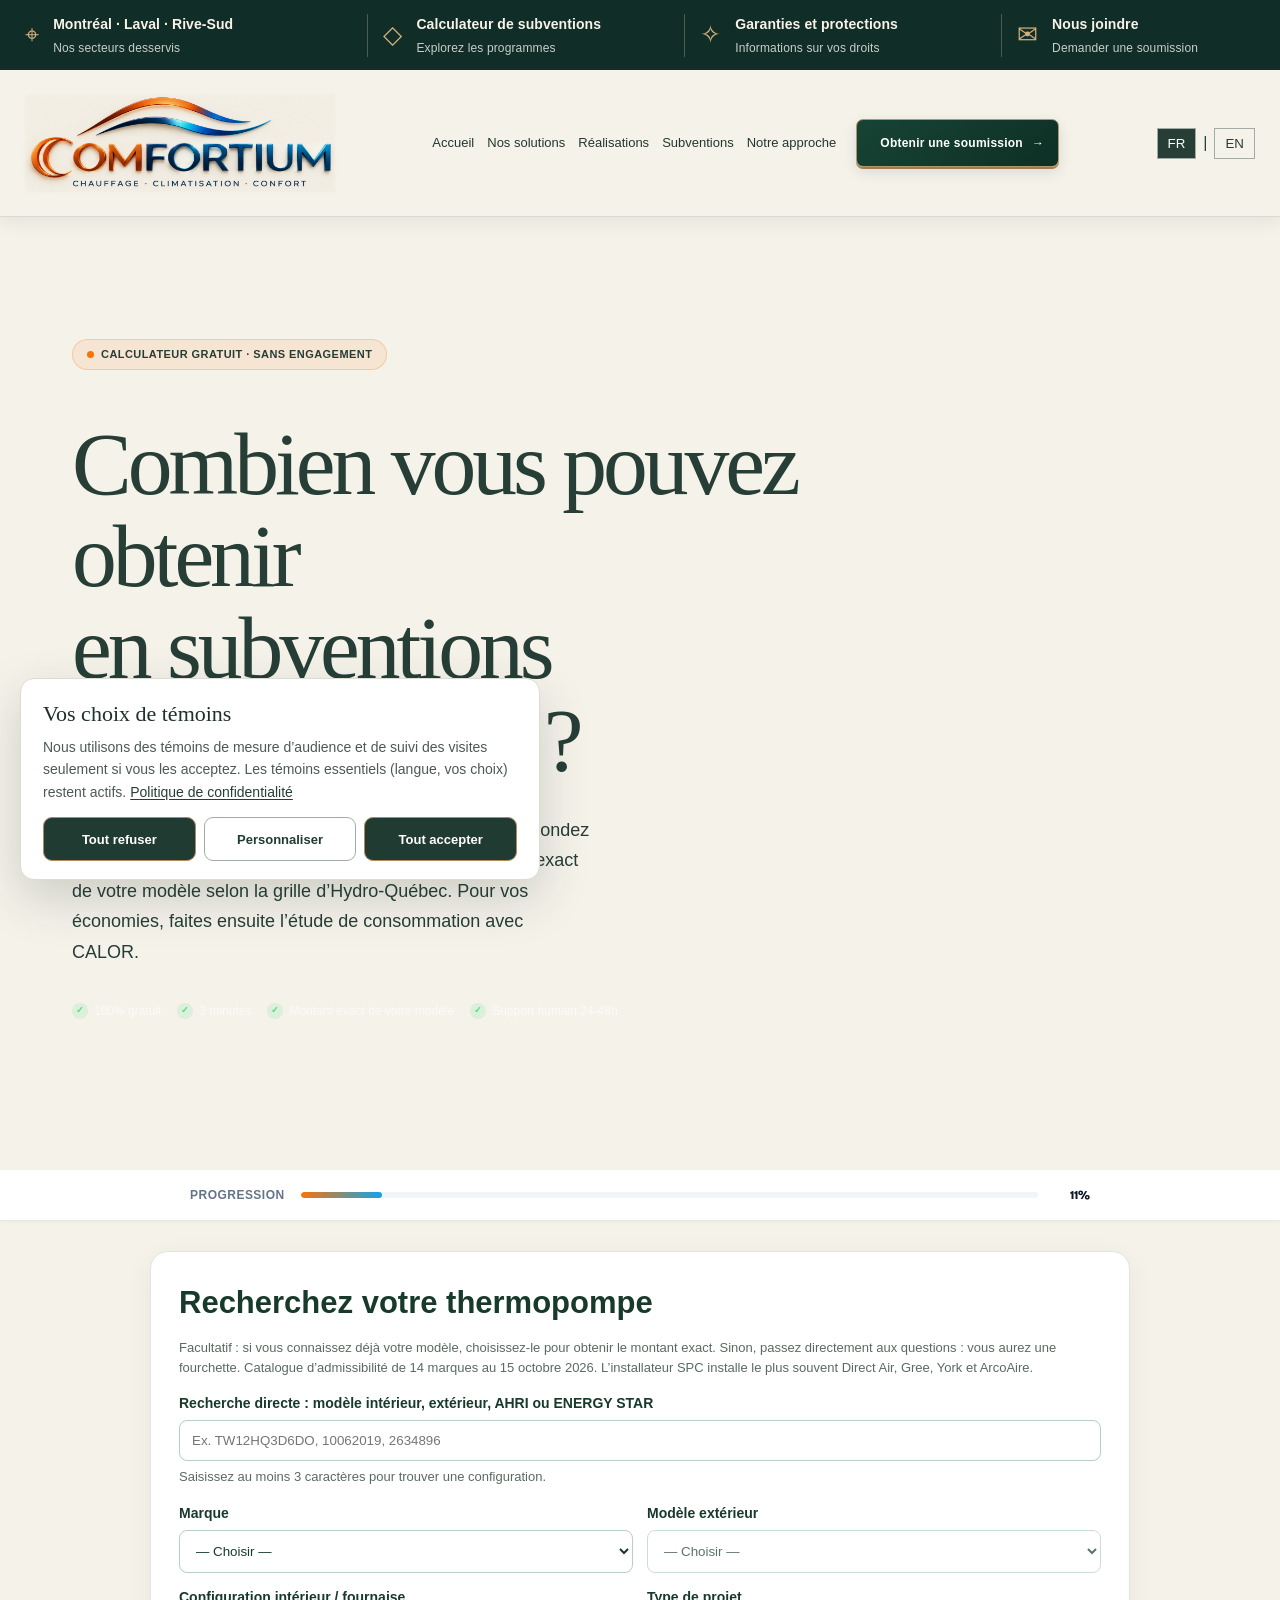
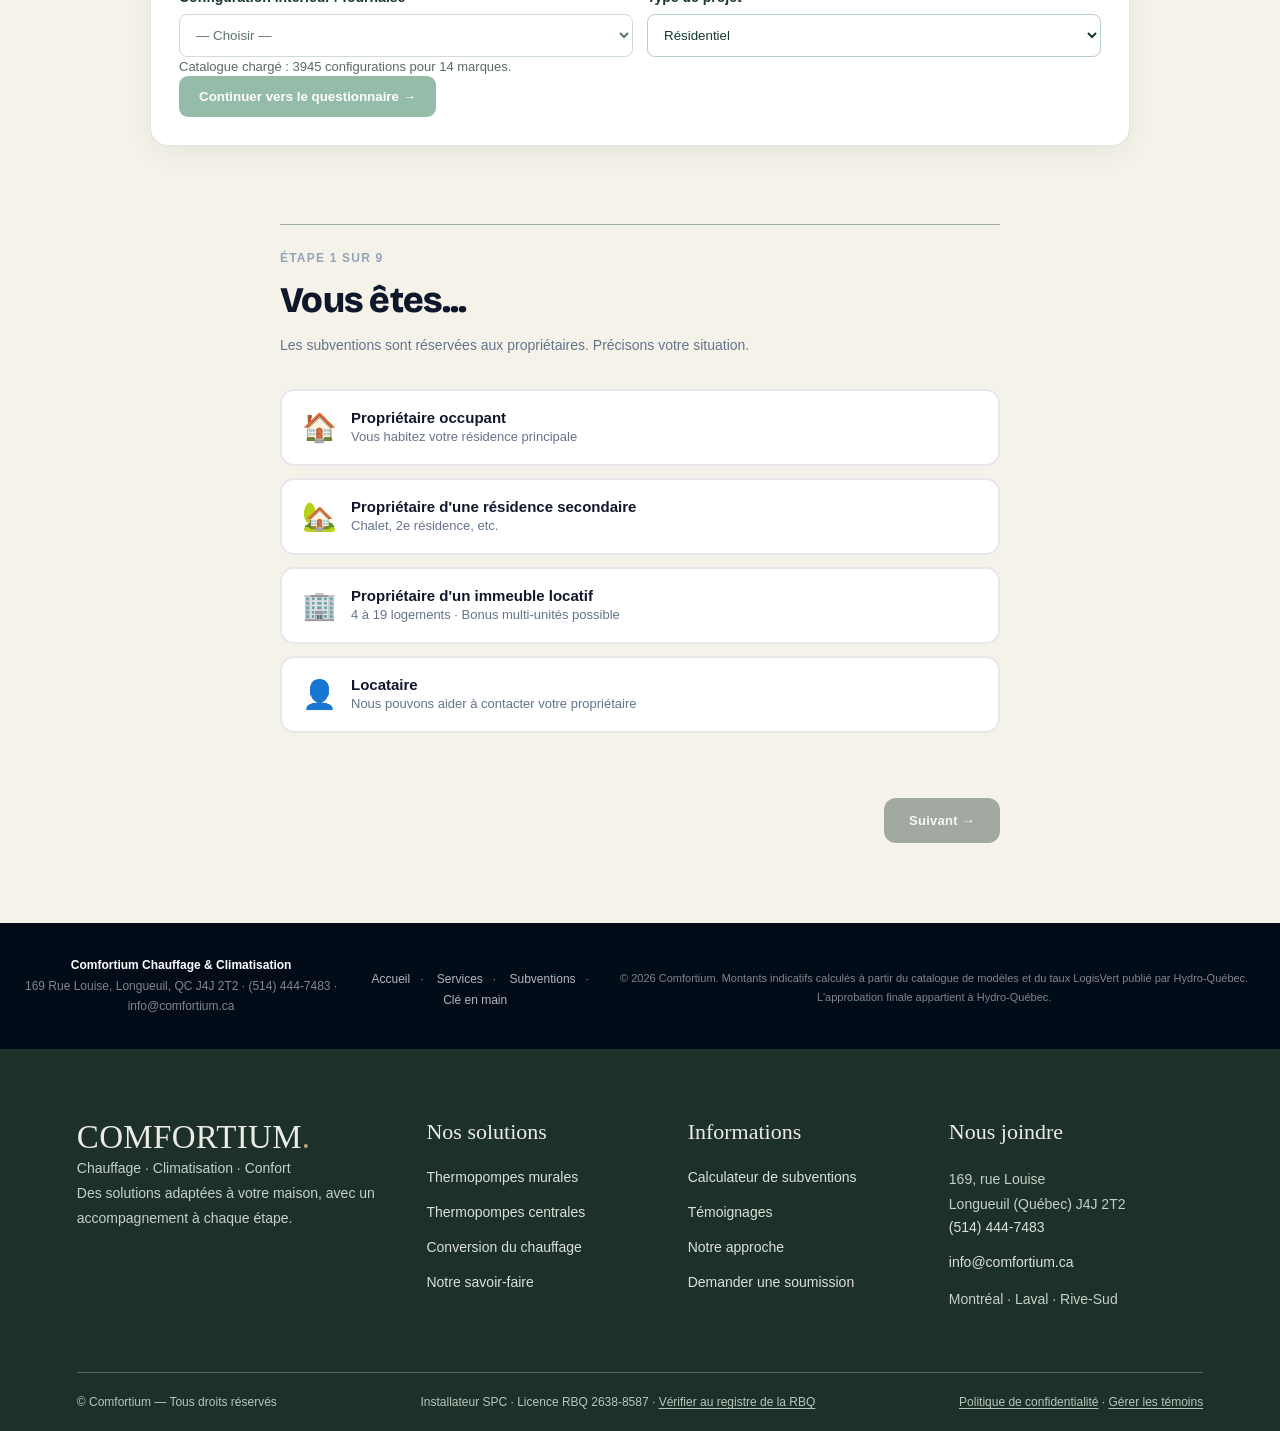
==== calculateur-subvention.html @ 8b86e15a "Comfortium v27 : nouveau design, pages de contenu, étude de consommation CALOR - Nouveau site (accue" ====
<!DOCTYPE html>

<html lang="fr">
<head>
<meta charset="utf-8"/>
<meta content="width=device-width,initial-scale=1.0" name="viewport"/>
<!-- ═══ SEO ═══ -->
<title>Calculateur de subventions thermopompe | Comfortium</title>
<meta content="Explorez les aides potentielles LogisVert pour votre thermopompe. Estimations indicatives à confirmer selon le modèle installé et les conditions du programme." name="description"/>
<link href="https://comfortium.ca/calculateur-subvention.html" rel="canonical"/>
<!-- ═══ GOOGLE ANALYTICS 4 ═══ -->
<script async="" src="https://www.googletagmanager.com/gtag/js?id=G-3FQPV0JGVG"></script>
<script>
  window.dataLayer = window.dataLayer || [];
  function gtag(){dataLayer.push(arguments);}
  gtag('consent', 'default', {analytics_storage: 'denied', ad_storage: 'denied', ad_user_data: 'denied', ad_personalization: 'denied'});
  gtag('js', new Date());
  gtag('config', 'G-3FQPV0JGVG');
</script>
<!-- ═══ OPEN GRAPH ═══ -->
<meta content="Calculateur de subventions thermopompe 2026 | Comfortium" property="og:title"/>
<meta content="Recherchez votre thermopompe admissible et consultez les montants indicatifs des subventions." property="og:description"/>
<meta content="https://comfortium.ca/calculateur-subvention.html" property="og:url"/>
<meta content="website" property="og:type"/>
<meta content="fr_CA" property="og:locale"/>
<!-- ═══ SCHEMA ═══ -->
<script type="application/ld+json">
{
  "@context": "https://schema.org",
  "@type": "WebApplication",
  "name": "Calculateur de subventions thermopompe Comfortium",
  "url": "https://comfortium.ca/calculateur-subvention.html",
  "description": "Calculateur gratuit du montant LogisVert indicatif selon le modèle de thermopompe, au Québec",
  "applicationCategory": "FinanceApplication",
  "operatingSystem": "Web",
  "offers": {"@type": "Offer", "price": "0", "priceCurrency": "CAD"},
  "provider": {"@type": "Organization", "name": "Comfortium Chauffage & Climatisation"}
}
</script>
<!-- Suivi HubSpot : chargé par consent.js seulement après consentement (Loi 25) -->
<!-- ═══ Fonts ═══ -->
<link href="https://fonts.googleapis.com" rel="preconnect"/>
<link crossorigin="" href="https://fonts.gstatic.com" rel="preconnect"/>
<link href="https://fonts.googleapis.com/css2?family=Bricolage+Grotesque:opsz,wght@12..96,400;12..96,600;12..96,700;12..96,800;12..96,900&amp;family=Inter:wght@400;500;600;700&amp;display=swap" rel="stylesheet"/>
<!-- ═══ jsPDF pour génération PDF ═══ -->

<style>
*{box-sizing:border-box;margin:0;padding:0}
:root{
  --night:#020b18;
  --night2:#0a1f33;
  --orange:#fb7307;
  --orange-dark:#c2410c;
  --cyan:#0ea5e9;
  --cyan-light:#38bdf8;
  --green:#10b981;
  --green-light:#4ade80;
  --purple:#7c3aed;
  --red:#ef4444;
  --amber:#f59e0b;
  --bg:#fafafa;
  --card:#ffffff;
  --border:#e5e7eb;
  --border-light:#f1f5f9;
  --text:#0f172a;
  --text-muted:#64748b;
  --text-light:#94a3b8;
}
html,body{min-height:100vh}
body{font-family:'Inter',sans-serif;background:var(--bg);color:var(--text);line-height:1.5;-webkit-font-smoothing:antialiased}

/* ═══ HERO SOMBRE ═══ */
.hero{background:var(--night);color:#fff;padding:40px 24px 60px;position:relative;overflow:hidden}
.hero-orb{position:absolute;top:-80px;right:5%;width:400px;height:400px;background:radial-gradient(circle,rgba(251,115,7,0.15) 0%,transparent 65%);pointer-events:none}
.hero-orb2{position:absolute;bottom:-60px;left:-40px;width:360px;height:360px;background:radial-gradient(circle,rgba(14,165,233,0.1) 0%,transparent 65%);pointer-events:none}
.hero-grid{position:absolute;inset:0;background-image:linear-gradient(rgba(255,255,255,0.025) 1px,transparent 1px),linear-gradient(90deg,rgba(255,255,255,0.025) 1px,transparent 1px);background-size:50px 50px;pointer-events:none}
.hero-inner{max-width:900px;margin:0 auto;position:relative;z-index:2}
.hero-nav{display:flex;align-items:center;justify-content:space-between;margin-bottom:40px}
.hero-logo{display:flex;align-items:center;gap:10px;color:#fff;text-decoration:none}
.hero-logo-flame{width:34px;height:34px}
.hero-logo-txt{font-family:'Bricolage Grotesque',sans-serif;font-size:18px;font-weight:800;letter-spacing:-0.02em}
.hero-logo-sub{font-size:9px;color:rgba(255,255,255,0.5);font-weight:500;letter-spacing:0.08em;text-transform:uppercase}
.hero-back{color:rgba(255,255,255,0.6);font-size:13px;text-decoration:none;transition:color 0.2s;display:flex;align-items:center;gap:6px}
.hero-back:hover{color:#fff}
.hero-badge{display:inline-flex;align-items:center;gap:7px;background:rgba(251,115,7,0.1);border:1px solid rgba(251,115,7,0.25);border-radius:999px;padding:6px 14px;font-size:11px;font-weight:700;color:var(--orange);margin-bottom:20px;letter-spacing:0.04em;text-transform:uppercase}
.hero-badge-dot{width:7px;height:7px;border-radius:50%;background:var(--orange);animation:blink 2s infinite}
@keyframes blink{0%,100%{opacity:1}50%{opacity:0.4}}
.hero h1{font-family:'Bricolage Grotesque',sans-serif;font-size:clamp(1.9rem,4.5vw,3.1rem);font-weight:900;line-height:1.1;letter-spacing:-0.03em;margin-bottom:14px}
.hero h1 em{font-style:normal;color:var(--orange)}
.hero-sub{font-size:1rem;color:rgba(255,255,255,0.65);max-width:600px;line-height:1.6}
.hero-trust{display:flex;flex-wrap:wrap;gap:16px;margin-top:24px}
.hero-trust-item{display:flex;align-items:center;gap:6px;font-size:12px;color:rgba(255,255,255,0.65)}
.hero-trust-check{width:16px;height:16px;border-radius:50%;background:rgba(74,222,128,0.15);color:var(--green-light);display:flex;align-items:center;justify-content:center;font-size:9px;font-weight:900}

/* ═══ PROGRESSION ═══ */
.progress-wrap{background:#fff;border-bottom:1px solid var(--border);padding:16px 24px;position:sticky;top:0;z-index:100;box-shadow:0 1px 3px rgba(0,0,0,0.04)}
.progress-inner{max-width:900px;margin:0 auto;display:flex;align-items:center;gap:16px}
.progress-label{font-size:12px;font-weight:700;color:var(--text-muted);letter-spacing:0.04em;text-transform:uppercase;white-space:nowrap}
.progress-bar{flex:1;height:6px;background:var(--border-light);border-radius:999px;overflow:hidden}
.progress-fill{height:100%;background:linear-gradient(90deg,var(--orange),var(--cyan));border-radius:999px;transition:width 0.5s cubic-bezier(0.4,0,0.2,1)}
.progress-pct{font-size:12px;font-weight:800;color:var(--text);font-family:'Bricolage Grotesque',sans-serif;min-width:36px;text-align:right}

/* ═══ CALCULATEUR BODY ═══ */
.calc-section{padding:48px 24px 80px;min-height:60vh}
.calc-inner{max-width:720px;margin:0 auto}

.step{display:none;animation:fadeIn 0.4s ease-out}
.step.active{display:block}
@keyframes fadeIn{from{opacity:0;transform:translateY(10px)}to{opacity:1;transform:translateY(0)}}

.step-number{font-size:12px;font-weight:800;color:var(--text-light);letter-spacing:0.1em;text-transform:uppercase;margin-bottom:12px}
.step-question{font-family:'Bricolage Grotesque',sans-serif;font-size:clamp(1.5rem,3.5vw,2.25rem);font-weight:800;line-height:1.2;letter-spacing:-0.02em;color:var(--text);margin-bottom:12px}
.step-help{font-size:15px;color:var(--text-muted);line-height:1.6;margin-bottom:32px}
.step-info{background:#fef3c7;border-left:3px solid var(--amber);padding:12px 16px;border-radius:8px;font-size:13px;color:#92400e;margin-bottom:20px;line-height:1.5}
.step-info strong{color:#78350f}

/* ═══ OPTIONS ═══ */
.options{display:grid;grid-template-columns:1fr;gap:12px;margin-bottom:32px}
.options.cols-2{grid-template-columns:1fr 1fr}
.options.cols-3{grid-template-columns:repeat(3,1fr)}
@media (max-width:640px){.options.cols-2,.options.cols-3{grid-template-columns:1fr}}
.option{background:#fff;border:2px solid var(--border);border-radius:14px;padding:18px 20px;cursor:pointer;transition:all 0.2s;display:flex;align-items:center;gap:14px;text-align:left;font-family:inherit;font-size:15px;color:var(--text);width:100%;position:relative}
.option:hover{border-color:var(--cyan);background:#f0f9ff;transform:translateY(-1px);box-shadow:0 4px 12px rgba(14,165,233,0.08)}
.option.selected{border-color:var(--orange);background:linear-gradient(135deg,#fff7ed,#fef3c7);box-shadow:0 4px 16px rgba(251,115,7,0.15)}
.option.selected::after{content:'✓';position:absolute;top:16px;right:16px;width:24px;height:24px;border-radius:50%;background:var(--orange);color:#fff;display:flex;align-items:center;justify-content:center;font-size:12px;font-weight:900}
.option-emoji{font-size:28px;flex-shrink:0}
.option-content{flex:1}
.option-label{font-weight:700;color:var(--text);margin-bottom:2px}
.option-desc{font-size:13px;color:var(--text-muted);line-height:1.4}

/* ═══ INPUT ═══ */
.input-wrap{margin-bottom:32px}
.input-label{display:block;font-size:13px;font-weight:700;color:var(--text);margin-bottom:8px;letter-spacing:0.02em}
.input-field{width:100%;background:#fff;border:2px solid var(--border);border-radius:12px;padding:14px 16px;font-size:16px;font-family:inherit;color:var(--text);transition:all 0.2s}
.input-field:focus{outline:none;border-color:var(--orange);box-shadow:0 0 0 3px rgba(251,115,7,0.1)}
.input-help{font-size:12px;color:var(--text-muted);margin-top:6px}
.input-grid{display:grid;grid-template-columns:1fr 1fr;gap:14px}
@media (max-width:640px){.input-grid{grid-template-columns:1fr}}

/* ═══ NAVIGATION ═══ */
.nav-buttons{display:flex;align-items:center;justify-content:space-between;gap:12px;margin-top:40px;padding-top:24px;border-top:1px solid var(--border-light)}
.btn{display:inline-flex;align-items:center;justify-content:center;gap:8px;padding:14px 28px;border-radius:12px;font-weight:700;font-size:15px;font-family:inherit;cursor:pointer;border:none;transition:all 0.2s;text-decoration:none;line-height:1}
.btn-primary{background:linear-gradient(135deg,var(--orange),var(--orange-dark));color:#fff;box-shadow:0 4px 14px rgba(251,115,7,0.3)}
.btn-primary:hover{transform:translateY(-1px);box-shadow:0 8px 20px rgba(251,115,7,0.4)}
.btn-primary:disabled{opacity:0.4;cursor:not-allowed;transform:none;box-shadow:none}
.btn-ghost{background:transparent;color:var(--text-muted);padding:14px 20px}
.btn-ghost:hover{color:var(--text);background:var(--border-light)}
.btn-big{padding:18px 36px;font-size:16px;border-radius:14px}

/* ═══ RÉSULTAT ═══ */
.result-section{background:linear-gradient(180deg,#fff 0%,#f8fafc 100%);padding:48px 24px 80px;min-height:100vh;display:none}
.result-section.active{display:block;animation:fadeIn 0.5s ease-out}
.result-inner{max-width:800px;margin:0 auto}
.result-header{text-align:center;margin-bottom:40px}
.result-emoji{font-size:48px;margin-bottom:12px}
.result-title{font-family:'Bricolage Grotesque',sans-serif;font-size:clamp(1.8rem,4vw,2.5rem);font-weight:900;color:var(--text);letter-spacing:-0.02em;line-height:1.2;margin-bottom:8px}
.result-sub{font-size:16px;color:var(--text-muted);line-height:1.5}

/* ═══ CARTE TOTAL ═══ */
.total-card{background:linear-gradient(135deg,var(--night) 0%,var(--night2) 100%);color:#fff;border-radius:20px;padding:36px 32px;margin-bottom:32px;position:relative;overflow:hidden;box-shadow:0 20px 50px rgba(2,11,24,0.3)}
.total-card::before{content:'';position:absolute;top:-50%;right:-20%;width:60%;height:200%;background:radial-gradient(circle,rgba(251,115,7,0.15) 0%,transparent 70%);pointer-events:none}
.total-card::after{content:'';position:absolute;bottom:-30%;left:-10%;width:50%;height:150%;background:radial-gradient(circle,rgba(14,165,233,0.1) 0%,transparent 70%);pointer-events:none}
.total-label{font-size:12px;font-weight:800;color:rgba(255,255,255,0.5);letter-spacing:0.15em;text-transform:uppercase;margin-bottom:8px;position:relative;z-index:1}
.total-amount{font-family:'Bricolage Grotesque',sans-serif;font-size:clamp(3rem,8vw,5rem);font-weight:900;letter-spacing:-0.04em;line-height:1;background:linear-gradient(135deg,#fff 0%,var(--orange) 100%);-webkit-background-clip:text;-webkit-text-fill-color:transparent;background-clip:text;position:relative;z-index:1;margin-bottom:8px}
.total-sub{font-size:14px;color:rgba(255,255,255,0.65);position:relative;z-index:1}
.total-breakdown{display:grid;grid-template-columns:1fr 1fr;gap:14px;margin-top:28px;padding-top:24px;border-top:1px solid rgba(255,255,255,0.1);position:relative;z-index:1}
@media (max-width:640px){.total-breakdown{grid-template-columns:1fr}}
.breakdown-item{background:rgba(255,255,255,0.04);border:1px solid rgba(255,255,255,0.08);border-radius:12px;padding:14px 16px}
.breakdown-icon{font-size:16px;margin-bottom:6px}
.breakdown-name{font-size:11px;font-weight:700;color:rgba(255,255,255,0.5);letter-spacing:0.05em;text-transform:uppercase;margin-bottom:4px}
.breakdown-amount{font-family:'Bricolage Grotesque',sans-serif;font-size:20px;font-weight:800;color:#fff;letter-spacing:-0.01em;line-height:1.1}
.breakdown-note{font-size:10px;color:rgba(255,255,255,0.4);margin-top:3px;font-style:italic}

/* ═══ CARTE PRÉCISION PAR MODÈLE ═══ */
.precision-card{background:linear-gradient(135deg,#f0f9ff,#e0f2fe);border:1.5px solid rgba(14,165,233,0.3);border-radius:20px;padding:24px 28px;margin-bottom:28px}
.precision-head{display:flex;align-items:center;gap:12px;margin-bottom:20px}
.precision-icon{width:44px;height:44px;border-radius:12px;background:#fff;display:flex;align-items:center;justify-content:center;font-size:22px;box-shadow:0 2px 8px rgba(14,165,233,0.15)}
.precision-title{font-family:'Bricolage Grotesque',sans-serif;font-size:17px;font-weight:800;color:var(--text);letter-spacing:-0.01em;line-height:1.2}
.precision-sub{font-size:12px;color:var(--text-muted);margin-top:3px}
.precision-body{background:#fff;border-radius:14px;padding:18px;margin-bottom:14px}
.precision-row{margin-bottom:14px}
.precision-row:last-child{margin-bottom:0}
.precision-label{display:block;font-size:12px;font-weight:700;color:var(--text);letter-spacing:0.02em;text-transform:uppercase;margin-bottom:6px}
.precision-select{width:100%;background:#f8fafc;border:1.5px solid var(--border);border-radius:10px;padding:12px 14px;font-size:14px;font-family:inherit;color:var(--text);cursor:pointer;transition:all 0.2s;appearance:none;-webkit-appearance:none;background-image:url("data:image/svg+xml;utf8,<svg xmlns='http://www.w3.org/2000/svg' width='12' height='8' viewBox='0 0 12 8'><path d='M1 1l5 5 5-5' stroke='%2364748b' stroke-width='2' fill='none' stroke-linecap='round'/></svg>");background-repeat:no-repeat;background-position:right 14px center;padding-right:36px}
.precision-select:focus{outline:none;border-color:var(--cyan);background-color:#fff;box-shadow:0 0 0 3px rgba(14,165,233,0.1)}
.precision-result{background:linear-gradient(135deg,#dcfce7,#bbf7d0);border:1.5px solid rgba(34,197,94,0.3);border-radius:10px;padding:14px 16px;margin-top:12px;font-size:14px;color:#166534;line-height:1.5}
.precision-result strong{font-family:'Bricolage Grotesque',sans-serif;font-size:16px;color:#15803d}
.precision-result .range{font-weight:800;font-size:18px}
.precision-note{font-size:12px;color:var(--text-muted);line-height:1.5;margin-top:4px}
.precision-loading{text-align:center;padding:14px;color:var(--text-muted);font-size:13px;font-style:italic}

/* ═══ CARTE ROI ═══ */
.roi-card{background:#fff;border:1px solid var(--border);border-radius:20px;padding:28px;margin-bottom:28px;box-shadow:0 4px 24px rgba(0,0,0,0.04)}
.roi-head{display:flex;align-items:center;gap:12px;margin-bottom:20px}
.roi-icon{width:44px;height:44px;border-radius:12px;background:linear-gradient(135deg,#dcfce7,#bbf7d0);display:flex;align-items:center;justify-content:center;font-size:22px}
.roi-title{font-family:'Bricolage Grotesque',sans-serif;font-size:18px;font-weight:800;color:var(--text);letter-spacing:-0.01em}
.roi-sub{font-size:12px;color:var(--text-muted)}
.roi-grid{display:grid;grid-template-columns:repeat(3,1fr);gap:14px}
@media (max-width:640px){.roi-grid{grid-template-columns:1fr}}
.roi-stat{text-align:center;padding:16px 12px;background:#f8fafc;border-radius:12px}
.roi-stat-val{font-family:'Bricolage Grotesque',sans-serif;font-size:24px;font-weight:900;color:var(--green);letter-spacing:-0.02em;line-height:1}
.roi-stat-lbl{font-size:11px;color:var(--text-muted);font-weight:600;margin-top:6px;letter-spacing:0.03em}

/* ═══ CAPTURE LEAD ═══ */
.capture-card{background:linear-gradient(135deg,#fff7ed,#fef3c7);border:2px solid rgba(251,115,7,0.25);border-radius:20px;padding:32px;margin-bottom:24px}
.capture-head{text-align:center;margin-bottom:24px}
.capture-emoji{font-size:36px;margin-bottom:10px}
.capture-title{font-family:'Bricolage Grotesque',sans-serif;font-size:22px;font-weight:800;color:var(--text);letter-spacing:-0.02em;margin-bottom:6px}
.capture-sub{font-size:14px;color:var(--text-muted);line-height:1.5}
.capture-form{display:grid;grid-template-columns:1fr 1fr;gap:12px;margin-bottom:16px}
@media (max-width:640px){.capture-form{grid-template-columns:1fr}}
.capture-form .capture-full{grid-column:1 / -1}
.capture-input{width:100%;background:#fff;border:1.5px solid var(--border);border-radius:10px;padding:12px 14px;font-size:14px;font-family:inherit;color:var(--text)}
.capture-input:focus{outline:none;border-color:var(--orange);box-shadow:0 0 0 3px rgba(251,115,7,0.1)}
.capture-note{font-size:11px;color:var(--text-muted);text-align:center;margin-top:10px}
.capture-note a{color:var(--cyan);text-decoration:none}

/* ═══ CTA SECONDAIRES ═══ */
.cta-row{display:grid;grid-template-columns:1fr 1fr;gap:12px;margin-top:28px}
@media (max-width:640px){.cta-row{grid-template-columns:1fr}}
.cta-btn{display:flex;align-items:center;justify-content:center;gap:8px;padding:16px 20px;border-radius:12px;font-weight:700;font-size:14px;text-decoration:none;transition:all 0.2s;cursor:pointer;border:none;font-family:inherit}
.cta-rdv{background:var(--night);color:#fff}
.cta-rdv:hover{background:var(--night2);transform:translateY(-1px)}
.cta-call{background:#fff;color:var(--text);border:1.5px solid var(--border)}
.cta-call:hover{border-color:var(--orange);color:var(--orange)}

/* ═══ MESSAGES SUCCESS/ERROR ═══ */
.msg{padding:12px 16px;border-radius:10px;font-size:13px;margin-top:12px;font-weight:600;display:none}
.msg.visible{display:block;animation:fadeIn 0.3s}
.msg-success{background:#dcfce7;color:#166534;border:1px solid #86efac}
.msg-error{background:#fee2e2;color:#991b1b;border:1px solid #fca5a5}

/* ═══ FOOTER ═══ */
.footer{background:var(--night);color:rgba(255,255,255,0.5);padding:32px 24px;text-align:center;font-size:12px;line-height:1.7}
.footer a{color:rgba(255,255,255,0.7);text-decoration:none;margin:0 10px}
.footer a:hover{color:var(--orange)}

/* ═══ SPINNER ═══ */
.spinner{display:inline-block;width:14px;height:14px;border:2px solid rgba(255,255,255,0.3);border-top-color:#fff;border-radius:50%;animation:spin 0.8s linear infinite}
@keyframes spin{to{transform:rotate(360deg)}}

/* ═══ RESPONSIVE ═══ */
@media (max-width:640px){
  .hero{padding:28px 20px 40px}
  .hero h1{font-size:1.75rem}
  .calc-section{padding:36px 20px 60px}
  .step-question{font-size:1.4rem}
  .total-card{padding:28px 24px}
  .roi-card,.capture-card{padding:22px}
}
</style>
<style>
:root{--cream:#f5f2ea;--green:#263e36;--ink:#202522;--muted:#676b63;--gold:#aa9273}*{box-sizing:border-box}html{scroll-behavior:smooth}body{margin:0;background:var(--cream);color:var(--ink);font-family:Arial,Helvetica,sans-serif}a{text-decoration:none;color:inherit}header{position:sticky;top:0;z-index:20;background:#f5f2eaf2;backdrop-filter:blur(14px);border-bottom:1px solid #ddd9cf}.nav{max-width:1280px;margin:auto;padding:21px 35px;display:flex;align-items:center;gap:35px}.brand{font-family:Georgia,serif;font-size:30px;letter-spacing:-1px;color:var(--green);margin-right:auto}.navlinks{display:flex;gap:28px;font-size:13px}.btn{display:inline-block;background:var(--green);color:white;padding:16px 25px;font-size:13px;letter-spacing:.02em}.btn.outline{background:transparent;border:1px solid #8b968e;color:var(--green)}.hero{min-height:680px;position:relative;display:flex;align-items:center;color:white;background:linear-gradient(90deg,rgba(17,35,29,.86),rgba(17,35,29,.22)),url("thermopompe-hero.jpg") center/cover}.hero-inner{max-width:1280px;margin:auto;width:100%;padding:90px 48px}.eyebrow{text-transform:uppercase;letter-spacing:.25em;font-size:11px;font-weight:bold}.hero h1{font:normal clamp(52px,7vw,104px)/1.03 Georgia,serif;letter-spacing:-.045em;max-width:820px;margin:28px 0}.hero p{font-size:18px;line-height:1.7;max-width:520px;color:#e7e9e4;margin-bottom:34px}.actions{display:flex;gap:14px;flex-wrap:wrap}.hero .btn{background:#f5f2ea;color:#263e36}.hero .btn.outline{background:transparent;border:1px solid #e6e6de;color:white}.strip{display:grid;grid-template-columns:repeat(3,1fr);gap:0;border-bottom:1px solid #ddd9cf}.strip div{text-align:center;padding:30px 15px;border-right:1px solid #ddd9cf;font-size:13px}.section{max-width:1280px;margin:auto;padding:110px 40px}.section h2{font:normal clamp(40px,5vw,67px)/1.13 Georgia,serif;letter-spacing:-.04em;margin:18px 0 32px}.section .intro{max-width:600px;color:var(--muted);line-height:1.8}.grid{display:grid;grid-template-columns:repeat(3,1fr);gap:22px;margin-top:45px}.service{background:#eae9e2;min-height:390px;display:flex;flex-direction:column;justify-content:end;padding:30px;border-top:3px solid var(--green)}.service b{font:normal 31px Georgia,serif}.service p{line-height:1.7;color:#555f58}.dark{background:var(--green);color:#f5f2ea}.dark .section{padding-top:105px;padding-bottom:105px}.dark p{color:#d8e0d8;line-height:1.8;max-width:600px}.split{display:grid;grid-template-columns:1fr 1fr;gap:75px;align-items:center}.photo{min-height:420px;background:linear-gradient(140deg,#8b9e90,#314d42);display:flex;align-items:center;justify-content:center;color:#e7ede8;font:normal 27px Georgia,serif;text-align:center;padding:30px}.steps{display:grid;grid-template-columns:repeat(3,1fr);gap:28px;margin-top:50px}.step{border-top:1px solid #9eaea2;padding-top:24px}.step strong{font:normal 28px Georgia,serif}.step p{font-size:14px}.videos{display:grid;grid-template-columns:repeat(3,1fr);gap:20px;margin-top:40px}.video{aspect-ratio:4/3;background:#d7d9d5;display:flex;align-items:center;justify-content:center;color:#516258;text-align:center;padding:22px}.video span{font-size:14px}.contact{background:#e7e5dc;text-align:center;padding:115px 25px}.contact h2{font:normal clamp(42px,5vw,70px) Georgia,serif;margin:12px auto 30px;max-width:700px}footer{background:#1e2e27;color:#ddd;padding:35px 45px;display:flex;justify-content:space-between;gap:20px;font-size:13px}.notice{position:fixed;bottom:18px;left:18px;z-index:30;background:#fff;color:#25382d;box-shadow:0 4px 25px #0002;padding:12px 16px;font-size:12px;max-width:350px}.chat{position:fixed;bottom:20px;right:20px;background:var(--green);color:white;border:0;padding:16px 19px;border-radius:100px;box-shadow:0 8px 25px #0003;cursor:pointer}.chatnote{display:none;position:fixed;bottom:83px;right:20px;background:white;padding:22px;max-width:280px;box-shadow:0 6px 35px #0002;z-index:30;font-size:14px;line-height:1.5}.chatnote.show{display:block}@media(max-width:750px){.nav{padding:17px 20px}.navlinks{display:none}.brand{font-size:26px}.hero{min-height:600px}.hero-inner{padding:70px 25px}.strip,.grid,.split,.steps,.videos{grid-template-columns:1fr}.section{padding:70px 24px}.service{min-height:220px}.strip div{padding:19px}footer{flex-direction:column}.notice{bottom:10px;left:10px;right:80px}.chat{bottom:14px;right:12px}}
@media(prefers-reduced-motion:reduce){html{scroll-behavior:auto}}

/* Animations progressives au scroll */
.reveal{opacity:0;transform:translateY(48px);transition:opacity .85s cubic-bezier(.2,.7,.2,1),transform .85s cubic-bezier(.2,.7,.2,1)}.reveal.visible{opacity:1;transform:translateY(0)}.service,.video{transition:transform .55s ease,filter .55s ease}.service:hover,.video:hover{transform:translateY(-8px)}.hero{background-attachment:fixed}.scroll-progress{position:fixed;top:0;left:0;height:3px;background:#aa9273;z-index:100;width:0}.scroll-cue{position:absolute;bottom:24px;left:50%;transform:translateX(-50%);color:#fff;font-size:11px;letter-spacing:.22em;animation:cue 1.6s infinite alternate}@keyframes cue{to{transform:translate(-50%,9px);opacity:.4}}.photo{position:sticky;top:110px}.video{min-height:270px}@media(max-width:750px){.hero{background-attachment:scroll}.photo{position:relative;top:auto}.video{min-height:320px}}@media(prefers-reduced-motion:reduce){.reveal{opacity:1;transform:none;transition:none}.scroll-cue{animation:none}}


/* Cartes produits V4 : images et textes séparés, sans superposition */
.solution-grid{align-items:stretch;gap:22px}.solution-card{display:block;min-height:0;padding:0!important;border-top:0!important;background:#fdfcf8!important;overflow:hidden;position:relative;box-shadow:0 10px 28px rgba(27,43,34,.065)}.solution-image{height:270px;overflow:hidden;background:#e0e0d9}.solution-image img{display:block;width:100%;height:100%;object-fit:cover;object-position:center;transition:transform .65s ease}.solution-card:hover .solution-image img{transform:scale(1.045)}.solution-content{min-height:185px;padding:25px 28px 30px;position:relative}.solution-content h3{font:normal clamp(25px,2.3vw,33px)/1.14 Georgia,serif;letter-spacing:-.025em;margin:0 0 13px;color:#263e36}.solution-content p{font-size:15px;line-height:1.65;color:#555f58;margin:0;padding-right:12px}.solution-arrow{position:absolute;right:23px;bottom:19px;color:#263e36;font-size:22px}@media(max-width:750px){.solution-image{height:245px}.solution-content{min-height:160px;padding:23px 24px 35px}}


.trust-metrics{display:grid;grid-template-columns:repeat(3,1fr);border-bottom:1px solid #d9d7cd;background:#f5f2ea}.metric{padding:40px 25px;text-align:center;border-right:1px solid #d9d7cd;display:flex;flex-direction:column;align-items:center;gap:12px}.metric strong{font:normal clamp(34px,4vw,62px) Georgia,serif;color:#263e36;line-height:1}.metric span{font-size:12px;letter-spacing:.04em;color:#555f58;max-width:260px}.gallery-heading{display:flex;align-items:end;justify-content:space-between;gap:20px}.gallery-controls{display:flex;gap:12px;padding-bottom:28px}.gallery-controls button{width:49px;height:49px;border:1px solid #263e36;background:transparent;color:#263e36;border-radius:50%;font-size:23px;cursor:pointer}.gallery-controls button:hover{background:#263e36;color:white}.gallery-track{display:flex;gap:19px;overflow-x:auto;scroll-snap-type:x mandatory;scroll-behavior:smooth;padding-bottom:16px;scrollbar-color:#8e9d90 transparent}.gallery-item{flex:0 0 min(32%,380px);margin:0;scroll-snap-align:start;background:#e6e5de;overflow:hidden}.gallery-item img{display:block;width:100%;height:360px;object-fit:cover;transition:transform .5s}.gallery-item:hover img{transform:scale(1.04)}.gallery-item figcaption{padding:15px 18px;font-size:12px;color:#45554b}.gallery-note{font-size:13px;color:#626b62;margin-top:16px}.reviews-band{background:#e8e5dc}.reviews-band h2{font:normal clamp(40px,5vw,65px) Georgia,serif}.reviews-band p{max-width:620px;line-height:1.7}.review-placeholder{padding:38px;border:1px solid #c6c9c0;margin-top:32px;color:#5e675f;font-size:14px}@media(max-width:750px){.trust-metrics{grid-template-columns:1fr}.metric{padding:22px;border-bottom:1px solid #ddd}.metric strong{font-size:38px}.gallery-heading{align-items:center}.gallery-item{flex-basis:80%}.gallery-item img{height:290px}.gallery-controls button{width:42px;height:42px}}

.gallery-item{background:#f0eee8;flex-basis:min(37%,440px)}.gallery-image-button{display:block;position:relative;border:0;padding:0;width:100%;cursor:zoom-in;background:#e5e5de;overflow:hidden}.gallery-image-button img{height:340px;width:100%;object-fit:cover;object-position:center}.gallery-item figcaption{padding:19px 20px;display:flex;flex-direction:column;gap:6px}.gallery-item figcaption strong{font:normal 24px Georgia,serif;color:#263e36}.gallery-item figcaption small{font-size:12px;color:#667067}.zoom-label{position:absolute;bottom:15px;right:15px;background:#f5f2ea;color:#263e36;padding:9px 12px;font-size:12px}.lightbox{border:0;background:#f5f2ea;max-width:min(900px,92vw);max-height:92vh;padding:20px;box-shadow:0 20px 80px #0006}.lightbox::backdrop{background:#111b17db}.lightbox img{display:block;max-width:100%;max-height:75vh;object-fit:contain;margin:auto}.lightbox p{font-size:13px;color:#526158}.lightbox-close{position:absolute;right:15px;top:10px;border:0;background:#263e36;color:white;font-size:26px;cursor:pointer;width:42px;height:42px}@media(max-width:750px){.gallery-item{flex-basis:83%}.gallery-image-button img{height:280px}}@media(prefers-reduced-motion:reduce){.gallery-track{scroll-behavior:auto}}

/* V7: galerie photo épurée sans légendes individuelles */
.gallery-section{padding-top:96px;padding-bottom:100px}
.gallery-heading{align-items:end;margin-bottom:30px}
.gallery-heading h2{margin:0;font-size:clamp(46px,5.5vw,76px);letter-spacing:-.045em}
.gallery-item{background:transparent;overflow:hidden}
.gallery-image-button{border-radius:2px;overflow:hidden}
.gallery-image-button img{height:clamp(290px,30vw,460px);object-fit:cover;transition:transform .7s cubic-bezier(.2,.8,.2,1)}
.gallery-image-button:hover img{transform:scale(1.045)}
.gallery-track{scroll-snap-type:x mandatory}
.gallery-item{scroll-snap-align:start}
@media(max-width:750px){.gallery-section{padding-top:65px;padding-bottom:70px}.gallery-heading h2{font-size:44px}.gallery-image-button img{height:330px}}


/* V8 : seule l'en-tête est remplacée, le reste de V7 est inchangé */
.premium-header{position:sticky;top:0;z-index:40;background:#f5f2ea;box-shadow:0 3px 14px rgba(14,31,26,.08)}
.utility-bar{background:#102e27;color:#f5f0e6}
.utility-inner{max-width:1600px;margin:auto;min-height:37px;padding:7px 28px;display:flex;align-items:center;justify-content:space-between;gap:16px;font-size:12px;letter-spacing:.01em}
.utility-inner a{color:inherit;text-decoration:none}.utility-inner a:hover{text-decoration:underline}
.premium-nav{max-width:1600px;min-height:116px;padding:12px 28px;gap:28px}
.premium-brand{display:flex;align-items:center;margin-right:auto;flex:0 1 370px;min-width:210px}
.premium-brand img{display:block;width:100%;height:auto;max-height:110px;object-fit:contain;object-position:left center;mix-blend-mode:multiply;filter:drop-shadow(0 1px 2px rgba(0,0,0,.09))}
.premium-nav .navlinks{display:flex;align-items:center;gap:clamp(13px,2vw,30px);white-space:nowrap}
.premium-nav .navlinks a{font-size:14px;color:#23372e;transition:color .2s}.premium-nav .navlinks a:hover{color:#9a7549}
.premium-cta{background:linear-gradient(140deg,#174434,#0e2f25);border:1px solid #af956b;box-shadow:0 5px 14px #142a241f,0 2px 0 #ae8755;padding:19px 22px;white-space:nowrap;border-radius:5px;font-weight:600;transition:transform .2s,box-shadow .2s}
.premium-cta:hover{transform:translateY(-2px);box-shadow:0 9px 18px #142a242a,0 2px 0 #ae8755}
.premium-cta span{padding-left:9px}
@media(max-width:1100px){.utility-inner span:nth-child(2),.utility-inner a:nth-child(4){display:none}.premium-brand{flex-basis:270px}.premium-nav{gap:14px}.premium-nav .navlinks{gap:14px}}
@media(max-width:750px){.utility-inner{min-height:30px;padding:6px 13px;font-size:10px}.utility-inner span:nth-child(3){display:none}.premium-nav{min-height:75px;padding:8px 12px;gap:8px}.premium-brand{min-width:0;flex:1 1 190px}.premium-brand img{max-height:66px}.premium-nav .navlinks{display:none}.premium-cta{font-size:11px;padding:12px 10px;white-space:normal;max-width:145px;text-align:center}}


/* V9: header-only layout override; other sections unchanged */
.premium-header{position:sticky;top:0;z-index:40;background:#f5f2ea;box-shadow:0 4px 18px rgba(14,31,26,.08)}
.utility-bar{background:#102e27;color:#f8f3e9}
.utility-inner{max-width:1760px;margin:auto;min-height:70px;padding:11px 42px;display:grid;grid-template-columns:1.3fr 1.2fr 1.2fr 1fr;gap:22px;align-items:center;font-size:14px}
.utility-item{display:flex;gap:14px;align-items:center;min-width:0;color:inherit;text-decoration:none}
.utility-item:not(:first-child){border-left:1px solid rgba(232,215,179,.28);padding-left:24px}
.utility-item strong,.utility-item small{display:block;white-space:nowrap}
.utility-item strong{font-weight:600;font-size:14px;letter-spacing:.005em}
.utility-item small{font-size:12px;color:#c7cfc8;margin-top:4px}
.utility-symbol{font-size:25px;color:#d4ae7b;flex-shrink:0}
.premium-nav{max-width:1760px;margin:auto;min-height:146px;padding:18px 42px;display:flex;align-items:center;gap:clamp(20px,2.6vw,48px)}
.premium-brand{display:flex;align-items:center;margin-right:auto;flex:0 1 430px;min-width:260px}
.premium-brand img{display:block;width:100%;max-height:116px;object-fit:contain;object-position:left center;mix-blend-mode:multiply;filter:drop-shadow(0 1px 2px rgba(0,0,0,.06))}
.premium-nav .navlinks{display:flex;align-items:center;gap:clamp(14px,1.55vw,30px);white-space:nowrap}
.premium-nav .navlinks a{font-size:15px;color:#23372e;transition:color .2s}
.premium-nav .navlinks a:hover{color:#9a7549}
.premium-cta{background:linear-gradient(140deg,#174434,#0e2f25);border:1px solid #af956b;box-shadow:0 5px 14px #142a241f,0 2px 0 #ae8755;padding:20px 24px;white-space:nowrap;border-radius:7px;font-weight:600;transition:transform .2s,box-shadow .2s}
.premium-cta:hover{transform:translateY(-2px);box-shadow:0 9px 18px #142a242a,0 2px 0 #ae8755}
.premium-cta span{padding-left:9px}
@media(max-width:1300px){.utility-inner{padding:10px 25px;gap:12px}.utility-item:not(:first-child){padding-left:15px}.premium-nav{padding:15px 25px;gap:20px}.premium-brand{flex-basis:310px;min-width:220px}.premium-nav .navlinks{gap:13px}.premium-nav .navlinks a{font-size:13px}.premium-cta{padding:17px 14px;font-size:12px}}
@media(max-width:980px){.utility-inner{grid-template-columns:1fr 1fr;min-height:60px}.utility-guarantees{display:none}.utility-contact{display:none}.utility-item:nth-child(2){border-left:1px solid rgba(232,215,179,.28)}.premium-nav{min-height:104px}.premium-brand{flex:1 1 270px}.premium-nav .navlinks{display:none}.premium-brand img{max-height:92px}}
@media(max-width:580px){.utility-inner{min-height:52px;padding:9px 13px;gap:8px}.utility-item{gap:6px}.utility-item:not(:first-child){padding-left:9px}.utility-symbol{font-size:18px}.utility-item strong{font-size:10px}.utility-item small{font-size:9px}.premium-nav{min-height:82px;padding:8px 12px;gap:8px}.premium-brand{min-width:0;flex:1 1 180px}.premium-brand img{max-height:75px}.premium-cta{font-size:11px;padding:12px 10px;white-space:normal;max-width:148px;text-align:center}}


.reviews-band{background:#eae8df;color:#243b32}.reviews-band .section{max-width:1280px}.reviews-intro{max-width:770px;line-height:1.7;color:#5a655e}.reviews-grid{display:grid;grid-template-columns:repeat(3,minmax(0,1fr));gap:20px;margin-top:38px}.review-card{padding:32px;background:#f7f5ee;border:1px solid #d6d5cb;display:flex;flex-direction:column;min-height:310px}.review-stars{color:#aa8860;letter-spacing:3px}.review-card blockquote{font:normal 19px/1.6 Georgia,serif;margin:23px 0;flex:1}.review-by{font-weight:700;font-size:14px}.review-by span{color:#637068;font-weight:400}.reviews-disclaimer{font-size:12px;color:#667168;margin-top:22px}.footer-premium{background:#1d3029;color:#eaece5;display:block;padding:70px 6% 20px}.footer-grid{max-width:1300px;margin:auto;display:grid;grid-template-columns:1.4fr 1fr 1fr 1.15fr;gap:40px}.footer-grid h3{font:normal 22px Georgia,serif;margin:0 0 22px}.footer-grid a{display:block;margin:0 0 14px;color:#dbe1d9;text-decoration:none;font-size:14px}.footer-grid a:hover{text-decoration:underline}.footer-grid p,.footer-grid address{font-style:normal;color:#c5d0c7;font-size:14px;line-height:1.8}.footer-brand{font:normal 33px Georgia,serif;letter-spacing:.01em}.footer-brand span{color:#c0a17a}.footer-bottom{max-width:1300px;margin:60px auto 0;padding-top:20px;border-top:1px solid #52655b;display:flex;justify-content:space-between;gap:15px;color:#b9c6bb;font-size:12px}@media(max-width:900px){.reviews-grid{grid-template-columns:1fr}.footer-grid{grid-template-columns:repeat(2,minmax(0,1fr))}}@media(max-width:560px){.footer-grid{grid-template-columns:1fr}.footer-bottom{flex-direction:column}.footer-premium{padding:55px 24px 22px}}



/* Comfortium V13 - shared visual shell. Original page content and scripts preserved. */
body{background:#f5f2ea!important;color:#263e36!important} .premium-header{position:relative;z-index:5000;font-family:Arial,sans-serif} .footer-premium{position:relative;z-index:3}
body>.premium-header,body>.footer-premium{box-sizing:border-box} .premium-header *, .footer-premium *{box-sizing:border-box}
main{max-width:100%;overflow-x:clip} img{max-width:100%}
</style><style>
/* Comfortium V15 shared design tokens: visual-only overrides */
:root{--cv-forest:#203b32;--cv-ivory:#f5f2ea;--cv-orange:#dc762b;--cv-blue:#176f9c;--cv-ink:#263b32}
html{scroll-padding-top:110px}body{overflow-x:hidden}
#lead-form,.lead-form-card{box-sizing:border-box!important;width:100%!important;max-width:100%!important;margin:0 auto!important;background:#fff!important;color:var(--cv-ink)!important;border:1px solid #dedbd1!important;border-radius:18px!important;box-shadow:0 12px 34px rgba(22,44,35,.08)!important;padding:clamp(20px,4vw,42px)!important}
#lead-form *{box-sizing:border-box!important}
#lead-form .lf-label{color:var(--cv-forest)!important;font-weight:600!important}
#lead-form .input-field,#lead-form .textarea-field{background:#fcfbf8!important;color:#203b32!important;border:1px solid #c9d0c8!important;border-radius:9px!important;box-shadow:none!important;min-width:0!important;width:100%!important}
#lead-form .input-field:focus,#lead-form .textarea-field:focus{border-color:var(--cv-blue)!important;outline:2px solid rgba(23,111,156,.18)!important;outline-offset:1px!important}
#lead-form .lf-row{display:grid!important;grid-template-columns:repeat(2,minmax(0,1fr))!important;gap:15px!important}
#lead-form .lf-field{min-width:0!important}
#lead-form .lf-submit{background:var(--cv-forest)!important;color:#fff!important;border:1px solid #b28a62!important;border-radius:10px!important;box-shadow:none!important;min-height:50px!important}
#lead-form .lf-submit:hover{background:#305447!important}
#lead-form .privacy-note{color:#68746c!important}
@media(max-width:580px){#lead-form .lf-row{grid-template-columns:1fr!important}#lead-form,.lead-form-card{padding:20px!important}}
</style><style>.v22-locale-switch{display:flex;align-items:center;gap:7px;margin-left:auto}.v22-locale-switch button{background:transparent;border:1px solid #a3aca4;color:#263e36;padding:7px 10px;cursor:pointer}.v22-locale-switch button[aria-pressed=true]{background:#263e36;color:white}</style><style id="comfortium-calc-integration">
.hero-nav,.hero-logo{display:none!important}
.hero{background:#f5f2ea!important;color:#263e36!important;min-height:auto!important;padding-top:32px!important}
.hero h1,.hero h1 *, .hero-sub{color:#263e36!important}
.hero-orb,.hero-orb2,.hero-grid{display:none!important}
.hero-badge{color:#263e36!important}
body{background:#f5f2ea!important}
body.embed-calculator>.premium-header{display:none!important}
body.embed-calculator .hero{padding-top:12px!important}
body.embed-calculator{overflow-x:hidden}
</style><style>
.cv26-panel{max-width:980px;margin:30px auto;padding:28px;background:#fff;border:1px solid #dce7e0;border-radius:18px;box-shadow:0 8px 28px #173b2410;color:#183a2b}.cv26-panel h2{font-size:clamp(22px,3vw,31px);margin:0 0 12px}.cv26-grid{display:grid;grid-template-columns:repeat(2,minmax(0,1fr));gap:14px}.cv26-field{display:flex;flex-direction:column;gap:6px}.cv26-field label{font-weight:650;font-size:14px}.cv26-field select,.cv26-field input{width:100%;padding:12px;border:1px solid #b9cfc2;border-radius:8px;background:white;color:#173b2b}.cv26-help{font-size:13px;color:#596b61;line-height:1.5}.cv26-details{background:#eff7f1;border-radius:12px;padding:18px;margin-top:18px}.cv26-panel button{padding:13px 20px;background:#176b42;border:0;color:white;border-radius:9px;font-weight:700;cursor:pointer}.cv26-panel button:disabled{opacity:.45;cursor:not-allowed}.cv26-hidden{display:none!important}.cv26-error{color:#9b2929;font-size:13px}.cv26-strong{font-size:24px;color:#14623d;font-weight:750}@media(max-width:650px){.cv26-grid{grid-template-columns:1fr}.cv26-panel{margin:15px;padding:18px}}
</style><style>.installer-bar{background:#1a2c26;color:#f5f2ea;text-align:center;font:600 12.5px/1.4 Arial,sans-serif;letter-spacing:.03em;padding:8px 16px}.installer-bar strong{color:#e3c58f;font-weight:700;text-transform:uppercase;letter-spacing:.06em}body.embed-calculator .installer-bar,body.embed-calculator .hero-nav,body.embed-calculator .footer,body.embed-calculator .footer-premium{display:none!important}html:has(body.embed-calculator),body.embed-calculator{min-height:0!important}body.embed-calculator .calc-section,body.embed-calculator .result-section{min-height:0!important}</style>
<script src="consent.js" defer></script>
</head>
<body><header class="premium-header"><div class="utility-bar"><div class="utility-inner"><div class="utility-item"><span class="utility-symbol">⌖</span><span><strong>Montréal · Laval · Rive-Sud</strong><small><span data-v22-en="Areas we serve" data-v22-fr="Nos secteurs desservis">Nos secteurs desservis</span></small></span></div><a class="utility-item" href="index.html#subventions"><span class="utility-symbol">◇</span><span><strong><span data-v22-en="Rebate calculator" data-v22-fr="Calculateur de subventions">Calculateur de subventions</span></strong><small><span data-v22-en="Explore available programs" data-v22-fr="Explorez les programmes">Explorez les programmes</span></small></span></a><a class="utility-item utility-guarantees" href="index.html#subventions"><span class="utility-symbol">✧</span><span><strong><span data-v22-en="Warranties and protections" data-v22-fr="Garanties et protections">Garanties et protections</span></strong><small><span data-v22-en="Information about your rights" data-v22-fr="Informations sur vos droits">Informations sur vos droits</span></small></span></a><a class="utility-item utility-contact" href="index.html#soumission"><span class="utility-symbol">✉</span><span><strong><span data-v22-en="Contact us" data-v22-fr="Nous joindre">Nous joindre</span></strong><small><span data-v22-en="Request a quote" data-v22-fr="Demander une soumission">Demander une soumission</span></small></span></a></div></div><nav class="nav premium-nav"><a aria-label="Comfortium, accueil" class="premium-brand" href="index.html#accueil"><img alt="Comfortium — Chauffage, climatisation, confort" src="logo_comfortium_orange_bleu.png"/></a><div class="navlinks"><a href="index.html#accueil"><span data-v22-en="Home" data-v22-fr="Accueil">Accueil</span></a><a href="index.html#solutions"><span data-v22-en="Our solutions" data-v22-fr="Nos solutions">Nos solutions</span></a><a href="index.html#realisations"><span data-v22-en="Projects" data-v22-fr="Réalisations">Réalisations</span></a><a href="index.html#subventions"><span data-v22-en="Rebates" data-v22-fr="Subventions">Subventions</span></a><a href="index.html#approche"><span data-v22-en="Our approach" data-v22-fr="Notre approche">Notre approche</span></a></div><a class="btn premium-cta" href="index.html#soumission"><span data-v22-en="Get a quote" data-v22-fr="Obtenir une soumission">Obtenir une soumission</span><span aria-hidden="true">→</span></a><div class="v22-locale-switch"><button data-v22-lang="fr" type="button">FR</button><span aria-hidden="true"> | </span><button data-v22-lang="en" type="button">EN</button></div></nav></header>
<!-- ═══════════════════════════════════════════ -->
<!-- HERO SOMBRE -->
<!-- ═══════════════════════════════════════════ -->
<section class="hero">
<div class="hero-orb"></div>
<div class="hero-orb2"></div>
<div class="hero-grid"></div>
<div class="hero-inner">
<div class="hero-nav">
<a class="hero-logo" href="index.html">
<svg class="hero-logo-flame" fill="none" viewbox="0 0 100 100">
<defs><lineargradient id="lg1" x1="30" x2="70" y1="10" y2="90"><stop offset="0%" stop-color="#c2410c"></stop><stop offset="100%" stop-color="#fb7307"></stop></lineargradient><lineargradient id="lg2" x1="55" x2="85" y1="15" y2="75"><stop offset="0%" stop-color="#0ea5e9"></stop><stop offset="100%" stop-color="#38bdf8"></stop></lineargradient></defs>
<path d="M50 90 C28 85,12 68,16 46 C18 34,26 24,32 14 C34 10,36 8,38 10 C40 18,36 28,40 36 C43 42,50 46,50 56 C50 46,56 40,60 32 C63 25,62 15,64 10 C65 8,67 9,69 13 C74 23,78 33,78 46 C78 68,66 85,50 90Z" fill="url(#lg1)"></path>
<path d="M64 10 C68 6,76 8,82 16 C88 24,88 38,82 50 C78 58,70 64,63 68 C60 70,57 68,58 65 C62 55,66 48,64 38 C62 29,56 22,56 16 C56 11,61 13,64 10Z" fill="url(#lg2)" opacity="0.9"></path>
</svg>
<div>
<div class="hero-logo-txt">Comfortium</div>
<div class="hero-logo-sub"><span data-v22-en="Heating &amp; Cooling" data-v22-fr="Chauffage &amp; Climatisation">Chauffage &amp; Climatisation</span></div>
</div>
</a>
<a class="hero-back" href="index.html"><span data-v22-en="← Back" data-v22-fr="← Retour">← Retour</span></a>
</div>
<div class="hero-badge">
<span class="hero-badge-dot"></span><span data-v22-en="Free calculator · No obligation" data-v22-fr="Calculateur gratuit · Sans engagement">Calculateur gratuit · Sans engagement</span></div>
<h1><span data-v22-en="How much could you receive in" data-v22-fr="Combien vous pouvez obtenir">Combien vous pouvez obtenir</span><br/><span data-v22-fr="en " data-v22-en="">en </span><em><span data-v22-en="heat pump rebates?" data-v22-fr="subventions thermopompe ?">subventions thermopompe ?</span></em></h1>
<p class="hero-sub" data-v22-fr="Choisissez votre thermopompe dans le catalogue, puis répondez à quelques questions. Vous obtenez le montant LogisVert exact de votre modèle selon la grille d’Hydro-Québec. Pour vos économies, faites ensuite l’étude de consommation avec CALOR." data-v22-en="Choose your heat pump from the catalogue, then answer a few questions. You get the exact LogisVert amount for your model based on Hydro-Québec’s grid. For your savings, then do the energy use study with CALOR.">Choisissez votre thermopompe dans le catalogue, puis répondez à quelques questions. Vous obtenez le montant LogisVert exact de votre modèle selon la grille d’Hydro-Québec. Pour vos économies, faites ensuite l’étude de consommation avec CALOR.</p>
<div class="hero-trust">
<div class="hero-trust-item"><div class="hero-trust-check">✓</div><span data-v22-en="100% free" data-v22-fr="100% gratuit">100% gratuit</span></div>
<div class="hero-trust-item"><div class="hero-trust-check">✓</div><span data-v22-en="3 minutes" data-v22-fr="3 minutes">3 minutes</span></div>
<div class="hero-trust-item"><div class="hero-trust-check">✓</div><span data-v22-en="Exact amount for your model" data-v22-fr="Montant exact de votre modèle">Montant exact de votre modèle</span></div>
<div class="hero-trust-item"><div class="hero-trust-check">✓</div><span data-v22-en="Human support within 24–48 hours" data-v22-fr="Support humain 24-48h">Support humain 24-48h</span></div>
</div>
</div>
</section>
<!-- ═══════════════════════════════════════════ -->
<!-- PROGRESSION -->
<!-- ═══════════════════════════════════════════ -->
<div class="progress-wrap" id="progressWrap">
<div class="progress-inner">
<span class="progress-label"><span data-v22-en="Progress" data-v22-fr="Progression">Progression</span></span>
<div class="progress-bar"><div class="progress-fill" id="progressFill" style="width:10%"></div></div>
<span class="progress-pct" id="progressPct">10%</span>
</div>
</div>
<!-- ═══════════════════════════════════════════ -->
<!-- CALCULATEUR -->
<!-- ═══════════════════════════════════════════ -->
<section class="cv26-panel" id="cv26Lookup" aria-label="Recherche de thermopompe">
<h2 data-v22-fr="Recherchez votre thermopompe" data-v22-en="Find your heat pump">Recherchez votre thermopompe</h2>
<p class="cv26-help" data-v22-fr="Facultatif : si vous connaissez déjà votre modèle, choisissez-le pour obtenir le montant exact. Sinon, passez directement aux questions : vous aurez une fourchette. Catalogue d’admissibilité de 14 marques au 15 octobre 2026. L’installateur SPC installe le plus souvent Direct Air, Gree, York et ArcoAire." data-v22-en="Optional: if you already know your model, select it to get the exact amount. Otherwise, go straight to the questions: you will get a range. Eligibility catalogue of 14 brands as of October 15, 2026. Installer SPC most often installs Direct Air, Gree, York and ArcoAire.">Facultatif : si vous connaissez déjà votre modèle, choisissez-le pour obtenir le montant exact. Sinon, passez directement aux questions : vous aurez une fourchette. Catalogue d’admissibilité de 14 marques au 15 octobre 2026. L’installateur SPC installe le plus souvent Direct Air, Gree, York et ArcoAire.</p>
<div class="cv26-field" style="margin:16px 0"><label for="cv26Search" data-v22-fr="Recherche directe : modèle intérieur, extérieur, AHRI ou ENERGY STAR" data-v22-en="Direct search: indoor model, outdoor model, AHRI or ENERGY STAR">Recherche directe : modèle intérieur, extérieur, AHRI ou ENERGY STAR</label><input id="cv26Search" type="search" autocomplete="off" placeholder="Ex. TW12HQ3D6DO, 10062019, 2634896" aria-describedby="cv26SearchInfo"><p id="cv26SearchInfo" class="cv26-help" role="status">Saisissez au moins 3 caractères pour trouver une configuration.</p><div id="cv26SearchResults" class="cv26-hidden" style="margin-top:10px"><label for="cv26Matches" data-v22-fr="Configurations correspondantes" data-v22-en="Matching configurations">Configurations correspondantes</label><select id="cv26Matches" style="width:100%;padding:12px;border:1px solid #b9cfc2;border-radius:8px"><option value="">— Choisir —</option></select></div></div>
<div class="cv26-grid"><div class="cv26-field"><label for="cv26Brand" data-v22-fr="Marque" data-v22-en="Brand">Marque</label><select id="cv26Brand"><option value="">— Choisir —</option></select></div><div class="cv26-field"><label for="cv26Out" data-v22-fr="Modèle extérieur" data-v22-en="Outdoor model">Modèle extérieur</label><select id="cv26Out" disabled><option value="">— Choisir —</option></select></div><div class="cv26-field"><label for="cv26Config" data-v22-fr="Configuration intérieur / fournaise" data-v22-en="Indoor / furnace configuration">Configuration intérieur / fournaise</label><select id="cv26Config" disabled><option value="">— Choisir —</option></select></div><div class="cv26-field"><label for="cv26Type" data-v22-fr="Type de projet" data-v22-en="Project type">Type de projet</label><select id="cv26Type"><option value="res" data-v22-fr="Résidentiel" data-v22-en="Residential">Résidentiel</option><option value="multi" data-v22-fr="Multilogement" data-v22-en="Multi-unit building">Multilogement</option></select></div></div>
<div id="cv26MultiFields" class="cv26-grid cv26-hidden" style="margin-top:14px"><div class="cv26-field"><label for="cv26Units" data-v22-fr="Nombre de logements" data-v22-en="Number of units">Nombre de logements</label><input id="cv26Units" type="number" min="2" max="999" value="2"></div><div class="cv26-field"><label for="cv26Devices" data-v22-fr="Nombre d'appareils envisagés" data-v22-en="Planned number of units">Nombre d'appareils envisagés</label><input id="cv26Devices" type="number" min="1" max="999" value="1"></div></div>
<div id="cv26Preview" class="cv26-details cv26-hidden" aria-live="polite"></div><p id="cv26Status" class="cv26-help" role="status"></p>
<button id="cv26Continue" disabled type="button" data-v22-fr="Continuer vers le questionnaire →" data-v22-en="Continue to the questionnaire →">Continuer vers le questionnaire →</button>
</section>
<section class="calc-section" id="calcSection">
<div class="calc-inner">
<!-- ÉTAPE 1 : STATUT -->
<div class="step active" data-step="1">
<div class="step-number"><span data-v22-en="Step 1 of 9" data-v22-fr="Étape 1 sur 9">Étape 1 sur 9</span></div>
<h2 class="step-question"><span data-v22-en="You are..." data-v22-fr="Vous êtes...">Vous êtes...</span></h2>
<p class="step-help"><span data-v22-en="Rebate eligibility depends on your ownership status. Tell us about your situation." data-v22-fr="Les subventions sont réservées aux propriétaires. Précisons votre situation.">Les subventions sont réservées aux propriétaires. Précisons votre situation.</span></p>
<div class="options">
<button class="option" data-field="statut" data-value="proprietaire_principal">
<span class="option-emoji">🏠</span>
<div class="option-content">
<div class="option-label"><span data-v22-en="Owner-occupier" data-v22-fr="Propriétaire occupant">Propriétaire occupant</span></div>
<div class="option-desc"><span data-v22-en="You live in your primary residence" data-v22-fr="Vous habitez votre résidence principale">Vous habitez votre résidence principale</span></div>
</div>
</button>
<button class="option" data-field="statut" data-value="proprietaire_secondaire">
<span class="option-emoji">🏡</span>
<div class="option-content">
<div class="option-label"><span data-v22-en="Owner of a second home" data-v22-fr="Propriétaire d'une résidence secondaire">Propriétaire d'une résidence secondaire</span></div>
<div class="option-desc"><span data-v22-en="Cottage, second home, etc." data-v22-fr="Chalet, 2e résidence, etc.">Chalet, 2e résidence, etc.</span></div>
</div>
</button>
<button class="option" data-field="statut" data-value="proprietaire_immeuble">
<span class="option-emoji">🏢</span>
<div class="option-content">
<div class="option-label"><span data-v22-en="Rental property owner" data-v22-fr="Propriétaire d'un immeuble locatif">Propriétaire d'un immeuble locatif</span></div>
<div class="option-desc"><span data-v22-en="4 to 19 units · Multi-unit incentives may apply" data-v22-fr="4 à 19 logements · Bonus multi-unités possible">4 à 19 logements · Bonus multi-unités possible</span></div>
</div>
</button>
<button class="option" data-field="statut" data-value="locataire">
<span class="option-emoji">👤</span>
<div class="option-content">
<div class="option-label"><span data-v22-en="Tenant" data-v22-fr="Locataire">Locataire</span></div>
<div class="option-desc"><span data-v22-en="We can help contact your landlord" data-v22-fr="Nous pouvons aider à contacter votre propriétaire">Nous pouvons aider à contacter votre propriétaire</span></div>
</div>
</button>
</div>
</div>
<!-- ÉTAPE 2 : CODE POSTAL -->
<div class="step" data-step="2">
<div class="step-number">Étape 2 sur 9</div>
<h2 class="step-question"><span data-v22-en="Your postal code?" data-v22-fr="Votre code postal ?">Votre code postal ?</span></h2>
<p class="step-help">Nous vérifions automatiquement votre zone de service et les programmes municipaux applicables (ex: Ville de Laval).</p>
<div class="input-wrap">
<label class="input-label" for="codePostal"><span data-v22-en="Postal code" data-v22-fr="Code postal">Code postal</span></label>
<input autocomplete="postal-code" class="input-field" id="codePostal" maxlength="7" placeholder="H7V 2P6" type="text"/>
<p class="input-help">Format : H7V 2P6 (6 caractères avec espace)</p>
</div>
</div>
<!-- ÉTAPE 3 : CHAUFFAGE ACTUEL -->
<div class="step" data-step="3">
<div class="step-number">Étape 3 sur 9</div>
<h2 class="step-question"><span data-v22-en="Your current heating system?" data-v22-fr="Votre chauffage actuel ?">Votre chauffage actuel ?</span></h2>
<p class="step-help">Ce choix impacte vos subventions possibles. Les aides disponibles doivent être confirmées selon votre situation et les règles en vigueur.</p>
<div class="options">
<button class="option" data-field="chauffage" data-value="mazout">
<span class="option-emoji">🛢️</span>
<div class="option-content">
<div class="option-label"><span data-v22-en="Heating oil" data-v22-fr="Mazout / Huile à chauffage">Mazout / Huile à chauffage</span></div>
<div class="option-desc">Aides éventuelles à confirmer selon les programmes en vigueur</div>
</div>
</button>
<button class="option" data-field="chauffage" data-value="plinthes">
<span class="option-emoji">⚡</span>
<div class="option-content">
<div class="option-label"><span data-v22-en="Electric baseboards" data-v22-fr="Plinthes électriques">Plinthes électriques</span></div>
<div class="option-desc"><span data-v22-en="LogisVert may apply" data-v22-fr="LogisVert disponible">LogisVert disponible</span></div>
</div>
</button>
<button class="option" data-field="chauffage" data-value="fournaise_elec">
<span class="option-emoji">🔥</span>
<div class="option-content">
<div class="option-label"><span data-v22-en="Electric furnace" data-v22-fr="Fournaise électrique">Fournaise électrique</span></div>
<div class="option-desc"><span data-v22-en="Existing electric forced-air system" data-v22-fr="Système à air pulsé électrique existant">Système à air pulsé électrique existant</span></div>
</div>
</button>
<button class="option" data-field="chauffage" data-value="chaudiere_elec">
<span class="option-emoji">💧</span>
<div class="option-content">
<div class="option-label"><span data-v22-en="Electric boiler" data-v22-fr="Chaudière électrique">Chaudière électrique</span></div>
<div class="option-desc"><span data-v22-en="Hydronic system (radiant floors, radiators)" data-v22-fr="Système hydronique (plancher radiant, radiateurs)">Système hydronique (plancher radiant, radiateurs)</span></div>
</div>
</button>
<button class="option" data-field="chauffage" data-value="gaz">
<span class="option-emoji">🔥</span>
<div class="option-content">
<div class="option-label"><span data-v22-en="Natural gas" data-v22-fr="Gaz naturel">Gaz naturel</span></div>
<div class="option-desc">Nous travaillons principalement en biénergie Hydro-Québec</div>
</div>
</button>
<button class="option" data-field="chauffage" data-value="autre">
<span class="option-emoji">❓</span>
<div class="option-content">
<div class="option-label"><span data-v22-en="Other / Not sure" data-v22-fr="Autre / Je ne sais pas">Autre / Je ne sais pas</span></div>
<div class="option-desc"><span data-v22-en="We will assess during a visit" data-v22-fr="Nous évaluerons en visite">Nous évaluerons en visite</span></div>
</div>
</button>
</div>
</div>
<!-- ÉTAPE 4 : TYPE PROPRIÉTÉ -->
<div class="step" data-step="4">
<div class="step-number">Étape 4 sur 9</div>
<h2 class="step-question"><span data-v22-en="Property type?" data-v22-fr="Type de propriété ?">Type de propriété ?</span></h2>
<p class="step-help">Impact sur le dimensionnement de la thermopompe recommandée.</p>
<div class="options cols-2">
<button class="option" data-field="propriete" data-value="unifamiliale">
<span class="option-emoji">🏠</span>
<div class="option-content">
<div class="option-label"><span data-v22-en="Single-family home" data-v22-fr="Maison unifamiliale">Maison unifamiliale</span></div>
</div>
</button>
<button class="option" data-field="propriete" data-value="condo">
<span class="option-emoji">🏢</span>
<div class="option-content">
<div class="option-label">Condo</div>
</div>
</button>
<button class="option" data-field="propriete" data-value="jumele">
<span class="option-emoji">🏘️</span>
<div class="option-content">
<div class="option-label"><span data-v22-en="Semi-detached / Townhouse" data-v22-fr="Jumelé / Rangée">Jumelé / Rangée</span></div>
</div>
</button>
<button class="option" data-field="propriete" data-value="plex">
<span class="option-emoji">🏢</span>
<div class="option-content">
<div class="option-label"><span data-v22-en="Duplex / Triplex" data-v22-fr="Duplex / Triplex">Duplex / Triplex</span></div>
</div>
</button>
</div>
</div>
<!-- ÉTAPE 5 : SUPERFICIE -->
<div class="step" data-step="5">
<div class="step-number">Étape 5 sur 9</div>
<h2 class="step-question"><span data-v22-en="Area to heat?" data-v22-fr="Superficie à chauffer ?">Superficie à chauffer ?</span></h2>
<p class="step-help">Approximation suffisante. Détermine la capacité BTU de la thermopompe.</p>
<div class="options">
<button class="option" data-btu="12000" data-field="superficie" data-value="small">
<span class="option-emoji">📏</span>
<div class="option-content">
<div class="option-label"><span data-v22-en="Under 1,000 sq. ft." data-v22-fr="Moins de 1 000 pi²">Moins de 1 000 pi²</span></div>
<div class="option-desc">~ 12 000 BTU recommandés</div>
</div>
</button>
<button class="option" data-btu="18000" data-field="superficie" data-value="medium">
<span class="option-emoji">📏</span>
<div class="option-content">
<div class="option-label">1 000 – 1 500 pi²</div>
<div class="option-desc">~ 18 000 BTU recommandés</div>
</div>
</button>
<button class="option" data-btu="24000" data-field="superficie" data-value="large">
<span class="option-emoji">📏</span>
<div class="option-content">
<div class="option-label">1 500 – 2 000 pi²</div>
<div class="option-desc">~ 24 000 BTU recommandés</div>
</div>
</button>
<button class="option" data-btu="30000" data-field="superficie" data-value="xlarge">
<span class="option-emoji">📏</span>
<div class="option-content">
<div class="option-label">2 000 – 2 500 pi²</div>
<div class="option-desc">~ 30 000 BTU recommandés</div>
</div>
</button>
<button class="option" data-btu="36000" data-field="superficie" data-value="xxlarge">
<span class="option-emoji">📏</span>
<div class="option-content">
<div class="option-label"><span data-v22-en="Over 2,500 sq. ft." data-v22-fr="Plus de 2 500 pi²">Plus de 2 500 pi²</span></div>
<div class="option-desc">~ 36 000 BTU+ recommandés</div>
</div>
</button>
</div>
</div>
<!-- ÉTAPE 6 : CONSOMMATION -->
<div class="step" data-step="6">
<div class="step-number">Étape 6 sur 9</div>
<h2 class="step-question"><span data-v22-en="Your current annual energy use?" data-v22-fr="Votre consommation annuelle actuelle ?">Votre consommation annuelle actuelle ?</span></h2>
<p class="step-help">Permet de calculer vos vraies économies. Si vous ne savez pas, nous utilisons les moyennes québécoises.</p>
<div class="step-info">
        💡 <strong><span data-v22-en="Tip:" data-v22-fr="Astuce :">Astuce :</span></strong> votre facture annuelle est disponible sur votre portail client Hydro-Québec ou votre fournisseur de mazout.
      </div>
<div class="options">
<button class="option" data-field="conso" data-value="low">
<span class="option-emoji">💰</span>
<div class="option-content">
<div class="option-label"><span data-v22-en="Low consumption" data-v22-fr="Faible consommation">Faible consommation</span></div>
<div class="option-desc">Mazout : &lt; 1 500 L/an · Hydro : &lt; 1 800 $/an</div>
</div>
</button>
<button class="option" data-field="conso" data-value="medium">
<span class="option-emoji">💰</span>
<div class="option-content">
<div class="option-label"><span data-v22-en="Average consumption" data-v22-fr="Consommation moyenne">Consommation moyenne</span></div>
<div class="option-desc">Mazout : 1 500-2 500 L/an · Hydro : 1 800-2 800 $/an</div>
</div>
</button>
<button class="option" data-field="conso" data-value="high">
<span class="option-emoji">💰</span>
<div class="option-content">
<div class="option-label"><span data-v22-en="High consumption" data-v22-fr="Forte consommation">Forte consommation</span></div>
<div class="option-desc">Mazout : &gt; 2 500 L/an · Hydro : &gt; 2 800 $/an</div>
</div>
</button>
<button class="option" data-field="conso" data-value="unknown">
<span class="option-emoji">❓</span>
<div class="option-content">
<div class="option-label"><span data-v22-en="Not sure" data-v22-fr="Je ne sais pas">Je ne sais pas</span></div>
<div class="option-desc">On utilisera les moyennes québécoises pour l'estimation</div>
</div>
</button>
</div>
</div>
<!-- ÉTAPE 7 : TYPE THERMOPOMPE -->
<div class="step" data-step="7">
<div class="step-number">Étape 7 sur 9</div>
<h2 class="step-question"><span data-v22-en="Preferred heat pump type?" data-v22-fr="Type de thermopompe souhaité ?">Type de thermopompe souhaité ?</span></h2>
<p class="step-help">Les modèles « climat froid très haute efficacité » maximisent votre subvention LogisVert.</p>
<div class="options">
<button class="option" data-field="type_tp" data-value="centrale">
<span class="option-emoji">🌀</span>
<div class="option-content">
<div class="option-label"><span data-v22-en="Central (air handler)" data-v22-fr="Centrale (cabinet souffleur)">Centrale (cabinet souffleur)</span></div>
<div class="option-desc">Idéal pour toute la maison via conduits — subvention maximale</div>
</div>
</button>
<button class="option" data-field="type_tp" data-value="multizone">
<span class="option-emoji">❄️</span>
<div class="option-content">
<div class="option-label"><span data-v22-en="Multi-zone wall-mounted" data-v22-fr="Murale multi-zones">Murale multi-zones</span></div>
<div class="option-desc">2 à 4 têtes dans plusieurs pièces</div>
</div>
</button>
<button class="option" data-field="type_tp" data-value="murale">
<span class="option-emoji">🔲</span>
<div class="option-content">
<div class="option-label"><span data-v22-en="Single-zone wall-mounted" data-v22-fr="Murale simple (1 pièce)">Murale simple (1 pièce)</span></div>
<div class="option-desc">Pour une zone principale</div>
</div>
</button>
<button class="option" data-field="type_tp" data-value="conseiller">
<span class="option-emoji">💡</span>
<div class="option-content">
<div class="option-label"><span data-v22-en="Help me choose" data-v22-fr="Me conseiller">Me conseiller</span></div>
<div class="option-desc"><span data-v22-en="We recommend based on your needs" data-v22-fr="Nous recommandons selon vos besoins">Nous recommandons selon vos besoins</span></div>
</div>
</button>
</div>
</div>
<!-- ÉTAPE 8 : ENTRÉE ÉLECTRIQUE -->
<div class="step" data-step="8">
<div class="step-number">Étape 8 sur 9</div>
<h2 class="step-question"><span data-v22-en="Your home’s electrical service?" data-v22-fr="Entrée électrique de votre maison ?">Entrée électrique de votre maison ?</span></h2>
<p class="step-help">Pour une thermopompe centrale, 200A est généralement recommandé. Si vous avez 100A, une mise à niveau peut être nécessaire — nous l'incluons dans notre prix clé en main.</p>
<div class="options cols-2">
<button class="option" data-field="amperage" data-value="200">
<span class="option-emoji">✅</span>
<div class="option-content">
<div class="option-label">200 A</div>
<div class="option-desc"><span data-v22-en="Suitable for most systems" data-v22-fr="Suffisant pour tous systèmes">Suffisant pour tous systèmes</span></div>
</div>
</button>
<button class="option" data-field="amperage" data-value="150">
<span class="option-emoji">✅</span>
<div class="option-content">
<div class="option-label">150 A</div>
<div class="option-desc"><span data-v22-en="Usually sufficient" data-v22-fr="Suffisant dans la plupart des cas">Suffisant dans la plupart des cas</span></div>
</div>
</button>
<button class="option" data-field="amperage" data-value="125">
<span class="option-emoji">⚠️</span>
<div class="option-content">
<div class="option-label">125 A</div>
<div class="option-desc"><span data-v22-en="Upgrade may be needed" data-v22-fr="Mise à niveau possible">Mise à niveau possible</span></div>
</div>
</button>
<button class="option" data-field="amperage" data-value="100">
<span class="option-emoji">⚠️</span>
<div class="option-content">
<div class="option-label">100 A</div>
<div class="option-desc"><span data-v22-en="Upgrade likely required" data-v22-fr="Mise à niveau à prévoir">Mise à niveau à prévoir</span></div>
</div>
</button>
<button class="option" data-field="amperage" data-value="unknown">
<span class="option-emoji">❓</span>
<div class="option-content">
<div class="option-label"><span data-v22-en="Not sure" data-v22-fr="Je ne sais pas">Je ne sais pas</span></div>
<div class="option-desc">Nous vérifierons lors de l'évaluation</div>
</div>
</button>
</div>
</div>
<!-- ÉTAPE 9 : HORIZON -->
<div class="step" data-step="9">
<div class="step-number">Étape 9 sur 9 — Dernière étape</div>
<h2 class="step-question">Quand voulez-vous installer ?</h2>
<p class="step-help">Les projets urgents sont priorisés dans notre calendrier.</p>
<div class="options cols-2">
<button class="option" data-field="horizon" data-value="asap">
<span class="option-emoji">🚨</span>
<div class="option-content">
<div class="option-label">Dès que possible</div>
<div class="option-desc">Priorité d'intervention</div>
</div>
</button>
<button class="option" data-field="horizon" data-value="1_3_mois">
<span class="option-emoji">📅</span>
<div class="option-content">
<div class="option-label">Dans 1-3 mois</div>
<div class="option-desc">Planification normale</div>
</div>
</button>
<button class="option" data-field="horizon" data-value="3_6_mois">
<span class="option-emoji">🗓️</span>
<div class="option-content">
<div class="option-label">Dans 3-6 mois</div>
<div class="option-desc">Je planifie à l'avance</div>
</div>
</button>
<button class="option" data-field="horizon" data-value="info">
<span class="option-emoji">💡</span>
<div class="option-content">
<div class="option-label">Je m'informe seulement</div>
<div class="option-desc">Je découvre les options</div>
</div>
</button>
</div>
</div>
<!-- NAVIGATION -->
<div class="nav-buttons">
<button class="btn btn-ghost" id="btnPrev" type="button" onclick="prevStep()" style="visibility:hidden"><span data-v22-en="← Previous" data-v22-fr="← Précédent">← Précédent</span></button>
<button class="btn btn-primary" disabled="" id="btnNext" type="button" onclick="nextStep()"><span data-v22-en="Next →" data-v22-fr="Suivant →">Suivant →</span></button>
</div>
</div>
</section>
<!-- ═══════════════════════════════════════════ -->
<!-- SECTION RÉSULTAT -->
<!-- ═══════════════════════════════════════════ -->
<section class="result-section" id="resultSection">
<div class="result-inner">
<div class="result-header">
<div class="result-emoji">🎉</div>
<h1 class="result-title" id="resultTitle">Votre dossier personnalisé</h1>
<p class="result-sub" id="resultSub">Votre subvention LogisVert et les autres aides possibles. Pour vos économies, faites l’étude de consommation ci-dessous.</p>
</div>
<!-- CARTE TOTAL -->
<div class="total-card">
<div class="total-label">💰 Subvention LogisVert</div>
<div class="total-amount" id="totalAmount">0 $</div>
<div class="total-sub" id="totalSub">Montant du catalogue, sous réserve d’admissibilité</div>
<div class="total-breakdown" id="totalBreakdown">
<!-- Rempli dynamiquement -->
</div>
</div>
<!-- ═══ SECTION PRÉCISION PAR MODÈLE ═══ -->
<div class="precision-card" id="precisionCard" style="display:none">
<div class="precision-head">
<div class="precision-icon">🎯</div>
<div>
<div class="precision-title">Précisez votre subvention selon votre modèle</div>
<div class="precision-sub">Données officielles Hydro-Québec — 1 007 modèles LogisVert</div>
</div>
</div>
<div class="precision-body">
<div class="precision-row">
<label class="precision-label">Marque</label>
<select class="precision-select" id="selectBrand" onchange="onBrandChange()">
<option value="">-- Choisir une marque --</option>
</select>
</div>
<div class="precision-row" id="modelExtRow" style="display:none">
<label class="precision-label">Modèle extérieur</label>
<select class="precision-select" id="selectModelExt" onchange="onModelExtChange()">
<option value="">-- Choisir un modèle --</option>
</select>
</div>
<div class="precision-result" id="precisionResult" style="display:none"></div>
</div>
<p class="precision-note">
        💡 <strong><span data-v22-en="Tip:" data-v22-fr="Astuce :">Astuce :</span></strong> si vous ne connaissez pas votre modèle, la fourchette actuelle est basée sur la capacité BTU recommandée pour votre superficie.
        Le montant exact sera confirmé lors de notre évaluation à domicile selon le modèle intérieur choisi.
      </p>
</div>
<!-- CARTE ROI -->
<div class="roi-card" id="roiCard" style="display:none">
<div class="roi-head">
<div class="roi-icon">📈</div>
<div>
<div class="roi-title">Votre retour sur investissement</div>
<div class="roi-sub" id="roiSub">Projection basée sur votre consommation actuelle</div>
</div>
</div>
<div class="roi-grid">
<div class="roi-stat">
<div class="roi-stat-val" id="roiEconomie">0 $</div>
<div class="roi-stat-lbl">Économies / an</div>
</div>
<div class="roi-stat">
<div class="roi-stat-val" id="roiPayback">—</div>
<div class="roi-stat-lbl">Retour sur invest.</div>
</div>
<div class="roi-stat">
<div class="roi-stat-val" id="roi15ans">0 $</div>
<div class="roi-stat-lbl">Économies / 15 ans</div>
</div>
</div>
</div>
<!-- ÉTUDE DE CONSOMMATION AVEC CALOR -->
<div class="capture-card" id="etudeCard">
<div class="capture-head">
<div class="capture-emoji">📊</div>
<h3 class="capture-title"><span data-v22-fr="Combien allez-vous économiser ?" data-v22-en="How much will you save?">Combien allez-vous économiser ?</span></h3>
<p class="capture-sub"><span data-v22-fr="Faites votre étude de consommation énergétique avec CALOR, notre assistant. À partir de votre facture Hydro-Québec et de ce que vous payez en mazout, l’étude calcule votre coût de chauffage actuel, le coût avec une thermopompe climat froid très haute efficacité, vos économies par année et votre retour sur investissement." data-v22-en="Do your energy use study with CALOR, our assistant. From your Hydro-Québec bill and what you pay for oil, the study calculates your current heating cost, the cost with a very high efficiency cold-climate heat pump, your yearly savings and your payback.">Faites votre étude de consommation énergétique avec CALOR, notre assistant. À partir de votre facture Hydro-Québec et de ce que vous payez en mazout, l’étude calcule votre coût de chauffage actuel, le coût avec une thermopompe climat froid très haute efficacité, vos économies par année et votre retour sur investissement.</span></p>
</div>
<button class="btn btn-primary btn-big" id="btnEtude" type="button" onclick="ouvrirEtudeCalor()" style="width:100%"><span data-v22-fr="📊 Faire mon étude avec CALOR →" data-v22-en="📊 Do my study with CALOR →">📊 Faire mon étude avec CALOR →</span></button>
<p class="capture-note"><span data-v22-fr="Gratuit, environ 2 minutes. Votre projet est repris automatiquement. Le rapport PDF est débloqué avec un code envoyé à votre courriel ou à votre téléphone : utilisez vos vraies coordonnées." data-v22-en="Free, about 2 minutes. Your project is carried over automatically. The PDF report is unlocked with a code sent to your email or phone: use your real contact details.">Gratuit, environ 2 minutes. Votre projet est repris automatiquement. Le rapport PDF est débloqué avec un code envoyé à votre courriel ou à votre téléphone : utilisez vos vraies coordonnées.</span><br/>Vos renseignements sont traités selon notre <a href="politique-de-confidentialite.html" target="_blank">politique de confidentialité</a>.</p>
</div>
<!-- CTA SECONDAIRES -->
<div class="cta-row">
<a class="cta-btn cta-rdv" href="index.html#soumission">
        📅 Prendre un RDV gratuit
      </a>
<a class="cta-btn cta-call" href="tel:5144447483">
        📞 (514) 444-7483
      </a>
</div>
</div>
</section>
<!-- ═══════════════════════════════════════════ -->
<!-- FOOTER -->
<!-- ═══════════════════════════════════════════ -->
<footer class="footer">
<p>
<strong style="color:#fff">Comfortium Chauffage &amp; Climatisation</strong><br/>
    169 Rue Louise, Longueuil, QC J4J 2T2 · (514) 444-7483 · info@comfortium.ca
  </p>
<p style="margin-top:14px">
<a href="index.html"><span data-v22-en="Home" data-v22-fr="Accueil">Accueil</span></a>·
    <a href="index.html#solutions">Services</a>·
    <a href="index.html#subventions"><span data-v22-en="Rebates" data-v22-fr="Subventions">Subventions</span></a>·
    <a href="index.html#soumission">Clé en main</a>
</p>
<p style="margin-top:14px;font-size:11px">
    © 2026 Comfortium. Montants indicatifs calculés à partir du catalogue de modèles et du taux LogisVert publié par Hydro-Québec. L'approbation finale appartient à Hydro-Québec.
  </p>
</footer>
<!-- ═══════════════════════════════════════════ -->
<!-- JAVASCRIPT -->
<!-- ═══════════════════════════════════════════ -->
<script>
// ═══ CONFIGURATION ═══
const CONFIG = {
  // Barèmes LogisVert 2026 (Hydro-Québec)
  logisvert: {
    tauxClimatFroid: 120,     // $/1000 BTU - très haute efficacité climat froid
    tauxEnergyStar: 50,       // $/1000 BTU - standard ENERGY STAR
    tauxBonusMultiUnit: 220,  // $/1000 BTU - zones pauvreté énergétique
    plafondAirAir: 6720       // Plafond maximum
  },
  // Programme fédéral Carney (annoncé 8 oct 2026)
  federal: {
    revenuSousMediane: 10000,
    revenuAutre: 2000,
    cibleMazout: true  // Prime pour conversions mazout
  },
  // Ville de Laval
  laval: {
    montant: 2000,
    prefixesCP: ['H7']  // Codes postaux Laval commencent par H7
  },
  // Prix énergie 2026 (Québec)
  prixEnergie: {
    mazoutLitre: 1.65,
    electriciteKwh: 0.10,  // moyenne pondérée bloc 1 + bloc 2
    gazM3: 0.40
  },
  // Rendements
  rendements: {
    fournaiseMazout: 0.80,
    thermopompeCop: 2.5  // moyenne annuelle climat froid
  },
  // Équivalences
  equivalences: {
    kwhParLitreMazout: 10.2
  }
};

// ═══ ÉTAT GLOBAL ═══
let currentStep = 1;
const TOTAL_STEPS = 9;
const answers = {
  statut: null,
  codePostal: '',
  chauffage: null,
  propriete: null,
  superficie: null,
  btuEstime: 0,
  conso: null,
  type_tp: null,
  amperage: null,
  horizon: null,
  prenom: '',
  nom: '',
  email: '',
  telephone: ''
};

let calculResult = null;

// ═══ TRACKING MARKETING ═══
function getTrackingData() {
  const p = new URLSearchParams(window.location.search);
  return {
    utm_source:   p.get('utm_source')   || sessionStorage.getItem('utm_source') || 'organic',
    utm_medium:   p.get('utm_medium')   || sessionStorage.getItem('utm_medium') || 'direct',
    utm_campaign: p.get('utm_campaign') || sessionStorage.getItem('utm_campaign') || 'calculateur',
    utm_content:  p.get('utm_content')  || '',
    utm_term:     p.get('utm_term')     || '',
    referrer:     document.referrer     || 'direct',
    landing_page: window.location.pathname,
    timestamp:    new Date().toISOString(),
    device_type:  window.innerWidth < 768 ? 'mobile' : 'desktop',
    language:     navigator.language || 'fr-CA'
  };
}

// ═══ GESTION OPTIONS (choix) ═══
document.querySelectorAll('.option').forEach(opt => {
  opt.addEventListener('click', () => {
    const field = opt.dataset.field;
    const value = opt.dataset.value;
    const btu = opt.dataset.btu;

    // Désélectionner les autres options du même champ dans ce step
    const parentStep = opt.closest('.step');
    parentStep.querySelectorAll(`.option[data-field="${field}"]`).forEach(o => o.classList.remove('selected'));

    // Sélectionner cette option
    opt.classList.add('selected');
    answers[field] = value;
    if (btu) answers.btuEstime = parseInt(btu);

    // Activer le bouton suivant
    document.getElementById('btnNext').disabled = false;

    // GA event
    if (typeof gtag !== 'undefined') {
      gtag('event', 'calculator_step', {
        event_category: 'calculator',
        event_label: `step_${currentStep}_${field}`,
        value: 1
      });
    }
  });
});

// ═══ GESTION INPUTS ═══
['codePostal','prenom','nom','email','telephone'].forEach(id => {
  const el = document.getElementById(id);
  if (el) {
    el.addEventListener('input', () => {
      answers[id] = el.value.trim();
      validateCurrentStep();
    });
  }
});

// ═══ VALIDATION ═══
function validateCurrentStep() {
  const btnNext = document.getElementById('btnNext');
  let valid = false;

  if (currentStep === 1) valid = !!answers.statut;
  else if (currentStep === 2) {
    valid = /^[A-Za-z]\d[A-Za-z]\s?\d[A-Za-z]\d$/.test(answers.codePostal);
  }
  else if (currentStep === 3) valid = !!answers.chauffage;
  else if (currentStep === 4) valid = !!answers.propriete;
  else if (currentStep === 5) valid = !!answers.superficie;
  else if (currentStep === 6) valid = !!answers.conso;
  else if (currentStep === 7) valid = !!answers.type_tp;
  else if (currentStep === 8) valid = !!answers.amperage;
  else if (currentStep === 9) valid = !!answers.horizon;
  else if (currentStep === 10) {
    valid = answers.prenom.length >= 2
      && answers.nom.length >= 2
      && /^[^\s@]+@[^\s@]+\.[^\s@]{2,}$/.test(answers.email)
      && answers.telephone.replace(/\D/g,'').length >= 10;
  }

  btnNext.disabled = !valid;
  return valid;
}

// Maintenir les libellés FR/EN sans détruire les éléments traduisibles.
function setNextButtonLabel(isLast) {
  const btn = document.getElementById('btnNext');
  const span = btn.querySelector('span') || btn;
  const fr = isLast ? 'Voir mes résultats →' : 'Suivant →';
  const en = isLast ? 'View my results →' : 'Next →';
  span.setAttribute('data-v22-fr', fr);
  span.setAttribute('data-v22-en', en);
  span.textContent = document.documentElement.lang === 'en' ? en : fr;
}

// ═══ NAVIGATION ═══
function nextStep() {
  if (!validateCurrentStep()) return;

  // Dernière étape : calculer et afficher résultat
  if (currentStep === TOTAL_STEPS) {
    doCalculation();
    showResult();
    return;
  }

  // Cas spécial : locataire → message et stop
  if (currentStep === 1 && answers.statut === 'locataire') {
    showLocataireMessage();
    return;
  }

  // Passer au step suivant
  document.querySelector(`.step[data-step="${currentStep}"]`).classList.remove('active');
  currentStep++;
  document.querySelector(`.step[data-step="${currentStep}"]`).classList.add('active');

  updateProgress();
  updateNavButtons();

  // Ne pas forcer le défilement : conserver la position de lecture.
  // La question suivante remplace la précédente au même endroit.

  // Changer le texte du bouton si dernière étape
  if (currentStep === TOTAL_STEPS) {
    setNextButtonLabel(true);
  } else {
    setNextButtonLabel(false);
  }

  validateCurrentStep();
}

function prevStep() {
  if (currentStep === 1) return;
  document.querySelector(`.step[data-step="${currentStep}"]`).classList.remove('active');
  currentStep--;
  document.querySelector(`.step[data-step="${currentStep}"]`).classList.add('active');
  updateProgress();
  updateNavButtons();
  // Conserver la position lors du retour en arrière.
  setNextButtonLabel(currentStep === TOTAL_STEPS);
  document.getElementById('btnNext').disabled = false;
}

function updateProgress() {
  const pct = Math.round((currentStep / TOTAL_STEPS) * 100);
  document.getElementById('progressFill').style.width = pct + '%';
  document.getElementById('progressPct').textContent = pct + '%';
}

function updateNavButtons() {
  document.getElementById('btnPrev').style.visibility = currentStep === 1 ? 'hidden' : 'visible';
}

// ═══ MESSAGE LOCATAIRE ═══
function showLocataireMessage() {
  const section = document.getElementById('calcSection');
  section.innerHTML = `
    <div class="calc-inner" style="text-align:center;padding:40px 20px">
      <div style="font-size:48px;margin-bottom:16px">💡</div>
      <h2 class="step-question">Vous êtes locataire</h2>
      <p class="step-help" style="font-size:16px;max-width:500px;margin:0 auto 24px">
        Les subventions thermopompe sont réservées aux propriétaires.
        Mais nous pouvons vous aider à monter un dossier professionnel
        pour convaincre votre propriétaire d'investir.
      </p>
      <div style="display:flex;gap:12px;justify-content:center;flex-wrap:wrap;margin-top:32px">
        <a href="tel:5144447483" class="btn btn-primary btn-big">📞 Nous appeler</a>
        <a href="index.html" target="_top" class="btn btn-ghost btn-big">← Retour à l'accueil</a>
      </div>
    </div>
  `;
}

// ═══ CALCUL DES SUBVENTIONS + ROI ═══
// ═══ HYPOTHÈSES DU RAPPORT — approximatives, à valider par Comfortium ═══
const HYP = {
  coutBase: { murale: 4500, multizone: 7500, centrale: 11500, conseiller: 10000 }, // $ installé (hypothèses Comfortium)
  supplementGrosseCapacite: 2000, // multizone ou centrale de plus de 24 000 BTU
  supplementMazout: 2500,         // retrait du système et du réservoir de mazout
  supplementElectrique: 2500,     // entrée électrique de 100 A ou inconnue
  ecartCout: 0.20,                // fourchette de ±20 % autour de l'estimation
  mazoutPrix: [2.00, 2.30],       // $/L — Régie de l'énergie : 2,04 $/L en moyenne à la rampe, Montréal, sept. 2026
  kwhParLitreMazout: 10.2,
  rendementFournaiseMazout: 0.80,
  electricitePrix: [0.09, 0.11],  // $/kWh, tarif D selon le palier (approximatif)
  copSaisonnier: [2.0, 2.6],      // rendement saisonnier d'une thermopompe climat froid
  partChauffageFacture: [0.50, 0.65],
  couverture: { murale: [0.40, 0.60], multizone: [0.70, 0.90], centrale: [0.85, 1.00], conseiller: [0.60, 0.90] },
  consoMazoutL: { low: [1000, 1500], medium: [1500, 2500], high: [2500, 3500], unknown: [1500, 2500] },
  factureHydro: { low: [1200, 1800], medium: [1800, 2800], high: [2800, 3800], unknown: [1800, 2800] },
  lavalMazout: { unifamiliale: 2000, jumele: 1400, condo: 1400, plex: 1400 } // règlement L-12494, chauffage au mazout seulement
};
const CHAUFFAGE_ELECTRIQUE = ['plinthes', 'fournaise_elec', 'chaudiere_elec'];

let _cataloguePourFourchette = null;
function _catalogue() {
  if (!_cataloguePourFourchette) {
    try { const el = document.getElementById('cv26EmbeddedCatalogue'); _cataloguePourFourchette = el ? JSON.parse(el.textContent) : []; }
    catch (e) { _cataloguePourFourchette = []; }
  }
  return _cataloguePourFourchette;
}
function _btu(v) { return parseInt(String(v).replace(/\D/g, ''), 10) || 0; }
// Fourchette LogisVert : 8 modèles sur 10 du catalogue pour la même puissance nominale,
// élargie au montant du modèle choisi s'il y en a un.
function fourchetteLogisVert(btuNominal, base) {
  const v = _catalogue().filter(r => _btu(r.btu) === btuNominal).map(r => r.base).sort((a, b) => a - b);
  let min = null, max = null;
  if (v.length >= 10) { min = v[Math.floor(v.length * 0.1)]; max = v[Math.floor(v.length * 0.9)]; }
  if (base) { min = min === null ? base : Math.min(min, base); max = max === null ? base : Math.max(max, base); }
  return min === null ? null : { min, max };
}
window.comfortiumFourchette = fourchetteLogisVert;
function arrondir(n, pas) { return Math.round(n / (pas || 50)) * (pas || 50); }
function fourchetteCout(type, btu, amperage, chauffage) {
  let c = HYP.coutBase[type] || HYP.coutBase.conseiller;
  if ((type === 'multizone' || type === 'centrale') && btu > 24000) c += HYP.supplementGrosseCapacite;
  if (chauffage === 'mazout') c += HYP.supplementMazout;
  if (amperage === '100' || amperage === 'unknown') c += HYP.supplementElectrique;
  return [arrondir(c * (1 - HYP.ecartCout), 100), arrondir(c * (1 + HYP.ecartCout), 100)];
}
function fourchetteEconomies(chauffage, conso, type) {
  const cov = HYP.couverture[type] || HYP.couverture.conseiller;
  const [cop1, cop2] = HYP.copSaisonnier, [e1, e2] = HYP.electricitePrix;
  if (chauffage === 'mazout') {
    const [l1, l2] = HYP.consoMazoutL[conso] || HYP.consoMazoutL.unknown, [p1, p2] = HYP.mazoutPrix;
    const k = HYP.kwhParLitreMazout * HYP.rendementFournaiseMazout;
    const min = cov[0] * l1 * p1 - (cov[0] * l1 * k / cop1) * e2;
    const max = cov[1] * l2 * p2 - (cov[1] * l2 * k / cop2) * e1;
    return [arrondir(Math.max(0, min)), arrondir(max)];
  }
  if (CHAUFFAGE_ELECTRIQUE.includes(chauffage)) {
    const [f1, f2] = HYP.factureHydro[conso] || HYP.factureHydro.unknown, [s1, s2] = HYP.partChauffageFacture;
    return [arrondir(f1 * s1 * cov[0] * (1 - 1 / cop1)), arrondir(f2 * s2 * cov[1] * (1 - 1 / cop2))];
  }
  return null; // gaz ou autre : évalué lors de la visite
}
function fmtBtu(n) { return Number(n).toLocaleString('fr-CA'); }
function fmtPlage(a, b) { return a === b ? formatMoney(a) : formatMoney(a) + ' à ' + formatMoney(b); }
function fmtAns(a, b) {
  const r = x => Math.max(0.5, Math.round(x * 2) / 2).toLocaleString('fr-CA');
  return a === b ? 'environ ' + r(a) + ' ans' : 'environ ' + r(a) + ' à ' + r(b) + ' ans';
}

function doCalculation() {
  const sel = window.cv26Selected || null;
  const chauffage = answers.chauffage;
  const codePostal = (answers.codePostal || '').toUpperCase().replace(/\s/g, '');
  const btu = sel ? _btu(sel.btu) : (answers.btuEstime || 24000);
  const lv = fourchetteLogisVert(btu, sel ? sel.base : null);
  const cout = fourchetteCout(answers.type_tp, btu, answers.amperage, chauffage);
  const net = lv ? [arrondir(Math.max(0, cout[0] - lv.max), 100), arrondir(Math.max(0, cout[1] - lv.min), 100)] : cout.slice();
  const eco = fourchetteEconomies(chauffage, answers.conso, answers.type_tp);
  const retour = eco && eco[0] > 0 ? [net[0] / eco[1], net[1] / eco[0]] : null;
  const isLaval = codePostal.startsWith('H7');
  const lavalInfo = isLaval && chauffage === 'mazout';
  calculResult = {
    btu, range: lv, logisvertMontant: sel ? sel.base : (lv ? lv.min : 0), total: sel ? sel.base : (lv ? lv.min : 0),
    cout, net, eco, retour, isLaval, lavalInfo,
    lavalMax: lavalInfo ? (HYP.lavalMazout[answers.propriete] || 1400) : 0,
    mazout: chauffage === 'mazout', model: sel,
    capacite8: sel ? Math.round(sel.base / 120 * 1000 / 100) * 100 : null,
    federalMontant: 0, lavalMontant: 0, bonusMultiUnit: 0
  };
}

function estimerCoutInstallation(type, btu, amperage) {
  // Estimation de base selon type
  let cout = 0;
  if (type === 'murale') cout = 4500;
  else if (type === 'multizone') cout = 7500 + (btu > 24000 ? 2000 : 0);
  else if (type === 'centrale') cout = 11500 + (btu > 24000 ? 2000 : 0);
  else cout = 10000; // conseiller

  // Mazout = conversion complète (+ vidange réservoir)
  if (answers.chauffage === 'mazout') cout += 2500;

  // Mise à niveau électrique
  if (amperage === '100' || amperage === 'unknown') cout += 2500;

  return cout;
}

function calculerEconomieAnnuelle(chauffage, conso) {
  // Litres mazout ou facture Hydro selon niveau
  const consoMap = {
    'low':     { mazoutL: 1200, hydroYear: 1500 },
    'medium':  { mazoutL: 2000, hydroYear: 2300 },
    'high':    { mazoutL: 3000, hydroYear: 3500 },
    'unknown': { mazoutL: 2000, hydroYear: 2300 }
  };
  const c = consoMap[conso] || consoMap.medium;

  if (chauffage === 'mazout') {
    const coutActuel = c.mazoutL * CONFIG.prixEnergie.mazoutLitre;
    const kwhThermique = c.mazoutL * CONFIG.equivalences.kwhParLitreMazout * CONFIG.rendements.fournaiseMazout;
    const kwhTP = kwhThermique / CONFIG.rendements.thermopompeCop;
    const coutTP = kwhTP * CONFIG.prixEnergie.electriciteKwh;
    return Math.round(coutActuel - coutTP);
  }
  else if (chauffage === 'plinthes' || chauffage === 'fournaise_elec' || chauffage === 'chaudiere_elec') {
    // ~ 65% facture Hydro = chauffage
    const coutChauffage = c.hydroYear * 0.65;
    const coutTP = coutChauffage / CONFIG.rendements.thermopompeCop;
    return Math.round(coutChauffage - coutTP);
  }
  else if (chauffage === 'gaz') {
    // Biénergie : réduction gaz 70%, augmentation modeste électrique
    const coutGaz = c.hydroYear * 0.6;
    const economie = coutGaz * 0.5;
    return Math.round(economie);
  }
  return null; // Pas de valeur présumée
}

function calculerProjection15Ans(economieAnnuelle) {
  // Avec inflation ~ 2.5%/an
  let total = 0;
  let eco = economieAnnuelle;
  for (let i = 0; i < 15; i++) {
    total += eco;
    eco *= 1.025;
  }
  return Math.round(total);
}

// ═══ AFFICHAGE RÉSULTAT ═══
function showResult() {
  const r = calculResult;
  if (!r) return;

  // Masquer calculator
  document.getElementById('calcSection').style.display = 'none';
  document.getElementById('progressWrap').style.display = 'none';

  // Afficher résultat
  const resultSection = document.getElementById('resultSection');
  resultSection.classList.add('active');

  // Remplir montant total : exact si un modèle est choisi, fourchette sinon.
  const totalLabel = document.querySelector('.total-label');
  const totalSub = document.getElementById('totalSub');
  if (r.model) {
    if (totalLabel) totalLabel.textContent = '💰 Subvention LogisVert de votre modèle';
    document.getElementById('totalAmount').textContent = formatMoney(r.model.base);
    totalSub.textContent = `${r.model.brand} · ${r.model.out}${r.model.cold === 'Oui' && r.capacite8 ? ` · environ ${fmtBtu(r.capacite8)} BTU/h à −8 °C × 120 $ par 1 000 BTU/h` : ''}. Montant selon la grille d’Hydro-Québec, versé après l’installation, jusqu’à 100 % du coût avant taxes et sous réserve d’admissibilité.`;
  } else {
    if (totalLabel) totalLabel.textContent = '💰 Fourchette LogisVert';
    document.getElementById('totalAmount').textContent = r.range ? fmtPlage(r.range.min, r.range.max) : 'À évaluer';
    totalSub.innerHTML = (r.range ? `Pour une thermopompe d’environ ${fmtBtu(r.btu)} BTU, selon les modèles du catalogue. ` : 'Le montant sera évalué selon l’équipement choisi. ')
      + '<a href="#cv26Lookup" style="color:inherit;text-decoration:underline;font-weight:700">Choisissez votre modèle pour obtenir le montant exact ↑</a>';
  }

  // Remplir breakdown
  const breakdown = document.getElementById('totalBreakdown');
  breakdown.innerHTML = '';

  if (r.logisvertMontant > 0) {
    breakdown.innerHTML += `
      <div class="breakdown-item">
        <div class="breakdown-icon">💧</div>
        <div class="breakdown-name">LogisVert — Hydro-Québec</div>
        <div class="breakdown-amount">${r.model ? formatMoney(r.model.base) : (r.range ? fmtPlage(r.range.min, r.range.max) : 'À évaluer')}</div>
        <div class="breakdown-note">120 $ par 1 000 BTU/h à −8 °C pour une thermopompe ENERGY STAR climat froid, 50 $ pour une ENERGY STAR standard. Demande après l’installation, au plus tard 9 mois après.</div>
      </div>
    `;
  }
  if (r.model && r.model.multi && answers.statut === 'proprietaire_immeuble') {
    breakdown.innerHTML += `
      <div class="breakdown-item">
        <div class="breakdown-icon">🏢</div>
        <div class="breakdown-name">Bonus multilogement LogisVert</div>
        <div class="breakdown-amount">+ ${formatMoney(r.model.multi)} possible · non inclus</div>
        <div class="breakdown-note">Thermopompe murale climat froid dans un immeuble construit en 1995 ou avant, situé dans une zone désignée par Hydro-Québec, chauffé à l’électricité, avec un compteur par logement.</div>
      </div>
    `;
  }

  if (r.federalMontant > 0) {
    breakdown.innerHTML += `
      <div class="breakdown-item">
        <div class="breakdown-icon">🇨🇦</div>
        <div class="breakdown-name">Programme national fédéral</div>
        <div class="breakdown-amount">Jusqu'à ${formatMoney(r.federalMontant)}</div>
        <div class="breakdown-note">${r.federalNote}</div>
      </div>
    `;
  }

  if (r.lavalInfo) {
    breakdown.innerHTML += `
      <div class="breakdown-item">
        <div class="breakdown-icon">🏙️</div>
        <div class="breakdown-name">Ville de Laval — remplacement du chauffage au mazout</div>
        <div class="breakdown-amount">Jusqu’à ${formatMoney(r.lavalMax)} · non inclus</div>
        <div class="breakdown-note">Aide municipale pour un chauffage au mazout (règlement L-12494), travaux terminés au plus tard le 31 décembre 2026. À confirmer auprès de la Ville.</div>
      </div>
    `;
  }

  breakdown.innerHTML += `
      <div class="breakdown-item">
        <div class="breakdown-icon">🇨🇦</div>
        <div class="breakdown-name">Programme fédéral de rabais pour thermopompes</div>
        <div class="breakdown-amount">Annoncé · non inclus</div>
        <div class="breakdown-note">Annoncé le 8 octobre 2026, portail prévu dès janvier 2027, approbation annoncée en 24 h.</div>
      </div>
    `;

  if (r.mazout) {
    breakdown.innerHTML += `
      <div class="breakdown-item">
        <div class="breakdown-icon">ℹ️</div>
        <div class="breakdown-name">LogisVert et chauffage au mazout</div>
        <div class="breakdown-amount">Admissible</div>
        <div class="breakdown-note">Le guide LogisVert n’exclut les maisons chauffées au mazout que dans les réseaux autonomes, non reliés au réseau principal d’Hydro-Québec.</div>
      </div>
    `;
  }

  if (r.bonusMultiUnit > 0) {
    breakdown.innerHTML += `
      <div class="breakdown-item">
        <div class="breakdown-icon">🏢</div>
        <div class="breakdown-name">Bonus Multi-unités LogisVert</div>
        <div class="breakdown-amount">${formatMoney(r.bonusMultiUnit)}</div>
        <div class="breakdown-note">Immeuble locatif · zone pauvreté énergétique</div>
      </div>
    `;
  }

  // Remplir ROI
  document.getElementById('roiEconomie').textContent = 'À évaluer';
  document.getElementById('roiPayback').textContent = 'À évaluer';
  document.getElementById('roi15ans').textContent = 'Non calculé';
  document.getElementById('roiSub').textContent = 'Les économies dépendent du logement, des tarifs et de l’usage : elles sont évaluées lors de la visite, pas par ce calculateur.';

  // Ne pas forcer le défilement : conserver la position de lecture.
  // La question suivante remplace la précédente au même endroit.

  // GA
  if (typeof gtag !== 'undefined') {
    gtag('event', 'calculator_complete', {
      event_category: 'calculator',
      event_label: 'result_shown',
      value: r.total
    });
  }

  // Le prospect est créé dans CALOR, après la vérification du contact (étude de consommation).
}

function formatMoney(amount) {
  return new Intl.NumberFormat('fr-CA', {
    style: 'currency',
    currency: 'CAD',
    minimumFractionDigits: 0,
    maximumFractionDigits: 0
  }).format(amount);
}

// ═══ PASSAGE À L'ÉTUDE CALOR ═══
// Le projet est transmis à CALOR (page d'accueil) ; le prospect et le rapport sont créés là-bas après vérification du contact.
function ouvrirEtudeCalor() {
  const r = calculResult || {};
  const m = r.model;
  const ctx = {
    statut: answers.statut, codePostal: (answers.codePostal || '').toUpperCase(), chauffage: answers.chauffage,
    propriete: answers.propriete, superficie: answers.superficie, btu: String(answers.btuEstime || r.btu || ''),
    conso: answers.conso, type_tp: answers.type_tp, amperage: answers.amperage, horizon: answers.horizon,
    model: m ? { brand: m.brand, out: m.out, inside: m.inside, furnace: m.furnace, ahri: m.ahri, energy: m.energy, btu: m.btu, base: m.base, multi: m.multi, cold: m.cold } : null,
    lv: r.range || null, source: 'calculateur', date: new Date().toISOString()
  };
  try { sessionStorage.setItem('comfortium_etude_ctx', JSON.stringify(ctx)); } catch (e) {}
  try { if (typeof gtag === 'function') gtag('event', 'calculator_to_calor_etude'); } catch (e) {}
  window.location.href = 'index.html?etude=1';
}
// Un modèle choisi après l'affichage du résultat met le montant à jour.
window.onCv26Change = function () {
  if (document.getElementById('resultSection').classList.contains('active')) { doCalculation(); showResult(); }
};

// ═══════════════════════════════════════════════
// SECTION PRÉCISION PAR MODÈLE (LogisVert data)
// ═══════════════════════════════════════════════
let logisvertCompactData = null;  // Chargé à la demande
let logisvertFullData = null;     // Chargé si précision maximale nécessaire

async function loadLogisvertCompact() {
  if (logisvertCompactData) return logisvertCompactData;
  try {
    const res = await fetch('/logisvert-compact.json');
    if (!res.ok) throw new Error('Chargement échoué');
    logisvertCompactData = await res.json();
    return logisvertCompactData;
  } catch (err) {
    console.error('LogisVert data load failed:', err);
    return null;
  }
}

async function initPrecisionSection() {
  const data = await loadLogisvertCompact();
  if (!data) {
    const select = document.getElementById('selectBrand');
    if (select) { select.innerHTML = '<option value="">Catalogue des marques indisponible - contactez Comfortium</option>'; select.disabled = true; }
    return;
  }

  // Peupler le dropdown Marque
  const selectBrand = document.getElementById('selectBrand');
  const brands = Object.keys(data).sort();
  brands.forEach(brand => {
    const opt = document.createElement('option');
    opt.value = brand;
    opt.textContent = brand + ' (' + data[brand].length + ' modèles)';
    selectBrand.appendChild(opt);
  });
}

async function onBrandChange() {
  const brand = document.getElementById('selectBrand').value;
  const modelExtRow = document.getElementById('modelExtRow');
  const selectModelExt = document.getElementById('selectModelExt');
  const result = document.getElementById('precisionResult');

  // Reset
  selectModelExt.innerHTML = '<option value="">-- Choisir un modèle --</option>';
  result.style.display = 'none';

  if (!brand) {
    modelExtRow.style.display = 'none';
    return;
  }

  const data = await loadLogisvertCompact();
  if (!data || !data[brand]) return;

  // Peupler le dropdown Modèle extérieur
  const models = data[brand].sort((a, b) => a.e.localeCompare(b.e));
  models.forEach(m => {
    const opt = document.createElement('option');
    opt.value = m.e;
    opt.textContent = m.e + '  →  ' + formatMoney(m.min) + (m.min !== m.max ? ' à ' + formatMoney(m.max) : '');
    opt.dataset.min = m.min;
    opt.dataset.max = m.max;
    opt.dataset.n = m.n;
    selectModelExt.appendChild(opt);
  });

  modelExtRow.style.display = 'block';
}

function onModelExtChange() {
  const select = document.getElementById('selectModelExt');
  const option = select.options[select.selectedIndex];
  const result = document.getElementById('precisionResult');

  if (!option.value) {
    result.style.display = 'none';
    return;
  }

  const brand = document.getElementById('selectBrand').value;
  const modelExt = option.value;
  const min = parseInt(option.dataset.min);
  const max = parseInt(option.dataset.max);
  const nbConfigs = parseInt(option.dataset.n);

  let subsidyText = '';
  if (min === max) {
    subsidyText = `<span class="range">${formatMoney(min)}</span>`;
  } else {
    subsidyText = `<span class="range">${formatMoney(min)} – ${formatMoney(max)}</span>`;
  }

  result.innerHTML = `
    <div style="margin-bottom:8px">
      <strong>${brand}</strong> · ${modelExt}
    </div>
    <div>
      Subvention LogisVert : ${subsidyText}
      <div style="font-size:12px;color:#166534;margin-top:4px;font-weight:600">
        ${nbConfigs} configuration${nbConfigs > 1 ? 's' : ''} disponible${nbConfigs > 1 ? 's' : ''} selon modèle intérieur
      </div>
    </div>
  `;
  result.style.display = 'block';

  // Mise à jour calculResult + total affiché
  if (calculResult) {
    const diff = max - calculResult.logisvertMontant;
    const newTotal = (calculResult.total || 0) + diff;

    // Mettre à jour l'affichage principal pour refléter le modèle choisi
    document.getElementById('totalSub').innerHTML = `
      Mis à jour selon <strong>${brand} ${modelExt}</strong>
    `;

    // GA event
    if (typeof gtag !== 'undefined') {
      gtag('event', 'model_precision_selected', {
        event_category: 'calculator',
        event_label: brand + '/' + modelExt,
        value: max
      });
    }
  }
}

// ═══ INITIALISATION ═══
updateProgress();
updateNavButtons();

// Pré-charger la section précision quand on arrive au résultat
// (initialisation lazy — après showResult)
const _originalShowResult = showResult;
window.showResult = function() {
  _originalShowResult();
  // Charger les marques après affichage résultat (ne bloque pas le rendu)
  // Ancien catalogue (logisvert-compact.json absent) désactivé : remplacé par le catalogue cv26.
};

// Pré-remplir UTM dans sessionStorage
const p = new URLSearchParams(window.location.search);
['utm_source','utm_medium','utm_campaign','utm_content','utm_term'].forEach(u => {
  const v = p.get(u);
  if (v) sessionStorage.setItem(u, v);
});
</script>
<footer class="footer-premium"><div class="footer-grid"><div class="footer-about"><div class="footer-brand">COMFORTIUM<span>.</span></div><p>Chauffage · Climatisation · Confort</p><p>Des solutions adaptées à votre maison, avec un accompagnement à chaque étape.</p></div><div><h3><span data-v22-en="Our solutions" data-v22-fr="Nos solutions">Nos solutions</span></h3><a href="index.html#solutions">Thermopompes murales</a><a href="index.html#solutions">Thermopompes centrales</a><a href="index.html#solutions">Conversion du chauffage</a><a href="index.html#realisations">Notre savoir-faire</a></div><div><h3>Informations</h3><a href="index.html#subventions"><span data-v22-en="Rebate calculator" data-v22-fr="Calculateur de subventions">Calculateur de subventions</span></a><a href="index.html#temoignages">Témoignages</a><a href="index.html#approche"><span data-v22-en="Our approach" data-v22-fr="Notre approche">Notre approche</span></a><a href="index.html#soumission"><span data-v22-en="Request a quote" data-v22-fr="Demander une soumission">Demander une soumission</span></a></div><div><h3><span data-v22-en="Contact us" data-v22-fr="Nous joindre">Nous joindre</span></h3><address>169, rue Louise<br/>Longueuil (Québec) J4J 2T2</address><a href="tel:+15144447483">(514) 444-7483</a><a href="mailto:info@comfortium.ca">info@comfortium.ca</a><p>Montréal · Laval · Rive-Sud</p></div></div><div class="footer-bottom"><span>© Comfortium — Tous droits réservés</span><span class="licence-note"><span data-v22-fr="Installateur SPC · Licence RBQ 2638-8587" data-v22-en="Installer SPC · RBQ licence 2638-8587">Installateur SPC · Licence RBQ 2638-8587</span> · <a href="https://www.rbq.gouv.qc.ca/vous-etes/citoyen/verifier-la-licence-dun-entrepreneur" target="_blank" rel="noopener" style="color:inherit;text-decoration:underline;text-underline-offset:2px"><span data-v22-fr="Vérifier au registre de la RBQ" data-v22-en="Verify on the RBQ register">Vérifier au registre de la RBQ</span></a></span><span class="legal-links"><a href="politique-de-confidentialite.html" style="color:inherit;text-decoration:underline;text-underline-offset:2px"><span data-v22-fr="Politique de confidentialité" data-v22-en="Privacy policy">Politique de confidentialité</span></a> · <a href="#" onclick="if(window.comfortiumConsent){comfortiumConsent.open();}return false;" style="color:inherit;text-decoration:underline;text-underline-offset:2px"><span data-v22-fr="Gérer les témoins" data-v22-en="Manage cookies">Gérer les témoins</span></a></span></div></footer><script>(function(){function get(){try{return localStorage.getItem('comfortium_locale')==='en'?'en':'fr'}catch(e){return 'fr'}}function apply(next){if(next!=='fr'&&next!=='en')return;document.documentElement.lang=next;try{localStorage.setItem('comfortium_locale',next)}catch(e){}document.querySelectorAll('[data-v22-fr]').forEach(function(e){e.textContent=e.getAttribute('data-v22-'+next)});document.querySelectorAll('[data-v22-lang]').forEach(function(e){e.setAttribute('aria-pressed',String(e.getAttribute('data-v22-lang')===next))});if(typeof setLang==='function'){try{setLang(next)}catch(e){console.warn('Existing translation handler',e)}}}window.comfortiumApplyLocale=apply;document.addEventListener('click',function(e){var b=e.target.closest('[data-v22-lang]');if(b)apply(b.getAttribute('data-v22-lang'))});window.addEventListener('message',function(e){if(e.data&&e.data.type==='comfortium:language'&&(e.data.lang==='en'||e.data.lang==='fr'))apply(e.data.lang)});document.addEventListener('DOMContentLoaded',function(){apply(get())});})();</script><script src="v24-bilingue.js" defer></script><script>
(function(){
 const embedded=new URLSearchParams(location.search).has('embed');
 if(embedded) document.body.classList.add('embed-calculator');
 window.scrollToCalculatorStep=function(){
   const target=document.querySelector('.step.active') || document.querySelector('.wizard') || document.querySelector('.progress-container');
   if(embedded){
     const t=document.querySelector('.step.active');parent.postMessage({type:'comfortium-calculator-step',top:t?Math.round(t.getBoundingClientRect().top):0},'*');
   }else if(target){
     const y=target.getBoundingClientRect().top+window.scrollY-115;
     window.scrollTo({top:Math.max(0,y),behavior:'smooth'});
   }
 };
 if(embedded){
  const report=()=>parent.postMessage({type:'comfortium-calculator-height',height:Math.ceil(document.body.scrollHeight)},'*');
  Element.prototype.scrollIntoView=function(){parent.postMessage({type:'comfortium-calculator-scroll',top:Math.round(this.getBoundingClientRect().top+window.scrollY)},'*');};
  document.querySelectorAll('a[href]').forEach(function(a){if(!a.getAttribute('href').startsWith('#'))a.target='_top';});
  addEventListener('load',report);
  new ResizeObserver(report).observe(document.body);
  new MutationObserver(report).observe(document.body,{subtree:true,attributes:true,childList:true,characterData:true});
  setTimeout(report,500);
 }
})();
</script><script type="application/json" id="cv26EmbeddedCatalogue">[{"brand":"TOSOT","energy":"2634896","ahri":"10062019","out":"TW12HQ3D6DO","inside":"TW12HQ3D6DI","furnace":"","btu":"12 000","cold":"Oui","base":1236,"multi":1030},{"brand":"TOSOT","energy":"2409887","ahri":"10062020","out":"TW18HQ3D6DO","inside":"TW18HQ3D6DI","furnace":"","btu":"18 000","cold":"Oui","base":1812,"multi":1510},{"brand":"TOSOT","energy":"2409886","ahri":"10062021","out":"TW24HQ3D6DO","inside":"TW24HQ3D6DI","furnace":"","btu":"22 000","cold":"Oui","base":2400,"multi":2000},{"brand":"LG","energy":"2411671","ahri":"10070561","out":"ARUB060GSS4","inside":"","furnace":"","btu":"60 000","cold":"Oui","base":5100,"multi":4250},{"brand":"LG","energy":"2411672","ahri":"10070562","out":"ARUN024GSS4","inside":"","furnace":"","btu":"24 000","cold":"Oui","base":2268,"multi":1890},{"brand":"LG","energy":"2411673","ahri":"10070563","out":"ARUN024GSS4","inside":"","furnace":"","btu":"24 000","cold":"Oui","base":2268,"multi":1890},{"brand":"GREE","energy":"2414663","ahri":"10149903","out":"SAP12HP230V1AO","inside":"SAP12HP230V1AH","furnace":"","btu":"12 000","cold":"Oui","base":1236,"multi":1030},{"brand":"GREE","energy":"2414893","ahri":"10157570","out":"SAP18HP230V1AO","inside":"SAP18HP230V1AH","furnace":"","btu":"18 000","cold":"Oui","base":1812,"multi":1510},{"brand":"PANASONIC","energy":"3542794","ahri":"10208229","out":"CU-2E18SBU-5","inside":"","furnace":"","btu":"16 700","cold":"Oui","base":2088,"multi":1740},{"brand":"PANASONIC","energy":"3542795","ahri":"10221199","out":"CU-3E19RBU-5","inside":"","furnace":"","btu":"19 000","cold":"Oui","base":2496,"multi":2080},{"brand":"PANASONIC","energy":"3542797","ahri":"10221208","out":"CU-2E18SBU-5","inside":"","furnace":"","btu":"16 700","cold":"Oui","base":1440,"multi":1200},{"brand":"LG","energy":"2415658","ahri":"10271657","out":"ARUB060GSS4","inside":"","furnace":"","btu":"60 000","cold":"Oui","base":5100,"multi":4250},{"brand":"LG","energy":"2470523","ahri":"10271658","out":"ARUN024GSS4","inside":"","furnace":"","btu":"24 000","cold":"Oui","base":2268,"multi":1890},{"brand":"LG","energy":"2470472","ahri":"10271659","out":"ARUB060GSS4","inside":"","furnace":"","btu":"60 000","cold":"Oui","base":5100,"multi":4250},{"brand":"DIRECT AIR","energy":"3389188","ahri":"10306427","out":"DIR-12HP28-TQO","inside":"DIR-12HP28-TQI","furnace":"","btu":"12 000","cold":"Oui","base":840,"multi":700},{"brand":"GREE","energy":"2414665","ahri":"10318078","out":"GWH12YD-D3DNA1A/O","inside":"GWH12ACD-D3DN***/I","furnace":"","btu":"12 000","cold":"Oui","base":1236,"multi":1030},{"brand":"GREE","energy":"2415076","ahri":"10318079","out":"GWH18YE-D3DNA1A/O","inside":"GWH18ACE-D3DN***/I","furnace":"","btu":"18 000","cold":"Oui","base":1812,"multi":1510},{"brand":"LG","energy":"2411143","ahri":"10445372","out":"LMU180HHV","inside":"","furnace":"","btu":"18 000","cold":"Oui","base":1764,"multi":1470},{"brand":"LG","energy":"2411674","ahri":"10445373","out":"LMU180HHV","inside":"","furnace":"","btu":"16 500","cold":"Oui","base":1764,"multi":1470},{"brand":"LG","energy":"2411139","ahri":"10445374","out":"LMU240HHV","inside":"","furnace":"","btu":"24 000","cold":"Oui","base":2088,"multi":1740},{"brand":"LG","energy":"2411675","ahri":"10445375","out":"LMU240HHV","inside":"","furnace":"","btu":"20 000","cold":"Oui","base":1824,"multi":1520},{"brand":"LG","energy":"2411140","ahri":"10445376","out":"LMU300HHV","inside":"","furnace":"","btu":"28 400","cold":"Oui","base":2268,"multi":1890},{"brand":"LG","energy":"2411722","ahri":"10445377","out":"LMU300HHV","inside":"","furnace":"","btu":"24 600","cold":"Oui","base":2124,"multi":1770},{"brand":"LG","energy":"2411723","ahri":"10514710","out":"ARUN060GSS4","inside":"","furnace":"","btu":"60 000","cold":"Oui","base":5100,"multi":4250},{"brand":"LG","energy":"2415659","ahri":"10514711","out":"ARUN060GSS4","inside":"","furnace":"","btu":"60 000","cold":"Oui","base":5100,"multi":4250},{"brand":"LG","energy":"2470599","ahri":"10516995","out":"ARUN060GSS4","inside":"","furnace":"","btu":"60 000","cold":"Oui","base":5100,"multi":4250},{"brand":"LG","energy":"2411141","ahri":"10516996","out":"LMU180HHV","inside":"","furnace":"","btu":"17 200","cold":"Oui","base":1764,"multi":1470},{"brand":"LG","energy":"2411142","ahri":"10516997","out":"LMU240HHV","inside":"","furnace":"","btu":"22 000","cold":"Oui","base":1956,"multi":1630},{"brand":"LG","energy":"2411724","ahri":"10525928","out":"LMU300HHV","inside":"","furnace":"","btu":"26 400","cold":"Oui","base":2196,"multi":1830},{"brand":"LG","energy":"2448426","ahri":"10570122","out":"LSU120HSV5","inside":"LAN120HSV5","furnace":"","btu":"12 000","cold":"Oui","base":984,"multi":820},{"brand":"LG","energy":"2448420","ahri":"10570123","out":"LSU120HSV5","inside":"LSN120HSV5","furnace":"","btu":"12 000","cold":"Oui","base":984,"multi":820},{"brand":"GREE","energy":"2409884","ahri":"202557960","out":"GWHD(18)ND3JO","inside":"","furnace":"","btu":"18 000","cold":"Oui","base":2040,"multi":1700},{"brand":"GREE","energy":"2409883","ahri":"202557961","out":"GWHD(24)ND3JO","inside":"","furnace":"","btu":"22 000","cold":"Oui","base":2148,"multi":1790},{"brand":"GREE","energy":"2415661","ahri":"202557962","out":"GWHD(36)ND3JO","inside":"","furnace":"","btu":"36 000","cold":"Oui","base":3480,"multi":2900},{"brand":"GREE","energy":"2415660","ahri":"202557963","out":"GWHD(42)ND3JO","inside":"","furnace":"","btu":"42 000","cold":"Oui","base":3600,"multi":3000},{"brand":"DIRECT AIR","energy":"3389189","ahri":"203490390","out":"DIR-18HP23DKO-ES","inside":"DIR-18HP23DKI-ES","furnace":"","btu":"18 000","cold":"Oui","base":1200,"multi":1000},{"brand":"DIRECT AIR","energy":"3389190","ahri":"203490391","out":"DIR-24HP21DKO-ES","inside":"DIR-24HP21DKI-ES","furnace":"","btu":"23 000","cold":"Oui","base":1500,"multi":1250},{"brand":"GREE","energy":"2409882","ahri":"203989085","out":"MULTIU18HP230V1DO","inside":"","furnace":"","btu":"18 000","cold":"Oui","base":2040,"multi":1700},{"brand":"GREE","energy":"2409881","ahri":"203989086","out":"MULTIU24HP230V1DO","inside":"","furnace":"","btu":"22 000","cold":"Oui","base":2148,"multi":1790},{"brand":"GREE","energy":"2415665","ahri":"204288780","out":"MULTIU36HP230V1DO","inside":"","furnace":"","btu":"36 000","cold":"Oui","base":3480,"multi":2900},{"brand":"GREE","energy":"2415662","ahri":"204288781","out":"MULTIU42HP230V1DO","inside":"","furnace":"","btu":"42 000","cold":"Oui","base":3600,"multi":3000},{"brand":"TRANE","energy":"2415468","ahri":"204340534","out":"4TXM2318A12NU**","inside":"","furnace":"","btu":"18 000","cold":"Oui","base":2040,"multi":1700},{"brand":"TRANE","energy":"2415470","ahri":"204340536","out":"4TXM2324A13NU**","inside":"","furnace":"","btu":"22 000","cold":"Oui","base":2148,"multi":1790},{"brand":"TOSOT","energy":"2409880","ahri":"204344218","out":"TM18H5O","inside":"","furnace":"","btu":"18 000","cold":"Oui","base":2040,"multi":1700},{"brand":"TOSOT","energy":"2409879","ahri":"204344219","out":"TM24H5O","inside":"","furnace":"","btu":"22 000","cold":"Oui","base":2148,"multi":1790},{"brand":"TOSOT","energy":"2415664","ahri":"204344220","out":"TM36H5O","inside":"","furnace":"","btu":"36 000","cold":"Oui","base":3480,"multi":2900},{"brand":"TOSOT","energy":"2415663","ahri":"204344221","out":"TM42H5O","inside":"","furnace":"","btu":"42 000","cold":"Oui","base":3600,"multi":3000},{"brand":"FUJITSU","energy":"2409905","ahri":"204740068","out":"AOUG12LZAS1","inside":"ASUG12LZAS","furnace":"","btu":"12 000","cold":"Oui","base":1200,"multi":1000},{"brand":"FUJITSU","energy":"2409904","ahri":"204740069","out":"AOUG12LZAH1","inside":"ASUG12LZAS","furnace":"","btu":"12 000","cold":"Oui","base":1200,"multi":1000},{"brand":"FUJITSU","energy":"2417189","ahri":"204740070","out":"AOUG15LZAS1","inside":"ASUG15LZAS","furnace":"","btu":"14 500","cold":"Oui","base":1344,"multi":1120},{"brand":"FUJITSU","energy":"2417190","ahri":"204740071","out":"AOUG15LZAH1","inside":"ASUG15LZAS","furnace":"","btu":"14 500","cold":"Oui","base":1344,"multi":1120},{"brand":"LG","energy":"2448422","ahri":"204825178","out":"LAU120HYV3","inside":"LAN120HYV3","furnace":"","btu":"12 000","cold":"Oui","base":996,"multi":830},{"brand":"LG","energy":"2448425","ahri":"204825179","out":"LAU150HYV3","inside":"LAN150HYV3","furnace":"","btu":"15 000","cold":"Oui","base":1308,"multi":1090},{"brand":"LG","energy":"2448423","ahri":"204825180","out":"LAU180HYV3","inside":"LAN180HYV3","furnace":"","btu":"18 000","cold":"Oui","base":1572,"multi":1310},{"brand":"LG","energy":"2448421","ahri":"204825181","out":"LAU240HYV3","inside":"LAN240HYV3","furnace":"","btu":"22 000","cold":"Oui","base":1896,"multi":1580},{"brand":"PANASONIC","energy":"2473763","ahri":"205047853","out":"CU-XE15WKUA","inside":"CS-XE15WKUAW","furnace":"","btu":"14 700","cold":"Oui","base":1320,"multi":1100},{"brand":"PANASONIC","energy":"2473771","ahri":"205047854","out":"CU-XE18WKUA","inside":"CS-XE18WKUAW","furnace":"","btu":"17 200","cold":"Oui","base":1680,"multi":1400},{"brand":"FUJITSU","energy":"2409794","ahri":"205123809","out":"AOUG36LMAS1","inside":"AMUG36LMAS","furnace":"","btu":"36 000","cold":"Oui","base":3528,"multi":2940},{"brand":"LENNOX","energy":"2469819","ahri":"205782160","out":"MLB036S4S-1P","inside":"MMDB036S4-2P","furnace":"","btu":"36 000","cold":"Oui","base":4080,"multi":3400},{"brand":"LENNOX","energy":"3998279","ahri":"205782161","out":"MLB048S4S-1P","inside":"MMDB048S4-2P","furnace":"","btu":"48 000","cold":"Oui","base":6000,"multi":5000},{"brand":"LG","energy":"2409982","ahri":"205788763","out":"LUU180HHV","inside":"LCN188HV4","furnace":"","btu":"18 000","cold":"Oui","base":1632,"multi":1360},{"brand":"LG","energy":"2409975","ahri":"205788764","out":"LUU240HHV","inside":"LCN249HV","furnace":"","btu":"24 000","cold":"Oui","base":2088,"multi":1740},{"brand":"LG","energy":"2409980","ahri":"205788765","out":"LUU420HHV","inside":"LCN429HV","furnace":"","btu":"42 000","cold":"Oui","base":3504,"multi":2920},{"brand":"LG","energy":"2409981","ahri":"205788767","out":"LUU240HHV","inside":"LHN248HV","furnace":"","btu":"23 000","cold":"Oui","base":2184,"multi":1820},{"brand":"LG","energy":"2409976","ahri":"205788768","out":"LUU360HHV","inside":"LCN369HV","furnace":"","btu":"36 000","cold":"Oui","base":3048,"multi":2540},{"brand":"LG","energy":"2409979","ahri":"205788769","out":"LUU360HHV","inside":"LHN368HV","furnace":"","btu":"36 000","cold":"Oui","base":3000,"multi":2500},{"brand":"LG","energy":"2409977","ahri":"205788770","out":"LUU420HHV","inside":"LHN428HV","furnace":"","btu":"42 000","cold":"Oui","base":3408,"multi":2840},{"brand":"LG","energy":"2409978","ahri":"205788771","out":"LUU480HHV","inside":"LCN489HV","furnace":"","btu":"48 000","cold":"Oui","base":3912,"multi":3260},{"brand":"LG","energy":"2409973","ahri":"205788772","out":"LUU480HHV","inside":"LHN488HV","furnace":"","btu":"46 000","cold":"Oui","base":3792,"multi":3160},{"brand":"LG","energy":"2409974","ahri":"205788773","out":"LUU360HHV","inside":"LVN361HV4","furnace":"","btu":"33 000","cold":"Oui","base":2856,"multi":2380},{"brand":"LG","energy":"2409972","ahri":"205788774","out":"LUU180HHV","inside":"LVN181HV4","furnace":"","btu":"18 000","cold":"Oui","base":1608,"multi":1340},{"brand":"LG","energy":"2409971","ahri":"205788775","out":"LUU240HHV","inside":"LVN241HV4","furnace":"","btu":"24 000","cold":"Oui","base":2196,"multi":1830},{"brand":"LG","energy":"2409970","ahri":"205788776","out":"LUU420HHV","inside":"LVN420HV","furnace":"","btu":"42 000","cold":"Oui","base":3504,"multi":2920},{"brand":"LG","energy":"2409969","ahri":"205788777","out":"LUU480HHV","inside":"LVN480HV","furnace":"","btu":"46 000","cold":"Oui","base":3696,"multi":3080},{"brand":"DIRECT AIR","energy":"2473663","ahri":"205816492","out":"MOD30-24HFN1-MU0W","inside":"CS11M-23HRFN1-MT0W","furnace":"","btu":"21 600","cold":"Oui","base":2328,"multi":1940},{"brand":"GREE","energy":"2415669","ahri":"205959992","out":"GWHD(36)ND3LO","inside":"","furnace":"","btu":"36 000","cold":"Oui","base":3480,"multi":2900},{"brand":"GREE","energy":"2415670","ahri":"205959993","out":"GWHD(42)ND3LO","inside":"","furnace":"","btu":"42 000","cold":"Oui","base":3600,"multi":3000},{"brand":"LG","energy":"2411138","ahri":"205967235","out":"ARUM048GSS5","inside":"","furnace":"","btu":"48 000","cold":"Oui","base":4620,"multi":3850},{"brand":"LG","energy":"2411135","ahri":"205967236","out":"ARUM048GSS5","inside":"","furnace":"","btu":"48 000","cold":"Oui","base":4368,"multi":3640},{"brand":"LG","energy":"2411137","ahri":"205967237","out":"ARUM036GSS5","inside":"","furnace":"","btu":"36 000","cold":"Oui","base":4008,"multi":3340},{"brand":"LG","energy":"2411136","ahri":"205967238","out":"ARUM036GSS5","inside":"","furnace":"","btu":"36 000","cold":"Oui","base":3360,"multi":2800},{"brand":"LG","energy":"2470477","ahri":"205967239","out":"ARUM048GSS5","inside":"","furnace":"","btu":"48 000","cold":"Oui","base":4488,"multi":3740},{"brand":"LG","energy":"2470494","ahri":"205967240","out":"ARUM036GSS5","inside":"","furnace":"","btu":"36 000","cold":"Oui","base":3672,"multi":3060},{"brand":"TRANE","energy":"2415472","ahri":"206221558","out":"4TXM2330A14NU**","inside":"","furnace":"","btu":"36 000","cold":"Oui","base":3480,"multi":2900},{"brand":"GREE","energy":"2409014","ahri":"206249116","out":"GUD36W/A-D(U)","inside":"GUD24AH2/A-D(U)","furnace":"","btu":"24 000","cold":"Oui","base":2400,"multi":2000},{"brand":"GREE","energy":"2409038","ahri":"206249117","out":"GUD36W/A-D(U)","inside":"GUD36AH2/A-D(U)","furnace":"","btu":"34 000","cold":"Oui","base":3480,"multi":2900},{"brand":"GREE","energy":"2409032","ahri":"206249118","out":"GUD60W/A-D(U)","inside":"GUD60AH2/A-D(U)","furnace":"","btu":"54 000","cold":"Oui","base":5280,"multi":4400},{"brand":"GREE","energy":"2409030","ahri":"206249119","out":"GUD60W/A-D(U)","inside":"GUD48AH2/A-D(U)","furnace":"","btu":"48 000","cold":"Oui","base":4740,"multi":3950},{"brand":"TRANE","energy":"2415474","ahri":"206319651","out":"4TXM2336A15NU**","inside":"","furnace":"","btu":"42 000","cold":"Oui","base":3600,"multi":3000},{"brand":"MITSUBISHI ELECTRIC","energy":"3361203","ahri":"206331446","out":"SUZ-KA30NAHZ","inside":"NAXAMT30A112AA","furnace":"","btu":"27 000","cold":"Oui","base":2568,"multi":2140},{"brand":"GREE","energy":"2409788","ahri":"206335352","out":"GWH24AGE-D3DNA1A/O","inside":"GWH24AGE-D3DN***/I","furnace":"","btu":"22 000","cold":"Oui","base":2304,"multi":1920},{"brand":"CARRIER","energy":"2407556","ahri":"206348136","out":"38MARBQ12AA3","inside":"40MAHBQ12XA3","furnace":"","btu":"12 000","cold":"Oui","base":1200,"multi":1000},{"brand":"CARRIER","energy":"2407557","ahri":"206348137","out":"38MARBQ18AA3","inside":"40MAHBQ18XA3","furnace":"","btu":"18 000","cold":"Oui","base":1800,"multi":1500},{"brand":"CARRIER","energy":"2407555","ahri":"206348138","out":"38MARBQ24AA3","inside":"40MAHBQ24XA3","furnace":"","btu":"24 000","cold":"Oui","base":2544,"multi":2120},{"brand":"CARRIER","energy":"2410482","ahri":"206350329","out":"38MARBQ12AA3","inside":"40MBCQ12---3","furnace":"","btu":"12 000","cold":"Oui","base":1188,"multi":990},{"brand":"CARRIER","energy":"2410481","ahri":"206350330","out":"38MARBQ12AA3","inside":"40MBDQ12---3","furnace":"","btu":"12 000","cold":"Oui","base":1272,"multi":1060},{"brand":"CARRIER","energy":"2410480","ahri":"206350331","out":"38MARBQ12AA3","inside":"40MBFQ12---3","furnace":"","btu":"12 000","cold":"Oui","base":1152,"multi":960},{"brand":"CARRIER","energy":"2410479","ahri":"206350332","out":"38MARBQ18AA3","inside":"40MBCQ18---3","furnace":"","btu":"16 000","cold":"Oui","base":1872,"multi":1560},{"brand":"CARRIER","energy":"2410478","ahri":"206350333","out":"38MARBQ18AA3","inside":"40MBDQ18---3","furnace":"","btu":"17 000","cold":"Oui","base":1800,"multi":1500},{"brand":"CARRIER","energy":"2410477","ahri":"206350334","out":"38MARBQ18AA3","inside":"40MBFQ18---3","furnace":"","btu":"17 000","cold":"Oui","base":1440,"multi":1200},{"brand":"CARRIER","energy":"2410476","ahri":"206350336","out":"38MARBQ24AA3","inside":"40MBDQ24---3","furnace":"","btu":"24 000","cold":"Oui","base":2520,"multi":2100},{"brand":"CARRIER","energy":"2410475","ahri":"206350337","out":"38MARBQ24AA3","inside":"40MBFQ24---3","furnace":"","btu":"24 000","cold":"Oui","base":2280,"multi":1900},{"brand":"DIRECT AIR","energy":"2473922","ahri":"206377758","out":"MOX430-17HFN1-MT0W","inside":"MUEU-18HRFN1-M(C)","furnace":"","btu":"17 000","cold":"Oui","base":1440,"multi":1200},{"brand":"DIRECT AIR","energy":"2473668","ahri":"206377759","out":"MOX430-17HFN1-MT0W","inside":"CCA3U-18HRFN1-M(C)","furnace":"","btu":"16 000","cold":"Oui","base":1872,"multi":1560},{"brand":"DIRECT AIR","energy":"2473910","ahri":"206377760","out":"MOX430-17HFN1-MT0W","inside":"MTIU-18HWFN1-M","furnace":"","btu":"17 000","cold":"Oui","base":1800,"multi":1500},{"brand":"GREE","energy":"2409872","ahri":"206395961","out":"GWH12AGC-D3DNA1A/O","inside":"GWH12AGC-D3DN***/I","furnace":"","btu":"12 000","cold":"Oui","base":1200,"multi":1000},{"brand":"CARRIER","energy":"2410548","ahri":"206400643","out":"38MARBQ12AA3","inside":"40MAQB12B--3","furnace":"","btu":"12 000","cold":"Oui","base":900,"multi":750},{"brand":"CARRIER","energy":"2410546","ahri":"206400645","out":"38MARBQ24AA3","inside":"40MAQB24B--3","furnace":"","btu":"21 600","cold":"Oui","base":2328,"multi":1940},{"brand":"MOOVAIR","energy":"3544035","ahri":"206401440","out":"DM18HOS25230E3A","inside":"DM18HIDU230X5","furnace":"","btu":"17 000","cold":"Oui","base":1800,"multi":1500},{"brand":"MOOVAIR","energy":"3544036","ahri":"206401441","out":"DM18HOS25230E3A","inside":"DM18HICU230X5","furnace":"","btu":"16 000","cold":"Oui","base":1872,"multi":1560},{"brand":"MOOVAIR","energy":"3996114","ahri":"206401441","out":"DM18HOS25230E3A","inside":"DM18HICU230X5","furnace":"","btu":"16 000","cold":"Oui","base":1872,"multi":1560},{"brand":"MOOVAIR","energy":"3996113","ahri":"206401442","out":"DM24HOS25230E3A","inside":"DM24HIW23230E3","furnace":"","btu":"21 600","cold":"Oui","base":2328,"multi":1940},{"brand":"MOOVAIR","energy":"3544037","ahri":"206401442","out":"DM24HOS25230E3A","inside":"DM24HIW23230E3","furnace":"","btu":"21 600","cold":"Oui","base":2328,"multi":1940},{"brand":"MOOVAIR","energy":"3544038","ahri":"206401443","out":"DM24HOS25230E3A","inside":"DM24HIDU230X5","furnace":"","btu":"24 000","cold":"Oui","base":2520,"multi":2100},{"brand":"MOOVAIR","energy":"3996112","ahri":"206401443","out":"DM24HOS25230E3A","inside":"DM24HIDU230X5","furnace":"","btu":"24 000","cold":"Oui","base":2520,"multi":2100},{"brand":"TOSOT","energy":"2409012","ahri":"206414272","out":"TU36-24WADU","inside":"TUD24-24AH2ADU","furnace":"","btu":"24 000","cold":"Oui","base":2400,"multi":2000},{"brand":"TOSOT","energy":"2409034","ahri":"206414273","out":"TU36-24WADU","inside":"TUD36-24AH2ADU","furnace":"","btu":"34 000","cold":"Oui","base":3480,"multi":2900},{"brand":"TOSOT","energy":"2409025","ahri":"206414274","out":"TU60-48WADU","inside":"TUD60-24AH2ADU","furnace":"","btu":"54 000","cold":"Oui","base":5280,"multi":4400},{"brand":"TOSOT","energy":"2409037","ahri":"206414275","out":"TU60-48WADU","inside":"TUD48-24AH2ADU","furnace":"","btu":"48 000","cold":"Oui","base":4740,"multi":3950},{"brand":"FUJITSU","energy":"2409914","ahri":"206579744","out":"AOUH12LUAS1","inside":"ACUH12LUAS1","furnace":"","btu":"12 000","cold":"Oui","base":1284,"multi":1070},{"brand":"FUJITSU","energy":"2409922","ahri":"206579745","out":"AOUH18LUAS1","inside":"ACUH18LUAS1","furnace":"","btu":"17 100","cold":"Oui","base":1764,"multi":1470},{"brand":"FUJITSU","energy":"2409903","ahri":"206597210","out":"AOUG12LZAS1","inside":"ASUG12LZBS","furnace":"","btu":"12 000","cold":"Oui","base":1200,"multi":1000},{"brand":"FUJITSU","energy":"2409902","ahri":"206597211","out":"AOUG12LZAH1","inside":"ASUG12LZBS","furnace":"","btu":"12 000","cold":"Oui","base":1200,"multi":1000},{"brand":"FUJITSU","energy":"2417194","ahri":"206597212","out":"AOUG15LZAS1","inside":"ASUG15LZBS","furnace":"","btu":"14 500","cold":"Oui","base":1344,"multi":1120},{"brand":"FUJITSU","energy":"2417195","ahri":"206597213","out":"AOUG15LZAH1","inside":"ASUG15LZBS","furnace":"","btu":"14 500","cold":"Oui","base":1344,"multi":1120},{"brand":"LG","energy":"2411133","ahri":"206717001","out":"LMU421HHV","inside":"","furnace":"","btu":"42 000","cold":"Oui","base":3792,"multi":3160},{"brand":"LG","energy":"2411134","ahri":"206717002","out":"LMU480HHV","inside":"","furnace":"","btu":"48 000","cold":"Oui","base":4200,"multi":3500},{"brand":"LG","energy":"2415860","ahri":"206717003","out":"LMU601HV","inside":"","furnace":"","btu":"60 000","cold":"Oui","base":5040,"multi":4200},{"brand":"LG","energy":"2411126","ahri":"206717006","out":"LMU361HHV","inside":"","furnace":"","btu":"36 000","cold":"Oui","base":3552,"multi":2960},{"brand":"LG","energy":"2411127","ahri":"206717007","out":"LMU361HHV","inside":"","furnace":"","btu":"36 000","cold":"Oui","base":3552,"multi":2960},{"brand":"LG","energy":"2411129","ahri":"206717008","out":"LMU421HHV","inside":"","furnace":"","btu":"42 000","cold":"Oui","base":3792,"multi":3160},{"brand":"LG","energy":"2411132","ahri":"206717009","out":"LMU480HHV","inside":"","furnace":"","btu":"48 000","cold":"Oui","base":4200,"multi":3500},{"brand":"LG","energy":"2411131","ahri":"206717012","out":"LMU361HHV","inside":"","furnace":"","btu":"36 000","cold":"Oui","base":3552,"multi":2960},{"brand":"LG","energy":"2411128","ahri":"206717013","out":"LMU421HHV","inside":"","furnace":"","btu":"42 000","cold":"Oui","base":3792,"multi":3160},{"brand":"LG","energy":"2411130","ahri":"206717014","out":"LMU480HHV","inside":"","furnace":"","btu":"48 000","cold":"Oui","base":4200,"multi":3500},{"brand":"LG","energy":"2415862","ahri":"206717016","out":"LMU601HV","inside":"","furnace":"","btu":"60 000","cold":"Oui","base":5040,"multi":4200},{"brand":"MOOVAIR","energy":"3544044","ahri":"206853240","out":"DM36HOS25230E3","inside":"DM36HIDU230X5","furnace":"","btu":"36 000","cold":"Oui","base":4080,"multi":3400},{"brand":"FUJITSU","energy":"2417196","ahri":"206913027","out":"AOUH18LMAS1","inside":"ASUH18LMAS","furnace":"","btu":"18 000","cold":"Oui","base":1632,"multi":1360},{"brand":"FUJITSU","energy":"2409918","ahri":"206913028","out":"AOUH24LMAS1","inside":"ASUH24LMAS","furnace":"","btu":"22 000","cold":"Oui","base":1884,"multi":1570},{"brand":"GREE","energy":"2415078","ahri":"207096511","out":"GWH18YE-D3DNA1A/O","inside":"GWH18AFE-D3DN***/I","furnace":"","btu":"18 000","cold":"Oui","base":1812,"multi":1510},{"brand":"GREE","energy":"2409868","ahri":"207169058","out":"GWH24AGE-D3DNA1A/O","inside":"GWH24QE-D3DN***/I","furnace":"","btu":"22 000","cold":"Oui","base":2304,"multi":1920},{"brand":"GREE","energy":"2409015","ahri":"207256440","out":"FLEXX36HP230V1AO","inside":"FLEXX24HP230V1BH","furnace":"","btu":"24 000","cold":"Oui","base":2400,"multi":2000},{"brand":"GREE","energy":"2409027","ahri":"207256441","out":"FLEXX36HP230V1AO","inside":"FLEXX36HP230V1BH","furnace":"","btu":"34 000","cold":"Oui","base":3480,"multi":2900},{"brand":"GREE","energy":"2409036","ahri":"207256442","out":"FLEXX60HP230V1AO","inside":"FLEXX60HP230V1BH","furnace":"","btu":"54 000","cold":"Oui","base":5280,"multi":4400},{"brand":"GREE","energy":"2409028","ahri":"207256443","out":"FLEXX60HP230V1AO","inside":"FLEXX48HP230V1BH","furnace":"","btu":"48 000","cold":"Oui","base":4740,"multi":3950},{"brand":"FUJITSU","energy":"2409929","ahri":"207334301","out":"AOUH12LUAS1","inside":"ARUH12LUAS","furnace":"","btu":"12 000","cold":"Oui","base":1260,"multi":1050},{"brand":"LG","energy":"2448433","ahri":"207348503","out":"LSU181HSV5","inside":"LSN181HSV5","furnace":"","btu":"18 000","cold":"Oui","base":1560,"multi":1300},{"brand":"LENNOX","energy":"2452028","ahri":"207436144","out":"SL25XPV-048-230A**","inside":"CBA38MV-060-230*+TDR","furnace":"","btu":"44 500","cold":"Oui","base":5160,"multi":4300},{"brand":"LENNOX","energy":"2452044","ahri":"207436166","out":"SL25XPV-024-230A**","inside":"CBA38MV-030-230*+TDR","furnace":"","btu":"22 200","cold":"Oui","base":3024,"multi":2520},{"brand":"LG","energy":"2448419","ahri":"207462345","out":"LSU181HSV5","inside":"LAN181HSV5","furnace":"","btu":"18 000","cold":"Oui","base":1560,"multi":1300},{"brand":"DIRECT AIR","energy":"3389195","ahri":"207583108","out":"DIRH-18HP23-DKO","inside":"DIRH-18HP23-DKI","furnace":"","btu":"18 000","cold":"Oui","base":1200,"multi":1000},{"brand":"DIRECT AIR","energy":"3389196","ahri":"207583109","out":"DIRH-24HP23-DKO","inside":"DIRH-24HP23-DKI","furnace":"","btu":"23 000","cold":"Oui","base":1500,"multi":1250},{"brand":"CARRIER","energy":"2410502","ahri":"207614950","out":"38MPRBQ12AA3","inside":"40MPHBQ12XA3","furnace":"","btu":"12 000","cold":"Oui","base":1248,"multi":1040},{"brand":"TRANE","energy":"2415478","ahri":"207629151","out":"4TXK2524A10N0**","inside":"4MXW2524A10N0**","furnace":"","btu":"22 000","cold":"Oui","base":2304,"multi":1920},{"brand":"CARRIER","energy":"2410228","ahri":"207642877","out":"38MGRBQ18BA3","inside":"","furnace":"","btu":"18 000","cold":"Oui","base":1776,"multi":1480},{"brand":"CARRIER","energy":"2411621","ahri":"207642879","out":"38MGHBQ24CA3","inside":"","furnace":"","btu":"24 000","cold":"Oui","base":2448,"multi":2040},{"brand":"CARRIER","energy":"2411622","ahri":"207642880","out":"38MGHBQ24CA3","inside":"","furnace":"","btu":"24 000","cold":"Oui","base":2592,"multi":2160},{"brand":"CARRIER","energy":"2448751","ahri":"207642881","out":"38MGHBQ24CA3","inside":"","furnace":"","btu":"24 000","cold":"Oui","base":2520,"multi":2100},{"brand":"CARRIER","energy":"2411623","ahri":"207642882","out":"38MGHBQ30DA3","inside":"","furnace":"","btu":"30 000","cold":"Oui","base":3480,"multi":2900},{"brand":"CARRIER","energy":"2410225","ahri":"207642888","out":"38MGHBQ48EA3","inside":"","furnace":"","btu":"48 000","cold":"Oui","base":4320,"multi":3600},{"brand":"CARRIER","energy":"2410224","ahri":"207642889","out":"38MGHBQ48EA3","inside":"","furnace":"","btu":"47 000","cold":"Oui","base":4320,"multi":3600},{"brand":"CARRIER","energy":"2448753","ahri":"207642890","out":"38MGHBQ48EA3","inside":"","furnace":"","btu":"47 500","cold":"Oui","base":4320,"multi":3600},{"brand":"CARRIER","energy":"2411624","ahri":"207642891","out":"38MGHBQ36DA3","inside":"","furnace":"","btu":"36 000","cold":"Oui","base":3960,"multi":3300},{"brand":"CARRIER","energy":"2448745","ahri":"207642893","out":"38MGHBQ36DA3","inside":"","furnace":"","btu":"36 000","cold":"Oui","base":4080,"multi":3400},{"brand":"FUJITSU","energy":"2409932","ahri":"207657376","out":"AOUH30LUAH1","inside":"AMUG30LMAS","furnace":"","btu":"28 600","cold":"Oui","base":2592,"multi":2160},{"brand":"FUJITSU","energy":"2409919","ahri":"207657379","out":"AOUH30LUAH1","inside":"AUUH30LUAS","furnace":"","btu":"28 600","cold":"Oui","base":2352,"multi":1960},{"brand":"FUJITSU","energy":"2409937","ahri":"207657380","out":"AOUH30LUAH1","inside":"ARUH30LUAS","furnace":"","btu":"28 600","cold":"Oui","base":2448,"multi":2040},{"brand":"MITSUBISHI ELECTRIC","energy":"2473642","ahri":"207679243","out":"MUZ-GS12NA***","inside":"MSZ-GS12NA***","furnace":"","btu":"12 000","cold":"Oui","base":1080,"multi":900},{"brand":"MITSUBISHI ELECTRIC","energy":"2473773","ahri":"207679244","out":"MUZ-GS15NA***","inside":"MSZ-GS15NA***","furnace":"","btu":"14 000","cold":"Oui","base":1452,"multi":1210},{"brand":"MITSUBISHI ELECTRIC","energy":"2473672","ahri":"207679246","out":"MUZ-GS24NA***","inside":"MSZ-GS24NA***","furnace":"","btu":"22 400","cold":"Oui","base":2112,"multi":1760},{"brand":"MITSUBISHI ELECTRIC","energy":"3436358","ahri":"207679248","out":"MUZ-GS12NAH***","inside":"MSZ-GS12NA***","furnace":"","btu":"12 000","cold":"Oui","base":1080,"multi":900},{"brand":"MITSUBISHI ELECTRIC","energy":"3436359","ahri":"207679249","out":"MUZ-GS15NAH***","inside":"MSZ-GS15NA***","furnace":"","btu":"14 000","cold":"Oui","base":1452,"multi":1210},{"brand":"MITSUBISHI ELECTRIC","energy":"3436360","ahri":"207679251","out":"MUZ-GS24NAH***","inside":"MSZ-GS24NA***","furnace":"","btu":"22 400","cold":"Oui","base":2112,"multi":1760},{"brand":"MITSUBISHI ELECTRIC","energy":"2473707","ahri":"207679253","out":"MUZ-GS12NAHZ***","inside":"MSZ-GS12NA***","furnace":"","btu":"12 000","cold":"Oui","base":912,"multi":760},{"brand":"MITSUBISHI ELECTRIC","energy":"2473863","ahri":"207679254","out":"MUZ-GS15NAHZ***","inside":"MSZ-GS15NA***","furnace":"","btu":"14 000","cold":"Oui","base":1044,"multi":870},{"brand":"MITSUBISHI ELECTRIC","energy":"2473680","ahri":"207679255","out":"MUZ-GS18NAHZ***","inside":"MSZ-GS18NA***","furnace":"","btu":"18 000","cold":"Oui","base":1404,"multi":1170},{"brand":"MITSUBISHI ELECTRIC","energy":"2473774","ahri":"207679256","out":"MUZ-GS24NAHZ***","inside":"MSZ-GS24NA***","furnace":"","btu":"22 400","cold":"Oui","base":1596,"multi":1330},{"brand":"CARRIER","energy":"2416041","ahri":"207683291","out":"38MBRCQ48AA3","inside":"40MBFQ48---3","furnace":"","btu":"48 000","cold":"Oui","base":3480,"multi":2900},{"brand":"CARRIER","energy":"2410124","ahri":"207683292","out":"38MARBQ24AA3","inside":"40MBCAQ24XA3","furnace":"","btu":"24 000","cold":"Oui","base":2520,"multi":2100},{"brand":"LENNOX","energy":"2469791","ahri":"207683506","out":"MPC024S4S-1P","inside":"MMDB024S4-2P","furnace":"","btu":"23 000","cold":"Oui","base":2400,"multi":2000},{"brand":"LENNOX","energy":"2469781","ahri":"207683509","out":"MPC012S4S-1P","inside":"MFMA012S4-1P","furnace":"","btu":"12 000","cold":"Oui","base":1080,"multi":900},{"brand":"LENNOX","energy":"2469780","ahri":"207683511","out":"MPC024S4S-1P","inside":"MCFA024S4-2P","furnace":"","btu":"24 000","cold":"Oui","base":1920,"multi":1600},{"brand":"LENNOX","energy":"2732856","ahri":"207683513","out":"MPC048S4S-1P","inside":"MCFA048S4-2P","furnace":"","btu":"48 000","cold":"Oui","base":3480,"multi":2900},{"brand":"LENNOX","energy":"2469778","ahri":"207683517","out":"MPC024S4S-1P","inside":"M33C024S4-1P","furnace":"","btu":"23 600","cold":"Oui","base":2280,"multi":1900},{"brand":"LENNOX","energy":"2469771","ahri":"207683521","out":"MLB012S4S-1P","inside":"MWMC012S4-1P","furnace":"","btu":"12 000","cold":"Oui","base":1200,"multi":1000},{"brand":"LENNOX","energy":"2469784","ahri":"207683522","out":"MLB018S4S-1P","inside":"MWMC018S4-1P","furnace":"","btu":"18 000","cold":"Oui","base":1800,"multi":1500},{"brand":"LENNOX","energy":"2469800","ahri":"207683523","out":"MLB024S4S-1P","inside":"MWMC024S4-1P","furnace":"","btu":"24 000","cold":"Oui","base":2544,"multi":2120},{"brand":"LENNOX","energy":"2469777","ahri":"207683526","out":"MLB018S4S-1P","inside":"MMDB018S4-2P","furnace":"","btu":"17 000","cold":"Oui","base":1800,"multi":1500},{"brand":"LENNOX","energy":"2469767","ahri":"207683527","out":"MLB024S4S-1P","inside":"MMDB024S4-2P","furnace":"","btu":"24 000","cold":"Oui","base":2520,"multi":2100},{"brand":"LENNOX","energy":"2469774","ahri":"207683528","out":"MLB012S4S-1P","inside":"MFMA012S4-1P","furnace":"","btu":"12 000","cold":"Oui","base":1152,"multi":960},{"brand":"LENNOX","energy":"2469765","ahri":"207683529","out":"MLB018S4S-1P","inside":"MCFB018S4-2P","furnace":"","btu":"17 000","cold":"Oui","base":1440,"multi":1200},{"brand":"LENNOX","energy":"2469793","ahri":"207683530","out":"MLB024S4S-1P","inside":"MCFA024S4-2P","furnace":"","btu":"24 000","cold":"Oui","base":2280,"multi":1900},{"brand":"LENNOX","energy":"2469764","ahri":"207683532","out":"MLB012S4S-1P","inside":"M22A012S4-2P","furnace":"","btu":"12 000","cold":"Oui","base":1188,"multi":990},{"brand":"LENNOX","energy":"2469762","ahri":"207683533","out":"MLB018S4S-1P","inside":"M22A018S4-2P","furnace":"","btu":"15 700","cold":"Oui","base":1872,"multi":1560},{"brand":"LENNOX","energy":"2469758","ahri":"207683534","out":"MLB024S4S-1P","inside":"M33C024S4-1P","furnace":"","btu":"24 000","cold":"Oui","base":2520,"multi":2100},{"brand":"LENNOX","energy":"2469807","ahri":"207699104","out":"MLB036S4M-1P","inside":"","furnace":"","btu":"36 000","cold":"Oui","base":3960,"multi":3300},{"brand":"LENNOX","energy":"2541968","ahri":"207699106","out":"MLB036S4M-1P","inside":"","furnace":"","btu":"36 000","cold":"Oui","base":4080,"multi":3400},{"brand":"LENNOX","energy":"2469757","ahri":"207699107","out":"MLB048S4M-2P","inside":"","furnace":"","btu":"48 000","cold":"Oui","base":4320,"multi":3600},{"brand":"LENNOX","energy":"2469808","ahri":"207699108","out":"MLB048S4M-2P","inside":"","furnace":"","btu":"47 000","cold":"Oui","base":4320,"multi":3600},{"brand":"LENNOX","energy":"2541969","ahri":"207699109","out":"MLB048S4M-2P","inside":"","furnace":"","btu":"47 500","cold":"Oui","base":4320,"multi":3600},{"brand":"LENNOX","energy":"2470698","ahri":"207699116","out":"MPC024S4M-1P","inside":"","furnace":"","btu":"24 000","cold":"Oui","base":1800,"multi":1500},{"brand":"LENNOX","energy":"2469776","ahri":"207699117","out":"MPC024S4M-1P","inside":"","furnace":"","btu":"24 000","cold":"Oui","base":2640,"multi":2200},{"brand":"LENNOX","energy":"2507986","ahri":"207699118","out":"MPC024S4M-1P","inside":"","furnace":"","btu":"24 000","cold":"Oui","base":2220,"multi":1850},{"brand":"MITSUBISHI ELECTRIC","energy":"2415721","ahri":"207702688","out":"PUZ-HA30NKA","inside":"PEAD-A30AA*","furnace":"","btu":"30 000","cold":"Oui","base":2520,"multi":2100},{"brand":"MOOVAIR","energy":"3544277","ahri":"207706559","out":"DMA24HOS20230E7","inside":"FMA24HIAHUU230X7","furnace":"","btu":"24 000","cold":"Oui","base":2304,"multi":1920},{"brand":"MOOVAIR","energy":"3543125","ahri":"207706560","out":"DMA30HOS20230E7","inside":"FMA30HIAHUU230X7","furnace":"","btu":"30 000","cold":"Oui","base":2520,"multi":2100},{"brand":"MOOVAIR","energy":"3543126","ahri":"207706561","out":"DMA36HOS20230E7","inside":"FMA36HIAHUU230X7","furnace":"","btu":"36 000","cold":"Oui","base":3648,"multi":3040},{"brand":"MOOVAIR","energy":"3543127","ahri":"207706562","out":"DMA48HOS20230E7","inside":"FMA48HIAHUU230X7","furnace":"","btu":"47 000","cold":"Oui","base":4320,"multi":3600},{"brand":"DIRECT AIR","energy":"2479342","ahri":"207706563","out":"DIRM-18MAGICPRO20-OU","inside":"DIRM-18MAGICPRO20-AH","furnace":"","btu":"18 000","cold":"Oui","base":1620,"multi":1350},{"brand":"DIRECT AIR","energy":"2479341","ahri":"207706564","out":"DIRM-24MAGICPRO20-OU","inside":"DIRM-24MAGICPRO20-AH","furnace":"","btu":"24 000","cold":"Oui","base":2304,"multi":1920},{"brand":"DIRECT AIR","energy":"2480655","ahri":"207706565","out":"DIRM-30MAGICPRO20-OU","inside":"DIRM-30MAGICPRO20-AH","furnace":"","btu":"30 000","cold":"Oui","base":2520,"multi":2100},{"brand":"DIRECT AIR","energy":"2482010","ahri":"207706566","out":"DIRM-36MAGICPRO20-OU","inside":"DIRM-36MAGICPRO20-AH","furnace":"","btu":"36 000","cold":"Oui","base":3648,"multi":3040},{"brand":"DIRECT AIR","energy":"2482009","ahri":"207706567","out":"DIRM-48MAGICPRO20-OU","inside":"DIRM-48MAGICPRO20-AH","furnace":"","btu":"47 000","cold":"Oui","base":4320,"multi":3600},{"brand":"MOOVAIR","energy":"3544093","ahri":"207742496","out":"DMA12HOS28230E8","inside":"DMA12HIW25230E8","furnace":"","btu":"12 000","cold":"Oui","base":1200,"multi":1000},{"brand":"MOOVAIR","energy":"3544094","ahri":"207742497","out":"DMA18HOS28230E8","inside":"DMA18HIW25230E8","furnace":"","btu":"18 000","cold":"Oui","base":1800,"multi":1500},{"brand":"MOOVAIR","energy":"3544095","ahri":"207742498","out":"DMA24HOS28230E8","inside":"DMA24HIW25230E8","furnace":"","btu":"24 000","cold":"Oui","base":2544,"multi":2120},{"brand":"MOOVAIR","energy":"3544160","ahri":"207742500","out":"DMA12HOS42230E4","inside":"DMA12HIW42230E4","furnace":"","btu":"12 000","cold":"Oui","base":1248,"multi":1040},{"brand":"MOOVAIR","energy":"3544096","ahri":"207742501","out":"DMA18HOS42230E4","inside":"DMA18HIW42230E4","furnace":"","btu":"18 000","cold":"Oui","base":2424,"multi":2020},{"brand":"MOOVAIR","energy":"3544100","ahri":"207742505","out":"DMA24HOS25230E8","inside":"DUA24HICU230X5","furnace":"","btu":"24 000","cold":"Oui","base":2280,"multi":1900},{"brand":"MOOVAIR","energy":"3544102","ahri":"207742509","out":"DMA12HOS28230E8","inside":"DUA12HICU230X5","furnace":"","btu":"12 000","cold":"Oui","base":1188,"multi":990},{"brand":"MOOVAIR","energy":"3544103","ahri":"207742510","out":"DMA18HOS28230E8","inside":"DUA18HICU230X5","furnace":"","btu":"16 000","cold":"Oui","base":1872,"multi":1560},{"brand":"MOOVAIR","energy":"3544104","ahri":"207742511","out":"DMA24HOS28230E8","inside":"DUA24HICU230X5","furnace":"","btu":"24 000","cold":"Oui","base":2520,"multi":2100},{"brand":"MOOVAIR","energy":"3544105","ahri":"207742512","out":"DMA36HOS28230E8","inside":"DUA36HICU230X5","furnace":"","btu":"36 000","cold":"Oui","base":3960,"multi":3300},{"brand":"MOOVAIR","energy":"3544106","ahri":"207742513","out":"DMA48HOS28230E8","inside":"DUA48HICU230X5","furnace":"","btu":"48 000","cold":"Oui","base":4200,"multi":3500},{"brand":"MOOVAIR","energy":"3544110","ahri":"207742517","out":"DMA24HOS25230E8","inside":"DUA24HIDU230X5","furnace":"","btu":"23 000","cold":"Oui","base":2400,"multi":2000},{"brand":"MOOVAIR","energy":"3544112","ahri":"207742522","out":"DMA12HOS28230E8","inside":"DUA12HIDU230X5","furnace":"","btu":"12 000","cold":"Oui","base":1272,"multi":1060},{"brand":"MOOVAIR","energy":"3544113","ahri":"207742523","out":"DMA18HOS28230E8","inside":"DUA18HIDU230X5","furnace":"","btu":"17 000","cold":"Oui","base":1800,"multi":1500},{"brand":"MOOVAIR","energy":"3544114","ahri":"207742524","out":"DMA24HOS28230E8","inside":"DUA24HIDU230X5","furnace":"","btu":"24 000","cold":"Oui","base":2520,"multi":2100},{"brand":"MOOVAIR","energy":"3544115","ahri":"207742525","out":"DMA36HOS28230E8","inside":"DUA36HIDU230X5","furnace":"","btu":"36 000","cold":"Oui","base":4080,"multi":3400},{"brand":"MOOVAIR","energy":"3544116","ahri":"207742527","out":"DMA12HOS28230E8","inside":"DUA12HIFU230E5","furnace":"","btu":"12 000","cold":"Oui","base":1152,"multi":960},{"brand":"MOOVAIR","energy":"3544117","ahri":"207742528","out":"DMA12HOS25230E8","inside":"DUA12HIFU230E5","furnace":"","btu":"12 000","cold":"Oui","base":1080,"multi":900},{"brand":"MOOVAIR","energy":"3544119","ahri":"207742530","out":"DMA18HOM23230X2","inside":"","furnace":"","btu":"18 000","cold":"Oui","base":1776,"multi":1480},{"brand":"MOOVAIR","energy":"3996253","ahri":"207742530","out":"DMA18HOM23230X2","inside":"","furnace":"","btu":"18 000","cold":"Oui","base":1776,"multi":1480},{"brand":"MOOVAIR","energy":"3544124","ahri":"207742541","out":"DMA18HOM25230X3","inside":"","furnace":"","btu":"19 000","cold":"Oui","base":1800,"multi":1500},{"brand":"MOOVAIR","energy":"3996252","ahri":"207742541","out":"DMA18HOM25230X3","inside":"","furnace":"","btu":"19 000","cold":"Oui","base":1800,"multi":1500},{"brand":"MOOVAIR","energy":"3544125","ahri":"207742542","out":"DMA18HOM25230X3","inside":"","furnace":"","btu":"19 000","cold":"Oui","base":1920,"multi":1600},{"brand":"MOOVAIR","energy":"3544126","ahri":"207742543","out":"DMA18HOM25230X3","inside":"","furnace":"","btu":"19 000","cold":"Oui","base":1860,"multi":1550},{"brand":"MOOVAIR","energy":"3544162","ahri":"207742544","out":"DMA27HOM25230X3","inside":"","furnace":"","btu":"28 000","cold":"Oui","base":3192,"multi":2660},{"brand":"MOOVAIR","energy":"3544163","ahri":"207742545","out":"DMA27HOM25230X3","inside":"","furnace":"","btu":"28 000","cold":"Oui","base":3240,"multi":2700},{"brand":"MOOVAIR","energy":"3996251","ahri":"207742545","out":"DMA27HOM25230X3","inside":"","furnace":"","btu":"28 000","cold":"Oui","base":3240,"multi":2700},{"brand":"MOOVAIR","energy":"3544164","ahri":"207742546","out":"DMA27HOM25230X3","inside":"","furnace":"","btu":"28 000","cold":"Oui","base":3216,"multi":2680},{"brand":"MOOVAIR","energy":"3544127","ahri":"207742547","out":"DMA36HOM25230X3","inside":"","furnace":"","btu":"36 000","cold":"Oui","base":3960,"multi":3300},{"brand":"MOOVAIR","energy":"3996250","ahri":"207742547","out":"DMA36HOM25230X3","inside":"","furnace":"","btu":"36 000","cold":"Oui","base":3960,"multi":3300},{"brand":"MOOVAIR","energy":"3544129","ahri":"207742549","out":"DMA36HOM25230X3","inside":"","furnace":"","btu":"36 000","cold":"Oui","base":4080,"multi":3400},{"brand":"MOOVAIR","energy":"3544130","ahri":"207742550","out":"DMA48HOM25230X3","inside":"","furnace":"","btu":"48 000","cold":"Oui","base":4320,"multi":3600},{"brand":"MOOVAIR","energy":"3996249","ahri":"207742550","out":"DMA48HOM25230X3","inside":"","furnace":"","btu":"48 000","cold":"Oui","base":4320,"multi":3600},{"brand":"MOOVAIR","energy":"3544131","ahri":"207742551","out":"DMA48HOM25230X3","inside":"","furnace":"","btu":"47 000","cold":"Oui","base":4320,"multi":3600},{"brand":"MOOVAIR","energy":"3544132","ahri":"207742552","out":"DMA48HOM25230X3","inside":"","furnace":"","btu":"47 500","cold":"Oui","base":4320,"multi":3600},{"brand":"DIRECT AIR","energy":"2473905","ahri":"207743725","out":"DIRM-12HXPRO28-1Z","inside":"DIRM-12HP-WM","furnace":"","btu":"12 000","cold":"Oui","base":1200,"multi":1000},{"brand":"DIRECT AIR","energy":"2473924","ahri":"207743725","out":"DIRM-12HXPRO28-1Z","inside":"DIRM-12HP-WM","furnace":"","btu":"12 000","cold":"Oui","base":1200,"multi":1000},{"brand":"DIRECT AIR","energy":"2473903","ahri":"207743726","out":"DIRM-18HXPRO28-1Z","inside":"DIRM-18HP-WM","furnace":"","btu":"18 000","cold":"Oui","base":1800,"multi":1500},{"brand":"DIRECT AIR","energy":"2473902","ahri":"207743727","out":"DIRM-24HXPRO28-1Z","inside":"DIRM-24HP-WM","furnace":"","btu":"24 000","cold":"Oui","base":2544,"multi":2120},{"brand":"DIRECT AIR","energy":"2473911","ahri":"207743731","out":"DIRM-18HXPRO28-1Z","inside":"DIRM-18HP-CF","furnace":"","btu":"17 000","cold":"Oui","base":1440,"multi":1200},{"brand":"DIRECT AIR","energy":"3996097","ahri":"207743731","out":"DIRM-18HXPRO28-1Z","inside":"DIRM-18HP-CF","furnace":"","btu":"17 000","cold":"Oui","base":1440,"multi":1200},{"brand":"DIRECT AIR","energy":"2473897","ahri":"207743732","out":"DIRM-24DA25-1Z","inside":"DIRM-24HP-CF","furnace":"","btu":"24 000","cold":"Oui","base":1920,"multi":1600},{"brand":"DIRECT AIR","energy":"2473896","ahri":"207743732","out":"DIRM-24DA25-1Z","inside":"DIRM-24HP-CF","furnace":"","btu":"24 000","cold":"Oui","base":1920,"multi":1600},{"brand":"DIRECT AIR","energy":"2473923","ahri":"207743733","out":"DIRM-24HXPRO28-1Z","inside":"DIRM-24HP-CF","furnace":"","btu":"24 000","cold":"Oui","base":2280,"multi":1900},{"brand":"DIRECT AIR","energy":"2732862","ahri":"207743735","out":"DIRM-48LCDA25-1Z","inside":"DIRM-48HP-CF","furnace":"","btu":"48 000","cold":"Oui","base":3480,"multi":2900},{"brand":"DIRECT AIR","energy":"3436356","ahri":"207743735","out":"DIRM-48LCDA25-1Z","inside":"DIRM-48HP-CF","furnace":"","btu":"48 000","cold":"Oui","base":3480,"multi":2900},{"brand":"DIRECT AIR","energy":"2473690","ahri":"207743740","out":"DIRM-12HXPRO28-1Z","inside":"DIRM-12HP-CA","furnace":"","btu":"12 000","cold":"Oui","base":1188,"multi":990},{"brand":"DIRECT AIR","energy":"2473887","ahri":"207743740","out":"DIRM-12HXPRO28-1Z","inside":"DIRM-12HP-CA","furnace":"","btu":"12 000","cold":"Oui","base":1188,"multi":990},{"brand":"DIRECT AIR","energy":"2473890","ahri":"207743742","out":"DIRM-18HXPRO28-1Z","inside":"DIRM-18HP-CA","furnace":"","btu":"16 000","cold":"Oui","base":1872,"multi":1560},{"brand":"DIRECT AIR","energy":"2473891","ahri":"207743743","out":"DIRM-24DA25-1Z","inside":"DIRM-24HP-CA","furnace":"","btu":"24 000","cold":"Oui","base":2280,"multi":1900},{"brand":"DIRECT AIR","energy":"2473888","ahri":"207743743","out":"DIRM-24DA25-1Z","inside":"DIRM-24HP-CA","furnace":"","btu":"24 000","cold":"Oui","base":2280,"multi":1900},{"brand":"DIRECT AIR","energy":"2473893","ahri":"207743744","out":"DIRM-24HXPRO28-1Z","inside":"DIRM-24HP-CA","furnace":"","btu":"24 000","cold":"Oui","base":2520,"multi":2100},{"brand":"DIRECT AIR","energy":"2473892","ahri":"207743753","out":"DIRM-12HXPRO28-1Z","inside":"DIRM-12HP-DUH","furnace":"","btu":"12 000","cold":"Oui","base":1272,"multi":1060},{"brand":"DIRECT AIR","energy":"3996088","ahri":"207743753","out":"DIRM-12HXPRO28-1Z","inside":"DIRM-12HP-DUH","furnace":"","btu":"12 000","cold":"Oui","base":1272,"multi":1060},{"brand":"DIRECT AIR","energy":"2473876","ahri":"207743754","out":"DIRM-12HXPRO28-1Z","inside":"DIRM-12HP-DUV","furnace":"","btu":"12 000","cold":"Oui","base":1272,"multi":1060},{"brand":"DIRECT AIR","energy":"2473882","ahri":"207743754","out":"DIRM-12HXPRO28-1Z","inside":"DIRM-12HP-DUV","furnace":"","btu":"12 000","cold":"Oui","base":1272,"multi":1060},{"brand":"DIRECT AIR","energy":"2473669","ahri":"207743757","out":"DIRM-18HXPRO28-1Z","inside":"DIRM-18HP-DUH","furnace":"","btu":"17 000","cold":"Oui","base":1800,"multi":1500},{"brand":"DIRECT AIR","energy":"2473682","ahri":"207743757","out":"DIRM-18HXPRO28-1Z","inside":"DIRM-18HP-DUH","furnace":"","btu":"17 000","cold":"Oui","base":1800,"multi":1500},{"brand":"DIRECT AIR","energy":"2473875","ahri":"207743758","out":"DIRM-18HXPRO28-1Z","inside":"DIRM-18HP-DUV","furnace":"","btu":"17 000","cold":"Oui","base":1800,"multi":1500},{"brand":"DIRECT AIR","energy":"2473874","ahri":"207743759","out":"DIRM-24DA25-1Z","inside":"DIRM-24HP-DU","furnace":"","btu":"23 000","cold":"Oui","base":2400,"multi":2000},{"brand":"DIRECT AIR","energy":"2473872","ahri":"207743759","out":"DIRM-24DA25-1Z","inside":"DIRM-24HP-DU","furnace":"","btu":"23 000","cold":"Oui","base":2400,"multi":2000},{"brand":"DIRECT AIR","energy":"2473852","ahri":"207743760","out":"DIRM-24HXPRO28-1Z","inside":"DIRM-24HP-DU","furnace":"","btu":"24 000","cold":"Oui","base":2520,"multi":2100},{"brand":"DIRECT AIR","energy":"2473851","ahri":"207743764","out":"DIRM-12DA25-1Z","inside":"DIRM-12HP-CO","furnace":"","btu":"12 000","cold":"Oui","base":1080,"multi":900},{"brand":"DIRECT AIR","energy":"2473840","ahri":"207743765","out":"DIRM-12HXPRO28-1Z","inside":"DIRM-12HP-CO","furnace":"","btu":"12 000","cold":"Oui","base":1152,"multi":960},{"brand":"DIRECT AIR","energy":"2473853","ahri":"207743765","out":"DIRM-12HXPRO28-1Z","inside":"DIRM-12HP-CO","furnace":"","btu":"12 000","cold":"Oui","base":1152,"multi":960},{"brand":"DIRECT AIR","energy":"2473878","ahri":"207743774","out":"DIRM-18DA25-2Z","inside":"","furnace":"","btu":"18 000","cold":"Oui","base":1776,"multi":1480},{"brand":"DIRECT AIR","energy":"2473846","ahri":"207743774","out":"DIRM-18DA25-2Z","inside":"","furnace":"","btu":"18 000","cold":"Oui","base":1776,"multi":1480},{"brand":"DIRECT AIR","energy":"2473908","ahri":"207743785","out":"DIRM-18HXPRO28-2Z","inside":"","furnace":"","btu":"19 000","cold":"Oui","base":1800,"multi":1500},{"brand":"DIRECT AIR","energy":"2473895","ahri":"207743786","out":"DIRM-18HXPRO28-2Z","inside":"","furnace":"","btu":"19 000","cold":"Oui","base":1920,"multi":1600},{"brand":"DIRECT AIR","energy":"2508093","ahri":"207743787","out":"DIRM-18HXPRO28-2Z","inside":"","furnace":"","btu":"19 000","cold":"Oui","base":1860,"multi":1550},{"brand":"DIRECT AIR","energy":"2473884","ahri":"207743788","out":"DIRM-28HXPRO28-3Z","inside":"","furnace":"","btu":"28 000","cold":"Oui","base":3192,"multi":2660},{"brand":"DIRECT AIR","energy":"2473855","ahri":"207743788","out":"DIRM-28HXPRO28-3Z","inside":"","furnace":"","btu":"28 000","cold":"Oui","base":3192,"multi":2660},{"brand":"DIRECT AIR","energy":"2473917","ahri":"207743789","out":"DIRM-28HXPRO28-3Z","inside":"","furnace":"","btu":"28 000","cold":"Oui","base":3240,"multi":2700},{"brand":"DIRECT AIR","energy":"2473912","ahri":"207743789","out":"DIRM-28HXPRO28-3Z","inside":"","furnace":"","btu":"28 000","cold":"Oui","base":3240,"multi":2700},{"brand":"DIRECT AIR","energy":"2508064","ahri":"207743790","out":"DIRM-28HXPRO28-3Z","inside":"","furnace":"","btu":"28 000","cold":"Oui","base":3216,"multi":2680},{"brand":"DIRECT AIR","energy":"3996075","ahri":"207743791","out":"DIRM-36HXPRO28-4Z","inside":"","furnace":"","btu":"36 000","cold":"Oui","base":3960,"multi":3300},{"brand":"DIRECT AIR","energy":"2473841","ahri":"207743791","out":"DIRM-36HXPRO28-4Z","inside":"","furnace":"","btu":"36 000","cold":"Oui","base":3960,"multi":3300},{"brand":"DIRECT AIR","energy":"2508068","ahri":"207743793","out":"DIRM-36HXPRO28-4Z","inside":"","furnace":"","btu":"36 000","cold":"Oui","base":4080,"multi":3400},{"brand":"DIRECT AIR","energy":"2473685","ahri":"207743794","out":"DIRM-48HXPRO28-5Z","inside":"","furnace":"","btu":"48 000","cold":"Oui","base":4320,"multi":3600},{"brand":"DIRECT AIR","energy":"2473907","ahri":"207743795","out":"DIRM-48HXPRO28-5Z","inside":"","furnace":"","btu":"47 000","cold":"Oui","base":4320,"multi":3600},{"brand":"DIRECT AIR","energy":"2508100","ahri":"207743796","out":"DIRM-48HXPRO28-5Z","inside":"","furnace":"","btu":"47 500","cold":"Oui","base":4320,"multi":3600},{"brand":"MOOVAIR","energy":"3544278","ahri":"207764688","out":"DMA18HOS20230E7","inside":"FMA18HIAHUU230X7","furnace":"","btu":"18 000","cold":"Oui","base":1620,"multi":1350},{"brand":"LENNOX","energy":"2469761","ahri":"207768722","out":"MPC018S4M-1P","inside":"","furnace":"","btu":"18 000","cold":"Oui","base":1776,"multi":1480},{"brand":"LENNOX","energy":"2469772","ahri":"207768727","out":"MLB018S4M-1P","inside":"","furnace":"","btu":"19 000","cold":"Oui","base":1800,"multi":1500},{"brand":"LENNOX","energy":"2470697","ahri":"207768728","out":"MLB018S4M-1P","inside":"","furnace":"","btu":"19 000","cold":"Oui","base":1920,"multi":1600},{"brand":"LENNOX","energy":"2508049","ahri":"207768729","out":"MLB018S4M-1P","inside":"","furnace":"","btu":"19 000","cold":"Oui","base":1860,"multi":1550},{"brand":"LENNOX","energy":"2469754","ahri":"207768730","out":"MLB030S4M-1P","inside":"","furnace":"","btu":"28 000","cold":"Oui","base":3192,"multi":2660},{"brand":"LENNOX","energy":"3996068","ahri":"207768730","out":"MLB030S4M-1P","inside":"","furnace":"","btu":"28 000","cold":"Oui","base":3192,"multi":2660},{"brand":"LENNOX","energy":"2470701","ahri":"207768731","out":"MLB030S4M-1P","inside":"","furnace":"","btu":"28 000","cold":"Oui","base":3240,"multi":2700},{"brand":"LENNOX","energy":"2508023","ahri":"207768732","out":"MLB030S4M-1P","inside":"","furnace":"","btu":"28 000","cold":"Oui","base":3216,"multi":2680},{"brand":"CARRIER","energy":"2410711","ahri":"207801578","out":"38MARBQ18AA3","inside":"40MBDQ24---3","furnace":"","btu":"17 500","cold":"Oui","base":1896,"multi":1580},{"brand":"MOOVAIR","energy":"3544133","ahri":"207824533","out":"DMA18HOS28230E8","inside":"DUA24HIDU230X5","furnace":"","btu":"17 500","cold":"Oui","base":1896,"multi":1580},{"brand":"LENNOX","energy":"3996057","ahri":"207825601","out":"LISH024000P431-D","inside":"LIUH024180P431-C","furnace":"","btu":"24 000","cold":"Oui","base":1920,"multi":1600},{"brand":"LENNOX","energy":"2469756","ahri":"207825601","out":"LISH024000P431-D","inside":"LIUH024180P431-C","furnace":"","btu":"24 000","cold":"Oui","base":1920,"multi":1600},{"brand":"LENNOX","energy":"2732857","ahri":"207825603","out":"LISH048000P431-D","inside":"LIUH048180P431-C","furnace":"","btu":"48 000","cold":"Oui","base":3480,"multi":2900},{"brand":"LENNOX","energy":"2470690","ahri":"207825606","out":"LISH024000P431-D","inside":"LICH4024180P431-D","furnace":"","btu":"24 000","cold":"Oui","base":2280,"multi":1900},{"brand":"LENNOX","energy":"2470695","ahri":"207825611","out":"LISH024000P431-D","inside":"LIFHC024180P431-C","furnace":"","btu":"23 000","cold":"Oui","base":2400,"multi":2000},{"brand":"CARRIER","energy":"2410593","ahri":"207826658","out":"38MPRBQ18AA3","inside":"40MPHBQ18XA3","furnace":"","btu":"18 000","cold":"Oui","base":2424,"multi":2020},{"brand":"CARRIER","energy":"2460114","ahri":"207826659","out":"38MARBQ18AA3","inside":"40MBABQ18XB3","furnace":"","btu":"18 000","cold":"Oui","base":1848,"multi":1540},{"brand":"CARRIER","energy":"2460132","ahri":"207826660","out":"38MARBQ24AA3","inside":"40MBABQ24XB3","furnace":"","btu":"23 000","cold":"Oui","base":2028,"multi":1690},{"brand":"GREE","energy":"2414678","ahri":"208071173","out":"GWH12AGCXD-D3DNA1A/O","inside":"GWH12AGCXD-D3DN***/I","furnace":"","btu":"12 000","cold":"Oui","base":1200,"multi":1000},{"brand":"GREE","energy":"2414680","ahri":"208071174","out":"GWH12AGCXD-A3DNA1A/O","inside":"GWH12AGCXD-A3DN***/I","furnace":"","btu":"12 000","cold":"Oui","base":1200,"multi":1000},{"brand":"MOOVAIR","energy":"3544138","ahri":"208119825","out":"DMA12HOS28230E8","inside":"DM12HIW23230E3","furnace":"","btu":"12 000","cold":"Oui","base":900,"multi":750},{"brand":"MOOVAIR","energy":"3544140","ahri":"208119827","out":"DMA24HOS28230E8","inside":"DM24HIW23230E3","furnace":"","btu":"21 600","cold":"Oui","base":2328,"multi":1940},{"brand":"GREE","energy":"2414681","ahri":"208120572","out":"GWH12AGCXD-D3DNA1A/O","inside":"GWH12QCXD-D3DN***/I","furnace":"","btu":"12 000","cold":"Oui","base":1200,"multi":1000},{"brand":"MOOVAIR","energy":"3544148","ahri":"208136319","out":"DMA55HOM25230X3","inside":"","furnace":"","btu":"55 000","cold":"Oui","base":4128,"multi":3440},{"brand":"MOOVAIR","energy":"3544149","ahri":"208136320","out":"DMA55HOM25230X3","inside":"","furnace":"","btu":"55 000","cold":"Oui","base":4224,"multi":3520},{"brand":"MOOVAIR","energy":"3544150","ahri":"208136321","out":"DMA55HOM25230X3","inside":"","furnace":"","btu":"55 000","cold":"Oui","base":4176,"multi":3480},{"brand":"TRANE","energy":"2416730","ahri":"208141269","out":"4TXD2036A10NU**","inside":"4MXA2024A10NU**","furnace":"","btu":"24 000","cold":"Oui","base":2400,"multi":2000},{"brand":"TRANE","energy":"2416072","ahri":"208141270","out":"4TXD2036A10NU**","inside":"4MXA2036A10NU**","furnace":"","btu":"34 000","cold":"Oui","base":3480,"multi":2900},{"brand":"TRANE","energy":"2416074","ahri":"208141271","out":"4TXD2060A10NU**","inside":"4MXA2048A10NU**","furnace":"","btu":"48 000","cold":"Oui","base":4740,"multi":3950},{"brand":"TRANE","energy":"2416073","ahri":"208141272","out":"4TXD2060A10NU**","inside":"4MXA2060A10NU**","furnace":"","btu":"54 000","cold":"Oui","base":5280,"multi":4400},{"brand":"CARRIER","energy":"2464550","ahri":"208447881","out":"38MURAQ24AA3","inside":"40MUAAQ24XA3","furnace":"","btu":"24 000","cold":"Oui","base":2520,"multi":2100},{"brand":"CARRIER","energy":"2464551","ahri":"208447882","out":"38MURAQ48AB3","inside":"40MUAAQ48XA3","furnace":"","btu":"47 000","cold":"Oui","base":4320,"multi":3600},{"brand":"CARRIER","energy":"2464552","ahri":"208447883","out":"38MURAQ36AB3","inside":"40MUAAQ36XA3","furnace":"","btu":"36 000","cold":"Oui","base":3648,"multi":3040},{"brand":"CARRIER","energy":"2464553","ahri":"208447884","out":"38MURAQ30AB3","inside":"40MUAAQ30XA3","furnace":"","btu":"30 000","cold":"Oui","base":2520,"multi":2100},{"brand":"CARRIER","energy":"2460390","ahri":"208447885","out":"38MURAQ18AB3","inside":"40MUAAQ18XA3","furnace":"","btu":"18 000","cold":"Oui","base":1620,"multi":1350},{"brand":"CARRIER","energy":"2460385","ahri":"208447887","out":"38MURAQ24AB3","inside":"40MUAAQ24XA3","furnace":"","btu":"24 000","cold":"Oui","base":2304,"multi":1920},{"brand":"LENNOX","energy":"2470681","ahri":"208546034","out":"MLB024S4S-1P","inside":"MWMA024S4-2P","furnace":"","btu":"21 600","cold":"Oui","base":2328,"multi":1940},{"brand":"GREE","energy":"2414682","ahri":"208546479","out":"GWH12AGCXD-A3DNA1A/O","inside":"GWH12QCXD-A3DN***/I","furnace":"","btu":"12 000","cold":"Oui","base":1200,"multi":1000},{"brand":"GREE","energy":"2414683","ahri":"208786087","out":"GWHD(36)ND3MO","inside":"","furnace":"","btu":"34 000","cold":"Oui","base":3696,"multi":3080},{"brand":"GREE","energy":"2414684","ahri":"208786088","out":"GWHD(42)ND3MO","inside":"","furnace":"","btu":"36 000","cold":"Oui","base":4272,"multi":3560},{"brand":"GREE","energy":"2414685","ahri":"208786089","out":"GWHD(18)ND3MO","inside":"","furnace":"","btu":"17 000","cold":"Oui","base":1800,"multi":1500},{"brand":"GREE","energy":"2409847","ahri":"208786090","out":"GWHD(24)ND3MO","inside":"","furnace":"","btu":"23 200","cold":"Oui","base":2832,"multi":2360},{"brand":"GREE","energy":"2414686","ahri":"208786091","out":"GWHD(30)ND3MO","inside":"","furnace":"","btu":"28 400","cold":"Oui","base":3264,"multi":2720},{"brand":"GREE","energy":"4511740","ahri":"208786092","out":"GWHD(18)ND3MO","inside":"","furnace":"","btu":"17 000","cold":"Oui","base":1800,"multi":1500},{"brand":"GREE","energy":"4511741","ahri":"208786093","out":"GWHD(24)ND3MO","inside":"","furnace":"","btu":"23 200","cold":"Oui","base":2760,"multi":2300},{"brand":"GREE","energy":"4511742","ahri":"208786094","out":"GWHD(30)ND3MO","inside":"","furnace":"","btu":"28 400","cold":"Oui","base":3216,"multi":2680},{"brand":"GREE","energy":"4511743","ahri":"208786095","out":"GWHD(36)ND3MO","inside":"","furnace":"","btu":"34 000","cold":"Oui","base":3600,"multi":3000},{"brand":"GREE","energy":"4511744","ahri":"208786096","out":"GWHD(42)ND3MO","inside":"","furnace":"","btu":"36 000","cold":"Oui","base":3888,"multi":3240},{"brand":"GREE","energy":"4002321","ahri":"208786097","out":"GWHD(18)ND3MO","inside":"","furnace":"","btu":"17 000","cold":"Oui","base":1800,"multi":1500},{"brand":"GREE","energy":"4002322","ahri":"208786098","out":"GWHD(24)ND3MO","inside":"","furnace":"","btu":"23 200","cold":"Oui","base":2784,"multi":2320},{"brand":"GREE","energy":"4002323","ahri":"208786099","out":"GWHD(30)ND3MO","inside":"","furnace":"","btu":"28 400","cold":"Oui","base":3240,"multi":2700},{"brand":"GREE","energy":"4002324","ahri":"208786100","out":"GWHD(36)ND3MO","inside":"","furnace":"","btu":"34 000","cold":"Oui","base":3648,"multi":3040},{"brand":"GREE","energy":"4002325","ahri":"208786101","out":"GWHD(42)ND3MO","inside":"","furnace":"","btu":"36 000","cold":"Oui","base":4080,"multi":3400},{"brand":"GREE","energy":"4514318","ahri":"208798357","out":"GWH30QFXH-D3DNB2A/O","inside":"GWH30QFXH-D3DN***/I","furnace":"","btu":"30 000","cold":"Oui","base":2880,"multi":2400},{"brand":"GREE","energy":"4514319","ahri":"208798358","out":"GWH36QFXH-D3DNB2B/O","inside":"GWH36QFXH-D3DN***/I","furnace":"","btu":"33 600","cold":"Oui","base":3336,"multi":2780},{"brand":"GREE","energy":"2414687","ahri":"209248922","out":"GWH12AGCXD-D3DNA1A/O","inside":"GWH12AFCXD-D3DN***/I","furnace":"","btu":"12 000","cold":"Oui","base":1200,"multi":1000},{"brand":"CARRIER","energy":"2411027","ahri":"209270290","out":"38MARBQ18AA3","inside":"40MCCAQ18XA3","furnace":"","btu":"16 700","cold":"Oui","base":1740,"multi":1450},{"brand":"GREE","energy":"4514309","ahri":"209276088","out":"GWH12ATCXB-D3DNA1C/O","inside":"GWH12ATCXB-D3DN***/I","furnace":"","btu":"12 000","cold":"Oui","base":1164,"multi":970},{"brand":"GREE","energy":"4514310","ahri":"209276090","out":"GWH12ATCXB-A3DNA1C/O","inside":"GWH12ATCXB-A3DN***/I","furnace":"","btu":"12 000","cold":"Oui","base":1164,"multi":970},{"brand":"GREE","energy":"2414866","ahri":"209397902","out":"GWH24AGEXH-D3DNA1A/O","inside":"GWH24QEXH-D3DN***/I","furnace":"","btu":"22 000","cold":"Oui","base":2328,"multi":1940},{"brand":"MITSUBISHI ELECTRIC","energy":"3389201","ahri":"209447988","out":"PUZ-HA24NHA*","inside":"PAA-A24AA1","furnace":"","btu":"24 000","cold":"Oui","base":1920,"multi":1600},{"brand":"MITSUBISHI ELECTRIC","energy":"3389202","ahri":"209447989","out":"PUZ-HA24NHA*","inside":"PAA-A24BA1","furnace":"","btu":"24 000","cold":"Oui","base":1920,"multi":1600},{"brand":"MITSUBISHI ELECTRIC","energy":"3391687","ahri":"209484153","out":"PUZ-HA36NKA*","inside":"PAA-A36BA1","furnace":"","btu":"36 000","cold":"Oui","base":3408,"multi":2840},{"brand":"MITSUBISHI ELECTRIC","energy":"2507895","ahri":"209832203","out":"MUZ-FS12NA***","inside":"MSZ-FS12NA***","furnace":"","btu":"12 000","cold":"Oui","base":1008,"multi":840},{"brand":"MITSUBISHI ELECTRIC","energy":"2507903","ahri":"209832204","out":"MUZ-FS12NAH***","inside":"MSZ-FS12NA***","furnace":"","btu":"12 000","cold":"Oui","base":1008,"multi":840},{"brand":"MITSUBISHI ELECTRIC","energy":"2507897","ahri":"209832205","out":"MUZ-FS15NA***","inside":"MSZ-FS15NA***","furnace":"","btu":"14 000","cold":"Oui","base":1200,"multi":1000},{"brand":"MITSUBISHI ELECTRIC","energy":"2507893","ahri":"209832206","out":"MUZ-FS15NAH***","inside":"MSZ-FS15NA***","furnace":"","btu":"14 000","cold":"Oui","base":1200,"multi":1000},{"brand":"MITSUBISHI ELECTRIC","energy":"2507899","ahri":"209832207","out":"MUZ-FS18NA***","inside":"MSZ-FS18NA***","furnace":"","btu":"17 200","cold":"Oui","base":1536,"multi":1280},{"brand":"MITSUBISHI ELECTRIC","energy":"2507898","ahri":"209832208","out":"MUZ-FS18NAH***","inside":"MSZ-FS18NA***","furnace":"","btu":"17 200","cold":"Oui","base":1536,"multi":1280},{"brand":"MITSUBISHI ELECTRIC","energy":"2409999","ahri":"209836186","out":"MXZ-2C20NAHZ3***","inside":"","furnace":"","btu":"18 000","cold":"Oui","base":1560,"multi":1300},{"brand":"MITSUBISHI ELECTRIC","energy":"2409994","ahri":"209836203","out":"MXZ-3C24NAHZ3***","inside":"","furnace":"","btu":"22 000","cold":"Oui","base":1680,"multi":1400},{"brand":"MITSUBISHI ELECTRIC","energy":"2409993","ahri":"209836204","out":"MXZ-3C30NAHZ3***","inside":"","furnace":"","btu":"28 400","cold":"Oui","base":2160,"multi":1800},{"brand":"TOSOT","energy":"2409026","ahri":"209843759","out":"TU60-24WADU","inside":"TUD60-24AH2ADU","furnace":"","btu":"54 000","cold":"Oui","base":5280,"multi":4400},{"brand":"TOSOT","energy":"2409029","ahri":"209843760","out":"TU60-24WADU","inside":"TUD48-24AH2ADU","furnace":"","btu":"48 000","cold":"Oui","base":4740,"multi":3950},{"brand":"CARRIER","energy":"2411007","ahri":"209948186","out":"38MARBQ12AA3","inside":"40MBFAQ12XA3","furnace":"","btu":"12 000","cold":"Oui","base":1224,"multi":1020},{"brand":"CARRIER","energy":"2465406","ahri":"210025752","out":"38MURAQ60AB3","inside":"40MUAAQ60XA3","furnace":"","btu":"55 000","cold":"Oui","base":5040,"multi":4200},{"brand":"FUJITSU","energy":"2417198","ahri":"210191037","out":"AOUH12LMBH1","inside":"ASUH12LMAS","furnace":"","btu":"12 000","cold":"Oui","base":1020,"multi":850},{"brand":"FUJITSU","energy":"2417199","ahri":"210191038","out":"AOUH12LMBS1","inside":"ASUH12LMAS","furnace":"","btu":"12 000","cold":"Oui","base":1020,"multi":850},{"brand":"GREE","energy":"2414870","ahri":"210278970","out":"3VIR12HP230V1BO","inside":"3VIR12HP230V1AH","furnace":"","btu":"12 000","cold":"Oui","base":1200,"multi":1000},{"brand":"GREE","energy":"2414871","ahri":"210278971","out":"3VIR12HP115V1BO","inside":"3VIR12HP115V1AH","furnace":"","btu":"12 000","cold":"Oui","base":1200,"multi":1000},{"brand":"GREE","energy":"2414872","ahri":"210278973","out":"MULTI18HP230V1EO","inside":"","furnace":"","btu":"17 000","cold":"Oui","base":1800,"multi":1500},{"brand":"MOOVAIR","energy":"3543128","ahri":"210295923","out":"DMA60HOS20230E7","inside":"FMA60HIAHUU230X7","furnace":"","btu":"55 000","cold":"Oui","base":5040,"multi":4200},{"brand":"GREE","energy":"2414876","ahri":"210295924","out":"GWH12AGCXD-D3DNA1A/O","inside":"GWH12ACCXD-D3DN***/I","furnace":"","btu":"12 000","cold":"Oui","base":1200,"multi":1000},{"brand":"GREE","energy":"2414877","ahri":"210295925","out":"GWH12AGCXD-A3DNA1A/O","inside":"GWH12ACCXD-A3DN***/I","furnace":"","btu":"12 000","cold":"Oui","base":1200,"multi":1000},{"brand":"DIRECT AIR","energy":"2479175","ahri":"210342132","out":"DIRM-60MAGICPRO20-OU","inside":"DIRM-60MAGICPRO20-AH","furnace":"","btu":"55 000","cold":"Oui","base":5040,"multi":4200},{"brand":"TRANE","energy":"2415502","ahri":"210435405","out":"4TXM2118A12N0**","inside":"","furnace":"","btu":"17 000","cold":"Oui","base":1800,"multi":1500},{"brand":"TRANE","energy":"2415480","ahri":"210435406","out":"4TXM2124A13N0**","inside":"","furnace":"","btu":"23 200","cold":"Oui","base":2832,"multi":2360},{"brand":"TRANE","energy":"2415503","ahri":"210435407","out":"4TXM2130A14N0**","inside":"","furnace":"","btu":"28 400","cold":"Oui","base":3264,"multi":2720},{"brand":"TRANE","energy":"2415504","ahri":"210435408","out":"4TXM2136A14N0**","inside":"","furnace":"","btu":"34 000","cold":"Oui","base":3696,"multi":3080},{"brand":"TRANE","energy":"2415505","ahri":"210435409","out":"4TXM2142A15N0**","inside":"","furnace":"","btu":"36 000","cold":"Oui","base":4272,"multi":3560},{"brand":"MITSUBISHI ELECTRIC","energy":"2856420","ahri":"210435437","out":"PUZ-HA30NKA*","inside":"PAA-A30AA1","furnace":"","btu":"30 000","cold":"Oui","base":2784,"multi":2320},{"brand":"MITSUBISHI ELECTRIC","energy":"2856421","ahri":"210435438","out":"PUZ-HA30NKA*","inside":"PAA-A30BA1","furnace":"","btu":"30 000","cold":"Oui","base":2784,"multi":2320},{"brand":"MITSUBISHI ELECTRIC","energy":"3414508","ahri":"210435439","out":"PUZ-HA36NKA*","inside":"PAA-A36CA1","furnace":"","btu":"36 000","cold":"Oui","base":3408,"multi":2840},{"brand":"MITSUBISHI ELECTRIC","energy":"3629911","ahri":"210446100","out":"PUZ-HA24NHA1***","inside":"PLA-A24EA*","furnace":"","btu":"24 000","cold":"Oui","base":2076,"multi":1730},{"brand":"MITSUBISHI ELECTRIC","energy":"3629912","ahri":"210446125","out":"PUZ-HA24NHA1***","inside":"PVA-A24AA*","furnace":"","btu":"24 000","cold":"Oui","base":2100,"multi":1750},{"brand":"GREE","energy":"2414878","ahri":"210485362","out":"GWHD(18)ND3NO","inside":"","furnace":"","btu":"17 000","cold":"Oui","base":1800,"multi":1500},{"brand":"GREE","energy":"2409839","ahri":"210485363","out":"GWHD(24)ND3NO","inside":"","furnace":"","btu":"23 200","cold":"Oui","base":2832,"multi":2360},{"brand":"GREE","energy":"2414879","ahri":"210485364","out":"GWHD(30)ND3NO","inside":"","furnace":"","btu":"28 400","cold":"Oui","base":3264,"multi":2720},{"brand":"GREE","energy":"2414880","ahri":"210485365","out":"GWHD(36)ND3NO","inside":"","furnace":"","btu":"34 000","cold":"Oui","base":3696,"multi":3080},{"brand":"GREE","energy":"2414881","ahri":"210485366","out":"GWHD(42)ND3NO","inside":"","furnace":"","btu":"36 000","cold":"Oui","base":4272,"multi":3560},{"brand":"GREE","energy":"4511745","ahri":"210485367","out":"GWHD(18)ND3NO","inside":"","furnace":"","btu":"17 000","cold":"Oui","base":1800,"multi":1500},{"brand":"GREE","energy":"4511746","ahri":"210485368","out":"GWHD(24)ND3NO","inside":"","furnace":"","btu":"23 200","cold":"Oui","base":2760,"multi":2300},{"brand":"GREE","energy":"4511747","ahri":"210485369","out":"GWHD(30)ND3NO","inside":"","furnace":"","btu":"28 400","cold":"Oui","base":3216,"multi":2680},{"brand":"GREE","energy":"4511748","ahri":"210485370","out":"GWHD(36)ND3NO","inside":"","furnace":"","btu":"34 000","cold":"Oui","base":3600,"multi":3000},{"brand":"GREE","energy":"4511749","ahri":"210485371","out":"GWHD(42)ND3NO","inside":"","furnace":"","btu":"36 000","cold":"Oui","base":3888,"multi":3240},{"brand":"GREE","energy":"4511750","ahri":"210485372","out":"GWHD(18)ND3NO","inside":"","furnace":"","btu":"17 000","cold":"Oui","base":1800,"multi":1500},{"brand":"GREE","energy":"4511751","ahri":"210485373","out":"GWHD(24)ND3NO","inside":"","furnace":"","btu":"23 200","cold":"Oui","base":2784,"multi":2320},{"brand":"GREE","energy":"4511752","ahri":"210485374","out":"GWHD(30)ND3NO","inside":"","furnace":"","btu":"28 400","cold":"Oui","base":3240,"multi":2700},{"brand":"GREE","energy":"4511753","ahri":"210485375","out":"GWHD(36)ND3NO","inside":"","furnace":"","btu":"34 000","cold":"Oui","base":3648,"multi":3040},{"brand":"GREE","energy":"4511754","ahri":"210485376","out":"GWHD(42)ND3NO","inside":"","furnace":"","btu":"36 000","cold":"Oui","base":4080,"multi":3400},{"brand":"TOSOT","energy":"2414882","ahri":"210485385","out":"TWH12AG25A2AO","inside":"TWH12AG25A2AI","furnace":"","btu":"12 000","cold":"Oui","base":1200,"multi":1000},{"brand":"TOSOT","energy":"2414883","ahri":"210485386","out":"TWH12AG25A2DO","inside":"TWH12AG25A2DI","furnace":"","btu":"12 000","cold":"Oui","base":1200,"multi":1000},{"brand":"AMERISTAR","energy":"2415510","ahri":"210488259","out":"M4THM1918A12N**","inside":"","furnace":"","btu":"17 000","cold":"Oui","base":1800,"multi":1500},{"brand":"AMERISTAR","energy":"2415482","ahri":"210488260","out":"M4THM1924A13N**","inside":"","furnace":"","btu":"23 200","cold":"Oui","base":2832,"multi":2360},{"brand":"AMERISTAR","energy":"2415511","ahri":"210488261","out":"M4THM1930A14N**","inside":"","furnace":"","btu":"28 400","cold":"Oui","base":3264,"multi":2720},{"brand":"AMERISTAR","energy":"2415512","ahri":"210488262","out":"M4THM1936A14N**","inside":"","furnace":"","btu":"34 000","cold":"Oui","base":3696,"multi":3080},{"brand":"AMERISTAR","energy":"2415513","ahri":"210488263","out":"M4THM1942A15N**","inside":"","furnace":"","btu":"36 000","cold":"Oui","base":4272,"multi":3560},{"brand":"MITSUBISHI ELECTRIC","energy":"2409958","ahri":"210540182","out":"MXZ-SM36NAM2","inside":"","furnace":"","btu":"36 000","cold":"Oui","base":3192,"multi":2660},{"brand":"GREE","energy":"2447129","ahri":"210605759","out":"GWH18AGDXF-D3DNA1A/O","inside":"GWH18AGDXF-D3DN***/I","furnace":"","btu":"18 000","cold":"Oui","base":1752,"multi":1460},{"brand":"LENNOX","energy":"2470688","ahri":"210665613","out":"MPC024S4S-1P","inside":"MMDB024S4*","furnace":"","btu":"23 000","cold":"Oui","base":2400,"multi":2000},{"brand":"LENNOX","energy":"2470623","ahri":"210665616","out":"MPC012S4S-1P","inside":"MFMA012S4*","furnace":"","btu":"12 000","cold":"Oui","base":1080,"multi":900},{"brand":"LENNOX","energy":"2469755","ahri":"210665618","out":"MPC024S4S-1P","inside":"MCFA024S4*","furnace":"","btu":"24 000","cold":"Oui","base":1920,"multi":1600},{"brand":"LENNOX","energy":"2732858","ahri":"210665620","out":"MPC048S4S-1P","inside":"MCFA048S4*","furnace":"","btu":"48 000","cold":"Oui","base":3480,"multi":2900},{"brand":"LENNOX","energy":"2470676","ahri":"210665624","out":"MPC024S4S-1P","inside":"M33C024S4*","furnace":"","btu":"23 600","cold":"Oui","base":2280,"multi":1900},{"brand":"LENNOX","energy":"2469753","ahri":"210665628","out":"MLB012S4S-1P","inside":"MWMC012S4*","furnace":"","btu":"12 000","cold":"Oui","base":1200,"multi":1000},{"brand":"LENNOX","energy":"2469803","ahri":"210665629","out":"MLB018S4S-1P","inside":"MWMC018S4*","furnace":"","btu":"18 000","cold":"Oui","base":1800,"multi":1500},{"brand":"LENNOX","energy":"2469760","ahri":"210665630","out":"MLB024S4S-1P","inside":"MWMC024S4*","furnace":"","btu":"24 000","cold":"Oui","base":2544,"multi":2120},{"brand":"LENNOX","energy":"2470678","ahri":"210665633","out":"MLB018S4S-1P","inside":"MMDB018S4*","furnace":"","btu":"17 000","cold":"Oui","base":1800,"multi":1500},{"brand":"LENNOX","energy":"2470613","ahri":"210665634","out":"MLB024S4S-1P","inside":"MMDB024S4*","furnace":"","btu":"23 800","cold":"Oui","base":2520,"multi":2100},{"brand":"LENNOX","energy":"2470605","ahri":"210665635","out":"MLB036S4S-2P","inside":"MMDB036S4*","furnace":"","btu":"36 000","cold":"Oui","base":4008,"multi":3340},{"brand":"LENNOX","energy":"2470615","ahri":"210665637","out":"MLB012S4S-1P","inside":"MFMA012S4*","furnace":"","btu":"12 000","cold":"Oui","base":1152,"multi":960},{"brand":"LENNOX","energy":"2470683","ahri":"210665638","out":"MLB018S4S-1P","inside":"MCFB018S4*","furnace":"","btu":"17 000","cold":"Oui","base":1440,"multi":1200},{"brand":"LENNOX","energy":"2470677","ahri":"210665639","out":"MLB024S4S-1P","inside":"MCFA024S4*","furnace":"","btu":"24 000","cold":"Oui","base":2280,"multi":1900},{"brand":"LENNOX","energy":"2470606","ahri":"210665640","out":"MLB036S4S-2P","inside":"MCFA036S4*","furnace":"","btu":"36 000","cold":"Oui","base":3840,"multi":3200},{"brand":"LENNOX","energy":"2470598","ahri":"210665641","out":"MLB048S4S-2P","inside":"MCFA048S4*","furnace":"","btu":"48 000","cold":"Oui","base":4200,"multi":3500},{"brand":"LENNOX","energy":"2470614","ahri":"210665643","out":"MLB012S4S-1P","inside":"M22A012S4*","furnace":"","btu":"12 000","cold":"Oui","base":1188,"multi":990},{"brand":"LENNOX","energy":"2470597","ahri":"210665644","out":"MLB018S4S-1P","inside":"M22A018S4*","furnace":"","btu":"15 700","cold":"Oui","base":1872,"multi":1560},{"brand":"LENNOX","energy":"2470612","ahri":"210665645","out":"MLB024S4S-1P","inside":"M33C024S4*","furnace":"","btu":"24 000","cold":"Oui","base":2520,"multi":2100},{"brand":"LENNOX","energy":"2470611","ahri":"210665646","out":"MLB036S4S-2P","inside":"M33C036S4*","furnace":"","btu":"36 000","cold":"Oui","base":3960,"multi":3300},{"brand":"LENNOX","energy":"2470541","ahri":"210665647","out":"MLB048S4S-2P","inside":"M33C048S4*","furnace":"","btu":"48 000","cold":"Oui","base":4200,"multi":3500},{"brand":"DAIKIN","energy":"3627501","ahri":"210722664","out":"2MXL18WMVJU*","inside":"","furnace":"","btu":"17 800","cold":"Oui","base":1440,"multi":1200},{"brand":"DAIKIN","energy":"3627502","ahri":"210722665","out":"3MXL24WMVJU*","inside":"","furnace":"","btu":"24 000","cold":"Oui","base":1860,"multi":1550},{"brand":"CARRIER","energy":"2410946","ahri":"210857466","out":"38MARBQ12AA3","inside":"40MCCAQ18XA3","furnace":"","btu":"12 000","cold":"Oui","base":1140,"multi":950},{"brand":"MITSUBISHI ELECTRIC","energy":"2409954","ahri":"211016450","out":"MXZ-SM36NAMHZ2","inside":"","furnace":"","btu":"36 000","cold":"Oui","base":3192,"multi":2660},{"brand":"MITSUBISHI ELECTRIC","energy":"3542799","ahri":"211016451","out":"MXZ-SM36NAMHZ2","inside":"","furnace":"","btu":"36 000","cold":"Oui","base":3552,"multi":2960},{"brand":"MITSUBISHI ELECTRIC","energy":"3361082","ahri":"211016453","out":"MXZ-SM42NAMHZ2","inside":"","furnace":"","btu":"42 000","cold":"Oui","base":3840,"multi":3200},{"brand":"MITSUBISHI ELECTRIC","energy":"2450097","ahri":"211016454","out":"MXZ-SM42NAMHZ2","inside":"","furnace":"","btu":"42 000","cold":"Oui","base":3840,"multi":3200},{"brand":"MITSUBISHI ELECTRIC","energy":"3361083","ahri":"211016456","out":"MXZ-SM48NAM2","inside":"","furnace":"","btu":"48 000","cold":"Oui","base":4200,"multi":3500},{"brand":"MITSUBISHI ELECTRIC","energy":"2449098","ahri":"211016457","out":"MXZ-SM48NAM2","inside":"","furnace":"","btu":"48 000","cold":"Oui","base":3984,"multi":3320},{"brand":"MITSUBISHI ELECTRIC","energy":"3361084","ahri":"211016459","out":"MXZ-SM48NAMHZ2","inside":"","furnace":"","btu":"48 000","cold":"Oui","base":4920,"multi":4100},{"brand":"MITSUBISHI ELECTRIC","energy":"2449942","ahri":"211016460","out":"MXZ-SM48NAMHZ2","inside":"","furnace":"","btu":"48 000","cold":"Oui","base":4800,"multi":4000},{"brand":"MITSUBISHI ELECTRIC","energy":"3361085","ahri":"211016462","out":"MXZ-SM60NAM2","inside":"","furnace":"","btu":"60 000","cold":"Oui","base":4860,"multi":4050},{"brand":"MITSUBISHI ELECTRIC","energy":"2449943","ahri":"211016463","out":"MXZ-SM60NAM2","inside":"","furnace":"","btu":"60 000","cold":"Oui","base":4920,"multi":4100},{"brand":"MITSUBISHI ELECTRIC","energy":"3542798","ahri":"211016480","out":"MXZ-SM36NAM2","inside":"","furnace":"","btu":"36 000","cold":"Oui","base":3168,"multi":2640},{"brand":"MITSUBISHI ELECTRIC","energy":"4573166","ahri":"211016647","out":"PUMY-P36NKMU4","inside":"","furnace":"","btu":"36 000","cold":"Oui","base":3192,"multi":2660},{"brand":"MITSUBISHI ELECTRIC","energy":"4573165","ahri":"211016649","out":"PUMY-HP36NKMU2","inside":"","furnace":"","btu":"36 000","cold":"Oui","base":3192,"multi":2660},{"brand":"MITSUBISHI ELECTRIC","energy":"4573164","ahri":"211016651","out":"PUMY-HP42NKMU2","inside":"","furnace":"","btu":"42 000","cold":"Oui","base":3840,"multi":3200},{"brand":"MITSUBISHI ELECTRIC","energy":"4573163","ahri":"211016653","out":"PUMY-P48NKMU4","inside":"","furnace":"","btu":"48 000","cold":"Oui","base":4200,"multi":3500},{"brand":"MITSUBISHI ELECTRIC","energy":"4573162","ahri":"211016655","out":"PUMY-HP48NKMU2","inside":"","furnace":"","btu":"48 000","cold":"Oui","base":4920,"multi":4100},{"brand":"MITSUBISHI ELECTRIC","energy":"4573161","ahri":"211016657","out":"PUMY-P60NKMU4","inside":"","furnace":"","btu":"60 000","cold":"Oui","base":4860,"multi":4050},{"brand":"MITSUBISHI ELECTRIC","energy":"4573160","ahri":"211016658","out":"PUMY-P36NKMU4","inside":"","furnace":"","btu":"36 000","cold":"Oui","base":3168,"multi":2640},{"brand":"MITSUBISHI ELECTRIC","energy":"4573159","ahri":"211016659","out":"PUMY-HP36NKMU2","inside":"","furnace":"","btu":"36 000","cold":"Oui","base":3552,"multi":2960},{"brand":"MITSUBISHI ELECTRIC","energy":"4573158","ahri":"211016660","out":"PUMY-HP42NKMU2","inside":"","furnace":"","btu":"42 000","cold":"Oui","base":3840,"multi":3200},{"brand":"MITSUBISHI ELECTRIC","energy":"4573157","ahri":"211016661","out":"PUMY-P48NKMU4","inside":"","furnace":"","btu":"48 000","cold":"Oui","base":3984,"multi":3320},{"brand":"MITSUBISHI ELECTRIC","energy":"4573156","ahri":"211016662","out":"PUMY-HP48NKMU2","inside":"","furnace":"","btu":"48 000","cold":"Oui","base":4800,"multi":4000},{"brand":"MITSUBISHI ELECTRIC","energy":"4573155","ahri":"211016663","out":"PUMY-P60NKMU4","inside":"","furnace":"","btu":"60 000","cold":"Oui","base":4920,"multi":4100},{"brand":"LENNOX","energy":"2470674","ahri":"211034426","out":"MPC024S4S-1P","inside":"MMDB024S4-*P","furnace":"","btu":"23 000","cold":"Oui","base":2400,"multi":2000},{"brand":"LENNOX","energy":"2470603","ahri":"211034429","out":"MPC012S4S-1P","inside":"MFMA012S4-*P","furnace":"","btu":"12 000","cold":"Oui","base":1080,"multi":900},{"brand":"LENNOX","energy":"2470527","ahri":"211034431","out":"MPC024S4S-1P","inside":"MCFA024S4-*P","furnace":"","btu":"24 000","cold":"Oui","base":1920,"multi":1600},{"brand":"LENNOX","energy":"2732859","ahri":"211034433","out":"MPC048S4S-1P","inside":"MCFA048S4-*P","furnace":"","btu":"48 000","cold":"Oui","base":3480,"multi":2900},{"brand":"LENNOX","energy":"2470525","ahri":"211034437","out":"MPC024S4S-1P","inside":"M33C024S4-*P","furnace":"","btu":"23 600","cold":"Oui","base":2280,"multi":1900},{"brand":"LENNOX","energy":"2470607","ahri":"211034441","out":"MLB012S4S-1P","inside":"MWMC012S4-*P","furnace":"","btu":"12 000","cold":"Oui","base":1200,"multi":1000},{"brand":"LENNOX","energy":"2470529","ahri":"211034442","out":"MLB018S4S-1P","inside":"MWMC018S4-*P","furnace":"","btu":"18 000","cold":"Oui","base":1800,"multi":1500},{"brand":"LENNOX","energy":"2470531","ahri":"211034443","out":"MLB024S4S-1P","inside":"MWMC024S4-*P","furnace":"","btu":"24 000","cold":"Oui","base":2544,"multi":2120},{"brand":"LENNOX","energy":"2470537","ahri":"211034446","out":"MLB018S4S-1P","inside":"MMDB018S4-*P","furnace":"","btu":"17 000","cold":"Oui","base":1800,"multi":1500},{"brand":"LENNOX","energy":"2470675","ahri":"211034447","out":"MLB024S4S-1P","inside":"MMDB024S4-*P","furnace":"","btu":"23 800","cold":"Oui","base":2520,"multi":2100},{"brand":"LENNOX","energy":"2470547","ahri":"211034448","out":"MLB036S4S-2P","inside":"MMDB036S4-*P","furnace":"","btu":"36 000","cold":"Oui","base":4008,"multi":3340},{"brand":"LENNOX","energy":"2470595","ahri":"211034450","out":"MLB012S4S-1P","inside":"MFMA012S4-*P","furnace":"","btu":"12 000","cold":"Oui","base":1152,"multi":960},{"brand":"LENNOX","energy":"2470478","ahri":"211034451","out":"MLB018S4S-1P","inside":"MCFB018S4-*P","furnace":"","btu":"17 000","cold":"Oui","base":1440,"multi":1200},{"brand":"LENNOX","energy":"2470476","ahri":"211034452","out":"MLB024S4S-1P","inside":"MCFA024S4-*P","furnace":"","btu":"24 000","cold":"Oui","base":2280,"multi":1900},{"brand":"LENNOX","energy":"2470528","ahri":"211034453","out":"MLB036S4S-2P","inside":"MCFA036S4-*P","furnace":"","btu":"36 000","cold":"Oui","base":3840,"multi":3200},{"brand":"LENNOX","energy":"2470469","ahri":"211034454","out":"MLB048S4S-2P","inside":"MCFA048S4-*P","furnace":"","btu":"48 000","cold":"Oui","base":4200,"multi":3500},{"brand":"LENNOX","energy":"2470488","ahri":"211034456","out":"MLB012S4S-1P","inside":"M22A012S4-*P","furnace":"","btu":"12 000","cold":"Oui","base":1188,"multi":990},{"brand":"LENNOX","energy":"2470546","ahri":"211034457","out":"MLB018S4S-1P","inside":"M22A018S4-*P","furnace":"","btu":"15 700","cold":"Oui","base":1872,"multi":1560},{"brand":"LENNOX","energy":"2470485","ahri":"211034458","out":"MLB024S4S-1P","inside":"M33C024S4-*P","furnace":"","btu":"24 000","cold":"Oui","base":2520,"multi":2100},{"brand":"LENNOX","energy":"2470486","ahri":"211034459","out":"MLB036S4S-2P","inside":"M33C036S4-*P","furnace":"","btu":"36 000","cold":"Oui","base":3960,"multi":3300},{"brand":"LENNOX","energy":"2470490","ahri":"211034460","out":"MLB048S4S-2P","inside":"M33C048S4-*P","furnace":"","btu":"48 000","cold":"Oui","base":4200,"multi":3500},{"brand":"FUJITSU","energy":"2409913","ahri":"211078831","out":"AOUH24LUAS1","inside":"AUUH24LUAS","furnace":"","btu":"24 000","cold":"Oui","base":2160,"multi":1800},{"brand":"FUJITSU","energy":"2409921","ahri":"211078832","out":"AOUH30LUAS1","inside":"AUUH30LUAS","furnace":"","btu":"30 000","cold":"Oui","base":2496,"multi":2080},{"brand":"FUJITSU","energy":"2409934","ahri":"211078834","out":"AOUH24LUAS1","inside":"ARUH24LUAS","furnace":"","btu":"24 000","cold":"Oui","base":2172,"multi":1810},{"brand":"FUJITSU","energy":"2409931","ahri":"211078835","out":"AOUH24LUAS1","inside":"AMUG24LMAS","furnace":"","btu":"24 000","cold":"Oui","base":2244,"multi":1870},{"brand":"FUJITSU","energy":"2409920","ahri":"211078836","out":"AOUH24LUAS1","inside":"ABUH24LUAS","furnace":"","btu":"24 000","cold":"Oui","base":2100,"multi":1750},{"brand":"FUJITSU","energy":"2409933","ahri":"211078842","out":"AOUH18LUAS1","inside":"ARUH18LUAS","furnace":"","btu":"17 100","cold":"Oui","base":1860,"multi":1550},{"brand":"FUJITSU","energy":"2409917","ahri":"211078843","out":"AOUH18LUAS1","inside":"ABUH18LUAS","furnace":"","btu":"18 000","cold":"Oui","base":1896,"multi":1580},{"brand":"FUJITSU","energy":"2409911","ahri":"211078844","out":"AOUH18LUAS1","inside":"AUUH18LUAS","furnace":"","btu":"18 000","cold":"Oui","base":1812,"multi":1510},{"brand":"GREE","energy":"2407560","ahri":"211078861","out":"GWH18QDXF-D3DNB2A/O","inside":"GWH18QDXF-D3DN***/I","furnace":"","btu":"18 000","cold":"Oui","base":1752,"multi":1460},{"brand":"GREE","energy":"2407561","ahri":"211078862","out":"GWH18QDXF-D3DNB2A/O","inside":"GWH18AFDXF-D3DN***/I","furnace":"","btu":"18 000","cold":"Oui","base":1752,"multi":1460},{"brand":"GREE","energy":"2407562","ahri":"211078863","out":"GWH18QDXF-D3DNB2A/O","inside":"GWH18ACDXF-D3DN***/I","furnace":"","btu":"18 000","cold":"Oui","base":1752,"multi":1460},{"brand":"CARRIER","energy":"2410907","ahri":"211132918","out":"38MARBQ18AA3","inside":"40MBDAQ18XH3","furnace":"","btu":"17 500","cold":"Oui","base":1884,"multi":1570},{"brand":"CARRIER","energy":"2416444","ahri":"211132922","out":"38MBRCQ48AA3","inside":"40MBDAQ48XH3","furnace":"","btu":"48 000","cold":"Oui","base":4200,"multi":3500},{"brand":"CARRIER","energy":"2410080","ahri":"211132923","out":"38MARBQ24AA3","inside":"40MBDAQ24XH3","furnace":"","btu":"24 000","cold":"Oui","base":2520,"multi":2100},{"brand":"CARRIER","energy":"2410905","ahri":"211132925","out":"38MARBQ12AA3","inside":"40MBDAQ12XH3","furnace":"","btu":"12 000","cold":"Oui","base":1164,"multi":970},{"brand":"TOSOT","energy":"4520623","ahri":"211164221","out":"TW12HXCA5DO","inside":"TW12HXCA5DI","furnace":"","btu":"12 000","cold":"Oui","base":1164,"multi":970},{"brand":"TOSOT","energy":"2409845","ahri":"211164239","out":"TM18HX4O","inside":"","furnace":"","btu":"17 000","cold":"Oui","base":1800,"multi":1500},{"brand":"TOSOT","energy":"2409843","ahri":"211164240","out":"TM24HX4O","inside":"","furnace":"","btu":"23 200","cold":"Oui","base":2832,"multi":2360},{"brand":"TOSOT","energy":"2409844","ahri":"211164240","out":"TM24HX4O","inside":"","furnace":"","btu":"23 200","cold":"Oui","base":2832,"multi":2360},{"brand":"TOSOT","energy":"2409842","ahri":"211164241","out":"TM30HX4O","inside":"","furnace":"","btu":"28 400","cold":"Oui","base":3264,"multi":2720},{"brand":"TOSOT","energy":"2409841","ahri":"211164242","out":"TM36HX4O","inside":"","furnace":"","btu":"34 000","cold":"Oui","base":3696,"multi":3080},{"brand":"TOSOT","energy":"2409840","ahri":"211164243","out":"TM42HX4O","inside":"","furnace":"","btu":"36 000","cold":"Oui","base":4272,"multi":3560},{"brand":"TOSOT","energy":"4515310","ahri":"211164244","out":"TM18HX4O","inside":"","furnace":"","btu":"17 000","cold":"Oui","base":1800,"multi":1500},{"brand":"TOSOT","energy":"4515311","ahri":"211164245","out":"TM24HX4O","inside":"","furnace":"","btu":"23 200","cold":"Oui","base":2760,"multi":2300},{"brand":"TOSOT","energy":"4515312","ahri":"211164246","out":"TM30HX4O","inside":"","furnace":"","btu":"28 400","cold":"Oui","base":3216,"multi":2680},{"brand":"TOSOT","energy":"4515313","ahri":"211164247","out":"TM36HX4O","inside":"","furnace":"","btu":"34 000","cold":"Oui","base":3600,"multi":3000},{"brand":"TOSOT","energy":"4515314","ahri":"211164248","out":"TM42HX4O","inside":"","furnace":"","btu":"36 000","cold":"Oui","base":3888,"multi":3240},{"brand":"TOSOT","energy":"4517772","ahri":"211174356","out":"TM18HX4O","inside":"","furnace":"","btu":"17 000","cold":"Oui","base":1800,"multi":1500},{"brand":"TOSOT","energy":"4517773","ahri":"211174357","out":"TM24HX4O","inside":"","furnace":"","btu":"23 200","cold":"Oui","base":2784,"multi":2320},{"brand":"TOSOT","energy":"4517774","ahri":"211174358","out":"TM30HX4O","inside":"","furnace":"","btu":"28 400","cold":"Oui","base":3240,"multi":2700},{"brand":"TOSOT","energy":"4517775","ahri":"211174359","out":"TM36HX4O","inside":"","furnace":"","btu":"34 000","cold":"Oui","base":3648,"multi":3040},{"brand":"TOSOT","energy":"4517776","ahri":"211174360","out":"TM42HX4O","inside":"","furnace":"","btu":"36 000","cold":"Oui","base":4080,"multi":3400},{"brand":"TOSOT","energy":"2409852","ahri":"211177519","out":"TW12HXP2A1AO","inside":"TW12HXP2A1AI","furnace":"","btu":"12 000","cold":"Oui","base":1200,"multi":1000},{"brand":"TOSOT","energy":"2409853","ahri":"211177521","out":"TW12HXP2A1DO","inside":"TW12HXP2A1DI","furnace":"","btu":"12 000","cold":"Oui","base":1200,"multi":1000},{"brand":"TOSOT","energy":"2409850","ahri":"211177522","out":"TW18HXP2A1DO","inside":"TW18HXP2A1DI","furnace":"","btu":"18 000","cold":"Oui","base":1752,"multi":1460},{"brand":"TOSOT","energy":"2409848","ahri":"211177523","out":"TW24HXP2A1DO","inside":"TW24HXP2A1DI","furnace":"","btu":"22 000","cold":"Oui","base":2328,"multi":1940},{"brand":"TOSOT","energy":"4514350","ahri":"211177524","out":"TW30HXQ2B2DO","inside":"TW30HXQ2B2DI","furnace":"","btu":"30 000","cold":"Oui","base":2880,"multi":2400},{"brand":"TOSOT","energy":"4514351","ahri":"211177525","out":"TW36HXQ2B2DO","inside":"TW36HXQ2B2DI","furnace":"","btu":"33 600","cold":"Oui","base":3336,"multi":2780},{"brand":"LG","energy":"2410016","ahri":"211234504","out":"LUU180HV","inside":"LCN188HV4","furnace":"","btu":"18 000","cold":"Oui","base":1524,"multi":1270},{"brand":"LG","energy":"2410015","ahri":"211234505","out":"LUU180HV","inside":"LVN181HV4","furnace":"","btu":"18 000","cold":"Oui","base":1560,"multi":1300},{"brand":"LG","energy":"2410025","ahri":"211234506","out":"LUU240HV","inside":"LHN248HV","furnace":"","btu":"24 000","cold":"Oui","base":2100,"multi":1750},{"brand":"LG","energy":"2409790","ahri":"211234507","out":"LUU240HV","inside":"LVN241HV4","furnace":"","btu":"23 200","cold":"Oui","base":2244,"multi":1870},{"brand":"LG","energy":"2410024","ahri":"211234508","out":"LUU360HV","inside":"LCN369HV","furnace":"","btu":"36 000","cold":"Oui","base":2880,"multi":2400},{"brand":"LG","energy":"2410023","ahri":"211234509","out":"LUU360HV","inside":"LHN368HV","furnace":"","btu":"36 000","cold":"Oui","base":2880,"multi":2400},{"brand":"LG","energy":"2409789","ahri":"211234510","out":"LUU360HV","inside":"LVN361HV4","furnace":"","btu":"33 200","cold":"Oui","base":2856,"multi":2380},{"brand":"LG","energy":"2410021","ahri":"211234513","out":"LUU240HV","inside":"LCN249HV","furnace":"","btu":"23 000","cold":"Oui","base":2088,"multi":1740},{"brand":"LG","energy":"2416453","ahri":"211234514","out":"LUU420HV","inside":"LCN429HV","furnace":"","btu":"42 000","cold":"Oui","base":3360,"multi":2800},{"brand":"LG","energy":"2416452","ahri":"211234515","out":"LUU420HV","inside":"LVN420HV","furnace":"","btu":"42 000","cold":"Oui","base":3504,"multi":2920},{"brand":"LG","energy":"2416451","ahri":"211234516","out":"LUU480HV","inside":"LVN480HV","furnace":"","btu":"48 000","cold":"Oui","base":3696,"multi":3080},{"brand":"MITSUBISHI ELECTRIC","energy":"2410014","ahri":"211259269","out":"PUZ-HA24NHA1","inside":"PKA-A24KA*","furnace":"","btu":"24 000","cold":"Oui","base":2064,"multi":1720},{"brand":"MITSUBISHI ELECTRIC","energy":"2410013","ahri":"211259270","out":"PUZ-HA24NHA1","inside":"PCA-A24KA*","furnace":"","btu":"23 000","cold":"Oui","base":2124,"multi":1770},{"brand":"MITSUBISHI ELECTRIC","energy":"3436400","ahri":"211259272","out":"PUZ-HA24NHA1","inside":"PVA-A24AA*","furnace":"","btu":"24 000","cold":"Oui","base":2100,"multi":1750},{"brand":"MITSUBISHI ELECTRIC","energy":"2410012","ahri":"211259273","out":"PUZ-HA30NKA","inside":"PCA-A30KA*","furnace":"","btu":"30 000","cold":"Oui","base":2664,"multi":2220},{"brand":"MITSUBISHI ELECTRIC","energy":"2410011","ahri":"211259274","out":"PUZ-HA30NKA","inside":"PVA-A30AA*","furnace":"","btu":"30 000","cold":"Oui","base":2520,"multi":2100},{"brand":"MITSUBISHI ELECTRIC","energy":"2410010","ahri":"211259275","out":"PUZ-HA36NKA","inside":"PLA-A36EA*","furnace":"","btu":"36 000","cold":"Oui","base":2904,"multi":2420},{"brand":"MITSUBISHI ELECTRIC","energy":"2410009","ahri":"211259276","out":"PUZ-HA36NKA","inside":"PKA-A36KA*","furnace":"","btu":"33 600","cold":"Oui","base":3048,"multi":2540},{"brand":"MITSUBISHI ELECTRIC","energy":"2410008","ahri":"211259278","out":"PUZ-HA36NKA","inside":"PCA-A36KA*","furnace":"","btu":"34 000","cold":"Oui","base":3048,"multi":2540},{"brand":"MITSUBISHI ELECTRIC","energy":"2410007","ahri":"211259279","out":"PUZ-HA36NKA","inside":"PVA-A36AA*","furnace":"","btu":"33 000","cold":"Oui","base":2952,"multi":2460},{"brand":"MITSUBISHI ELECTRIC","energy":"3389151","ahri":"211259280","out":"PUZ-HA42NKA1","inside":"PCA-A42KA*","furnace":"","btu":"42 000","cold":"Oui","base":4620,"multi":3850},{"brand":"MITSUBISHI ELECTRIC","energy":"3389152","ahri":"211259282","out":"PUZ-HA42NKA1","inside":"PVA-A42AA*","furnace":"","btu":"42 000","cold":"Oui","base":4620,"multi":3850},{"brand":"MITSUBISHI ELECTRIC","energy":"2409989","ahri":"211273264","out":"PUZ-HA24NHA1","inside":"PLA-A24EA*","furnace":"","btu":"24 000","cold":"Oui","base":2076,"multi":1730},{"brand":"MITSUBISHI ELECTRIC","energy":"2409988","ahri":"211273265","out":"PUZ-HA30NKA","inside":"PLA-A30EA*","furnace":"","btu":"30 000","cold":"Oui","base":2472,"multi":2060},{"brand":"MITSUBISHI ELECTRIC","energy":"3389153","ahri":"211273266","out":"PUZ-HA42NKA1","inside":"PLA-A42EA*","furnace":"","btu":"42 000","cold":"Oui","base":4860,"multi":4050},{"brand":"MITSUBISHI ELECTRIC","energy":"2409987","ahri":"211273267","out":"PUZ-HA30NKA","inside":"PKA-A30KA*","furnace":"","btu":"30 000","cold":"Oui","base":2544,"multi":2120},{"brand":"MITSUBISHI ELECTRIC","energy":"2544190","ahri":"211273652","out":"SUZ-KA30NAHZ","inside":"SVZ-KP30NA*","furnace":"","btu":"27 000","cold":"Oui","base":2568,"multi":2140},{"brand":"MITSUBISHI ELECTRIC","energy":"2544194","ahri":"211289249","out":"SUZ-KA12NAHZ","inside":"SLZ-KF12NA*","furnace":"","btu":"12 000","cold":"Oui","base":996,"multi":830},{"brand":"MITSUBISHI ELECTRIC","energy":"2409961","ahri":"211289256","out":"SUZ-KA18NAHZ","inside":"SVZ-KP18NA*","furnace":"","btu":"18 000","cold":"Oui","base":1716,"multi":1430},{"brand":"FUJITSU","energy":"2417827","ahri":"211306302","out":"FOP1548TJAZNA","inside":"FHRNTT4821S*ZTNA","furnace":"","btu":"45 500","cold":"Oui","base":3624,"multi":3020},{"brand":"YORK","energy":"2479444","ahri":"211378932","out":"HMH72B341","inside":"JHVTC36DBCC2N1","furnace":"","btu":"34 000","cold":"Oui","base":3048,"multi":2540},{"brand":"YORK","energy":"2477398","ahri":"211378935","out":"HMH72B341","inside":"JHVTB36DBCC2N1","furnace":"","btu":"34 000","cold":"Oui","base":3024,"multi":2520},{"brand":"YORK","energy":"2475996","ahri":"211378939","out":"HMH72B341","inside":"JHETB36DBCS2N1","furnace":"","btu":"34 000","cold":"Oui","base":3048,"multi":2540},{"brand":"YORK","energy":"2474400","ahri":"211380208","out":"HMH72B341","inside":"XAHC48FXXN1+JMET12CS2N1+TXV","furnace":"","btu":"33 800","cold":"Oui","base":2976,"multi":2480},{"brand":"YORK","energy":"2479258","ahri":"211380211","out":"HMH72B341","inside":"XAHC48FBCN1+JMET12CS2N1","furnace":"","btu":"33 800","cold":"Oui","base":2976,"multi":2480},{"brand":"YORK","energy":"2479675","ahri":"211380214","out":"HMH72B341","inside":"XAFC48FXXN1+JMET12CS2N1+TXV","furnace":"","btu":"34 000","cold":"Oui","base":3048,"multi":2540},{"brand":"YORK","energy":"2475864","ahri":"211380216","out":"HMH72B341","inside":"XAFC48FBCN1+JMET12CS2N1","furnace":"","btu":"34 000","cold":"Oui","base":3048,"multi":2540},{"brand":"YORK","energy":"2480762","ahri":"211380222","out":"HMH72B341","inside":"JHVTC42FBCC2N1","furnace":"","btu":"34 000","cold":"Oui","base":3000,"multi":2500},{"brand":"YORK","energy":"2474383","ahri":"211380224","out":"HMH72B341","inside":"JHETC42FBCS2N1","furnace":"","btu":"33 800","cold":"Oui","base":3024,"multi":2520},{"brand":"DAIKIN","energy":"2670611","ahri":"211635176","out":"RZQ18TBVJU*","inside":"FTQ18TAVJU*A*","furnace":"","btu":"17 200","cold":"Oui","base":1632,"multi":1360},{"brand":"DAIKIN","energy":"2670609","ahri":"211635177","out":"RZQ24TBVJU*","inside":"FTQ24TAVJU*A*","furnace":"","btu":"23 400","cold":"Oui","base":2328,"multi":1940},{"brand":"FUJITSU","energy":"2415045","ahri":"211641687","out":"FOP1542TJAZNA","inside":"FHRNTT4821S*ZTNA","furnace":"","btu":"40 000","cold":"Oui","base":3120,"multi":2600},{"brand":"FUJITSU","energy":"2414865","ahri":"211641688","out":"WP15AZ42AJ2N","inside":"FHRNTT4821S*ZTNA","furnace":"","btu":"40 000","cold":"Oui","base":3120,"multi":2600},{"brand":"FUJITSU","energy":"2414851","ahri":"211641689","out":"WP15AZ48AJ2N","inside":"FHRNTT4821S*ZTNA","furnace":"","btu":"45 500","cold":"Oui","base":3624,"multi":3020},{"brand":"FUJITSU","energy":"2414852","ahri":"211641690","out":"FOP1560TJAZNA","inside":"FHRNTT6024S*ZTNA","furnace":"","btu":"57 000","cold":"Oui","base":4620,"multi":3850},{"brand":"FUJITSU","energy":"2414853","ahri":"211641691","out":"WP15AZ60AJ2N","inside":"FHRNTT6024S*ZTNA","furnace":"","btu":"57 000","cold":"Oui","base":4620,"multi":3850},{"brand":"GREE","energy":"4672483","ahri":"211644150","out":"GUD36W/A-D(U)","inside":"GCAT24*/NAA","furnace":"","btu":"23 000","cold":"Oui","base":2352,"multi":1960},{"brand":"GREE","energy":"4672482","ahri":"211644151","out":"GUD36W/A-D(U)","inside":"GCAT36*/NAA","furnace":"","btu":"32 000","cold":"Oui","base":2784,"multi":2320},{"brand":"GREE","energy":"2447132","ahri":"211694660","out":"GMV-V60WL/C-T(U)","inside":"","furnace":"","btu":"60 000","cold":"Oui","base":5040,"multi":4200},{"brand":"GREE","energy":"2447133","ahri":"211698444","out":"GMV-V60WL/C-T(U)","inside":"","furnace":"","btu":"60 000","cold":"Oui","base":4560,"multi":3800},{"brand":"GREE","energy":"2447134","ahri":"211698445","out":"GMV-V48WL/C-T(U)","inside":"","furnace":"","btu":"48 000","cold":"Oui","base":3840,"multi":3200},{"brand":"GREE","energy":"2447135","ahri":"211698446","out":"GMV-V36WL/C-T(U)","inside":"","furnace":"","btu":"36 000","cold":"Oui","base":2880,"multi":2400},{"brand":"GREE","energy":"2447136","ahri":"211698447","out":"GMV-V48WL/C-T(U)","inside":"","furnace":"","btu":"48 000","cold":"Oui","base":3600,"multi":3000},{"brand":"GREE","energy":"2447137","ahri":"211698448","out":"GMV-V36WL/C-T(U)","inside":"","furnace":"","btu":"36 000","cold":"Oui","base":2640,"multi":2200},{"brand":"GREE","energy":"4695821","ahri":"211717297","out":"FLEXX36HP230V1AO","inside":"FLEXX24C","furnace":"","btu":"23 000","cold":"Oui","base":2352,"multi":1960},{"brand":"GREE","energy":"4695820","ahri":"211717298","out":"FLEXX36HP230V1AO","inside":"FLEXX36C","furnace":"","btu":"32 000","cold":"Oui","base":2784,"multi":2320},{"brand":"TOSOT","energy":"2447164","ahri":"211727021","out":"TM18HMO","inside":"","furnace":"","btu":"17 000","cold":"Oui","base":1800,"multi":1500},{"brand":"GREE","energy":"4511755","ahri":"211727075","out":"GWHD(18)ND3PO","inside":"","furnace":"","btu":"18 000","cold":"Oui","base":1824,"multi":1520},{"brand":"GREE","energy":"2449935","ahri":"211752944","out":"GWHD(18)ND3PO","inside":"","furnace":"","btu":"18 000","cold":"Oui","base":1824,"multi":1520},{"brand":"GREE","energy":"4002326","ahri":"211752945","out":"GWHD(18)ND3PO","inside":"","furnace":"","btu":"18 000","cold":"Oui","base":1824,"multi":1520},{"brand":"GREE","energy":"2450412","ahri":"211755704","out":"3VIR12HP115V1BO","inside":"3VIR12HP115V1BH","furnace":"","btu":"12 000","cold":"Oui","base":1200,"multi":1000},{"brand":"GREE","energy":"2450553","ahri":"211755706","out":"3VIR12HP230V1BO","inside":"3VIR12HP230V1BH","furnace":"","btu":"12 000","cold":"Oui","base":1200,"multi":1000},{"brand":"GREE","energy":"4514341","ahri":"211756654","out":"GWH12ATCXB-A3DNA1C/O","inside":"GWH12AWCXB-A3DN***/I","furnace":"","btu":"12 000","cold":"Oui","base":1164,"multi":970},{"brand":"DIRECT AIR","energy":"2476230","ahri":"212101619","out":"DIRM-24MAGICPRO20-OU","inside":"DIRM-24MAGICPRO20-COIL","furnace":"","btu":"24 000","cold":"Oui","base":2520,"multi":2100},{"brand":"DIRECT AIR","energy":"2478349","ahri":"212101621","out":"DIRM-18MAGICPRO20-OU","inside":"DIRM-24MAGICPRO20-COIL","furnace":"","btu":"18 000","cold":"Oui","base":1764,"multi":1470},{"brand":"GREE","energy":"2470549","ahri":"212316221","out":"GWH12AUCXD-D3DNA1A/O","inside":"GWH12AUCXD-D3DN***/I","furnace":"","btu":"12 000","cold":"Oui","base":1200,"multi":1000},{"brand":"LENNOX","energy":"2547926","ahri":"212348049","out":"MLB018S4S-1P","inside":"MMA018SM4-*P","furnace":"","btu":"18 000","cold":"Oui","base":1848,"multi":1540},{"brand":"LENNOX","energy":"2548059","ahri":"212348050","out":"MLB024S4S-1P","inside":"MMA024SM4-*P","furnace":"","btu":"23 000","cold":"Oui","base":2028,"multi":1690},{"brand":"TOSOT","energy":"4695817","ahri":"212361365","out":"TU36-24WADU","inside":"TCAT24F/NAA","furnace":"","btu":"23 000","cold":"Oui","base":2352,"multi":1960},{"brand":"TOSOT","energy":"4695816","ahri":"212361366","out":"TU36-24WADU","inside":"TCAT36F/NAA","furnace":"","btu":"32 000","cold":"Oui","base":2784,"multi":2320},{"brand":"MOOVAIR","energy":"3544279","ahri":"212361758","out":"DMA18HOS20230E7","inside":"CUB24HAC20BWT7A","furnace":"","btu":"18 000","cold":"Oui","base":1764,"multi":1470},{"brand":"MOOVAIR","energy":"3544280","ahri":"212361759","out":"DMA24HOS20230E7","inside":"CUB24HAC20BWT7A","furnace":"","btu":"24 000","cold":"Oui","base":2520,"multi":2100},{"brand":"MOOVAIR","energy":"3543129","ahri":"212361760","out":"DMA30HOS20230E7","inside":"CUB36HAC20CWT7A","furnace":"","btu":"30 000","cold":"Oui","base":2712,"multi":2260},{"brand":"MOOVAIR","energy":"3543130","ahri":"212361761","out":"DMA36HOS20230E7","inside":"CUB36HAC20CWT7A","furnace":"","btu":"35 000","cold":"Oui","base":3960,"multi":3300},{"brand":"DIRECT AIR","energy":"2649567","ahri":"212388351","out":"DIRM-36MAGICPRO20-OU","inside":"DIRM-36MAGICPRO20-COIL","furnace":"","btu":"35 000","cold":"Oui","base":3960,"multi":3300},{"brand":"DIRECT AIR","energy":"2481524","ahri":"212388353","out":"DIRM-30MAGICPRO20-OU","inside":"DIRM-36MAGICPRO20-COIL","furnace":"","btu":"30 000","cold":"Oui","base":2712,"multi":2260},{"brand":"GREE","energy":"4514342","ahri":"212394360","out":"GWH12ATCXB-D3DNA1C/O","inside":"GWH12AWCXB-D3DN***/I","furnace":"","btu":"12 000","cold":"Oui","base":1164,"multi":970},{"brand":"PANASONIC","energy":"3996146","ahri":"212396487","out":"CU-E24YAHK6","inside":"CS-HE24YAHK6","furnace":"","btu":"24 000","cold":"Oui","base":2520,"multi":2100},{"brand":"PANASONIC","energy":"2649556","ahri":"212396492","out":"CU-HE18YAHK6","inside":"CS-HE18YAHK6","furnace":"","btu":"18 000","cold":"Oui","base":1620,"multi":1350},{"brand":"PANASONIC","energy":"2649554","ahri":"212396493","out":"CU-HE24YAHK6","inside":"CS-HE24YAHK6","furnace":"","btu":"24 000","cold":"Oui","base":2304,"multi":1920},{"brand":"PANASONIC","energy":"2649540","ahri":"212396494","out":"CU-HE30YAHK6","inside":"CS-HE30YAHK6","furnace":"","btu":"30 000","cold":"Oui","base":2520,"multi":2100},{"brand":"PANASONIC","energy":"2649519","ahri":"212396495","out":"CU-HE36YAHK6","inside":"CS-HE36YAHK6","furnace":"","btu":"36 000","cold":"Oui","base":3648,"multi":3040},{"brand":"PANASONIC","energy":"2649516","ahri":"212396496","out":"CU-HE48YAHK6","inside":"CS-HE48YAHK6","furnace":"","btu":"47 000","cold":"Oui","base":4320,"multi":3600},{"brand":"PANASONIC","energy":"2649510","ahri":"212396497","out":"CU-HE55YAHK6","inside":"CS-HE60YAHK6","furnace":"","btu":"55 000","cold":"Oui","base":5040,"multi":4200},{"brand":"PANASONIC","energy":"2649480","ahri":"212396499","out":"CU-E24YAHK6","inside":"CS-HE24YAC6","furnace":"","btu":"24 000","cold":"Oui","base":2640,"multi":2200},{"brand":"PANASONIC","energy":"2649475","ahri":"212396505","out":"CU-HE24YAHK6","inside":"CS-HE24YAC6","furnace":"","btu":"24 000","cold":"Oui","base":2520,"multi":2100},{"brand":"PANASONIC","energy":"2649474","ahri":"212396506","out":"CU-HE30YAHK6","inside":"CS-HE30YAC6","furnace":"","btu":"30 000","cold":"Oui","base":2712,"multi":2260},{"brand":"PANASONIC","energy":"2649470","ahri":"212396507","out":"CU-HE36YAHK6","inside":"CS-HE36YAC6","furnace":"","btu":"35 000","cold":"Oui","base":3960,"multi":3300},{"brand":"DAIKIN","energy":"4498807","ahri":"212494258","out":"RXM12WVJU*","inside":"FTXM12WVJU*","furnace":"","btu":"12 000","cold":"Oui","base":1032,"multi":860},{"brand":"FUJITSU","energy":"3028334","ahri":"212507695","out":"FOP1518TJAZNA","inside":"FHRNVT2417S*ZTNA","furnace":"","btu":"17 100","cold":"Oui","base":1416,"multi":1180},{"brand":"FUJITSU","energy":"3028335","ahri":"212507696","out":"FOP1524TJAZNA","inside":"FHRNVT2417S*ZTNA","furnace":"","btu":"22 800","cold":"Oui","base":1872,"multi":1560},{"brand":"FUJITSU","energy":"3543035","ahri":"212507697","out":"FOP1530TJAZNA","inside":"FHRNVT3617S*ZTNA","furnace":"","btu":"28 400","cold":"Oui","base":2376,"multi":1980},{"brand":"FUJITSU","energy":"3543036","ahri":"212507698","out":"FOP1536TJAZNA","inside":"FHRNVT3617S*ZTNA","furnace":"","btu":"34 200","cold":"Oui","base":2928,"multi":2440},{"brand":"FUJITSU","energy":"3028336","ahri":"212507699","out":"FOP1542TJAZNA","inside":"FHRNVT4821S*ZTNA","furnace":"","btu":"40 000","cold":"Oui","base":3408,"multi":2840},{"brand":"FUJITSU","energy":"3028337","ahri":"212507700","out":"FOP1548TJAZNA","inside":"FHRNVT4821S*ZTNA","furnace":"","btu":"45 500","cold":"Oui","base":3984,"multi":3320},{"brand":"FUJITSU","energy":"3543037","ahri":"212507701","out":"FOP1560TJAZNA","inside":"FHRNVT6024S*ZTNA","furnace":"","btu":"56 500","cold":"Oui","base":4980,"multi":4150},{"brand":"LG","energy":"2545923","ahri":"212578842","out":"LUU180HHV","inside":"LHN188HV1","furnace":"","btu":"18 000","cold":"Oui","base":1368,"multi":1140},{"brand":"LG","energy":"2545928","ahri":"212578843","out":"LUU240HV","inside":"LHN248HV1","furnace":"","btu":"23 000","cold":"Oui","base":2100,"multi":1750},{"brand":"LG","energy":"2545939","ahri":"212578844","out":"LUU180HV","inside":"LHN188HV1","furnace":"","btu":"18 000","cold":"Oui","base":1488,"multi":1240},{"brand":"LG","energy":"2545932","ahri":"212578845","out":"LUU120HV","inside":"LHN128HV1","furnace":"","btu":"12 000","cold":"Oui","base":1248,"multi":1040},{"brand":"LG","energy":"2545930","ahri":"212578847","out":"LUU240HHV","inside":"LHN248HV1","furnace":"","btu":"23 000","cold":"Oui","base":2040,"multi":1700},{"brand":"MOOVAIR","energy":"3544151","ahri":"212596839","out":"DMA12HOS25230E8","inside":"DUB12HIFU230X5A","furnace":"","btu":"12 000","cold":"Oui","base":1104,"multi":920},{"brand":"MOOVAIR","energy":"3544152","ahri":"212596840","out":"DMA12HOS28230E8","inside":"DUB12HIFU230X5A","furnace":"","btu":"12 000","cold":"Oui","base":1224,"multi":1020},{"brand":"DAIKIN","energy":"2534098","ahri":"212614864","out":"DZ6VSA241EA*","inside":"DFVE36CP1400A*","furnace":"","btu":"23 000","cold":"Oui","base":1920,"multi":1600},{"brand":"DAIKIN","energy":"2534099","ahri":"212614865","out":"DZ6VSA361EA*","inside":"DFVE48DP1400A*","furnace":"","btu":"34 200","cold":"Oui","base":2760,"multi":2300},{"brand":"DAIKIN","energy":"2534100","ahri":"212614866","out":"DZ6VSA421EA*","inside":"DFVE60DP1400A*","furnace":"","btu":"40 000","cold":"Oui","base":3360,"multi":2800},{"brand":"DAIKIN","energy":"2534101","ahri":"212614867","out":"DZ6VSA481EA*","inside":"DFVE60DP1400A*","furnace":"","btu":"44 000","cold":"Oui","base":3360,"multi":2800},{"brand":"DAIKIN","energy":"2534102","ahri":"212614872","out":"DZ6VSA241EA*","inside":"DFVE36CP0400A*","furnace":"","btu":"23 000","cold":"Oui","base":1920,"multi":1600},{"brand":"DAIKIN","energy":"2534103","ahri":"212614873","out":"DZ6VSA241EA*","inside":"CA*EA2422*4A*+MBVC1200**-1A*","furnace":"","btu":"23 000","cold":"Oui","base":1920,"multi":1600},{"brand":"DAIKIN","energy":"2534105","ahri":"212614874","out":"DZ6VSA241EA*","inside":"CA*EA2422*4A*+MBVC1600**-1A*","furnace":"","btu":"23 000","cold":"Oui","base":1920,"multi":1600},{"brand":"DAIKIN","energy":"2534124","ahri":"212614894","out":"DZ6VSA241EA*","inside":"CA*EA3026*4A*+MBVC1200**-1A*","furnace":"","btu":"23 000","cold":"Oui","base":1920,"multi":1600},{"brand":"DAIKIN","energy":"2534125","ahri":"212614895","out":"DZ6VSA241EA*","inside":"CA*EA3026*4A*+MBVC1600**-1A*","furnace":"","btu":"23 000","cold":"Oui","base":1920,"multi":1600},{"brand":"DAIKIN","energy":"2534145","ahri":"212614915","out":"DZ6VSA361EA*","inside":"DFVE60DP1400A*","furnace":"","btu":"34 200","cold":"Oui","base":2760,"multi":2300},{"brand":"DAIKIN","energy":"2536680","ahri":"212614916","out":"DZ6VSA361EA*","inside":"DFVE60DP0400A*","furnace":"","btu":"34 200","cold":"Oui","base":2760,"multi":2300},{"brand":"DAIKIN","energy":"2536681","ahri":"212614917","out":"DZ6VSA361EA*","inside":"DFVE48DP0400A*","furnace":"","btu":"34 200","cold":"Oui","base":2760,"multi":2300},{"brand":"DAIKIN","energy":"2536682","ahri":"212614918","out":"DZ6VSA361EA*","inside":"CA*EA6030*4A*+MBVC2000**-1A*","furnace":"","btu":"34 200","cold":"Oui","base":2760,"multi":2300},{"brand":"DAIKIN","energy":"2536683","ahri":"212614919","out":"DZ6VSA361EA*","inside":"CA*EA4830*4A*+MBVC1600**-1A*","furnace":"","btu":"34 200","cold":"Oui","base":2760,"multi":2300},{"brand":"DAIKIN","energy":"2536697","ahri":"212614933","out":"DZ6VSA421EA*","inside":"DFVE60DP0400A*","furnace":"","btu":"40 000","cold":"Oui","base":3360,"multi":2800},{"brand":"DAIKIN","energy":"2536698","ahri":"212614934","out":"DZ6VSA421EA*","inside":"CA*EA6030*4A*+MBVC2000**-1A*","furnace":"","btu":"40 000","cold":"Oui","base":3360,"multi":2800},{"brand":"DAIKIN","energy":"2534096","ahri":"212614938","out":"DZ6VSA481EA*","inside":"DFVE60DP0400A*","furnace":"","btu":"44 000","cold":"Oui","base":3360,"multi":2800},{"brand":"DAIKIN","energy":"2534097","ahri":"212614939","out":"DZ6VSA481EA*","inside":"CA*EA6030*4A*+MBVC2000**-1A*","furnace":"","btu":"44 000","cold":"Oui","base":3360,"multi":2800},{"brand":"GREE","energy":"2649489","ahri":"212924810","out":"FLEXX36HP230V1AO","inside":"ENVBR24HPJ1IB","furnace":"","btu":"24 000","cold":"Oui","base":2400,"multi":2000},{"brand":"GREE","energy":"2649487","ahri":"212924811","out":"FLEXX36HP230V1AO","inside":"ENVBR36HPJ1IB","furnace":"","btu":"34 000","cold":"Oui","base":3480,"multi":2900},{"brand":"GREE","energy":"2649485","ahri":"212924812","out":"FLEXX60HP230V1AO","inside":"ENVBR48HPJ1IB","furnace":"","btu":"48 000","cold":"Oui","base":4740,"multi":3950},{"brand":"GREE","energy":"2649484","ahri":"212924813","out":"FLEXX60HP230V1AO","inside":"ENVBR60HPJ1IB","furnace":"","btu":"54 000","cold":"Oui","base":5280,"multi":4400},{"brand":"MITSUBISHI ELECTRIC","energy":"3999844","ahri":"212925460","out":"MXZ-3C24NA4-**","inside":"","furnace":"","btu":"23 600","cold":"Oui","base":1752,"multi":1460},{"brand":"MITSUBISHI ELECTRIC","energy":"3423457","ahri":"212925475","out":"MXZ-3C30NAHZ4-**","inside":"","furnace":"","btu":"27 400","cold":"Oui","base":2280,"multi":1900},{"brand":"MITSUBISHI ELECTRIC","energy":"2635405","ahri":"212925534","out":"MXZ-3C24NA3****","inside":"","furnace":"","btu":"22 000","cold":"Oui","base":1752,"multi":1460},{"brand":"MITSUBISHI ELECTRIC","energy":"2635595","ahri":"212925537","out":"MXZ-3C24NAHZ4-**","inside":"","furnace":"","btu":"22 000","cold":"Oui","base":1740,"multi":1450},{"brand":"MITSUBISHI ELECTRIC","energy":"2635402","ahri":"212925538","out":"MXZ-3C24NAHZ4-**","inside":"","furnace":"","btu":"22 800","cold":"Oui","base":1764,"multi":1470},{"brand":"MITSUBISHI ELECTRIC","energy":"2635359","ahri":"212925867","out":"MXZ-2C20NAHZ4-**","inside":"","furnace":"","btu":"18 000","cold":"Oui","base":1644,"multi":1370},{"brand":"MITSUBISHI ELECTRIC","energy":"2635356","ahri":"212925868","out":"MXZ-3C30NAHZ4-**","inside":"","furnace":"","btu":"28 400","cold":"Oui","base":2160,"multi":1800},{"brand":"MITSUBISHI ELECTRIC","energy":"2635348","ahri":"212925880","out":"MXZ-3C24NA4-**","inside":"","furnace":"","btu":"22 000","cold":"Oui","base":1716,"multi":1430},{"brand":"MITSUBISHI ELECTRIC","energy":"2635350","ahri":"212925881","out":"MXZ-2C20NAHZ4-**","inside":"","furnace":"","btu":"19 000","cold":"Oui","base":1644,"multi":1370},{"brand":"MITSUBISHI ELECTRIC","energy":"3998691","ahri":"212925882","out":"MXZ-3C30NAHZ4-**","inside":"","furnace":"","btu":"27 800","cold":"Oui","base":2220,"multi":1850},{"brand":"MITSUBISHI ELECTRIC","energy":"2635349","ahri":"212925883","out":"MXZ-3C24NA4-**","inside":"","furnace":"","btu":"22 800","cold":"Oui","base":1728,"multi":1440},{"brand":"MOOVAIR","energy":"3543131","ahri":"212928556","out":"DMA36HOS20230E7","inside":"CUB36HAC20BWT7A","furnace":"","btu":"35 000","cold":"Oui","base":3288,"multi":2740},{"brand":"DAIKIN","energy":"2649441","ahri":"212928694","out":"DZ6VSA361EA*","inside":"DFVE42CP0400A*","furnace":"","btu":"34 200","cold":"Oui","base":2760,"multi":2300},{"brand":"DAIKIN","energy":"2649440","ahri":"212928695","out":"DZ6VSA361EA*","inside":"DFVE42CP1400A*","furnace":"","btu":"34 200","cold":"Oui","base":2760,"multi":2300},{"brand":"PANASONIC","energy":"2649444","ahri":"213082093","out":"CU-HE18YAHK6","inside":"CS-HE24YAC6","furnace":"","btu":"18 000","cold":"Oui","base":1764,"multi":1470},{"brand":"PANASONIC","energy":"2649443","ahri":"213082094","out":"CU-HE36YAHK6","inside":"CS-HE36YAS6","furnace":"","btu":"35 000","cold":"Oui","base":3288,"multi":2740},{"brand":"MOOVAIR","energy":"3544166","ahri":"213088010","out":"DMB12HOS42230E8","inside":"DMB12HIW42230E8","furnace":"","btu":"12 000","cold":"Oui","base":1368,"multi":1140},{"brand":"DIRECT AIR","energy":"2649632","ahri":"213160449","out":"DIRM-36MAGICPRO20-OU","inside":"DIRM-36MAGICPRO20-175-COIL","furnace":"","btu":"35 000","cold":"Oui","base":3288,"multi":2740},{"brand":"PANASONIC","energy":"2649469","ahri":"213160450","out":"CU-HE18YAHK6","inside":"CS-HE24YAC6*","furnace":"","btu":"18 000","cold":"Oui","base":1764,"multi":1470},{"brand":"PANASONIC","energy":"2649454","ahri":"213160451","out":"CU-HE36YAHK6","inside":"CS-HE36YAS6*","furnace":"","btu":"35 000","cold":"Oui","base":3288,"multi":2740},{"brand":"DIRECT AIR","energy":"2649631","ahri":"213160453","out":"DIRM-60MAGICPRO20-OU","inside":"DIRM-60MAGICPRO20-COIL**","furnace":"","btu":"45 000","cold":"Oui","base":4440,"multi":3700},{"brand":"GREE","energy":"2649453","ahri":"213194174","out":"GWH12QC-D3DNA1D/O","inside":"GWH12AGC-D3DN***/I","furnace":"","btu":"12 000","cold":"Oui","base":1248,"multi":1040},{"brand":"CARRIER","energy":"2649403","ahri":"213214828","out":"38MPRBQ12AA3","inside":"40MPHAQ12XA3","furnace":"","btu":"12 000","cold":"Oui","base":1248,"multi":1040},{"brand":"MITSUBISHI ELECTRIC","energy":"2667603","ahri":"213248828","out":"MXZ-SM36NAM2***","inside":"","furnace":"","btu":"36 000","cold":"Oui","base":3168,"multi":2640},{"brand":"MITSUBISHI ELECTRIC","energy":"2667604","ahri":"213248831","out":"MXZ-SM36NAMHZ2***","inside":"","furnace":"","btu":"36 000","cold":"Oui","base":3912,"multi":3260},{"brand":"MITSUBISHI ELECTRIC","energy":"2649693","ahri":"213248834","out":"MXZ-SM42NAMHZ2***","inside":"","furnace":"","btu":"42 000","cold":"Oui","base":3840,"multi":3200},{"brand":"MITSUBISHI ELECTRIC","energy":"2667605","ahri":"213248838","out":"MXZ-SM48NAM2***","inside":"","furnace":"","btu":"48 000","cold":"Oui","base":3768,"multi":3140},{"brand":"MITSUBISHI ELECTRIC","energy":"2649691","ahri":"213248842","out":"MXZ-SM48NAMHZ2***","inside":"","furnace":"","btu":"48 000","cold":"Oui","base":4680,"multi":3900},{"brand":"MITSUBISHI ELECTRIC","energy":"2667606","ahri":"213248845","out":"MXZ-SM60NAM2***","inside":"","furnace":"","btu":"60 000","cold":"Oui","base":4980,"multi":4150},{"brand":"MITSUBISHI ELECTRIC","energy":"3361086","ahri":"213248938","out":"MXZ-SM36NAM2***","inside":"","furnace":"","btu":"36 000","cold":"Oui","base":3192,"multi":2660},{"brand":"MITSUBISHI ELECTRIC","energy":"3361087","ahri":"213248939","out":"MXZ-SM36NAMHZ2***","inside":"","furnace":"","btu":"36 000","cold":"Oui","base":3192,"multi":2660},{"brand":"MITSUBISHI ELECTRIC","energy":"3361088","ahri":"213248940","out":"MXZ-SM42NAMHZ2***","inside":"","furnace":"","btu":"42 000","cold":"Oui","base":3840,"multi":3200},{"brand":"MITSUBISHI ELECTRIC","energy":"3361089","ahri":"213248941","out":"MXZ-SM60NAM2***","inside":"","furnace":"","btu":"60 000","cold":"Oui","base":4860,"multi":4050},{"brand":"MITSUBISHI ELECTRIC","energy":"4573154","ahri":"213248962","out":"PUMY-HP36NKMU2***","inside":"","furnace":"","btu":"36 000","cold":"Oui","base":3912,"multi":3260},{"brand":"MITSUBISHI ELECTRIC","energy":"4573153","ahri":"213248963","out":"PUMY-HP42NKMU2***","inside":"","furnace":"","btu":"42 000","cold":"Oui","base":3840,"multi":3200},{"brand":"MITSUBISHI ELECTRIC","energy":"4573152","ahri":"213248964","out":"PUMY-HP48NKMU2***","inside":"","furnace":"","btu":"48 000","cold":"Oui","base":4680,"multi":3900},{"brand":"MITSUBISHI ELECTRIC","energy":"4573151","ahri":"213248965","out":"PUMY-P36NKMU4***","inside":"","furnace":"","btu":"36 000","cold":"Oui","base":3168,"multi":2640},{"brand":"MITSUBISHI ELECTRIC","energy":"4573150","ahri":"213248966","out":"PUMY-P48NKMU4***","inside":"","furnace":"","btu":"48 000","cold":"Oui","base":3768,"multi":3140},{"brand":"MITSUBISHI ELECTRIC","energy":"4573149","ahri":"213248967","out":"PUMY-P60NKMU4***","inside":"","furnace":"","btu":"60 000","cold":"Oui","base":4980,"multi":4150},{"brand":"MITSUBISHI ELECTRIC","energy":"4573148","ahri":"213248969","out":"PUMY-HP36NKMU2***","inside":"","furnace":"","btu":"36 000","cold":"Oui","base":3192,"multi":2660},{"brand":"MITSUBISHI ELECTRIC","energy":"4572972","ahri":"213248970","out":"PUMY-HP42NKMU2***","inside":"","furnace":"","btu":"42 000","cold":"Oui","base":3840,"multi":3200},{"brand":"MITSUBISHI ELECTRIC","energy":"4573146","ahri":"213248974","out":"PUMY-P36NKMU4***","inside":"","furnace":"","btu":"36 000","cold":"Oui","base":3192,"multi":2660},{"brand":"MITSUBISHI ELECTRIC","energy":"4573145","ahri":"213248977","out":"PUMY-P60NKMU3***","inside":"","furnace":"","btu":"60 000","cold":"Oui","base":4860,"multi":4050},{"brand":"MITSUBISHI ELECTRIC","energy":"4573144","ahri":"213248978","out":"PUMY-P60NKMU4***","inside":"","furnace":"","btu":"60 000","cold":"Oui","base":4860,"multi":4050},{"brand":"MITSUBISHI ELECTRIC","energy":"4573141","ahri":"213248987","out":"PUMY-P60NKMU3***","inside":"","furnace":"","btu":"60 000","cold":"Oui","base":4980,"multi":4150},{"brand":"MITSUBISHI ELECTRIC","energy":"2740350","ahri":"213248989","out":"MXZ-SM36NAM2***","inside":"","furnace":"","btu":"36 000","cold":"Oui","base":3168,"multi":2640},{"brand":"MITSUBISHI ELECTRIC","energy":"2740351","ahri":"213248991","out":"MXZ-SM36NAMHZ2***","inside":"","furnace":"","btu":"36 000","cold":"Oui","base":3552,"multi":2960},{"brand":"MITSUBISHI ELECTRIC","energy":"2740352","ahri":"213248993","out":"MXZ-SM42NAMHZ2***","inside":"","furnace":"","btu":"42 000","cold":"Oui","base":3840,"multi":3200},{"brand":"MITSUBISHI ELECTRIC","energy":"2740118","ahri":"213248995","out":"MXZ-SM48NAM2***","inside":"","furnace":"","btu":"48 000","cold":"Oui","base":3888,"multi":3240},{"brand":"MITSUBISHI ELECTRIC","energy":"2740117","ahri":"213248997","out":"MXZ-SM48NAMHZ2***","inside":"","furnace":"","btu":"48 000","cold":"Oui","base":4800,"multi":4000},{"brand":"MITSUBISHI ELECTRIC","energy":"2740116","ahri":"213248999","out":"MXZ-SM60NAM2***","inside":"","furnace":"","btu":"60 000","cold":"Oui","base":4920,"multi":4100},{"brand":"MITSUBISHI ELECTRIC","energy":"4573140","ahri":"213249053","out":"PUMY-HP36NKMU2***","inside":"","furnace":"","btu":"36 000","cold":"Oui","base":3552,"multi":2960},{"brand":"MITSUBISHI ELECTRIC","energy":"4573139","ahri":"213249054","out":"PUMY-HP42NKMU2***","inside":"","furnace":"","btu":"42 000","cold":"Oui","base":3840,"multi":3200},{"brand":"MITSUBISHI ELECTRIC","energy":"4573138","ahri":"213249056","out":"PUMY-HP48NKMU2***","inside":"","furnace":"","btu":"48 000","cold":"Oui","base":4800,"multi":4000},{"brand":"MITSUBISHI ELECTRIC","energy":"4573137","ahri":"213249058","out":"PUMY-P36NKMU4***","inside":"","furnace":"","btu":"36 000","cold":"Oui","base":3168,"multi":2640},{"brand":"MITSUBISHI ELECTRIC","energy":"4573136","ahri":"213249060","out":"PUMY-P48NKMU4***","inside":"","furnace":"","btu":"48 000","cold":"Oui","base":3888,"multi":3240},{"brand":"MITSUBISHI ELECTRIC","energy":"4573135","ahri":"213249062","out":"PUMY-P60NKMU4***","inside":"","furnace":"","btu":"60 000","cold":"Oui","base":4920,"multi":4100},{"brand":"YORK","energy":"4587038","ahri":"213296602","out":"HMH72B341","inside":"XAHC30CXXN1+JMET12CS2N1+TXV","furnace":"","btu":"32 800","cold":"Oui","base":3120,"multi":2600},{"brand":"YORK","energy":"4587037","ahri":"213296605","out":"HMH72B341","inside":"XAFB30CXXN1+JMET12BS2N1+TXV","furnace":"","btu":"33 200","cold":"Oui","base":3120,"multi":2600},{"brand":"YORK","energy":"3624933","ahri":"213296643","out":"HMH72B341","inside":"XAFB36DXXN1+JMVT12BC2N1+TXV","furnace":"","btu":"34 000","cold":"Oui","base":3000,"multi":2500},{"brand":"YORK","energy":"3991354","ahri":"213296644","out":"HMH72B341","inside":"XAFB36DBCN1+JMVT12BC2N1","furnace":"","btu":"34 000","cold":"Oui","base":3000,"multi":2500},{"brand":"YORK","energy":"4599095","ahri":"213296646","out":"HMH72B341","inside":"XAHB30CXXN1+JMET12BS2N1+TXV","furnace":"","btu":"32 400","cold":"Oui","base":3072,"multi":2560},{"brand":"YORK","energy":"4587024","ahri":"213296695","out":"HMH72B341","inside":"XAFC30CXXN1+JMET12CS2N1+TXV","furnace":"","btu":"33 800","cold":"Oui","base":3168,"multi":2640},{"brand":"YORK","energy":"4599079","ahri":"213296730","out":"HMH72B341","inside":"XAFC36DXXN1+JMET12CS2N1+TXV","furnace":"","btu":"34 000","cold":"Oui","base":3048,"multi":2540},{"brand":"YORK","energy":"3991377","ahri":"213296731","out":"HMH72B341","inside":"XAFC36DBCN1+JMET12CS2N1","furnace":"","btu":"34 000","cold":"Oui","base":3048,"multi":2540},{"brand":"YORK","energy":"4599067","ahri":"213296778","out":"HMH72B341","inside":"XAFB30CXXN1+JMVT12BC2N1+TXV","furnace":"","btu":"33 400","cold":"Oui","base":3192,"multi":2660},{"brand":"YORK","energy":"3624887","ahri":"213296780","out":"HMH72B341","inside":"XAFB36DXXN1+JMET12BS2N1+TXV","furnace":"","btu":"34 000","cold":"Oui","base":3024,"multi":2520},{"brand":"YORK","energy":"3991387","ahri":"213296781","out":"HMH72B341","inside":"XAFB36DBCN1+JMET12BS2N1","furnace":"","btu":"34 000","cold":"Oui","base":3024,"multi":2520},{"brand":"TOSOT","energy":"2682768","ahri":"213319288","out":"TW12HP2AIDO","inside":"TW12HP2AIDI","furnace":"","btu":"12 000","cold":"Oui","base":1248,"multi":1040},{"brand":"LG","energy":"2732232","ahri":"213361978","out":"LUU360HV","inside":"LVN300HCV","furnace":"","btu":"30 000","cold":"Oui","base":2520,"multi":2100},{"brand":"LG","energy":"2732233","ahri":"213361979","out":"LUU601HV","inside":"LVN420HV","furnace":"","btu":"42 000","cold":"Oui","base":3504,"multi":2920},{"brand":"LG","energy":"2732234","ahri":"213361980","out":"LUU601HV","inside":"LVN480HV","furnace":"","btu":"46 000","cold":"Oui","base":3696,"multi":3080},{"brand":"LG","energy":"2732235","ahri":"213361981","out":"LUU601HV","inside":"LVN600HV","furnace":"","btu":"52 500","cold":"Oui","base":4320,"multi":3600},{"brand":"MITSUBISHI ELECTRIC","energy":"2740212","ahri":"213362140","out":"SUZ-KA12NAHZ*","inside":"PEAD-A12AA9","furnace":"","btu":"12 000","cold":"Oui","base":1092,"multi":910},{"brand":"MITSUBISHI ELECTRIC","energy":"2740216","ahri":"213362146","out":"SUZ-KA15NAHZ*","inside":"PEAD-A15AA9","furnace":"","btu":"15 000","cold":"Oui","base":1428,"multi":1190},{"brand":"MITSUBISHI ELECTRIC","energy":"2740221","ahri":"213362161","out":"SUZ-KA24NAHZ*","inside":"PEAD-A24AA9","furnace":"","btu":"24 000","cold":"Oui","base":2184,"multi":1820},{"brand":"MITSUBISHI ELECTRIC","energy":"2740225","ahri":"213362171","out":"PUZ-HA30NKA*","inside":"PEAD-A30AA9","furnace":"","btu":"30 000","cold":"Oui","base":2568,"multi":2140},{"brand":"MITSUBISHI ELECTRIC","energy":"2740227","ahri":"213362173","out":"SUZ-KA30NAHZ*","inside":"PEAD-A30AA9","furnace":"","btu":"30 000","cold":"Oui","base":2568,"multi":2140},{"brand":"MITSUBISHI ELECTRIC","energy":"2740229","ahri":"213362177","out":"SUZ-KA36NAHZ*","inside":"PEAD-A36AA9","furnace":"","btu":"33 000","cold":"Oui","base":3096,"multi":2580},{"brand":"MITSUBISHI ELECTRIC","energy":"2740233","ahri":"213362186","out":"PUZ-HA36NKA*","inside":"PEAD-A36AA9","furnace":"","btu":"36 000","cold":"Oui","base":3096,"multi":2580},{"brand":"MITSUBISHI ELECTRIC","energy":"3436412","ahri":"213362194","out":"PUZ-HA42NKA*","inside":"PEAD-A42AA9","furnace":"","btu":"42 000","cold":"Oui","base":4680,"multi":3900},{"brand":"MITSUBISHI ELECTRIC","energy":"3361024","ahri":"213362200","out":"PUZ-HA24NHA****","inside":"PEAD-A24AA9","furnace":"","btu":"24 000","cold":"Oui","base":2184,"multi":1820},{"brand":"CARRIER","energy":"2740326","ahri":"213363514","out":"38MTRAQ48EA3","inside":"","furnace":"","btu":"48 000","cold":"Oui","base":3840,"multi":3200},{"brand":"CARRIER","energy":"3361079","ahri":"213363517","out":"38MTRAQ18BA3","inside":"","furnace":"","btu":"18 000","cold":"Oui","base":1824,"multi":1520},{"brand":"MOOVAIR","energy":"3544153","ahri":"213369384","out":"DMB18HOS42230E8B","inside":"DMB18HIW42230E8","furnace":"","btu":"18 000","cold":"Oui","base":2424,"multi":2020},{"brand":"MOOVAIR","energy":"3543139","ahri":"213369385","out":"DMA30HOS20230E7","inside":"CUB36HAC20BWT7A","furnace":"","btu":"29 000","cold":"Oui","base":2352,"multi":1960},{"brand":"CARRIER","energy":"2841522","ahri":"213372204","out":"38MURAQ18AB3","inside":"40MULAQ24XBX + CI","furnace":"","btu":"18 000","cold":"Oui","base":1764,"multi":1470},{"brand":"CARRIER","energy":"2841524","ahri":"213372205","out":"38MURAQ24AB3","inside":"40MULAQ24XAX + CI","furnace":"","btu":"24 000","cold":"Oui","base":2688,"multi":2240},{"brand":"CARRIER","energy":"2841523","ahri":"213372206","out":"38MURAQ24AB3","inside":"40MULAQ24XBX + CI","furnace":"","btu":"24 000","cold":"Oui","base":2520,"multi":2100},{"brand":"CARRIER","energy":"2841526","ahri":"213372207","out":"38MURAQ30AB3","inside":"40MULAQ36XCX + CI","furnace":"","btu":"30 000","cold":"Oui","base":2712,"multi":2260},{"brand":"CARRIER","energy":"2841525","ahri":"213372208","out":"38MURAQ36AB3","inside":"40MULAQ36XBX + CI","furnace":"","btu":"35 000","cold":"Oui","base":3288,"multi":2740},{"brand":"DIRECT AIR","energy":"2842041","ahri":"213425838","out":"DIRM-36MAGICPRO20-OU1F","inside":"DIRM-36MAGICPRO20-COIL","furnace":"","btu":"35 000","cold":"Oui","base":3240,"multi":2700},{"brand":"DIRECT AIR","energy":"2842042","ahri":"213425840","out":"DIRM-24MAGICPRO20-OU","inside":"DIRM-24MAGICPRO20-145-COIL","furnace":"","btu":"24 000","cold":"Oui","base":2688,"multi":2240},{"brand":"DIRECT AIR","energy":"2842043","ahri":"213425841","out":"DIRM-36MAGICPRO20-OU1F","inside":"DIRM-36MAGICPRO20-175-COIL","furnace":"","btu":"35 000","cold":"Oui","base":3240,"multi":2700},{"brand":"DIRECT AIR","energy":"2842105","ahri":"213481579","out":"DIRM-36MAGICPRO20-OU1F","inside":"DIRM-36MAGICPRO20-AH","furnace":"","btu":"35 000","cold":"Oui","base":3816,"multi":3180},{"brand":"DIRECT AIR","energy":"2842106","ahri":"213481581","out":"DIRM-24MAGICPRO20-OU","inside":"DIRM-24MAGICPRO20-145-COIL*","furnace":"","btu":"20 000","cold":"Oui","base":2688,"multi":2240},{"brand":"GREE","energy":"2740357","ahri":"213500516","out":"GWH24AUDXH-D6DNA1A/O","inside":"GWH24AUDXH-D6DN***/I","furnace":"","btu":"22 000","cold":"Oui","base":2520,"multi":2100},{"brand":"CARRIER","energy":"2842301","ahri":"213603964","out":"38MURAQ36AB3","inside":"40MULAQ36XCX + CI","furnace":"","btu":"35 000","cold":"Oui","base":3960,"multi":3300},{"brand":"DAIKIN","energy":"2842316","ahri":"213613329","out":"DZ6VSA241EA*","inside":"DFVE36CP1400B*","furnace":"","btu":"23 000","cold":"Oui","base":1920,"multi":1600},{"brand":"DAIKIN","energy":"2842317","ahri":"213613330","out":"DZ6VSA361EA*","inside":"DFVE48DP1400B*","furnace":"","btu":"34 200","cold":"Oui","base":2760,"multi":2300},{"brand":"DAIKIN","energy":"2842319","ahri":"213613331","out":"DZ6VSA421EA*","inside":"DFVE60DP1400B*","furnace":"","btu":"40 000","cold":"Oui","base":3360,"multi":2800},{"brand":"DAIKIN","energy":"2842318","ahri":"213613332","out":"DZ6VSA481EA*","inside":"DFVE60DP1400B*","furnace":"","btu":"44 000","cold":"Oui","base":3360,"multi":2800},{"brand":"DAIKIN","energy":"2842320","ahri":"213613333","out":"DZ6VSA361EA*","inside":"DFVE60DP1400B*","furnace":"","btu":"34 200","cold":"Oui","base":2760,"multi":2300},{"brand":"DAIKIN","energy":"2842321","ahri":"213613334","out":"DZ6VSA361EA*","inside":"DFVE42CP1400B*","furnace":"","btu":"34 200","cold":"Oui","base":2760,"multi":2300},{"brand":"MITSUBISHI ELECTRIC","energy":"3361018","ahri":"213617703","out":"PUZ-HA30NKA1***","inside":"PLA-A30EA*","furnace":"","btu":"30 000","cold":"Oui","base":2472,"multi":2060},{"brand":"MITSUBISHI ELECTRIC","energy":"3361011","ahri":"213617704","out":"PUZ-HA30NKA1***","inside":"PKA-A30KA*","furnace":"","btu":"30 000","cold":"Oui","base":2544,"multi":2120},{"brand":"MITSUBISHI ELECTRIC","energy":"3361010","ahri":"213617705","out":"PUZ-HA30NKA1***","inside":"PCA-A30KA*","furnace":"","btu":"30 000","cold":"Oui","base":2664,"multi":2220},{"brand":"MITSUBISHI ELECTRIC","energy":"3361026","ahri":"213617706","out":"PUZ-HA30NKA1***","inside":"PVA-A30AA*","furnace":"","btu":"30 000","cold":"Oui","base":2520,"multi":2100},{"brand":"MITSUBISHI ELECTRIC","energy":"3361020","ahri":"213617707","out":"PUZ-HA36NKA1***","inside":"PLA-A36EA*","furnace":"","btu":"36 000","cold":"Oui","base":2904,"multi":2420},{"brand":"MITSUBISHI ELECTRIC","energy":"3361014","ahri":"213617708","out":"PUZ-HA36NKA1***","inside":"PKA-A36KA*","furnace":"","btu":"33 600","cold":"Oui","base":3048,"multi":2540},{"brand":"MITSUBISHI ELECTRIC","energy":"3361007","ahri":"213617709","out":"PUZ-HA36NKA1***","inside":"PCA-A36KA*","furnace":"","btu":"34 000","cold":"Oui","base":3048,"multi":2540},{"brand":"MITSUBISHI ELECTRIC","energy":"3361021","ahri":"213617710","out":"PUZ-HA36NKA1***","inside":"PVA-A36AA*","furnace":"","btu":"33 000","cold":"Oui","base":2952,"multi":2460},{"brand":"MITSUBISHI ELECTRIC","energy":"3436409","ahri":"213617711","out":"PUZ-HA42NKA2***","inside":"PLA-A42EA*","furnace":"","btu":"42 000","cold":"Oui","base":4860,"multi":4050},{"brand":"MITSUBISHI ELECTRIC","energy":"3436410","ahri":"213617712","out":"PUZ-HA42NKA2***","inside":"PCA-A42KA*","furnace":"","btu":"42 000","cold":"Oui","base":4620,"multi":3850},{"brand":"MITSUBISHI ELECTRIC","energy":"3436411","ahri":"213617713","out":"PUZ-HA42NKA2***","inside":"PVA-A42AA*","furnace":"","btu":"42 000","cold":"Oui","base":4620,"multi":3850},{"brand":"MITSUBISHI ELECTRIC","energy":"2739261","ahri":"213617714","out":"SUZ-KA30NAHZ1***","inside":"SVZ-KP30NA*","furnace":"","btu":"27 000","cold":"Oui","base":2568,"multi":2140},{"brand":"DAIKIN","energy":"2857969","ahri":"213815726","out":"DZ6VSA241EA*","inside":"CA*EA2422*4A*+MBVK12BP1X00A*","furnace":"","btu":"23 000","cold":"Oui","base":1920,"multi":1600},{"brand":"DAIKIN","energy":"2857977","ahri":"213815727","out":"DZ6VSA241EA*","inside":"CA*EA2422*4A*+MBVK16CP1X00A*","furnace":"","btu":"23 000","cold":"Oui","base":1920,"multi":1600},{"brand":"DAIKIN","energy":"2857983","ahri":"213815728","out":"DZ6VSA241EA*","inside":"CA*EA3026*4A*+MBVK12BP1X00A*","furnace":"","btu":"23 000","cold":"Oui","base":1920,"multi":1600},{"brand":"DAIKIN","energy":"2857982","ahri":"213815729","out":"DZ6VSA241EA*","inside":"CA*EA3026*4A*+MBVK16CP1X00A*","furnace":"","btu":"23 000","cold":"Oui","base":1920,"multi":1600},{"brand":"DAIKIN","energy":"2857980","ahri":"213815730","out":"DZ6VSA361EA*","inside":"CA*EA6030*4A*+MBVK20DP1X00A*","furnace":"","btu":"34 200","cold":"Oui","base":2760,"multi":2300},{"brand":"DAIKIN","energy":"2857981","ahri":"213815731","out":"DZ6VSA361EA*","inside":"CA*EA4830*4A*+MBVK16CP1X00A*","furnace":"","btu":"34 200","cold":"Oui","base":2760,"multi":2300},{"brand":"DAIKIN","energy":"2857971","ahri":"213815732","out":"DZ6VSA421EA*","inside":"CA*EA6030*4A*+MBVK20DP1X00A*","furnace":"","btu":"40 000","cold":"Oui","base":3360,"multi":2800},{"brand":"DAIKIN","energy":"2857970","ahri":"213815733","out":"DZ6VSA481EA*","inside":"CA*EA6030*4A*+MBVK20DP1X00A*","furnace":"","btu":"44 000","cold":"Oui","base":3360,"multi":2800},{"brand":"GREE","energy":"4518116","ahri":"213925483","out":"GWH12ATCXD-A6DNA1B/O","inside":"GWH12ATCXD-A6DN***/I","furnace":"","btu":"12 000","cold":"Oui","base":1176,"multi":980},{"brand":"GREE","energy":"4518115","ahri":"213927350","out":"GWH12ATCXD-D6DNA1B/O","inside":"GWH12ATCXD-D6DN***/I","furnace":"","btu":"12 000","cold":"Oui","base":1176,"multi":980},{"brand":"GREE","energy":"3361207","ahri":"213927625","out":"GWH12AUCXD-D6DNA1B/O","inside":"GWH12AUCXD-D6DN***/I","furnace":"","btu":"12 000","cold":"Oui","base":1440,"multi":1200},{"brand":"GREE","energy":"3361208","ahri":"213927626","out":"GWH12AUCXD-A6DNA1B/O","inside":"GWH12AUCXD-A6DN***/I","furnace":"","btu":"12 000","cold":"Oui","base":1320,"multi":1100},{"brand":"GREE","energy":"3389200","ahri":"214075152","out":"GWH18QDXF-D3DNB2A/O","inside":"GWH18AFDXF-D3DNA1A/I","furnace":"","btu":"18 000","cold":"Oui","base":1752,"multi":1460},{"brand":"DIRECT AIR","energy":"3411909","ahri":"214232469","out":"DIRM-24CS19-OU","inside":"DIRM-24MAGICPRO20-AH","furnace":"","btu":"24 000","cold":"Oui","base":2520,"multi":2100},{"brand":"MOOVAIR","energy":"3543141","ahri":"214295965","out":"DMC36HOS20230E7","inside":"CUB36HAC20BWT7A","furnace":"","btu":"35 000","cold":"Oui","base":3240,"multi":2700},{"brand":"MOOVAIR","energy":"3543142","ahri":"214295966","out":"DMC36HOS20230E7","inside":"CUB36HAC20CWT7A","furnace":"","btu":"35 000","cold":"Oui","base":3240,"multi":2700},{"brand":"MOOVAIR","energy":"3543143","ahri":"214295967","out":"DMC36HOS20230E7","inside":"FMA36HIAHUU230X7","furnace":"","btu":"35 000","cold":"Oui","base":3816,"multi":3180},{"brand":"GREE","energy":"3423415","ahri":"214387779","out":"SAP12HP230V1AO","inside":"SAP12HP230V1AH*","furnace":"","btu":"12 000","cold":"Oui","base":1236,"multi":1030},{"brand":"TOSOT","energy":"3423436","ahri":"214389463","out":"TM18HPO","inside":"","furnace":"","btu":"18 000","cold":"Oui","base":1824,"multi":1520},{"brand":"FUJITSU","energy":"3436355","ahri":"214390708","out":"AOUH12KMAS1","inside":"ASUH12KMAS","furnace":"","btu":"12 000","cold":"Oui","base":1044,"multi":870},{"brand":"YORK","energy":"3437043","ahri":"214395384","out":"HH824E2S11","inside":"JHC24B5AC2SS1","furnace":"","btu":"24 000","cold":"Oui","base":2208,"multi":1840},{"brand":"YORK","energy":"3437045","ahri":"214395385","out":"HH860E2S11","inside":"JHC60C5CH2SS1","furnace":"","btu":"54 000","cold":"Oui","base":4464,"multi":3720},{"brand":"YORK","energy":"3437046","ahri":"214395386","out":"HH836E2S11","inside":"JHC36C5CD2SS1","furnace":"","btu":"34 000","cold":"Oui","base":3192,"multi":2660},{"brand":"YORK","energy":"3437044","ahri":"214395387","out":"HH860E2S11","inside":"JHC48C5CG2SS1","furnace":"","btu":"46 000","cold":"Oui","base":4272,"multi":3560},{"brand":"YORK","energy":"3437047","ahri":"214395615","out":"HH836E2S11","inside":"JHC42C5CF2SS1","furnace":"","btu":"34 400","cold":"Oui","base":3096,"multi":2580},{"brand":"YORK","energy":"3713563","ahri":"214395617","out":"HH836E2S11","inside":"CTM48C5CFS1+JMVT17CC2N1","furnace":"","btu":"34 000","cold":"Oui","base":3072,"multi":2560},{"brand":"YORK","energy":"3437049","ahri":"214395620","out":"HH836E2S11","inside":"CTM48C5CFS1+JMC17C2SN1","furnace":"","btu":"34 000","cold":"Oui","base":3072,"multi":2560},{"brand":"YORK","energy":"3437048","ahri":"214395633","out":"HH860E2S11","inside":"JHE48C5CG2SS1","furnace":"","btu":"44 000","cold":"Oui","base":3864,"multi":3220},{"brand":"YORK","energy":"3437053","ahri":"214395639","out":"HH860E2S11","inside":"CTF60D5CGS1+JMVT20DC2N1","furnace":"","btu":"45 500","cold":"Oui","base":4056,"multi":3380},{"brand":"YORK","energy":"3437060","ahri":"214395659","out":"HH824E2S11","inside":"CTF36B5ADS1+JMET12BS2N1","furnace":"","btu":"23 000","cold":"Oui","base":2124,"multi":1770},{"brand":"YORK","energy":"3437076","ahri":"214395677","out":"HH860E2S11","inside":"CTF60D5CHS1+JMET18DS2N1","furnace":"","btu":"54 000","cold":"Oui","base":4392,"multi":3660},{"brand":"YORK","energy":"3437077","ahri":"214395678","out":"HH860E2S11","inside":"CTM60D5CHS1+JMVT20DC2N1","furnace":"","btu":"53 500","cold":"Oui","base":4392,"multi":3660},{"brand":"YORK","energy":"3437078","ahri":"214395679","out":"HH860E2S11","inside":"CTF60C5CHS1+JMVT17CC2N1","furnace":"","btu":"53 500","cold":"Oui","base":4368,"multi":3640},{"brand":"YORK","energy":"3713582","ahri":"214395689","out":"HH836E2S11","inside":"CTF48C5CFS1+JMET12CS2N1","furnace":"","btu":"34 000","cold":"Oui","base":3096,"multi":2580},{"brand":"YORK","energy":"3437080","ahri":"214395693","out":"HH836E2S11","inside":"JHC36B5CD2SS1","furnace":"","btu":"33 000","cold":"Oui","base":3192,"multi":2660},{"brand":"YORK","energy":"3437082","ahri":"214395698","out":"HH836E2S11","inside":"CTM36B5CDS1+JMC12B2SN1","furnace":"","btu":"33 200","cold":"Oui","base":3216,"multi":2680},{"brand":"YORK","energy":"3437169","ahri":"214395728","out":"HH836E2S11","inside":"CTM48C5CFS1+JME12C2SN1","furnace":"","btu":"34 000","cold":"Oui","base":3096,"multi":2580},{"brand":"YORK","energy":"3437172","ahri":"214395741","out":"HH860E2S11","inside":"CTF60C5CGS1+JMVT17CC2N1","furnace":"","btu":"44 500","cold":"Oui","base":3816,"multi":3180},{"brand":"YORK","energy":"3437173","ahri":"214395742","out":"HH860E2S11","inside":"CTF60D5CGS1+JMET18DS2N1","furnace":"","btu":"45 500","cold":"Oui","base":4104,"multi":3420},{"brand":"YORK","energy":"3437174","ahri":"214395745","out":"HH860E2S11","inside":"CTF60D5CGS1+JMC20D2SN1","furnace":"","btu":"46 000","cold":"Oui","base":4152,"multi":3460},{"brand":"YORK","energy":"3437184","ahri":"214395757","out":"HH860E2S11","inside":"CTM60C5CGS1+JMVT17CC2N1","furnace":"","btu":"45 000","cold":"Oui","base":4032,"multi":3360},{"brand":"YORK","energy":"3437189","ahri":"214395763","out":"HH824E2S11","inside":"CTF36B5ADS1+JMVT12BC2N1","furnace":"","btu":"23 000","cold":"Oui","base":2184,"multi":1820},{"brand":"YORK","energy":"3437190","ahri":"214395764","out":"HH824E2S11","inside":"CTF36B5ADS1+JME12B2SN1","furnace":"","btu":"23 000","cold":"Oui","base":2184,"multi":1820},{"brand":"YORK","energy":"3437197","ahri":"214395771","out":"HH824E2S11","inside":"CTF30B5ACS1+JME08B2SN1","furnace":"","btu":"23 000","cold":"Oui","base":2112,"multi":1760},{"brand":"YORK","energy":"3437198","ahri":"214395772","out":"HH824E2S11","inside":"CTM30B5ACS1+JME12B2SN1","furnace":"","btu":"23 000","cold":"Oui","base":2112,"multi":1760},{"brand":"YORK","energy":"3437199","ahri":"214395773","out":"HH824E2S11","inside":"CTF30B5ACS1+JME12B2SN1","furnace":"","btu":"23 000","cold":"Oui","base":2100,"multi":1750},{"brand":"YORK","energy":"3437207","ahri":"214395780","out":"HH860E2S11","inside":"CTF60C5CHS1+JMC17C2SN1","furnace":"","btu":"53 500","cold":"Oui","base":4368,"multi":3640},{"brand":"YORK","energy":"3437206","ahri":"214395782","out":"HH860E2S11","inside":"CTM60D5CHS1+JMC20D2SN1","furnace":"","btu":"53 000","cold":"Oui","base":4392,"multi":3660},{"brand":"YORK","energy":"3716316","ahri":"214395796","out":"HH860E2S11","inside":"CTF60D5CJS1+JMC20D2SN1","furnace":"","btu":"53 000","cold":"Oui","base":4440,"multi":3700},{"brand":"YORK","energy":"3437210","ahri":"214395805","out":"HH836E2S11","inside":"CTF36C5CDS1+JMET12CS2N1","furnace":"","btu":"34 400","cold":"Oui","base":3336,"multi":2780},{"brand":"YORK","energy":"3437211","ahri":"214395806","out":"HH836E2S11","inside":"CTF36C5CDS1+JMC16C2SN1","furnace":"","btu":"34 800","cold":"Oui","base":3360,"multi":2800},{"brand":"YORK","energy":"3437216","ahri":"214395828","out":"HH836E2S11","inside":"JHE42C5CF2SS1","furnace":"","btu":"33 400","cold":"Oui","base":3096,"multi":2580},{"brand":"YORK","energy":"3437219","ahri":"214395832","out":"HH836E2S11","inside":"CTF48C5CFS1+JMC16C2SN1","furnace":"","btu":"34 400","cold":"Oui","base":3096,"multi":2580},{"brand":"YORK","energy":"3437220","ahri":"214395840","out":"HH836E2S11","inside":"CTM48C5CFS1+JMC16C2SN1","furnace":"","btu":"34 400","cold":"Oui","base":3096,"multi":2580},{"brand":"YORK","energy":"3437223","ahri":"214395844","out":"HH860E2S11","inside":"CTF60C5CGS1+JMC17C2SN1","furnace":"","btu":"44 500","cold":"Oui","base":3816,"multi":3180},{"brand":"YORK","energy":"3437224","ahri":"214395852","out":"HH860E2S11","inside":"CTM60C5CGS1+JMVT16CC2N1","furnace":"","btu":"45 000","cold":"Oui","base":3888,"multi":3240},{"brand":"YORK","energy":"3437225","ahri":"214395853","out":"HH860E2S11","inside":"CTF60C5CGS1+JME16C2SN1","furnace":"","btu":"45 000","cold":"Oui","base":3864,"multi":3220},{"brand":"YORK","energy":"3437230","ahri":"214395860","out":"HH860E2S11","inside":"CTM60D5CGS1+JMVT20DC2N1","furnace":"","btu":"45 000","cold":"Oui","base":3984,"multi":3320},{"brand":"YORK","energy":"3437231","ahri":"214395861","out":"HH860E2S11","inside":"CTM60C5CGS1+JMC17C2SN1","furnace":"","btu":"45 000","cold":"Oui","base":3960,"multi":3300},{"brand":"YORK","energy":"3437236","ahri":"214395867","out":"HH824E2S11","inside":"CTF36B5ADS1+JMC12B2SN1","furnace":"","btu":"23 000","cold":"Oui","base":2184,"multi":1820},{"brand":"YORK","energy":"3437243","ahri":"214395874","out":"HH824E2S11","inside":"CTM30B5ACS1+JME08B2SN1","furnace":"","btu":"23 000","cold":"Oui","base":2124,"multi":1770},{"brand":"YORK","energy":"3437246","ahri":"214395876","out":"HH824E2S11","inside":"CTF30B5ACS1+JMET12BS2N1","furnace":"","btu":"23 000","cold":"Oui","base":2124,"multi":1770},{"brand":"YORK","energy":"3437253","ahri":"214395886","out":"HH860E2S11","inside":"CTF60C5CHS1+JME16C2SN1","furnace":"","btu":"54 000","cold":"Oui","base":4392,"multi":3660},{"brand":"YORK","energy":"3437254","ahri":"214395887","out":"HH860E2S11","inside":"CTM60C5CHS1+JMVT17CC2N1","furnace":"","btu":"53 500","cold":"Oui","base":4368,"multi":3640},{"brand":"YORK","energy":"3557436","ahri":"214395894","out":"HH860E2S11","inside":"JHE60D5CJ2SS1","furnace":"","btu":"53 000","cold":"Oui","base":4488,"multi":3740},{"brand":"YORK","energy":"3716339","ahri":"214395895","out":"HH860E2S11","inside":"CTM60D5CJS1+JMVT20DC2N1","furnace":"","btu":"54 000","cold":"Oui","base":4560,"multi":3800},{"brand":"YORK","energy":"3436899","ahri":"214395897","out":"HH836E2S11","inside":"CTF48C5CFS1+JMVT16CC2N1","furnace":"","btu":"34 400","cold":"Oui","base":3096,"multi":2580},{"brand":"YORK","energy":"3436900","ahri":"214395902","out":"HH836E2S11","inside":"CTF36C5CDS1+JMVT16CC2N1","furnace":"","btu":"34 800","cold":"Oui","base":3360,"multi":2800},{"brand":"YORK","energy":"3436902","ahri":"214395920","out":"HH836E2S11","inside":"CTF48C5CFS1+JMVT17CC2N1","furnace":"","btu":"34 400","cold":"Oui","base":3096,"multi":2580},{"brand":"YORK","energy":"3436903","ahri":"214395934","out":"HH860E2S11","inside":"JHE48D5CG2SS1","furnace":"","btu":"45 000","cold":"Oui","base":3984,"multi":3320},{"brand":"YORK","energy":"3436912","ahri":"214395943","out":"HH860E2S11","inside":"CTM60C5CGS1+JMC16C2SN1","furnace":"","btu":"45 000","cold":"Oui","base":4032,"multi":3360},{"brand":"YORK","energy":"3436913","ahri":"214395944","out":"HH860E2S11","inside":"CTM60C5CGS1+JME16C2SN1","furnace":"","btu":"44 500","cold":"Oui","base":3864,"multi":3220},{"brand":"YORK","energy":"3436920","ahri":"214395960","out":"HH824E2S11","inside":"JHE30B5AD2SS1","furnace":"","btu":"23 000","cold":"Oui","base":2124,"multi":1770},{"brand":"YORK","energy":"3436926","ahri":"214395970","out":"HH824E2S11","inside":"CTF30B5ACS1+JMVT12BC2N1","furnace":"","btu":"23 000","cold":"Oui","base":2112,"multi":1760},{"brand":"YORK","energy":"3436927","ahri":"214395971","out":"HH824E2S11","inside":"CTM30B5ACS1+JMC12B2SN1","furnace":"","btu":"23 000","cold":"Oui","base":2112,"multi":1760},{"brand":"YORK","energy":"3436934","ahri":"214395983","out":"HH860E2S11","inside":"CTM60C5CHS1+JME16C2SN1","furnace":"","btu":"54 000","cold":"Oui","base":4392,"multi":3660},{"brand":"YORK","energy":"3436935","ahri":"214395984","out":"HH860E2S11","inside":"CTM60C5CHS1+JMC17C2SN1","furnace":"","btu":"53 500","cold":"Oui","base":4368,"multi":3640},{"brand":"YORK","energy":"3557540","ahri":"214395992","out":"HH860E2S11","inside":"JHC60D5CJ2SS1","furnace":"","btu":"53 000","cold":"Oui","base":4464,"multi":3720},{"brand":"YORK","energy":"3716410","ahri":"214395993","out":"HH860E2S11","inside":"CTM60D5CJS1+JMC20D2SN1","furnace":"","btu":"54 000","cold":"Oui","base":4560,"multi":3800},{"brand":"YORK","energy":"3436938","ahri":"214395997","out":"HH836E2S11","inside":"CTF48C5CFS1+JME16C2SN1","furnace":"","btu":"34 200","cold":"Oui","base":3096,"multi":2580},{"brand":"YORK","energy":"3437321","ahri":"214396001","out":"HH836E2S11","inside":"CTF36B5CDS1+JMVT12BC2N1","furnace":"","btu":"34 000","cold":"Oui","base":3336,"multi":2780},{"brand":"YORK","energy":"3437322","ahri":"214396002","out":"HH836E2S11","inside":"CTF36C5CDS1+JMC17C2SN1","furnace":"","btu":"34 400","cold":"Oui","base":3312,"multi":2760},{"brand":"YORK","energy":"3437325","ahri":"214396015","out":"HH836E2S11","inside":"JHE36C5CD2SS1","furnace":"","btu":"33 800","cold":"Oui","base":3264,"multi":2720},{"brand":"YORK","energy":"3437330","ahri":"214396022","out":"HH836E2S11","inside":"CTF48C5CFS1+JMET16CS2N1","furnace":"","btu":"33 800","cold":"Oui","base":3096,"multi":2580},{"brand":"YORK","energy":"3437331","ahri":"214396024","out":"HH836E2S11","inside":"CTF48C5CFS1+JMC17C2SN1","furnace":"","btu":"34 400","cold":"Oui","base":3096,"multi":2580},{"brand":"YORK","energy":"3437332","ahri":"214396025","out":"HH836E2S11","inside":"CTM48C5CFS1+JME16C2SN1","furnace":"","btu":"34 400","cold":"Oui","base":3096,"multi":2580},{"brand":"YORK","energy":"3437337","ahri":"214396046","out":"HH860E2S11","inside":"CTF60C5CGS1+JMC16C2SN1","furnace":"","btu":"45 000","cold":"Oui","base":4032,"multi":3360},{"brand":"YORK","energy":"3437339","ahri":"214396048","out":"HH860E2S11","inside":"CTM60D5CGS1+JME18D2SN1","furnace":"","btu":"45 000","cold":"Oui","base":3840,"multi":3200},{"brand":"YORK","energy":"3437340","ahri":"214396053","out":"HH860E2S11","inside":"CTM60D5CGS1+JMC20D2SN1","furnace":"","btu":"45 000","cold":"Oui","base":4080,"multi":3400},{"brand":"YORK","energy":"3437351","ahri":"214396066","out":"HH824E2S11","inside":"JHC36B5AD2SS1","furnace":"","btu":"23 000","cold":"Oui","base":2208,"multi":1840},{"brand":"YORK","energy":"3437358","ahri":"214396074","out":"HH824E2S11","inside":"CTF30B5ACS1+JMC12B2SN1","furnace":"","btu":"23 000","cold":"Oui","base":2112,"multi":1760},{"brand":"YORK","energy":"3437360","ahri":"214396076","out":"HH824E2S11","inside":"JHE24B5AC2SS1","furnace":"","btu":"23 000","cold":"Oui","base":2136,"multi":1780},{"brand":"YORK","energy":"3437403","ahri":"214396083","out":"HH860E2S11","inside":"CTF60D5CHS1+JMVT20DC2N1","furnace":"","btu":"54 500","cold":"Oui","base":4440,"multi":3700},{"brand":"YORK","energy":"3437404","ahri":"214396084","out":"HH860E2S11","inside":"CTF60D5CHS1+JME18D2SN1","furnace":"","btu":"54 000","cold":"Oui","base":4392,"multi":3660},{"brand":"YORK","energy":"3437406","ahri":"214396089","out":"HH860E2S11","inside":"JHC60D5CH2SS1","furnace":"","btu":"52 500","cold":"Oui","base":4344,"multi":3620},{"brand":"YORK","energy":"3716451","ahri":"214396091","out":"HH860E2S11","inside":"CTF60D5CJS1+JME18D2SN1","furnace":"","btu":"53 500","cold":"Oui","base":4464,"multi":3720},{"brand":"YORK","energy":"3713682","ahri":"214396100","out":"HH836E2S11","inside":"CTF36C5CDS1+JMVT17CC2N1","furnace":"","btu":"34 800","cold":"Oui","base":3360,"multi":2800},{"brand":"YORK","energy":"3437408","ahri":"214396110","out":"HH836E2S11","inside":"CTF36B5CDS1+JMC12B2SN1","furnace":"","btu":"34 000","cold":"Oui","base":3336,"multi":2780},{"brand":"YORK","energy":"3437410","ahri":"214396131","out":"HH836E2S11","inside":"CTM48C5CFS1+JMVT16CC2N1","furnace":"","btu":"34 000","cold":"Oui","base":3096,"multi":2580},{"brand":"YORK","energy":"3437411","ahri":"214396147","out":"HH860E2S11","inside":"JHC48D5CG2SS1","furnace":"","btu":"44 000","cold":"Oui","base":3816,"multi":3180},{"brand":"YORK","energy":"3437412","ahri":"214396148","out":"HH860E2S11","inside":"CTF60C5CGS1+JMET16CS2N1","furnace":"","btu":"45 500","cold":"Oui","base":4128,"multi":3440},{"brand":"YORK","energy":"3437414","ahri":"214396150","out":"HH860E2S11","inside":"CTF60C5CGS1+JMVT16CC2N1","furnace":"","btu":"45 000","cold":"Oui","base":4032,"multi":3360},{"brand":"YORK","energy":"3437415","ahri":"214396151","out":"HH860E2S11","inside":"CTF60D5CGS1+JME18D2SN1","furnace":"","btu":"46 000","cold":"Oui","base":4128,"multi":3440},{"brand":"YORK","energy":"3437420","ahri":"214396165","out":"HH824E2S11","inside":"CTF36B5ADS1+JMET08BS2N1","furnace":"","btu":"23 000","cold":"Oui","base":2088,"multi":1740},{"brand":"YORK","energy":"3437421","ahri":"214396166","out":"HH824E2S11","inside":"CTF36B5ADS1+JME08B2SN1","furnace":"","btu":"23 000","cold":"Oui","base":2112,"multi":1760},{"brand":"YORK","energy":"3437425","ahri":"214396171","out":"HH824E2S11","inside":"CTF30B5ACS1+JMET08BS2N1","furnace":"","btu":"23 000","cold":"Oui","base":2136,"multi":1780},{"brand":"YORK","energy":"3437434","ahri":"214396181","out":"HH860E2S11","inside":"CTF60D5CHS1+JMC20D2SN1","furnace":"","btu":"53 000","cold":"Oui","base":4392,"multi":3660},{"brand":"YORK","energy":"3437435","ahri":"214396182","out":"HH860E2S11","inside":"CTM60D5CHS1+JME18D2SN1","furnace":"","btu":"54 000","cold":"Oui","base":4392,"multi":3660},{"brand":"YORK","energy":"3437436","ahri":"214396188","out":"HH860E2S11","inside":"JHE60D5CH2SS1","furnace":"","btu":"53 500","cold":"Oui","base":4416,"multi":3680},{"brand":"YORK","energy":"3716402","ahri":"214396190","out":"HH860E2S11","inside":"CTF60D5CJS1+JMET18DS2N1","furnace":"","btu":"53 000","cold":"Oui","base":4464,"multi":3720},{"brand":"YORK","energy":"3716403","ahri":"214396191","out":"HH860E2S11","inside":"CTM60D5CJS1+JME18D2SN1","furnace":"","btu":"53 500","cold":"Oui","base":4464,"multi":3720},{"brand":"YORK","energy":"3437437","ahri":"214396192","out":"HH836E2S11","inside":"CTF48C5CFS1+JME12C2SN1","furnace":"","btu":"34 000","cold":"Oui","base":3096,"multi":2580},{"brand":"YORK","energy":"3437472","ahri":"214396196","out":"HH836E2S11","inside":"CTF36C5CDS1+JMET16CS2N1","furnace":"","btu":"34 200","cold":"Oui","base":3336,"multi":2780},{"brand":"YORK","energy":"3437474","ahri":"214396200","out":"HH836E2S11","inside":"CTF36C5CDS1+JME16C2SN1","furnace":"","btu":"34 600","cold":"Oui","base":3384,"multi":2820},{"brand":"YORK","energy":"3437477","ahri":"214396210","out":"HH836E2S11","inside":"CTF36B5CDS1+JME12B2SN1","furnace":"","btu":"33 400","cold":"Oui","base":3216,"multi":2680},{"brand":"YORK","energy":"3437478","ahri":"214396211","out":"HH836E2S11","inside":"CTF36C5CDS1+JME12C2SN1","furnace":"","btu":"33 600","cold":"Oui","base":3240,"multi":2700},{"brand":"YORK","energy":"3713845","ahri":"214421495","out":"HH836E2S11","inside":"CTF36B5CDS1+JMET12BS2N1","furnace":"","btu":"34 200","cold":"Oui","base":3384,"multi":2820},{"brand":"YORK","energy":"3477505","ahri":"214421496","out":"HH860E2S11","inside":"CTF60C5CHS1+JMET16CS2N1","furnace":"","btu":"53 000","cold":"Oui","base":4416,"multi":3680},{"brand":"YORK","energy":"3716405","ahri":"214421497","out":"HH860E2S11","inside":"CTF60D5CJS1+JMVT20DC2N1","furnace":"","btu":"53 000","cold":"Oui","base":4440,"multi":3700},{"brand":"YORK","energy":"3713844","ahri":"214421498","out":"HH836E2S11","inside":"CTM48C5CFS1+JMET12CS2N1","furnace":"","btu":"33 800","cold":"Oui","base":3096,"multi":2580},{"brand":"YORK","energy":"3713846","ahri":"214421499","out":"HH836E2S11","inside":"CTM48C5CFS1+JMET16CS2N1","furnace":"","btu":"33 800","cold":"Oui","base":3096,"multi":2580},{"brand":"YORK","energy":"3477506","ahri":"214421500","out":"HH860E2S11","inside":"CTM60C5CGS1+JMET16CS2N1","furnace":"","btu":"45 500","cold":"Oui","base":4128,"multi":3440},{"brand":"YORK","energy":"3477507","ahri":"214421501","out":"HH860E2S11","inside":"CTM60D5CGS1+JMET18DS2N1","furnace":"","btu":"45 500","cold":"Oui","base":4080,"multi":3400},{"brand":"YORK","energy":"3477508","ahri":"214421502","out":"HH860E2S11","inside":"CTM60D5CHS1+JMET18DS2N1","furnace":"","btu":"54 000","cold":"Oui","base":4392,"multi":3660},{"brand":"YORK","energy":"3716408","ahri":"214421503","out":"HH860E2S11","inside":"CTM60D5CJS1+JMET18DS2N1","furnace":"","btu":"53 000","cold":"Oui","base":4464,"multi":3720},{"brand":"YORK","energy":"3477509","ahri":"214421504","out":"HH860E2S11","inside":"CTM60C5CHS1+JMET16CS2N1","furnace":"","btu":"53 000","cold":"Oui","base":4416,"multi":3680},{"brand":"GREE","energy":"3544194","ahri":"214489060","out":"GWH18AUDXF-D6DNA1A/O","inside":"GWH18AUDXF-D6DN***/I","furnace":"","btu":"18 000","cold":"Oui","base":2160,"multi":1800},{"brand":"DAIKIN","energy":"3436501","ahri":"214505160","out":"DZ6VSA241EA*","inside":"CA*EA2422*4B*+MBVC1200**-1A*","furnace":"","btu":"23 000","cold":"Oui","base":1920,"multi":1600},{"brand":"DAIKIN","energy":"3436502","ahri":"214505163","out":"DZ6VSA241EA*","inside":"CA*EA2422*4B*+MBVC1600**-1A*","furnace":"","btu":"23 000","cold":"Oui","base":1920,"multi":1600},{"brand":"DAIKIN","energy":"3436522","ahri":"214505221","out":"DZ6VSA241EA*","inside":"CA*EA3026*4B*+MBVC1200**-1A*","furnace":"","btu":"23 000","cold":"Oui","base":1920,"multi":1600},{"brand":"DAIKIN","energy":"3436523","ahri":"214505225","out":"DZ6VSA241EA*","inside":"CA*EA3026*4B*+MBVC1600**-1A*","furnace":"","btu":"23 000","cold":"Oui","base":1920,"multi":1600},{"brand":"DAIKIN","energy":"3436543","ahri":"214505401","out":"DZ6VSA241EA*","inside":"CA*EA2422*4B*+MBVK12BP1X00A*","furnace":"","btu":"23 000","cold":"Oui","base":1920,"multi":1600},{"brand":"DAIKIN","energy":"3436544","ahri":"214505403","out":"DZ6VSA241EA*","inside":"CA*EA2422*4B*+MBVK16CP1X00A*","furnace":"","btu":"23 000","cold":"Oui","base":1920,"multi":1600},{"brand":"DAIKIN","energy":"3436546","ahri":"214505405","out":"DZ6VSA241EA*","inside":"CA*EA3026*4B*+MBVK12BP1X00A*","furnace":"","btu":"23 000","cold":"Oui","base":1920,"multi":1600},{"brand":"DAIKIN","energy":"3436545","ahri":"214505408","out":"DZ6VSA241EA*","inside":"CA*EA3026*4B*+MBVK16CP1X00A*","furnace":"","btu":"23 000","cold":"Oui","base":1920,"multi":1600},{"brand":"AMERISTAR","energy":"4587335","ahri":"214554780","out":"E4HL5024A1000A","inside":"A4AH5V24A1B3 + DF","furnace":"","btu":"24 000","cold":"Oui","base":2160,"multi":1800},{"brand":"GREE","energy":"3436596","ahri":"214568826","out":"GUD36W2/NHE-D(U)","inside":"GUD36AH2/E-D(U)","furnace":"","btu":"34 000","cold":"Oui","base":3384,"multi":2820},{"brand":"GREE","energy":"3995598","ahri":"214568849","out":"GWH36ATEXH-D6DNA1G/O","inside":"GWH36ATEXH-D6DN***/I","furnace":"","btu":"33 600","cold":"Oui","base":3288,"multi":2740},{"brand":"GREE","energy":"3995599","ahri":"214568850","out":"GWH36ATEXH-D6DNA1G/O","inside":"GWH36AWEXH-D6DN***/I","furnace":"","btu":"33 600","cold":"Oui","base":3288,"multi":2740},{"brand":"GREE","energy":"3436893","ahri":"214568857","out":"GUD60W2/NHE-D(U)","inside":"GUD60AH2/E-D(U)","furnace":"","btu":"53 000","cold":"Oui","base":5400,"multi":4500},{"brand":"GREE","energy":"3436894","ahri":"214568858","out":"GUD48W2/NHE-D(U)","inside":"GUD48AH2/E-D(U)","furnace":"","btu":"48 000","cold":"Oui","base":4740,"multi":3950},{"brand":"GREE","energy":"3995600","ahri":"214594896","out":"GWH18QDXF-D3DNB2A/O","inside":"GWH18AFDXF-D3DN**A/I","furnace":"","btu":"18 000","cold":"Oui","base":1752,"multi":1460},{"brand":"YORK","energy":"4498300","ahri":"214606477","out":"HH824E2S11","inside":"CTF30B5ACS1","furnace":"","btu":"23 000","cold":"Oui","base":2256,"multi":1880},{"brand":"YORK","energy":"4575840","ahri":"214606519","out":"HH860E2S11","inside":"CTM60D5CJS1","furnace":"","btu":"52 000","cold":"Oui","base":4560,"multi":3800},{"brand":"YORK","energy":"4498309","ahri":"214606572","out":"HH824E2S11","inside":"CTM30B5ACS1","furnace":"","btu":"23 000","cold":"Oui","base":2256,"multi":1880},{"brand":"YORK","energy":"4575829","ahri":"214606573","out":"HH836E2S11","inside":"CTF36B5CDS1","furnace":"","btu":"33 600","cold":"Oui","base":3336,"multi":2780},{"brand":"YORK","energy":"4575828","ahri":"214606574","out":"HH836E2S11","inside":"CTF36C5CDS1","furnace":"","btu":"33 600","cold":"Oui","base":3360,"multi":2800},{"brand":"YORK","energy":"4520460","ahri":"214606575","out":"HH836E2S11","inside":"CTM48C5CFS1","furnace":"","btu":"31 600","cold":"Oui","base":3120,"multi":2600},{"brand":"YORK","energy":"4575827","ahri":"214606576","out":"HH836E2S11","inside":"CTM36C5CDS1","furnace":"","btu":"33 400","cold":"Oui","base":3312,"multi":2760},{"brand":"YORK","energy":"4520459","ahri":"214606577","out":"HH836E2S11","inside":"CTF48C5CFS1","furnace":"","btu":"31 600","cold":"Oui","base":3120,"multi":2600},{"brand":"YORK","energy":"4575826","ahri":"214606578","out":"HH860E2S11","inside":"CTF60D5CJS1","furnace":"","btu":"52 000","cold":"Oui","base":4560,"multi":3800},{"brand":"YORK","energy":"4497331","ahri":"214606579","out":"HH860E2S11","inside":"CTF60D5CGS1","furnace":"","btu":"44 500","cold":"Oui","base":4176,"multi":3480},{"brand":"YORK","energy":"4497329","ahri":"214606581","out":"HH860E2S11","inside":"CTF60C5CGS1","furnace":"","btu":"44 500","cold":"Oui","base":4176,"multi":3480},{"brand":"YORK","energy":"4497327","ahri":"214606583","out":"HH860E2S11","inside":"CTM60D5CGS1","furnace":"","btu":"44 500","cold":"Oui","base":4176,"multi":3480},{"brand":"YORK","energy":"4497332","ahri":"214606584","out":"HH860E2S11","inside":"CTM60C5CGS1","furnace":"","btu":"44 500","cold":"Oui","base":4176,"multi":3480},{"brand":"TRANE","energy":"4591112","ahri":"214608349","out":"E4HL5024A1000A","inside":"A4AH5V24A1B3 + DF","furnace":"","btu":"24 000","cold":"Oui","base":2160,"multi":1800},{"brand":"TOSOT","energy":"3476386","ahri":"214608822","out":"TVRF-V60WL/C","inside":"","furnace":"","btu":"60 000","cold":"Oui","base":5040,"multi":4200},{"brand":"GREE","energy":"3893579","ahri":"214608823","out":"GWH18ATDXE-D6DNA1C/O","inside":"GWH18ATDXE-D6DN***/I","furnace":"","btu":"18 000","cold":"Oui","base":1800,"multi":1500},{"brand":"GREE","energy":"3893580","ahri":"214608824","out":"GWH18ATDXE-D6DNA1C/O","inside":"GWH18AWDXE-D6DN***/I","furnace":"","btu":"18 000","cold":"Oui","base":1800,"multi":1500},{"brand":"GREE","energy":"3477396","ahri":"214610240","out":"GUD24W2/NHE-D(U)","inside":"GUD24AH2/E-D(U)","furnace":"","btu":"24 000","cold":"Oui","base":2472,"multi":2060},{"brand":"GREE","energy":"4518145","ahri":"214610245","out":"GWH24ATEXF-D6DNA1F/O","inside":"GWH24ATEXF-D6DN***/I","furnace":"","btu":"24 000","cold":"Oui","base":2304,"multi":1920},{"brand":"GREE","energy":"4428973","ahri":"214640135","out":"GWH12ATCXB-D6DNA1A/O","inside":"GWH12ATCXB-D6DN***/I","furnace":"","btu":"12 000","cold":"Oui","base":1164,"multi":970},{"brand":"GREE","energy":"4623964","ahri":"214640136","out":"GWH12ATCXB-A6DNA1A/O","inside":"GWH12ATCXB-A6DN***/I","furnace":"","btu":"12 000","cold":"Oui","base":1164,"multi":970},{"brand":"TOSOT","energy":"3478120","ahri":"214717095","out":"TVRF-V48WL/C","inside":"","furnace":"","btu":"48 000","cold":"Oui","base":3840,"multi":3200},{"brand":"TOSOT","energy":"3478118","ahri":"214717096","out":"TVRF-V36WL/C","inside":"","furnace":"","btu":"36 000","cold":"Oui","base":2880,"multi":2400},{"brand":"TOSOT","energy":"3478119","ahri":"214717097","out":"TVRF-V48WL/C","inside":"","furnace":"","btu":"48 000","cold":"Oui","base":3600,"multi":3000},{"brand":"TOSOT","energy":"3478121","ahri":"214717098","out":"TVRF-V36WL/C","inside":"","furnace":"","btu":"36 000","cold":"Oui","base":2640,"multi":2200},{"brand":"TOSOT","energy":"3478122","ahri":"214717101","out":"TVRF-V60WL/C","inside":"","furnace":"","btu":"60 000","cold":"Oui","base":4560,"multi":3800},{"brand":"YORK","energy":"3713894","ahri":"214719747","out":"HH836E2S11","inside":"CTU48C5XFS1+JMET12CS2N1+TXV","furnace":"","btu":"34 000","cold":"Oui","base":3096,"multi":2580},{"brand":"TOSOT","energy":"3478132","ahri":"214720259","out":"MZ-M18/O","inside":"","furnace":"","btu":"17 000","cold":"Oui","base":1800,"multi":1500},{"brand":"DAIKIN","energy":"3478141","ahri":"214725904","out":"RZQ18TBVJU*","inside":"FTQ18TBVJU*A*","furnace":"","btu":"17 200","cold":"Oui","base":1632,"multi":1360},{"brand":"DAIKIN","energy":"3478142","ahri":"214725905","out":"RZQ24TBVJU*","inside":"FTQ24TBVJU*A*","furnace":"","btu":"23 400","cold":"Oui","base":2328,"multi":1940},{"brand":"GREE","energy":"3624644","ahri":"214728568","out":"GWH24AWEXF-D6DNA1I/O","inside":"GWH24AWEXF-D6DN***/I","furnace":"","btu":"22 000","cold":"Oui","base":2400,"multi":2000},{"brand":"TOSOT","energy":"3493277","ahri":"214731126","out":"HP-A36/O","inside":"HP-A36/I","furnace":"","btu":"34 000","cold":"Oui","base":3480,"multi":2900},{"brand":"TOSOT","energy":"3493278","ahri":"214731127","out":"HP-A60/O","inside":"HP-A60/I","furnace":"","btu":"54 000","cold":"Oui","base":5280,"multi":4400},{"brand":"MOOVAIR","energy":"3544167","ahri":"214731128","out":"SHC24VH2AG","inside":"SHC24VH2AG","furnace":"","btu":"12 000","cold":"Oui","base":1368,"multi":1140},{"brand":"MOOVAIR","energy":"3544168","ahri":"214731129","out":"DMA12HOS42230E4","inside":"DMB12HIW42230E8","furnace":"","btu":"12 000","cold":"Oui","base":1368,"multi":1140},{"brand":"GREE","energy":"3542773","ahri":"214777850","out":"ENV18HP230V1R32AO","inside":"ENV18HP230V1R32AH","furnace":"","btu":"18 000","cold":"Oui","base":1764,"multi":1470},{"brand":"GREE","energy":"3542787","ahri":"214779343","out":"ENV12HP115V1R32AO","inside":"ENV12HP115V1R32AH","furnace":"","btu":"12 000","cold":"Oui","base":1200,"multi":1000},{"brand":"GREE","energy":"3542786","ahri":"214779344","out":"ENV12HP230V1R32AO","inside":"ENV12HP230V1R32AH","furnace":"","btu":"12 000","cold":"Oui","base":1200,"multi":1000},{"brand":"GREE","energy":"3542789","ahri":"214779345","out":"ENV24HP230V1R32AO","inside":"ENV24HP230V1R32AH","furnace":"","btu":"22 000","cold":"Oui","base":2400,"multi":2000},{"brand":"GREE","energy":"3995601","ahri":"214779348","out":"LIV36HP230V1R32AO","inside":"LIV36HP230V1R32AH","furnace":"","btu":"33 600","cold":"Oui","base":3288,"multi":2740},{"brand":"GREE","energy":"4518149","ahri":"214779349","out":"LIV24HP230V1R32AO","inside":"LIV24HP230V1R32AH","furnace":"","btu":"24 000","cold":"Oui","base":2304,"multi":1920},{"brand":"GREE","energy":"4518172","ahri":"214779350","out":"LIV12HP230V1R32AO","inside":"LIV12HP230V1R32AH","furnace":"","btu":"12 000","cold":"Oui","base":1164,"multi":970},{"brand":"YORK","energy":"3713888","ahri":"214779453","out":"HH836E2S11","inside":"CTU36B5XDS1+JMET12BS2N1+TXV","furnace":"","btu":"34 200","cold":"Oui","base":3384,"multi":2820},{"brand":"GREE","energy":"4515361","ahri":"214780393","out":"GWH18ATDXD-D6DNA1A/O","inside":"GWH18ATDXD-D6DN***/I","furnace":"","btu":"18 000","cold":"Oui","base":1836,"multi":1530},{"brand":"GREE","energy":"4515362","ahri":"214780395","out":"LIV18HP230V1R32AO","inside":"LIV18HP230V1R32AH","furnace":"","btu":"18 000","cold":"Oui","base":1836,"multi":1530},{"brand":"LG","energy":"3544247","ahri":"214796350","out":"KUSXA181A","inside":"KNUJB181A","furnace":"","btu":"18 000","cold":"Oui","base":1560,"multi":1300},{"brand":"LG","energy":"3544246","ahri":"214796351","out":"KUSXA241A","inside":"KNUJB241A","furnace":"","btu":"23 000","cold":"Oui","base":2040,"multi":1700},{"brand":"LG","energy":"3544248","ahri":"214796352","out":"KUSXB181A","inside":"KNUJB181A","furnace":"","btu":"18 000","cold":"Oui","base":1500,"multi":1250},{"brand":"LG","energy":"3544249","ahri":"214796353","out":"KUSXB241A","inside":"KNUJB241A","furnace":"","btu":"23 000","cold":"Oui","base":2100,"multi":1750},{"brand":"LG","energy":"3544250","ahri":"214796354","out":"KUSXB301A","inside":"KNUJB301A","furnace":"","btu":"29 000","cold":"Oui","base":2760,"multi":2300},{"brand":"GREE","energy":"3542807","ahri":"214796624","out":"GWH12AUCXD-D6DNA1B/O","inside":"GWH12AGCXD-D6DN***/I","furnace":"","btu":"12 000","cold":"Oui","base":1440,"multi":1200},{"brand":"GREE","energy":"3542808","ahri":"214796625","out":"GWH12AUCXD-A6DNA1B/O","inside":"GWH12AGCXD-A6DN***/I","furnace":"","btu":"12 000","cold":"Oui","base":1320,"multi":1100},{"brand":"GREE","energy":"4514320","ahri":"214797816","out":"GWH30ATEXH-D6DNA1G/O","inside":"GWH30ATEXH-D6DN***/I","furnace":"","btu":"30 000","cold":"Oui","base":2880,"multi":2400},{"brand":"GREE","energy":"4514295","ahri":"214802443","out":"LIV30HP230V1R32AO","inside":"LIV30HP230V1R32AH","furnace":"","btu":"30 000","cold":"Oui","base":2880,"multi":2400},{"brand":"YORK","energy":"3557826","ahri":"214807358","out":"HH824E2S11","inside":"CTU36B5XDS1+JMET08BS2N1+TXV","furnace":"","btu":"23 000","cold":"Oui","base":2088,"multi":1740},{"brand":"YORK","energy":"3557827","ahri":"214807359","out":"HH824E2S11","inside":"CTU36B5XDS1+JMVT12BC2N1+TXV","furnace":"","btu":"23 000","cold":"Oui","base":2184,"multi":1820},{"brand":"YORK","energy":"3557828","ahri":"214807360","out":"HH824E2S11","inside":"CTU36B5XDS1+JMC12B2SN1+TXV","furnace":"","btu":"23 000","cold":"Oui","base":2184,"multi":1820},{"brand":"YORK","energy":"3557829","ahri":"214807361","out":"HH824E2S11","inside":"CTU36B5XDS1+JME08B2SN1+TXV","furnace":"","btu":"23 000","cold":"Oui","base":2112,"multi":1760},{"brand":"YORK","energy":"3557830","ahri":"214807362","out":"HH824E2S11","inside":"CTU36B5XDS1+JMET12BS2N1+TXV","furnace":"","btu":"23 000","cold":"Oui","base":2124,"multi":1770},{"brand":"YORK","energy":"3557831","ahri":"214807363","out":"HH824E2S11","inside":"CTU36B5XDS1+JME12B2SN1+TXV","furnace":"","btu":"23 000","cold":"Oui","base":2184,"multi":1820},{"brand":"YORK","energy":"3557839","ahri":"214807371","out":"HH836E2S11","inside":"CTU36B5XDS1+JMVT12BC2N1+TXV","furnace":"","btu":"34 000","cold":"Oui","base":3336,"multi":2780},{"brand":"YORK","energy":"3557841","ahri":"214807373","out":"HH836E2S11","inside":"CTU36B5XDS1+JMC12B2SN1+TXV","furnace":"","btu":"34 000","cold":"Oui","base":3336,"multi":2780},{"brand":"YORK","energy":"3557715","ahri":"214807375","out":"HH836E2S11","inside":"CTU36B5XDS1+JME12B2SN1+TXV","furnace":"","btu":"33 400","cold":"Oui","base":3216,"multi":2680},{"brand":"YORK","energy":"3557720","ahri":"214807378","out":"HH836E2S11","inside":"CTU48C5XFS1+JMVT17CC2N1+TXV","furnace":"","btu":"34 400","cold":"Oui","base":3096,"multi":2580},{"brand":"YORK","energy":"3557722","ahri":"214807379","out":"HH836E2S11","inside":"CTU48C5XFS1+JMC17C2SN1+TXV","furnace":"","btu":"34 400","cold":"Oui","base":3096,"multi":2580},{"brand":"YORK","energy":"3557723","ahri":"214807380","out":"HH836E2S11","inside":"CTU48C5XFS1+JMVT16CC2N1+TXV","furnace":"","btu":"34 400","cold":"Oui","base":3096,"multi":2580},{"brand":"YORK","energy":"3557725","ahri":"214807381","out":"HH836E2S11","inside":"CTU48C5XFS1+JME16C2SN1+TXV","furnace":"","btu":"34 200","cold":"Oui","base":3096,"multi":2580},{"brand":"YORK","energy":"3557726","ahri":"214807382","out":"HH824E2S11","inside":"CTU30B5XCS1+JME08B2SN1+TXV","furnace":"","btu":"23 000","cold":"Oui","base":2112,"multi":1760},{"brand":"YORK","energy":"3557657","ahri":"214807383","out":"HH824E2S11","inside":"CTU30B5XCS1+JMET08BS2N1+TXV","furnace":"","btu":"23 000","cold":"Oui","base":2136,"multi":1780},{"brand":"YORK","energy":"3557658","ahri":"214807384","out":"HH824E2S11","inside":"CTU30B5XCS1+JMVT12BC2N1+TXV","furnace":"","btu":"23 000","cold":"Oui","base":2112,"multi":1760},{"brand":"YORK","energy":"3557664","ahri":"214807385","out":"HH824E2S11","inside":"CTU30B5XCS1+JMC12B2SN1+TXV","furnace":"","btu":"23 000","cold":"Oui","base":2112,"multi":1760},{"brand":"YORK","energy":"3557668","ahri":"214807386","out":"HH824E2S11","inside":"CTU30B5XCS1+JME12B2SN1+TXV","furnace":"","btu":"23 000","cold":"Oui","base":2100,"multi":1750},{"brand":"YORK","energy":"3557682","ahri":"214807387","out":"HH824E2S11","inside":"CTU30B5XCS1+JMET12BS2N1+TXV","furnace":"","btu":"23 000","cold":"Oui","base":2124,"multi":1770},{"brand":"YORK","energy":"3557704","ahri":"214807388","out":"HH860E2S11","inside":"CTU60D5XHS1+JMET18DS2N1+TXV","furnace":"","btu":"54 000","cold":"Oui","base":4392,"multi":3660},{"brand":"YORK","energy":"3557721","ahri":"214807389","out":"HH860E2S11","inside":"CTU60D5XHS1+JMVT20DC2N1+TXV","furnace":"","btu":"54 500","cold":"Oui","base":4440,"multi":3700},{"brand":"YORK","energy":"3557727","ahri":"214807390","out":"HH860E2S11","inside":"CTU60D5XHS1+JMC20D2SN1+TXV","furnace":"","btu":"53 000","cold":"Oui","base":4392,"multi":3660},{"brand":"YORK","energy":"3557729","ahri":"214807391","out":"HH860E2S11","inside":"CTU60D5XHS1+JME18D2SN1+TXV","furnace":"","btu":"54 000","cold":"Oui","base":4392,"multi":3660},{"brand":"YORK","energy":"3557805","ahri":"214807610","out":"HH860E2S11","inside":"CTU60C5XGS1+JMET16CS2N1+TXV","furnace":"","btu":"45 500","cold":"Oui","base":4128,"multi":3440},{"brand":"YORK","energy":"3557806","ahri":"214807611","out":"HH860E2S11","inside":"CTU60C5XGS1+JMVT17CC2N1+TXV","furnace":"","btu":"44 500","cold":"Oui","base":3816,"multi":3180},{"brand":"YORK","energy":"3557807","ahri":"214807612","out":"HH860E2S11","inside":"CTU60C5XGS1+JMC17C2SN1+TXV","furnace":"","btu":"44 500","cold":"Oui","base":3816,"multi":3180},{"brand":"YORK","energy":"3557817","ahri":"214807638","out":"HH860E2S11","inside":"CTU60C5XGS1+JMVT16CC2N1+TXV","furnace":"","btu":"45 000","cold":"Oui","base":4032,"multi":3360},{"brand":"YORK","energy":"3557818","ahri":"214807639","out":"HH860E2S11","inside":"CTU60D5XGS1+JMVT20DC2N1+TXV","furnace":"","btu":"45 500","cold":"Oui","base":4056,"multi":3380},{"brand":"YORK","energy":"3557819","ahri":"214807640","out":"HH860E2S11","inside":"CTU60D5XGS1+JMC20D2SN1+TXV","furnace":"","btu":"46 000","cold":"Oui","base":4152,"multi":3460},{"brand":"YORK","energy":"3557820","ahri":"214807641","out":"HH860E2S11","inside":"CTU60C5XGS1+JME16C2SN1+TXV","furnace":"","btu":"45 000","cold":"Oui","base":3864,"multi":3220},{"brand":"YORK","energy":"3557821","ahri":"214807642","out":"HH860E2S11","inside":"CTU60D5XGS1+JME18D2SN1+TXV","furnace":"","btu":"46 000","cold":"Oui","base":4128,"multi":3440},{"brand":"YORK","energy":"3557653","ahri":"214807646","out":"HH860E2S11","inside":"CTU60D5XGS1+JMET18DS2N1+TXV","furnace":"","btu":"45 500","cold":"Oui","base":4104,"multi":3420},{"brand":"YORK","energy":"3557654","ahri":"214807647","out":"HH860E2S11","inside":"CTU60C5XGS1+JMC16C2SN1+TXV","furnace":"","btu":"45 000","cold":"Oui","base":4032,"multi":3360},{"brand":"GREE","energy":"3544215","ahri":"214810379","out":"GWH12AVDXE-D6DNA1A/O","inside":"GWH12AVDXE-D6DN***/I","furnace":"","btu":"12 000","cold":"Oui","base":1560,"multi":1300},{"brand":"GREE","energy":"3544216","ahri":"214810380","out":"SAP12HP230V1R32AO","inside":"SAP12HP230V1R32AH","furnace":"","btu":"12 000","cold":"Oui","base":1560,"multi":1300},{"brand":"GREE","energy":"3544218","ahri":"214813257","out":"VIR12HP230V1R32AO","inside":"VIR12HP230V1R32AH","furnace":"","btu":"12 000","cold":"Oui","base":1440,"multi":1200},{"brand":"GREE","energy":"3544219","ahri":"214813258","out":"VIR12HP115V1R32AO","inside":"VIR12HP115V1R32AH","furnace":"","btu":"12 000","cold":"Oui","base":1200,"multi":1000},{"brand":"GREE","energy":"3544220","ahri":"214813262","out":"GWH18AGDXF-D6DNA4A/O","inside":"GWH18AGDXF-D6DN***/I","furnace":"","btu":"18 000","cold":"Oui","base":1764,"multi":1470},{"brand":"GREE","energy":"3624645","ahri":"214813329","out":"GWH24AWEXF-D6DNA1I/O","inside":"GWH24AGEXF-D6DN***/I","furnace":"","btu":"22 000","cold":"Oui","base":2400,"multi":2000},{"brand":"GREE","energy":"3544221","ahri":"214813331","out":"GWH18AUDXF-D6DNA1A/O","inside":"GWH18AGDXF-D6DN***/I","furnace":"","btu":"18 000","cold":"Oui","base":2160,"multi":1800},{"brand":"LG","energy":"3544254","ahri":"214825952","out":"KUSXA181A","inside":"KNUDB181A","furnace":"","btu":"18 000","cold":"Oui","base":1632,"multi":1360},{"brand":"LG","energy":"3544252","ahri":"214825953","out":"KUSXB181A","inside":"KNUDB181A","furnace":"","btu":"18 000","cold":"Oui","base":1560,"multi":1300},{"brand":"LG","energy":"3544253","ahri":"214825954","out":"KUSXA241A","inside":"KNSCB241A","furnace":"","btu":"24 000","cold":"Oui","base":2040,"multi":1700},{"brand":"LG","energy":"3544257","ahri":"214825955","out":"KUSXB241A","inside":"KNSCB241A","furnace":"","btu":"23 000","cold":"Oui","base":2040,"multi":1700},{"brand":"LG","energy":"3544255","ahri":"214825956","out":"KUSXB301A","inside":"KNSCB301A","furnace":"","btu":"30 000","cold":"Oui","base":2520,"multi":2100},{"brand":"LG","energy":"3544256","ahri":"214825957","out":"KUSXA361A","inside":"KNSCB361A","furnace":"","btu":"36 000","cold":"Oui","base":2976,"multi":2480},{"brand":"LG","energy":"3544260","ahri":"214825958","out":"KUSXB421A","inside":"KNSJB421A","furnace":"","btu":"42 000","cold":"Oui","base":3432,"multi":2860},{"brand":"LG","energy":"3544266","ahri":"214826534","out":"KUSXB121A","inside":"KNUJB121A","furnace":"","btu":"12 000","cold":"Oui","base":1224,"multi":1020},{"brand":"LG","energy":"3544265","ahri":"214826535","out":"KUSXA301A","inside":"KNSCB301A","furnace":"","btu":"30 000","cold":"Oui","base":2448,"multi":2040},{"brand":"YORK","energy":"3557754","ahri":"214833515","out":"HH860E2S11","inside":"JSC60D5CJ2SS1","furnace":"","btu":"53 000","cold":"Oui","base":4464,"multi":3720},{"brand":"YORK","energy":"3557753","ahri":"214833516","out":"HH860E2S11","inside":"JSE60D5CJ2SS1","furnace":"","btu":"53 000","cold":"Oui","base":4464,"multi":3720},{"brand":"LG","energy":"3544268","ahri":"214836842","out":"KUSXB481A","inside":"KNSCB481A","furnace":"","btu":"48 000","cold":"Oui","base":3864,"multi":3220},{"brand":"LG","energy":"3544267","ahri":"214836843","out":"KUSXB481A","inside":"KNSJB481A","furnace":"","btu":"46 500","cold":"Oui","base":3840,"multi":3200},{"brand":"PANASONIC","energy":"4437551","ahri":"214837754","out":"CU-XZ15AKUAC","inside":"CS-XZ15AKUAW","furnace":"","btu":"14 700","cold":"Oui","base":2100,"multi":1750},{"brand":"PANASONIC","energy":"4437552","ahri":"214837755","out":"CU-XZ18AKUAC","inside":"CS-XZ18AKUAW","furnace":"","btu":"17 200","cold":"Oui","base":2520,"multi":2100},{"brand":"PANASONIC","energy":"4437553","ahri":"214837756","out":"CU-XZ24AKUAC","inside":"CS-XZ24AKUAW","furnace":"","btu":"24 000","cold":"Oui","base":3024,"multi":2520},{"brand":"DAIKIN","energy":"3893673","ahri":"214837757","out":"2MXM18AVJU*","inside":"","furnace":"","btu":"17 200","cold":"Oui","base":1440,"multi":1200},{"brand":"DAIKIN","energy":"4006750","ahri":"214837758","out":"3MXM24AVJU*","inside":"","furnace":"","btu":"23 000","cold":"Oui","base":1860,"multi":1550},{"brand":"DAIKIN","energy":"4006751","ahri":"214837759","out":"4MXM36AVJU*","inside":"","furnace":"","btu":"34 200","cold":"Oui","base":2592,"multi":2160},{"brand":"DAIKIN","energy":"3893674","ahri":"214837760","out":"2MXT18AVJU*","inside":"","furnace":"","btu":"17 200","cold":"Oui","base":2232,"multi":1860},{"brand":"DAIKIN","energy":"4673044","ahri":"214837761","out":"2MXTH18AVJU*","inside":"","furnace":"","btu":"17 200","cold":"Oui","base":2232,"multi":1860},{"brand":"LG","energy":"3544269","ahri":"214837925","out":"KUSXB361A","inside":"KNSCB361A","furnace":"","btu":"36 000","cold":"Oui","base":2976,"multi":2480},{"brand":"LG","energy":"3544270","ahri":"214837926","out":"KUSXB361A","inside":"KNUJB361A","furnace":"","btu":"36 000","cold":"Oui","base":3168,"multi":2640},{"brand":"LG","energy":"3544271","ahri":"214837927","out":"KUSXB421A","inside":"KNSCB421A","furnace":"","btu":"42 000","cold":"Oui","base":3600,"multi":3000},{"brand":"LG","energy":"3544272","ahri":"214837928","out":"KUSXA301A","inside":"KNUJB301A","furnace":"","btu":"30 000","cold":"Oui","base":2568,"multi":2140},{"brand":"LG","energy":"3544273","ahri":"214837929","out":"KUSXA361A","inside":"KNUJB361A","furnace":"","btu":"36 000","cold":"Oui","base":3168,"multi":2640},{"brand":"LG","energy":"3553101","ahri":"214837930","out":"KUSXA421A","inside":"KNSCB421A","furnace":"","btu":"42 000","cold":"Oui","base":3432,"multi":2860},{"brand":"LG","energy":"3553102","ahri":"214837931","out":"KUSXA481A","inside":"KNSJB481A","furnace":"","btu":"48 000","cold":"Oui","base":4008,"multi":3340},{"brand":"LG","energy":"3553103","ahri":"214837932","out":"KUSXA421A","inside":"KNSJB421A","furnace":"","btu":"42 000","cold":"Oui","base":3696,"multi":3080},{"brand":"LG","energy":"3553104","ahri":"214837933","out":"KUSXA481A","inside":"KNSCB481A","furnace":"","btu":"48 000","cold":"Oui","base":3816,"multi":3180},{"brand":"PANASONIC","energy":"3555693","ahri":"214837934","out":"CU-2Z18ABUC","inside":"","furnace":"","btu":"18 000","cold":"Oui","base":2952,"multi":2460},{"brand":"PANASONIC","energy":"3555694","ahri":"214837935","out":"CU-3Z22ABUC","inside":"","furnace":"","btu":"22 000","cold":"Oui","base":3072,"multi":2560},{"brand":"LG","energy":"3553132","ahri":"214848473","out":"KUMXA181A","inside":"","furnace":"","btu":"18 000","cold":"Oui","base":1668,"multi":1390},{"brand":"LG","energy":"3553129","ahri":"214848474","out":"KUMXA181A","inside":"","furnace":"","btu":"17 200","cold":"Oui","base":1620,"multi":1350},{"brand":"LG","energy":"3553131","ahri":"214848475","out":"KUMXA241A","inside":"","furnace":"","btu":"24 000","cold":"Oui","base":2136,"multi":1780},{"brand":"LG","energy":"3553130","ahri":"214848476","out":"KUMXA241A","inside":"","furnace":"","btu":"22 000","cold":"Oui","base":1800,"multi":1500},{"brand":"LG","energy":"3553134","ahri":"214848477","out":"KUMXA301A","inside":"","furnace":"","btu":"28 400","cold":"Oui","base":2388,"multi":1990},{"brand":"LG","energy":"3553136","ahri":"214848478","out":"KUMXA301A","inside":"","furnace":"","btu":"24 600","cold":"Oui","base":2388,"multi":1990},{"brand":"LG","energy":"3553148","ahri":"214848479","out":"KUMXA181A","inside":"","furnace":"","btu":"17 600","cold":"Oui","base":1644,"multi":1370},{"brand":"LG","energy":"3553149","ahri":"214848480","out":"KUMXA241A","inside":"","furnace":"","btu":"23 000","cold":"Oui","base":1968,"multi":1640},{"brand":"LG","energy":"3553151","ahri":"214848487","out":"KUMXA301A","inside":"","furnace":"","btu":"26 400","cold":"Oui","base":2388,"multi":1990},{"brand":"YORK","energy":"3992646","ahri":"214875794","out":"HMH72B341","inside":"XAFC36DBCN1+JME16C2SN1","furnace":"","btu":"34 000","cold":"Oui","base":3072,"multi":2560},{"brand":"YORK","energy":"3992647","ahri":"214875795","out":"HMH72B341","inside":"XAFC36DBCN1+JME12C2SN1","furnace":"","btu":"34 000","cold":"Oui","base":3120,"multi":2600},{"brand":"YORK","energy":"3992642","ahri":"214875796","out":"HMH72B341","inside":"XAFC36DBCN1+JMC16C2SN1","furnace":"","btu":"34 000","cold":"Oui","base":3120,"multi":2600},{"brand":"YORK","energy":"3992641","ahri":"214875797","out":"HMH72B341","inside":"XAFB36DBCN1+JME12B2SN1","furnace":"","btu":"34 000","cold":"Oui","base":3096,"multi":2580},{"brand":"YORK","energy":"4587070","ahri":"214875798","out":"HMH72B341","inside":"XAHB36DBCN1+JMC12B2SN1","furnace":"","btu":"33 400","cold":"Oui","base":3048,"multi":2540},{"brand":"YORK","energy":"4587069","ahri":"214875799","out":"HMH72B341","inside":"XAFB36DBCN1+JMC12B2SN1","furnace":"","btu":"34 000","cold":"Oui","base":3120,"multi":2600},{"brand":"YORK","energy":"4587068","ahri":"214875800","out":"HMH72B341","inside":"XAHC36DBCN1+JMC17C2SN1","furnace":"","btu":"34 000","cold":"Oui","base":3096,"multi":2580},{"brand":"YORK","energy":"3992644","ahri":"214875801","out":"HMH72B341","inside":"XAFC36DBCN1+JMC17C2SN1","furnace":"","btu":"34 000","cold":"Oui","base":3120,"multi":2600},{"brand":"YORK","energy":"4587067","ahri":"214875802","out":"HMH72B341","inside":"XAHC36DBCN1+JME12C2SN1","furnace":"","btu":"34 000","cold":"Oui","base":3120,"multi":2600},{"brand":"YORK","energy":"3992643","ahri":"214875803","out":"HMH72B341","inside":"XAHC36DBCN1+JMC16C2SN1","furnace":"","btu":"34 000","cold":"Oui","base":3144,"multi":2620},{"brand":"YORK","energy":"4587066","ahri":"214875804","out":"HMH72B341","inside":"XAHC36DBCN1+JME16C2SN1","furnace":"","btu":"33 800","cold":"Oui","base":3048,"multi":2540},{"brand":"FUJITSU","energy":"3554345","ahri":"214888802","out":"AOUH12KZAH1","inside":"ASUH12KZAS","furnace":"","btu":"12 000","cold":"Oui","base":1200,"multi":1000},{"brand":"FUJITSU","energy":"3554346","ahri":"214888804","out":"AOUH15KZAH1","inside":"ASUH15KZAS","furnace":"","btu":"14 500","cold":"Oui","base":1368,"multi":1140},{"brand":"LG","energy":"3554359","ahri":"214914943","out":"ZRUM060GSS0","inside":"","furnace":"","btu":"60 000","cold":"Oui","base":4440,"multi":3700},{"brand":"LG","energy":"3554360","ahri":"214914945","out":"ZRUM060GSS0","inside":"","furnace":"","btu":"60 000","cold":"Oui","base":5160,"multi":4300},{"brand":"LG","energy":"3554361","ahri":"214914947","out":"ZRUM048GSS0","inside":"","furnace":"","btu":"48 000","cold":"Oui","base":3960,"multi":3300},{"brand":"LG","energy":"3554358","ahri":"214914949","out":"ZRUM048GSS0","inside":"","furnace":"","btu":"48 000","cold":"Oui","base":4320,"multi":3600},{"brand":"LG","energy":"3554362","ahri":"214914950","out":"ZRUM036GSS0","inside":"","furnace":"","btu":"36 000","cold":"Oui","base":3120,"multi":2600},{"brand":"LG","energy":"3554364","ahri":"214914952","out":"ZRUM036GSS0","inside":"","furnace":"","btu":"36 000","cold":"Oui","base":3240,"multi":2700},{"brand":"LG","energy":"3554363","ahri":"214914954","out":"ZRUN024GSS0","inside":"","furnace":"","btu":"24 000","cold":"Oui","base":2040,"multi":1700},{"brand":"LG","energy":"3554365","ahri":"214914956","out":"ZRUN024GSS0","inside":"","furnace":"","btu":"24 000","cold":"Oui","base":2160,"multi":1800},{"brand":"LG","energy":"3555700","ahri":"214931161","out":"KUSAC181A","inside":"KNSAC181A","furnace":"","btu":"18 000","cold":"Oui","base":1392,"multi":1160},{"brand":"GREE","energy":"3554366","ahri":"214931586","out":"GWHD(18)ND6MO","inside":"","furnace":"","btu":"18 000","cold":"Oui","base":2112,"multi":1760},{"brand":"GREE","energy":"3554368","ahri":"214931587","out":"GWHD(24)ND6MO","inside":"","furnace":"","btu":"24 000","cold":"Oui","base":2832,"multi":2360},{"brand":"GREE","energy":"3554369","ahri":"214931588","out":"GWHD(30)ND6MO","inside":"","furnace":"","btu":"28 400","cold":"Oui","base":3360,"multi":2800},{"brand":"GREE","energy":"3554367","ahri":"214931589","out":"GWHD(36)ND6MO","inside":"","furnace":"","btu":"36 000","cold":"Oui","base":4320,"multi":3600},{"brand":"GREE","energy":"3554370","ahri":"214931590","out":"GWHD(42)ND6MO","inside":"","furnace":"","btu":"42 000","cold":"Oui","base":5340,"multi":4450},{"brand":"GREE","energy":"3554371","ahri":"214931591","out":"GWHD(18)ND6MO","inside":"","furnace":"","btu":"16 000","cold":"Oui","base":1800,"multi":1500},{"brand":"GREE","energy":"3554372","ahri":"214931592","out":"GWHD(18)ND6MO","inside":"","furnace":"","btu":"18 000","cold":"Oui","base":2112,"multi":1760},{"brand":"GREE","energy":"3554373","ahri":"214931593","out":"GWHD(24)ND6MO","inside":"","furnace":"","btu":"24 000","cold":"Oui","base":2640,"multi":2200},{"brand":"GREE","energy":"3554374","ahri":"214931594","out":"GWHD(30)ND6MO","inside":"","furnace":"","btu":"28 400","cold":"Oui","base":3264,"multi":2720},{"brand":"GREE","energy":"3554375","ahri":"214931595","out":"GWHD(36)ND6MO","inside":"","furnace":"","btu":"32 000","cold":"Oui","base":4320,"multi":3600},{"brand":"GREE","energy":"3554378","ahri":"214931596","out":"GWHD(42)ND6MO","inside":"","furnace":"","btu":"42 000","cold":"Oui","base":4800,"multi":4000},{"brand":"GREE","energy":"3554376","ahri":"214931597","out":"GWHD(24)ND6MO","inside":"","furnace":"","btu":"24 000","cold":"Oui","base":2760,"multi":2300},{"brand":"GREE","energy":"3554379","ahri":"214931598","out":"GWHD(30)ND6MO","inside":"","furnace":"","btu":"28 400","cold":"Oui","base":3312,"multi":2760},{"brand":"GREE","energy":"3554377","ahri":"214931599","out":"GWHD(36)ND6MO","inside":"","furnace":"","btu":"36 000","cold":"Oui","base":4320,"multi":3600},{"brand":"GREE","energy":"3554380","ahri":"214931600","out":"GWHD(42)ND6MO","inside":"","furnace":"","btu":"42 000","cold":"Oui","base":4800,"multi":4000},{"brand":"GREE","energy":"3554673","ahri":"215213329","out":"FXU24HP230V1R32AO","inside":"FXU24HP230V1R32AH","furnace":"","btu":"24 000","cold":"Oui","base":2472,"multi":2060},{"brand":"GREE","energy":"3554674","ahri":"215213330","out":"FXU36HP230V1R32AO","inside":"FXU36HP230V1R32AH","furnace":"","btu":"34 000","cold":"Oui","base":3384,"multi":2820},{"brand":"GREE","energy":"3554675","ahri":"215213331","out":"FXU48HP230V1R32AO","inside":"FXU48HP230V1R32AH","furnace":"","btu":"48 000","cold":"Oui","base":4740,"multi":3950},{"brand":"GREE","energy":"3554676","ahri":"215213332","out":"FXU60HP230V1R32AO","inside":"FXU60HP230V1R32AH","furnace":"","btu":"53 000","cold":"Oui","base":5400,"multi":4500},{"brand":"DIRECT AIR","energy":"3554410","ahri":"215213787","out":"DIRM4-18DA25-2Z","inside":"","furnace":"","btu":"18 000","cold":"Oui","base":1920,"multi":1600},{"brand":"DIRECT AIR","energy":"3554411","ahri":"215213788","out":"DIRM4-18DA25-2Z","inside":"","furnace":"","btu":"18 000","cold":"Oui","base":1920,"multi":1600},{"brand":"DIRECT AIR","energy":"3554412","ahri":"215213789","out":"DIRM4-18DA25-2Z","inside":"","furnace":"","btu":"18 000","cold":"Oui","base":1920,"multi":1600},{"brand":"DIRECT AIR","energy":"3554413","ahri":"215213790","out":"DIRM4-27DA25-3Z","inside":"","furnace":"","btu":"27 000","cold":"Oui","base":3600,"multi":3000},{"brand":"DIRECT AIR","energy":"3554414","ahri":"215213791","out":"DIRM4-27DA25-3Z","inside":"","furnace":"","btu":"28 000","cold":"Oui","base":2880,"multi":2400},{"brand":"DIRECT AIR","energy":"3554416","ahri":"215213792","out":"DIRM4-27DA25-3Z","inside":"","furnace":"","btu":"27 400","cold":"Oui","base":3240,"multi":2700},{"brand":"DIRECT AIR","energy":"3554415","ahri":"215213793","out":"DIRM4-36DA25-4Z","inside":"","furnace":"","btu":"36 000","cold":"Oui","base":3720,"multi":3100},{"brand":"DIRECT AIR","energy":"3554417","ahri":"215213794","out":"DIRM4-36DA25-4Z","inside":"","furnace":"","btu":"35 000","cold":"Oui","base":3408,"multi":2840},{"brand":"DIRECT AIR","energy":"3554418","ahri":"215213795","out":"DIRM4-36DA25-4Z","inside":"","furnace":"","btu":"35 400","cold":"Oui","base":3552,"multi":2960},{"brand":"DIRECT AIR","energy":"3554420","ahri":"215213796","out":"DIRM4-48DA25-5Z","inside":"","furnace":"","btu":"47 000","cold":"Oui","base":4800,"multi":4000},{"brand":"DIRECT AIR","energy":"3554419","ahri":"215213797","out":"DIRM4-48DA25-5Z","inside":"","furnace":"","btu":"45 000","cold":"Oui","base":4680,"multi":3900},{"brand":"DIRECT AIR","energy":"3554421","ahri":"215213798","out":"DIRM4-48DA25-5Z","inside":"","furnace":"","btu":"46 000","cold":"Oui","base":4740,"multi":3950},{"brand":"DIRECT AIR","energy":"3554423","ahri":"215213799","out":"DIRM4-18HXPRO28-2Z","inside":"","furnace":"","btu":"19 000","cold":"Oui","base":2400,"multi":2000},{"brand":"DIRECT AIR","energy":"3554422","ahri":"215213800","out":"DIRM4-18HXPRO28-2Z","inside":"","furnace":"","btu":"19 000","cold":"Oui","base":2400,"multi":2000},{"brand":"DIRECT AIR","energy":"3554424","ahri":"215213801","out":"DIRM4-18HXPRO28-2Z","inside":"","furnace":"","btu":"19 000","cold":"Oui","base":2400,"multi":2000},{"brand":"DIRECT AIR","energy":"3554425","ahri":"215213802","out":"DIRM4-28HXPRO28-3Z","inside":"","furnace":"","btu":"27 000","cold":"Oui","base":3600,"multi":3000},{"brand":"DIRECT AIR","energy":"3554426","ahri":"215213803","out":"DIRM4-28HXPRO28-3Z","inside":"","furnace":"","btu":"28 000","cold":"Oui","base":2880,"multi":2400},{"brand":"DIRECT AIR","energy":"3554427","ahri":"215213804","out":"DIRM4-28HXPRO28-3Z","inside":"","furnace":"","btu":"27 400","cold":"Oui","base":3240,"multi":2700},{"brand":"DIRECT AIR","energy":"3554428","ahri":"215213805","out":"DIRM4-36HXPRO28-4Z","inside":"","furnace":"","btu":"36 000","cold":"Oui","base":4560,"multi":3800},{"brand":"DIRECT AIR","energy":"3554429","ahri":"215213806","out":"DIRM4-36HXPRO28-4Z","inside":"","furnace":"","btu":"36 000","cold":"Oui","base":4560,"multi":3800},{"brand":"DIRECT AIR","energy":"3554430","ahri":"215213807","out":"DIRM4-36HXPRO28-4Z","inside":"","furnace":"","btu":"36 000","cold":"Oui","base":4560,"multi":3800},{"brand":"DIRECT AIR","energy":"3554431","ahri":"215213808","out":"DIRM4-48HXPRO28-5Z","inside":"","furnace":"","btu":"47 000","cold":"Oui","base":5400,"multi":4500},{"brand":"DIRECT AIR","energy":"3554432","ahri":"215213809","out":"DIRM4-48HXPRO28-5Z","inside":"","furnace":"","btu":"47 000","cold":"Oui","base":5520,"multi":4600},{"brand":"DIRECT AIR","energy":"3554433","ahri":"215213810","out":"DIRM4-48HXPRO28-5Z","inside":"","furnace":"","btu":"47 000","cold":"Oui","base":5460,"multi":4550},{"brand":"GREE","energy":"3554507","ahri":"215218911","out":"VIR18HP230V1R32AO","inside":"VIR18HP230V1R32AH","furnace":"","btu":"18 000","cold":"Oui","base":2160,"multi":1800},{"brand":"GREE","energy":"3893900","ahri":"215218912","out":"VIR24HP230V1R32AO","inside":"VIR24HP230V1R32AH","furnace":"","btu":"22 000","cold":"Oui","base":2400,"multi":2000},{"brand":"GREE","energy":"3554521","ahri":"215218913","out":"MUL18HP230V1R32AO","inside":"","furnace":"","btu":"18 000","cold":"Oui","base":1920,"multi":1600},{"brand":"GREE","energy":"3554522","ahri":"215218914","out":"MUL24HP230V1R32AO","inside":"","furnace":"","btu":"24 000","cold":"Oui","base":2832,"multi":2360},{"brand":"GREE","energy":"3554523","ahri":"215218915","out":"MUL30HP230V1R32AO","inside":"","furnace":"","btu":"28 400","cold":"Oui","base":3360,"multi":2800},{"brand":"GREE","energy":"3554524","ahri":"215218916","out":"MUL36HP230V1R32AO","inside":"","furnace":"","btu":"36 000","cold":"Oui","base":4320,"multi":3600},{"brand":"GREE","energy":"3554525","ahri":"215218917","out":"MUL42HP230V1R32AO","inside":"","furnace":"","btu":"42 000","cold":"Oui","base":5340,"multi":4450},{"brand":"GREE","energy":"3554526","ahri":"215218918","out":"MUL18HP230V1R32AO","inside":"","furnace":"","btu":"16 000","cold":"Oui","base":1800,"multi":1500},{"brand":"GREE","energy":"3554527","ahri":"215218919","out":"MUL24HP230V1R32AO","inside":"","furnace":"","btu":"24 000","cold":"Oui","base":2640,"multi":2200},{"brand":"GREE","energy":"3554529","ahri":"215218920","out":"MUL30HP230V1R32AO","inside":"","furnace":"","btu":"28 400","cold":"Oui","base":3264,"multi":2720},{"brand":"GREE","energy":"3554528","ahri":"215218921","out":"MUL36HP230V1R32AO","inside":"","furnace":"","btu":"32 000","cold":"Oui","base":4320,"multi":3600},{"brand":"GREE","energy":"3554531","ahri":"215218922","out":"MUL42HP230V1R32AO","inside":"","furnace":"","btu":"42 000","cold":"Oui","base":4800,"multi":4000},{"brand":"GREE","energy":"3554530","ahri":"215218923","out":"MUL18HP230V1R32AO","inside":"","furnace":"","btu":"18 000","cold":"Oui","base":1848,"multi":1540},{"brand":"GREE","energy":"3554532","ahri":"215218924","out":"MUL24HP230V1R32AO","inside":"","furnace":"","btu":"24 000","cold":"Oui","base":2760,"multi":2300},{"brand":"GREE","energy":"3554533","ahri":"215218925","out":"MUL30HP230V1R32AO","inside":"","furnace":"","btu":"28 400","cold":"Oui","base":3312,"multi":2760},{"brand":"GREE","energy":"3554519","ahri":"215218926","out":"MUL36HP230V1R32AO","inside":"","furnace":"","btu":"36 000","cold":"Oui","base":4320,"multi":3600},{"brand":"GREE","energy":"3554520","ahri":"215218927","out":"MUL42HP230V1R32AO","inside":"","furnace":"","btu":"42 000","cold":"Oui","base":4800,"multi":4000},{"brand":"LG","energy":"3554603","ahri":"215223213","out":"ZRUM060GSS0","inside":"","furnace":"","btu":"60 000","cold":"Oui","base":4800,"multi":4000},{"brand":"LG","energy":"3554604","ahri":"215223214","out":"ZRUN024GSS0","inside":"","furnace":"","btu":"24 000","cold":"Oui","base":2100,"multi":1750},{"brand":"LG","energy":"3554605","ahri":"215223215","out":"ZRUM048GSS0","inside":"","furnace":"","btu":"48 000","cold":"Oui","base":4128,"multi":3440},{"brand":"LG","energy":"3554606","ahri":"215223216","out":"ZRUM036GSS0","inside":"","furnace":"","btu":"36 000","cold":"Oui","base":3168,"multi":2640},{"brand":"GREE","energy":"4511818","ahri":"215224737","out":"GWH18ATDXD-D6DNA4F/O","inside":"GWH18ATDXD-D6DN***/I","furnace":"","btu":"18 000","cold":"Oui","base":1836,"multi":1530},{"brand":"GREE","energy":"4514451","ahri":"215278609","out":"GWH24AVEXH-D6DNA1A/O","inside":"GWH24AVEXH-D6DN***/I","furnace":"","btu":"22 000","cold":"Oui","base":2760,"multi":2300},{"brand":"GREE","energy":"4514315","ahri":"215283088","out":"SAP24HP230V1R32AO","inside":"SAP24HP230V1R32AH","furnace":"","btu":"22 000","cold":"Oui","base":2760,"multi":2300},{"brand":"GREE","energy":"3555696","ahri":"215294863","out":"GWH18AVEXF-D6DNA1A/O","inside":"GWH18AVEXF-D6DN***/I","furnace":"","btu":"18 000","cold":"Oui","base":2340,"multi":1950},{"brand":"GREE","energy":"3555697","ahri":"215295786","out":"SAP18HP230V1R32AO","inside":"SAP18HP230V1R32AH","furnace":"","btu":"18 000","cold":"Oui","base":2340,"multi":1950},{"brand":"CARRIER","energy":"3560588","ahri":"215318747","out":"37MUHAQ18AA3","inside":"45MUAAQ18XX3","furnace":"","btu":"18 000","cold":"Oui","base":1800,"multi":1500},{"brand":"CARRIER","energy":"3560589","ahri":"215318748","out":"37MUHAQ24AA3","inside":"45MUAAQ24XX3","furnace":"","btu":"23 000","cold":"Oui","base":2496,"multi":2080},{"brand":"CARRIER","energy":"3560590","ahri":"215318749","out":"37MUHAQ24AA3","inside":"45MUHAQ24XX3","furnace":"","btu":"24 000","cold":"Oui","base":2496,"multi":2080},{"brand":"CARRIER","energy":"3560591","ahri":"215318750","out":"37MUHAQ30AA3","inside":"45MUAAQ30XX3","furnace":"","btu":"30 000","cold":"Oui","base":2856,"multi":2380},{"brand":"CARRIER","energy":"3560592","ahri":"215318751","out":"37MUHAQ36AA3","inside":"45MUAAQ36XX3","furnace":"","btu":"36 000","cold":"Oui","base":3816,"multi":3180},{"brand":"CARRIER","energy":"3560593","ahri":"215318752","out":"37MUHAQ48AA3","inside":"45MUAAQ48XX3","furnace":"","btu":"48 000","cold":"Oui","base":4740,"multi":3950},{"brand":"CARRIER","energy":"3560594","ahri":"215318753","out":"37MUHAQ60AA3","inside":"45MUAAQ60XX3","furnace":"","btu":"54 000","cold":"Oui","base":5400,"multi":4500},{"brand":"CARRIER","energy":"3560595","ahri":"215318754","out":"37MUHAQ60AA3","inside":"45MUHAQ60XX3","furnace":"","btu":"54 000","cold":"Oui","base":5400,"multi":4500},{"brand":"CARRIER","energy":"3560596","ahri":"215318756","out":"37MURAQ24AA3","inside":"45MUAAQ24XX3","furnace":"","btu":"24 000","cold":"Oui","base":2496,"multi":2080},{"brand":"CARRIER","energy":"3560597","ahri":"215318758","out":"37MURAQ36AA3","inside":"45MUAAQ36XX3","furnace":"","btu":"36 000","cold":"Oui","base":3240,"multi":2700},{"brand":"CARRIER","energy":"3560598","ahri":"215318759","out":"37MURAQ48AA3","inside":"45MUAAQ48XX3","furnace":"","btu":"48 000","cold":"Oui","base":4176,"multi":3480},{"brand":"CARRIER","energy":"3560599","ahri":"215318760","out":"37MURAQ60AA3","inside":"45MUAAQ60XX3","furnace":"","btu":"54 000","cold":"Oui","base":4320,"multi":3600},{"brand":"CARRIER","energy":"3560600","ahri":"215318761","out":"37MUHAQ18AA3","inside":"45MUHAQ24XX3","furnace":"","btu":"18 000","cold":"Oui","base":1764,"multi":1470},{"brand":"CARRIER","energy":"3560601","ahri":"215318762","out":"37MUHAQ30AA3","inside":"45MUHAQ36XX3","furnace":"","btu":"30 000","cold":"Oui","base":2880,"multi":2400},{"brand":"CARRIER","energy":"3560602","ahri":"215318763","out":"37MUHAQ48AA3","inside":"45MUHAQ60XX3","furnace":"","btu":"48 000","cold":"Oui","base":4740,"multi":3950},{"brand":"CARRIER","energy":"3560603","ahri":"215318764","out":"37MAHAQ18AA3","inside":"45MBAAQ18XB3","furnace":"","btu":"18 000","cold":"Oui","base":1680,"multi":1400},{"brand":"CARRIER","energy":"3560604","ahri":"215318765","out":"37MAHAQ24AA3","inside":"45MBAAQ24XB3","furnace":"","btu":"23 000","cold":"Oui","base":2028,"multi":1690},{"brand":"CARRIER","energy":"3560605","ahri":"215318766","out":"37MAHAQ33AA3","inside":"45MBAAQ36XB3","furnace":"","btu":"33 000","cold":"Oui","base":3288,"multi":2740},{"brand":"CARRIER","energy":"3560909","ahri":"215318767","out":"37MARAQ18AA3","inside":"45MBAAQ18XB3","furnace":"","btu":"18 000","cold":"Oui","base":1584,"multi":1320},{"brand":"CARRIER","energy":"3560606","ahri":"215318768","out":"37MARAQ24AA3","inside":"45MBAAQ24XB3","furnace":"","btu":"24 000","cold":"Oui","base":2112,"multi":1760},{"brand":"CARRIER","energy":"3560910","ahri":"215318769","out":"37MBHAQ36AA3","inside":"45MBAAQ36XA3","furnace":"","btu":"36 000","cold":"Oui","base":3360,"multi":2800},{"brand":"CARRIER","energy":"3560607","ahri":"215318770","out":"37MBHAQ48AA3","inside":"45MBAAQ48XA3","furnace":"","btu":"48 000","cold":"Oui","base":4800,"multi":4000},{"brand":"CARRIER","energy":"3560608","ahri":"215318771","out":"37MBHAQ58AA3","inside":"45MBAAQ60XA3","furnace":"","btu":"54 000","cold":"Oui","base":4920,"multi":4100},{"brand":"CARRIER","energy":"3560609","ahri":"215318773","out":"37MBRAQ48AA3","inside":"45MBAAQ48XA3","furnace":"","btu":"48 000","cold":"Oui","base":4800,"multi":4000},{"brand":"CARRIER","energy":"3560976","ahri":"215323720","out":"37MUHAQ36AA3","inside":"45MUHAQ36XX3","furnace":"","btu":"36 000","cold":"Oui","base":3960,"multi":3300},{"brand":"CARRIER","energy":"3555724","ahri":"215323744","out":"37MAHAQ12AA3","inside":"45MAHAQ12XA3","furnace":"","btu":"12 000","cold":"Oui","base":1440,"multi":1200},{"brand":"CARRIER","energy":"3555725","ahri":"215323745","out":"37MAHAQ18AA3","inside":"45MAHAQ18XA3","furnace":"","btu":"18 000","cold":"Oui","base":2160,"multi":1800},{"brand":"CARRIER","energy":"3555726","ahri":"215323746","out":"37MAHAQ24AA3","inside":"45MAHAQ24XA3","furnace":"","btu":"24 000","cold":"Oui","base":2664,"multi":2220},{"brand":"CARRIER","energy":"3555727","ahri":"215323747","out":"37MAHAQ33AA3","inside":"45MAHAQ33XA3","furnace":"","btu":"33 000","cold":"Oui","base":3840,"multi":3200},{"brand":"CARRIER","energy":"3555730","ahri":"215323750","out":"37MARAQ12AA3","inside":"45MAHAQ12XA3","furnace":"","btu":"12 000","cold":"Oui","base":1212,"multi":1010},{"brand":"CARRIER","energy":"3555731","ahri":"215323751","out":"37MARAQ18AA3","inside":"45MAHAQ18XA3","furnace":"","btu":"18 000","cold":"Oui","base":1800,"multi":1500},{"brand":"CARRIER","energy":"3555732","ahri":"215323752","out":"37MARAQ24AA3","inside":"45MAHAQ24XA3","furnace":"","btu":"24 000","cold":"Oui","base":2688,"multi":2240},{"brand":"CARRIER","energy":"3555784","ahri":"215323804","out":"37MAHAQ12AA3","inside":"45MCCAQ12XA3","furnace":"","btu":"12 000","cold":"Oui","base":1152,"multi":960},{"brand":"CARRIER","energy":"3555785","ahri":"215323805","out":"37MAHAQ12AA3","inside":"45MBCAQ12XA3","furnace":"","btu":"12 000","cold":"Oui","base":1200,"multi":1000},{"brand":"CARRIER","energy":"3555786","ahri":"215323806","out":"37MAHAQ12AA3","inside":"45MBFAQ12XA3","furnace":"","btu":"12 000","cold":"Oui","base":1176,"multi":980},{"brand":"CARRIER","energy":"3555787","ahri":"215323807","out":"37MAHAQ12AA3","inside":"45MBDAQ12XA3","furnace":"","btu":"12 000","cold":"Oui","base":1152,"multi":960},{"brand":"CARRIER","energy":"3555788","ahri":"215323808","out":"37MAHAQ12AA3","inside":"45MBDAQ12XH3","furnace":"","btu":"12 000","cold":"Oui","base":1224,"multi":1020},{"brand":"CARRIER","energy":"3555789","ahri":"215323809","out":"37MAHAQ18AA3","inside":"45MCCAQ18XA3","furnace":"","btu":"16 700","cold":"Oui","base":1740,"multi":1450},{"brand":"CARRIER","energy":"3555790","ahri":"215323810","out":"37MAHAQ18AA3","inside":"45MBCAQ18XA3","furnace":"","btu":"16 000","cold":"Oui","base":1788,"multi":1490},{"brand":"CARRIER","energy":"3555791","ahri":"215323811","out":"37MAHAQ18AA3","inside":"45MBFAQ16XA3","furnace":"","btu":"16 000","cold":"Oui","base":1704,"multi":1420},{"brand":"CARRIER","energy":"3555792","ahri":"215323812","out":"37MAHAQ18AA3","inside":"45MCFAQ18XA3","furnace":"","btu":"17 000","cold":"Oui","base":1728,"multi":1440},{"brand":"CARRIER","energy":"3555793","ahri":"215323813","out":"37MAHAQ18AA3","inside":"45MBDAQ18XA3","furnace":"","btu":"17 000","cold":"Oui","base":1800,"multi":1500},{"brand":"CARRIER","energy":"3555794","ahri":"215323814","out":"37MAHAQ18AA3","inside":"45MBDAQ18XH3","furnace":"","btu":"17 500","cold":"Oui","base":1800,"multi":1500},{"brand":"CARRIER","energy":"3555795","ahri":"215323815","out":"37MAHAQ24AA3","inside":"45MBCAQ24XA3","furnace":"","btu":"23 400","cold":"Oui","base":2448,"multi":2040},{"brand":"CARRIER","energy":"3555796","ahri":"215323816","out":"37MAHAQ24AA3","inside":"45MCFAQ24XA3","furnace":"","btu":"22 000","cold":"Oui","base":2424,"multi":2020},{"brand":"CARRIER","energy":"3555797","ahri":"215323817","out":"37MAHAQ24AA3","inside":"45MBDAQ24XH3","furnace":"","btu":"24 000","cold":"Oui","base":2592,"multi":2160},{"brand":"CARRIER","energy":"3555802","ahri":"215323822","out":"37MARAQ12AA3","inside":"45MCCAQ12XA3","furnace":"","btu":"12 000","cold":"Oui","base":1032,"multi":860},{"brand":"CARRIER","energy":"3555803","ahri":"215323823","out":"37MARAQ12AA3","inside":"45MBCAQ12XA3","furnace":"","btu":"12 000","cold":"Oui","base":1020,"multi":850},{"brand":"CARRIER","energy":"3555804","ahri":"215323824","out":"37MARAQ12AA3","inside":"45MBFAQ12XA3","furnace":"","btu":"12 000","cold":"Oui","base":1080,"multi":900},{"brand":"CARRIER","energy":"3555806","ahri":"215323826","out":"37MARAQ12AA3","inside":"45MBDAQ12XH3","furnace":"","btu":"12 000","cold":"Oui","base":1092,"multi":910},{"brand":"CARRIER","energy":"3555807","ahri":"215323827","out":"37MARAQ18AA3","inside":"45MCCAQ18XA3","furnace":"","btu":"18 000","cold":"Oui","base":1680,"multi":1400},{"brand":"CARRIER","energy":"3555808","ahri":"215323828","out":"37MARAQ18AA3","inside":"45MBCAQ18XA3","furnace":"","btu":"16 800","cold":"Oui","base":1668,"multi":1390},{"brand":"CARRIER","energy":"3555809","ahri":"215323829","out":"37MARAQ18AA3","inside":"45MBFAQ16XA3","furnace":"","btu":"16 000","cold":"Oui","base":1692,"multi":1410},{"brand":"CARRIER","energy":"3555810","ahri":"215323830","out":"37MARAQ18AA3","inside":"45MCFAQ18XA3","furnace":"","btu":"18 000","cold":"Oui","base":1644,"multi":1370},{"brand":"CARRIER","energy":"3555811","ahri":"215323831","out":"37MARAQ18AA3","inside":"45MBDAQ18XA3","furnace":"","btu":"17 000","cold":"Oui","base":1680,"multi":1400},{"brand":"CARRIER","energy":"3555812","ahri":"215323832","out":"37MARAQ18AA3","inside":"45MBDAQ18XH3","furnace":"","btu":"17 500","cold":"Oui","base":1788,"multi":1490},{"brand":"CARRIER","energy":"3555813","ahri":"215323833","out":"37MARAQ24AA3","inside":"45MBCAQ24XA3","furnace":"","btu":"24 000","cold":"Oui","base":2448,"multi":2040},{"brand":"CARRIER","energy":"3555814","ahri":"215323834","out":"37MARAQ24AA3","inside":"45MCFAQ24XA3","furnace":"","btu":"24 000","cold":"Oui","base":2400,"multi":2000},{"brand":"CARRIER","energy":"3555815","ahri":"215323835","out":"37MARAQ24AA3","inside":"45MBDAQ24XH3","furnace":"","btu":"24 000","cold":"Oui","base":2544,"multi":2120},{"brand":"CARRIER","energy":"3555817","ahri":"215323841","out":"37MVRAQ24AA3","inside":"D5MVHAQ24XA3","furnace":"","btu":"24 000","cold":"Oui","base":2052,"multi":1710},{"brand":"CARRIER","energy":"3555818","ahri":"215323842","out":"37MBHAQ36AA3","inside":"45MBCAQ36XA3","furnace":"","btu":"36 600","cold":"Oui","base":3672,"multi":3060},{"brand":"CARRIER","energy":"3555819","ahri":"215323843","out":"37MBHAQ36AA3","inside":"45MCFAQ36XA3","furnace":"","btu":"36 400","cold":"Oui","base":3624,"multi":3020},{"brand":"CARRIER","energy":"3555820","ahri":"215323844","out":"37MBHAQ36AA3","inside":"45MBDAQ36XH3","furnace":"","btu":"36 000","cold":"Oui","base":3792,"multi":3160},{"brand":"CARRIER","energy":"3555821","ahri":"215323845","out":"37MBHAQ48AA3","inside":"45MBCAQ48XA3","furnace":"","btu":"48 000","cold":"Oui","base":5280,"multi":4400},{"brand":"CARRIER","energy":"3555822","ahri":"215323846","out":"37MBHAQ48AA3","inside":"45MCFAQ48XA3","furnace":"","btu":"48 000","cold":"Oui","base":4620,"multi":3850},{"brand":"CARRIER","energy":"3555823","ahri":"215323847","out":"37MBHAQ48AA3","inside":"45MBDAQ48XH3","furnace":"","btu":"48 000","cold":"Oui","base":5400,"multi":4500},{"brand":"CARRIER","energy":"3555824","ahri":"215323848","out":"37MBHAQ58AA3","inside":"45MCFAQ58XA3","furnace":"","btu":"54 000","cold":"Oui","base":4920,"multi":4100},{"brand":"CARRIER","energy":"3555825","ahri":"215323849","out":"37MBHAQ58AA3","inside":"45MBDAQ58XH3","furnace":"","btu":"55 000","cold":"Oui","base":5400,"multi":4500},{"brand":"CARRIER","energy":"3555826","ahri":"215323850","out":"37MBRAQ36AA3","inside":"45MBCAQ36XA3","furnace":"","btu":"36 000","cold":"Oui","base":3216,"multi":2680},{"brand":"CARRIER","energy":"3555827","ahri":"215323853","out":"37MBRAQ48AA3","inside":"45MBCAQ48XA3","furnace":"","btu":"48 000","cold":"Oui","base":4392,"multi":3660},{"brand":"CARRIER","energy":"3555828","ahri":"215323854","out":"37MBRAQ48AA3","inside":"45MCFAQ48XA3","furnace":"","btu":"48 000","cold":"Oui","base":4740,"multi":3950},{"brand":"CARRIER","energy":"3555829","ahri":"215323855","out":"37MBRAQ48AA3","inside":"45MBDAQ48XH3","furnace":"","btu":"48 000","cold":"Oui","base":4680,"multi":3900},{"brand":"CARRIER","energy":"3556826","ahri":"215333742","out":"37MVRAQ24AA3","inside":"D5MVHAQ24XC3","furnace":"","btu":"24 000","cold":"Oui","base":2052,"multi":1710},{"brand":"TOSOT","energy":"3560995","ahri":"215351149","out":"TU24-32WEDU","inside":"TUD24-32AH2EDU","furnace":"","btu":"24 000","cold":"Oui","base":2472,"multi":2060},{"brand":"TOSOT","energy":"3560996","ahri":"215351150","out":"TU36-32WEDU","inside":"TUD36-32AH2EDU","furnace":"","btu":"34 000","cold":"Oui","base":3384,"multi":2820},{"brand":"TOSOT","energy":"3560997","ahri":"215351151","out":"TU48-32WEDU","inside":"TUD48-32AH2EDU","furnace":"","btu":"48 000","cold":"Oui","base":4740,"multi":3950},{"brand":"TOSOT","energy":"3560998","ahri":"215351152","out":"TU60-32WEDU","inside":"TUD60-32AH2EDU","furnace":"","btu":"53 000","cold":"Oui","base":5400,"multi":4500},{"brand":"TOSOT","energy":"3561000","ahri":"215351153","out":"TU36-R32WEDU","inside":"TUD36-R32AHEDU","furnace":"","btu":"34 000","cold":"Oui","base":3384,"multi":2820},{"brand":"TOSOT","energy":"3560999","ahri":"215351154","out":"TU60-R32WEDU","inside":"TUD60-R32AHEDU","furnace":"","btu":"53 000","cold":"Oui","base":5400,"multi":4500},{"brand":"GREE","energy":"3995602","ahri":"215351162","out":"GWH36ATEXH-D6DNA1G/O","inside":"GVH36ALXH-D6DN***/I","furnace":"","btu":"33 600","cold":"Oui","base":3264,"multi":2720},{"brand":"TOSOT","energy":"3995603","ahri":"215351180","out":"TWH36ATEXH-D6DNA1G/O","inside":"TVH36ALXH-D6DN***/I","furnace":"","btu":"33 600","cold":"Oui","base":3264,"multi":2720},{"brand":"CARRIER","energy":"3620939","ahri":"215357433","out":"37MGHAQ18CA3","inside":"","furnace":"","btu":"19 000","cold":"Oui","base":2400,"multi":2000},{"brand":"CARRIER","energy":"3620941","ahri":"215357435","out":"37MGHAQ18CA3","inside":"","furnace":"","btu":"19 000","cold":"Oui","base":2400,"multi":2000},{"brand":"CARRIER","energy":"3620943","ahri":"215357437","out":"37MGHAQ18CA3","inside":"","furnace":"","btu":"19 000","cold":"Oui","base":2400,"multi":2000},{"brand":"CARRIER","energy":"3722880","ahri":"215357438","out":"37MGHAQ24DA3","inside":"","furnace":"","btu":"24 000","cold":"Oui","base":3480,"multi":2900},{"brand":"CARRIER","energy":"3722891","ahri":"215357440","out":"37MGHAQ24DA3","inside":"","furnace":"","btu":"24 000","cold":"Oui","base":2880,"multi":2400},{"brand":"CARRIER","energy":"3722994","ahri":"215357441","out":"37MGHAQ24DA3","inside":"","furnace":"","btu":"24 000","cold":"Oui","base":3168,"multi":2640},{"brand":"CARRIER","energy":"3722900","ahri":"215357448","out":"37MGHAQ30EA3","inside":"","furnace":"","btu":"30 000","cold":"Oui","base":4200,"multi":3500},{"brand":"CARRIER","energy":"3722951","ahri":"215357449","out":"37MGHAQ30EA3","inside":"","furnace":"","btu":"30 000","cold":"Oui","base":4080,"multi":3400},{"brand":"CARRIER","energy":"3722992","ahri":"215357451","out":"37MGHAQ30EA3","inside":"","furnace":"","btu":"30 000","cold":"Oui","base":4128,"multi":3440},{"brand":"CARRIER","energy":"3620950","ahri":"215357453","out":"37MGHAQ36EA3","inside":"","furnace":"","btu":"36 000","cold":"Oui","base":4560,"multi":3800},{"brand":"CARRIER","energy":"3620951","ahri":"215357454","out":"37MGHAQ36EA3","inside":"","furnace":"","btu":"36 000","cold":"Oui","base":4560,"multi":3800},{"brand":"CARRIER","energy":"3620952","ahri":"215357456","out":"37MGHAQ36EA3","inside":"","furnace":"","btu":"36 000","cold":"Oui","base":4560,"multi":3800},{"brand":"CARRIER","energy":"3556952","ahri":"215357458","out":"37MGHAQ48FA3","inside":"","furnace":"","btu":"47 000","cold":"Oui","base":5400,"multi":4500},{"brand":"CARRIER","energy":"3556953","ahri":"215357460","out":"37MGHAQ48FA3","inside":"","furnace":"","btu":"47 000","cold":"Oui","base":5520,"multi":4600},{"brand":"CARRIER","energy":"3556954","ahri":"215357462","out":"37MGHAQ48FA3","inside":"","furnace":"","btu":"47 000","cold":"Oui","base":5460,"multi":4550},{"brand":"CARRIER","energy":"3556955","ahri":"215357464","out":"37MGHAQ55FA3","inside":"","furnace":"","btu":"51 000","cold":"Oui","base":5640,"multi":4700},{"brand":"CARRIER","energy":"3556956","ahri":"215357466","out":"37MGHAQ55FA3","inside":"","furnace":"","btu":"53 000","cold":"Oui","base":6000,"multi":5000},{"brand":"CARRIER","energy":"3556957","ahri":"215357468","out":"37MGHAQ55FA3","inside":"","furnace":"","btu":"52 000","cold":"Oui","base":5820,"multi":4850},{"brand":"CARRIER","energy":"3620957","ahri":"215357470","out":"37MGRAQ18CA3","inside":"","furnace":"","btu":"18 000","cold":"Oui","base":1920,"multi":1600},{"brand":"CARRIER","energy":"3620960","ahri":"215357473","out":"37MGRAQ18CA3","inside":"","furnace":"","btu":"18 000","cold":"Oui","base":1920,"multi":1600},{"brand":"CARRIER","energy":"3620961","ahri":"215357475","out":"37MGRAQ18CA3","inside":"","furnace":"","btu":"18 000","cold":"Oui","base":1920,"multi":1600},{"brand":"CARRIER","energy":"3722851","ahri":"215357477","out":"37MGRAQ24DA3","inside":"","furnace":"","btu":"24 000","cold":"Oui","base":2832,"multi":2360},{"brand":"CARRIER","energy":"3722844","ahri":"215357479","out":"37MGRAQ24DA3","inside":"","furnace":"","btu":"24 000","cold":"Oui","base":2280,"multi":1900},{"brand":"CARRIER","energy":"3722960","ahri":"215357481","out":"37MGRAQ24DA3","inside":"","furnace":"","btu":"24 000","cold":"Oui","base":2544,"multi":2120},{"brand":"CARRIER","energy":"3722929","ahri":"215357490","out":"37MGRAQ30EA3","inside":"","furnace":"","btu":"30 000","cold":"Oui","base":3360,"multi":2800},{"brand":"CARRIER","energy":"3723030","ahri":"215357492","out":"37MGRAQ30EA3","inside":"","furnace":"","btu":"30 000","cold":"Oui","base":3240,"multi":2700},{"brand":"CARRIER","energy":"3723021","ahri":"215357494","out":"37MGRAQ30EA3","inside":"","furnace":"","btu":"30 000","cold":"Oui","base":3288,"multi":2740},{"brand":"CARRIER","energy":"3620969","ahri":"215357496","out":"37MGRAQ36EA3","inside":"","furnace":"","btu":"36 000","cold":"Oui","base":3720,"multi":3100},{"brand":"CARRIER","energy":"3620971","ahri":"215357498","out":"37MGRAQ36EA3","inside":"","furnace":"","btu":"35 000","cold":"Oui","base":3408,"multi":2840},{"brand":"CARRIER","energy":"3620973","ahri":"215357500","out":"37MGRAQ36EA3","inside":"","furnace":"","btu":"35 400","cold":"Oui","base":3552,"multi":2960},{"brand":"CARRIER","energy":"3556964","ahri":"215357502","out":"37MGRAQ48FA3","inside":"","furnace":"","btu":"47 000","cold":"Oui","base":4800,"multi":4000},{"brand":"CARRIER","energy":"3556965","ahri":"215357505","out":"37MGRAQ48FA3","inside":"","furnace":"","btu":"45 000","cold":"Oui","base":4680,"multi":3900},{"brand":"CARRIER","energy":"3556966","ahri":"215357507","out":"37MGRAQ48FA3","inside":"","furnace":"","btu":"46 000","cold":"Oui","base":4740,"multi":3950},{"brand":"AMERISTAR","energy":"3621210","ahri":"215385439","out":"M5THS2312A11NAA","inside":"M5MHWUN12A1N0AA","furnace":"","btu":"12 000","cold":"Oui","base":1200,"multi":1000},{"brand":"AMERISTAR","energy":"3621211","ahri":"215385440","out":"M5THS2318A11NAA","inside":"M5MHWUN18A1N0AA","furnace":"","btu":"18 000","cold":"Oui","base":1800,"multi":1500},{"brand":"AMERISTAR","energy":"3621212","ahri":"215385441","out":"M5THS2324A11NAA","inside":"M5MHWUN24A1N0AA","furnace":"","btu":"23 000","cold":"Oui","base":1680,"multi":1400},{"brand":"GREE","energy":"3621214","ahri":"215386290","out":"GWH12AVDXE-D6DNA1B/O","inside":"GWH12AVDXE-D6DN***/I","furnace":"","btu":"12 000","cold":"Oui","base":1560,"multi":1300},{"brand":"GREE","energy":"4514294","ahri":"215386339","out":"GWH24AVEXH-D6DNA1B/O","inside":"GWH24***XH-D6DN***/I","furnace":"","btu":"22 000","cold":"Oui","base":2760,"multi":2300},{"brand":"GREE","energy":"3621215","ahri":"215386340","out":"GWH18AVEXF-D6DNA1B/O","inside":"GWH18**EXF-D6DN***/I","furnace":"","btu":"18 000","cold":"Oui","base":2340,"multi":1950},{"brand":"PANASONIC","energy":"4437556","ahri":"215387073","out":"CU-XZ15AKUAC","inside":"CS-Z15AKUAW","furnace":"","btu":"14 700","cold":"Oui","base":2100,"multi":1750},{"brand":"PANASONIC","energy":"4437557","ahri":"215387074","out":"CU-XZ18AKUAC","inside":"CS-Z18AKUAW","furnace":"","btu":"17 200","cold":"Oui","base":2520,"multi":2100},{"brand":"PANASONIC","energy":"4437558","ahri":"215387075","out":"CU-XZ24AKUAC","inside":"CS-Z24AKUAW","furnace":"","btu":"24 000","cold":"Oui","base":3024,"multi":2520},{"brand":"GREE","energy":"3621216","ahri":"215387336","out":"GWH18AGDXF-D6DNA4B/O","inside":"GWH18AGDXF-D6DN***/I","furnace":"","btu":"18 000","cold":"Oui","base":2160,"multi":1800},{"brand":"GREE","energy":"3621268","ahri":"215387337","out":"GWH24AGEXF-D6DNA4J/O","inside":"GWH24***XF-D6DN***/I","furnace":"","btu":"22 000","cold":"Oui","base":2616,"multi":2180},{"brand":"DAIKIN","energy":"3893675","ahri":"215389735","out":"RXT18AVJU*","inside":"FTXV18AVJU*","furnace":"","btu":"18 000","cold":"Oui","base":1824,"multi":1520},{"brand":"DAIKIN","energy":"3893676","ahri":"215389736","out":"RXT24AVJU*","inside":"FTXV24AVJU*","furnace":"","btu":"22 400","cold":"Oui","base":2016,"multi":1680},{"brand":"TOSOT","energy":"3619725","ahri":"215390436","out":"TU24W-EDU","inside":"TUD24AH2-EDU","furnace":"","btu":"24 000","cold":"Oui","base":2472,"multi":2060},{"brand":"TOSOT","energy":"3619726","ahri":"215390437","out":"TU36W-EDU","inside":"TUD36AH2-EDU","furnace":"","btu":"34 000","cold":"Oui","base":3384,"multi":2820},{"brand":"TOSOT","energy":"3619727","ahri":"215390438","out":"TU48W-EDU","inside":"TUD48AH2-EDU","furnace":"","btu":"48 000","cold":"Oui","base":4740,"multi":3950},{"brand":"TOSOT","energy":"3619728","ahri":"215390439","out":"TU60W-EDU","inside":"TUD60AH2-EDU","furnace":"","btu":"53 000","cold":"Oui","base":5400,"multi":4500},{"brand":"FUJITSU","energy":"3629536","ahri":"215390440","out":"AOUH30KPAS1","inside":"ASUH30KPAS","furnace":"","btu":"30 000","cold":"Oui","base":2352,"multi":1960},{"brand":"FUJITSU","energy":"3621237","ahri":"215390441","out":"AOUH36KPAS1","inside":"ASUH36KPAS","furnace":"","btu":"33 000","cold":"Oui","base":2688,"multi":2240},{"brand":"GREE","energy":"4511761","ahri":"215390442","out":"GWH24ATEXF-D6DNA4H/O","inside":"GWH24ATEXF-D6DN***/I","furnace":"","btu":"24 000","cold":"Oui","base":2304,"multi":1920},{"brand":"TOSOT","energy":"3621253","ahri":"215399247","out":"TM18H32MO","inside":"","furnace":"","btu":"18 000","cold":"Oui","base":2112,"multi":1760},{"brand":"TOSOT","energy":"3621254","ahri":"215399248","out":"TM24H32MO","inside":"","furnace":"","btu":"24 000","cold":"Oui","base":2832,"multi":2360},{"brand":"TOSOT","energy":"3621255","ahri":"215399249","out":"TM30H32MO","inside":"","furnace":"","btu":"28 400","cold":"Oui","base":3360,"multi":2800},{"brand":"TOSOT","energy":"3621256","ahri":"215399250","out":"TM36H32MO","inside":"","furnace":"","btu":"36 000","cold":"Oui","base":4320,"multi":3600},{"brand":"TOSOT","energy":"3621257","ahri":"215399251","out":"TM42H32MO","inside":"","furnace":"","btu":"42 000","cold":"Oui","base":5340,"multi":4450},{"brand":"TOSOT","energy":"3621258","ahri":"215399252","out":"TM18H32MO","inside":"","furnace":"","btu":"16 000","cold":"Oui","base":1800,"multi":1500},{"brand":"TOSOT","energy":"3621259","ahri":"215399253","out":"TM18H32MO","inside":"","furnace":"","btu":"18 000","cold":"Oui","base":1848,"multi":1540},{"brand":"TOSOT","energy":"3621260","ahri":"215399254","out":"TM24H32MO","inside":"","furnace":"","btu":"24 000","cold":"Oui","base":2640,"multi":2200},{"brand":"TOSOT","energy":"3621261","ahri":"215399255","out":"TM30H32MO","inside":"","furnace":"","btu":"28 400","cold":"Oui","base":3264,"multi":2720},{"brand":"TOSOT","energy":"3621262","ahri":"215399256","out":"TM36H32MO","inside":"","furnace":"","btu":"32 000","cold":"Oui","base":4320,"multi":3600},{"brand":"TOSOT","energy":"3621263","ahri":"215399257","out":"TM42H32MO","inside":"","furnace":"","btu":"42 000","cold":"Oui","base":4800,"multi":4000},{"brand":"TOSOT","energy":"3621264","ahri":"215399258","out":"TM24H32MO","inside":"","furnace":"","btu":"24 000","cold":"Oui","base":2760,"multi":2300},{"brand":"TOSOT","energy":"3621265","ahri":"215399259","out":"TM30H32MO","inside":"","furnace":"","btu":"28 400","cold":"Oui","base":3312,"multi":2760},{"brand":"TOSOT","energy":"3621266","ahri":"215399260","out":"TM36H32MO","inside":"","furnace":"","btu":"36 000","cold":"Oui","base":4320,"multi":3600},{"brand":"TOSOT","energy":"3621267","ahri":"215399261","out":"TM42H32MO","inside":"","furnace":"","btu":"42 000","cold":"Oui","base":4800,"multi":4000},{"brand":"TOSOT","energy":"3621247","ahri":"215399268","out":"TW24HCL32A5DO","inside":"TW24HCL32A5DI","furnace":"","btu":"22 000","cold":"Oui","base":2400,"multi":2000},{"brand":"TOSOT","energy":"3621250","ahri":"215399271","out":"TW12HP32A2DO","inside":"TW12HCL32A5DI","furnace":"","btu":"12 000","cold":"Oui","base":1200,"multi":1000},{"brand":"TOSOT","energy":"3621251","ahri":"215399272","out":"TW12HP32A2AO","inside":"TW12HCL32A5AI","furnace":"","btu":"12 000","cold":"Oui","base":1200,"multi":1000},{"brand":"TOSOT","energy":"3621252","ahri":"215399273","out":"TW18HP32A2DO","inside":"TW18HCL32A5DI","furnace":"","btu":"18 000","cold":"Oui","base":1764,"multi":1470},{"brand":"GREE","energy":"4428974","ahri":"215402236","out":"GWH12ATCXB-D6DNA4B/O","inside":"GWH12ATCXB-D6DN***/I","furnace":"","btu":"12 000","cold":"Oui","base":1164,"multi":970},{"brand":"GREE","energy":"3621269","ahri":"215402266","out":"GWH12AGCXD-D6DNA4D/O","inside":"GWH12AGCXD-D6DN***/I","furnace":"","btu":"12 000","cold":"Oui","base":1440,"multi":1200},{"brand":"LG","energy":"3621279","ahri":"215402345","out":"KUMXA361A","inside":"","furnace":"","btu":"36 000","cold":"Oui","base":3552,"multi":2960},{"brand":"LG","energy":"3621280","ahri":"215402346","out":"KUMXA361A","inside":"","furnace":"","btu":"36 000","cold":"Oui","base":3000,"multi":2500},{"brand":"LG","energy":"3621281","ahri":"215402347","out":"KUMXA421A","inside":"","furnace":"","btu":"42 000","cold":"Oui","base":3792,"multi":3160},{"brand":"LG","energy":"3621282","ahri":"215402348","out":"KUMXA421A","inside":"","furnace":"","btu":"42 000","cold":"Oui","base":3792,"multi":3160},{"brand":"TOSOT","energy":"3621284","ahri":"215405583","out":"TW12HAY32A1DO","inside":"TW12HAY32A1DI","furnace":"","btu":"12 000","cold":"Oui","base":1236,"multi":1030},{"brand":"TOSOT","energy":"4576784","ahri":"215405584","out":"TW24HAY32A1DO","inside":"TW24HAY32A1DI","furnace":"","btu":"22 000","cold":"Oui","base":2400,"multi":2000},{"brand":"TOSOT","energy":"3621285","ahri":"215405585","out":"TW18HAY32A1DO","inside":"TW18HAY32A1DI","furnace":"","btu":"18 000","cold":"Oui","base":2340,"multi":1950},{"brand":"TOSOT","energy":"3621287","ahri":"215405710","out":"TW12HP32A2AO","inside":"TW12HP32A2AI","furnace":"","btu":"12 000","cold":"Oui","base":1320,"multi":1100},{"brand":"TOSOT","energy":"3621289","ahri":"215405712","out":"TW12HP32A2DO","inside":"TW12HP32A2DI","furnace":"","btu":"12 000","cold":"Oui","base":1440,"multi":1200},{"brand":"TOSOT","energy":"3621290","ahri":"215405713","out":"TW18HP32A2DO","inside":"TW18HP32A2DI","furnace":"","btu":"18 000","cold":"Oui","base":2160,"multi":1800},{"brand":"TOSOT","energy":"4515462","ahri":"215405714","out":"TW24HP32A2DO","inside":"TW24HP32A2DI","furnace":"","btu":"22 000","cold":"Oui","base":2400,"multi":2000},{"brand":"TOSOT","energy":"4515459","ahri":"215406528","out":"TW18HC32A5DO","inside":"TW18HC32A5DI","furnace":"","btu":"18 000","cold":"Oui","base":1836,"multi":1530},{"brand":"TOSOT","energy":"4515460","ahri":"215406529","out":"TW24HC32A5DO","inside":"TW24HC32A5DI","furnace":"","btu":"24 000","cold":"Oui","base":2304,"multi":1920},{"brand":"TOSOT","energy":"3995604","ahri":"215406530","out":"TW36HC32A5DO","inside":"TW36HC32A5DI","furnace":"","btu":"33 600","cold":"Oui","base":3288,"multi":2740},{"brand":"LG","energy":"3621303","ahri":"215408634","out":"KUMXA361A","inside":"","furnace":"","btu":"36 000","cold":"Oui","base":3264,"multi":2720},{"brand":"LG","energy":"3621304","ahri":"215408635","out":"KUMXA421A","inside":"","furnace":"","btu":"42 000","cold":"Oui","base":3792,"multi":3160},{"brand":"LG","energy":"3621305","ahri":"215408636","out":"KUMXA481A","inside":"","furnace":"","btu":"48 000","cold":"Oui","base":4200,"multi":3500},{"brand":"LG","energy":"3621306","ahri":"215408637","out":"KUMXA481A","inside":"","furnace":"","btu":"48 000","cold":"Oui","base":4080,"multi":3400},{"brand":"LG","energy":"3621307","ahri":"215408638","out":"KUMXA481A","inside":"","furnace":"","btu":"48 000","cold":"Oui","base":4128,"multi":3440},{"brand":"LG","energy":"3626804","ahri":"215413007","out":"KUSAB121A","inside":"KNUAB121A","furnace":"","btu":"12 000","cold":"Oui","base":1020,"multi":850},{"brand":"LG","energy":"3626801","ahri":"215413008","out":"KUSAB121A","inside":"KNUAK121A","furnace":"","btu":"12 000","cold":"Oui","base":1020,"multi":850},{"brand":"LG","energy":"3626805","ahri":"215413009","out":"KUSAB181A","inside":"KNUAB181A","furnace":"","btu":"18 000","cold":"Oui","base":1596,"multi":1330},{"brand":"LG","energy":"3626806","ahri":"215413010","out":"KUSAB181A","inside":"KNUAK181A","furnace":"","btu":"18 000","cold":"Oui","base":1596,"multi":1330},{"brand":"GREE","energy":"4514324","ahri":"215413017","out":"GWH30ATEXH-D6DNA1G/O","inside":"GKH(30)ECXF-D6DN***/I","furnace":"","btu":"30 000","cold":"Oui","base":2880,"multi":2400},{"brand":"CARRIER","energy":"3624444","ahri":"215413143","out":"37MPRAQ12AA3","inside":"45MPHAQ12XA3","furnace":"","btu":"12 000","cold":"Oui","base":1320,"multi":1100},{"brand":"CARRIER","energy":"3624445","ahri":"215413144","out":"37MPRAQ18AA3","inside":"45MPHAQ18XA3","furnace":"","btu":"18 000","cold":"Oui","base":2316,"multi":1930},{"brand":"GREE","energy":"4512831","ahri":"215414354","out":"GWH24AVEXH-D6DNA1A/O","inside":"GKH(24)EC-D6DN***/I","furnace":"","btu":"22 000","cold":"Oui","base":2400,"multi":2000},{"brand":"GREE","energy":"4512832","ahri":"215414355","out":"GWH24AVEXH-D6DNA1A/O","inside":"GFH(24)DB-D6DN***/I","furnace":"","btu":"22 000","cold":"Oui","base":2400,"multi":2000},{"brand":"GREE","energy":"4512833","ahri":"215414356","out":"GWH24AVEXH-D6DNA1A/O","inside":"GTH(24)CB-D6DN***/I","furnace":"","btu":"22 000","cold":"Oui","base":2400,"multi":2000},{"brand":"DAIKIN","energy":"3624769","ahri":"215415502","out":"DH6VSA1810A*","inside":"DFVE24BP1300A*","furnace":"","btu":"17 100","cold":"Oui","base":1296,"multi":1080},{"brand":"DAIKIN","energy":"3624770","ahri":"215415508","out":"DH7VSA2410A*","inside":"DFVE36CP1300A*","furnace":"","btu":"23 200","cold":"Oui","base":1896,"multi":1580},{"brand":"DAIKIN","energy":"3624771","ahri":"215415509","out":"DH7VSA3610A*","inside":"DFVE48DP1300A*","furnace":"","btu":"35 000","cold":"Oui","base":2640,"multi":2200},{"brand":"DAIKIN","energy":"3624772","ahri":"215415510","out":"DH7VSA4210A*","inside":"DFVE60DP1300A*","furnace":"","btu":"41 000","cold":"Oui","base":3360,"multi":2800},{"brand":"DAIKIN","energy":"3624773","ahri":"215415511","out":"DH7VSA4810A*","inside":"DFVE60DP1300A*","furnace":"","btu":"46 500","cold":"Oui","base":3480,"multi":2900},{"brand":"GREE","energy":"4511734","ahri":"215415512","out":"GWH24AWEXF-D6DNA1I/O","inside":"GFH(24)DB-D6DN***/I","furnace":"","btu":"22 000","cold":"Oui","base":2376,"multi":1980},{"brand":"GREE","energy":"4511735","ahri":"215415513","out":"GWH24AWEXF-D6DNA1I/O","inside":"GKH(24)EC-D6DN***/I","furnace":"","btu":"22 000","cold":"Oui","base":2328,"multi":1940},{"brand":"GREE","energy":"4511736","ahri":"215415514","out":"GWH24AWEXF-D6DNA1I/O","inside":"GTH(24)CB-D6DN***/I","furnace":"","btu":"22 000","cold":"Oui","base":2400,"multi":2000},{"brand":"GREE","energy":"4514345","ahri":"215415522","out":"GWH18AUDXF-D6DNA1A/O","inside":"GKH(18)EB-D6DN***/I","furnace":"","btu":"18 000","cold":"Oui","base":1764,"multi":1470},{"brand":"GREE","energy":"4439238","ahri":"215415523","out":"GWH12AVDXE-D6DNA1A/O","inside":"GFH(12)DA-D6DN***/I","furnace":"","btu":"12 000","cold":"Oui","base":1236,"multi":1030},{"brand":"GREE","energy":"4439239","ahri":"215415524","out":"GWH12AVDXE-D6DNA1A/O","inside":"GKH(12)EB-D6DN***/I","furnace":"","btu":"12 000","cold":"Oui","base":1236,"multi":1030},{"brand":"GREE","energy":"4439240","ahri":"215415525","out":"GWH12AVDXE-D6DNA1A/O","inside":"GKH(12)DA-D6DN***/I","furnace":"","btu":"12 000","cold":"Oui","base":1236,"multi":1030},{"brand":"GREE","energy":"4439241","ahri":"215415526","out":"GWH12AVDXE-D6DNA1A/O","inside":"GTH(12)CA-D6DN***/I","furnace":"","btu":"12 000","cold":"Oui","base":1236,"multi":1030},{"brand":"GREE","energy":"4439242","ahri":"215415541","out":"GWH12AVDXE-D6DNA1A/O","inside":"GEH(12)AA-D6DNA1A/I","furnace":"","btu":"12 000","cold":"Oui","base":1236,"multi":1030},{"brand":"GREE","energy":"4514329","ahri":"215415552","out":"GWH18AUDXF-D6DNA1A/O","inside":"GFH(18)DB-D6DN***/I","furnace":"","btu":"18 000","cold":"Oui","base":1764,"multi":1470},{"brand":"GREE","energy":"4514330","ahri":"215415553","out":"GWH18AUDXF-D6DNA1A/O","inside":"GFH(21)DB-D6DN***/I","furnace":"","btu":"21 000","cold":"Oui","base":1764,"multi":1470},{"brand":"GREE","energy":"4514331","ahri":"215415554","out":"GWH18AUDXF-D6DNA1A/O","inside":"GTH(18)CA-D6DN***/I","furnace":"","btu":"18 000","cold":"Oui","base":1764,"multi":1470},{"brand":"GREE","energy":"3995605","ahri":"215415558","out":"LIV36HP230V1R32AO","inside":"FSU36HP230V1R32AH","furnace":"","btu":"33 600","cold":"Oui","base":3264,"multi":2720},{"brand":"GREE","energy":"4576783","ahri":"215415559","out":"LIV36HP230V1R32AO","inside":"DUC36HP230V1R32AH","furnace":"","btu":"33 600","cold":"Oui","base":3264,"multi":2720},{"brand":"GREE","energy":"4518103","ahri":"215415562","out":"VIR12HP230V1R32AO","inside":"DUC12HP230V1R32AH","furnace":"","btu":"12 000","cold":"Oui","base":1200,"multi":1000},{"brand":"GREE","energy":"4518102","ahri":"215415563","out":"VIR12HP230V1R32AO","inside":"CAS12HP230V1R32AH","furnace":"","btu":"12 000","cold":"Oui","base":1200,"multi":1000},{"brand":"GREE","energy":"4518101","ahri":"215415564","out":"VIR12HP230V1R32AO","inside":"OWC12HP230V1R32AH","furnace":"","btu":"12 000","cold":"Oui","base":1200,"multi":1000},{"brand":"GREE","energy":"4518100","ahri":"215415565","out":"VIR12HP230V1R32AO","inside":"FLR12HP230V1R32AH","furnace":"","btu":"12 000","cold":"Oui","base":1200,"multi":1000},{"brand":"GREE","energy":"4518099","ahri":"215415566","out":"VIR12HP230V1R32AO","inside":"CON12HP230V1R32AH","furnace":"","btu":"12 000","cold":"Oui","base":1200,"multi":1000},{"brand":"GREE","energy":"4518098","ahri":"215415567","out":"ENV12HP230V1R32AO","inside":"DUC12HP230V1R32AH","furnace":"","btu":"12 000","cold":"Oui","base":1200,"multi":1000},{"brand":"GREE","energy":"4518097","ahri":"215415568","out":"ENV12HP230V1R32AO","inside":"CAS12HP230V1R32AH","furnace":"","btu":"12 000","cold":"Oui","base":1200,"multi":1000},{"brand":"GREE","energy":"4518095","ahri":"215415569","out":"ENV12HP230V1R32AO","inside":"OWC12HP230V1R32AH","furnace":"","btu":"12 000","cold":"Oui","base":1200,"multi":1000},{"brand":"GREE","energy":"4518096","ahri":"215415570","out":"ENV12HP230V1R32AO","inside":"FLR12HP230V1R32AH","furnace":"","btu":"12 000","cold":"Oui","base":1200,"multi":1000},{"brand":"GREE","energy":"4518094","ahri":"215415571","out":"ENV12HP230V1R32AO","inside":"CON12HP230V1R32AH","furnace":"","btu":"12 000","cold":"Oui","base":1200,"multi":1000},{"brand":"GREE","energy":"4514332","ahri":"215416014","out":"GWH18AVEXF-D6DNA1A/O","inside":"GFH(18)DB-D6DN***/I","furnace":"","btu":"18 000","cold":"Oui","base":1860,"multi":1550},{"brand":"GREE","energy":"4514333","ahri":"215416015","out":"GWH18AVEXF-D6DNA1A/O","inside":"GFH(21)DB-D6DN***/I","furnace":"","btu":"21 000","cold":"Oui","base":1860,"multi":1550},{"brand":"GREE","energy":"4514346","ahri":"215416016","out":"GWH18AVEXF-D6DNA1A/O","inside":"GKH(18)DA-D6DN***/I","furnace":"","btu":"18 000","cold":"Oui","base":1860,"multi":1550},{"brand":"GREE","energy":"4514347","ahri":"215416017","out":"GWH18AVEXF-D6DNA1A/O","inside":"GKH(20)DA-D6DN***/I","furnace":"","btu":"19 000","cold":"Oui","base":1860,"multi":1550},{"brand":"GREE","energy":"4514334","ahri":"215416018","out":"GWH18AVEXF-D6DNA1A/O","inside":"GKH(18)EB-D6DN***/I","furnace":"","btu":"18 000","cold":"Oui","base":1860,"multi":1550},{"brand":"DAIKIN","energy":"3625043","ahri":"215429723","out":"DH7VSA2410A*","inside":"DFVE36CP0300A*","furnace":"","btu":"23 200","cold":"Oui","base":1896,"multi":1580},{"brand":"DAIKIN","energy":"3625044","ahri":"215429724","out":"DH7VSA3610A*","inside":"DFVE48DP0300A*","furnace":"","btu":"35 000","cold":"Oui","base":2640,"multi":2200},{"brand":"DAIKIN","energy":"3625045","ahri":"215429725","out":"DH7VSA3610A*","inside":"DFVE42CP1300A*","furnace":"","btu":"34 800","cold":"Oui","base":2640,"multi":2200},{"brand":"DAIKIN","energy":"3625046","ahri":"215429726","out":"DH7VSA3610A*","inside":"DFVE42CP0300A*","furnace":"","btu":"34 800","cold":"Oui","base":2640,"multi":2200},{"brand":"DAIKIN","energy":"3625047","ahri":"215429727","out":"DH7VSA3610A*","inside":"DFVE48CP1300A*","furnace":"","btu":"34 800","cold":"Oui","base":2640,"multi":2200},{"brand":"DAIKIN","energy":"3625048","ahri":"215429728","out":"DH7VSA3610A*","inside":"DFVE48CP0300A*","furnace":"","btu":"34 800","cold":"Oui","base":2640,"multi":2200},{"brand":"DAIKIN","energy":"3625049","ahri":"215429729","out":"DH7VSA3610A*","inside":"DFVE60DP1300A*","furnace":"","btu":"35 000","cold":"Oui","base":2640,"multi":2200},{"brand":"DAIKIN","energy":"3625050","ahri":"215429730","out":"DH7VSA3610A*","inside":"DFVE60DP0300A*","furnace":"","btu":"35 000","cold":"Oui","base":2640,"multi":2200},{"brand":"DAIKIN","energy":"3625051","ahri":"215429731","out":"DH7VSA4210A*","inside":"DFVE60DP0300A*","furnace":"","btu":"41 000","cold":"Oui","base":3360,"multi":2800},{"brand":"DAIKIN","energy":"3625052","ahri":"215429732","out":"DH7VSA4810A*","inside":"DFVE60DP0300A*","furnace":"","btu":"46 500","cold":"Oui","base":3480,"multi":2900},{"brand":"DAIKIN","energy":"3625073","ahri":"215429753","out":"DH6VSA1810A*","inside":"DFVE24BP0300A*","furnace":"","btu":"17 100","cold":"Oui","base":1296,"multi":1080},{"brand":"DAIKIN","energy":"3625181","ahri":"215433893","out":"DH7VSA2410A*","inside":"CA*EA3022*3A*+MBVK12BP1X00A*","furnace":"","btu":"23 200","cold":"Oui","base":1896,"multi":1580},{"brand":"DAIKIN","energy":"3625180","ahri":"215433894","out":"DH7VSA2410A*","inside":"CA*EA3022*3A*+MBVK16CP1X00A*","furnace":"","btu":"23 200","cold":"Oui","base":1896,"multi":1580},{"brand":"DAIKIN","energy":"3625182","ahri":"215433895","out":"DH7VSA2410A*","inside":"CA*EA3626*3A*+MBVK12BP1X00A*","furnace":"","btu":"23 200","cold":"Oui","base":1896,"multi":1580},{"brand":"DAIKIN","energy":"3625183","ahri":"215433896","out":"DH7VSA2410A*","inside":"CA*EA3626*3A*+MBVK16CP1X00A*","furnace":"","btu":"23 200","cold":"Oui","base":1896,"multi":1580},{"brand":"DAIKIN","energy":"3625184","ahri":"215433897","out":"DH7VSA2410A*","inside":"CHPEA3026*3A*+MBVK12BP1X00A*","furnace":"","btu":"23 200","cold":"Oui","base":1896,"multi":1580},{"brand":"DAIKIN","energy":"3625185","ahri":"215433898","out":"DH7VSA2410A*","inside":"CHPEA3026*3A*+MBVK16CP1X00A*","furnace":"","btu":"23 200","cold":"Oui","base":1896,"multi":1580},{"brand":"DAIKIN","energy":"3625201","ahri":"215433911","out":"DH7VSA3610A*","inside":"CA*EA4830*3A*+MBVK20DP1X00A*","furnace":"","btu":"35 000","cold":"Oui","base":2640,"multi":2200},{"brand":"DAIKIN","energy":"3625202","ahri":"215433912","out":"DH7VSA3610A*","inside":"CA*EA4830*3A*+MBVK16CP1X00A*","furnace":"","btu":"35 000","cold":"Oui","base":2640,"multi":2200},{"brand":"DAIKIN","energy":"3625203","ahri":"215433913","out":"DH7VSA3610A*","inside":"CA*EA6030*3A*+MBVK20DP1X00A*","furnace":"","btu":"35 000","cold":"Oui","base":2640,"multi":2200},{"brand":"DAIKIN","energy":"3625204","ahri":"215433914","out":"DH7VSA3610A*","inside":"CA*EA6030*3A*+MBVK16CP1X00A*","furnace":"","btu":"35 000","cold":"Oui","base":2640,"multi":2200},{"brand":"DAIKIN","energy":"3625205","ahri":"215433915","out":"DH7VSA3610A*","inside":"CHPEA4830*3A*+MBVK20DP1X00A*","furnace":"","btu":"35 000","cold":"Oui","base":2640,"multi":2200},{"brand":"DAIKIN","energy":"3625206","ahri":"215433916","out":"DH7VSA3610A*","inside":"CHPEA4830*3A*+MBVK16CP1X00A*","furnace":"","btu":"35 000","cold":"Oui","base":2640,"multi":2200},{"brand":"DAIKIN","energy":"3625219","ahri":"215433929","out":"DH7VSA4210A*","inside":"CA*EA6030*3A*+MBVK16CP1X00A*","furnace":"","btu":"40 500","cold":"Oui","base":3360,"multi":2800},{"brand":"DAIKIN","energy":"3625220","ahri":"215433930","out":"DH7VSA4210A*","inside":"CA*EA6030*3A*+MBVK20DP1X00A*","furnace":"","btu":"41 000","cold":"Oui","base":3360,"multi":2800},{"brand":"DAIKIN","energy":"3625221","ahri":"215433931","out":"DH7VSA4210A*","inside":"CHPEA4830*3A*+MBVK16CP1X00A*","furnace":"","btu":"41 000","cold":"Oui","base":3360,"multi":2800},{"brand":"DAIKIN","energy":"3625222","ahri":"215433932","out":"DH7VSA4210A*","inside":"CHPEA4830*3A*+MBVK20DP1X00A*","furnace":"","btu":"41 000","cold":"Oui","base":3360,"multi":2800},{"brand":"DAIKIN","energy":"3625223","ahri":"215433933","out":"DH7VSA4210A*","inside":"CHPEA6030*3A*+MBVK16CP1X00A*","furnace":"","btu":"41 000","cold":"Oui","base":3360,"multi":2800},{"brand":"DAIKIN","energy":"3625224","ahri":"215433934","out":"DH7VSA4210A*","inside":"CHPEA6030*3A*+MBVK20DP1X00A*","furnace":"","btu":"41 000","cold":"Oui","base":3360,"multi":2800},{"brand":"DAIKIN","energy":"3625237","ahri":"215433947","out":"DH7VSA4810A*","inside":"CA*EA6030*3A*+MBVK16CP1X00A*","furnace":"","btu":"45 500","cold":"Oui","base":3480,"multi":2900},{"brand":"DAIKIN","energy":"3625238","ahri":"215433948","out":"DH7VSA4810A*","inside":"CA*EA6030*3A*+MBVK20DP1X00A*","furnace":"","btu":"45 500","cold":"Oui","base":3480,"multi":2900},{"brand":"DAIKIN","energy":"3625239","ahri":"215433949","out":"DH7VSA4810A*","inside":"CHPEA4830*3A*+MBVK16CP1X00A*","furnace":"","btu":"45 500","cold":"Oui","base":3408,"multi":2840},{"brand":"DAIKIN","energy":"3625240","ahri":"215433950","out":"DH7VSA4810A*","inside":"CHPEA4830*3A*+MBVK20DP1X00A*","furnace":"","btu":"45 500","cold":"Oui","base":3408,"multi":2840},{"brand":"DAIKIN","energy":"3625241","ahri":"215433951","out":"DH7VSA4810A*","inside":"CHPEA6030*3A*+MBVK16CP1X00A*","furnace":"","btu":"45 500","cold":"Oui","base":3480,"multi":2900},{"brand":"DAIKIN","energy":"3625242","ahri":"215433952","out":"DH7VSA4810A*","inside":"CHPEA6030*3A*+MBVK20DP1X00A*","furnace":"","btu":"45 500","cold":"Oui","base":3480,"multi":2900},{"brand":"GREE","energy":"4518146","ahri":"215434505","out":"GWH24ATEXF-D6DNA1F/O","inside":"GWH24AWEXF-D6DN***/I","furnace":"","btu":"24 000","cold":"Oui","base":2304,"multi":1920},{"brand":"FUJITSU","energy":"3627230","ahri":"215434546","out":"AOUH12KUAS1","inside":"ACUH12KUAS","furnace":"","btu":"12 000","cold":"Oui","base":1284,"multi":1070},{"brand":"FUJITSU","energy":"3627231","ahri":"215434547","out":"AOUH18KUAS1","inside":"ACUH18KUAS","furnace":"","btu":"18 000","cold":"Oui","base":1728,"multi":1440},{"brand":"FUJITSU","energy":"3627232","ahri":"215434548","out":"AOUH18KUAS1","inside":"ABUH18KUAS","furnace":"","btu":"18 000","cold":"Oui","base":1728,"multi":1440},{"brand":"FUJITSU","energy":"3627233","ahri":"215434549","out":"AOUH24KUAS1","inside":"ABUH24KUAS","furnace":"","btu":"24 000","cold":"Oui","base":2136,"multi":1780},{"brand":"FUJITSU","energy":"3627234","ahri":"215434550","out":"AOUH30KUAS1","inside":"ABUH30KUAS","furnace":"","btu":"30 000","cold":"Oui","base":2544,"multi":2120},{"brand":"FUJITSU","energy":"4006752","ahri":"215434551","out":"AOUH36KUAS1","inside":"ABUH36KUAS","furnace":"","btu":"36 000","cold":"Oui","base":3048,"multi":2540},{"brand":"FUJITSU","energy":"3627235","ahri":"215434552","out":"AOUH18KUAS1","inside":"AUUH18KUAS","furnace":"","btu":"18 000","cold":"Oui","base":1728,"multi":1440},{"brand":"FUJITSU","energy":"3627236","ahri":"215434553","out":"AOUH24KUAS1","inside":"AUUH24KUAS","furnace":"","btu":"24 000","cold":"Oui","base":2136,"multi":1780},{"brand":"FUJITSU","energy":"3627237","ahri":"215434554","out":"AOUH30KUAS1","inside":"AUUH30KUAS","furnace":"","btu":"30 000","cold":"Oui","base":2544,"multi":2120},{"brand":"FUJITSU","energy":"3627238","ahri":"215434555","out":"AOUH36KUAS1","inside":"AUUH36KUAS","furnace":"","btu":"36 000","cold":"Oui","base":3048,"multi":2540},{"brand":"FUJITSU","energy":"3627239","ahri":"215434556","out":"AOUH12KUAS1","inside":"ARUH12KUAS","furnace":"","btu":"12 000","cold":"Oui","base":1284,"multi":1070},{"brand":"FUJITSU","energy":"3627240","ahri":"215434557","out":"AOUH18KUAS1","inside":"ARUH18KUAS","furnace":"","btu":"18 000","cold":"Oui","base":1728,"multi":1440},{"brand":"FUJITSU","energy":"3627243","ahri":"215434558","out":"AOUH24KUAS1","inside":"ARUH24KUAS","furnace":"","btu":"24 000","cold":"Oui","base":2136,"multi":1780},{"brand":"FUJITSU","energy":"3627241","ahri":"215434559","out":"AOUH30KUAS1","inside":"ARUH30KUAS","furnace":"","btu":"30 000","cold":"Oui","base":2544,"multi":2120},{"brand":"FUJITSU","energy":"3627242","ahri":"215434560","out":"AOUH36KUAS1","inside":"ARUH36KUAS","furnace":"","btu":"36 000","cold":"Oui","base":3048,"multi":2540},{"brand":"DAIKIN","energy":"3627622","ahri":"215439760","out":"DH6VSA1810A*","inside":"CA*EA3022*3A*+MBVK16CP1X00A*","furnace":"","btu":"17 000","cold":"Oui","base":1296,"multi":1080},{"brand":"DAIKIN","energy":"3627623","ahri":"215439761","out":"DH6VSA1810A*","inside":"CA*EA2418*3A*+MBVK16CP1X00A*","furnace":"","btu":"17 000","cold":"Oui","base":1296,"multi":1080},{"brand":"DAIKIN","energy":"3627624","ahri":"215439762","out":"DH6VSA1810A*","inside":"CHPEA2422*3A*+MBVK12BP1X00A*","furnace":"","btu":"17 000","cold":"Oui","base":1296,"multi":1080},{"brand":"DAIKIN","energy":"3627625","ahri":"215439763","out":"DH6VSA1810A*","inside":"CA*EA3022*3A*+MBVK12BP1X00A*","furnace":"","btu":"17 000","cold":"Oui","base":1296,"multi":1080},{"brand":"DAIKIN","energy":"3627626","ahri":"215439764","out":"DH6VSA1810A*","inside":"CA*EA2418*3A*+MBVK12BP1X00A*","furnace":"","btu":"17 000","cold":"Oui","base":1296,"multi":1080},{"brand":"FUJITSU","energy":"3627258","ahri":"215441046","out":"AOUH18KPAS1","inside":"ASUH18KPAS","furnace":"","btu":"18 000","cold":"Oui","base":1356,"multi":1130},{"brand":"FUJITSU","energy":"3627259","ahri":"215441047","out":"AOUH24KPAS1","inside":"ASUH24KPAS","furnace":"","btu":"22 000","cold":"Oui","base":1776,"multi":1480},{"brand":"TOSOT","energy":"3627301","ahri":"215444915","out":"TWH12AUC25R32A1A/O","inside":"TWH12AUC25R32A1A/I","furnace":"","btu":"12 000","cold":"Oui","base":1200,"multi":1000},{"brand":"TOSOT","energy":"4576782","ahri":"215444916","out":"TWH36ATE19R32A3DO","inside":"TM36R32SFDI","furnace":"","btu":"33 600","cold":"Oui","base":3264,"multi":2720},{"brand":"FUJITSU","energy":"3627390","ahri":"215447685","out":"AOUH18KWAS2","inside":"","furnace":"","btu":"18 000","cold":"Oui","base":1716,"multi":1430},{"brand":"FUJITSU","energy":"3627391","ahri":"215447686","out":"AOUH18KWAS2","inside":"","furnace":"","btu":"18 000","cold":"Oui","base":1812,"multi":1510},{"brand":"FUJITSU","energy":"3627392","ahri":"215447687","out":"AOUH24KWAS3","inside":"","furnace":"","btu":"22 000","cold":"Oui","base":1872,"multi":1560},{"brand":"FUJITSU","energy":"3627393","ahri":"215447688","out":"AOUH24KWAS3","inside":"","furnace":"","btu":"22 000","cold":"Oui","base":1872,"multi":1560},{"brand":"FUJITSU","energy":"3627396","ahri":"215447691","out":"AOUH18KWAH2","inside":"","furnace":"","btu":"18 000","cold":"Oui","base":1776,"multi":1480},{"brand":"FUJITSU","energy":"3627397","ahri":"215447692","out":"AOUH18KWAH2","inside":"","furnace":"","btu":"18 000","cold":"Oui","base":1776,"multi":1480},{"brand":"FUJITSU","energy":"3627398","ahri":"215447693","out":"AOUH24KWAH3","inside":"","furnace":"","btu":"22 000","cold":"Oui","base":1944,"multi":1620},{"brand":"FUJITSU","energy":"3627399","ahri":"215447694","out":"AOUH24KWAH3","inside":"","furnace":"","btu":"22 000","cold":"Oui","base":1944,"multi":1620},{"brand":"FUJITSU","energy":"4006678","ahri":"215447695","out":"AOUH18KWAS2","inside":"","furnace":"","btu":"18 000","cold":"Oui","base":1764,"multi":1470},{"brand":"FUJITSU","energy":"4006679","ahri":"215447696","out":"AOUH24KWAS3","inside":"","furnace":"","btu":"22 000","cold":"Oui","base":1872,"multi":1560},{"brand":"FUJITSU","energy":"4006754","ahri":"215447698","out":"AOUH18KWAH2","inside":"","furnace":"","btu":"18 000","cold":"Oui","base":1776,"multi":1480},{"brand":"FUJITSU","energy":"4006755","ahri":"215447699","out":"AOUH24KWAH3","inside":"","furnace":"","btu":"22 000","cold":"Oui","base":1944,"multi":1620},{"brand":"GREE","energy":"3629187","ahri":"215494739","out":"GUD36W2/NXF-D(U)","inside":"GUD36AH2/F-D(U)","furnace":"","btu":"34 000","cold":"Oui","base":3384,"multi":2820},{"brand":"GREE","energy":"3943216","ahri":"215494741","out":"GUD60W2/NXF-D(U)","inside":"GUD60AH2/F-D(U)","furnace":"","btu":"54 000","cold":"Oui","base":5280,"multi":4400},{"brand":"MITSUBISHI ELECTRIC","energy":"3630306","ahri":"215560619","out":"PUZ-HA24NHA1***","inside":"PKA-A24KA*","furnace":"","btu":"24 000","cold":"Oui","base":2064,"multi":1720},{"brand":"MITSUBISHI ELECTRIC","energy":"3630305","ahri":"215560621","out":"PUZ-HA24NHA1***","inside":"PCA-A24KA*","furnace":"","btu":"23 000","cold":"Oui","base":2124,"multi":1770},{"brand":"MITSUBISHI ELECTRIC","energy":"3630307","ahri":"215560623","out":"PUZ-HA24NHA1***","inside":"PEAD-A24AA*","furnace":"","btu":"24 000","cold":"Oui","base":2160,"multi":1800},{"brand":"MITSUBISHI ELECTRIC","energy":"3630312","ahri":"215560625","out":"SUZ-KA24NAHZ***","inside":"PEAD-A24AA*","furnace":"","btu":"24 000","cold":"Oui","base":2160,"multi":1800},{"brand":"MITSUBISHI ELECTRIC","energy":"3630311","ahri":"215560627","out":"SUZ-KA24NAHZ***","inside":"PEAD-A24AA9","furnace":"","btu":"24 000","cold":"Oui","base":2184,"multi":1820},{"brand":"CARRIER","energy":"3719905","ahri":"215587917","out":"27VNA154A*030*","inside":"FE5BNBD60L*+UI","furnace":"","btu":"51 500","cold":"Oui","base":6000,"multi":5000},{"brand":"CARRIER","energy":"3719827","ahri":"215588191","out":"27VNA154A*030*","inside":"FE5BN(B,X)C48L*+UI","furnace":"","btu":"50 000","cold":"Oui","base":6000,"multi":5000},{"brand":"LG","energy":"3629913","ahri":"215588566","out":"KUSXA121A","inside":"KNSLB121A","furnace":"","btu":"12 500","cold":"Oui","base":1032,"multi":860},{"brand":"LG","energy":"3629914","ahri":"215588567","out":"KUSXA181A","inside":"KNSLA181A","furnace":"","btu":"18 000","cold":"Oui","base":1560,"multi":1300},{"brand":"LG","energy":"3629915","ahri":"215588568","out":"KUSXA241A","inside":"KNSLA241A","furnace":"","btu":"24 000","cold":"Oui","base":2124,"multi":1770},{"brand":"LG","energy":"3629919","ahri":"215588570","out":"KUSXB121A","inside":"KNSLB121A","furnace":"","btu":"12 000","cold":"Oui","base":1140,"multi":950},{"brand":"LG","energy":"3629917","ahri":"215588571","out":"KUSXB181A","inside":"KNSLB181A","furnace":"","btu":"18 000","cold":"Oui","base":1500,"multi":1250},{"brand":"LG","energy":"3629920","ahri":"215588573","out":"KUSXB421A","inside":"KNSLB421A","furnace":"","btu":"42 000","cold":"Oui","base":3720,"multi":3100},{"brand":"LG","energy":"3629923","ahri":"215588574","out":"KUSXB601A","inside":"KNSLB601A","furnace":"","btu":"52 500","cold":"Oui","base":4200,"multi":3500},{"brand":"LG","energy":"3629922","ahri":"215588575","out":"KUSXA301A","inside":"KNSLA301A","furnace":"","btu":"30 000","cold":"Oui","base":2592,"multi":2160},{"brand":"LG","energy":"3629921","ahri":"215588576","out":"KUSXA361A","inside":"KNSLA361A","furnace":"","btu":"33 000","cold":"Oui","base":3048,"multi":2540},{"brand":"LG","energy":"3629924","ahri":"215588578","out":"KUSXB241A","inside":"KNSLB241A","furnace":"","btu":"23 200","cold":"Oui","base":2100,"multi":1750},{"brand":"LG","energy":"3629926","ahri":"215588579","out":"KUSXB301A","inside":"KNSLB301A","furnace":"","btu":"27 000","cold":"Oui","base":2568,"multi":2140},{"brand":"LG","energy":"3629927","ahri":"215588580","out":"KUSXB481A","inside":"KNSLB481A","furnace":"","btu":"45 500","cold":"Oui","base":3768,"multi":3140},{"brand":"FUJITSU","energy":"3630409","ahri":"215611120","out":"FOP1936MJAYCA","inside":"FHRAVM3621M*YECA","furnace":"","btu":"34 200","cold":"Oui","base":3600,"multi":3000},{"brand":"MITSUBISHI ELECTRIC","energy":"3629930","ahri":"215611126","out":"MUZ-FX12NLHZ***","inside":"MSZ-FX12NL***","furnace":"","btu":"12 000","cold":"Oui","base":1116,"multi":930},{"brand":"MITSUBISHI ELECTRIC","energy":"3629931","ahri":"215611127","out":"MUZ-FX15NLHZ***","inside":"MSZ-FX15NL***","furnace":"","btu":"15 000","cold":"Oui","base":1272,"multi":1060},{"brand":"MITSUBISHI ELECTRIC","energy":"3629932","ahri":"215611128","out":"MUZ-FX18NLHZ***","inside":"MSZ-FX18NL***","furnace":"","btu":"17 200","cold":"Oui","base":1524,"multi":1270},{"brand":"FUJITSU","energy":"3629537","ahri":"215647921","out":"AOUH18KZAH1","inside":"ASUH18KZAS","furnace":"","btu":"18 000","cold":"Oui","base":1632,"multi":1360},{"brand":"FUJITSU","energy":"3629538","ahri":"215647924","out":"AOUH24KZAH1","inside":"ASUH24KZAS","furnace":"","btu":"22 000","cold":"Oui","base":1908,"multi":1590},{"brand":"CARRIER","energy":"3717843","ahri":"215662626","out":"27VNA036A*030*","inside":"FE5BN(B,X)C48L*+UI","furnace":"","btu":"34 800","cold":"Oui","base":3576,"multi":2980},{"brand":"CARRIER","energy":"3967080","ahri":"215662627","out":"27VNA048A*030*","inside":"FE5BN(B,X)C48L*+UI","furnace":"","btu":"45 500","cold":"Oui","base":5040,"multi":4200},{"brand":"CARRIER","energy":"3719118","ahri":"215670606","out":"27VNA036A*030*","inside":"FE5BN(B,X)C36L*+UI","furnace":"","btu":"33 400","cold":"Oui","base":3720,"multi":3100},{"brand":"CARRIER","energy":"3719291","ahri":"215670616","out":"27VNA036A*030*","inside":"FE5BNBD60L*+UI","furnace":"","btu":"35 400","cold":"Oui","base":3528,"multi":2940},{"brand":"CARRIER","energy":"3969019","ahri":"215675343","out":"27VNA048A*030*","inside":"FE5BNBD60L*+UI","furnace":"","btu":"46 500","cold":"Oui","base":4920,"multi":4100},{"brand":"GREE","energy":"4515363","ahri":"215684456","out":"GWH18ATDXD-D6DNA1A/O","inside":"GWH18AWDXD-D6DN***/I","furnace":"","btu":"18 000","cold":"Oui","base":1836,"multi":1530},{"brand":"GREE","energy":"4514450","ahri":"215684457","out":"GWH12ATCXB-D6DNA1A/O","inside":"GWH12AWCXB-D6DN***/I","furnace":"","btu":"12 000","cold":"Oui","base":1164,"multi":970},{"brand":"GREE","energy":"4623963","ahri":"215685135","out":"GWH12ATCXB-A6DNA1A/O","inside":"GWH12AWCXB-A6DN***/I","furnace":"","btu":"12 000","cold":"Oui","base":1164,"multi":970},{"brand":"MITSUBISHI ELECTRIC","energy":"3630285","ahri":"215685463","out":"MXZ-SM36NL***","inside":"","furnace":"","btu":"36 000","cold":"Oui","base":3168,"multi":2640},{"brand":"MITSUBISHI ELECTRIC","energy":"3630288","ahri":"215685464","out":"MXZ-SM36NLHZ***","inside":"","furnace":"","btu":"36 000","cold":"Oui","base":3912,"multi":3260},{"brand":"MITSUBISHI ELECTRIC","energy":"3630291","ahri":"215685465","out":"MXZ-SM42NLHZ***","inside":"","furnace":"","btu":"42 000","cold":"Oui","base":4080,"multi":3400},{"brand":"MITSUBISHI ELECTRIC","energy":"3630294","ahri":"215685466","out":"MXZ-SM48NL***","inside":"","furnace":"","btu":"48 000","cold":"Oui","base":3768,"multi":3140},{"brand":"MITSUBISHI ELECTRIC","energy":"3630297","ahri":"215685467","out":"MXZ-SM48NLHZ***","inside":"","furnace":"","btu":"48 000","cold":"Oui","base":4560,"multi":3800},{"brand":"MITSUBISHI ELECTRIC","energy":"3630300","ahri":"215685468","out":"MXZ-SM60NL***","inside":"","furnace":"","btu":"60 000","cold":"Oui","base":4980,"multi":4150},{"brand":"TOSOT","energy":"3798983","ahri":"215708456","out":"MZ-COSMO18/O","inside":"","furnace":"","btu":"18 000","cold":"Oui","base":1920,"multi":1600},{"brand":"TOSOT","energy":"3798984","ahri":"215708457","out":"MZ-COSMO24/O","inside":"","furnace":"","btu":"24 000","cold":"Oui","base":2832,"multi":2360},{"brand":"TOSOT","energy":"3798985","ahri":"215708458","out":"MZ-COSMO30/O","inside":"","furnace":"","btu":"28 400","cold":"Oui","base":3360,"multi":2800},{"brand":"TOSOT","energy":"3798986","ahri":"215708459","out":"MZ-COSMO36/O","inside":"","furnace":"","btu":"36 000","cold":"Oui","base":4320,"multi":3600},{"brand":"TOSOT","energy":"3712028","ahri":"215708460","out":"MZ-COSMO18/O","inside":"","furnace":"","btu":"16 000","cold":"Oui","base":1800,"multi":1500},{"brand":"TOSOT","energy":"3712029","ahri":"215708461","out":"MZ-COSMO24/O","inside":"","furnace":"","btu":"24 000","cold":"Oui","base":2640,"multi":2200},{"brand":"TOSOT","energy":"3712030","ahri":"215708462","out":"MZ-COSMO30/O","inside":"","furnace":"","btu":"28 400","cold":"Oui","base":3264,"multi":2720},{"brand":"TOSOT","energy":"3712031","ahri":"215708463","out":"MZ-COSMO36/O","inside":"","furnace":"","btu":"32 000","cold":"Oui","base":4320,"multi":3600},{"brand":"TOSOT","energy":"3798987","ahri":"215708464","out":"MZ-COSMO18/O","inside":"","furnace":"","btu":"18 000","cold":"Oui","base":1848,"multi":1540},{"brand":"TOSOT","energy":"3798988","ahri":"215708465","out":"MZ-COSMO24/O","inside":"","furnace":"","btu":"24 000","cold":"Oui","base":2760,"multi":2300},{"brand":"TOSOT","energy":"3798989","ahri":"215708466","out":"MZ-COSMO30/O","inside":"","furnace":"","btu":"28 400","cold":"Oui","base":3312,"multi":2760},{"brand":"TOSOT","energy":"3798990","ahri":"215708467","out":"MZ-COSMO36/O","inside":"","furnace":"","btu":"36 000","cold":"Oui","base":4320,"multi":3600},{"brand":"MITSUBISHI ELECTRIC","energy":"3630283","ahri":"215712159","out":"MXZ-SM36NL***","inside":"","furnace":"","btu":"36 000","cold":"Oui","base":3192,"multi":2660},{"brand":"MITSUBISHI ELECTRIC","energy":"3630284","ahri":"215712160","out":"MXZ-SM36NL***","inside":"","furnace":"","btu":"36 000","cold":"Oui","base":3168,"multi":2640},{"brand":"MITSUBISHI ELECTRIC","energy":"3630286","ahri":"215712161","out":"MXZ-SM36NLHZ***","inside":"","furnace":"","btu":"36 000","cold":"Oui","base":3192,"multi":2660},{"brand":"MITSUBISHI ELECTRIC","energy":"3630287","ahri":"215712162","out":"MXZ-SM36NLHZ***","inside":"","furnace":"","btu":"36 000","cold":"Oui","base":3552,"multi":2960},{"brand":"MITSUBISHI ELECTRIC","energy":"3630289","ahri":"215712163","out":"MXZ-SM42NLHZ***","inside":"","furnace":"","btu":"42 000","cold":"Oui","base":3840,"multi":3200},{"brand":"MITSUBISHI ELECTRIC","energy":"3630290","ahri":"215712164","out":"MXZ-SM42NLHZ***","inside":"","furnace":"","btu":"42 000","cold":"Oui","base":3960,"multi":3300},{"brand":"MITSUBISHI ELECTRIC","energy":"3630292","ahri":"215712165","out":"MXZ-SM48NL***","inside":"","furnace":"","btu":"48 000","cold":"Oui","base":4008,"multi":3340},{"brand":"MITSUBISHI ELECTRIC","energy":"3630293","ahri":"215712166","out":"MXZ-SM48NL***","inside":"","furnace":"","btu":"48 000","cold":"Oui","base":3888,"multi":3240},{"brand":"MITSUBISHI ELECTRIC","energy":"3630295","ahri":"215712167","out":"MXZ-SM48NLHZ***","inside":"","furnace":"","btu":"48 000","cold":"Oui","base":4560,"multi":3800},{"brand":"MITSUBISHI ELECTRIC","energy":"3630296","ahri":"215712168","out":"MXZ-SM48NLHZ***","inside":"","furnace":"","btu":"48 000","cold":"Oui","base":4560,"multi":3800},{"brand":"MITSUBISHI ELECTRIC","energy":"3630298","ahri":"215712169","out":"MXZ-SM60NL***","inside":"","furnace":"","btu":"60 000","cold":"Oui","base":4860,"multi":4050},{"brand":"MITSUBISHI ELECTRIC","energy":"3630299","ahri":"215712170","out":"MXZ-SM60NL***","inside":"","furnace":"","btu":"60 000","cold":"Oui","base":4920,"multi":4100},{"brand":"MITSUBISHI ELECTRIC","energy":"3630248","ahri":"215712196","out":"PUZ-AK24NLHZ***","inside":"PLA-AE24NL***","furnace":"","btu":"24 000","cold":"Oui","base":1968,"multi":1640},{"brand":"MITSUBISHI ELECTRIC","energy":"3630250","ahri":"215712197","out":"PUZ-AK24NLHZ***","inside":"PKA-AK24NL***","furnace":"","btu":"24 000","cold":"Oui","base":2040,"multi":1700},{"brand":"MITSUBISHI ELECTRIC","energy":"3630249","ahri":"215712198","out":"PUZ-AK24NLHZ***","inside":"PCA-AK24NL***","furnace":"","btu":"24 000","cold":"Oui","base":2040,"multi":1700},{"brand":"MITSUBISHI ELECTRIC","energy":"3630251","ahri":"215712199","out":"PUZ-AK24NLHZ***","inside":"PEAD-AA24NL***","furnace":"","btu":"24 000","cold":"Oui","base":2040,"multi":1700},{"brand":"MITSUBISHI ELECTRIC","energy":"3630252","ahri":"215712200","out":"PUZ-AK24NLHZ***","inside":"PVA-AA24NL***","furnace":"","btu":"24 000","cold":"Oui","base":2040,"multi":1700},{"brand":"MITSUBISHI ELECTRIC","energy":"3630253","ahri":"215712201","out":"PUZ-AK24NLHZ***","inside":"PAA-AA18NL***","furnace":"","btu":"18 000","cold":"Oui","base":1980,"multi":1650},{"brand":"MITSUBISHI ELECTRIC","energy":"3630254","ahri":"215712202","out":"PUZ-AK24NLHZ***","inside":"PAA-BA18NL***","furnace":"","btu":"18 000","cold":"Oui","base":1980,"multi":1650},{"brand":"MITSUBISHI ELECTRIC","energy":"3630255","ahri":"215712203","out":"PUZ-AK24NLHZ***","inside":"PAA-AA24NL***","furnace":"","btu":"24 000","cold":"Oui","base":2496,"multi":2080},{"brand":"MITSUBISHI ELECTRIC","energy":"3630256","ahri":"215712204","out":"PUZ-AK24NLHZ***","inside":"PAA-BA24NL***","furnace":"","btu":"24 000","cold":"Oui","base":2496,"multi":2080},{"brand":"MITSUBISHI ELECTRIC","energy":"3630257","ahri":"215712205","out":"PUZ-AK30NLHZ***","inside":"PLA-AE30NL***","furnace":"","btu":"30 000","cold":"Oui","base":2592,"multi":2160},{"brand":"MITSUBISHI ELECTRIC","energy":"3630261","ahri":"215712206","out":"PUZ-AK30NLHZ***","inside":"PKA-AK30NL***","furnace":"","btu":"30 000","cold":"Oui","base":2640,"multi":2200},{"brand":"MITSUBISHI ELECTRIC","energy":"3630258","ahri":"215712207","out":"PUZ-AK30NLHZ***","inside":"PCA-AK30NL***","furnace":"","btu":"30 000","cold":"Oui","base":2688,"multi":2240},{"brand":"MITSUBISHI ELECTRIC","energy":"3630259","ahri":"215712208","out":"PUZ-AK30NLHZ***","inside":"PEAD-AA30NL***","furnace":"","btu":"30 000","cold":"Oui","base":2616,"multi":2180},{"brand":"MITSUBISHI ELECTRIC","energy":"3630260","ahri":"215712209","out":"PUZ-AK30NLHZ***","inside":"PVA-AA30NL***","furnace":"","btu":"30 000","cold":"Oui","base":2592,"multi":2160},{"brand":"MITSUBISHI ELECTRIC","energy":"3630264","ahri":"215712210","out":"PUZ-AK30NLHZ***","inside":"PAA-AA30NL***","furnace":"","btu":"30 000","cold":"Oui","base":3192,"multi":2660},{"brand":"MITSUBISHI ELECTRIC","energy":"3630265","ahri":"215712211","out":"PUZ-AK30NLHZ***","inside":"PAA-BA30NL***","furnace":"","btu":"30 000","cold":"Oui","base":3192,"multi":2660},{"brand":"MITSUBISHI ELECTRIC","energy":"3630262","ahri":"215712212","out":"PUZ-AK36NLHZ***","inside":"PLA-AE36NL***","furnace":"","btu":"36 000","cold":"Oui","base":2880,"multi":2400},{"brand":"MITSUBISHI ELECTRIC","energy":"3630263","ahri":"215712213","out":"PUZ-AK36NLHZ***","inside":"PKA-AK36NL***","furnace":"","btu":"33 600","cold":"Oui","base":2904,"multi":2420},{"brand":"MITSUBISHI ELECTRIC","energy":"3630266","ahri":"215712214","out":"PUZ-AK36NLHZ***","inside":"PCA-AK36NL***","furnace":"","btu":"36 000","cold":"Oui","base":2904,"multi":2420},{"brand":"MITSUBISHI ELECTRIC","energy":"3630269","ahri":"215712215","out":"PUZ-AK36NLHZ***","inside":"PEAD-AA36NL***","furnace":"","btu":"36 000","cold":"Oui","base":2928,"multi":2440},{"brand":"MITSUBISHI ELECTRIC","energy":"3630267","ahri":"215712216","out":"PUZ-AK36NLHZ***","inside":"PVA-AA36NL***","furnace":"","btu":"36 000","cold":"Oui","base":2928,"multi":2440},{"brand":"MITSUBISHI ELECTRIC","energy":"3630268","ahri":"215712217","out":"PUZ-AK36NLHZ***","inside":"PAA-BA36NL***","furnace":"","btu":"32 000","cold":"Oui","base":3744,"multi":3120},{"brand":"MITSUBISHI ELECTRIC","energy":"3630271","ahri":"215712218","out":"PUZ-AK36NLHZ***","inside":"PAA-CA36NL***","furnace":"","btu":"32 000","cold":"Oui","base":3744,"multi":3120},{"brand":"MITSUBISHI ELECTRIC","energy":"3630270","ahri":"215712219","out":"PUZ-AK42NLHZ***","inside":"PLA-AE42NL***","furnace":"","btu":"42 000","cold":"Oui","base":3888,"multi":3240},{"brand":"MITSUBISHI ELECTRIC","energy":"3630272","ahri":"215712220","out":"PUZ-AK42NLHZ***","inside":"PEAD-AA42NL***","furnace":"","btu":"42 000","cold":"Oui","base":3960,"multi":3300},{"brand":"MITSUBISHI ELECTRIC","energy":"3630273","ahri":"215712221","out":"PUZ-AK42NLHZ***","inside":"PVA-AA42NL***","furnace":"","btu":"42 000","cold":"Oui","base":3864,"multi":3220},{"brand":"MITSUBISHI ELECTRIC","energy":"3630274","ahri":"215712222","out":"PUZ-AK42NLHZ***","inside":"PAA-BA42NL***","furnace":"","btu":"42 000","cold":"Oui","base":4620,"multi":3850},{"brand":"MITSUBISHI ELECTRIC","energy":"3630276","ahri":"215712223","out":"PUZ-AK42NLHZ***","inside":"PAA-CA42NL***","furnace":"","btu":"42 000","cold":"Oui","base":4620,"multi":3850},{"brand":"MITSUBISHI ELECTRIC","energy":"3630275","ahri":"215712224","out":"PUZ-AK48NLHZ***","inside":"PLA-AE48NL***","furnace":"","btu":"48 000","cold":"Oui","base":4392,"multi":3660},{"brand":"MITSUBISHI ELECTRIC","energy":"3630277","ahri":"215712237","out":"SUZ-AK24NLHZ***","inside":"PEAD-AA24NL***","furnace":"","btu":"24 000","cold":"Oui","base":2040,"multi":1700},{"brand":"MITSUBISHI ELECTRIC","energy":"3630278","ahri":"215712238","out":"SUZ-AK24NLHZ***","inside":"SVZ-AP24NL***","furnace":"","btu":"23 800","cold":"Oui","base":2280,"multi":1900},{"brand":"MITSUBISHI ELECTRIC","energy":"3630279","ahri":"215712239","out":"SUZ-AK30NLHZ***","inside":"PEAD-AA30NL***","furnace":"","btu":"30 000","cold":"Oui","base":2616,"multi":2180},{"brand":"MITSUBISHI ELECTRIC","energy":"3630280","ahri":"215712240","out":"SUZ-AK30NLHZ***","inside":"SVZ-AP30NL***","furnace":"","btu":"28 000","cold":"Oui","base":2832,"multi":2360},{"brand":"MITSUBISHI ELECTRIC","energy":"3630282","ahri":"215712241","out":"SUZ-AK36NLHZ***","inside":"PEAD-AA36NL***","furnace":"","btu":"36 000","cold":"Oui","base":2928,"multi":2440},{"brand":"MITSUBISHI ELECTRIC","energy":"3630281","ahri":"215712242","out":"SUZ-AK36NLHZ***","inside":"SVZ-AP36NL***","furnace":"","btu":"36 000","cold":"Oui","base":3096,"multi":2580},{"brand":"GREE","energy":"4514326","ahri":"215725427","out":"GWH30ATEXH-D6DNA1G/O","inside":"GWH30AWEXH-D6DN***/I","furnace":"","btu":"30 000","cold":"Oui","base":2880,"multi":2400},{"brand":"MITSUBISHI ELECTRIC","energy":"3995879","ahri":"215734911","out":"SUZ-AA12NLHZ***","inside":"SLZ-AF12NL***","furnace":"","btu":"12 000","cold":"Oui","base":1152,"multi":960},{"brand":"MITSUBISHI ELECTRIC","energy":"3995877","ahri":"215734912","out":"SUZ-AA12NLHZ***","inside":"MLZ-KX12NL***","furnace":"","btu":"12 000","cold":"Oui","base":1140,"multi":950},{"brand":"MITSUBISHI ELECTRIC","energy":"3995878","ahri":"215734913","out":"SUZ-AA12NLHZ***","inside":"MFZ-KX12NL***","furnace":"","btu":"12 000","cold":"Oui","base":1116,"multi":930},{"brand":"MITSUBISHI ELECTRIC","energy":"3995876","ahri":"215734914","out":"SUZ-AA12NLHZ***","inside":"PEAD-AA12NL***","furnace":"","btu":"12 000","cold":"Oui","base":1116,"multi":930},{"brand":"MITSUBISHI ELECTRIC","energy":"3995582","ahri":"215734915","out":"SUZ-AA12NLHZ***","inside":"SVZ-AP12NL***","furnace":"","btu":"12 000","cold":"Oui","base":1116,"multi":930},{"brand":"MITSUBISHI ELECTRIC","energy":"3995875","ahri":"215734916","out":"SUZ-AA15NLHZ***","inside":"SLZ-AF15NL***","furnace":"","btu":"15 000","cold":"Oui","base":1320,"multi":1100},{"brand":"MITSUBISHI ELECTRIC","energy":"3995881","ahri":"215734917","out":"SUZ-AA15NLHZ***","inside":"MFZ-KX15NL***","furnace":"","btu":"15 000","cold":"Oui","base":1308,"multi":1090},{"brand":"MITSUBISHI ELECTRIC","energy":"3995880","ahri":"215734918","out":"SUZ-AA15NLHZ***","inside":"PEAD-AA15NL***","furnace":"","btu":"15 000","cold":"Oui","base":1392,"multi":1160},{"brand":"MITSUBISHI ELECTRIC","energy":"3995882","ahri":"215734919","out":"SUZ-AA18NLHZ***","inside":"SLZ-AF18NL***","furnace":"","btu":"18 000","cold":"Oui","base":1584,"multi":1320},{"brand":"MITSUBISHI ELECTRIC","energy":"3995883","ahri":"215734920","out":"SUZ-AA18NLHZ***","inside":"MLZ-KX18NL***","furnace":"","btu":"16 400","cold":"Oui","base":1440,"multi":1200},{"brand":"MITSUBISHI ELECTRIC","energy":"3995884","ahri":"215734921","out":"SUZ-AA18NLHZ***","inside":"MFZ-KX18NL***","furnace":"","btu":"18 000","cold":"Oui","base":1608,"multi":1340},{"brand":"MITSUBISHI ELECTRIC","energy":"3995888","ahri":"215734922","out":"SUZ-AA18NLHZ***","inside":"PEAD-AA18NL***","furnace":"","btu":"18 000","cold":"Oui","base":1572,"multi":1310},{"brand":"MITSUBISHI ELECTRIC","energy":"3995886","ahri":"215734923","out":"SUZ-AA18NLHZ***","inside":"SVZ-AP18NL***","furnace":"","btu":"18 000","cold":"Oui","base":1536,"multi":1280},{"brand":"FUJITSU","energy":"3630083","ahri":"215735280","out":"AOUH45KWAS5","inside":"","furnace":"","btu":"43 000","cold":"Oui","base":3720,"multi":3100},{"brand":"FUJITSU","energy":"3630081","ahri":"215735281","out":"AOUH45KWAS5","inside":"","furnace":"","btu":"43 000","cold":"Oui","base":3672,"multi":3060},{"brand":"FUJITSU","energy":"3630082","ahri":"215735282","out":"AOUH36KWAH4","inside":"","furnace":"","btu":"35 200","cold":"Oui","base":2928,"multi":2440},{"brand":"FUJITSU","energy":"3630084","ahri":"215735283","out":"AOUH36KWAH4","inside":"","furnace":"","btu":"35 200","cold":"Oui","base":2808,"multi":2340},{"brand":"FUJITSU","energy":"4006680","ahri":"215735284","out":"AOUH45KWAS5","inside":"","furnace":"","btu":"43 000","cold":"Oui","base":3696,"multi":3080},{"brand":"FUJITSU","energy":"4006681","ahri":"215735285","out":"AOUH36KWAH4","inside":"","furnace":"","btu":"35 200","cold":"Oui","base":2856,"multi":2380},{"brand":"LG","energy":"3630158","ahri":"215735573","out":"KUSXA422A","inside":"KNSLB421A","furnace":"","btu":"42 000","cold":"Oui","base":3576,"multi":2980},{"brand":"LG","energy":"3630159","ahri":"215735574","out":"KUSXA482A","inside":"KNSLB481A","furnace":"","btu":"46 000","cold":"Oui","base":3648,"multi":3040},{"brand":"FUJITSU","energy":"3653278","ahri":"215747655","out":"FOP1924MJAYCA","inside":"FHRAVM3621M*YECA","furnace":"","btu":"22 800","cold":"Oui","base":2544,"multi":2120},{"brand":"MITSUBISHI ELECTRIC","energy":"3995900","ahri":"215748477","out":"SUZ-AA18NLHZ***","inside":"MSZ-EX18NLB***","furnace":"","btu":"16 400","cold":"Oui","base":1572,"multi":1310},{"brand":"MITSUBISHI ELECTRIC","energy":"3995899","ahri":"215748479","out":"SUZ-AA18NLHZ***","inside":"MSZ-EX18NLS***","furnace":"","btu":"16 400","cold":"Oui","base":1572,"multi":1310},{"brand":"MITSUBISHI ELECTRIC","energy":"3995898","ahri":"215748482","out":"SUZ-AA18NLHZ***","inside":"MSZ-EX18NLW***","furnace":"","btu":"16 400","cold":"Oui","base":1572,"multi":1310},{"brand":"MITSUBISHI ELECTRIC","energy":"3995910","ahri":"215748495","out":"SUZ-AA12NLHZ***","inside":"MSZ-EX12NLB***","furnace":"","btu":"12 000","cold":"Oui","base":1128,"multi":940},{"brand":"MITSUBISHI ELECTRIC","energy":"3995907","ahri":"215748497","out":"SUZ-AA12NLHZ***","inside":"MSZ-EX12NLS***","furnace":"","btu":"12 000","cold":"Oui","base":1128,"multi":940},{"brand":"MITSUBISHI ELECTRIC","energy":"3995911","ahri":"215748500","out":"SUZ-AA12NLHZ***","inside":"MSZ-EX12NLW***","furnace":"","btu":"12 000","cold":"Oui","base":1128,"multi":940},{"brand":"MITSUBISHI ELECTRIC","energy":"3995913","ahri":"215748508","out":"SUZ-AA15NLHZ***","inside":"MSZ-EX15NLB***","furnace":"","btu":"15 000","cold":"Oui","base":1308,"multi":1090},{"brand":"MITSUBISHI ELECTRIC","energy":"3995912","ahri":"215748510","out":"SUZ-AA15NLHZ***","inside":"MSZ-EX15NLS***","furnace":"","btu":"15 000","cold":"Oui","base":1308,"multi":1090},{"brand":"MITSUBISHI ELECTRIC","energy":"3995915","ahri":"215748513","out":"SUZ-AA15NLHZ***","inside":"MSZ-EX15NLW***","furnace":"","btu":"15 000","cold":"Oui","base":1308,"multi":1090},{"brand":"LENNOX","energy":"3799311","ahri":"215810010","out":"MWMD018S6-1P","inside":"MWLD018S6S-1P","furnace":"","btu":"18 500","cold":"Oui","base":2100,"multi":1750},{"brand":"LENNOX","energy":"3799310","ahri":"215810011","out":"MWMD024S6-1P","inside":"MWLD024S6S-1P","furnace":"","btu":"22 000","cold":"Oui","base":2640,"multi":2200},{"brand":"LENNOX","energy":"3799312","ahri":"215810015","out":"MWMD018S6-1P","inside":"MWPD018S6S-1P","furnace":"","btu":"18 500","cold":"Oui","base":2100,"multi":1750},{"brand":"LENNOX","energy":"3799313","ahri":"215810016","out":"MWMD024S6-1P","inside":"MWPD024S6S-1P","furnace":"","btu":"22 000","cold":"Oui","base":2640,"multi":2200},{"brand":"LENNOX","energy":"3799322","ahri":"215810023","out":"MMLD018S6S-1P","inside":"M1WD018S6-1P","furnace":"","btu":"17 500","cold":"Oui","base":1920,"multi":1600},{"brand":"LENNOX","energy":"3799324","ahri":"215810024","out":"MMLD018S6S-1P","inside":"M33D018S6-1P","furnace":"","btu":"18 000","cold":"Oui","base":1488,"multi":1240},{"brand":"LENNOX","energy":"3799323","ahri":"215810025","out":"MMLD018S6S-1P","inside":"MDDD018S6-1P","furnace":"","btu":"18 000","cold":"Oui","base":1536,"multi":1280},{"brand":"LENNOX","energy":"3799325","ahri":"215810026","out":"MMLD018S6S-1P","inside":"MMDD018S6-1P","furnace":"","btu":"17 500","cold":"Oui","base":1944,"multi":1620},{"brand":"LENNOX","energy":"3799328","ahri":"215810027","out":"MMLD018S6S-1P","inside":"M22D018S6-1P","furnace":"","btu":"17 000","cold":"Oui","base":1872,"multi":1560},{"brand":"LENNOX","energy":"3799326","ahri":"215810028","out":"MMLD024S6S-1P","inside":"M33D024S6-1P","furnace":"","btu":"24 000","cold":"Oui","base":2232,"multi":1860},{"brand":"LENNOX","energy":"3799327","ahri":"215810029","out":"MMLD024S6S-1P","inside":"MDDD024S6-1P","furnace":"","btu":"23 000","cold":"Oui","base":2592,"multi":2160},{"brand":"LENNOX","energy":"3799330","ahri":"215810030","out":"MMLD030S6S-1P","inside":"M33D030S6-1P","furnace":"","btu":"30 000","cold":"Oui","base":3240,"multi":2700},{"brand":"LENNOX","energy":"3799329","ahri":"215810031","out":"MMLD030S6S-1P","inside":"MDDD030S6-1P","furnace":"","btu":"30 000","cold":"Oui","base":3240,"multi":2700},{"brand":"LENNOX","energy":"3799337","ahri":"215810032","out":"MMLD036S6S-1P","inside":"MDDD036S6-1P","furnace":"","btu":"36 000","cold":"Oui","base":3672,"multi":3060},{"brand":"LENNOX","energy":"3799332","ahri":"215810033","out":"MMLD048S6S-1P","inside":"MDDD048S6-1P","furnace":"","btu":"47 000","cold":"Oui","base":4920,"multi":4100},{"brand":"LENNOX","energy":"3799331","ahri":"215810034","out":"MMPD018S6S-1P","inside":"M33D018S6-1P","furnace":"","btu":"18 000","cold":"Oui","base":1392,"multi":1160},{"brand":"LENNOX","energy":"3799333","ahri":"215810035","out":"MMPD024S6S-1P","inside":"M33D024S6-1P","furnace":"","btu":"24 000","cold":"Oui","base":2016,"multi":1680},{"brand":"LENNOX","energy":"3799335","ahri":"215810036","out":"MMPD030S6S-1P","inside":"M33D030S6-1P","furnace":"","btu":"30 000","cold":"Oui","base":2712,"multi":2260},{"brand":"LENNOX","energy":"3799334","ahri":"215810037","out":"MMPD018S6S-1P","inside":"MDDD018S6-1P","furnace":"","btu":"18 000","cold":"Oui","base":1488,"multi":1240},{"brand":"LENNOX","energy":"3799336","ahri":"215810038","out":"MMPD024S6S-1P","inside":"MDDD024S6-1P","furnace":"","btu":"24 000","cold":"Oui","base":1836,"multi":1530},{"brand":"LENNOX","energy":"3799340","ahri":"215810039","out":"MMPD030S6S-1P","inside":"MDDD030S6-1P","furnace":"","btu":"30 000","cold":"Oui","base":2736,"multi":2280},{"brand":"LENNOX","energy":"3799338","ahri":"215810040","out":"MMPD036S6S-1P","inside":"MDDD036S6-1P","furnace":"","btu":"36 000","cold":"Oui","base":3312,"multi":2760},{"brand":"LENNOX","energy":"3799339","ahri":"215810041","out":"MMPD048S6S-1P","inside":"MDDD048S6-1P","furnace":"","btu":"48 000","cold":"Oui","base":4080,"multi":3400},{"brand":"LG","energy":"3630301","ahri":"215812199","out":"KUSXB361A","inside":"KNSLB361A","furnace":"","btu":"33 000","cold":"Oui","base":3240,"multi":2700},{"brand":"FUJITSU","energy":"3630313","ahri":"215812200","out":"AOUH42KUAS1","inside":"AUUH42KUAS","furnace":"","btu":"42 000","cold":"Oui","base":3840,"multi":3200},{"brand":"FUJITSU","energy":"3630314","ahri":"215812201","out":"AOUH48KUAS1","inside":"AUUH48KUAS","furnace":"","btu":"46 000","cold":"Oui","base":4320,"multi":3600},{"brand":"FUJITSU","energy":"3630315","ahri":"215812202","out":"AOUH42KUAS1","inside":"ARUH42KUAS","furnace":"","btu":"42 000","cold":"Oui","base":3840,"multi":3200},{"brand":"FUJITSU","energy":"3630316","ahri":"215812203","out":"AOUH48KUAS1","inside":"ARUH48KUAS","furnace":"","btu":"46 000","cold":"Oui","base":4320,"multi":3600},{"brand":"LG","energy":"3721915","ahri":"215828272","out":"KUSAP241A","inside":"KNSAP241A","furnace":"","btu":"22 000","cold":"Oui","base":1896,"multi":1580},{"brand":"LG","energy":"3721916","ahri":"215828273","out":"KUSAL241A","inside":"KNSAL241A","furnace":"","btu":"22 000","cold":"Oui","base":1896,"multi":1580},{"brand":"LG","energy":"3721917","ahri":"215828274","out":"KUSAL151A","inside":"KNSAL151A","furnace":"","btu":"15 000","cold":"Oui","base":1308,"multi":1090},{"brand":"LG","energy":"3721914","ahri":"215828275","out":"KUSAL181A","inside":"KNSAL181A","furnace":"","btu":"18 000","cold":"Oui","base":1572,"multi":1310},{"brand":"YORK","energy":"3715135","ahri":"215853270","out":"HH824E2S11","inside":"CTM30B5ACS1+JMET12BS2N1","furnace":"","btu":"23 000","cold":"Oui","base":2136,"multi":1780},{"brand":"YORK","energy":"3715136","ahri":"215853271","out":"HH824E2S11","inside":"CTM30B5ACS1+JMET08BS2N1","furnace":"","btu":"23 000","cold":"Oui","base":2148,"multi":1790},{"brand":"YORK","energy":"3715137","ahri":"215853272","out":"HH824E2S11","inside":"CTM30B5ACS1+JMVT12BC2N1","furnace":"","btu":"23 000","cold":"Oui","base":2112,"multi":1760},{"brand":"YORK","energy":"3715138","ahri":"215853273","out":"HH836E2S11","inside":"CTU48C5XFS1+JMET16CS2N1+TXV","furnace":"","btu":"33 800","cold":"Oui","base":3096,"multi":2580},{"brand":"YORK","energy":"3715139","ahri":"215853274","out":"HH836E2S11","inside":"CTU48C5XFS1+JME12C2SN1+TXV","furnace":"","btu":"34 000","cold":"Oui","base":3096,"multi":2580},{"brand":"YORK","energy":"3715140","ahri":"215853275","out":"HH836E2S11","inside":"CTU48C5XFS1+JMC16C2SN1+TXV","furnace":"","btu":"34 400","cold":"Oui","base":3096,"multi":2580},{"brand":"YORK","energy":"3715141","ahri":"215853276","out":"HH860E2S11","inside":"JHE60C5CH2SS1","furnace":"","btu":"54 000","cold":"Oui","base":4440,"multi":3700},{"brand":"YORK","energy":"3715142","ahri":"215853277","out":"HH836E2S11","inside":"CTM36C5CDS1+JMC16C2SN1","furnace":"","btu":"34 400","cold":"Oui","base":3384,"multi":2820},{"brand":"YORK","energy":"3715144","ahri":"215853279","out":"HH836E2S11","inside":"CTM36C5CDS1+JMET12CS2N1","furnace":"","btu":"34 000","cold":"Oui","base":3336,"multi":2780},{"brand":"YORK","energy":"3715146","ahri":"215853281","out":"HH836E2S11","inside":"CTM36C5CDS1+JME16C2SN1","furnace":"","btu":"33 400","cold":"Oui","base":3216,"multi":2680},{"brand":"YORK","energy":"3715150","ahri":"215853285","out":"HH836E2S11","inside":"CTM36C5CDS1+JMET16CS2N1","furnace":"","btu":"34 200","cold":"Oui","base":3336,"multi":2780},{"brand":"YORK","energy":"3715151","ahri":"215853286","out":"HH836E2S11","inside":"CTM36C5CDS1+JMC17C2SN1","furnace":"","btu":"34 400","cold":"Oui","base":3384,"multi":2820},{"brand":"YORK","energy":"3715155","ahri":"215853290","out":"HH836E2S11","inside":"CTM36C5CDS1+JMVT16CC2N1","furnace":"","btu":"34 400","cold":"Oui","base":3384,"multi":2820},{"brand":"YORK","energy":"3715156","ahri":"215853291","out":"HH836E2S11","inside":"CTM36B5CDS1+JMVT12BC2N1","furnace":"","btu":"33 200","cold":"Oui","base":3216,"multi":2680},{"brand":"YORK","energy":"3715159","ahri":"215853294","out":"HH836E2S11","inside":"CTM36C5CDS1+JMVT17CC2N1","furnace":"","btu":"34 400","cold":"Oui","base":3384,"multi":2820},{"brand":"YORK","energy":"3715161","ahri":"215853295","out":"HH836E2S11","inside":"JHE36B5CD2SS1","furnace":"","btu":"34 200","cold":"Oui","base":3408,"multi":2840},{"brand":"YORK","energy":"3715166","ahri":"215853301","out":"HH836E2S11","inside":"CTM36C5CDS1+JME12C2SN1","furnace":"","btu":"33 400","cold":"Oui","base":3216,"multi":2680},{"brand":"MITSUBISHI ELECTRIC","energy":"3712206","ahri":"215862736","out":"MUZ-GX18NL***","inside":"MSZ-GX18NL***","furnace":"","btu":"18 000","cold":"Oui","base":1644,"multi":1370},{"brand":"MITSUBISHI ELECTRIC","energy":"3712207","ahri":"215862737","out":"MUZ-GX24NL***","inside":"MSZ-GX24NL***","furnace":"","btu":"22 400","cold":"Oui","base":2304,"multi":1920},{"brand":"MITSUBISHI ELECTRIC","energy":"3712208","ahri":"215862740","out":"MUZ-GX18NLHZ***","inside":"MSZ-GX18NL***","furnace":"","btu":"18 000","cold":"Oui","base":1440,"multi":1200},{"brand":"MITSUBISHI ELECTRIC","energy":"3712209","ahri":"215862741","out":"MUZ-GX24NLHZ***","inside":"MSZ-GX24NL***","furnace":"","btu":"22 400","cold":"Oui","base":1680,"multi":1400},{"brand":"MITSUBISHI ELECTRIC","energy":"3712210","ahri":"215862742","out":"MUZ-HX18NL***","inside":"MSZ-HX18NL***","furnace":"","btu":"17 200","cold":"Oui","base":1368,"multi":1140},{"brand":"MITSUBISHI ELECTRIC","energy":"3712211","ahri":"215862743","out":"MUZ-HX24NL***","inside":"MSZ-HX24NL***","furnace":"","btu":"22 400","cold":"Oui","base":2064,"multi":1720},{"brand":"TRANE","energy":"3737786","ahri":"215865035","out":"5TWV8X24A1","inside":"5TEMCB03AV31+TDR","furnace":"","btu":"21 600","cold":"Oui","base":2688,"multi":2240},{"brand":"TRANE","energy":"3737788","ahri":"215865037","out":"5TWV8X36A1","inside":"5TEMCB03AV31+TDR","furnace":"","btu":"31 800","cold":"Oui","base":3864,"multi":3220},{"brand":"TRANE","energy":"3737790","ahri":"215865039","out":"5TWV8X36A1","inside":"5TEMCD05AV41+TDR","furnace":"","btu":"32 800","cold":"Oui","base":3720,"multi":3100},{"brand":"TRANE","energy":"3737792","ahri":"215865041","out":"5TWV8X48A1","inside":"5TEMCD05AV41+TDR","furnace":"","btu":"43 500","cold":"Oui","base":5040,"multi":4200},{"brand":"TRANE","energy":"3737794","ahri":"215865043","out":"5TWV8X48A1","inside":"5TEMCD07AV51+TDR","furnace":"","btu":"46 500","cold":"Oui","base":5040,"multi":4200},{"brand":"TRANE","energy":"3737796","ahri":"215865045","out":"5TWV8X60A1","inside":"5TEMCD06AV41+TDR","furnace":"","btu":"54 500","cold":"Oui","base":5820,"multi":4850},{"brand":"TRANE","energy":"3715972","ahri":"215865051","out":"5TWV8X36A1","inside":"5PX*B004AS3+P0V0A000M30SD+LRP","furnace":"","btu":"31 400","cold":"Oui","base":3720,"multi":3100},{"brand":"TRANE","energy":"3715974","ahri":"215865053","out":"5TWV8X36A1","inside":"5PX*BD04AS3+P0V0A000M30SD+LRP","furnace":"","btu":"31 600","cold":"Oui","base":3816,"multi":3180},{"brand":"TRANE","energy":"3715976","ahri":"215865055","out":"5TWV8X36A1","inside":"5PX*C005AS3+P0V0C000M50SD+LRP","furnace":"","btu":"32 000","cold":"Oui","base":3696,"multi":3080},{"brand":"TRANE","energy":"3715978","ahri":"215865057","out":"5TWV8X36A1","inside":"5PX*C007AS3+P0V0C000M50SD+LRP","furnace":"","btu":"33 200","cold":"Oui","base":3720,"multi":3100},{"brand":"TRANE","energy":"3715981","ahri":"215865059","out":"5TWV8X36A1","inside":"5TXCB004AS3+P0V0A000M30SD+LRP","furnace":"","btu":"31 400","cold":"Oui","base":3720,"multi":3100},{"brand":"TRANE","energy":"3715982","ahri":"215865061","out":"5TWV8X36A1","inside":"5TXCB006AS3+P0V0A000M30SD+LRP","furnace":"","btu":"32 600","cold":"Oui","base":3744,"multi":3120},{"brand":"TRANE","energy":"3715984","ahri":"215865063","out":"5TWV8X36A1","inside":"5TXCC005AS3+P0V0C000M50SD+LRP","furnace":"","btu":"32 000","cold":"Oui","base":3720,"multi":3100},{"brand":"TRANE","energy":"3715986","ahri":"215865065","out":"5TWV8X48A1","inside":"5PX*C007AS3+P0V0C000M50SD+LRP","furnace":"","btu":"45 500","cold":"Oui","base":5100,"multi":4250},{"brand":"TRANE","energy":"3715988","ahri":"215865067","out":"5TWV8X48A1","inside":"5TXCB006AS3+P0V0B000M40SD+LRP","furnace":"","btu":"45 000","cold":"Oui","base":5100,"multi":4250},{"brand":"TRANE","energy":"3715990","ahri":"215865069","out":"5TWV8X48A1","inside":"5TXCC005AS3+P0V0C000M50SD+LRP","furnace":"","btu":"43 500","cold":"Oui","base":5040,"multi":4200},{"brand":"TRANE","energy":"3715994","ahri":"215865071","out":"5TWV8X60A1","inside":"5PX*C007AS3+P0V0C000M50SD+LRP","furnace":"","btu":"53 500","cold":"Oui","base":5880,"multi":4900},{"brand":"TRANE","energy":"3715993","ahri":"215865073","out":"5TWV8X60A1","inside":"5TXCC007AS3+P0V0C000M50SD+LRP","furnace":"","btu":"53 500","cold":"Oui","base":6000,"multi":5000},{"brand":"TRANE","energy":"3715996","ahri":"215865075","out":"5TWV8X60A1","inside":"5TXCC009AS3+P0V0C000M50SD+LRP","furnace":"","btu":"54 500","cold":"Oui","base":5820,"multi":4850},{"brand":"TRANE","energy":"3715998","ahri":"215865077","out":"5TWV8X60A1","inside":"5TXCD008AS3+P0V0C000M50SD+LRP","furnace":"","btu":"53 500","cold":"Oui","base":5880,"multi":4900},{"brand":"TRANE","energy":"3716000","ahri":"215865079","out":"5TWV8X60A1","inside":"5TXCD008AS3+P0V0D000M50SD+LRP","furnace":"","btu":"53 500","cold":"Oui","base":5880,"multi":4900},{"brand":"TRANE","energy":"3716002","ahri":"215865081","out":"5TWV8X60A1","inside":"5TXCD010AS3+P0V0C000M50SD+LRP","furnace":"","btu":"54 500","cold":"Oui","base":5820,"multi":4850},{"brand":"TRANE","energy":"3716005","ahri":"215865083","out":"5TWV8X60A1","inside":"5TXCD010AS3+P0V0D000M50SD+LRP","furnace":"","btu":"55 000","cold":"Oui","base":5820,"multi":4850},{"brand":"TRANE","energy":"3716006","ahri":"215865085","out":"5TWV8X48A1","inside":"5PX*B006AS3+P0V0B000M40SD+LRP","furnace":"","btu":"45 000","cold":"Oui","base":5100,"multi":4250},{"brand":"TRANE","energy":"3716008","ahri":"215865087","out":"5TWV8X48A1","inside":"5PX*C009AS3+P0V0C000M50SD+LRP","furnace":"","btu":"46 500","cold":"Oui","base":5040,"multi":4200},{"brand":"TRANE","energy":"3716010","ahri":"215865089","out":"5TWV8X48A1","inside":"5PX*CD09AS3+P0V0C000M50SD+LRP","furnace":"","btu":"46 500","cold":"Oui","base":5040,"multi":4200},{"brand":"TRANE","energy":"3716012","ahri":"215865091","out":"5TWV8X48A1","inside":"5PX*D008AS3+P0V0D000M50SD+LRP","furnace":"","btu":"46 000","cold":"Oui","base":5100,"multi":4250},{"brand":"TRANE","energy":"3716014","ahri":"215865093","out":"5TWV8X48A1","inside":"5PX*D008AS3+P0V0C000M50SD+LRP","furnace":"","btu":"45 500","cold":"Oui","base":5100,"multi":4250},{"brand":"TRANE","energy":"3716016","ahri":"215865095","out":"5TWV8X48A1","inside":"5PX*D010AS3+P0V0D000M50SD+LRP","furnace":"","btu":"46 500","cold":"Oui","base":4980,"multi":4150},{"brand":"TRANE","energy":"3716018","ahri":"215865097","out":"5TWV8X48A1","inside":"5PX*D010AS3+P0V0C000M50SD+LRP","furnace":"","btu":"46 500","cold":"Oui","base":5040,"multi":4200},{"brand":"TRANE","energy":"3716020","ahri":"215865099","out":"5TWV8X48A1","inside":"5PX*DD10AS3+P0V0C000M50SD+LRP","furnace":"","btu":"45 500","cold":"Oui","base":5040,"multi":4200},{"brand":"TRANE","energy":"3716021","ahri":"215865101","out":"5TWV8X48A1","inside":"5PX*DD10AS3+P0V0D000M50SD+LRP","furnace":"","btu":"45 500","cold":"Oui","base":4980,"multi":4150},{"brand":"TRANE","energy":"3716024","ahri":"215865103","out":"5TWV8X48A1","inside":"5TXCC007AS3+P0V0C000M50SD+LRP","furnace":"","btu":"45 500","cold":"Oui","base":5100,"multi":4250},{"brand":"TRANE","energy":"3716026","ahri":"215865105","out":"5TWV8X48A1","inside":"5TXCC009AS3+P0V0C000M50SD+LRP","furnace":"","btu":"46 500","cold":"Oui","base":5040,"multi":4200},{"brand":"TRANE","energy":"3716028","ahri":"215865107","out":"5TWV8X48A1","inside":"5TXCD008AS3+P0V0C000M50SD+LRP","furnace":"","btu":"45 500","cold":"Oui","base":5100,"multi":4250},{"brand":"TRANE","energy":"3716031","ahri":"215865109","out":"5TWV8X48A1","inside":"5TXCD008AS3+P0V0D000M50SD+LRP","furnace":"","btu":"46 000","cold":"Oui","base":5100,"multi":4250},{"brand":"TRANE","energy":"3716033","ahri":"215865111","out":"5TWV8X48A1","inside":"5TXCD010AS3+P0V0C000M50SD+LRP","furnace":"","btu":"46 500","cold":"Oui","base":5040,"multi":4200},{"brand":"TRANE","energy":"3716034","ahri":"215865113","out":"5TWV8X48A1","inside":"5TXCD010AS3+P0V0D000M50SD+LRP","furnace":"","btu":"47 000","cold":"Oui","base":4980,"multi":4150},{"brand":"TRANE","energy":"3716036","ahri":"215865115","out":"5TWV8X60A1","inside":"5PX*C009AS3+P0V0C000M50SD+LRP","furnace":"","btu":"54 500","cold":"Oui","base":5820,"multi":4850},{"brand":"TRANE","energy":"3716038","ahri":"215865117","out":"5TWV8X60A1","inside":"5PX*CD09AS3+P0V0C000M50SD+LRP","furnace":"","btu":"54 500","cold":"Oui","base":5820,"multi":4850},{"brand":"TRANE","energy":"3716040","ahri":"215865119","out":"5TWV8X60A1","inside":"5PX*D010AS3+P0V0D000M50SD+LRP","furnace":"","btu":"54 500","cold":"Oui","base":5820,"multi":4850},{"brand":"TRANE","energy":"3716042","ahri":"215865121","out":"5TWV8X60A1","inside":"5PX*D010AS3+P0V0C000M50SD+LRP","furnace":"","btu":"54 500","cold":"Oui","base":5820,"multi":4850},{"brand":"TRANE","energy":"3716044","ahri":"215865123","out":"5TWV8X60A1","inside":"5PX*DD10AS3+P0V0D000M50SD+LRP","furnace":"","btu":"53 500","cold":"Oui","base":5760,"multi":4800},{"brand":"GREE","energy":"4437567","ahri":"215877367","out":"GWH36ATEXH-D6DNA1G/O","inside":"GWH36AYEXH-D6DN***/I","furnace":"","btu":"33 600","cold":"Oui","base":3288,"multi":2740},{"brand":"GREE","energy":"4429138","ahri":"215887356","out":"GWH12ATCXD-A6DNA1B/O","inside":"GWH12AYCXD-A6DN***/I","furnace":"","btu":"12 000","cold":"Oui","base":1176,"multi":980},{"brand":"GREE","energy":"4429139","ahri":"215887357","out":"GWH12ATCXD-D6DNA1B/O","inside":"GWH12AYCXD-D6DN***/I","furnace":"","btu":"12 000","cold":"Oui","base":1176,"multi":980},{"brand":"GREE","energy":"3893581","ahri":"215887358","out":"GWH18ATDXE-D6DNA1C/O","inside":"GWH18AYDXE-D6DN***/I","furnace":"","btu":"18 000","cold":"Oui","base":1800,"multi":1500},{"brand":"GREE","energy":"4520566","ahri":"215887359","out":"GWH12ATCXB-A6DNA5B/O","inside":"GWH12ATCXB-A6DN***/I","furnace":"","btu":"12 000","cold":"Oui","base":1164,"multi":970},{"brand":"YORK","energy":"3723385","ahri":"215912264","out":"HH860E2S11","inside":"JSC48D5CG2SS1","furnace":"","btu":"44 000","cold":"Oui","base":3816,"multi":3180},{"brand":"YORK","energy":"3723383","ahri":"215912265","out":"HH860E2S11","inside":"JSE48D5CG2SS1","furnace":"","btu":"44 000","cold":"Oui","base":3816,"multi":3180},{"brand":"MITSUBISHI ELECTRIC","energy":"3722800","ahri":"215912359","out":"MUZ-FX24NLHZ***","inside":"MSZ-FX24NL***","furnace":"","btu":"20 800","cold":"Oui","base":1632,"multi":1360},{"brand":"CARRIER","energy":"3724844","ahri":"215931484","out":"27VNA360A*030*","inside":"FE5BNBD60L*+UI","furnace":"","btu":"58 000","cold":"Oui","base":5520,"multi":4600},{"brand":"CARRIER","energy":"3724845","ahri":"215931485","out":"27VNA336A*030*","inside":"FE5BN(B,X)C48L*+UI","furnace":"","btu":"34 400","cold":"Oui","base":3576,"multi":2980},{"brand":"CARRIER","energy":"3724847","ahri":"215931486","out":"27VNA348A*030*","inside":"FE5BNBD60L*+UI","furnace":"","btu":"46 500","cold":"Oui","base":4680,"multi":3900},{"brand":"CARRIER","energy":"3724603","ahri":"215933954","out":"27VNA336A*030*","inside":"FE5BN(B,X)C36L*+UI","furnace":"","btu":"33 000","cold":"Oui","base":3672,"multi":3060},{"brand":"CARRIER","energy":"3724668","ahri":"215933964","out":"27VNA336A*030*","inside":"FE5BNBD60L*+UI","furnace":"","btu":"35 000","cold":"Oui","base":3504,"multi":2920},{"brand":"CARRIER","energy":"3729699","ahri":"215934614","out":"27VNA348A*030*","inside":"FE5BN(B,X)C48L*+UI","furnace":"","btu":"45 500","cold":"Oui","base":4680,"multi":3900},{"brand":"YORK","energy":"3737549","ahri":"216010724","out":"HH824E2S11","inside":"CTM36B5ADS1+JMC12B2SN1","furnace":"","btu":"23 000","cold":"Oui","base":2196,"multi":1830},{"brand":"YORK","energy":"3737550","ahri":"216010725","out":"HH824E2S11","inside":"CTM36B5ADS1+JME12B2SN1","furnace":"","btu":"23 000","cold":"Oui","base":2172,"multi":1810},{"brand":"YORK","energy":"3737551","ahri":"216010726","out":"HH824E2S11","inside":"CTM36B5ADS1+JME08B2SN1","furnace":"","btu":"23 000","cold":"Oui","base":2112,"multi":1760},{"brand":"YORK","energy":"3740359","ahri":"216013288","out":"HH824E2S11","inside":"JHE36B5AD2SS1","furnace":"","btu":"23 000","cold":"Oui","base":2184,"multi":1820},{"brand":"YORK","energy":"3740360","ahri":"216013289","out":"HH824E2S11","inside":"CTM36B5ADS1+JMET08BS2N1","furnace":"","btu":"23 000","cold":"Oui","base":2088,"multi":1740},{"brand":"YORK","energy":"3740361","ahri":"216013290","out":"HH824E2S11","inside":"CTM36B5ADS1+JMET12BS2N1","furnace":"","btu":"23 000","cold":"Oui","base":2112,"multi":1760},{"brand":"YORK","energy":"3740362","ahri":"216013291","out":"HH824E2S11","inside":"CTM36B5ADS1+JMVT12BC2N1","furnace":"","btu":"23 000","cold":"Oui","base":2196,"multi":1830},{"brand":"FUJITSU","energy":"3723087","ahri":"216018256","out":"AOUH12KTAP1","inside":"ASUH12KTAS","furnace":"","btu":"12 000","cold":"Oui","base":1152,"multi":960},{"brand":"FUJITSU","energy":"3723088","ahri":"216018257","out":"AOUH15KTAP1","inside":"ASUH15KTAS","furnace":"","btu":"14 500","cold":"Oui","base":1296,"multi":1080},{"brand":"GREE","energy":"4514335","ahri":"216019854","out":"GWH18AVEXF-D6DNA1A/O","inside":"GTH(18)CA-D6DN***/I","furnace":"","btu":"18 000","cold":"Oui","base":1752,"multi":1460},{"brand":"TOSOT","energy":"3723191","ahri":"216030798","out":"TW12HP32A2DOC","inside":"TW12HP32A2DIC","furnace":"","btu":"12 000","cold":"Oui","base":1440,"multi":1200},{"brand":"TOSOT","energy":"4520622","ahri":"216030800","out":"TW12HC32A5AOC","inside":"TW12HC32A5AIC","furnace":"","btu":"12 000","cold":"Oui","base":1164,"multi":970},{"brand":"TOSOT","energy":"4520624","ahri":"216030802","out":"TW12HC32A5DOC","inside":"TW12HC32A5DIC","furnace":"","btu":"12 000","cold":"Oui","base":1164,"multi":970},{"brand":"TOSOT","energy":"3723369","ahri":"216030803","out":"TWH12AG25A6AO","inside":"TWH12AG25A6AI","furnace":"","btu":"12 000","cold":"Oui","base":1200,"multi":1000},{"brand":"TOSOT","energy":"3723371","ahri":"216030804","out":"TWH12AG25D6DO","inside":"TWH12AG25D6DI","furnace":"","btu":"12 000","cold":"Oui","base":1200,"multi":1000},{"brand":"TOSOT","energy":"3723370","ahri":"216030805","out":"TW12HAY32A1DOC","inside":"TW12HAY32A1DIC","furnace":"","btu":"12 000","cold":"Oui","base":1560,"multi":1300},{"brand":"TOSOT","energy":"3723372","ahri":"216030806","out":"TW18HP32A2DOC","inside":"TW18HP32A2DIC","furnace":"","btu":"18 000","cold":"Oui","base":2160,"multi":1800},{"brand":"TOSOT","energy":"4520617","ahri":"216030807","out":"TWH18AT19D6DO","inside":"TWH18AT19D6DI","furnace":"","btu":"18 000","cold":"Oui","base":1836,"multi":1530},{"brand":"TOSOT","energy":"4511820","ahri":"216030808","out":"TW18HC32A5DOC","inside":"TW18HC32A5DIC","furnace":"","btu":"18 000","cold":"Oui","base":1836,"multi":1530},{"brand":"TOSOT","energy":"3723373","ahri":"216030809","out":"TWH18AG25D6DO","inside":"TWH18AG25D6DI","furnace":"","btu":"18 000","cold":"Oui","base":1764,"multi":1470},{"brand":"TOSOT","energy":"3723374","ahri":"216030810","out":"TW18HAY32A1DOC","inside":"TW18HAY32A1DIC","furnace":"","btu":"18 000","cold":"Oui","base":1860,"multi":1550},{"brand":"TOSOT","energy":"3723375","ahri":"216030811","out":"TW24HP32A2DOC","inside":"TW24HP32A2DIC","furnace":"","btu":"22 000","cold":"Oui","base":2616,"multi":2180},{"brand":"TOSOT","energy":"4515461","ahri":"216030813","out":"TW24HC32A5DOC","inside":"TW24HC32A5DIC","furnace":"","btu":"24 000","cold":"Oui","base":2304,"multi":1920},{"brand":"TOSOT","energy":"3723376","ahri":"216030814","out":"TW24HAY32A1DOC","inside":"TW24HAY32A1DIC","furnace":"","btu":"22 000","cold":"Oui","base":2760,"multi":2300},{"brand":"TOSOT","energy":"3723377","ahri":"216030815","out":"TWH24AG25D6DO","inside":"TWH24AG25D6DI","furnace":"","btu":"22 000","cold":"Oui","base":2400,"multi":2000},{"brand":"MOOVAIR","energy":"3740635","ahri":"216030959","out":"MSHEA24R2AN1","inside":"MAHMA24R4AS1","furnace":"","btu":"24 000","cold":"Oui","base":2496,"multi":2080},{"brand":"MOOVAIR","energy":"3740637","ahri":"216030961","out":"MSHEA36R2AN1","inside":"MAHMA36R4AS1","furnace":"","btu":"36 000","cold":"Oui","base":3240,"multi":2700},{"brand":"MOOVAIR","energy":"3740636","ahri":"216030962","out":"MSHEA48R2AN1","inside":"MAHMA48R4AS1","furnace":"","btu":"48 000","cold":"Oui","base":4176,"multi":3480},{"brand":"MOOVAIR","energy":"3740638","ahri":"216030963","out":"MSHEA60R2AN1","inside":"MAHMA60R4AS1","furnace":"","btu":"54 000","cold":"Oui","base":4320,"multi":3600},{"brand":"MOOVAIR","energy":"3740639","ahri":"216030964","out":"MSHMA18R2AN1","inside":"MAHMA18R4AS1","furnace":"","btu":"18 000","cold":"Oui","base":1800,"multi":1500},{"brand":"MOOVAIR","energy":"3740640","ahri":"216030965","out":"MSHMA24R2AN1","inside":"MAHMA24R4AS1","furnace":"","btu":"23 000","cold":"Oui","base":2496,"multi":2080},{"brand":"MOOVAIR","energy":"3740641","ahri":"216030966","out":"MSHMA30R2AN1","inside":"MAHMA30R4AS1","furnace":"","btu":"30 000","cold":"Oui","base":2856,"multi":2380},{"brand":"MOOVAIR","energy":"3740643","ahri":"216030968","out":"MSHMB36R2AN1","inside":"MAHMA36R4AS1","furnace":"","btu":"36 000","cold":"Oui","base":3816,"multi":3180},{"brand":"MOOVAIR","energy":"3740644","ahri":"216030969","out":"MSHMA48R2AN1","inside":"MAHMA48R4AS1","furnace":"","btu":"48 000","cold":"Oui","base":4740,"multi":3950},{"brand":"MOOVAIR","energy":"3740645","ahri":"216030970","out":"MSHMA60R2AN1","inside":"MAHMA60R4AS1","furnace":"","btu":"54 000","cold":"Oui","base":5400,"multi":4500},{"brand":"MOOVAIR","energy":"3740694","ahri":"216030975","out":"MSHMA18R2AN1","inside":"MAHHA18R4AS1","furnace":"","btu":"18 000","cold":"Oui","base":1764,"multi":1470},{"brand":"MOOVAIR","energy":"3740648","ahri":"216030976","out":"MSHMA24R2AN1","inside":"MAHHA24R4AS1","furnace":"","btu":"24 000","cold":"Oui","base":2496,"multi":2080},{"brand":"MOOVAIR","energy":"3740649","ahri":"216030977","out":"MSHMA30R2AN1","inside":"MAHHA30R4AS1","furnace":"","btu":"30 000","cold":"Oui","base":2880,"multi":2400},{"brand":"MOOVAIR","energy":"3740650","ahri":"216030978","out":"MSHMB36R2AN1","inside":"MAHHA36R4AS1","furnace":"","btu":"36 000","cold":"Oui","base":3960,"multi":3300},{"brand":"MOOVAIR","energy":"3740651","ahri":"216030979","out":"MSHMA48R2AN1","inside":"MAHHA48R4AS1","furnace":"","btu":"48 000","cold":"Oui","base":4740,"multi":3950},{"brand":"MOOVAIR","energy":"3740652","ahri":"216030980","out":"MSHMA60R2AN1","inside":"MAHHA60R4AS1","furnace":"","btu":"54 000","cold":"Oui","base":5400,"multi":4500},{"brand":"MOOVAIR","energy":"3723195","ahri":"216031022","out":"MSHEA12C2AN1","inside":"MWHEA12C2AN1","furnace":"","btu":"12 000","cold":"Oui","base":1212,"multi":1010},{"brand":"MOOVAIR","energy":"3723198","ahri":"216031024","out":"MSHEA18C2AN1","inside":"MWHEA18C2AN1","furnace":"","btu":"18 000","cold":"Oui","base":1800,"multi":1500},{"brand":"MOOVAIR","energy":"3723199","ahri":"216031025","out":"MSHEA24C2AN1","inside":"MWHEA24C2AN1","furnace":"","btu":"24 000","cold":"Oui","base":2688,"multi":2240},{"brand":"MOOVAIR","energy":"3723202","ahri":"216031028","out":"MSHMA12C2AN1","inside":"MWHMA12C2AS1","furnace":"","btu":"12 000","cold":"Oui","base":1440,"multi":1200},{"brand":"MOOVAIR","energy":"3723197","ahri":"216031030","out":"MSHMA18C2AN1","inside":"MWHMA18C2AS1","furnace":"","btu":"18 000","cold":"Oui","base":2160,"multi":1800},{"brand":"MOOVAIR","energy":"3723204","ahri":"216031031","out":"MSHMA24C2AN1","inside":"MWHMA24C2AS1","furnace":"","btu":"24 000","cold":"Oui","base":2664,"multi":2220},{"brand":"MOOVAIR","energy":"3723205","ahri":"216031032","out":"MSHMA33C2AN1","inside":"MWHMA33C2AS1","furnace":"","btu":"33 000","cold":"Oui","base":3840,"multi":3200},{"brand":"MOOVAIR","energy":"3723206","ahri":"216031033","out":"MSHHA18C2AN1","inside":"MWHHA18C2AS1","furnace":"","btu":"18 000","cold":"Oui","base":2316,"multi":1930},{"brand":"MOOVAIR","energy":"3723209","ahri":"216031035","out":"MSHEA12C2AN1","inside":"GKHRA12C2AS1","furnace":"","btu":"12 000","cold":"Oui","base":1020,"multi":850},{"brand":"MOOVAIR","energy":"3723210","ahri":"216031036","out":"MSHEA18C2AN1","inside":"GKHRA18C2AS1","furnace":"","btu":"16 800","cold":"Oui","base":1668,"multi":1390},{"brand":"MOOVAIR","energy":"3723207","ahri":"216031037","out":"MSHEA24C2AN1","inside":"GQHRA24C2AS1","furnace":"","btu":"24 000","cold":"Oui","base":2448,"multi":2040},{"brand":"MOOVAIR","energy":"3723212","ahri":"216031039","out":"MSHMA12C2AN1","inside":"GKHRA12C2AS1","furnace":"","btu":"12 000","cold":"Oui","base":1200,"multi":1000},{"brand":"MOOVAIR","energy":"3723213","ahri":"216031040","out":"MSHMA18C2AN1","inside":"GKHRA18C2AS1","furnace":"","btu":"16 000","cold":"Oui","base":1788,"multi":1490},{"brand":"MOOVAIR","energy":"3723214","ahri":"216031041","out":"MSHMA24C2AN1","inside":"GQHRA24C2AS1","furnace":"","btu":"23 400","cold":"Oui","base":2448,"multi":2040},{"brand":"MOOVAIR","energy":"3723216","ahri":"216031043","out":"MSHEA18C2AN1","inside":"GOHRA18C2AS1","furnace":"","btu":"18 000","cold":"Oui","base":1680,"multi":1400},{"brand":"MOOVAIR","energy":"3723219","ahri":"216031045","out":"MSHMA18C2AN1","inside":"GOHRA18C2AS1","furnace":"","btu":"16 700","cold":"Oui","base":1740,"multi":1450},{"brand":"MOOVAIR","energy":"3723221","ahri":"216031047","out":"MSHEA12C2AN1","inside":"GDHRA12C2AS1","furnace":"","btu":"12 000","cold":"Oui","base":1092,"multi":910},{"brand":"MOOVAIR","energy":"3723222","ahri":"216031048","out":"MSHEA18C2AN1","inside":"GDHRA18C2AS1","furnace":"","btu":"17 500","cold":"Oui","base":1788,"multi":1490},{"brand":"MOOVAIR","energy":"3723223","ahri":"216031049","out":"MSHEA24C2AN1","inside":"GDHRA24C2AS1","furnace":"","btu":"24 000","cold":"Oui","base":2544,"multi":2120},{"brand":"MOOVAIR","energy":"3723225","ahri":"216031051","out":"MSHMA12C2AN1","inside":"GDHRA12C2AS1","furnace":"","btu":"12 000","cold":"Oui","base":1224,"multi":1020},{"brand":"MOOVAIR","energy":"3723226","ahri":"216031052","out":"MSHMA18C2AN1","inside":"GDHRA18C2AS1","furnace":"","btu":"17 500","cold":"Oui","base":1800,"multi":1500},{"brand":"MOOVAIR","energy":"3723227","ahri":"216031053","out":"MSHMA24C2AN1","inside":"GDHRA24C2AS1","furnace":"","btu":"24 000","cold":"Oui","base":2592,"multi":2160},{"brand":"MOOVAIR","energy":"3723228","ahri":"216031054","out":"MSHEA12C2AN1","inside":"GFHRA12C2AS1","furnace":"","btu":"12 000","cold":"Oui","base":1080,"multi":900},{"brand":"MOOVAIR","energy":"3723229","ahri":"216031055","out":"MSHMA12C2AN1","inside":"GFHRA12C2AS1","furnace":"","btu":"12 000","cold":"Oui","base":1176,"multi":980},{"brand":"MOOVAIR","energy":"3723232","ahri":"216031059","out":"MXHSA2742AV1","inside":"","furnace":"","btu":"27 000","cold":"Oui","base":2832,"multi":2360},{"brand":"MOOVAIR","energy":"3723233","ahri":"216031060","out":"MXHSA2742AV1","inside":"","furnace":"","btu":"26 600","cold":"Oui","base":2376,"multi":1980},{"brand":"MOOVAIR","energy":"3723235","ahri":"216031061","out":"MXHSA2742AV1","inside":"","furnace":"","btu":"26 800","cold":"Oui","base":2592,"multi":2160},{"brand":"MOOVAIR","energy":"3723236","ahri":"216031062","out":"MXHSA3652AV1","inside":"","furnace":"","btu":"36 000","cold":"Oui","base":3720,"multi":3100},{"brand":"MOOVAIR","energy":"3723237","ahri":"216031063","out":"MXHSA3652AV1","inside":"","furnace":"","btu":"35 000","cold":"Oui","base":3408,"multi":2840},{"brand":"MOOVAIR","energy":"3723238","ahri":"216031064","out":"MXHSA3652AV1","inside":"","furnace":"","btu":"35 400","cold":"Oui","base":3552,"multi":2960},{"brand":"MOOVAIR","energy":"3723239","ahri":"216031065","out":"MXHSA4862AV1","inside":"","furnace":"","btu":"47 000","cold":"Oui","base":4800,"multi":4000},{"brand":"MOOVAIR","energy":"3723240","ahri":"216031066","out":"MXHSA4862AV1","inside":"","furnace":"","btu":"45 000","cold":"Oui","base":4680,"multi":3900},{"brand":"MOOVAIR","energy":"3723241","ahri":"216031067","out":"MXHSA4862AV1","inside":"","furnace":"","btu":"46 000","cold":"Oui","base":4740,"multi":3950},{"brand":"MOOVAIR","energy":"3723242","ahri":"216031068","out":"MXHZA1832AV1","inside":"","furnace":"","btu":"19 000","cold":"Oui","base":2400,"multi":2000},{"brand":"MOOVAIR","energy":"3723243","ahri":"216031069","out":"MXHZA1832AV1","inside":"","furnace":"","btu":"19 000","cold":"Oui","base":2400,"multi":2000},{"brand":"MOOVAIR","energy":"3723244","ahri":"216031070","out":"MXHZA1832AV1","inside":"","furnace":"","btu":"19 000","cold":"Oui","base":2400,"multi":2000},{"brand":"MOOVAIR","energy":"3723245","ahri":"216031071","out":"MXHZA2742AV1","inside":"","furnace":"","btu":"27 000","cold":"Oui","base":3600,"multi":3000},{"brand":"MOOVAIR","energy":"3723246","ahri":"216031072","out":"MXHZA2742AV1","inside":"","furnace":"","btu":"28 000","cold":"Oui","base":2880,"multi":2400},{"brand":"MOOVAIR","energy":"3723247","ahri":"216031073","out":"MXHZA2742AV1","inside":"","furnace":"","btu":"27 400","cold":"Oui","base":3240,"multi":2700},{"brand":"MOOVAIR","energy":"3723248","ahri":"216031074","out":"MXHZA3652AV1","inside":"","furnace":"","btu":"36 000","cold":"Oui","base":4560,"multi":3800},{"brand":"MOOVAIR","energy":"3723249","ahri":"216031075","out":"MXHZA3652AV1","inside":"","furnace":"","btu":"36 000","cold":"Oui","base":4560,"multi":3800},{"brand":"MOOVAIR","energy":"3723250","ahri":"216031076","out":"MXHZA3652AV1","inside":"","furnace":"","btu":"36 000","cold":"Oui","base":4560,"multi":3800},{"brand":"MOOVAIR","energy":"3723251","ahri":"216031077","out":"MXHZA4862AV1","inside":"","furnace":"","btu":"47 000","cold":"Oui","base":5400,"multi":4500},{"brand":"MOOVAIR","energy":"3723252","ahri":"216031078","out":"MXHZA4862AV1","inside":"","furnace":"","btu":"47 000","cold":"Oui","base":5520,"multi":4600},{"brand":"MOOVAIR","energy":"3723234","ahri":"216031079","out":"MXHZA4862AV1","inside":"","furnace":"","btu":"47 000","cold":"Oui","base":5460,"multi":4550},{"brand":"GREE","energy":"3723379","ahri":"216032436","out":"GWH12AGCXD-D6DNA4D/O","inside":"GWH12AUCXD-D6DN***/I","furnace":"","btu":"12 000","cold":"Oui","base":1440,"multi":1200},{"brand":"GREE","energy":"3799050","ahri":"216052269","out":"GWH24AUDXH-D6DNA1B/O","inside":"GWH24AUDXH-D6DN***/I","furnace":"","btu":"22 000","cold":"Oui","base":2400,"multi":2000},{"brand":"GREE","energy":"3799051","ahri":"216052270","out":"GWH18AGDXF-D6DNA4B/O","inside":"GWH18AUDXF-D6DN***/I","furnace":"","btu":"18 000","cold":"Oui","base":2160,"multi":1800},{"brand":"LENNOX","energy":"3891254","ahri":"216054505","out":"VPD036S6M-5P","inside":"","furnace":"","btu":"38 000","cold":"Oui","base":3240,"multi":2700},{"brand":"LENNOX","energy":"3891255","ahri":"216054506","out":"VPD048S6M-5P","inside":"","furnace":"","btu":"48 000","cold":"Oui","base":4200,"multi":3500},{"brand":"LENNOX","energy":"3891256","ahri":"216054507","out":"VPD060S6M-5P","inside":"","furnace":"","btu":"60 000","cold":"Oui","base":5160,"multi":4300},{"brand":"LENNOX","energy":"3891257","ahri":"216054508","out":"VPD060H6M-5P","inside":"","furnace":"","btu":"60 000","cold":"Oui","base":5160,"multi":4300},{"brand":"LENNOX","energy":"3891258","ahri":"216054509","out":"VPD036S6M-5P","inside":"","furnace":"","btu":"38 000","cold":"Oui","base":3240,"multi":2700},{"brand":"LENNOX","energy":"3891259","ahri":"216054510","out":"VPD048S6M-5P","inside":"","furnace":"","btu":"48 000","cold":"Oui","base":4200,"multi":3500},{"brand":"LENNOX","energy":"4529659","ahri":"216054511","out":"VPD060S6M-5P","inside":"","furnace":"","btu":"60 000","cold":"Oui","base":5160,"multi":4300},{"brand":"LENNOX","energy":"3891260","ahri":"216054512","out":"VPD060H6M-5P","inside":"","furnace":"","btu":"60 000","cold":"Oui","base":5160,"multi":4300},{"brand":"TRANE","energy":"3845963","ahri":"216056996","out":"5TWV8X24A1","inside":"5TAMXC03AV31","furnace":"","btu":"21 800","cold":"Oui","base":2712,"multi":2260},{"brand":"TRANE","energy":"3845965","ahri":"216056998","out":"5TWV8X24A1","inside":"5TAMXD04AV31","furnace":"","btu":"21 800","cold":"Oui","base":2688,"multi":2240},{"brand":"TRANE","energy":"3845967","ahri":"216057000","out":"5TWV8X36A1","inside":"5TAMXC03AV31","furnace":"","btu":"32 200","cold":"Oui","base":3792,"multi":3160},{"brand":"TRANE","energy":"3845969","ahri":"216057002","out":"5TWV8X36A1","inside":"5TAMXD04AV31","furnace":"","btu":"32 200","cold":"Oui","base":3720,"multi":3100},{"brand":"TRANE","energy":"3845971","ahri":"216057004","out":"5TWV8X36A1","inside":"5TAMXD05AV41","furnace":"","btu":"33 000","cold":"Oui","base":3720,"multi":3100},{"brand":"TRANE","energy":"3845973","ahri":"216057006","out":"5TWV8X36A1","inside":"5TAMXD06AV41","furnace":"","btu":"33 200","cold":"Oui","base":3744,"multi":3120},{"brand":"TRANE","energy":"3845975","ahri":"216057008","out":"5TWV8X36A1","inside":"5TAMXD07AV51","furnace":"","btu":"32 800","cold":"Oui","base":3648,"multi":3040},{"brand":"TRANE","energy":"3845977","ahri":"216057010","out":"5TWV8X48A1","inside":"5TAMXD05AV41","furnace":"","btu":"44 500","cold":"Oui","base":5100,"multi":4250},{"brand":"TRANE","energy":"3845979","ahri":"216057012","out":"5TWV8X48A1","inside":"5TAMXD06AV41","furnace":"","btu":"46 000","cold":"Oui","base":5100,"multi":4250},{"brand":"TRANE","energy":"3845981","ahri":"216057014","out":"5TWV8X48A1","inside":"5TAMXD07AV51","furnace":"","btu":"45 500","cold":"Oui","base":4980,"multi":4150},{"brand":"TRANE","energy":"3845983","ahri":"216057016","out":"5TWV8X60A1","inside":"5TAMXD06AV41","furnace":"","btu":"53 500","cold":"Oui","base":5880,"multi":4900},{"brand":"TRANE","energy":"3845985","ahri":"216057018","out":"5TWV8X60A1","inside":"5TAMXD07AV51","furnace":"","btu":"53 000","cold":"Oui","base":5760,"multi":4800},{"brand":"CARRIER","energy":"3848972","ahri":"216091283","out":"DLCSRBH18AAK","inside":"40MBABQ18XB3","furnace":"","btu":"18 000","cold":"Oui","base":1848,"multi":1540},{"brand":"CARRIER","energy":"3801978","ahri":"216091299","out":"DLCSRBH24AAK","inside":"40MBABQ24XB3","furnace":"","btu":"23 000","cold":"Oui","base":2028,"multi":1690},{"brand":"CARRIER","energy":"3799128","ahri":"216091587","out":"DLCSRBH12AAK","inside":"DHMAHBQ12XA3","furnace":"","btu":"12 000","cold":"Oui","base":1200,"multi":1000},{"brand":"CARRIER","energy":"3799130","ahri":"216091591","out":"DLCSRBH18AAK","inside":"DHMAHBQ18XA3","furnace":"","btu":"18 000","cold":"Oui","base":1800,"multi":1500},{"brand":"CARRIER","energy":"3799132","ahri":"216091594","out":"DLCSRBH24AAK","inside":"DHMAHBQ24XA3","furnace":"","btu":"24 000","cold":"Oui","base":2544,"multi":2120},{"brand":"CARRIER","energy":"3799134","ahri":"216091606","out":"DLCSRBH18AAK","inside":"40MBCQ18---3","furnace":"","btu":"16 000","cold":"Oui","base":1872,"multi":1560},{"brand":"CARRIER","energy":"3799135","ahri":"216091609","out":"DLCSRBH18AAK","inside":"40MBFQ18---3","furnace":"","btu":"17 000","cold":"Oui","base":1440,"multi":1200},{"brand":"CARRIER","energy":"3799136","ahri":"216091611","out":"DLCSRBH18AAK","inside":"40MBDQ18---3","furnace":"","btu":"17 000","cold":"Oui","base":1800,"multi":1500},{"brand":"CARRIER","energy":"3799137","ahri":"216091613","out":"DLCSRBH18AAK","inside":"40MBDAQ18XH3","furnace":"","btu":"17 500","cold":"Oui","base":1884,"multi":1570},{"brand":"CARRIER","energy":"3799138","ahri":"216091614","out":"DLCSRBH18AAK","inside":"40MCCAQ18XA3","furnace":"","btu":"16 700","cold":"Oui","base":1740,"multi":1450},{"brand":"CARRIER","energy":"3799196","ahri":"216091686","out":"DLCSRBH24AAK","inside":"40MBCAQ24XA3","furnace":"","btu":"24 000","cold":"Oui","base":2520,"multi":2100},{"brand":"CARRIER","energy":"3799198","ahri":"216091687","out":"DLCSRBH24AAK","inside":"40MBFQ24---3","furnace":"","btu":"24 000","cold":"Oui","base":2280,"multi":1900},{"brand":"CARRIER","energy":"3799182","ahri":"216091688","out":"DLCSRBH24AAK","inside":"40MBDQ24---3","furnace":"","btu":"24 000","cold":"Oui","base":2520,"multi":2100},{"brand":"CARRIER","energy":"3799199","ahri":"216091689","out":"DLCSRBH24AAK","inside":"40MBDAQ24XH3","furnace":"","btu":"24 000","cold":"Oui","base":2520,"multi":2100},{"brand":"CARRIER","energy":"3799233","ahri":"216091741","out":"38MPRBQ09AA3","inside":"DLFPHBH09XAK","furnace":"","btu":"12 000","cold":"Oui","base":1248,"multi":1040},{"brand":"LG","energy":"3799358","ahri":"216368960","out":"KUSAL121A","inside":"KNSAL121A","furnace":"","btu":"12 000","cold":"Oui","base":1008,"multi":840},{"brand":"CARRIER","energy":"3998958","ahri":"216369707","out":"37VMB030HDS3-1","inside":"","furnace":"","btu":"30 000","cold":"Oui","base":3120,"multi":2600},{"brand":"CARRIER","energy":"3998961","ahri":"216369708","out":"37VMB036HDS3-1","inside":"","furnace":"","btu":"36 000","cold":"Oui","base":3672,"multi":3060},{"brand":"CARRIER","energy":"3998925","ahri":"216369709","out":"37VMB048HDS3-1","inside":"","furnace":"","btu":"47 000","cold":"Oui","base":4200,"multi":3500},{"brand":"CARRIER","energy":"3998930","ahri":"216369710","out":"37VMB060HDS3-1","inside":"","furnace":"","btu":"60 000","cold":"Oui","base":5040,"multi":4200},{"brand":"CARRIER","energy":"3998966","ahri":"216369711","out":"37VMB030HDS3-1","inside":"","furnace":"","btu":"30 000","cold":"Oui","base":3120,"multi":2600},{"brand":"CARRIER","energy":"3998972","ahri":"216369712","out":"37VMB036HDS3-1","inside":"","furnace":"","btu":"36 000","cold":"Oui","base":3336,"multi":2780},{"brand":"CARRIER","energy":"3998943","ahri":"216369713","out":"37VMB048HDS3-1","inside":"","furnace":"","btu":"48 000","cold":"Oui","base":4200,"multi":3500},{"brand":"CARRIER","energy":"3998948","ahri":"216369714","out":"37VMB060HDS3-1","inside":"","furnace":"","btu":"60 000","cold":"Oui","base":5040,"multi":4200},{"brand":"CARRIER","energy":"3998969","ahri":"216369715","out":"37VMB030HDS3-1","inside":"","furnace":"","btu":"30 000","cold":"Oui","base":3120,"multi":2600},{"brand":"CARRIER","energy":"3998977","ahri":"216369716","out":"37VMB036HDS3-1","inside":"","furnace":"","btu":"36 000","cold":"Oui","base":3504,"multi":2920},{"brand":"CARRIER","energy":"4002405","ahri":"216369717","out":"37VMB048HDS3-1","inside":"","furnace":"","btu":"47 500","cold":"Oui","base":4200,"multi":3500},{"brand":"CARRIER","energy":"3998953","ahri":"216369718","out":"37VMB060HDS3-1","inside":"","furnace":"","btu":"60 000","cold":"Oui","base":5040,"multi":4200},{"brand":"LENNOX","energy":"3998921","ahri":"216369719","out":"VPC018H5M-3P","inside":"","furnace":"","btu":"18 200","cold":"Oui","base":2112,"multi":1760},{"brand":"LENNOX","energy":"3998923","ahri":"216369720","out":"VPC024H5M-3P","inside":"","furnace":"","btu":"22 000","cold":"Oui","base":2124,"multi":1770},{"brand":"LENNOX","energy":"3998959","ahri":"216369721","out":"VPC030H5M-3P","inside":"","furnace":"","btu":"30 000","cold":"Oui","base":3120,"multi":2600},{"brand":"LENNOX","energy":"3998962","ahri":"216369722","out":"VPC036H5M-3P","inside":"","furnace":"","btu":"36 000","cold":"Oui","base":3672,"multi":3060},{"brand":"LENNOX","energy":"3998926","ahri":"216369723","out":"VPC048H5M-3P","inside":"","furnace":"","btu":"47 000","cold":"Oui","base":4200,"multi":3500},{"brand":"LENNOX","energy":"3998931","ahri":"216369724","out":"VPC060H5M-3P","inside":"","furnace":"","btu":"60 000","cold":"Oui","base":5040,"multi":4200},{"brand":"LENNOX","energy":"3998935","ahri":"216369725","out":"VPC018H5M-3P","inside":"","furnace":"","btu":"18 200","cold":"Oui","base":2112,"multi":1760},{"brand":"LENNOX","energy":"3998939","ahri":"216369726","out":"VPC024H5M-3P","inside":"","furnace":"","btu":"24 400","cold":"Oui","base":2196,"multi":1830},{"brand":"LENNOX","energy":"3998967","ahri":"216369727","out":"VPC030H5M-3P","inside":"","furnace":"","btu":"30 000","cold":"Oui","base":3120,"multi":2600},{"brand":"LENNOX","energy":"3998973","ahri":"216369728","out":"VPC036H5M-3P","inside":"","furnace":"","btu":"36 000","cold":"Oui","base":3336,"multi":2780},{"brand":"LENNOX","energy":"3998944","ahri":"216369729","out":"VPC048H5M-3P","inside":"","furnace":"","btu":"48 000","cold":"Oui","base":4200,"multi":3500},{"brand":"LENNOX","energy":"3998949","ahri":"216369730","out":"VPC060H5M-3P","inside":"","furnace":"","btu":"60 000","cold":"Oui","base":5040,"multi":4200},{"brand":"LENNOX","energy":"3998937","ahri":"216369731","out":"VPC018H5M-3P","inside":"","furnace":"","btu":"18 200","cold":"Oui","base":2112,"multi":1760},{"brand":"LENNOX","energy":"3998940","ahri":"216369732","out":"VPC024H5M-3P","inside":"","furnace":"","btu":"22 000","cold":"Oui","base":2160,"multi":1800},{"brand":"LENNOX","energy":"3998970","ahri":"216369733","out":"VPC030H5M-3P","inside":"","furnace":"","btu":"30 000","cold":"Oui","base":3120,"multi":2600},{"brand":"LENNOX","energy":"3998978","ahri":"216369734","out":"VPC036H5M-3P","inside":"","furnace":"","btu":"36 000","cold":"Oui","base":3504,"multi":2920},{"brand":"LENNOX","energy":"4002406","ahri":"216369735","out":"VPC048H5M-3P","inside":"","furnace":"","btu":"47 500","cold":"Oui","base":4200,"multi":3500},{"brand":"LENNOX","energy":"3998954","ahri":"216369736","out":"VPC060H5M-3P","inside":"","furnace":"","btu":"60 000","cold":"Oui","base":5040,"multi":4200},{"brand":"FUJITSU","energy":"3813049","ahri":"216372779","out":"AOUK024SSAN7","inside":"","furnace":"","btu":"24 000","cold":"Oui","base":2088,"multi":1740},{"brand":"FUJITSU","energy":"3813051","ahri":"216372780","out":"AOUK024SSAN7","inside":"","furnace":"","btu":"24 000","cold":"Oui","base":2136,"multi":1780},{"brand":"FUJITSU","energy":"3813050","ahri":"216372781","out":"AOUK036SSAN7","inside":"","furnace":"","btu":"36 000","cold":"Oui","base":3144,"multi":2620},{"brand":"FUJITSU","energy":"3813052","ahri":"216372782","out":"AOUK036SSAN7","inside":"","furnace":"","btu":"36 000","cold":"Oui","base":3168,"multi":2640},{"brand":"FUJITSU","energy":"3813053","ahri":"216372783","out":"AOUK048SSAN7","inside":"","furnace":"","btu":"48 000","cold":"Oui","base":4296,"multi":3580},{"brand":"FUJITSU","energy":"3813054","ahri":"216372784","out":"AOUK048SSAN7","inside":"","furnace":"","btu":"48 000","cold":"Oui","base":4176,"multi":3480},{"brand":"FUJITSU","energy":"4006682","ahri":"216372785","out":"AOUK024SSAN7","inside":"","furnace":"","btu":"24 000","cold":"Oui","base":2112,"multi":1760},{"brand":"FUJITSU","energy":"4006683","ahri":"216372786","out":"AOUK036SSAN7","inside":"","furnace":"","btu":"36 000","cold":"Oui","base":3144,"multi":2620},{"brand":"FUJITSU","energy":"4006684","ahri":"216372787","out":"AOUK048SSAN7","inside":"","furnace":"","btu":"48 000","cold":"Oui","base":4224,"multi":3520},{"brand":"TRANE","energy":"3813834","ahri":"216374485","out":"5HPL5024A1000AA","inside":"5TEM6B02AV21+TDR","furnace":"","btu":"23 000","cold":"Oui","base":2520,"multi":2100},{"brand":"TRANE","energy":"3813835","ahri":"216374486","out":"5HPL5036A1000AA","inside":"5TEM6D04AV31+TDR","furnace":"","btu":"34 000","cold":"Oui","base":3600,"multi":3000},{"brand":"TRANE","energy":"3813836","ahri":"216374488","out":"5HPL5048A1000AA","inside":"5TEM6D06AV41+TDR","furnace":"","btu":"46 000","cold":"Oui","base":5040,"multi":4200},{"brand":"LENNOX","energy":"3813840","ahri":"216379010","out":"SL22KLV-024-230A**","inside":"CBK48MVT-042-230-**","furnace":"","btu":"22 600","cold":"Oui","base":2880,"multi":2400},{"brand":"LENNOX","energy":"3891262","ahri":"216411306","out":"MWLD012S6S-1P","inside":"MWMD012S6-1P","furnace":"","btu":"12 000","cold":"Oui","base":1272,"multi":1060},{"brand":"LENNOX","energy":"3891264","ahri":"216411307","out":"MWLD015S6S-1P","inside":"MWMD015S6-1P","furnace":"","btu":"15 000","cold":"Oui","base":1680,"multi":1400},{"brand":"LENNOX","energy":"3891263","ahri":"216411308","out":"MWLD018S6S-1P","inside":"MWMD018S6-1P","furnace":"","btu":"18 500","cold":"Oui","base":2100,"multi":1750},{"brand":"LENNOX","energy":"3891265","ahri":"216411309","out":"MWLD024S6S-1P","inside":"MWMD024S6-1P","furnace":"","btu":"22 000","cold":"Oui","base":2640,"multi":2200},{"brand":"LENNOX","energy":"3891266","ahri":"216411311","out":"MWPD012S6S-1P","inside":"MWMD012S6-1P","furnace":"","btu":"12 000","cold":"Oui","base":1272,"multi":1060},{"brand":"LENNOX","energy":"3891268","ahri":"216411312","out":"MWPD015S6S-1P","inside":"MWMD015S6-1P","furnace":"","btu":"15 000","cold":"Oui","base":1680,"multi":1400},{"brand":"LENNOX","energy":"3891269","ahri":"216411313","out":"MWPD018S6S-1P","inside":"MWMD018S6-1P","furnace":"","btu":"18 500","cold":"Oui","base":2100,"multi":1750},{"brand":"LENNOX","energy":"3891271","ahri":"216411314","out":"MWPD024S6S-1P","inside":"MWMD024S6-1P","furnace":"","btu":"22 000","cold":"Oui","base":2640,"multi":2200},{"brand":"TOSOT","energy":"3815327","ahri":"216426822","out":"TWH12AV29D6DO","inside":"TWH12AV29D6DI","furnace":"","btu":"12 000","cold":"Oui","base":1236,"multi":1030},{"brand":"TOSOT","energy":"4576787","ahri":"216426823","out":"TWH24AV29D6DO","inside":"TWH24AV29D6DI","furnace":"","btu":"22 000","cold":"Oui","base":2400,"multi":2000},{"brand":"TOSOT","energy":"3815328","ahri":"216426824","out":"TWH18AV29D6DO","inside":"TWH18AV29D6DI","furnace":"","btu":"18 000","cold":"Oui","base":1860,"multi":1550},{"brand":"AMERISTAR","energy":"3846033","ahri":"216439107","out":"A5HL5024A1000AA","inside":"A5AHV002A1B3","furnace":"","btu":"23 000","cold":"Oui","base":2520,"multi":2100},{"brand":"AMERISTAR","energy":"3846034","ahri":"216439108","out":"A5HL5036A1000AA","inside":"A5AHV004A1D3","furnace":"","btu":"34 000","cold":"Oui","base":3600,"multi":3000},{"brand":"AMERISTAR","energy":"3846656","ahri":"216439110","out":"A5HL5048A1000AA","inside":"A5AHV006A1D3","furnace":"","btu":"46 000","cold":"Oui","base":5040,"multi":4200},{"brand":"TRANE","energy":"3846072","ahri":"216439972","out":"5TWV0X24A1","inside":"5TAMXC03AV31","furnace":"","btu":"21 800","cold":"Oui","base":2640,"multi":2200},{"brand":"TRANE","energy":"3846075","ahri":"216439974","out":"5TWV0X24A1","inside":"5TAMXD04AV31","furnace":"","btu":"21 800","cold":"Oui","base":2616,"multi":2180},{"brand":"TRANE","energy":"3846076","ahri":"216439976","out":"5TWV0X24A1","inside":"5TEMCB03AV31+TDR","furnace":"","btu":"21 600","cold":"Oui","base":2736,"multi":2280},{"brand":"TRANE","energy":"3846192","ahri":"216440092","out":"5TWV0X36A1","inside":"5PX*C009AS3+P0V0C000M50SD+LRP","furnace":"","btu":"34 600","cold":"Oui","base":3648,"multi":3040},{"brand":"TRANE","energy":"3846200","ahri":"216440100","out":"5TWV0X36A1","inside":"5PX*CD09AS3+P0V0C000M50SD+LRP","furnace":"","btu":"34 600","cold":"Oui","base":3648,"multi":3040},{"brand":"TRANE","energy":"3846212","ahri":"216440112","out":"5TWV0X36A1","inside":"5TAMXD05AV41","furnace":"","btu":"35 400","cold":"Oui","base":3792,"multi":3160},{"brand":"TRANE","energy":"3846214","ahri":"216440114","out":"5TWV0X36A1","inside":"5TAMXD06AV41","furnace":"","btu":"35 400","cold":"Oui","base":3792,"multi":3160},{"brand":"TRANE","energy":"3846218","ahri":"216440118","out":"5TWV0X36A1","inside":"5TEMCD05AV41+TDR","furnace":"","btu":"35 200","cold":"Oui","base":3792,"multi":3160},{"brand":"TRANE","energy":"3846320","ahri":"216440220","out":"5TWV0X36A1","inside":"5TXCC009AS3+P0V0C000M50SD+LRP","furnace":"","btu":"34 600","cold":"Oui","base":3648,"multi":3040},{"brand":"TRANE","energy":"3846350","ahri":"216440250","out":"5TWV0X48A1","inside":"5PX*C009AS3+P0V0C000M50SD+LRP","furnace":"","btu":"45 000","cold":"Oui","base":4980,"multi":4150},{"brand":"TRANE","energy":"3846364","ahri":"216440264","out":"5TWV0X48A1","inside":"5PX*CD09AS3+P0V0C000M50SD+LRP","furnace":"","btu":"45 000","cold":"Oui","base":4980,"multi":4150},{"brand":"TRANE","energy":"3846538","ahri":"216440294","out":"5TWV0X48A1","inside":"5PX*D010AS3+P0V0D000M50SD+LRP","furnace":"","btu":"45 000","cold":"Oui","base":4980,"multi":4150},{"brand":"TRANE","energy":"3846542","ahri":"216440298","out":"5TWV0X48A1","inside":"5PX*D010AS3+P0V0C000M50SD+LRP","furnace":"","btu":"45 000","cold":"Oui","base":4980,"multi":4150},{"brand":"TRANE","energy":"3846566","ahri":"216440322","out":"5TWV0X48A1","inside":"5PX*DD10AS3+P0V0C000M50SD+LRP","furnace":"","btu":"44 000","cold":"Oui","base":4980,"multi":4150},{"brand":"TRANE","energy":"3846568","ahri":"216440324","out":"5TWV0X48A1","inside":"5PX*DD10AS3+P0V0D000M50SD+LRP","furnace":"","btu":"44 000","cold":"Oui","base":4980,"multi":4150},{"brand":"TRANE","energy":"3846574","ahri":"216440330","out":"5TWV0X48A1","inside":"5TAMXD06AV41","furnace":"","btu":"45 000","cold":"Oui","base":5160,"multi":4300},{"brand":"TRANE","energy":"3846576","ahri":"216440332","out":"5TWV0X48A1","inside":"5TAMXD07AV51","furnace":"","btu":"44 500","cold":"Oui","base":5040,"multi":4200},{"brand":"TRANE","energy":"3846580","ahri":"216440336","out":"5TWV0X48A1","inside":"5TEMCD07AV51+TDR","furnace":"","btu":"46 000","cold":"Oui","base":5100,"multi":4250},{"brand":"TRANE","energy":"3846400","ahri":"216440372","out":"5TWV0X48A1","inside":"5TXCC009AS3+P0V0C000M50SD+LRP","furnace":"","btu":"45 000","cold":"Oui","base":4980,"multi":4150},{"brand":"TRANE","energy":"3846426","ahri":"216440398","out":"5TWV0X48A1","inside":"5TXCD010AS3+P0V0D000M50SD+LRP","furnace":"","btu":"45 000","cold":"Oui","base":4980,"multi":4150},{"brand":"TRANE","energy":"3846428","ahri":"216440400","out":"5TWV0X48A1","inside":"5TXCD010AS3+P0V0C000M50SD+LRP","furnace":"","btu":"44 500","cold":"Oui","base":4980,"multi":4150},{"brand":"TRANE","energy":"3846464","ahri":"216440436","out":"5TWV0X60A1","inside":"5PX*C009AS3+P0V0C000M50SD+LRP","furnace":"","btu":"53 000","cold":"Oui","base":5640,"multi":4700},{"brand":"TRANE","energy":"3846466","ahri":"216440438","out":"5TWV0X60A1","inside":"5PX*CD09AS3+P0V0C000M50SD+LRP","furnace":"","btu":"53 000","cold":"Oui","base":5640,"multi":4700},{"brand":"TRANE","energy":"3846494","ahri":"216440466","out":"5TWV0X60A1","inside":"5PX*D010AS3+P0V0D000M50SD+LRP","furnace":"","btu":"53 000","cold":"Oui","base":5640,"multi":4700},{"brand":"TRANE","energy":"3846500","ahri":"216440472","out":"5TWV0X60A1","inside":"5PX*D010AS3+P0V0C000M50SD+LRP","furnace":"","btu":"53 000","cold":"Oui","base":5640,"multi":4700},{"brand":"TRANE","energy":"3846508","ahri":"216440480","out":"5TWV0X60A1","inside":"5PX*DD10AS3+P0V0C000M50SD+LRP","furnace":"","btu":"52 000","cold":"Oui","base":5640,"multi":4700},{"brand":"TRANE","energy":"3846512","ahri":"216440484","out":"5TWV0X60A1","inside":"5PX*DD10AS3+P0V0D000M50SD+LRP","furnace":"","btu":"52 000","cold":"Oui","base":5640,"multi":4700},{"brand":"TRANE","energy":"3846522","ahri":"216440494","out":"5TWV0X60A1","inside":"5TAMXD07AV51","furnace":"","btu":"52 500","cold":"Oui","base":5640,"multi":4700},{"brand":"TRANE","energy":"3846620","ahri":"216440520","out":"5TWV0X60A1","inside":"5TXCC009AS3+P0V0C000M50SD+LRP","furnace":"","btu":"53 000","cold":"Oui","base":5640,"multi":4700},{"brand":"TRANE","energy":"3846644","ahri":"216440544","out":"5TWV0X60A1","inside":"5TXCD010AS3+P0V0C000M50SD+LRP","furnace":"","btu":"53 000","cold":"Oui","base":5640,"multi":4700},{"brand":"TRANE","energy":"3846654","ahri":"216440554","out":"5TWV0X60A1","inside":"5TXCD010AS3+P0V0D000M50SD+LRP","furnace":"","btu":"53 000","cold":"Oui","base":5640,"multi":4700},{"brand":"PANASONIC","energy":"4437559","ahri":"216441721","out":"CU-4Z24BBUC","inside":"","furnace":"","btu":"24 000","cold":"Oui","base":3840,"multi":3200},{"brand":"PANASONIC","energy":"4437560","ahri":"216441722","out":"CU-5Z36BBUC","inside":"","furnace":"","btu":"36 000","cold":"Oui","base":3840,"multi":3200},{"brand":"LG","energy":"3891011","ahri":"216445244","out":"KUSXB181A","inside":"LKMMA18B1","furnace":"","btu":"18 000","cold":"Oui","base":1560,"multi":1300},{"brand":"LG","energy":"3891012","ahri":"216445245","out":"KUSXB241A","inside":"LKMMA24B1","furnace":"","btu":"21 600","cold":"Oui","base":1920,"multi":1600},{"brand":"LG","energy":"3891013","ahri":"216445247","out":"KUSXB361A","inside":"LKMMA36B1","furnace":"","btu":"34 400","cold":"Oui","base":2880,"multi":2400},{"brand":"LG","energy":"3891014","ahri":"216445248","out":"KUSXB361A","inside":"LKMMA36C1","furnace":"","btu":"34 400","cold":"Oui","base":2880,"multi":2400},{"brand":"LG","energy":"3891015","ahri":"216445249","out":"KUSXB421A","inside":"LKMMA42C1","furnace":"","btu":"41 000","cold":"Oui","base":3480,"multi":2900},{"brand":"LG","energy":"3891016","ahri":"216445250","out":"KUSXB481A","inside":"LKMMA48C1","furnace":"","btu":"45 500","cold":"Oui","base":3840,"multi":3200},{"brand":"LG","energy":"3891017","ahri":"216445251","out":"KUSXB481A","inside":"LKMMA48D1","furnace":"","btu":"45 500","cold":"Oui","base":3840,"multi":3200},{"brand":"LG","energy":"3891018","ahri":"216445252","out":"KUSXB601A","inside":"LKMMA60C1","furnace":"","btu":"52 500","cold":"Oui","base":4368,"multi":3640},{"brand":"LG","energy":"3891019","ahri":"216445253","out":"KUSXB601A","inside":"LKMMA60D1","furnace":"","btu":"52 500","cold":"Oui","base":4368,"multi":3640},{"brand":"LG","energy":"3891020","ahri":"216445254","out":"KUSXA181A","inside":"LKMMA18A1","furnace":"","btu":"17 000","cold":"Oui","base":1560,"multi":1300},{"brand":"LG","energy":"3891021","ahri":"216445255","out":"KUSXA181A","inside":"LKMMA18B1","furnace":"","btu":"18 000","cold":"Oui","base":1560,"multi":1300},{"brand":"LG","energy":"3891022","ahri":"216445257","out":"KUSXA301A","inside":"LKMMA30B1","furnace":"","btu":"30 000","cold":"Oui","base":2640,"multi":2200},{"brand":"LG","energy":"3891023","ahri":"216445258","out":"KUSXA361A","inside":"LKMMA36B1","furnace":"","btu":"34 400","cold":"Oui","base":2880,"multi":2400},{"brand":"LG","energy":"3891024","ahri":"216445259","out":"KUSXA361A","inside":"LKMMA36C1","furnace":"","btu":"34 400","cold":"Oui","base":2880,"multi":2400},{"brand":"LG","energy":"3848825","ahri":"216445260","out":"KUSXA422A","inside":"LKMMA42C1","furnace":"","btu":"41 000","cold":"Oui","base":3480,"multi":2900},{"brand":"LG","energy":"3848826","ahri":"216445261","out":"KUSXA482A","inside":"LKMMA48C1","furnace":"","btu":"45 500","cold":"Oui","base":3912,"multi":3260},{"brand":"LG","energy":"3848827","ahri":"216445262","out":"KUSXA482A","inside":"LKMMA48D1","furnace":"","btu":"45 500","cold":"Oui","base":3912,"multi":3260},{"brand":"LG","energy":"3848828","ahri":"216445263","out":"KUSXB601A","inside":"LKMMA48C1","furnace":"","btu":"45 500","cold":"Oui","base":3840,"multi":3200},{"brand":"LG","energy":"3891025","ahri":"216445264","out":"KUSXA301A","inside":"LKMMA24B1","furnace":"","btu":"23 000","cold":"Oui","base":1920,"multi":1600},{"brand":"TRANE","energy":"3846794","ahri":"216448740","out":"5TWV0X24A1","inside":"5PX*BD06AS3+P0V0A000M30SD+LRP","furnace":"","btu":"21 000","cold":"Oui","base":2616,"multi":2180},{"brand":"MOOVAIR","energy":"3891346","ahri":"216505497","out":"MXHSA1832AN1","inside":"","furnace":"","btu":"18 000","cold":"Oui","base":1920,"multi":1600},{"brand":"MOOVAIR","energy":"3891347","ahri":"216505498","out":"MXHSA1832AN1","inside":"","furnace":"","btu":"18 000","cold":"Oui","base":1920,"multi":1600},{"brand":"MOOVAIR","energy":"3891348","ahri":"216505499","out":"MXHSA1832AN1","inside":"","furnace":"","btu":"18 000","cold":"Oui","base":1920,"multi":1600},{"brand":"MOOVAIR","energy":"3891355","ahri":"216505505","out":"MSHEA12C2AN1","inside":"GOHRA12C2AS1","furnace":"","btu":"12 000","cold":"Oui","base":1032,"multi":860},{"brand":"MOOVAIR","energy":"3891354","ahri":"216505506","out":"MSHMA12C2AN1","inside":"GOHRA12C2AS1","furnace":"","btu":"12 000","cold":"Oui","base":1152,"multi":960},{"brand":"PANASONIC","energy":"3848954","ahri":"216505875","out":"CU-M24BAHU","inside":"CS-HM24BAHU","furnace":"","btu":"24 000","cold":"Oui","base":2496,"multi":2080},{"brand":"PANASONIC","energy":"3848955","ahri":"216505876","out":"CU-M36BAHU","inside":"CS-HM36BAHU","furnace":"","btu":"36 000","cold":"Oui","base":3240,"multi":2700},{"brand":"PANASONIC","energy":"3848956","ahri":"216505877","out":"CU-M48BAHU","inside":"CS-HM48BAHU","furnace":"","btu":"48 000","cold":"Oui","base":4176,"multi":3480},{"brand":"PANASONIC","energy":"3848957","ahri":"216505878","out":"CU-M60BAHU","inside":"CS-HM60BAHU","furnace":"","btu":"54 000","cold":"Oui","base":4320,"multi":3600},{"brand":"PANASONIC","energy":"3848958","ahri":"216505879","out":"CU-HM18BAHU","inside":"CS-HM18BAHU","furnace":"","btu":"18 000","cold":"Oui","base":1800,"multi":1500},{"brand":"PANASONIC","energy":"3848959","ahri":"216505880","out":"CU-HM24BAHU","inside":"CS-HM24BAHU","furnace":"","btu":"23 000","cold":"Oui","base":2496,"multi":2080},{"brand":"PANASONIC","energy":"3848961","ahri":"216505881","out":"CU-HM30BAHU","inside":"CS-HM30BAHU","furnace":"","btu":"30 000","cold":"Oui","base":2856,"multi":2380},{"brand":"PANASONIC","energy":"3848960","ahri":"216505882","out":"CU-HM36BAHU","inside":"CS-HM36BAHU","furnace":"","btu":"36 000","cold":"Oui","base":3816,"multi":3180},{"brand":"PANASONIC","energy":"3848962","ahri":"216505883","out":"CU-HM48BAHU","inside":"CS-HM48BAHU","furnace":"","btu":"48 000","cold":"Oui","base":4740,"multi":3950},{"brand":"PANASONIC","energy":"3848963","ahri":"216505884","out":"CU-HM55BAHU","inside":"CS-HM60BAHU","furnace":"","btu":"54 000","cold":"Oui","base":5400,"multi":4500},{"brand":"MITSUBISHI ELECTRIC","energy":"3891380","ahri":"216505924","out":"MXZ-3D24NL***","inside":"","furnace":"","btu":"22 000","cold":"Oui","base":1860,"multi":1550},{"brand":"MITSUBISHI ELECTRIC","energy":"3891381","ahri":"216505925","out":"MXZ-2D20NLHZ***","inside":"","furnace":"","btu":"18 000","cold":"Oui","base":1716,"multi":1430},{"brand":"MITSUBISHI ELECTRIC","energy":"3891382","ahri":"216505926","out":"MXZ-3D24NL***","inside":"","furnace":"","btu":"23 600","cold":"Oui","base":1920,"multi":1600},{"brand":"MITSUBISHI ELECTRIC","energy":"3891383","ahri":"216505927","out":"MXZ-4D30NL***","inside":"","furnace":"","btu":"27 400","cold":"Oui","base":2136,"multi":1780},{"brand":"MITSUBISHI ELECTRIC","energy":"3891384","ahri":"216505929","out":"MXZ-3D24NL***","inside":"","furnace":"","btu":"22 800","cold":"Oui","base":1872,"multi":1560},{"brand":"MITSUBISHI ELECTRIC","energy":"3891385","ahri":"216505930","out":"MXZ-4D30NL***","inside":"","furnace":"","btu":"28 000","cold":"Oui","base":2160,"multi":1800},{"brand":"MITSUBISHI ELECTRIC","energy":"3891386","ahri":"216505931","out":"MXZ-2D20NLHZ***","inside":"","furnace":"","btu":"19 000","cold":"Oui","base":1608,"multi":1340},{"brand":"MITSUBISHI ELECTRIC","energy":"3891387","ahri":"216505933","out":"MXZ-3D24NLHZ***","inside":"","furnace":"","btu":"22 000","cold":"Oui","base":1848,"multi":1540},{"brand":"MITSUBISHI ELECTRIC","energy":"3942886","ahri":"216505934","out":"MXZ-3D30NLHZ***","inside":"","furnace":"","btu":"28 400","cold":"Oui","base":2196,"multi":1830},{"brand":"MITSUBISHI ELECTRIC","energy":"3891388","ahri":"216505941","out":"MXZ-3D24NLHZ***","inside":"","furnace":"","btu":"22 800","cold":"Oui","base":1848,"multi":1540},{"brand":"MITSUBISHI ELECTRIC","energy":"3891389","ahri":"216505942","out":"MXZ-3D30NLHZ***","inside":"","furnace":"","btu":"27 800","cold":"Oui","base":2112,"multi":1760},{"brand":"GREE","energy":"4515364","ahri":"216558424","out":"GWH18ATDXD-D6DNA1A/O","inside":"GWH18AYDXD-D6DN***/I","furnace":"","btu":"18 000","cold":"Oui","base":1836,"multi":1530},{"brand":"TRANE","energy":"3848301","ahri":"216569814","out":"5TWV0X24A1","inside":"5TAMXB02AV21","furnace":"","btu":"21 600","cold":"Oui","base":2664,"multi":2220},{"brand":"TRANE","energy":"3848303","ahri":"216569816","out":"5TWV8X24A1","inside":"5TAMXB02AV21","furnace":"","btu":"21 400","cold":"Oui","base":2760,"multi":2300},{"brand":"DIRECT AIR","energy":"3848964","ahri":"216571356","out":"DIRM4-24CS19-OU","inside":"DIRM4-24MAGICPRO20-AH","furnace":"","btu":"24 000","cold":"Oui","base":2496,"multi":2080},{"brand":"DIRECT AIR","energy":"3848965","ahri":"216571358","out":"DIRM4-36CS19-OU","inside":"DIRM4-36MAGICPRO20-AH","furnace":"","btu":"36 000","cold":"Oui","base":3240,"multi":2700},{"brand":"DIRECT AIR","energy":"3848966","ahri":"216571359","out":"DIRM4-48CS19-OU","inside":"DIRM4-48MAGICPRO20-AH","furnace":"","btu":"48 000","cold":"Oui","base":4176,"multi":3480},{"brand":"DIRECT AIR","energy":"3848967","ahri":"216571360","out":"DIRM4-60CS19-OU","inside":"DIRM4-60MAGICPRO20-AH","furnace":"","btu":"54 000","cold":"Oui","base":4320,"multi":3600},{"brand":"DIRECT AIR","energy":"3848968","ahri":"216571361","out":"DIRM4-18MAGICPRO20-OU","inside":"DIRM4-18MAGICPRO20-AH","furnace":"","btu":"18 000","cold":"Oui","base":1800,"multi":1500},{"brand":"DIRECT AIR","energy":"3848969","ahri":"216571362","out":"DIRM4-24MAGICPRO20-OU","inside":"DIRM4-24MAGICPRO20-AH","furnace":"","btu":"23 000","cold":"Oui","base":2496,"multi":2080},{"brand":"DIRECT AIR","energy":"3891670","ahri":"216571363","out":"DIRM4-30MAGICPRO20-OU","inside":"DIRM4-30MAGICPRO20-AH","furnace":"","btu":"30 000","cold":"Oui","base":2856,"multi":2380},{"brand":"DIRECT AIR","energy":"3891669","ahri":"216571364","out":"DIRM4-36MAGICPRO20-OU","inside":"DIRM4-36MAGICPRO20-AH","furnace":"","btu":"36 000","cold":"Oui","base":3816,"multi":3180},{"brand":"DIRECT AIR","energy":"3848970","ahri":"216571365","out":"DIRM4-48MAGICPRO20-OU","inside":"DIRM4-48MAGICPRO20-AH","furnace":"","btu":"48 000","cold":"Oui","base":4740,"multi":3950},{"brand":"DIRECT AIR","energy":"3891666","ahri":"216571366","out":"DIRM4-60MAGICPRO20-OU","inside":"DIRM4-60MAGICPRO20-AH","furnace":"","btu":"54 000","cold":"Oui","base":5400,"multi":4500},{"brand":"DIRECT AIR","energy":"3891435","ahri":"216571368","out":"DIRM4-12DA25-1Z","inside":"DIRM4-12HP-WM","furnace":"","btu":"12 000","cold":"Oui","base":1212,"multi":1010},{"brand":"DIRECT AIR","energy":"3891436","ahri":"216571369","out":"DIRM4-18DA25-1Z","inside":"DIRM4-18HP-WM","furnace":"","btu":"18 000","cold":"Oui","base":1800,"multi":1500},{"brand":"DIRECT AIR","energy":"3891437","ahri":"216571370","out":"DIRM4-24DA25-1Z","inside":"DIRM4-24HP-WM","furnace":"","btu":"24 000","cold":"Oui","base":2688,"multi":2240},{"brand":"DIRECT AIR","energy":"3891439","ahri":"216571373","out":"DIRM4-12HXPRO28-1Z","inside":"DIRM4-12HP-WM","furnace":"","btu":"12 000","cold":"Oui","base":1440,"multi":1200},{"brand":"DIRECT AIR","energy":"3891441","ahri":"216571374","out":"DIRM4-18HXPRO28-1Z","inside":"DIRM4-18HP-WM","furnace":"","btu":"18 000","cold":"Oui","base":2160,"multi":1800},{"brand":"DIRECT AIR","energy":"3891442","ahri":"216571375","out":"DIRM4-24HXPRO28-1Z","inside":"DIRM4-24HP-WM","furnace":"","btu":"24 000","cold":"Oui","base":2664,"multi":2220},{"brand":"DIRECT AIR","energy":"3891444","ahri":"216571378","out":"DIRM4-18DA25-1Z","inside":"DIRM4-18HP-CF","furnace":"","btu":"18 000","cold":"Oui","base":1644,"multi":1370},{"brand":"DIRECT AIR","energy":"3891445","ahri":"216571379","out":"DIRM4-24DA25-1Z","inside":"DIRM4-24HP-CF","furnace":"","btu":"24 000","cold":"Oui","base":2400,"multi":2000},{"brand":"DIRECT AIR","energy":"3891446","ahri":"216571381","out":"DIRM4-48LCDA25-1Z","inside":"DIRM4-48HP-CF","furnace":"","btu":"48 000","cold":"Oui","base":4740,"multi":3950},{"brand":"DIRECT AIR","energy":"3891447","ahri":"216571383","out":"DIRM4-18HXPRO28-1Z","inside":"DIRM4-18HP-CF","furnace":"","btu":"17 000","cold":"Oui","base":1728,"multi":1440},{"brand":"DIRECT AIR","energy":"3891448","ahri":"216571384","out":"DIRM4-24HXPRO28-1Z","inside":"DIRM4-24HP-CF","furnace":"","btu":"22 000","cold":"Oui","base":2424,"multi":2020},{"brand":"DIRECT AIR","energy":"3891450","ahri":"216571385","out":"DIRM4-36LCHX-1Z","inside":"DIRM4-36HP-CF","furnace":"","btu":"36 400","cold":"Oui","base":3624,"multi":3020},{"brand":"DIRECT AIR","energy":"3891449","ahri":"216571386","out":"DIRM4-48LCHX-1Z","inside":"DIRM4-48HP-CF","furnace":"","btu":"48 000","cold":"Oui","base":4620,"multi":3850},{"brand":"DIRECT AIR","energy":"3891451","ahri":"216571387","out":"DIRM4-12DA25-1Z","inside":"DIRM4-12HP-CO","furnace":"","btu":"12 000","cold":"Oui","base":1080,"multi":900},{"brand":"DIRECT AIR","energy":"3891452","ahri":"216571388","out":"DIRM4-12HXPRO28-1Z","inside":"DIRM4-12HP-CO","furnace":"","btu":"12 000","cold":"Oui","base":1176,"multi":980},{"brand":"TOSOT","energy":"3891497","ahri":"216571389","out":"TM18D6MO","inside":"","furnace":"","btu":"18 000","cold":"Oui","base":1920,"multi":1600},{"brand":"TOSOT","energy":"3891498","ahri":"216571390","out":"TM24D6MO","inside":"","furnace":"","btu":"24 000","cold":"Oui","base":2832,"multi":2360},{"brand":"TOSOT","energy":"3942891","ahri":"216571391","out":"TM30D6MO","inside":"","furnace":"","btu":"28 400","cold":"Oui","base":3360,"multi":2800},{"brand":"TOSOT","energy":"3942892","ahri":"216571392","out":"TM36D6MO","inside":"","furnace":"","btu":"36 000","cold":"Oui","base":4320,"multi":3600},{"brand":"TOSOT","energy":"3942893","ahri":"216571393","out":"TM42D6MO","inside":"","furnace":"","btu":"42 000","cold":"Oui","base":4800,"multi":4000},{"brand":"TOSOT","energy":"3891499","ahri":"216571394","out":"TM18D6MO","inside":"","furnace":"","btu":"16 000","cold":"Oui","base":1800,"multi":1500},{"brand":"TOSOT","energy":"3891500","ahri":"216571395","out":"TM18D6MO","inside":"","furnace":"","btu":"18 000","cold":"Oui","base":1848,"multi":1540},{"brand":"TOSOT","energy":"3891501","ahri":"216571396","out":"TM24D6MO","inside":"","furnace":"","btu":"24 000","cold":"Oui","base":2640,"multi":2200},{"brand":"TOSOT","energy":"3942894","ahri":"216571397","out":"TM30D6MO","inside":"","furnace":"","btu":"28 400","cold":"Oui","base":3264,"multi":2720},{"brand":"TOSOT","energy":"3942895","ahri":"216571398","out":"TM36D6MO","inside":"","furnace":"","btu":"32 000","cold":"Oui","base":4320,"multi":3600},{"brand":"TOSOT","energy":"3942896","ahri":"216571399","out":"TM42D6MO","inside":"","furnace":"","btu":"42 000","cold":"Oui","base":4800,"multi":4000},{"brand":"TOSOT","energy":"3891502","ahri":"216571400","out":"TM24D6MO","inside":"","furnace":"","btu":"24 000","cold":"Oui","base":2760,"multi":2300},{"brand":"TOSOT","energy":"3942898","ahri":"216571401","out":"TM30D6MO","inside":"","furnace":"","btu":"28 400","cold":"Oui","base":3312,"multi":2760},{"brand":"TOSOT","energy":"3942897","ahri":"216571402","out":"TM36D6MO","inside":"","furnace":"","btu":"36 000","cold":"Oui","base":4320,"multi":3600},{"brand":"TOSOT","energy":"3942899","ahri":"216571403","out":"TM42D6MO","inside":"","furnace":"","btu":"42 000","cold":"Oui","base":4800,"multi":4000},{"brand":"GREE","energy":"3891507","ahri":"216571404","out":"GWH24AWEXF-D6DNA1I/O","inside":"GWH24AUDXF-D6DN***/I","furnace":"","btu":"21 000","cold":"Oui","base":2400,"multi":2000},{"brand":"GREE","energy":"3942901","ahri":"216573051","out":"GWHD(48)ND6MO","inside":"","furnace":"","btu":"48 000","cold":"Oui","base":5340,"multi":4450},{"brand":"GREE","energy":"3893343","ahri":"216573052","out":"GWHD(48)ND6MO","inside":"","furnace":"","btu":"48 000","cold":"Oui","base":4800,"multi":4000},{"brand":"GREE","energy":"3942903","ahri":"216573053","out":"GWHD(48)ND6MO","inside":"","furnace":"","btu":"48 000","cold":"Oui","base":4800,"multi":4000},{"brand":"TOSOT","energy":"3995607","ahri":"216573587","out":"SU-COSMO36-230/O","inside":"SU-COSMO36-230/I","furnace":"","btu":"33 600","cold":"Oui","base":3288,"multi":2740},{"brand":"TOSOT","energy":"4617770","ahri":"216573588","out":"SU-COSMO30-230/O","inside":"SU-COSMO30-230/I","furnace":"","btu":"30 000","cold":"Oui","base":2880,"multi":2400},{"brand":"LENNOX","energy":"3891509","ahri":"216581321","out":"MMLD012S6S-1P","inside":"M1WD012S6-1P","furnace":"","btu":"12 000","cold":"Oui","base":1260,"multi":1050},{"brand":"LENNOX","energy":"3891511","ahri":"216581323","out":"MMLD012S6S-1P","inside":"MMDD012S6-1P","furnace":"","btu":"12 000","cold":"Oui","base":1056,"multi":880},{"brand":"LENNOX","energy":"3891513","ahri":"216581325","out":"MMLD012S6S-1P","inside":"MDDD012S6-1P","furnace":"","btu":"12 000","cold":"Oui","base":1296,"multi":1080},{"brand":"LENNOX","energy":"3891515","ahri":"216581327","out":"MMLD012S6S-1P","inside":"M22D012S6-1P","furnace":"","btu":"12 000","cold":"Oui","base":1284,"multi":1070},{"brand":"LENNOX","energy":"3891518","ahri":"216581330","out":"MMLD018S6S-1P","inside":"MFMD018S6-1P","furnace":"","btu":"16 000","cold":"Oui","base":1428,"multi":1190},{"brand":"LENNOX","energy":"3891519","ahri":"216581331","out":"MMLD018S6S-1P","inside":"MMD018S6-1P","furnace":"","btu":"18 000","cold":"Oui","base":1680,"multi":1400},{"brand":"LENNOX","energy":"3891521","ahri":"216581332","out":"MMLD024S6S-1P","inside":"MMD024S6-1P","furnace":"","btu":"24 000","cold":"Oui","base":2316,"multi":1930},{"brand":"LENNOX","energy":"3891522","ahri":"216581333","out":"MMLD030S6S-1P","inside":"MMD030S6-1P","furnace":"","btu":"30 000","cold":"Oui","base":3048,"multi":2540},{"brand":"LENNOX","energy":"3891520","ahri":"216581334","out":"MMLD036S6S-1P","inside":"MMD036S6-1P","furnace":"","btu":"36 000","cold":"Oui","base":3480,"multi":2900},{"brand":"LENNOX","energy":"3891523","ahri":"216581335","out":"MMLD048S6S-1P","inside":"MMD048S6-1P","furnace":"","btu":"48 000","cold":"Oui","base":4980,"multi":4150},{"brand":"LENNOX","energy":"3891524","ahri":"216581336","out":"MMPD018S6S-1P","inside":"MMD018S6-1P","furnace":"","btu":"18 000","cold":"Oui","base":1524,"multi":1270},{"brand":"LENNOX","energy":"3891525","ahri":"216581337","out":"MMPD024S6S-1P","inside":"MMD024S6-1P","furnace":"","btu":"24 000","cold":"Oui","base":1800,"multi":1500},{"brand":"LENNOX","energy":"3891526","ahri":"216581338","out":"MMPD030S6S-1P","inside":"MMD030S6-1P","furnace":"","btu":"30 000","cold":"Oui","base":2544,"multi":2120},{"brand":"LENNOX","energy":"3891527","ahri":"216581339","out":"MMPD036S6S-1P","inside":"MMD036S6-1P","furnace":"","btu":"36 000","cold":"Oui","base":3288,"multi":2740},{"brand":"LENNOX","energy":"3891528","ahri":"216581340","out":"MMPD048S6S-1P","inside":"MMD048S6-1P","furnace":"","btu":"48 000","cold":"Oui","base":4152,"multi":3460},{"brand":"LENNOX","energy":"3848846","ahri":"216581388","out":"EL18KSLV-024-230A**","inside":"CBK45UHVT-024-230-**","furnace":"","btu":"24 000","cold":"Oui","base":2160,"multi":1800},{"brand":"LENNOX","energy":"3848847","ahri":"216581389","out":"EL18KSLV-036-230A**","inside":"CBK45UHVT-036-230-**","furnace":"","btu":"36 000","cold":"Oui","base":3360,"multi":2800},{"brand":"LENNOX","energy":"3848848","ahri":"216581390","out":"EL18KSLV-060-230A**","inside":"CBK45UHVT-048-230-**","furnace":"","btu":"47 500","cold":"Oui","base":4680,"multi":3900},{"brand":"LENNOX","energy":"3848849","ahri":"216581391","out":"EL18KSLV-060-230A**","inside":"CBK45UHVT-060-230-**","furnace":"","btu":"55 000","cold":"Oui","base":5160,"multi":4300},{"brand":"LENNOX","energy":"3848850","ahri":"216581392","out":"EL18KSLV-024-230A**","inside":"CK40[C,U]T-24B-**+TDR","furnace":"","btu":"23 600","cold":"Oui","base":2280,"multi":1900},{"brand":"LENNOX","energy":"3848851","ahri":"216581393","out":"EL18KSLV-036-230A**","inside":"CK40[C,U]T-36B-**+TDR","furnace":"","btu":"34 000","cold":"Oui","base":3240,"multi":2700},{"brand":"LENNOX","energy":"3848852","ahri":"216581394","out":"EL18KSLV-060-230A**","inside":"CK40[C,U]T-48C-**+TDR","furnace":"","btu":"47 500","cold":"Oui","base":4800,"multi":4000},{"brand":"LENNOX","energy":"3848853","ahri":"216581395","out":"EL18KSLV-060-230A**","inside":"CK40[C,U]T-60C-**+TDR","furnace":"","btu":"51 000","cold":"Oui","base":5040,"multi":4200},{"brand":"LG","energy":"3891529","ahri":"216592037","out":"KUSXA181A","inside":"KNSFB181A","furnace":"","btu":"18 000","cold":"Oui","base":1548,"multi":1290},{"brand":"TRANE","energy":"3956388","ahri":"216599663","out":"5TWV8X36A1","inside":"5PX*B004AS3+P0V0B000M40SD+LRP","furnace":"","btu":"32 000","cold":"Oui","base":3696,"multi":3080},{"brand":"TRANE","energy":"3956386","ahri":"216599665","out":"5TWV8X36A1","inside":"5TXCB004AS3+P0V0B000M40SD+LRP","furnace":"","btu":"32 000","cold":"Oui","base":3696,"multi":3080},{"brand":"TRANE","energy":"3956389","ahri":"216599667","out":"5TWV8X36A1","inside":"5TXCB006AS3+P0V0B000M40SD+LRP","furnace":"","btu":"33 000","cold":"Oui","base":3744,"multi":3120},{"brand":"MOOVAIR","energy":"3893341","ahri":"216605989","out":"MSHHA12C2AN1","inside":"MWHHA12C2AS1","furnace":"","btu":"12 000","cold":"Oui","base":1320,"multi":1100},{"brand":"TOSOT","energy":"3891587","ahri":"216607215","out":"TAVCI7H4R12","inside":"TAVEM7H4R12-S","furnace":"","btu":"12 000","cold":"Oui","base":1200,"multi":1000},{"brand":"GREE","energy":"4518147","ahri":"216617668","out":"GWH24ATEXF-D6DNA1F/O","inside":"GWH24AYEXF-D6DN***/I","furnace":"","btu":"24 000","cold":"Oui","base":2304,"multi":1920},{"brand":"GREE","energy":"4586842","ahri":"216618211","out":"GWH12AGCXD-D6DNA4D/O","inside":"GFH(12)DA-D6DN***/I","furnace":"","btu":"12 000","cold":"Oui","base":1200,"multi":1000},{"brand":"GREE","energy":"4586841","ahri":"216618212","out":"GWH12AGCXD-D6DNA4D/O","inside":"GKH(12)EB-D6DN***/I","furnace":"","btu":"12 000","cold":"Oui","base":1200,"multi":1000},{"brand":"GREE","energy":"4586840","ahri":"216618213","out":"GWH12AGCXD-D6DNA4D/O","inside":"GKH(12)DA-D6DN***/I","furnace":"","btu":"12 000","cold":"Oui","base":1200,"multi":1000},{"brand":"GREE","energy":"4586839","ahri":"216618214","out":"GWH12AGCXD-D6DNA4D/O","inside":"GTH(12)CA-D6DN***/I","furnace":"","btu":"12 000","cold":"Oui","base":1200,"multi":1000},{"brand":"GREE","energy":"4586838","ahri":"216618215","out":"GWH12AGCXD-D6DNA4D/O","inside":"GEH(12)AA-D6DN***/I","furnace":"","btu":"12 000","cold":"Oui","base":1200,"multi":1000},{"brand":"GREE","energy":"4511737","ahri":"216618216","out":"GWH24AGEXF-D6DNA4J/O","inside":"GFH(24)DB-D6DN***/I","furnace":"","btu":"22 000","cold":"Oui","base":2376,"multi":1980},{"brand":"GREE","energy":"4511738","ahri":"216618217","out":"GWH24AGEXF-D6DNA4J/O","inside":"GKH(24)EC-D6DN***/I","furnace":"","btu":"22 000","cold":"Oui","base":2328,"multi":1940},{"brand":"GREE","energy":"4511739","ahri":"216618218","out":"GWH24AGEXF-D6DNA4J/O","inside":"GTH(24)CB-D6DN***/I","furnace":"","btu":"22 000","cold":"Oui","base":2400,"multi":2000},{"brand":"GREE","energy":"4514348","ahri":"216618220","out":"GWH18AGDXF-D6DNA4B/O","inside":"GKH(18)EB-D6DN***/I","furnace":"","btu":"18 000","cold":"Oui","base":1764,"multi":1470},{"brand":"GREE","energy":"4511756","ahri":"216618221","out":"GWH12AVDXE-D6DNA1B/O","inside":"GFH(12)DA-D6DN***/I","furnace":"","btu":"12 000","cold":"Oui","base":1236,"multi":1030},{"brand":"GREE","energy":"4511757","ahri":"216618222","out":"GWH12AVDXE-D6DNA1B/O","inside":"GKH(12)EB-D6DN***/I","furnace":"","btu":"12 000","cold":"Oui","base":1236,"multi":1030},{"brand":"GREE","energy":"4511758","ahri":"216618223","out":"GWH12AVDXE-D6DNA1B/O","inside":"GKH(12)DA-D6DN***/I","furnace":"","btu":"12 000","cold":"Oui","base":1236,"multi":1030},{"brand":"GREE","energy":"4511759","ahri":"216618224","out":"GWH12AVDXE-D6DNA1B/O","inside":"GTH(12)CA-D6DN***/I","furnace":"","btu":"12 000","cold":"Oui","base":1236,"multi":1030},{"brand":"GREE","energy":"4511760","ahri":"216618225","out":"GWH12AVDXE-D6DNA1B/O","inside":"GEH(12)AA-D6DNA1A/I","furnace":"","btu":"12 000","cold":"Oui","base":1236,"multi":1030},{"brand":"GREE","energy":"4514336","ahri":"216618231","out":"GWH18AGDXF-D6DNA4B/O","inside":"GFH(18)DB-D6DN***/I","furnace":"","btu":"18 000","cold":"Oui","base":1764,"multi":1470},{"brand":"GREE","energy":"4514337","ahri":"216618232","out":"GWH18AGDXF-D6DNA4B/O","inside":"GTH(18)CA-D6DN***/I","furnace":"","btu":"18 000","cold":"Oui","base":1764,"multi":1470},{"brand":"GREE","energy":"4514338","ahri":"216618234","out":"GWH18AVEXF-D6DNA1B/O","inside":"GFH(18)DB-D6DN***/I","furnace":"","btu":"18 000","cold":"Oui","base":1860,"multi":1550},{"brand":"GREE","energy":"4514349","ahri":"216618235","out":"GWH18AVEXF-D6DNA1B/O","inside":"GKH(18)DA-D6DN***/I","furnace":"","btu":"18 000","cold":"Oui","base":1860,"multi":1550},{"brand":"GREE","energy":"4514339","ahri":"216618236","out":"GWH18AVEXF-D6DNA1B/O","inside":"GKH(18)EB-D6DN***/I","furnace":"","btu":"18 000","cold":"Oui","base":1860,"multi":1550},{"brand":"GREE","energy":"4514340","ahri":"216618237","out":"GWH18AVEXF-D6DNA1B/O","inside":"GTH(18)CA-D6DN***/I","furnace":"","btu":"18 000","cold":"Oui","base":1860,"multi":1550},{"brand":"GREE","energy":"4512834","ahri":"216618243","out":"GWH24AVEXH-D6DNA1B/O","inside":"GKH(24)EC-D6DN***/I","furnace":"","btu":"22 000","cold":"Oui","base":2400,"multi":2000},{"brand":"GREE","energy":"4512835","ahri":"216618244","out":"GWH24AVEXH-D6DNA1B/O","inside":"GFH(24)DB-D6DN***/I","furnace":"","btu":"22 000","cold":"Oui","base":2400,"multi":2000},{"brand":"GREE","energy":"4512836","ahri":"216618245","out":"GWH24AVEXH-D6DNA1B/O","inside":"GTH(24)CB-D6DN***/I","furnace":"","btu":"22 000","cold":"Oui","base":2400,"multi":2000},{"brand":"TOSOT","energy":"3893510","ahri":"216618256","out":"TM48D6MO","inside":"","furnace":"","btu":"48 000","cold":"Oui","base":4800,"multi":4000},{"brand":"TOSOT","energy":"3893511","ahri":"216618257","out":"TM48D6MO","inside":"","furnace":"","btu":"48 000","cold":"Oui","base":4800,"multi":4000},{"brand":"TOSOT","energy":"3893512","ahri":"216618258","out":"TM48D6MO","inside":"","furnace":"","btu":"48 000","cold":"Oui","base":4800,"multi":4000},{"brand":"DAIKIN","energy":"3893645","ahri":"216618814","out":"RXT15AVJU*","inside":"FTXV15AVJU*","furnace":"","btu":"15 000","cold":"Oui","base":1560,"multi":1300},{"brand":"LENNOX","energy":"3893059","ahri":"216618900","out":"EL18KSLV-024-230A**","inside":"CBK45UHPT-018-230-**","furnace":"","btu":"23 200","cold":"Oui","base":2328,"multi":1940},{"brand":"LENNOX","energy":"3893220","ahri":"216618901","out":"EL18KSLV-024-230A**","inside":"CBK45UHVT-018-230-**","furnace":"","btu":"24 000","cold":"Oui","base":2328,"multi":1940},{"brand":"LENNOX","energy":"3893221","ahri":"216618903","out":"EL18KSLV-024-230A**","inside":"CBK45UHET-024-230-**","furnace":"","btu":"23 600","cold":"Oui","base":2304,"multi":1920},{"brand":"LENNOX","energy":"3893058","ahri":"216618904","out":"EL18KSLV-024-230A**","inside":"CBK45UHET-030-230-**","furnace":"","btu":"24 000","cold":"Oui","base":2304,"multi":1920},{"brand":"LENNOX","energy":"3893060","ahri":"216618905","out":"EL18KSLV-024-230A**","inside":"CBK45UHVT-030-230-**","furnace":"","btu":"24 000","cold":"Oui","base":2328,"multi":1940},{"brand":"LENNOX","energy":"3893061","ahri":"216618906","out":"EL18KSLV-024-230A**","inside":"CBK48MVT-018/024-230-**","furnace":"","btu":"24 000","cold":"Oui","base":2352,"multi":1960},{"brand":"LENNOX","energy":"3893222","ahri":"216618907","out":"EL18KSLV-024-230A**","inside":"CBK48MVT-030-230-**","furnace":"","btu":"24 000","cold":"Oui","base":2328,"multi":1940},{"brand":"LENNOX","energy":"3893223","ahri":"216618909","out":"EL18KSLV-036-230A**","inside":"CBK45UHET-036-230-**","furnace":"","btu":"36 000","cold":"Oui","base":3360,"multi":2800},{"brand":"LENNOX","energy":"3893062","ahri":"216618911","out":"EL18KSLV-036-230A**","inside":"CBK45UHET-042-230-**","furnace":"","btu":"35 800","cold":"Oui","base":3360,"multi":2800},{"brand":"LENNOX","energy":"3893063","ahri":"216618912","out":"EL18KSLV-036-230A**","inside":"CBK45UHVT-042-230-**","furnace":"","btu":"36 000","cold":"Oui","base":3360,"multi":2800},{"brand":"LENNOX","energy":"3893064","ahri":"216618913","out":"EL18KSLV-036-230A**","inside":"CBK48MVT-036-230-**","furnace":"","btu":"35 000","cold":"Oui","base":3360,"multi":2800},{"brand":"LENNOX","energy":"3893224","ahri":"216618914","out":"EL18KSLV-036-230A**","inside":"CBK48MVT-042-230-**","furnace":"","btu":"36 000","cold":"Oui","base":3360,"multi":2800},{"brand":"LENNOX","energy":"3893225","ahri":"216618915","out":"EL18KSLV-060-230A**","inside":"CBK45UHET-042-230-**","furnace":"","btu":"44 500","cold":"Oui","base":4680,"multi":3900},{"brand":"LENNOX","energy":"3893066","ahri":"216618916","out":"EL18KSLV-060-230A**","inside":"CBK45UHVT-042-230-**","furnace":"","btu":"45 500","cold":"Oui","base":4620,"multi":3850},{"brand":"LENNOX","energy":"3893076","ahri":"216618917","out":"EL18KSLV-060-230A**","inside":"CBK45UHET-048-230-**","furnace":"","btu":"46 000","cold":"Oui","base":4680,"multi":3900},{"brand":"LENNOX","energy":"3893078","ahri":"216618918","out":"EL18KSLV-060-230A**","inside":"CBK48MVT-042-230-**","furnace":"","btu":"46 500","cold":"Oui","base":4620,"multi":3850},{"brand":"LENNOX","energy":"3893231","ahri":"216618919","out":"EL18KSLV-060-230A**","inside":"CBK48MVT-048-230-**","furnace":"","btu":"46 500","cold":"Oui","base":4560,"multi":3800},{"brand":"LENNOX","energy":"3893079","ahri":"216618920","out":"EL18KSLV-060-230A**","inside":"CBK45UHET-060-230-**","furnace":"","btu":"55 000","cold":"Oui","base":5160,"multi":4300},{"brand":"LENNOX","energy":"3893084","ahri":"216618921","out":"EL18KSLV-060-230A**","inside":"CBK48MVT-060-230-**","furnace":"","btu":"55 500","cold":"Oui","base":5220,"multi":4350},{"brand":"LENNOX","energy":"3893080","ahri":"216618922","out":"EL18KSLV-024-230A**","inside":"CK40[C,U]T-30A-**+TDR","furnace":"","btu":"24 000","cold":"Oui","base":2352,"multi":1960},{"brand":"LENNOX","energy":"3893081","ahri":"216618923","out":"EL18KSLV-024-230A**","inside":"CK40[C,U]T-30B-**+TDR","furnace":"","btu":"24 000","cold":"Oui","base":2352,"multi":1960},{"brand":"LENNOX","energy":"3893082","ahri":"216618924","out":"EL18KSLV-024-230A**","inside":"CK40[C,U]T-36A-**+TDR","furnace":"","btu":"24 000","cold":"Oui","base":2352,"multi":1960},{"brand":"LENNOX","energy":"3893098","ahri":"216618925","out":"EL18KSLV-024-230A**","inside":"CK40[C,U]T-36B-**+TDR","furnace":"","btu":"24 000","cold":"Oui","base":2352,"multi":1960},{"brand":"LENNOX","energy":"3893099","ahri":"216618927","out":"EL18KSLV-024-230A**","inside":"CK40HT-24A-**+TDR","furnace":"","btu":"23 600","cold":"Oui","base":2352,"multi":1960},{"brand":"LENNOX","energy":"3893100","ahri":"216618928","out":"EL18KSLV-024-230A**","inside":"CK40HT-24B-**+TDR","furnace":"","btu":"24 000","cold":"Oui","base":2352,"multi":1960},{"brand":"LENNOX","energy":"3893101","ahri":"216618929","out":"EL18KSLV-024-230A**","inside":"CK40HT-30A-**+TDR","furnace":"","btu":"24 000","cold":"Oui","base":2352,"multi":1960},{"brand":"LENNOX","energy":"3893102","ahri":"216618930","out":"EL18KSLV-024-230A**","inside":"CK40HT-30B-**+TDR","furnace":"","btu":"24 000","cold":"Oui","base":2352,"multi":1960},{"brand":"LENNOX","energy":"3893103","ahri":"216618931","out":"EL18KSLV-024-230A**","inside":"CK40DT-24A-**+TDR","furnace":"","btu":"24 000","cold":"Oui","base":2352,"multi":1960},{"brand":"LENNOX","energy":"3893104","ahri":"216618932","out":"EL18KSLV-024-230A**","inside":"CK40DT-24B-**+TDR","furnace":"","btu":"24 000","cold":"Oui","base":2352,"multi":1960},{"brand":"LENNOX","energy":"3893119","ahri":"216618935","out":"EL18KSLV-036-230A**","inside":"CK40[C,U]T-36A-**+TDR","furnace":"","btu":"33 400","cold":"Oui","base":3360,"multi":2800},{"brand":"LENNOX","energy":"3893120","ahri":"216618936","out":"EL18KSLV-036-230A**","inside":"CK40HT-30A-**+TDR","furnace":"","btu":"33 400","cold":"Oui","base":3360,"multi":2800},{"brand":"LENNOX","energy":"3893121","ahri":"216618937","out":"EL18KSLV-036-230A**","inside":"CK40HT-30B-**+TDR","furnace":"","btu":"33 400","cold":"Oui","base":3360,"multi":2800},{"brand":"LENNOX","energy":"3893122","ahri":"216618939","out":"EL18KSLV-036-230A**","inside":"CK40HT-36B-**+TDR","furnace":"","btu":"33 000","cold":"Oui","base":3408,"multi":2840},{"brand":"LENNOX","energy":"3893123","ahri":"216618940","out":"EL18KSLV-036-230A**","inside":"CK40HT-36C-**+TDR","furnace":"","btu":"33 400","cold":"Oui","base":3360,"multi":2800},{"brand":"LENNOX","energy":"3893143","ahri":"216618941","out":"EL18KSLV-036-230A**","inside":"CK40DT-30/36B-**+TDR","furnace":"","btu":"33 400","cold":"Oui","base":3360,"multi":2800},{"brand":"LENNOX","energy":"3893144","ahri":"216618942","out":"EL18KSLV-036-230A**","inside":"CK40DT-42B-**+TDR","furnace":"","btu":"34 000","cold":"Oui","base":3360,"multi":2800},{"brand":"LENNOX","energy":"3893145","ahri":"216618944","out":"EL18KSLV-060-230A**","inside":"CK40[C,U]T-49C-**+TDR","furnace":"","btu":"48 000","cold":"Oui","base":4800,"multi":4000},{"brand":"LENNOX","energy":"3893146","ahri":"216618945","out":"EL18KSLV-060-230A**","inside":"CK40HT-42B-**+TDR","furnace":"","btu":"48 000","cold":"Oui","base":4800,"multi":4000},{"brand":"LENNOX","energy":"3893232","ahri":"216618949","out":"EL18KSLV-060-230A**","inside":"CK40DT-42B-**+TDR","furnace":"","btu":"47 500","cold":"Oui","base":4860,"multi":4050},{"brand":"LENNOX","energy":"3893088","ahri":"216618950","out":"EL18KSLV-060-230A**","inside":"CK40DT-48C-**+TDR","furnace":"","btu":"47 500","cold":"Oui","base":4800,"multi":4000},{"brand":"LENNOX","energy":"3893089","ahri":"216618951","out":"EL18KSLV-060-230A**","inside":"CK40[C,U]T-60D-**+TDR","furnace":"","btu":"52 000","cold":"Oui","base":5040,"multi":4200},{"brand":"LENNOX","energy":"3893090","ahri":"216618954","out":"EL18KSLV-060-230A**","inside":"CK40DT-50/60C-**+TDR","furnace":"","btu":"51 000","cold":"Oui","base":5220,"multi":4350},{"brand":"LENNOX","energy":"3893091","ahri":"216618955","out":"EL18KSLV-060-230A**","inside":"CK40DT-60D-**+TDR","furnace":"","btu":"51 000","cold":"Oui","base":5220,"multi":4350},{"brand":"DAIKIN","energy":"3893644","ahri":"216620039","out":"RXF12BVJU*","inside":"FTXF12BVJU*","furnace":"","btu":"12 000","cold":"Oui","base":1176,"multi":980},{"brand":"CARRIER","energy":"3891678","ahri":"216620160","out":"DLCURAH18ABK","inside":"40MUAAQ18XA3","furnace":"","btu":"18 000","cold":"Oui","base":1620,"multi":1350},{"brand":"CARRIER","energy":"3891679","ahri":"216620161","out":"DLCURAH24AAK","inside":"40MUAAQ24XA3","furnace":"","btu":"24 000","cold":"Oui","base":2520,"multi":2100},{"brand":"CARRIER","energy":"3891680","ahri":"216620162","out":"DLCURAH24ABK","inside":"40MUAAQ24XA3","furnace":"","btu":"24 000","cold":"Oui","base":2304,"multi":1920},{"brand":"CARRIER","energy":"3891750","ahri":"216620164","out":"DLCURAH30ABK","inside":"40MUAAQ30XA3","furnace":"","btu":"30 000","cold":"Oui","base":2520,"multi":2100},{"brand":"CARRIER","energy":"3891681","ahri":"216620166","out":"DLCURAH36ABK","inside":"40MUAAQ36XA3","furnace":"","btu":"36 000","cold":"Oui","base":3648,"multi":3040},{"brand":"CARRIER","energy":"3891682","ahri":"216620168","out":"DLCURAH48ABK","inside":"40MUAAQ48XA3","furnace":"","btu":"47 000","cold":"Oui","base":4320,"multi":3600},{"brand":"CARRIER","energy":"3891683","ahri":"216620170","out":"DLCURAH60ABK","inside":"40MUAAQ60XA3","furnace":"","btu":"55 000","cold":"Oui","base":5040,"multi":4200},{"brand":"GREE","energy":"3942677","ahri":"216621482","out":"GUD36W2/NHE-D(U)","inside":"GUD24AH2/E-D(U)","furnace":"","btu":"24 000","cold":"Oui","base":2472,"multi":2060},{"brand":"GREE","energy":"3942618","ahri":"216621484","out":"GUD60W2/NHE-D(U)","inside":"GUD48AH2/E-D(U)","furnace":"","btu":"48 000","cold":"Oui","base":4740,"multi":3950},{"brand":"PANASONIC","energy":"3892327","ahri":"216621494","out":"CU-HM18BAHU","inside":"CS-HM24BAAU1","furnace":"","btu":"18 000","cold":"Oui","base":1824,"multi":1520},{"brand":"PANASONIC","energy":"3892328","ahri":"216621495","out":"CU-HM18BAHU","inside":"CS-HM24BAAU2","furnace":"","btu":"18 000","cold":"Oui","base":1824,"multi":1520},{"brand":"PANASONIC","energy":"3892329","ahri":"216621496","out":"CU-HM24BAHU","inside":"CS-HM24BAAU1","furnace":"","btu":"24 000","cold":"Oui","base":2364,"multi":1970},{"brand":"PANASONIC","energy":"3892330","ahri":"216621497","out":"CU-HM24BAHU","inside":"CS-HM24BAAU2","furnace":"","btu":"24 000","cold":"Oui","base":2364,"multi":1970},{"brand":"PANASONIC","energy":"3892331","ahri":"216621498","out":"CU-HM30BAHU","inside":"CS-HM36BAAU1","furnace":"","btu":"30 000","cold":"Oui","base":2880,"multi":2400},{"brand":"PANASONIC","energy":"3892332","ahri":"216621499","out":"CU-HM30BAHU","inside":"CS-HM36BAAU2","furnace":"","btu":"29 000","cold":"Oui","base":3000,"multi":2500},{"brand":"PANASONIC","energy":"3892333","ahri":"216621500","out":"CU-HM30BAHU","inside":"CS-HM36BAAU3","furnace":"","btu":"29 000","cold":"Oui","base":3000,"multi":2500},{"brand":"PANASONIC","energy":"3892334","ahri":"216621501","out":"CU-HM36BAHU","inside":"CS-HM36BAAU2","furnace":"","btu":"36 000","cold":"Oui","base":3504,"multi":2920},{"brand":"PANASONIC","energy":"3892335","ahri":"216621502","out":"CU-HM36BAHU","inside":"CS-HM36BAAU3","furnace":"","btu":"36 000","cold":"Oui","base":3504,"multi":2920},{"brand":"PANASONIC","energy":"3892336","ahri":"216621503","out":"CU-HM55BAHU","inside":"CS-HM60BAAU4","furnace":"","btu":"47 000","cold":"Oui","base":4320,"multi":3600},{"brand":"PANASONIC","energy":"3892337","ahri":"216621506","out":"CU-M24BAHU","inside":"CS-HM24BAAU1","furnace":"","btu":"24 000","cold":"Oui","base":2364,"multi":1970},{"brand":"PANASONIC","energy":"3892338","ahri":"216621507","out":"CU-M24BAHU","inside":"CS-HM24BAAU2","furnace":"","btu":"24 000","cold":"Oui","base":2364,"multi":1970},{"brand":"MOOVAIR","energy":"3892367","ahri":"216623452","out":"MSHMA18R2AN1","inside":"GCHMA24RBAS1","furnace":"","btu":"18 000","cold":"Oui","base":1824,"multi":1520},{"brand":"MOOVAIR","energy":"3892408","ahri":"216623453","out":"MSHMA24R2AN1","inside":"GCHMA24RBAS1","furnace":"","btu":"24 000","cold":"Oui","base":2364,"multi":1970},{"brand":"MOOVAIR","energy":"3892368","ahri":"216623454","out":"MSHMA30R2AN1","inside":"GCHMA36RBAS1","furnace":"","btu":"29 000","cold":"Oui","base":3000,"multi":2500},{"brand":"MOOVAIR","energy":"3892369","ahri":"216623455","out":"MSHMA30R2AN1","inside":"GCHMA36RCAS1","furnace":"","btu":"29 000","cold":"Oui","base":3000,"multi":2500},{"brand":"MOOVAIR","energy":"3892370","ahri":"216623456","out":"MSHMB36R2AN1","inside":"GCHMA36RBAS1","furnace":"","btu":"36 000","cold":"Oui","base":3504,"multi":2920},{"brand":"MOOVAIR","energy":"3892371","ahri":"216623457","out":"MSHMB36R2AN1","inside":"GCHMA36RCAS1","furnace":"","btu":"36 000","cold":"Oui","base":3504,"multi":2920},{"brand":"MOOVAIR","energy":"3892372","ahri":"216623458","out":"MSHMA60R2AN1","inside":"GCHMA60RDAS1","furnace":"","btu":"47 000","cold":"Oui","base":4320,"multi":3600},{"brand":"MOOVAIR","energy":"3892373","ahri":"216623459","out":"MSHMA18R2AN1","inside":"GUHMA24RBAS1","furnace":"","btu":"18 000","cold":"Oui","base":1824,"multi":1520},{"brand":"MOOVAIR","energy":"3892359","ahri":"216623460","out":"MSHMA24R2AN1","inside":"GUHMA24RBAS1","furnace":"","btu":"24 000","cold":"Oui","base":2364,"multi":1970},{"brand":"MOOVAIR","energy":"3892360","ahri":"216623461","out":"MSHMA30R2AN1","inside":"GUHMA36RBAS1","furnace":"","btu":"29 000","cold":"Oui","base":3000,"multi":2500},{"brand":"MOOVAIR","energy":"3892361","ahri":"216623462","out":"MSHMA30R2AN1","inside":"GUHMA36RCAS1","furnace":"","btu":"29 000","cold":"Oui","base":3000,"multi":2500},{"brand":"MOOVAIR","energy":"3892362","ahri":"216623463","out":"MSHMB36R2AN1","inside":"GUHMA36RBAS1","furnace":"","btu":"36 000","cold":"Oui","base":3504,"multi":2920},{"brand":"MOOVAIR","energy":"3892363","ahri":"216623464","out":"MSHMB36R2AN1","inside":"GUHMA36RCAS1","furnace":"","btu":"36 000","cold":"Oui","base":3504,"multi":2920},{"brand":"MOOVAIR","energy":"3892364","ahri":"216623465","out":"MSHMA18R2AN1","inside":"MCHMA24RBAS1","furnace":"","btu":"18 000","cold":"Oui","base":1824,"multi":1520},{"brand":"MOOVAIR","energy":"3892365","ahri":"216623466","out":"MSHMA24R2AN1","inside":"MCHMA24RBAS1","furnace":"","btu":"24 000","cold":"Oui","base":2364,"multi":1970},{"brand":"MOOVAIR","energy":"3892366","ahri":"216623467","out":"MSHMA30R2AN1","inside":"MCHMA36RBAS1","furnace":"","btu":"29 000","cold":"Oui","base":3000,"multi":2500},{"brand":"MOOVAIR","energy":"3892409","ahri":"216623468","out":"MSHMA30R2AN1","inside":"MCHMA36RCAS1","furnace":"","btu":"29 000","cold":"Oui","base":3000,"multi":2500},{"brand":"MOOVAIR","energy":"3892374","ahri":"216623469","out":"MSHMB36R2AN1","inside":"MCHMA36RBAS1","furnace":"","btu":"36 000","cold":"Oui","base":3504,"multi":2920},{"brand":"MOOVAIR","energy":"3892375","ahri":"216623470","out":"MSHMB36R2AN1","inside":"MCHMA36RCAS1","furnace":"","btu":"36 000","cold":"Oui","base":3504,"multi":2920},{"brand":"MOOVAIR","energy":"3892376","ahri":"216623471","out":"MSHMA60R2AN1","inside":"MCHMA60RDAS1","furnace":"","btu":"47 000","cold":"Oui","base":4320,"multi":3600},{"brand":"DIRECT AIR","energy":"3892389","ahri":"216623485","out":"DIRM4-18MAGICPRO20-OU","inside":"DIRM4-2414MAGICP20-CCOIL","furnace":"","btu":"18 000","cold":"Oui","base":1824,"multi":1520},{"brand":"DIRECT AIR","energy":"3892390","ahri":"216623486","out":"DIRM4-18MAGICPRO20-OU","inside":"DIRM4-2417MAGICP20-CCOIL","furnace":"","btu":"18 000","cold":"Oui","base":1824,"multi":1520},{"brand":"DIRECT AIR","energy":"3892391","ahri":"216623487","out":"DIRM4-24MAGICPRO20-OU","inside":"DIRM4-2414MAGICP20-CCOIL","furnace":"","btu":"24 000","cold":"Oui","base":2364,"multi":1970},{"brand":"DIRECT AIR","energy":"3892392","ahri":"216623488","out":"DIRM4-24MAGICPRO20-OU","inside":"DIRM4-2417MAGICP20-CCOIL","furnace":"","btu":"24 000","cold":"Oui","base":2364,"multi":1970},{"brand":"DIRECT AIR","energy":"3892394","ahri":"216623491","out":"DIRM4-30MAGICPRO20-OU","inside":"DIRM4-4821MAGICP20-CCOIL","furnace":"","btu":"29 000","cold":"Oui","base":3000,"multi":2500},{"brand":"DIRECT AIR","energy":"3892479","ahri":"216623493","out":"DIRM4-36MAGICPRO20-OU","inside":"DIRM4-4821MAGICP20-CCOIL","furnace":"","btu":"36 000","cold":"Oui","base":3504,"multi":2920},{"brand":"DIRECT AIR","energy":"3892471","ahri":"216623494","out":"DIRM4-60MAGICPRO20-OU","inside":"DIRM4-6024MAGICP20-CCOIL","furnace":"","btu":"47 000","cold":"Oui","base":4320,"multi":3600},{"brand":"DIRECT AIR","energy":"3892395","ahri":"216623497","out":"DIRM4-24CS19-OU","inside":"DIRM4-2414MAGICP20-CCOIL","furnace":"","btu":"24 000","cold":"Oui","base":2364,"multi":1970},{"brand":"DIRECT AIR","energy":"3892396","ahri":"216623498","out":"DIRM4-24CS19-OU","inside":"DIRM4-2417MAGICP20-CCOIL","furnace":"","btu":"24 000","cold":"Oui","base":2364,"multi":1970},{"brand":"DIRECT AIR","energy":"3892480","ahri":"216623499","out":"DIRM4-60MAGICPRO20-OU","inside":"DIRM4-6021MAGICP20-CCOIL","furnace":"","btu":"52 000","cold":"Oui","base":4536,"multi":3780},{"brand":"GREE","energy":"3893642","ahri":"216623541","out":"GWH24AGEXF-D6DNA4J/O","inside":"GWH24AUDXF-D6DN***/I","furnace":"","btu":"22 000","cold":"Oui","base":2400,"multi":2000},{"brand":"GREE","energy":"3942639","ahri":"216626005","out":"GUD36W2/NXF-D(U)","inside":"GUD24AH2/F-D(U)","furnace":"","btu":"24 000","cold":"Oui","base":2400,"multi":2000},{"brand":"GREE","energy":"3942641","ahri":"216626006","out":"GUD60W2/NXF-D(U)","inside":"GUD48AH2/F-D(U)","furnace":"","btu":"48 000","cold":"Oui","base":4680,"multi":3900},{"brand":"MITSUBISHI ELECTRIC","energy":"3893654","ahri":"216626285","out":"MUZ-GX12NL***","inside":"MSZ-GX12NL***","furnace":"","btu":"12 000","cold":"Oui","base":1080,"multi":900},{"brand":"MITSUBISHI ELECTRIC","energy":"3893655","ahri":"216626286","out":"MUZ-GX15NL***","inside":"MSZ-GX15NL***","furnace":"","btu":"14 000","cold":"Oui","base":1368,"multi":1140},{"brand":"MITSUBISHI ELECTRIC","energy":"3893656","ahri":"216626288","out":"MUZ-GX12NLHZ***","inside":"MSZ-GX12NL***","furnace":"","btu":"12 000","cold":"Oui","base":912,"multi":760},{"brand":"MITSUBISHI ELECTRIC","energy":"3893646","ahri":"216626289","out":"MUZ-GX15NLHZ***","inside":"MSZ-GX15NL***","furnace":"","btu":"14 000","cold":"Oui","base":1044,"multi":870},{"brand":"MITSUBISHI ELECTRIC","energy":"3893648","ahri":"216626291","out":"MUZ-HX12NL***","inside":"MSZ-HX12NL***","furnace":"","btu":"12 000","cold":"Oui","base":936,"multi":780},{"brand":"MITSUBISHI ELECTRIC","energy":"3893649","ahri":"216626293","out":"MUZ-JX12WL***","inside":"MSZ-JX12WL***","furnace":"","btu":"12 000","cold":"Oui","base":936,"multi":780},{"brand":"MITSUBISHI ELECTRIC","energy":"3893652","ahri":"216626295","out":"MUZ-JX12WLH***","inside":"MSZ-JX12WL***","furnace":"","btu":"12 000","cold":"Oui","base":936,"multi":780},{"brand":"CARRIER","energy":"3966196","ahri":"216638494","out":"37MUHAQ18AA3","inside":"FT5ANXB24L*","furnace":"","btu":"18 400","cold":"Oui","base":1848,"multi":1540},{"brand":"CARRIER","energy":"3966192","ahri":"216638495","out":"37MURAQ24AA3","inside":"FT5ANXB24L*","furnace":"","btu":"24 000","cold":"Oui","base":2280,"multi":1900},{"brand":"DIRECT AIR","energy":"3893660","ahri":"216683820","out":"DIRM4-27DA25-3Z*","inside":"","furnace":"","btu":"27 000","cold":"Oui","base":2832,"multi":2360},{"brand":"DIRECT AIR","energy":"3893661","ahri":"216683821","out":"DIRM4-27DA25-3Z*","inside":"","furnace":"","btu":"26 600","cold":"Oui","base":2376,"multi":1980},{"brand":"DIRECT AIR","energy":"3893662","ahri":"216683822","out":"DIRM4-27DA25-3Z*","inside":"","furnace":"","btu":"26 800","cold":"Oui","base":2592,"multi":2160},{"brand":"DIRECT AIR","energy":"3892481","ahri":"216684040","out":"DIRM4-48MAGICPRO20-OU","inside":"DIRM4-6021MAGICP20-CCOIL","furnace":"","btu":"45 000","cold":"Oui","base":4128,"multi":3440},{"brand":"MOOVAIR","energy":"3892552","ahri":"216684114","out":"MSHMA48R2AN1","inside":"GCHMA48RCAS1","furnace":"","btu":"45 000","cold":"Oui","base":4128,"multi":3440},{"brand":"MOOVAIR","energy":"3892553","ahri":"216684115","out":"MSHMA48R2AN1","inside":"MCHMA48RCAS1","furnace":"","btu":"45 000","cold":"Oui","base":4128,"multi":3440},{"brand":"TOSOT","energy":"3995608","ahri":"216684150","out":"TACCI7H4R36","inside":"TACEM7H4R36-S","furnace":"","btu":"33 600","cold":"Oui","base":3288,"multi":2740},{"brand":"TOSOT","energy":"4520589","ahri":"216684156","out":"TACCI7H4R18","inside":"TACEM7H4R18","furnace":"","btu":"18 000","cold":"Oui","base":1836,"multi":1530},{"brand":"TOSOT","energy":"3893726","ahri":"216684158","out":"TAVCI7H1R12","inside":"TAVEM7H1R12-S","furnace":"","btu":"12 000","cold":"Oui","base":1200,"multi":1000},{"brand":"TOSOT","energy":"3893728","ahri":"216684160","out":"TAVCI7H4R18","inside":"TAVEM7H4R18-S","furnace":"","btu":"18 000","cold":"Oui","base":1764,"multi":1470},{"brand":"FUJITSU","energy":"4009814","ahri":"216685656","out":"WP15AY18AJ2N","inside":"FHFSTT2421S*YTNA","furnace":"","btu":"17 100","cold":"Oui","base":1308,"multi":1090},{"brand":"DAIKIN","energy":"3894059","ahri":"216699791","out":"DH9VSA241CA*","inside":"CAHEA3630C3A*+MBVK16CH*X00A*","furnace":"","btu":"24 000","cold":"Oui","base":2880,"multi":2400},{"brand":"DAIKIN","energy":"3894060","ahri":"216699792","out":"DH9VSA361CA*","inside":"CAHEA3630C3A*+MBVK16CH*X00A*","furnace":"","btu":"34 200","cold":"Oui","base":4104,"multi":3420},{"brand":"DAIKIN","energy":"3893967","ahri":"216699797","out":"DH9VSA241CA*","inside":"DFVE48CP1300A*","furnace":"","btu":"23 800","cold":"Oui","base":2760,"multi":2300},{"brand":"DAIKIN","energy":"3893968","ahri":"216699798","out":"DH9VSA241CA*","inside":"DFVE48CP0300A*","furnace":"","btu":"23 800","cold":"Oui","base":2760,"multi":2300},{"brand":"DAIKIN","energy":"3893969","ahri":"216699799","out":"DH9VSA241CA*","inside":"CHPEA4830*3A*+MBVK16CP1X00A*","furnace":"","btu":"23 000","cold":"Oui","base":2520,"multi":2100},{"brand":"DAIKIN","energy":"3893970","ahri":"216699800","out":"DH9VSA241CA*","inside":"CA*EA4830*3A*+MBVK16CP1X00A*","furnace":"","btu":"23 400","cold":"Oui","base":2640,"multi":2200},{"brand":"DAIKIN","energy":"3893989","ahri":"216699819","out":"DH9VSA361CA*","inside":"DFVE60DP1300A*","furnace":"","btu":"34 200","cold":"Oui","base":3840,"multi":3200},{"brand":"DAIKIN","energy":"3893990","ahri":"216699820","out":"DH9VSA361CA*","inside":"DFVE60DP0300A*","furnace":"","btu":"34 200","cold":"Oui","base":3840,"multi":3200},{"brand":"DAIKIN","energy":"3893991","ahri":"216699821","out":"DH9VSA361CA*","inside":"DFVE48DP1300A*","furnace":"","btu":"34 200","cold":"Oui","base":3840,"multi":3200},{"brand":"DAIKIN","energy":"3893992","ahri":"216699822","out":"DH9VSA361CA*","inside":"DFVE48DP0300A*","furnace":"","btu":"34 200","cold":"Oui","base":3840,"multi":3200},{"brand":"DAIKIN","energy":"3893993","ahri":"216699823","out":"DH9VSA361CA*","inside":"DFVE48CP1300A*","furnace":"","btu":"34 200","cold":"Oui","base":3840,"multi":3200},{"brand":"DAIKIN","energy":"3893994","ahri":"216699824","out":"DH9VSA361CA*","inside":"DFVE48CP0300A*","furnace":"","btu":"34 200","cold":"Oui","base":3840,"multi":3200},{"brand":"DAIKIN","energy":"3893995","ahri":"216699825","out":"DH9VSA361CA*","inside":"CHPEA4830*3A*+MBVK16CP1X00A*","furnace":"","btu":"33 400","cold":"Oui","base":3696,"multi":3080},{"brand":"DAIKIN","energy":"3893996","ahri":"216699826","out":"DH9VSA361CA*","inside":"CA*EA6030*3A*+MBVK16CP1X00A*","furnace":"","btu":"34 200","cold":"Oui","base":3720,"multi":3100},{"brand":"LENNOX","energy":"3893233","ahri":"216705369","out":"EL18KSLV-024-230A**","inside":"CBK47UHET-024-230-**","furnace":"","btu":"24 000","cold":"Oui","base":2328,"multi":1940},{"brand":"LENNOX","energy":"3893234","ahri":"216705370","out":"EL18KSLV-024-230A**","inside":"CBK47UHET-030-230-**","furnace":"","btu":"24 000","cold":"Oui","base":2328,"multi":1940},{"brand":"LENNOX","energy":"4028700","ahri":"216705371","out":"EL18KSLV-036-230A**","inside":"CBK47UHET-036-230-**","furnace":"","btu":"35 000","cold":"Oui","base":3360,"multi":2800},{"brand":"LENNOX","energy":"3893235","ahri":"216705372","out":"EL18KSLV-036-230A**","inside":"CBK47UHET-042-230-**","furnace":"","btu":"36 000","cold":"Oui","base":3360,"multi":2800},{"brand":"LENNOX","energy":"3893236","ahri":"216705373","out":"EL18KSLV-060-230A**","inside":"CBK47UHET-042-230-**","furnace":"","btu":"46 000","cold":"Oui","base":4620,"multi":3850},{"brand":"LENNOX","energy":"3893237","ahri":"216705374","out":"EL18KSLV-060-230A**","inside":"CBK47UHET-048-230-**","furnace":"","btu":"46 000","cold":"Oui","base":4680,"multi":3900},{"brand":"LENNOX","energy":"3893238","ahri":"216705375","out":"EL18KSLV-060-230A**","inside":"CBK47UHET-060-230-**","furnace":"","btu":"55 500","cold":"Oui","base":5220,"multi":4350},{"brand":"TOSOT","energy":"3893877","ahri":"216723136","out":"TMSCI7H4R18","inside":"","furnace":"","btu":"18 000","cold":"Oui","base":1800,"multi":1500},{"brand":"TOSOT","energy":"3893878","ahri":"216723137","out":"TMSCI7H4R24","inside":"","furnace":"","btu":"24 000","cold":"Oui","base":2832,"multi":2360},{"brand":"TOSOT","energy":"3893879","ahri":"216723138","out":"TMSCI7H4R30","inside":"","furnace":"","btu":"28 400","cold":"Oui","base":3360,"multi":2800},{"brand":"TOSOT","energy":"3893880","ahri":"216723139","out":"TMSCI7H4R36","inside":"","furnace":"","btu":"36 000","cold":"Oui","base":4320,"multi":3600},{"brand":"TOSOT","energy":"3893882","ahri":"216723140","out":"TMSCI7H4R42","inside":"","furnace":"","btu":"42 000","cold":"Oui","base":4800,"multi":4000},{"brand":"TOSOT","energy":"3893881","ahri":"216723141","out":"TMSCI7H4R18","inside":"","furnace":"","btu":"16 000","cold":"Oui","base":1680,"multi":1400},{"brand":"TOSOT","energy":"3893883","ahri":"216723142","out":"TMSCI7H4R18","inside":"","furnace":"","btu":"18 000","cold":"Oui","base":1740,"multi":1450},{"brand":"TOSOT","energy":"3893885","ahri":"216723143","out":"TMSCI7H4R24","inside":"","furnace":"","btu":"24 000","cold":"Oui","base":2640,"multi":2200},{"brand":"TOSOT","energy":"3893884","ahri":"216723144","out":"TMSCI7H4R30","inside":"","furnace":"","btu":"28 400","cold":"Oui","base":3264,"multi":2720},{"brand":"TOSOT","energy":"3893886","ahri":"216723145","out":"TMSCI7H4R36","inside":"","furnace":"","btu":"32 000","cold":"Oui","base":4320,"multi":3600},{"brand":"TOSOT","energy":"3893887","ahri":"216723146","out":"TMSCI7H4R42","inside":"","furnace":"","btu":"42 000","cold":"Oui","base":4800,"multi":4000},{"brand":"TOSOT","energy":"3893888","ahri":"216723147","out":"TMSCI7H4R24","inside":"","furnace":"","btu":"24 000","cold":"Oui","base":2760,"multi":2300},{"brand":"TOSOT","energy":"3893889","ahri":"216723148","out":"TMSCI7H4R30","inside":"","furnace":"","btu":"28 400","cold":"Oui","base":3312,"multi":2760},{"brand":"TOSOT","energy":"3893890","ahri":"216723149","out":"TMSCI7H4R36","inside":"","furnace":"","btu":"36 000","cold":"Oui","base":4320,"multi":3600},{"brand":"TOSOT","energy":"3893891","ahri":"216723150","out":"TMSCI7H4R42","inside":"","furnace":"","btu":"42 000","cold":"Oui","base":4800,"multi":4000},{"brand":"TOSOT","energy":"3893892","ahri":"216723151","out":"TMSCI7H4R48","inside":"","furnace":"","btu":"48 000","cold":"Oui","base":4800,"multi":4000},{"brand":"TOSOT","energy":"3893893","ahri":"216723152","out":"TMSCI7H4R48","inside":"","furnace":"","btu":"48 000","cold":"Oui","base":4800,"multi":4000},{"brand":"TOSOT","energy":"3893894","ahri":"216723153","out":"TMSCI7H4R48","inside":"","furnace":"","btu":"48 000","cold":"Oui","base":4800,"multi":4000},{"brand":"CARRIER","energy":"3969631","ahri":"216727309","out":"37MUHAQ24AA3","inside":"FT5ANXB24L*","furnace":"","btu":"23 200","cold":"Oui","base":2160,"multi":1800},{"brand":"TOSOT","energy":"4576785","ahri":"216732440","out":"TACCI7H4R36","inside":"TAPED7H4R36-S","furnace":"","btu":"33 600","cold":"Oui","base":3264,"multi":2720},{"brand":"TOSOT","energy":"4518107","ahri":"216732449","out":"TAVCI7H4R12","inside":"TAPED7H4R12-S","furnace":"","btu":"12 000","cold":"Oui","base":900,"multi":750},{"brand":"TOSOT","energy":"4518106","ahri":"216732450","out":"TAVCI7H4R12","inside":"TAPEC7H4R12-4WS","furnace":"","btu":"12 000","cold":"Oui","base":900,"multi":750},{"brand":"TOSOT","energy":"4518105","ahri":"216732451","out":"TAVCI7H4R12","inside":"TAPEC7H4R12-1WS","furnace":"","btu":"12 000","cold":"Oui","base":900,"multi":750},{"brand":"TOSOT","energy":"4518104","ahri":"216732452","out":"TAVCI7H4R12","inside":"TAPEL7H4R12-S","furnace":"","btu":"12 000","cold":"Oui","base":900,"multi":750},{"brand":"TOSOT","energy":"4518109","ahri":"216732453","out":"TAVCI7H4R12","inside":"TAPES7H4R12-S","furnace":"","btu":"12 000","cold":"Oui","base":900,"multi":750},{"brand":"TOSOT","energy":"3943022","ahri":"216760023","out":"TW12HP32A2DOC","inside":"TW12HCL32A1DIC","furnace":"","btu":"12 000","cold":"Oui","base":924,"multi":770},{"brand":"LENNOX","energy":"3994288","ahri":"216760275","out":"MMLD036S6M-1P","inside":"","furnace":"","btu":"34 000","cold":"Oui","base":2760,"multi":2300},{"brand":"LENNOX","energy":"3994303","ahri":"216760276","out":"MMLD030S6M-1P","inside":"","furnace":"","btu":"28 400","cold":"Oui","base":2100,"multi":1750},{"brand":"LENNOX","energy":"3994298","ahri":"216760277","out":"MMLD024S6M-1P","inside":"","furnace":"","btu":"25 000","cold":"Oui","base":1824,"multi":1520},{"brand":"LENNOX","energy":"3994299","ahri":"216760278","out":"MMLD020S6M-1P","inside":"","furnace":"","btu":"21 000","cold":"Oui","base":1584,"multi":1320},{"brand":"LENNOX","energy":"3994289","ahri":"216760279","out":"MMLD036S6M-1P","inside":"","furnace":"","btu":"34 000","cold":"Oui","base":2472,"multi":2060},{"brand":"LENNOX","energy":"3994290","ahri":"216760280","out":"MMLD030S6M-1P","inside":"","furnace":"","btu":"28 400","cold":"Oui","base":2064,"multi":1720},{"brand":"LENNOX","energy":"3994293","ahri":"216760281","out":"MMLD024S6M-1P","inside":"","furnace":"","btu":"25 000","cold":"Oui","base":1800,"multi":1500},{"brand":"LENNOX","energy":"3994302","ahri":"216760282","out":"MMLD020S6M-1P","inside":"","furnace":"","btu":"21 000","cold":"Oui","base":1584,"multi":1320},{"brand":"LENNOX","energy":"3943027","ahri":"216760283","out":"MMLD036S6M-1P","inside":"","furnace":"","btu":"34 000","cold":"Oui","base":2616,"multi":2180},{"brand":"LENNOX","energy":"3943028","ahri":"216760284","out":"MMLD030S6M-1P","inside":"","furnace":"","btu":"28 400","cold":"Oui","base":2076,"multi":1730},{"brand":"LENNOX","energy":"3943029","ahri":"216760285","out":"MMLD024S6M-1P","inside":"","furnace":"","btu":"25 000","cold":"Oui","base":1812,"multi":1510},{"brand":"LENNOX","energy":"3943030","ahri":"216760286","out":"MMLD020S6M-1P","inside":"","furnace":"","btu":"21 000","cold":"Oui","base":1584,"multi":1320},{"brand":"TRANE","energy":"4513361","ahri":"216763382","out":"5TWR7024A1","inside":"5PX*B004AS3","furnace":"","btu":"22 800","cold":"Oui","base":1896,"multi":1580},{"brand":"TRANE","energy":"4513434","ahri":"216763446","out":"5TWR7024A1","inside":"5PX*C005AS3","furnace":"","btu":"22 800","cold":"Oui","base":1896,"multi":1580},{"brand":"TRANE","energy":"3979735","ahri":"216763458","out":"5TWR7024A1","inside":"5TAMXC03AV31","furnace":"","btu":"23 800","cold":"Oui","base":1836,"multi":1530},{"brand":"TRANE","energy":"3979737","ahri":"216763460","out":"5TWR7024A1","inside":"5TAMXD04AV31","furnace":"","btu":"23 600","cold":"Oui","base":1836,"multi":1530},{"brand":"TRANE","energy":"3979615","ahri":"216763462","out":"5TWR7024A1","inside":"5TAMXD05AV41","furnace":"","btu":"23 400","cold":"Oui","base":1824,"multi":1520},{"brand":"TRANE","energy":"3979614","ahri":"216763464","out":"5TWR7024A1","inside":"5TEM6B02AV21+TDR","furnace":"","btu":"23 200","cold":"Oui","base":1872,"multi":1560},{"brand":"TRANE","energy":"3979742","ahri":"216763466","out":"5TWR7024A1","inside":"5TEM6B03AV21+TDR","furnace":"","btu":"23 400","cold":"Oui","base":1872,"multi":1560},{"brand":"TRANE","energy":"3979744","ahri":"216763468","out":"5TWR7024A1","inside":"5TEM6D04AV31+TDR","furnace":"","btu":"23 800","cold":"Oui","base":1848,"multi":1540},{"brand":"TRANE","energy":"3979745","ahri":"216763470","out":"5TWR7024A1","inside":"5TEM6D05AV41+TDR","furnace":"","btu":"23 800","cold":"Oui","base":1848,"multi":1540},{"brand":"TRANE","energy":"3979620","ahri":"216763472","out":"5TWR7024A1","inside":"5TEMCB02AV21+TDR","furnace":"","btu":"23 400","cold":"Oui","base":1872,"multi":1560},{"brand":"TRANE","energy":"3979623","ahri":"216763474","out":"5TWR7024A1","inside":"5TEMCB03AV31+TDR","furnace":"","btu":"23 400","cold":"Oui","base":1860,"multi":1550},{"brand":"TRANE","energy":"3979621","ahri":"216763476","out":"5TWR7024A1","inside":"5TEMCD04AV31+TDR","furnace":"","btu":"23 400","cold":"Oui","base":1824,"multi":1520},{"brand":"TRANE","energy":"3979617","ahri":"216763478","out":"5TWR7024A1","inside":"5TEMCD05AV41+TDR","furnace":"","btu":"23 400","cold":"Oui","base":1824,"multi":1520},{"brand":"TRANE","energy":"4513436","ahri":"216763564","out":"5TWR7024A1","inside":"5TXCC005AS3","furnace":"","btu":"22 800","cold":"Oui","base":1896,"multi":1580},{"brand":"TRANE","energy":"4513438","ahri":"216763582","out":"5TWR7036A1","inside":"5PX*B004AS3","furnace":"","btu":"31 800","cold":"Oui","base":2592,"multi":2160},{"brand":"TRANE","energy":"4513440","ahri":"216763598","out":"5TWR7036A1","inside":"5PX*B006AS3","furnace":"","btu":"33 400","cold":"Oui","base":2616,"multi":2180},{"brand":"TRANE","energy":"4513442","ahri":"216763668","out":"5TWR7036A1","inside":"5PX*BD06AS3","furnace":"","btu":"32 800","cold":"Oui","base":2616,"multi":2180},{"brand":"TRANE","energy":"4513444","ahri":"216763682","out":"5TWR7036A1","inside":"5PX*C005AS3","furnace":"","btu":"32 400","cold":"Oui","base":2640,"multi":2200},{"brand":"TRANE","energy":"4513446","ahri":"216763692","out":"5TWR7036A1","inside":"5PX*C007AS3","furnace":"","btu":"33 400","cold":"Oui","base":2616,"multi":2180},{"brand":"TRANE","energy":"4513448","ahri":"216763708","out":"5TWR7036A1","inside":"5PX*C009AS3","furnace":"","btu":"33 600","cold":"Oui","base":2592,"multi":2160},{"brand":"TRANE","energy":"4513474","ahri":"216763726","out":"5TWR7036A1","inside":"5PX*CD07AS3","furnace":"","btu":"32 800","cold":"Oui","base":2616,"multi":2180},{"brand":"TRANE","energy":"4513476","ahri":"216763742","out":"5TWR7036A1","inside":"5PX*CD09AS3","furnace":"","btu":"34 000","cold":"Oui","base":2616,"multi":2180},{"brand":"TRANE","energy":"4513478","ahri":"216763744","out":"5TWR7036A1","inside":"5PX*D008AS3","furnace":"","btu":"33 400","cold":"Oui","base":2616,"multi":2180},{"brand":"TRANE","energy":"4513480","ahri":"216763752","out":"5TWR7036A1","inside":"5PX*D010AS3","furnace":"","btu":"33 600","cold":"Oui","base":2592,"multi":2160},{"brand":"TRANE","energy":"4513482","ahri":"216763760","out":"5TWR7036A1","inside":"5PX*DD10AS3","furnace":"","btu":"33 000","cold":"Oui","base":2592,"multi":2160},{"brand":"TRANE","energy":"3979788","ahri":"216763768","out":"5TWR7036A1","inside":"5TAMXC03AV31","furnace":"","btu":"33 200","cold":"Oui","base":2568,"multi":2140},{"brand":"TRANE","energy":"3979787","ahri":"216763770","out":"5TWR7036A1","inside":"5TAMXD04AV31","furnace":"","btu":"33 200","cold":"Oui","base":2544,"multi":2120},{"brand":"TRANE","energy":"3979795","ahri":"216763772","out":"5TWR7036A1","inside":"5TAMXD05AV41","furnace":"","btu":"33 800","cold":"Oui","base":2544,"multi":2120},{"brand":"TRANE","energy":"3979789","ahri":"216763774","out":"5TWR7036A1","inside":"5TAMXD06AV41","furnace":"","btu":"34 000","cold":"Oui","base":2568,"multi":2140},{"brand":"TRANE","energy":"3979797","ahri":"216763776","out":"5TWR7036A1","inside":"5TAMXD07AV51","furnace":"","btu":"33 800","cold":"Oui","base":2520,"multi":2100},{"brand":"TRANE","energy":"3979792","ahri":"216763780","out":"5TWR7036A1","inside":"5TEM6D04AV31+TDR","furnace":"","btu":"33 600","cold":"Oui","base":2544,"multi":2120},{"brand":"TRANE","energy":"3979800","ahri":"216763782","out":"5TWR7036A1","inside":"5TEM6D05AV41+TDR","furnace":"","btu":"33 600","cold":"Oui","base":2544,"multi":2120},{"brand":"TRANE","energy":"3979801","ahri":"216763784","out":"5TWR7036A1","inside":"5TEM6D06AV41+TDR","furnace":"","btu":"34 800","cold":"Oui","base":2520,"multi":2100},{"brand":"TRANE","energy":"3979799","ahri":"216763786","out":"5TWR7036A1","inside":"5TEM6D07AV51+TDR","furnace":"","btu":"34 800","cold":"Oui","base":2520,"multi":2100},{"brand":"TRANE","energy":"3979809","ahri":"216763790","out":"5TWR7036A1","inside":"5TEMCD04AV31+TDR","furnace":"","btu":"33 800","cold":"Oui","base":2544,"multi":2120},{"brand":"TRANE","energy":"3979814","ahri":"216763792","out":"5TWR7036A1","inside":"5TEMCD05AV41+TDR","furnace":"","btu":"33 800","cold":"Oui","base":2544,"multi":2120},{"brand":"TRANE","energy":"3979813","ahri":"216763794","out":"5TWR7036A1","inside":"5TEMCD06AV41+TDR","furnace":"","btu":"34 800","cold":"Oui","base":2520,"multi":2100},{"brand":"TRANE","energy":"3979807","ahri":"216763796","out":"5TWR7036A1","inside":"5TEMCD07AV51+TDR","furnace":"","btu":"34 800","cold":"Oui","base":2520,"multi":2100},{"brand":"TRANE","energy":"4513484","ahri":"216763806","out":"5TWR7036A1","inside":"5TXCB004AS3","furnace":"","btu":"31 800","cold":"Oui","base":2592,"multi":2160},{"brand":"TRANE","energy":"4513486","ahri":"216763871","out":"5TWR7036A1","inside":"5TXCB006AS3","furnace":"","btu":"33 200","cold":"Oui","base":2616,"multi":2180},{"brand":"TRANE","energy":"4513488","ahri":"216763881","out":"5TWR7036A1","inside":"5TXCC005AS3","furnace":"","btu":"32 400","cold":"Oui","base":2640,"multi":2200},{"brand":"TRANE","energy":"4513322","ahri":"216763889","out":"5TWR7036A1","inside":"5TXCC007AS3","furnace":"","btu":"33 200","cold":"Oui","base":2616,"multi":2180},{"brand":"TRANE","energy":"4513324","ahri":"216763909","out":"5TWR7036A1","inside":"5TXCC009AS3","furnace":"","btu":"33 600","cold":"Oui","base":2592,"multi":2160},{"brand":"TRANE","energy":"4513326","ahri":"216763913","out":"5TWR7036A1","inside":"5TXCD008AS3","furnace":"","btu":"33 400","cold":"Oui","base":2616,"multi":2180},{"brand":"TRANE","energy":"3979829","ahri":"216763927","out":"5TWR7048A1","inside":"5PX*C009AS3","furnace":"","btu":"43 000","cold":"Oui","base":3576,"multi":2980},{"brand":"TRANE","energy":"3979868","ahri":"216763973","out":"5TWR7048A1","inside":"5PX*D010AS3","furnace":"","btu":"43 500","cold":"Oui","base":3576,"multi":2980},{"brand":"TRANE","energy":"3980145","ahri":"216763991","out":"5TWR7048A1","inside":"5TAMXD07AV51","furnace":"","btu":"43 500","cold":"Oui","base":3504,"multi":2920},{"brand":"TRANE","energy":"3980151","ahri":"216764001","out":"5TWR7048A1","inside":"5TXCC009AS3","furnace":"","btu":"43 000","cold":"Oui","base":3576,"multi":2980},{"brand":"TRANE","energy":"4513328","ahri":"216764065","out":"5TWR7060A1","inside":"5PX*D010AS3","furnace":"","btu":"52 000","cold":"Oui","base":4128,"multi":3440},{"brand":"TRANE","energy":"3980186","ahri":"216764081","out":"5TWR7060A1","inside":"5TEM6D06AV41+TDR","furnace":"","btu":"53 000","cold":"Oui","base":4008,"multi":3340},{"brand":"TRANE","energy":"3980185","ahri":"216764083","out":"5TWR7060A1","inside":"5TEM6D07AV51+TDR","furnace":"","btu":"53 000","cold":"Oui","base":4008,"multi":3340},{"brand":"TRANE","energy":"3980187","ahri":"216764085","out":"5TWR7060A1","inside":"5TEMCD06AV41+TDR","furnace":"","btu":"53 000","cold":"Oui","base":4032,"multi":3360},{"brand":"TRANE","energy":"3980281","ahri":"216764087","out":"5TWR7060A1","inside":"5TEMCD07AV51+TDR","furnace":"","btu":"53 000","cold":"Oui","base":4032,"multi":3360},{"brand":"TRANE","energy":"4513330","ahri":"216764114","out":"5TWX7024A1","inside":"5PX*B004AS3","furnace":"","btu":"22 800","cold":"Oui","base":1884,"multi":1570},{"brand":"TRANE","energy":"4513331","ahri":"216764162","out":"5TWX7024A1","inside":"5PX*C005AS3","furnace":"","btu":"22 800","cold":"Oui","base":1884,"multi":1570},{"brand":"TRANE","energy":"3980339","ahri":"216764166","out":"5TWX7024A1","inside":"5TEM6B02AV21+TDR","furnace":"","btu":"23 200","cold":"Oui","base":1872,"multi":1560},{"brand":"TRANE","energy":"3980344","ahri":"216764167","out":"5TWX7024A1","inside":"5TEM6B03AV21+TDR","furnace":"","btu":"23 400","cold":"Oui","base":1872,"multi":1560},{"brand":"TRANE","energy":"3980338","ahri":"216764168","out":"5TWX7024A1","inside":"5TEM6D04AV31+TDR","furnace":"","btu":"24 000","cold":"Oui","base":1860,"multi":1550},{"brand":"TRANE","energy":"3980340","ahri":"216764169","out":"5TWX7024A1","inside":"5TEM6D05AV41+TDR","furnace":"","btu":"24 000","cold":"Oui","base":1860,"multi":1550},{"brand":"TRANE","energy":"3980337","ahri":"216764170","out":"5TWX7024A1","inside":"5TEMCB02AV21+TDR","furnace":"","btu":"23 400","cold":"Oui","base":1872,"multi":1560},{"brand":"TRANE","energy":"3980350","ahri":"216764171","out":"5TWX7024A1","inside":"5TEMCB03AV31+TDR","furnace":"","btu":"23 400","cold":"Oui","base":1860,"multi":1550},{"brand":"TRANE","energy":"3980349","ahri":"216764172","out":"5TWX7024A1","inside":"5TEMCD04AV31+TDR","furnace":"","btu":"23 400","cold":"Oui","base":1824,"multi":1520},{"brand":"TRANE","energy":"3980346","ahri":"216764173","out":"5TWX7024A1","inside":"5TEMCD05AV41+TDR","furnace":"","btu":"23 400","cold":"Oui","base":1824,"multi":1520},{"brand":"TRANE","energy":"4513332","ahri":"216764216","out":"5TWX7024A1","inside":"5TXCC005AS3","furnace":"","btu":"22 800","cold":"Oui","base":1884,"multi":1570},{"brand":"TRANE","energy":"4513333","ahri":"216764223","out":"5TWX7036A1","inside":"5PX*B004AS3","furnace":"","btu":"32 200","cold":"Oui","base":2616,"multi":2180},{"brand":"TRANE","energy":"4513334","ahri":"216764253","out":"5TWX7036A1","inside":"5PX*B006AS3","furnace":"","btu":"33 400","cold":"Oui","base":2640,"multi":2200},{"brand":"TRANE","energy":"4513335","ahri":"216764269","out":"5TWX7036A1","inside":"5PX*BD06AS3","furnace":"","btu":"33 000","cold":"Oui","base":2640,"multi":2200},{"brand":"TRANE","energy":"4513503","ahri":"216764281","out":"5TWX7036A1","inside":"5PX*C005AS3","furnace":"","btu":"32 200","cold":"Oui","base":2616,"multi":2180},{"brand":"TRANE","energy":"4513504","ahri":"216764295","out":"5TWX7036A1","inside":"5PX*C007AS3","furnace":"","btu":"33 600","cold":"Oui","base":2640,"multi":2200},{"brand":"TRANE","energy":"4513505","ahri":"216764298","out":"5TWX7036A1","inside":"5PX*C009AS3","furnace":"","btu":"33 600","cold":"Oui","base":2592,"multi":2160},{"brand":"TRANE","energy":"4513506","ahri":"216764313","out":"5TWX7036A1","inside":"5PX*CD07AS3","furnace":"","btu":"33 200","cold":"Oui","base":2640,"multi":2200},{"brand":"TRANE","energy":"4513507","ahri":"216764317","out":"5TWX7036A1","inside":"5PX*CD09AS3","furnace":"","btu":"33 800","cold":"Oui","base":2592,"multi":2160},{"brand":"TRANE","energy":"4513508","ahri":"216764322","out":"5TWX7036A1","inside":"5PX*D008AS3","furnace":"","btu":"33 600","cold":"Oui","base":2640,"multi":2200},{"brand":"TRANE","energy":"4513509","ahri":"216764327","out":"5TWX7036A1","inside":"5PX*D010AS3","furnace":"","btu":"33 600","cold":"Oui","base":2592,"multi":2160},{"brand":"TRANE","energy":"4513510","ahri":"216764332","out":"5TWX7036A1","inside":"5PX*DD10AS3","furnace":"","btu":"33 000","cold":"Oui","base":2592,"multi":2160},{"brand":"TRANE","energy":"3980499","ahri":"216764334","out":"5TWX7036A1","inside":"5TEM6D04AV31+TDR","furnace":"","btu":"33 600","cold":"Oui","base":2544,"multi":2120},{"brand":"TRANE","energy":"3980497","ahri":"216764335","out":"5TWX7036A1","inside":"5TEM6D05AV41+TDR","furnace":"","btu":"33 600","cold":"Oui","base":2544,"multi":2120},{"brand":"TRANE","energy":"3980495","ahri":"216764336","out":"5TWX7036A1","inside":"5TEM6D06AV41+TDR","furnace":"","btu":"34 800","cold":"Oui","base":2520,"multi":2100},{"brand":"TRANE","energy":"3980496","ahri":"216764337","out":"5TWX7036A1","inside":"5TEM6D07AV51+TDR","furnace":"","btu":"34 800","cold":"Oui","base":2520,"multi":2100},{"brand":"TRANE","energy":"3980507","ahri":"216764339","out":"5TWX7036A1","inside":"5TEMCD04AV31+TDR","furnace":"","btu":"33 800","cold":"Oui","base":2544,"multi":2120},{"brand":"TRANE","energy":"3980504","ahri":"216764340","out":"5TWX7036A1","inside":"5TEMCD05AV41+TDR","furnace":"","btu":"33 800","cold":"Oui","base":2544,"multi":2120},{"brand":"TRANE","energy":"3980506","ahri":"216764341","out":"5TWX7036A1","inside":"5TEMCD06AV41+TDR","furnace":"","btu":"34 800","cold":"Oui","base":2520,"multi":2100},{"brand":"TRANE","energy":"3980505","ahri":"216764342","out":"5TWX7036A1","inside":"5TEMCD07AV51+TDR","furnace":"","btu":"34 800","cold":"Oui","base":2520,"multi":2100},{"brand":"TRANE","energy":"4513511","ahri":"216764349","out":"5TWX7036A1","inside":"5TXCB004AS3","furnace":"","btu":"32 200","cold":"Oui","base":2616,"multi":2180},{"brand":"TRANE","energy":"4513512","ahri":"216764367","out":"5TWX7036A1","inside":"5TXCB006AS3","furnace":"","btu":"33 400","cold":"Oui","base":2616,"multi":2180},{"brand":"TRANE","energy":"4513513","ahri":"216764386","out":"5TWX7036A1","inside":"5TXCC005AS3","furnace":"","btu":"32 200","cold":"Oui","base":2616,"multi":2180},{"brand":"TRANE","energy":"4513514","ahri":"216764396","out":"5TWX7036A1","inside":"5TXCC007AS3","furnace":"","btu":"33 400","cold":"Oui","base":2616,"multi":2180},{"brand":"TRANE","energy":"4513515","ahri":"216764411","out":"5TWX7036A1","inside":"5TXCC009AS3","furnace":"","btu":"33 600","cold":"Oui","base":2592,"multi":2160},{"brand":"TRANE","energy":"4513516","ahri":"216764416","out":"5TWX7036A1","inside":"5TXCD008AS3","furnace":"","btu":"33 600","cold":"Oui","base":2640,"multi":2200},{"brand":"TRANE","energy":"3980563","ahri":"216764424","out":"5TWX7048A1","inside":"5PX*C009AS3","furnace":"","btu":"43 000","cold":"Oui","base":3576,"multi":2980},{"brand":"TRANE","energy":"3980590","ahri":"216764454","out":"5TWX7048A1","inside":"5PX*D010AS3","furnace":"","btu":"43 500","cold":"Oui","base":3576,"multi":2980},{"brand":"TRANE","energy":"3980673","ahri":"216764463","out":"5TWX7048A1","inside":"5TXCC009AS3","furnace":"","btu":"43 000","cold":"Oui","base":3576,"multi":2980},{"brand":"TRANE","energy":"4513517","ahri":"216764503","out":"5TWX7060A1","inside":"5PX*D010AS3","furnace":"","btu":"52 000","cold":"Oui","base":4128,"multi":3440},{"brand":"TRANE","energy":"4513292","ahri":"216764516","out":"5TWX7060A1","inside":"5TEM6D06AV41+TDR","furnace":"","btu":"53 000","cold":"Oui","base":4008,"multi":3340},{"brand":"TRANE","energy":"4513293","ahri":"216764517","out":"5TWX7060A1","inside":"5TEM6D07AV51+TDR","furnace":"","btu":"53 000","cold":"Oui","base":4008,"multi":3340},{"brand":"TRANE","energy":"4513294","ahri":"216764518","out":"5TWX7060A1","inside":"5TEMCD06AV41+TDR","furnace":"","btu":"53 000","cold":"Oui","base":4032,"multi":3360},{"brand":"TRANE","energy":"4513295","ahri":"216764519","out":"5TWX7060A1","inside":"5TEMCD07AV51+TDR","furnace":"","btu":"53 000","cold":"Oui","base":4032,"multi":3360},{"brand":"CARRIER","energy":"3943040","ahri":"216765583","out":"37MTRAQ18CA3","inside":"","furnace":"","btu":"18 000","cold":"Oui","base":1800,"multi":1500},{"brand":"CARRIER","energy":"3943041","ahri":"216765584","out":"37MTRAQ27DA3","inside":"","furnace":"","btu":"26 400","cold":"Oui","base":1920,"multi":1600},{"brand":"CARRIER","energy":"3943044","ahri":"216765585","out":"37MTRAQ36EA3","inside":"","furnace":"","btu":"36 000","cold":"Oui","base":3072,"multi":2560},{"brand":"CARRIER","energy":"3943043","ahri":"216765586","out":"37MTRAQ48FA3","inside":"","furnace":"","btu":"48 000","cold":"Oui","base":4440,"multi":3700},{"brand":"GREE","energy":"3943108","ahri":"216765690","out":"GWH12AUCXD-D6DNA1E/O","inside":"GWH12AUCXD-D6DN***/I","furnace":"","btu":"12 000","cold":"Oui","base":900,"multi":750},{"brand":"GREE","energy":"4437972","ahri":"216765692","out":"GUD36W2/NHE-D(U)","inside":"GCAC36F/NHA","furnace":"","btu":"32 000","cold":"Oui","base":3120,"multi":2600},{"brand":"GREE","energy":"4498347","ahri":"216765694","out":"GUD60W2/NHE-D(U)","inside":"GCAC60H/NHA","furnace":"","btu":"52 000","cold":"Oui","base":4920,"multi":4100},{"brand":"GREE","energy":"4437914","ahri":"216765696","out":"GUD36W2/NXF-D(U)","inside":"GCAC36F/NXA","furnace":"","btu":"32 000","cold":"Oui","base":2640,"multi":2200},{"brand":"GREE","energy":"4437973","ahri":"216765698","out":"GUD60W2/NXF-D(U)","inside":"GCAC60H/NXA","furnace":"","btu":"52 000","cold":"Oui","base":4680,"multi":3900},{"brand":"TRANE","energy":"3983023","ahri":"216765794","out":"5TWR7024A1","inside":"5PX*B004AS3+P0V0B000M40SD","furnace":"","btu":"22 800","cold":"Oui","base":1812,"multi":1510},{"brand":"TRANE","energy":"3983026","ahri":"216765798","out":"5TWR7024A1","inside":"5PX*B004AS3+P0V0A000M30SD","furnace":"","btu":"23 200","cold":"Oui","base":1848,"multi":1540},{"brand":"TRANE","energy":"3982955","ahri":"216765848","out":"5TWR7024A1","inside":"5PX*B006AS3+P0V0A000M30SD","furnace":"","btu":"23 800","cold":"Oui","base":1860,"multi":1550},{"brand":"TRANE","energy":"3982957","ahri":"216765850","out":"5TWR7024A1","inside":"5PX*B006AS3+P0V0B000M40SD","furnace":"","btu":"23 400","cold":"Oui","base":1824,"multi":1520},{"brand":"TRANE","energy":"3983050","ahri":"216765912","out":"5TWR7024A1","inside":"5PX*BD06AS3+P0V0A000M30SD","furnace":"","btu":"23 800","cold":"Oui","base":1872,"multi":1560},{"brand":"TRANE","energy":"3983054","ahri":"216765924","out":"5TWR7024A1","inside":"5TXCB004AS3+P0V0A000M30SD","furnace":"","btu":"23 200","cold":"Oui","base":1848,"multi":1540},{"brand":"TRANE","energy":"3983115","ahri":"216765958","out":"5TWR7024A1","inside":"5TXCB004AS3+P0V0B000M40SD","furnace":"","btu":"22 800","cold":"Oui","base":1812,"multi":1510},{"brand":"TRANE","energy":"3983135","ahri":"216765994","out":"5TWR7024A1","inside":"5TXCB006AS3+P0V0B000M40SD","furnace":"","btu":"23 400","cold":"Oui","base":1824,"multi":1520},{"brand":"TRANE","energy":"3983137","ahri":"216765996","out":"5TWR7024A1","inside":"5TXCB006AS3+P0V0A000M30SD","furnace":"","btu":"23 800","cold":"Oui","base":1860,"multi":1550},{"brand":"TRANE","energy":"3982886","ahri":"216766024","out":"5TWR7036A1","inside":"5PX*B004AS3+P0V0B000M40SD","furnace":"","btu":"32 400","cold":"Oui","base":2520,"multi":2100},{"brand":"TRANE","energy":"3982904","ahri":"216766056","out":"5TWR7036A1","inside":"5PX*B006AS3+P0V0A000M30SD","furnace":"","btu":"33 000","cold":"Oui","base":2544,"multi":2120},{"brand":"TRANE","energy":"3982906","ahri":"216766064","out":"5TWR7036A1","inside":"5PX*B006AS3+P0V0B000M40SD","furnace":"","btu":"33 800","cold":"Oui","base":2544,"multi":2120},{"brand":"TRANE","energy":"3982920","ahri":"216766096","out":"5TWR7036A1","inside":"5PX*BD06AS3+P0V0B000M40SD","furnace":"","btu":"33 600","cold":"Oui","base":2592,"multi":2160},{"brand":"TRANE","energy":"3982922","ahri":"216766098","out":"5TWR7036A1","inside":"5PX*BD06AS3+P0V0A000M30SD","furnace":"","btu":"32 400","cold":"Oui","base":2568,"multi":2140},{"brand":"TRANE","energy":"3983234","ahri":"216766128","out":"5TWR7036A1","inside":"5PX*C005AS3+P0V0C000M50SD","furnace":"","btu":"32 800","cold":"Oui","base":2544,"multi":2120},{"brand":"TRANE","energy":"3983302","ahri":"216766164","out":"5TWR7036A1","inside":"5PX*C007AS3+P0V0C000M50SD","furnace":"","btu":"34 000","cold":"Oui","base":2544,"multi":2120},{"brand":"TRANE","energy":"3983457","ahri":"216766184","out":"5TWR7036A1","inside":"5PX*C009AS3+P0V0C000M50SD","furnace":"","btu":"34 400","cold":"Oui","base":2520,"multi":2100},{"brand":"TRANE","energy":"3983479","ahri":"216766220","out":"5TWR7036A1","inside":"5PX*CD07AS3+P0V0C000M50SD","furnace":"","btu":"34 200","cold":"Oui","base":2592,"multi":2160},{"brand":"TRANE","energy":"3983491","ahri":"216766234","out":"5TWR7036A1","inside":"5PX*CD09AS3+P0V0C000M50SD","furnace":"","btu":"34 400","cold":"Oui","base":2520,"multi":2100},{"brand":"TRANE","energy":"3983507","ahri":"216766272","out":"5TWR7036A1","inside":"5TXCB004AS3+P0V0B000M40SD","furnace":"","btu":"32 400","cold":"Oui","base":2520,"multi":2100},{"brand":"TRANE","energy":"3983531","ahri":"216766320","out":"5TWR7036A1","inside":"5TXCB006AS3+P0V0B000M40SD","furnace":"","btu":"34 000","cold":"Oui","base":2568,"multi":2140},{"brand":"TRANE","energy":"3983533","ahri":"216766322","out":"5TWR7036A1","inside":"5TXCB006AS3+P0V0A000M30SD","furnace":"","btu":"33 000","cold":"Oui","base":2544,"multi":2120},{"brand":"TRANE","energy":"3983557","ahri":"216766354","out":"5TWR7036A1","inside":"5TXCC005AS3+P0V0C000M50SD","furnace":"","btu":"32 800","cold":"Oui","base":2544,"multi":2120},{"brand":"TRANE","energy":"3983175","ahri":"216766392","out":"5TWR7036A1","inside":"5TXCC007AS3+P0V0C000M50SD","furnace":"","btu":"34 000","cold":"Oui","base":2544,"multi":2120},{"brand":"TRANE","energy":"3983177","ahri":"216766402","out":"5TWR7036A1","inside":"5TXCC009AS3+P0V0C000M50SD","furnace":"","btu":"34 400","cold":"Oui","base":2520,"multi":2100},{"brand":"TRANE","energy":"4585697","ahri":"216766638","out":"5TWR7060A1","inside":"5PX*D008AS3+P0V0D000M50SD","furnace":"","btu":"51 500","cold":"Oui","base":4080,"multi":3400},{"brand":"TRANE","energy":"4585653","ahri":"216766688","out":"5TWR7060A1","inside":"5PX*D010AS3+P0V0C000M50SD","furnace":"","btu":"52 500","cold":"Oui","base":4032,"multi":3360},{"brand":"TRANE","energy":"3983471","ahri":"216766690","out":"5TWR7060A1","inside":"5PX*D010AS3+P0V0D000M50SD","furnace":"","btu":"53 000","cold":"Oui","base":4032,"multi":3360},{"brand":"TRANE","energy":"4585649","ahri":"216766696","out":"5TWR7060A1","inside":"5PX*DD10AS3+P0V0D000M50SD","furnace":"","btu":"51 500","cold":"Oui","base":4032,"multi":3360},{"brand":"TRANE","energy":"4585647","ahri":"216766702","out":"5TWR7060A1","inside":"5PX*DD10AS3+P0V0C000M50SD","furnace":"","btu":"51 500","cold":"Oui","base":4056,"multi":3380},{"brand":"TRANE","energy":"4585629","ahri":"216766734","out":"5TWR7060A1","inside":"5TXCD008AS3+P0V0D000M50SD","furnace":"","btu":"51 500","cold":"Oui","base":4080,"multi":3400},{"brand":"TRANE","energy":"3982971","ahri":"216766758","out":"5TWR7060A1","inside":"5TXCD010AS3+P0V0D000M50SD","furnace":"","btu":"53 000","cold":"Oui","base":4032,"multi":3360},{"brand":"TRANE","energy":"4585607","ahri":"216766760","out":"5TWR7060A1","inside":"5TXCD010AS3+P0V0C000M50SD","furnace":"","btu":"52 500","cold":"Oui","base":4056,"multi":3380},{"brand":"TRANE","energy":"3982975","ahri":"216766781","out":"5TWX7024A1","inside":"5PX*B004AS3+P0V0B000M40SD","furnace":"","btu":"22 800","cold":"Oui","base":1812,"multi":1510},{"brand":"TRANE","energy":"3982972","ahri":"216766798","out":"5TWX7024A1","inside":"5PX*B004AS3+P0V0A000M30SD","furnace":"","btu":"23 200","cold":"Oui","base":1848,"multi":1540},{"brand":"TRANE","energy":"3982988","ahri":"216766817","out":"5TWX7024A1","inside":"5PX*B006AS3+P0V0A000M30SD","furnace":"","btu":"23 800","cold":"Oui","base":1860,"multi":1550},{"brand":"TRANE","energy":"3982990","ahri":"216766818","out":"5TWX7024A1","inside":"5PX*B006AS3+P0V0B000M40SD","furnace":"","btu":"23 400","cold":"Oui","base":1824,"multi":1520},{"brand":"TRANE","energy":"3983065","ahri":"216766837","out":"5TWX7024A1","inside":"5PX*BD06AS3+P0V0A000M30SD","furnace":"","btu":"23 800","cold":"Oui","base":1872,"multi":1560},{"brand":"TRANE","energy":"3983076","ahri":"216766862","out":"5TWX7024A1","inside":"5TXCB004AS3+P0V0A000M30SD","furnace":"","btu":"23 200","cold":"Oui","base":1848,"multi":1540},{"brand":"TRANE","energy":"3983081","ahri":"216766874","out":"5TWX7024A1","inside":"5TXCB006AS3+P0V0A000M30SD","furnace":"","btu":"23 800","cold":"Oui","base":1860,"multi":1550},{"brand":"TRANE","energy":"3983082","ahri":"216766875","out":"5TWX7024A1","inside":"5TXCB006AS3+P0V0B000M40SD","furnace":"","btu":"23 400","cold":"Oui","base":1824,"multi":1520},{"brand":"TRANE","energy":"3983096","ahri":"216766896","out":"5TWX7036A1","inside":"5PX*B004AS3+P0V0A000M30SD","furnace":"","btu":"31 800","cold":"Oui","base":2544,"multi":2120},{"brand":"TRANE","energy":"3983159","ahri":"216766915","out":"5TWX7036A1","inside":"5PX*B006AS3+P0V0B000M40SD","furnace":"","btu":"33 800","cold":"Oui","base":2544,"multi":2120},{"brand":"TRANE","energy":"3983160","ahri":"216766916","out":"5TWX7036A1","inside":"5PX*B006AS3+P0V0A000M30SD","furnace":"","btu":"33 000","cold":"Oui","base":2544,"multi":2120},{"brand":"TRANE","energy":"3982858","ahri":"216766936","out":"5TWX7036A1","inside":"5PX*BD06AS3+P0V0B000M40SD","furnace":"","btu":"33 600","cold":"Oui","base":2592,"multi":2160},{"brand":"TRANE","energy":"3982859","ahri":"216766937","out":"5TWX7036A1","inside":"5PX*BD06AS3+P0V0A000M30SD","furnace":"","btu":"32 800","cold":"Oui","base":2568,"multi":2140},{"brand":"TRANE","energy":"3982862","ahri":"216766946","out":"5TWX7036A1","inside":"5PX*C005AS3+P0V0C000M50SD","furnace":"","btu":"32 800","cold":"Oui","base":2544,"multi":2120},{"brand":"TRANE","energy":"3982874","ahri":"216766969","out":"5TWX7036A1","inside":"5PX*C007AS3+P0V0C000M50SD","furnace":"","btu":"34 000","cold":"Oui","base":2544,"multi":2120},{"brand":"TRANE","energy":"3982881","ahri":"216766979","out":"5TWX7036A1","inside":"5PX*C009AS3+P0V0C000M50SD","furnace":"","btu":"34 400","cold":"Oui","base":2520,"multi":2100},{"brand":"TRANE","energy":"3982930","ahri":"216766990","out":"5TWX7036A1","inside":"5PX*CD07AS3+P0V0C000M50SD","furnace":"","btu":"34 200","cold":"Oui","base":2592,"multi":2160},{"brand":"TRANE","energy":"3982935","ahri":"216766998","out":"5TWX7036A1","inside":"5PX*CD09AS3+P0V0C000M50SD","furnace":"","btu":"34 400","cold":"Oui","base":2520,"multi":2100},{"brand":"TRANE","energy":"3982950","ahri":"216767029","out":"5TWX7036A1","inside":"5TXCB004AS3+P0V0A000M30SD","furnace":"","btu":"31 800","cold":"Oui","base":2544,"multi":2120},{"brand":"TRANE","energy":"3982951","ahri":"216767030","out":"5TWX7036A1","inside":"5TXCB004AS3+P0V0B000M40SD","furnace":"","btu":"32 400","cold":"Oui","base":2520,"multi":2100},{"brand":"TRANE","energy":"3983213","ahri":"216767053","out":"5TWX7036A1","inside":"5TXCB006AS3+P0V0A000M30SD","furnace":"","btu":"32 600","cold":"Oui","base":2520,"multi":2100},{"brand":"TRANE","energy":"3983214","ahri":"216767054","out":"5TWX7036A1","inside":"5TXCB006AS3+P0V0B000M40SD","furnace":"","btu":"33 800","cold":"Oui","base":2568,"multi":2140},{"brand":"TRANE","energy":"3983220","ahri":"216767060","out":"5TWX7036A1","inside":"5TXCC005AS3+P0V0C000M50SD","furnace":"","btu":"32 800","cold":"Oui","base":2544,"multi":2120},{"brand":"TRANE","energy":"3983313","ahri":"216767066","out":"5TWX7036A1","inside":"5TXCC007AS3+P0V0C000M50SD","furnace":"","btu":"34 000","cold":"Oui","base":2544,"multi":2120},{"brand":"TRANE","energy":"3983324","ahri":"216767087","out":"5TWX7036A1","inside":"5TXCC009AS3+P0V0C000M50SD","furnace":"","btu":"34 400","cold":"Oui","base":2520,"multi":2100},{"brand":"TRANE","energy":"4585428","ahri":"216767214","out":"5TWX7060A1","inside":"5PX*D008AS3+P0V0D000M50SD","furnace":"","btu":"51 500","cold":"Oui","base":4080,"multi":3400},{"brand":"TRANE","energy":"4585421","ahri":"216767222","out":"5TWX7060A1","inside":"5PX*D010AS3+P0V0C000M50SD","furnace":"","btu":"52 500","cold":"Oui","base":4032,"multi":3360},{"brand":"TRANE","energy":"4585420","ahri":"216767223","out":"5TWX7060A1","inside":"5PX*D010AS3+P0V0D000M50SD","furnace":"","btu":"53 000","cold":"Oui","base":4032,"multi":3360},{"brand":"TRANE","energy":"4585413","ahri":"216767240","out":"5TWX7060A1","inside":"5PX*DD10AS3+P0V0D000M50SD","furnace":"","btu":"51 500","cold":"Oui","base":4032,"multi":3360},{"brand":"TRANE","energy":"4585412","ahri":"216767241","out":"5TWX7060A1","inside":"5PX*DD10AS3+P0V0C000M50SD","furnace":"","btu":"51 500","cold":"Oui","base":4056,"multi":3380},{"brand":"TRANE","energy":"4585402","ahri":"216767254","out":"5TWX7060A1","inside":"5TXCD008AS3+P0V0D000M50SD","furnace":"","btu":"51 500","cold":"Oui","base":4080,"multi":3400},{"brand":"TRANE","energy":"4585401","ahri":"216767255","out":"5TWX7060A1","inside":"5TXCD008AS3+P0V0C000M50SD","furnace":"","btu":"51 500","cold":"Oui","base":4104,"multi":3420},{"brand":"TRANE","energy":"4585391","ahri":"216767266","out":"5TWX7060A1","inside":"5TXCD010AS3+P0V0D000M50SD","furnace":"","btu":"53 000","cold":"Oui","base":4032,"multi":3360},{"brand":"TRANE","energy":"4585388","ahri":"216767270","out":"5TWX7060A1","inside":"5TXCD010AS3+P0V0C000M50SD","furnace":"","btu":"52 500","cold":"Oui","base":4056,"multi":3380},{"brand":"TRANE","energy":"4585386","ahri":"216767277","out":"5TWR7060A1","inside":"5PX*D008AS3+P0V0C000M50SD","furnace":"","btu":"51 500","cold":"Oui","base":4104,"multi":3420},{"brand":"TRANE","energy":"4585384","ahri":"216767281","out":"5TWX7060A1","inside":"5PX*D008AS3+P0V0C000M50SD","furnace":"","btu":"51 500","cold":"Oui","base":4104,"multi":3420},{"brand":"TRANE","energy":"3983546","ahri":"216767364","out":"5TWX7024A1","inside":"5TXCB004AS3+P0V0B000M40SD","furnace":"","btu":"22 800","cold":"Oui","base":1812,"multi":1510},{"brand":"GREE","energy":"4437974","ahri":"216768109","out":"GUD36W2/NHE-D(U)","inside":"GCAC24F/NHA","furnace":"","btu":"23 000","cold":"Oui","base":1800,"multi":1500},{"brand":"GREE","energy":"4498346","ahri":"216768110","out":"GUD60W2/NHE-D(U)","inside":"GCAC48H/NHA","furnace":"","btu":"47 000","cold":"Oui","base":4224,"multi":3520},{"brand":"GREE","energy":"4437913","ahri":"216768111","out":"GUD36W2/NXF-D(U)","inside":"GCAC24F/NXA","furnace":"","btu":"22 000","cold":"Oui","base":1800,"multi":1500},{"brand":"GREE","energy":"4437975","ahri":"216768112","out":"GUD60W2/NXF-D(U)","inside":"GCAC48H/NXA","furnace":"","btu":"47 000","cold":"Oui","base":4080,"multi":3400},{"brand":"TOSOT","energy":"4576788","ahri":"216768205","out":"TWH36AT19D6DO","inside":"TWH36AT19D6DI","furnace":"","btu":"33 600","cold":"Oui","base":2640,"multi":2200},{"brand":"TOSOT","energy":"4576789","ahri":"216768206","out":"TWH30AT19D6DO","inside":"TWH30AT19D6DI","furnace":"","btu":"30 000","cold":"Oui","base":2256,"multi":1880},{"brand":"TRANE","energy":"4585375","ahri":"216770068","out":"5TWR7060A1","inside":"5TAMXD06AV41","furnace":"","btu":"51 000","cold":"Oui","base":4080,"multi":3400},{"brand":"TRANE","energy":"4585373","ahri":"216770070","out":"5TWR7060A1","inside":"5TAMXD07AV51","furnace":"","btu":"51 000","cold":"Oui","base":4032,"multi":3360},{"brand":"TRANE","energy":"3983972","ahri":"216770092","out":"5TWX7024A1","inside":"5TAMXC03AV31","furnace":"","btu":"23 800","cold":"Oui","base":1836,"multi":1530},{"brand":"TRANE","energy":"3983973","ahri":"216770093","out":"5TWX7024A1","inside":"5TAMXD04AV31","furnace":"","btu":"23 600","cold":"Oui","base":1848,"multi":1540},{"brand":"TRANE","energy":"3983988","ahri":"216770108","out":"5TWX7036A1","inside":"5TAMXD04AV31","furnace":"","btu":"33 200","cold":"Oui","base":2544,"multi":2120},{"brand":"TRANE","energy":"3983990","ahri":"216770110","out":"5TWX7036A1","inside":"5TAMXD06AV41","furnace":"","btu":"34 000","cold":"Oui","base":2568,"multi":2140},{"brand":"TRANE","energy":"3983998","ahri":"216770118","out":"5TWX7048A1","inside":"5TAMXD07AV51","furnace":"","btu":"43 500","cold":"Oui","base":3504,"multi":2920},{"brand":"TRANE","energy":"4585357","ahri":"216770121","out":"5TWX7060A1","inside":"5TAMXD06AV41","furnace":"","btu":"51 500","cold":"Oui","base":4104,"multi":3420},{"brand":"TRANE","energy":"4585356","ahri":"216770122","out":"5TWX7060A1","inside":"5TAMXD07AV51","furnace":"","btu":"51 000","cold":"Oui","base":4032,"multi":3360},{"brand":"TOSOT","energy":"3995806","ahri":"216772248","out":"SU-AORAKI24-230/O","inside":"SU-AORAKI24-230/I","furnace":"","btu":"22 000","cold":"Oui","base":2280,"multi":1900},{"brand":"GREE","energy":"3995740","ahri":"216772249","out":"GMV-V60WL/NHC-T(U)","inside":"","furnace":"","btu":"60 000","cold":"Oui","base":4980,"multi":4150},{"brand":"TRANE","energy":"3998063","ahri":"216772255","out":"5HCL5024A1","inside":"5TEM5B03AC21","furnace":"","btu":"23 000","cold":"Oui","base":2160,"multi":1800},{"brand":"TRANE","energy":"3998067","ahri":"216772256","out":"5HCL5036A1","inside":"5TEM5B04AC31","furnace":"","btu":"34 000","cold":"Oui","base":3744,"multi":3120},{"brand":"TRANE","energy":"3998070","ahri":"216772257","out":"5HCL5060A1","inside":"5TEM5D06AC41","furnace":"","btu":"48 000","cold":"Oui","base":4416,"multi":3680},{"brand":"TRANE","energy":"3998073","ahri":"216772258","out":"5HCL5060A1","inside":"5TEM5D07AC51","furnace":"","btu":"52 000","cold":"Oui","base":4800,"multi":4000},{"brand":"GREE","energy":"3995744","ahri":"216772305","out":"GMV-V60WL/NHC-T(U)","inside":"","furnace":"","btu":"60 000","cold":"Oui","base":4800,"multi":4000},{"brand":"TOSOT","energy":"3995745","ahri":"216772306","out":"TMV-V60WL/NHC-T(U)","inside":"","furnace":"","btu":"60 000","cold":"Oui","base":4800,"multi":4000},{"brand":"TOSOT","energy":"3995746","ahri":"216772307","out":"TMV-V60WL/NHC-T(U)","inside":"","furnace":"","btu":"60 000","cold":"Oui","base":4980,"multi":4150},{"brand":"LENNOX","energy":"3992697","ahri":"216776011","out":"SL22KLV-036-230A**","inside":"CBK48MVT-060-230-**","furnace":"","btu":"35 200","cold":"Oui","base":4032,"multi":3360},{"brand":"LENNOX","energy":"3992698","ahri":"216776012","out":"SL22KLV-048-230A**","inside":"CBK48MVT-060-230-**","furnace":"","btu":"45 000","cold":"Oui","base":5280,"multi":4400},{"brand":"LENNOX","energy":"3992699","ahri":"216776013","out":"SL22KLV-024-230A**","inside":"CBK48MVT-018/024-230-**","furnace":"","btu":"22 200","cold":"Oui","base":2784,"multi":2320},{"brand":"LENNOX","energy":"3992700","ahri":"216776014","out":"SL22KLV-024-230A**","inside":"CBK48MVT-036-230-**","furnace":"","btu":"22 400","cold":"Oui","base":2760,"multi":2300},{"brand":"LENNOX","energy":"3992752","ahri":"216776066","out":"SL22KLV-036-230A**","inside":"CBK48MVT-048-230-**","furnace":"","btu":"35 200","cold":"Oui","base":4008,"multi":3340},{"brand":"LENNOX","energy":"3992753","ahri":"216776067","out":"SL22KLV-036-230A**","inside":"CBK48MVT-042-230-**","furnace":"","btu":"35 200","cold":"Oui","base":4008,"multi":3340},{"brand":"LENNOX","energy":"3992773","ahri":"216776087","out":"SL22KLV-048-230A**","inside":"CBK48MVT-048-230-**","furnace":"","btu":"45 000","cold":"Oui","base":5040,"multi":4200},{"brand":"LENNOX","energy":"4480436","ahri":"216776106","out":"SL22KLV-060-230A**","inside":"CBK48MVT-060-230-**","furnace":"","btu":"54 500","cold":"Oui","base":6120,"multi":5100},{"brand":"TRANE","energy":"3984026","ahri":"216776148","out":"5HPL5024A1","inside":"5TEM6B02AV21+TDR","furnace":"","btu":"23 000","cold":"Oui","base":2520,"multi":2100},{"brand":"TRANE","energy":"3984027","ahri":"216776149","out":"5HPL5036A1","inside":"5TEM6D04AV31+TDR","furnace":"","btu":"34 000","cold":"Oui","base":3600,"multi":3000},{"brand":"TRANE","energy":"3984037","ahri":"216776150","out":"5HPL5048A1","inside":"5TEM6D06AV41+TDR","furnace":"","btu":"46 000","cold":"Oui","base":5040,"multi":4200},{"brand":"AMERISTAR","energy":"3984034","ahri":"216776160","out":"A5HL5024A1","inside":"A5AHV002A1B3","furnace":"","btu":"23 000","cold":"Oui","base":2520,"multi":2100},{"brand":"AMERISTAR","energy":"3984035","ahri":"216776161","out":"A5HL5036A1","inside":"A5AHV004A1D3","furnace":"","btu":"34 000","cold":"Oui","base":3600,"multi":3000},{"brand":"AMERISTAR","energy":"3984036","ahri":"216776162","out":"A5HL5048A1","inside":"A5AHV006A1D3","furnace":"","btu":"46 000","cold":"Oui","base":5040,"multi":4200},{"brand":"LG","energy":"3995770","ahri":"216778956","out":"KUSXA181A","inside":"KNUFB181A","furnace":"","btu":"18 000","cold":"Oui","base":1548,"multi":1290},{"brand":"LG","energy":"3995771","ahri":"216778957","out":"KUSXB181A","inside":"KNUFB181A","furnace":"","btu":"18 000","cold":"Oui","base":1440,"multi":1200},{"brand":"LG","energy":"3995772","ahri":"216778958","out":"KUSXB121A","inside":"KNUFB121A","furnace":"","btu":"12 000","cold":"Oui","base":1044,"multi":870},{"brand":"DIRECT AIR","energy":"3995782","ahri":"216788514","out":"DIRM4-12HXPRO28-1Z","inside":"DIRM4-12HP-CA","furnace":"","btu":"12 000","cold":"Oui","base":1200,"multi":1000},{"brand":"DIRECT AIR","energy":"3995785","ahri":"216788517","out":"DIRM4-12DA25-1Z","inside":"DIRM4-12HP-CA","furnace":"","btu":"12 000","cold":"Oui","base":1020,"multi":850},{"brand":"DIRECT AIR","energy":"3995788","ahri":"216788520","out":"DIRM4-18HXPRO28-1Z","inside":"DIRM4-18HP-CA","furnace":"","btu":"16 000","cold":"Oui","base":1788,"multi":1490},{"brand":"DIRECT AIR","energy":"3995791","ahri":"216788523","out":"DIRM4-18DA25-1Z","inside":"DIRM4-18HP-CA","furnace":"","btu":"16 800","cold":"Oui","base":1668,"multi":1390},{"brand":"DIRECT AIR","energy":"3995794","ahri":"216788526","out":"DIRM4-24HXPRO28-1Z","inside":"DIRM4-24HP-CA","furnace":"","btu":"23 400","cold":"Oui","base":2448,"multi":2040},{"brand":"DIRECT AIR","energy":"3995795","ahri":"216788527","out":"DIRM4-24HXPRO28-1Z","inside":"DIRM4-24HP-DU","furnace":"","btu":"24 000","cold":"Oui","base":2592,"multi":2160},{"brand":"DIRECT AIR","energy":"3995796","ahri":"216788528","out":"DIRM4-24DA25-1Z","inside":"DIRM4-24HP-CA","furnace":"","btu":"24 000","cold":"Oui","base":2448,"multi":2040},{"brand":"DIRECT AIR","energy":"3995797","ahri":"216788529","out":"DIRM4-24DA25-1Z","inside":"DIRM4-24HP-DU","furnace":"","btu":"24 000","cold":"Oui","base":2544,"multi":2120},{"brand":"DIRECT AIR","energy":"3995798","ahri":"216788530","out":"DIRM4-36LCHX-1Z","inside":"DIRM4-36HP-CA","furnace":"","btu":"36 600","cold":"Oui","base":3672,"multi":3060},{"brand":"DIRECT AIR","energy":"3995799","ahri":"216788531","out":"DIRM4-36LCHX-1Z","inside":"DIRM4-36HP-DU","furnace":"","btu":"36 000","cold":"Oui","base":3792,"multi":3160},{"brand":"DIRECT AIR","energy":"3995800","ahri":"216788532","out":"DIRM4-36LCDA25-1Z","inside":"DIRM4-36HP-CA","furnace":"","btu":"36 000","cold":"Oui","base":3216,"multi":2680},{"brand":"DIRECT AIR","energy":"3995802","ahri":"216788534","out":"DIRM4-48LCHX-1Z","inside":"DIRM4-48HP-CA","furnace":"","btu":"48 000","cold":"Oui","base":5280,"multi":4400},{"brand":"DIRECT AIR","energy":"3995801","ahri":"216788535","out":"DIRM4-48LCHX-1Z","inside":"DIRM4-48HP-DU","furnace":"","btu":"48 000","cold":"Oui","base":5400,"multi":4500},{"brand":"DIRECT AIR","energy":"3995803","ahri":"216788536","out":"DIRM4-48LCDA25-1Z","inside":"DIRM4-48HP-CA","furnace":"","btu":"48 000","cold":"Oui","base":4392,"multi":3660},{"brand":"DIRECT AIR","energy":"3995804","ahri":"216788537","out":"DIRM4-48LCDA25-1Z","inside":"DIRM4-48HP-DU","furnace":"","btu":"48 000","cold":"Oui","base":4680,"multi":3900},{"brand":"DIRECT AIR","energy":"3992961","ahri":"216790053","out":"DIRM4-30MAGICPRO20-OU","inside":"DIRM4-3614MAGICP20-CCOIL","furnace":"","btu":"30 000","cold":"Oui","base":2880,"multi":2400},{"brand":"DIRECT AIR","energy":"3992963","ahri":"216790054","out":"DIRM4-36MAGICPRO20-OU","inside":"DIRM4-3617MAGICP20-CCOIL","furnace":"","btu":"36 000","cold":"Oui","base":3504,"multi":2920},{"brand":"DIRECT AIR","energy":"3992964","ahri":"216790057","out":"DIRM4-30MAGICPRO20-OU","inside":"DIRM4-3617MAGICP20-CCOIL*","furnace":"","btu":"29 000","cold":"Oui","base":3000,"multi":2500},{"brand":"DIRECT AIR","energy":"3992965","ahri":"216790058","out":"DIRM4-30MAGICPRO20-OU","inside":"DIRM4-3621MAGICP20-CCOIL*","furnace":"","btu":"29 000","cold":"Oui","base":3000,"multi":2500},{"brand":"DIRECT AIR","energy":"3992966","ahri":"216790059","out":"DIRM4-36MAGICPRO20-OU","inside":"DIRM4-3621MAGICP20-CCOIL*","furnace":"","btu":"36 000","cold":"Oui","base":3504,"multi":2920},{"brand":"MITSUBISHI ELECTRIC","energy":"3995844","ahri":"216797278","out":"PUMY-L36NKMU***","inside":"","furnace":"","btu":"36 000","cold":"Oui","base":3168,"multi":2640},{"brand":"MITSUBISHI ELECTRIC","energy":"3995845","ahri":"216797279","out":"PUMY-L36NKMU***","inside":"","furnace":"","btu":"36 000","cold":"Oui","base":3192,"multi":2660},{"brand":"MITSUBISHI ELECTRIC","energy":"4479871","ahri":"216797280","out":"PUMY-L36NKMU***","inside":"","furnace":"","btu":"36 000","cold":"Oui","base":3168,"multi":2640},{"brand":"MITSUBISHI ELECTRIC","energy":"3995846","ahri":"216797281","out":"PUMY-HL36NKMU***","inside":"","furnace":"","btu":"36 000","cold":"Oui","base":3912,"multi":3260},{"brand":"MITSUBISHI ELECTRIC","energy":"3995848","ahri":"216797282","out":"PUMY-HL36NKMU***","inside":"","furnace":"","btu":"36 000","cold":"Oui","base":3192,"multi":2660},{"brand":"MITSUBISHI ELECTRIC","energy":"3995851","ahri":"216797283","out":"PUMY-HL36NKMU***","inside":"","furnace":"","btu":"36 000","cold":"Oui","base":3552,"multi":2960},{"brand":"MITSUBISHI ELECTRIC","energy":"3995850","ahri":"216797284","out":"PUMY-HL42NKMU***","inside":"","furnace":"","btu":"42 000","cold":"Oui","base":4080,"multi":3400},{"brand":"MITSUBISHI ELECTRIC","energy":"3995849","ahri":"216797285","out":"PUMY-HL42NKMU***","inside":"","furnace":"","btu":"42 000","cold":"Oui","base":3840,"multi":3200},{"brand":"MITSUBISHI ELECTRIC","energy":"3995847","ahri":"216797286","out":"PUMY-HL42NKMU***","inside":"","furnace":"","btu":"42 000","cold":"Oui","base":3960,"multi":3300},{"brand":"MITSUBISHI ELECTRIC","energy":"3995853","ahri":"216797287","out":"PUMY-L48NKMU***","inside":"","furnace":"","btu":"48 000","cold":"Oui","base":3768,"multi":3140},{"brand":"MITSUBISHI ELECTRIC","energy":"4479870","ahri":"216797288","out":"PUMY-L48NKMU***","inside":"","furnace":"","btu":"48 000","cold":"Oui","base":4008,"multi":3340},{"brand":"MITSUBISHI ELECTRIC","energy":"3995854","ahri":"216797289","out":"PUMY-L48NKMU***","inside":"","furnace":"","btu":"48 000","cold":"Oui","base":3888,"multi":3240},{"brand":"MITSUBISHI ELECTRIC","energy":"3995852","ahri":"216797290","out":"PUMY-HL48NKMU***","inside":"","furnace":"","btu":"48 000","cold":"Oui","base":4560,"multi":3800},{"brand":"MITSUBISHI ELECTRIC","energy":"3995855","ahri":"216797291","out":"PUMY-HL48NKMU***","inside":"","furnace":"","btu":"48 000","cold":"Oui","base":4560,"multi":3800},{"brand":"MITSUBISHI ELECTRIC","energy":"3995856","ahri":"216797292","out":"PUMY-HL48NKMU***","inside":"","furnace":"","btu":"48 000","cold":"Oui","base":4560,"multi":3800},{"brand":"MITSUBISHI ELECTRIC","energy":"3995859","ahri":"216797293","out":"PUMY-L60NKMU***","inside":"","furnace":"","btu":"60 000","cold":"Oui","base":4980,"multi":4150},{"brand":"MITSUBISHI ELECTRIC","energy":"3995857","ahri":"216797294","out":"PUMY-L60NKMU***","inside":"","furnace":"","btu":"60 000","cold":"Oui","base":4860,"multi":4050},{"brand":"MITSUBISHI ELECTRIC","energy":"3995858","ahri":"216797295","out":"PUMY-L60NKMU***","inside":"","furnace":"","btu":"60 000","cold":"Oui","base":4920,"multi":4100},{"brand":"MITSUBISHI ELECTRIC","energy":"3995814","ahri":"216798016","out":"MUZ-FX12NLHZ2***","inside":"MSZ-FX12NL***","furnace":"","btu":"12 000","cold":"Oui","base":1116,"multi":930},{"brand":"MITSUBISHI ELECTRIC","energy":"3995815","ahri":"216798017","out":"MUZ-FX15NLHZ2***","inside":"MSZ-FX15NL***","furnace":"","btu":"15 000","cold":"Oui","base":1272,"multi":1060},{"brand":"MITSUBISHI ELECTRIC","energy":"3995816","ahri":"216798018","out":"MUZ-FX18NLHZ2***","inside":"MSZ-FX18NL***","furnace":"","btu":"17 200","cold":"Oui","base":1524,"multi":1270},{"brand":"MITSUBISHI ELECTRIC","energy":"3995817","ahri":"216798019","out":"MUZ-FX24NLHZ2***","inside":"MSZ-FX24NL***","furnace":"","btu":"20 800","cold":"Oui","base":1632,"multi":1360},{"brand":"MITSUBISHI ELECTRIC","energy":"3995829","ahri":"216800638","out":"MUZ-HX15NLH2***","inside":"MSZ-HX15NL***","furnace":"","btu":"14 000","cold":"Oui","base":1320,"multi":1100},{"brand":"MITSUBISHI ELECTRIC","energy":"3995831","ahri":"216801482","out":"MUZ-GX12NLH2***","inside":"MSZ-GX12NL***","furnace":"","btu":"12 000","cold":"Oui","base":1080,"multi":900},{"brand":"MITSUBISHI ELECTRIC","energy":"3995832","ahri":"216801483","out":"MUZ-GX15NLH2***","inside":"MSZ-GX15NL***","furnace":"","btu":"14 000","cold":"Oui","base":1368,"multi":1140},{"brand":"MITSUBISHI ELECTRIC","energy":"3995833","ahri":"216801484","out":"MUZ-GX18NLH2***","inside":"MSZ-GX18NL***","furnace":"","btu":"18 000","cold":"Oui","base":1644,"multi":1370},{"brand":"MITSUBISHI ELECTRIC","energy":"3995834","ahri":"216801485","out":"MUZ-GX24NLH2***","inside":"MSZ-GX24NL***","furnace":"","btu":"22 400","cold":"Oui","base":2304,"multi":1920},{"brand":"MITSUBISHI ELECTRIC","energy":"3995836","ahri":"216801489","out":"MUZ-GX12NLHZ2***","inside":"MSZ-GX12NL***","furnace":"","btu":"12 000","cold":"Oui","base":912,"multi":760},{"brand":"MITSUBISHI ELECTRIC","energy":"3995837","ahri":"216801490","out":"MUZ-GX15NLHZ2***","inside":"MSZ-GX15NL***","furnace":"","btu":"14 000","cold":"Oui","base":1044,"multi":870},{"brand":"MITSUBISHI ELECTRIC","energy":"3995838","ahri":"216801491","out":"MUZ-GX18NLHZ2***","inside":"MSZ-GX18NL***","furnace":"","btu":"18 000","cold":"Oui","base":1440,"multi":1200},{"brand":"MITSUBISHI ELECTRIC","energy":"3995839","ahri":"216801492","out":"MUZ-GX24NLHZ2***","inside":"MSZ-GX24NL***","furnace":"","btu":"22 400","cold":"Oui","base":1680,"multi":1400},{"brand":"MITSUBISHI ELECTRIC","energy":"3995843","ahri":"216801494","out":"MUZ-HX12NLH2***","inside":"MSZ-HX12NL***","furnace":"","btu":"12 000","cold":"Oui","base":936,"multi":780},{"brand":"MITSUBISHI ELECTRIC","energy":"3995841","ahri":"216801495","out":"MUZ-HX18NLH2***","inside":"MSZ-HX18NL***","furnace":"","btu":"17 200","cold":"Oui","base":1368,"multi":1140},{"brand":"MITSUBISHI ELECTRIC","energy":"3995842","ahri":"216801496","out":"MUZ-HX24NLH2***","inside":"MSZ-HX24NL***","furnace":"","btu":"22 400","cold":"Oui","base":2064,"multi":1720},{"brand":"LENNOX","energy":"3996722","ahri":"216968308","out":"SL22KLV-024-230A**","inside":"CBK48MVT-030-230-**","furnace":"","btu":"22 400","cold":"Oui","base":2760,"multi":2300},{"brand":"PANASONIC","energy":"3996725","ahri":"216980455","out":"CU-HM48BAHU","inside":"CS-HM60BAMU3","furnace":"","btu":"45 000","cold":"Oui","base":4128,"multi":3440},{"brand":"PANASONIC","energy":"3996726","ahri":"216980456","out":"CU-HM55BAHU","inside":"CS-HM60BAMU3","furnace":"","btu":"52 000","cold":"Oui","base":4536,"multi":3780},{"brand":"DAIKIN","energy":"3998710","ahri":"217005314","out":"RXF18BVJU*","inside":"FTXF18BVJU*","furnace":"","btu":"18 000","cold":"Oui","base":1824,"multi":1520},{"brand":"DAIKIN","energy":"3998711","ahri":"217005315","out":"RXF24BVJU*","inside":"FTXF24BVJU*","furnace":"","btu":"22 400","cold":"Oui","base":1968,"multi":1640},{"brand":"TOSOT","energy":"4617769","ahri":"217022899","out":"SU-COSMO12-230/O","inside":"SU-COSMO12-230/I","furnace":"","btu":"12 000","cold":"Oui","base":1164,"multi":970},{"brand":"TOSOT","energy":"4652535","ahri":"217022901","out":"SU-COSMO24-230/O","inside":"SU-COSMO24-230/I","furnace":"","btu":"24 000","cold":"Oui","base":2304,"multi":1920},{"brand":"TOSOT","energy":"3998682","ahri":"217023701","out":"SU-AORAKI12-115/O","inside":"SU-AORAKI12-115/I","furnace":"","btu":"12 000","cold":"Oui","base":1200,"multi":1000},{"brand":"TOSOT","energy":"3998681","ahri":"217023702","out":"SU-AORAKI12-230/O","inside":"SU-AORAKI12-230/I","furnace":"","btu":"12 000","cold":"Oui","base":1200,"multi":1000},{"brand":"TOSOT","energy":"3998683","ahri":"217023703","out":"SU-AORAKI18-230/O","inside":"SU-AORAKI18-230/I","furnace":"","btu":"18 000","cold":"Oui","base":1764,"multi":1470},{"brand":"DAIKIN","energy":"4000252","ahri":"217049676","out":"DH7VSA6010A*","inside":"DFVE60DP1300A*","furnace":"","btu":"52 000","cold":"Oui","base":4008,"multi":3340},{"brand":"DAIKIN","energy":"4000253","ahri":"217049677","out":"DH7VSA6010A*","inside":"DFVE60DP0300A*","furnace":"","btu":"52 000","cold":"Oui","base":4008,"multi":3340},{"brand":"DAIKIN","energy":"4000254","ahri":"217049678","out":"DH7VSA6010A*","inside":"CHPEA6030*3A*+MBVK20DP1X00A*","furnace":"","btu":"52 000","cold":"Oui","base":4008,"multi":3340},{"brand":"DAIKIN","energy":"4000255","ahri":"217049679","out":"DH7VSA6010A*","inside":"CA*EA6030*3A*+MBVK20DP1X00A*","furnace":"","btu":"52 000","cold":"Oui","base":4008,"multi":3340},{"brand":"DAIKIN","energy":"4000256","ahri":"217049680","out":"DH7VSA6010A*","inside":"CHPEA6030*3A*+MBVK16CP1X00A*","furnace":"","btu":"52 000","cold":"Oui","base":4008,"multi":3340},{"brand":"DAIKIN","energy":"4000258","ahri":"217049681","out":"DH7VSA6010A*","inside":"CA*EA6030*3A*+MBVK16CP1X00A*","furnace":"","btu":"52 000","cold":"Oui","base":4008,"multi":3340},{"brand":"DAIKIN","energy":"4000280","ahri":"217049704","out":"DH7VSA6010A*","inside":"CAHEA3630C3A*+MBVK16CH*X00A*","furnace":"","btu":"52 000","cold":"Oui","base":4008,"multi":3340},{"brand":"GREE","energy":"4497698","ahri":"217052373","out":"GUD12W2/NHE-D(U)","inside":"GUD12AH2/E-D(U)","furnace":"","btu":"17 000","cold":"Oui","base":1644,"multi":1370},{"brand":"GREE","energy":"4006774","ahri":"217052374","out":"GUD18W2/NHE-D(U)","inside":"GUD18AH2/E-D(U)","furnace":"","btu":"18 000","cold":"Oui","base":1740,"multi":1450},{"brand":"TOSOT","energy":"4520588","ahri":"217052506","out":"TWH18ATD19R32A3DO","inside":"TWH18ATD19R32A3DI","furnace":"","btu":"18 000","cold":"Oui","base":1836,"multi":1530},{"brand":"GREE","energy":"3999845","ahri":"217101784","out":"MUL48HP230V1R32AO","inside":"","furnace":"","btu":"48 000","cold":"Oui","base":5340,"multi":4450},{"brand":"GREE","energy":"3999846","ahri":"217101785","out":"MUL48HP230V1R32AO","inside":"","furnace":"","btu":"48 000","cold":"Oui","base":4800,"multi":4000},{"brand":"GREE","energy":"3999847","ahri":"217101786","out":"MUL48HP230V1R32AO","inside":"","furnace":"","btu":"48 000","cold":"Oui","base":4800,"multi":4000},{"brand":"TOSOT","energy":"3999849","ahri":"217101926","out":"TM48H32MO","inside":"","furnace":"","btu":"48 000","cold":"Oui","base":5340,"multi":4450},{"brand":"TOSOT","energy":"3999848","ahri":"217101927","out":"TM48H32MO","inside":"","furnace":"","btu":"48 000","cold":"Oui","base":4800,"multi":4000},{"brand":"TOSOT","energy":"3999850","ahri":"217101928","out":"TM48H32MO","inside":"","furnace":"","btu":"48 000","cold":"Oui","base":4800,"multi":4000},{"brand":"GREE","energy":"3999870","ahri":"217115272","out":"GMV-V60WL/NHC-T(U)","inside":"","furnace":"","btu":"60 000","cold":"Oui","base":4860,"multi":4050},{"brand":"TOSOT","energy":"3999871","ahri":"217115273","out":"TMV-V60WL/NHC-T(U)","inside":"","furnace":"","btu":"60 000","cold":"Oui","base":4860,"multi":4050},{"brand":"LENNOX","energy":"4006007","ahri":"217115278","out":"EL21KLV-024-230A**","inside":"CBK48MVT-030-230-**","furnace":"","btu":"24 000","cold":"Oui","base":2616,"multi":2180},{"brand":"LENNOX","energy":"4006505","ahri":"217115279","out":"EL21KLV-024-230A**","inside":"CK40[C,U]T-30A-**+TDR","furnace":"","btu":"22 200","cold":"Oui","base":2688,"multi":2240},{"brand":"LENNOX","energy":"4006008","ahri":"217115280","out":"EL21KLV-024-230A**","inside":"CBK48MVT-018/024-230-**","furnace":"","btu":"23 600","cold":"Oui","base":2688,"multi":2240},{"brand":"LENNOX","energy":"4006506","ahri":"217115294","out":"EL21KLV-024-230A**","inside":"CK40[C,U]T-30B-**+TDR","furnace":"","btu":"22 200","cold":"Oui","base":2688,"multi":2240},{"brand":"LENNOX","energy":"4006022","ahri":"217117000","out":"EL21KLV-036-230A**","inside":"CBK48MVT-036-230-**","furnace":"","btu":"34 000","cold":"Oui","base":3816,"multi":3180},{"brand":"LENNOX","energy":"4006023","ahri":"217117001","out":"EL21KLV-048-230A**","inside":"CBK48MVT-060-230-**","furnace":"","btu":"48 000","cold":"Oui","base":4560,"multi":3800},{"brand":"LENNOX","energy":"4006567","ahri":"217117095","out":"EL21KLV-048-230A**","inside":"CK40[C,U]T-60C-**+TDR","furnace":"","btu":"46 000","cold":"Oui","base":4860,"multi":4050},{"brand":"LENNOX","energy":"4006569","ahri":"217117096","out":"EL21KLV-048-230A**","inside":"CK40[C,U]T-60D-**+TDR","furnace":"","btu":"46 500","cold":"Oui","base":4920,"multi":4100},{"brand":"MOOVAIR","energy":"3999901","ahri":"217120756","out":"DMB12HOS42230E8","inside":"DMA12HIW42230E4","furnace":"","btu":"12 000","cold":"Oui","base":1248,"multi":1040},{"brand":"GREE","energy":"4006777","ahri":"217120759","out":"GUD36W2/NHE-D(U)","inside":"GUD24AH2/G-D(U)","furnace":"","btu":"24 000","cold":"Oui","base":2472,"multi":2060},{"brand":"GREE","energy":"4006778","ahri":"217120760","out":"GUD36W2/NHE-D(U)","inside":"GUD36AH2/G-D(U)","furnace":"","btu":"34 000","cold":"Oui","base":3912,"multi":3260},{"brand":"GREE","energy":"4006779","ahri":"217120761","out":"GUD60W2/NHE-D(U)","inside":"GUD48AH2/G-D(U)","furnace":"","btu":"48 000","cold":"Oui","base":4740,"multi":3950},{"brand":"GREE","energy":"4006780","ahri":"217120762","out":"GUD60W2/NHE-D(U)","inside":"GUD60AH2/G-D(U)","furnace":"","btu":"53 000","cold":"Oui","base":5400,"multi":4500},{"brand":"TOSOT","energy":"4002397","ahri":"217120765","out":"TW12WH25A1DO","inside":"TW12WH25A1DI","furnace":"","btu":"12 000","cold":"Oui","base":1200,"multi":1000},{"brand":"TOSOT","energy":"4002393","ahri":"217120766","out":"TW12WH25A1AO","inside":"TW12WH25A1AI","furnace":"","btu":"12 000","cold":"Oui","base":1200,"multi":1000},{"brand":"TOSOT","energy":"4002394","ahri":"217120769","out":"TW18WH25A1DO","inside":"TW18WH25A1DI","furnace":"","btu":"18 000","cold":"Oui","base":1764,"multi":1470},{"brand":"TOSOT","energy":"4002398","ahri":"217120770","out":"TW36WH19D6DO","inside":"TW36WH19D6DI","furnace":"","btu":"33 600","cold":"Oui","base":3288,"multi":2740},{"brand":"TOSOT","energy":"4520615","ahri":"217120774","out":"TW18WH19D6DO","inside":"TW18WH19D6DI","furnace":"","btu":"18 000","cold":"Oui","base":1836,"multi":1530},{"brand":"TOSOT","energy":"4002401","ahri":"217120777","out":"TW12WH29D6DO","inside":"TW12WH29D6DI","furnace":"","btu":"12 000","cold":"Oui","base":1236,"multi":1030},{"brand":"TOSOT","energy":"4002400","ahri":"217120778","out":"TW24WH29D6DO","inside":"TW24WH29D6DI","furnace":"","btu":"22 000","cold":"Oui","base":1800,"multi":1500},{"brand":"TOSOT","energy":"4002403","ahri":"217120779","out":"TW18WH29D6DO","inside":"TW18WH29D6DI","furnace":"","btu":"18 000","cold":"Oui","base":1860,"multi":1550},{"brand":"TOSOT","energy":"4002402","ahri":"217120780","out":"TW24WH25A1DO","inside":"TW24WH25A1DI","furnace":"","btu":"22 000","cold":"Oui","base":2280,"multi":1900},{"brand":"TOSOT","energy":"4006781","ahri":"217120781","out":"TU36W-EDU","inside":"TUD24AH2-GDU","furnace":"","btu":"24 000","cold":"Oui","base":2472,"multi":2060},{"brand":"TOSOT","energy":"4006782","ahri":"217120782","out":"TU36W-EDU","inside":"TUD36AH2-GDU","furnace":"","btu":"34 000","cold":"Oui","base":3912,"multi":3260},{"brand":"TOSOT","energy":"4006783","ahri":"217120783","out":"TU60W-EDU","inside":"TUD48AH2-GDU","furnace":"","btu":"48 000","cold":"Oui","base":4740,"multi":3950},{"brand":"TOSOT","energy":"4006784","ahri":"217120784","out":"TU60W-EDU","inside":"TUD60AH2-GDU","furnace":"","btu":"53 000","cold":"Oui","base":5400,"multi":4500},{"brand":"LENNOX","energy":"4006592","ahri":"217121526","out":"EL21KLV-060-230A**","inside":"CBK45UHVT-060-230-**","furnace":"","btu":"54 000","cold":"Oui","base":5460,"multi":4550},{"brand":"LENNOX","energy":"4006594","ahri":"217121528","out":"EL21KLV-060-230A**","inside":"CBK45UHET-060-230-**","furnace":"","btu":"54 000","cold":"Oui","base":5460,"multi":4550},{"brand":"LENNOX","energy":"4006380","ahri":"217121561","out":"EL21KLV-024-230A**","inside":"CBK45UHPT-030-230-**","furnace":"","btu":"23 800","cold":"Oui","base":2640,"multi":2200},{"brand":"LENNOX","energy":"4006595","ahri":"217121562","out":"EL21KLV-036-230A**","inside":"CBK47UHET-036-230-**","furnace":"","btu":"34 000","cold":"Oui","base":3768,"multi":3140},{"brand":"LENNOX","energy":"4006381","ahri":"217121579","out":"EL21KLV-036-230A**","inside":"CBK45UHVT-042-230-**","furnace":"","btu":"34 800","cold":"Oui","base":3480,"multi":2900},{"brand":"LENNOX","energy":"4006383","ahri":"217121632","out":"EL21KLV-048-230A**","inside":"CBK45UHVT-060-230-**","furnace":"","btu":"47 000","cold":"Oui","base":4560,"multi":3800},{"brand":"LENNOX","energy":"4006384","ahri":"217121638","out":"EL21KLV-048-230A**","inside":"CBK47UHET-060-230-**","furnace":"","btu":"47 000","cold":"Oui","base":4620,"multi":3850},{"brand":"LENNOX","energy":"4006385","ahri":"217121639","out":"EL21KLV-048-230A**","inside":"CBK45UHVT-048-230-**","furnace":"","btu":"46 500","cold":"Oui","base":4560,"multi":3800},{"brand":"LENNOX","energy":"4006386","ahri":"217121640","out":"EL21KLV-048-230A**","inside":"CBK45UHET-060-230-**","furnace":"","btu":"47 000","cold":"Oui","base":4560,"multi":3800},{"brand":"MITSUBISHI ELECTRIC","energy":"4016570","ahri":"217121932","out":"PUZ-AK48NLHZ***","inside":"PVA-AA48NL***","furnace":"","btu":"48 000","cold":"Oui","base":6240,"multi":5200},{"brand":"MITSUBISHI ELECTRIC","energy":"4016571","ahri":"217121936","out":"SUZ-AK48NLHZ***","inside":"SVZ-AP48NL***","furnace":"","btu":"48 000","cold":"Oui","base":6240,"multi":5200},{"brand":"LENNOX","energy":"4006387","ahri":"217121962","out":"EL21KLV-024-230A**","inside":"CBK45UHVT-030-230-**","furnace":"","btu":"24 000","cold":"Oui","base":2592,"multi":2160},{"brand":"LENNOX","energy":"4006389","ahri":"217121963","out":"EL21KLV-024-230A**","inside":"CBK47UHET-030-230-**","furnace":"","btu":"23 800","cold":"Oui","base":2640,"multi":2200},{"brand":"LENNOX","energy":"4006388","ahri":"217121964","out":"EL21KLV-024-230A**","inside":"CBK47UHET-024-230-**","furnace":"","btu":"24 000","cold":"Oui","base":2688,"multi":2240},{"brand":"LENNOX","energy":"4006390","ahri":"217121968","out":"EL21KLV-036-230A**","inside":"CBK45UHET-042-230-**","furnace":"","btu":"34 400","cold":"Oui","base":3528,"multi":2940},{"brand":"LENNOX","energy":"4006391","ahri":"217121970","out":"EL21KLV-036-230A**","inside":"CBK45UHVT-036-230-**","furnace":"","btu":"34 600","cold":"Oui","base":3504,"multi":2920},{"brand":"GREE","energy":"4006793","ahri":"217123256","out":"FXU36HP230V1R32AO","inside":"FXE24HP230V1R32AH","furnace":"","btu":"24 000","cold":"Oui","base":2472,"multi":2060},{"brand":"GREE","energy":"4006794","ahri":"217123257","out":"FXU36HP230V1R32AO","inside":"FXE36HP230V1R32AH","furnace":"","btu":"34 000","cold":"Oui","base":3912,"multi":3260},{"brand":"GREE","energy":"4006795","ahri":"217123258","out":"FXU60HP230V1R32AO","inside":"FXE48HP230V1R32AH","furnace":"","btu":"48 000","cold":"Oui","base":4740,"multi":3950},{"brand":"GREE","energy":"4006796","ahri":"217123259","out":"FXU60HP230V1R32AO","inside":"FXE60HP230V1R32AH","furnace":"","btu":"53 000","cold":"Oui","base":5400,"multi":4500},{"brand":"GREE","energy":"3999914","ahri":"217123424","out":"GMV-V36WL/NHC-T(U)","inside":"","furnace":"","btu":"36 000","cold":"Oui","base":3288,"multi":2740},{"brand":"GREE","energy":"3999915","ahri":"217123425","out":"GMV-V48WL/NHC-T(U)","inside":"","furnace":"","btu":"48 000","cold":"Oui","base":3960,"multi":3300},{"brand":"GREE","energy":"3999916","ahri":"217123443","out":"GMV-V36WL/NHC-T(U)","inside":"","furnace":"","btu":"36 000","cold":"Oui","base":3600,"multi":3000},{"brand":"GREE","energy":"3999917","ahri":"217123444","out":"GMV-V48WL/NHC-T(U)","inside":"","furnace":"","btu":"48 000","cold":"Oui","base":3720,"multi":3100},{"brand":"GREE","energy":"4002310","ahri":"217127984","out":"GMV-V36WL/NHC-T(U)","inside":"","furnace":"","btu":"36 000","cold":"Oui","base":3456,"multi":2880},{"brand":"GREE","energy":"4002311","ahri":"217127985","out":"GMV-V48WL/NHC-T(U)","inside":"","furnace":"","btu":"48 000","cold":"Oui","base":3840,"multi":3200},{"brand":"MITSUBISHI ELECTRIC","energy":"4002312","ahri":"217135876","out":"MXZ-SM36NL-**","inside":"","furnace":"","btu":"36 000","cold":"Oui","base":3192,"multi":2660},{"brand":"MITSUBISHI ELECTRIC","energy":"4002313","ahri":"217135877","out":"MXZ-SM36NLHZ-**","inside":"","furnace":"","btu":"36 000","cold":"Oui","base":3192,"multi":2660},{"brand":"MITSUBISHI ELECTRIC","energy":"4002314","ahri":"217135878","out":"MXZ-SM42NLHZ-**","inside":"","furnace":"","btu":"42 000","cold":"Oui","base":3840,"multi":3200},{"brand":"MITSUBISHI ELECTRIC","energy":"4002315","ahri":"217135879","out":"MXZ-SM48NL-**","inside":"","furnace":"","btu":"48 000","cold":"Oui","base":4008,"multi":3340},{"brand":"MITSUBISHI ELECTRIC","energy":"4002316","ahri":"217135880","out":"MXZ-SM48NLHZ-**","inside":"","furnace":"","btu":"48 000","cold":"Oui","base":4560,"multi":3800},{"brand":"MITSUBISHI ELECTRIC","energy":"4002317","ahri":"217135881","out":"MXZ-SM60NL-**","inside":"","furnace":"","btu":"60 000","cold":"Oui","base":4860,"multi":4050},{"brand":"LENNOX","energy":"4006648","ahri":"217169770","out":"VPD036S6M-5P","inside":"","furnace":"","btu":"38 000","cold":"Oui","base":3240,"multi":2700},{"brand":"LENNOX","energy":"4006649","ahri":"217169771","out":"VPD048S6M-5P","inside":"","furnace":"","btu":"48 000","cold":"Oui","base":4200,"multi":3500},{"brand":"LENNOX","energy":"4006650","ahri":"217169772","out":"VPD060S6M-5P","inside":"","furnace":"","btu":"60 000","cold":"Oui","base":5160,"multi":4300},{"brand":"LENNOX","energy":"4006651","ahri":"217169773","out":"VPD060H6M-5P","inside":"","furnace":"","btu":"60 000","cold":"Oui","base":5160,"multi":4300},{"brand":"GREE","energy":"4006653","ahri":"217175297","out":"AIRY12HP230V1AO","inside":"AIRY12HP230V1AH","furnace":"","btu":"12 000","cold":"Oui","base":1236,"multi":1030},{"brand":"GREE","energy":"4006763","ahri":"217175298","out":"AIRY18HP230V1AO","inside":"AIRY18HP230V1AH","furnace":"","btu":"18 000","cold":"Oui","base":1860,"multi":1550},{"brand":"GREE","energy":"4006764","ahri":"217175299","out":"AIRY24HP230V1AO","inside":"AIRY24HP230V1AH","furnace":"","btu":"22 000","cold":"Oui","base":1800,"multi":1500},{"brand":"GREE","energy":"4470383","ahri":"217177255","out":"FXU36HP230V1R32AO","inside":"FXA24C32AH","furnace":"","btu":"23 000","cold":"Oui","base":1800,"multi":1500},{"brand":"GREE","energy":"4470382","ahri":"217177256","out":"FXU36HP230V1R32AO","inside":"FXA36C32AH","furnace":"","btu":"32 000","cold":"Oui","base":3120,"multi":2600},{"brand":"MOOVAIR","energy":"4008458","ahri":"217177259","out":"MSHEA24R2AN1","inside":"MGHLA24R4AS1","furnace":"","btu":"24 000","cold":"Oui","base":2496,"multi":2080},{"brand":"MOOVAIR","energy":"4008459","ahri":"217177261","out":"MSHEA36R2AN1","inside":"MGHLA36R4AS1","furnace":"","btu":"36 000","cold":"Oui","base":2976,"multi":2480},{"brand":"MITSUBISHI ELECTRIC","energy":"4479877","ahri":"217177363","out":"MXZ-SM36NL-**","inside":"","furnace":"","btu":"36 000","cold":"Oui","base":3168,"multi":2640},{"brand":"MITSUBISHI ELECTRIC","energy":"4006686","ahri":"217177364","out":"MXZ-SM36NLHZ-**","inside":"","furnace":"","btu":"36 000","cold":"Oui","base":3912,"multi":3260},{"brand":"MITSUBISHI ELECTRIC","energy":"4479878","ahri":"217177365","out":"MXZ-SM42NLHZ-**","inside":"","furnace":"","btu":"42 000","cold":"Oui","base":4080,"multi":3400},{"brand":"MITSUBISHI ELECTRIC","energy":"4006685","ahri":"217177366","out":"MXZ-SM48NL-**","inside":"","furnace":"","btu":"48 000","cold":"Oui","base":3768,"multi":3140},{"brand":"MITSUBISHI ELECTRIC","energy":"4479879","ahri":"217177367","out":"MXZ-SM48NLHZ-**","inside":"","furnace":"","btu":"48 000","cold":"Oui","base":4560,"multi":3800},{"brand":"MITSUBISHI ELECTRIC","energy":"4006687","ahri":"217177368","out":"MXZ-SM60NL-**","inside":"","furnace":"","btu":"60 000","cold":"Oui","base":4980,"multi":4150},{"brand":"MITSUBISHI ELECTRIC","energy":"4006688","ahri":"217177369","out":"MXZ-SM36NL-**","inside":"","furnace":"","btu":"36 000","cold":"Oui","base":3168,"multi":2640},{"brand":"MITSUBISHI ELECTRIC","energy":"4006689","ahri":"217177370","out":"MXZ-SM36NLHZ-**","inside":"","furnace":"","btu":"36 000","cold":"Oui","base":3552,"multi":2960},{"brand":"MITSUBISHI ELECTRIC","energy":"4006690","ahri":"217177371","out":"MXZ-SM42NLHZ-**","inside":"","furnace":"","btu":"42 000","cold":"Oui","base":3960,"multi":3300},{"brand":"MITSUBISHI ELECTRIC","energy":"4006691","ahri":"217177372","out":"MXZ-SM48NL-**","inside":"","furnace":"","btu":"48 000","cold":"Oui","base":3888,"multi":3240},{"brand":"MITSUBISHI ELECTRIC","energy":"4006692","ahri":"217177373","out":"MXZ-SM48NLHZ-**","inside":"","furnace":"","btu":"48 000","cold":"Oui","base":4560,"multi":3800},{"brand":"MITSUBISHI ELECTRIC","energy":"4006693","ahri":"217177374","out":"MXZ-SM60NL-**","inside":"","furnace":"","btu":"60 000","cold":"Oui","base":4920,"multi":4100},{"brand":"GREE","energy":"4519336","ahri":"217178846","out":"GWH12AUCXD-D6DNA1B/O","inside":"GEH(12)AA-D3DN***/I","furnace":"","btu":"12 000","cold":"Oui","base":1200,"multi":1000},{"brand":"TRANE","energy":"4010425","ahri":"217179323","out":"5TWV0X24A1","inside":"5PX*B006AS3+P0V0A000M30SD+LRP","furnace":"","btu":"22 000","cold":"Oui","base":2664,"multi":2220},{"brand":"TRANE","energy":"4010353","ahri":"217179341","out":"5TWV0X24A1","inside":"5PX*BD04AS3+P0V0A000M30SD+LRP","furnace":"","btu":"21 600","cold":"Oui","base":2688,"multi":2240},{"brand":"TRANE","energy":"4010362","ahri":"217179349","out":"5TWV0X24A1","inside":"5TXCB006AS3+P0V0A000M30SD+LRP","furnace":"","btu":"22 000","cold":"Oui","base":2664,"multi":2220},{"brand":"TRANE","energy":"4010537","ahri":"217179513","out":"5TWV8X24A1","inside":"5PX*B006AS3+P0V0A000M30SD+LRP","furnace":"","btu":"22 000","cold":"Oui","base":2736,"multi":2280},{"brand":"TRANE","energy":"4010567","ahri":"217179545","out":"5TWV8X24A1","inside":"5PX*BD04AS3+P0V0A000M30SD+LRP","furnace":"","btu":"21 400","cold":"Oui","base":2760,"multi":2300},{"brand":"TRANE","energy":"4010572","ahri":"217179549","out":"5TWV8X24A1","inside":"5PX*BD06AS3+P0V0A000M30SD+LRP","furnace":"","btu":"21 800","cold":"Oui","base":2784,"multi":2320},{"brand":"TRANE","energy":"4010583","ahri":"217179561","out":"5TWV8X24A1","inside":"5TXCB006AS3+P0V0A000M30SD+LRP","furnace":"","btu":"22 000","cold":"Oui","base":2736,"multi":2280},{"brand":"TRANE","energy":"4010613","ahri":"217179591","out":"5TWV0X36A1","inside":"5PX*C009AS3+P0V0B000M40SD+LRP","furnace":"","btu":"36 000","cold":"Oui","base":3720,"multi":3100},{"brand":"TRANE","energy":"4010615","ahri":"217179593","out":"5TWV0X36A1","inside":"5PX*CD09AS3+P0V0B000M40SD+LRP","furnace":"","btu":"36 000","cold":"Oui","base":3720,"multi":3100},{"brand":"TRANE","energy":"4010617","ahri":"217179595","out":"5TWV0X36A1","inside":"5TXCC009AS3+P0V0B000M40SD+LRP","furnace":"","btu":"36 000","cold":"Oui","base":3720,"multi":3100},{"brand":"TRANE","energy":"4010619","ahri":"217179597","out":"5TWV0X48A1","inside":"5PX*C009AS3+P0V0B000M40SD+LRP","furnace":"","btu":"45 500","cold":"Oui","base":5100,"multi":4250},{"brand":"TRANE","energy":"4010621","ahri":"217179599","out":"5TWV0X48A1","inside":"5PX*CD09AS3+P0V0B000M40SD+LRP","furnace":"","btu":"45 500","cold":"Oui","base":5100,"multi":4250},{"brand":"TRANE","energy":"4010623","ahri":"217179601","out":"5TWV0X48A1","inside":"5TXCC009AS3+P0V0B000M40SD+LRP","furnace":"","btu":"45 500","cold":"Oui","base":5100,"multi":4250},{"brand":"FUJITSU","energy":"4006761","ahri":"217190054","out":"AOUH12KTAP1","inside":"ASUH12KTAB","furnace":"","btu":"12 000","cold":"Oui","base":1152,"multi":960},{"brand":"FUJITSU","energy":"4006762","ahri":"217190055","out":"AOUH15KTAP1","inside":"ASUH15KTAB","furnace":"","btu":"14 500","cold":"Oui","base":1296,"multi":1080},{"brand":"GREE","energy":"4519337","ahri":"217190943","out":"VIR12HP230V1R32AO","inside":"CONS12HP230V1AF","furnace":"","btu":"12 000","cold":"Oui","base":1200,"multi":1000},{"brand":"TOSOT","energy":"4009054","ahri":"217194926","out":"TM18WH21MO","inside":"","furnace":"","btu":"18 000","cold":"Oui","base":1920,"multi":1600},{"brand":"TOSOT","energy":"4009055","ahri":"217194927","out":"TM18WH21MO","inside":"","furnace":"","btu":"16 000","cold":"Oui","base":1800,"multi":1500},{"brand":"TOSOT","energy":"4009056","ahri":"217194928","out":"TM18WH21MO","inside":"","furnace":"","btu":"18 000","cold":"Oui","base":1848,"multi":1540},{"brand":"TOSOT","energy":"4009057","ahri":"217194929","out":"TM24WH21MO","inside":"","furnace":"","btu":"24 000","cold":"Oui","base":2832,"multi":2360},{"brand":"TOSOT","energy":"4009058","ahri":"217194930","out":"TM24WH21MO","inside":"","furnace":"","btu":"24 000","cold":"Oui","base":2640,"multi":2200},{"brand":"TOSOT","energy":"4009059","ahri":"217194931","out":"TM24WH21MO","inside":"","furnace":"","btu":"24 000","cold":"Oui","base":2760,"multi":2300},{"brand":"TOSOT","energy":"4009060","ahri":"217194932","out":"TM30WH21MO","inside":"","furnace":"","btu":"28 400","cold":"Oui","base":3360,"multi":2800},{"brand":"TOSOT","energy":"4009061","ahri":"217194933","out":"TM30WH21MO","inside":"","furnace":"","btu":"28 400","cold":"Oui","base":3264,"multi":2720},{"brand":"TOSOT","energy":"4009062","ahri":"217194934","out":"TM30WH21MO","inside":"","furnace":"","btu":"28 400","cold":"Oui","base":3312,"multi":2760},{"brand":"TOSOT","energy":"4009065","ahri":"217194935","out":"TM36WH21MO","inside":"","furnace":"","btu":"36 000","cold":"Oui","base":4320,"multi":3600},{"brand":"TOSOT","energy":"4009063","ahri":"217194936","out":"TM36WH21MO","inside":"","furnace":"","btu":"32 000","cold":"Oui","base":4320,"multi":3600},{"brand":"TOSOT","energy":"4009064","ahri":"217194937","out":"TM36WH21MO","inside":"","furnace":"","btu":"36 000","cold":"Oui","base":4320,"multi":3600},{"brand":"TOSOT","energy":"4009066","ahri":"217194938","out":"TM42WH21MO","inside":"","furnace":"","btu":"42 000","cold":"Oui","base":4800,"multi":4000},{"brand":"TOSOT","energy":"4009068","ahri":"217194939","out":"TM42WH21MO","inside":"","furnace":"","btu":"42 000","cold":"Oui","base":4800,"multi":4000},{"brand":"TOSOT","energy":"4009067","ahri":"217194940","out":"TM42WH21MO","inside":"","furnace":"","btu":"42 000","cold":"Oui","base":4800,"multi":4000},{"brand":"TOSOT","energy":"4009070","ahri":"217194941","out":"TM48WH21MO","inside":"","furnace":"","btu":"48 000","cold":"Oui","base":4800,"multi":4000},{"brand":"TOSOT","energy":"4009069","ahri":"217194942","out":"TM48WH21MO","inside":"","furnace":"","btu":"48 000","cold":"Oui","base":4800,"multi":4000},{"brand":"TOSOT","energy":"4009071","ahri":"217194943","out":"TM48WH21MO","inside":"","furnace":"","btu":"48 000","cold":"Oui","base":4800,"multi":4000},{"brand":"LENNOX","energy":"4009089","ahri":"217197054","out":"VPC018H5M-3P*","inside":"","furnace":"","btu":"18 200","cold":"Oui","base":2112,"multi":1760},{"brand":"LENNOX","energy":"4009090","ahri":"217197055","out":"VPC024H5M-3P*","inside":"","furnace":"","btu":"22 000","cold":"Oui","base":2124,"multi":1770},{"brand":"LENNOX","energy":"4009091","ahri":"217197056","out":"VPC030H5M-3P*","inside":"","furnace":"","btu":"30 000","cold":"Oui","base":3120,"multi":2600},{"brand":"LENNOX","energy":"4009092","ahri":"217197057","out":"VPC036H5M-3P*","inside":"","furnace":"","btu":"36 000","cold":"Oui","base":3672,"multi":3060},{"brand":"LENNOX","energy":"4009093","ahri":"217197058","out":"VPC048H5M-3P*","inside":"","furnace":"","btu":"47 000","cold":"Oui","base":4200,"multi":3500},{"brand":"LENNOX","energy":"4009094","ahri":"217197059","out":"VPC060H5M-3P*","inside":"","furnace":"","btu":"60 000","cold":"Oui","base":5040,"multi":4200},{"brand":"LENNOX","energy":"4009095","ahri":"217197060","out":"VPC018H5M-3P*","inside":"","furnace":"","btu":"18 200","cold":"Oui","base":2112,"multi":1760},{"brand":"LENNOX","energy":"4009096","ahri":"217197061","out":"VPC024H5M-3P*","inside":"","furnace":"","btu":"24 400","cold":"Oui","base":2196,"multi":1830},{"brand":"LENNOX","energy":"4009097","ahri":"217197062","out":"VPC030H5M-3P*","inside":"","furnace":"","btu":"30 000","cold":"Oui","base":3120,"multi":2600},{"brand":"LENNOX","energy":"4009098","ahri":"217197063","out":"VPC036H5M-3P*","inside":"","furnace":"","btu":"36 000","cold":"Oui","base":3336,"multi":2780},{"brand":"LENNOX","energy":"4009099","ahri":"217197064","out":"VPC048H5M-3P*","inside":"","furnace":"","btu":"48 000","cold":"Oui","base":4200,"multi":3500},{"brand":"LENNOX","energy":"4009100","ahri":"217197065","out":"VPC060H5M-3P*","inside":"","furnace":"","btu":"60 000","cold":"Oui","base":5040,"multi":4200},{"brand":"LENNOX","energy":"4009101","ahri":"217197066","out":"VPC018H5M-3P*","inside":"","furnace":"","btu":"18 200","cold":"Oui","base":2112,"multi":1760},{"brand":"LENNOX","energy":"4009102","ahri":"217197067","out":"VPC024H5M-3P*","inside":"","furnace":"","btu":"22 000","cold":"Oui","base":2160,"multi":1800},{"brand":"LENNOX","energy":"4009103","ahri":"217197068","out":"VPC030H5M-3P*","inside":"","furnace":"","btu":"30 000","cold":"Oui","base":3120,"multi":2600},{"brand":"LENNOX","energy":"4009104","ahri":"217197069","out":"VPC036H5M-3P*","inside":"","furnace":"","btu":"36 000","cold":"Oui","base":3504,"multi":2920},{"brand":"LENNOX","energy":"4009105","ahri":"217197070","out":"VPC048H5M-3P*","inside":"","furnace":"","btu":"47 500","cold":"Oui","base":4200,"multi":3500},{"brand":"LENNOX","energy":"4009106","ahri":"217197071","out":"VPC060H5M-3P*","inside":"","furnace":"","btu":"60 000","cold":"Oui","base":5040,"multi":4200},{"brand":"CARRIER","energy":"4008559","ahri":"217197645","out":"38MURAQ24AA3","inside":"40MUAAQ30XA3","furnace":"","btu":"24 000","cold":"Oui","base":2064,"multi":1720},{"brand":"CARRIER","energy":"4008560","ahri":"217197646","out":"38MURAQ24AB3","inside":"40MUAAQ30XA3","furnace":"","btu":"24 000","cold":"Oui","base":2280,"multi":1900},{"brand":"CARRIER","energy":"4008561","ahri":"217197648","out":"38MURAQ48AB3","inside":"40MUAAQ60XA3","furnace":"","btu":"48 000","cold":"Oui","base":4620,"multi":3850},{"brand":"MITSUBISHI ELECTRIC","energy":"4016064","ahri":"217232158","out":"SUZ-AA12NLHZ***","inside":"SEZ-AD12NL***","furnace":"","btu":"12 000","cold":"Oui","base":1140,"multi":950},{"brand":"MITSUBISHI ELECTRIC","energy":"4016060","ahri":"217232159","out":"SUZ-AA15NLHZ***","inside":"SEZ-AD15NL***","furnace":"","btu":"15 000","cold":"Oui","base":1404,"multi":1170},{"brand":"MITSUBISHI ELECTRIC","energy":"4016065","ahri":"217232160","out":"SUZ-AA18NLHZ***","inside":"SEZ-AD18NL***","furnace":"","btu":"18 000","cold":"Oui","base":1572,"multi":1310},{"brand":"DIRECT AIR","energy":"4020814","ahri":"217284717","out":"DIRM4-48CS19-OU","inside":"DIRM4-6021MAGICP20-CCOIL","furnace":"","btu":"45 000","cold":"Oui","base":3960,"multi":3300},{"brand":"PANASONIC","energy":"4020815","ahri":"217284727","out":"CU-M48BAHU","inside":"CS-HM60BAMU3","furnace":"","btu":"45 000","cold":"Oui","base":3960,"multi":3300},{"brand":"LG","energy":"4029107","ahri":"217284907","out":"KUSXA181A","inside":"KNSLA181A","furnace":"","btu":"18 000","cold":"Oui","base":1560,"multi":1300},{"brand":"LG","energy":"4029104","ahri":"217284908","out":"KUSXA241A","inside":"KNSLA241A","furnace":"","btu":"24 000","cold":"Oui","base":2124,"multi":1770},{"brand":"LG","energy":"4029106","ahri":"217284909","out":"KUSXA301A","inside":"KNSLA301A","furnace":"","btu":"30 000","cold":"Oui","base":2592,"multi":2160},{"brand":"LG","energy":"4029105","ahri":"217284910","out":"KUSXA361A","inside":"KNSLA361A","furnace":"","btu":"33 000","cold":"Oui","base":3048,"multi":2540},{"brand":"LG","energy":"4029097","ahri":"217284911","out":"KUSXB181A","inside":"KNSLB181A","furnace":"","btu":"18 000","cold":"Oui","base":1500,"multi":1250},{"brand":"LG","energy":"4029098","ahri":"217284912","out":"KUSXB241A","inside":"KNSLB241A","furnace":"","btu":"23 200","cold":"Oui","base":2100,"multi":1750},{"brand":"LG","energy":"4029099","ahri":"217284913","out":"KUSXB301A","inside":"KNSLB301A","furnace":"","btu":"27 000","cold":"Oui","base":2568,"multi":2140},{"brand":"LG","energy":"4029100","ahri":"217284914","out":"KUSXB361A","inside":"KNSLB361A","furnace":"","btu":"33 000","cold":"Oui","base":3240,"multi":2700},{"brand":"LG","energy":"4029103","ahri":"217284915","out":"KUSXB421A","inside":"KNSLB421A","furnace":"","btu":"42 000","cold":"Oui","base":3720,"multi":3100},{"brand":"LG","energy":"4029101","ahri":"217284916","out":"KUSXB481A","inside":"KNSLB481A","furnace":"","btu":"45 500","cold":"Oui","base":3768,"multi":3140},{"brand":"LG","energy":"4029102","ahri":"217284917","out":"KUSXB601A","inside":"KNSLB601A","furnace":"","btu":"52 500","cold":"Oui","base":4200,"multi":3500},{"brand":"LG","energy":"4029108","ahri":"217284918","out":"KUSXA422A","inside":"KNSLB421A","furnace":"","btu":"42 000","cold":"Oui","base":3576,"multi":2980},{"brand":"LG","energy":"4029109","ahri":"217284919","out":"KUSXA482A","inside":"KNSLB481A","furnace":"","btu":"46 000","cold":"Oui","base":3648,"multi":3040},{"brand":"LG","energy":"4028683","ahri":"217284944","out":"KUSXA121A","inside":"KNSLB121A","furnace":"","btu":"12 500","cold":"Oui","base":1032,"multi":860},{"brand":"LG","energy":"4028684","ahri":"217284945","out":"KUSXB121A","inside":"KNSLB121A","furnace":"","btu":"12 000","cold":"Oui","base":1140,"multi":950},{"brand":"GREE","energy":"4028689","ahri":"217287915","out":"WLUD36W/A-D(U)","inside":"WLUD24AH2/A-D(U)","furnace":"","btu":"24 000","cold":"Oui","base":2400,"multi":2000},{"brand":"GREE","energy":"4028690","ahri":"217287916","out":"WLUD36W/A-D(U)","inside":"WLUD36AH2/A-D(U)","furnace":"","btu":"34 000","cold":"Oui","base":3480,"multi":2900},{"brand":"GREE","energy":"4028691","ahri":"217287917","out":"WLUD60W/A-D(U)","inside":"WLUD60AH2/A-D(U)","furnace":"","btu":"54 000","cold":"Oui","base":5280,"multi":4400},{"brand":"GREE","energy":"4028692","ahri":"217287918","out":"WLUD60W/A-D(U)","inside":"WLUD48AH2/A-D(U)","furnace":"","btu":"48 000","cold":"Oui","base":4740,"multi":3950},{"brand":"GREE","energy":"4695815","ahri":"217287925","out":"WLUD36W/A-D(U)","inside":"WLCAT24F/NAA","furnace":"","btu":"23 000","cold":"Oui","base":2352,"multi":1960},{"brand":"GREE","energy":"4695814","ahri":"217287926","out":"WLUD36W/A-D(U)","inside":"WLCAT36F/NAA","furnace":"","btu":"32 000","cold":"Oui","base":2784,"multi":2320},{"brand":"GREE","energy":"4479881","ahri":"217287940","out":"WLWH12AGCXD-A3DNA1A/O","inside":"WLWH12QCXD-A3DNB8A/I","furnace":"","btu":"12 000","cold":"Oui","base":1200,"multi":1000},{"brand":"GREE","energy":"4479880","ahri":"217287941","out":"WLWH12AGCXD-D3DNA1A/O","inside":"WLWH12QCXD-D3DNB8A/I","furnace":"","btu":"12 000","cold":"Oui","base":1200,"multi":1000},{"brand":"GREE","energy":"4016530","ahri":"217287944","out":"WLWH12YD-D3DNA1A/O","inside":"WLWH12QD-D3DND6A/I","furnace":"","btu":"12 000","cold":"Oui","base":1236,"multi":1030},{"brand":"GREE","energy":"4016532","ahri":"217287946","out":"WLWH18QDXF-D3DNB2A/O","inside":"WLWH18QDXF-D3DNB8A/I","furnace":"","btu":"18 000","cold":"Oui","base":1752,"multi":1460},{"brand":"GREE","energy":"4016534","ahri":"217287947","out":"WLWH18YE-D3DNA1A/O","inside":"WLWH18QE-D3DND6A/I","furnace":"","btu":"18 000","cold":"Oui","base":1812,"multi":1510},{"brand":"FUJITSU","energy":"4428945","ahri":"217290592","out":"AOUH12KUAS1","inside":"AMUH12KUAS","furnace":"","btu":"12 000","cold":"Oui","base":1272,"multi":1060},{"brand":"FUJITSU","energy":"4428946","ahri":"217290593","out":"AOUH18KUAS1","inside":"AMUH18KUAS","furnace":"","btu":"18 000","cold":"Oui","base":1932,"multi":1610},{"brand":"FUJITSU","energy":"4428948","ahri":"217290594","out":"AOUH24KUAS1","inside":"AMUH24KUAS","furnace":"","btu":"24 000","cold":"Oui","base":2184,"multi":1820},{"brand":"FUJITSU","energy":"4428947","ahri":"217290595","out":"AOUH30KUAS1","inside":"AMUH30KUAS","furnace":"","btu":"30 000","cold":"Oui","base":2664,"multi":2220},{"brand":"FUJITSU","energy":"4428949","ahri":"217290596","out":"AOUH36KUAS1","inside":"AMUH36KUAS","furnace":"","btu":"36 000","cold":"Oui","base":3288,"multi":2740},{"brand":"FUJITSU","energy":"4428950","ahri":"217290597","out":"AOUH48KUAS1","inside":"AMUH48KUAS","furnace":"","btu":"45 500","cold":"Oui","base":4464,"multi":3720},{"brand":"GREE","energy":"4016536","ahri":"217290601","out":"WLWHD(18)ND3MO","inside":"","furnace":"","btu":"17 000","cold":"Oui","base":1800,"multi":1500},{"brand":"GREE","energy":"4016537","ahri":"217290603","out":"WLWHD(18)ND3MO","inside":"","furnace":"","btu":"17 000","cold":"Oui","base":1800,"multi":1500},{"brand":"GREE","energy":"4593471","ahri":"217290604","out":"WLWHD(18)ND3PO","inside":"","furnace":"","btu":"18 000","cold":"Oui","base":1824,"multi":1520},{"brand":"GREE","energy":"4016538","ahri":"217290605","out":"WLWHD(18)ND3PO","inside":"","furnace":"","btu":"18 000","cold":"Oui","base":1824,"multi":1520},{"brand":"GREE","energy":"4016542","ahri":"217290606","out":"WLWHD(18)ND3PO","inside":"","furnace":"","btu":"18 000","cold":"Oui","base":1824,"multi":1520},{"brand":"GREE","energy":"4016539","ahri":"217290607","out":"WLWHD(24)ND3MO","inside":"","furnace":"","btu":"23 200","cold":"Oui","base":2832,"multi":2360},{"brand":"GREE","energy":"4593470","ahri":"217290608","out":"WLWHD(24)ND3MO","inside":"","furnace":"","btu":"23 200","cold":"Oui","base":2760,"multi":2300},{"brand":"GREE","energy":"4016540","ahri":"217290609","out":"WLWHD(24)ND3MO","inside":"","furnace":"","btu":"23 200","cold":"Oui","base":2784,"multi":2320},{"brand":"GREE","energy":"4016541","ahri":"217290610","out":"WLWHD(30)ND3MO","inside":"","furnace":"","btu":"28 400","cold":"Oui","base":3264,"multi":2720},{"brand":"GREE","energy":"4593469","ahri":"217290611","out":"WLWHD(30)ND3MO","inside":"","furnace":"","btu":"28 400","cold":"Oui","base":3216,"multi":2680},{"brand":"GREE","energy":"4016543","ahri":"217290612","out":"WLWHD(30)ND3MO","inside":"","furnace":"","btu":"28 400","cold":"Oui","base":3240,"multi":2700},{"brand":"GREE","energy":"4016544","ahri":"217290613","out":"WLWHD(36)ND3MO","inside":"","furnace":"","btu":"34 000","cold":"Oui","base":3696,"multi":3080},{"brand":"GREE","energy":"4593468","ahri":"217290614","out":"WLWHD(36)ND3MO","inside":"","furnace":"","btu":"34 000","cold":"Oui","base":3600,"multi":3000},{"brand":"GREE","energy":"4016545","ahri":"217290615","out":"WLWHD(36)ND3MO","inside":"","furnace":"","btu":"34 000","cold":"Oui","base":3648,"multi":3040},{"brand":"GREE","energy":"4016547","ahri":"217290616","out":"WLWHD(42)ND3MO","inside":"","furnace":"","btu":"36 000","cold":"Oui","base":4272,"multi":3560},{"brand":"GREE","energy":"4593467","ahri":"217290617","out":"WLWHD(42)ND3MO","inside":"","furnace":"","btu":"36 000","cold":"Oui","base":3888,"multi":3240},{"brand":"GREE","energy":"4016546","ahri":"217290618","out":"WLWHD(42)ND3MO","inside":"","furnace":"","btu":"36 000","cold":"Oui","base":4080,"multi":3400},{"brand":"GREE","energy":"4016567","ahri":"217334304","out":"GWHD(18)ND6PO","inside":"","furnace":"","btu":"18 000","cold":"Oui","base":2100,"multi":1750},{"brand":"GREE","energy":"4016568","ahri":"217334305","out":"GWHD(18)ND6PO","inside":"","furnace":"","btu":"16 000","cold":"Oui","base":1800,"multi":1500},{"brand":"GREE","energy":"4016569","ahri":"217334306","out":"GWHD(18)ND6PO","inside":"","furnace":"","btu":"18 000","cold":"Oui","base":1860,"multi":1550},{"brand":"YORK","energy":"4575825","ahri":"217334753","out":"HH836E2S11","inside":"CTU36B5XDS1+TXV","furnace":"","btu":"33 600","cold":"Oui","base":3336,"multi":2780},{"brand":"YORK","energy":"4520458","ahri":"217334754","out":"HH836E2S11","inside":"CTU48C5XFS1+TXV","furnace":"","btu":"31 600","cold":"Oui","base":3120,"multi":2600},{"brand":"YORK","energy":"4498320","ahri":"217334755","out":"HH824E2S11","inside":"CTU30B5XCS1+TXV","furnace":"","btu":"23 000","cold":"Oui","base":2256,"multi":1880},{"brand":"YORK","energy":"4469653","ahri":"217334756","out":"HH860E2S11","inside":"CTU60D5XGS1+TXV","furnace":"","btu":"44 500","cold":"Oui","base":4176,"multi":3480},{"brand":"YORK","energy":"4469654","ahri":"217334757","out":"HH860E2S11","inside":"CTU60C5XGS1+TXV","furnace":"","btu":"44 500","cold":"Oui","base":4176,"multi":3480},{"brand":"TOSOT","energy":"4520614","ahri":"217374112","out":"TS-18AGR32OD21","inside":"TS-18AGR32AH21","furnace":"","btu":"18 000","cold":"Oui","base":1836,"multi":1530},{"brand":"TOSOT","energy":"4428951","ahri":"217374115","out":"TS-36AGR32OD21","inside":"TS-36AGR32AH21","furnace":"","btu":"33 600","cold":"Oui","base":3288,"multi":2740},{"brand":"CARRIER","energy":"4038041","ahri":"217382136","out":"37MUHAQ36AA3+TIC2025-0016","inside":"FT5AN(B,X)C36L*","furnace":"","btu":"35 000","cold":"Oui","base":3048,"multi":2540},{"brand":"CARRIER","energy":"4038043","ahri":"217382139","out":"37MUHAQ30AA3+TIC2025-0016","inside":"FT5AN(B,X)C36L*","furnace":"","btu":"29 800","cold":"Oui","base":2544,"multi":2120},{"brand":"CARRIER","energy":"4038045","ahri":"217382145","out":"37MUHAQ60AA3+TIC2025-0016","inside":"FT5ANBD60L*","furnace":"","btu":"54 500","cold":"Oui","base":5340,"multi":4450},{"brand":"CARRIER","energy":"4038161","ahri":"217382148","out":"37MUHAQ18AA3+TIC2025-0016","inside":"FT5ANXB24L*","furnace":"","btu":"18 300","cold":"Oui","base":1812,"multi":1510},{"brand":"LENNOX","energy":"4044425","ahri":"217443131","out":"EL21KLV-024-230A**","inside":"CK40HT-30B-**+TDR","furnace":"","btu":"22 800","cold":"Oui","base":2544,"multi":2120},{"brand":"LENNOX","energy":"4044427","ahri":"217443132","out":"EL21KLV-024-230A**","inside":"CK40HT-24A-**+TDR","furnace":"","btu":"23 400","cold":"Oui","base":2616,"multi":2180},{"brand":"LENNOX","energy":"4044426","ahri":"217443133","out":"EL21KLV-024-230A**","inside":"CK40HT-30A-**+TDR","furnace":"","btu":"21 600","cold":"Oui","base":2568,"multi":2140},{"brand":"LENNOX","energy":"4044431","ahri":"217443371","out":"EL21KLV-048-230A**","inside":"CK40HT-51/61C-**+TDR","furnace":"","btu":"45 000","cold":"Oui","base":4464,"multi":3720},{"brand":"DIRECT AIR","energy":"4428977","ahri":"217447832","out":"DIRM4-12HXPRO28-1Z","inside":"DIRM4-12HP-DU","furnace":"","btu":"12 000","cold":"Oui","base":1224,"multi":1020},{"brand":"DIRECT AIR","energy":"4428978","ahri":"217447833","out":"DIRM4-12DA25-1Z","inside":"DIRM4-12HP-DU","furnace":"","btu":"12 000","cold":"Oui","base":1092,"multi":910},{"brand":"DIRECT AIR","energy":"4428979","ahri":"217447834","out":"DIRM4-18HXPRO28-1Z","inside":"DIRM4-18HP-DU","furnace":"","btu":"17 500","cold":"Oui","base":1800,"multi":1500},{"brand":"DIRECT AIR","energy":"4428980","ahri":"217447835","out":"DIRM4-18DA25-1Z","inside":"DIRM4-18HP-DU","furnace":"","btu":"17 500","cold":"Oui","base":1788,"multi":1490},{"brand":"MOOVAIR","energy":"4429039","ahri":"217452745","out":"MSHEA15C2AN*","inside":"MWHEA15C2AN*","furnace":"","btu":"15 000","cold":"Oui","base":1440,"multi":1200},{"brand":"MOOVAIR","energy":"4429038","ahri":"217452746","out":"MSHMA15C2AN*","inside":"MWHMA15C2AS*","furnace":"","btu":"15 400","cold":"Oui","base":1992,"multi":1660},{"brand":"CARRIER","energy":"4437691","ahri":"217456296","out":"37MUHAQ18AA3","inside":"45MULAQ24XAX","furnace":"","btu":"18 000","cold":"Oui","base":1824,"multi":1520},{"brand":"CARRIER","energy":"4437692","ahri":"217456297","out":"37MUHAQ18AA3","inside":"45MULAQ24XBX","furnace":"","btu":"18 000","cold":"Oui","base":1824,"multi":1520},{"brand":"CARRIER","energy":"4437693","ahri":"217456298","out":"37MUHAQ24AA3","inside":"45MULAQ24XAX","furnace":"","btu":"24 000","cold":"Oui","base":2364,"multi":1970},{"brand":"CARRIER","energy":"4437884","ahri":"217456299","out":"37MUHAQ24AA3","inside":"45MULAQ24XBX","furnace":"","btu":"24 000","cold":"Oui","base":2364,"multi":1970},{"brand":"CARRIER","energy":"4437694","ahri":"217456300","out":"37MUHAQ30AA3","inside":"45MULAQ36XAX","furnace":"","btu":"30 000","cold":"Oui","base":2880,"multi":2400},{"brand":"CARRIER","energy":"4437695","ahri":"217456301","out":"37MUHAQ30AA3","inside":"45MULAQ36XBX","furnace":"","btu":"29 000","cold":"Oui","base":3000,"multi":2500},{"brand":"CARRIER","energy":"4437696","ahri":"217456302","out":"37MUHAQ30AA3","inside":"45MULAQ36XCX","furnace":"","btu":"29 000","cold":"Oui","base":3000,"multi":2500},{"brand":"CARRIER","energy":"4437697","ahri":"217456304","out":"37MUHAQ36AA3","inside":"45MULAQ36XBX","furnace":"","btu":"36 000","cold":"Oui","base":3504,"multi":2920},{"brand":"CARRIER","energy":"4437698","ahri":"217456305","out":"37MUHAQ36AA3","inside":"45MULAQ36XCX","furnace":"","btu":"36 000","cold":"Oui","base":3504,"multi":2920},{"brand":"CARRIER","energy":"4437702","ahri":"217456306","out":"37MUHAQ48AA3","inside":"45MULAQ60XMX","furnace":"","btu":"45 000","cold":"Oui","base":4128,"multi":3440},{"brand":"CARRIER","energy":"4437704","ahri":"217456308","out":"37MUHAQ60AA3","inside":"45MULAQ60XMX","furnace":"","btu":"52 000","cold":"Oui","base":4536,"multi":3780},{"brand":"CARRIER","energy":"4437703","ahri":"217456309","out":"37MUHAQ60AA3","inside":"45MULAQ60XDX","furnace":"","btu":"47 000","cold":"Oui","base":4320,"multi":3600},{"brand":"CARRIER","energy":"4437705","ahri":"217456312","out":"37MURAQ24AA3","inside":"45MULAQ24XAX","furnace":"","btu":"24 000","cold":"Oui","base":2364,"multi":1970},{"brand":"CARRIER","energy":"4437706","ahri":"217456313","out":"37MURAQ24AA3","inside":"45MULAQ24XBX","furnace":"","btu":"24 000","cold":"Oui","base":2364,"multi":1970},{"brand":"CARRIER","energy":"4437739","ahri":"217456320","out":"37MURAQ48AA3","inside":"45MULAQ60XMX","furnace":"","btu":"45 000","cold":"Oui","base":3960,"multi":3300},{"brand":"LENNOX","energy":"4479672","ahri":"217462485","out":"EL21KLV-048-230A**","inside":"CBK48MVT-048-230-**","furnace":"","btu":"47 500","cold":"Oui","base":4536,"multi":3780},{"brand":"LENNOX","energy":"4048433","ahri":"217462486","out":"EL21KLV-048-230A**","inside":"CBK47UHET-048-230-**","furnace":"","btu":"47 000","cold":"Oui","base":4560,"multi":3800},{"brand":"TOSOT","energy":"4437917","ahri":"217469233","out":"HP-UA36/O","inside":"HP-UA36/I","furnace":"","btu":"34 000","cold":"Oui","base":3912,"multi":3260},{"brand":"TOSOT","energy":"4437918","ahri":"217469234","out":"HP-UA60/O","inside":"HP-UA60/I","furnace":"","btu":"53 000","cold":"Oui","base":5400,"multi":4500},{"brand":"GREE","energy":"4437971","ahri":"217483606","out":"FXU12HP230V1R32AO","inside":"FXU12HP230V1R32AH","furnace":"","btu":"17 000","cold":"Oui","base":1644,"multi":1370},{"brand":"GREE","energy":"4437970","ahri":"217483607","out":"FXU18HP230V1R32AO","inside":"FXU18HP230V1R32AH","furnace":"","btu":"18 000","cold":"Oui","base":1740,"multi":1450},{"brand":"TOSOT","energy":"4430141","ahri":"217485717","out":"TAW20-36H1B","inside":"TAW20-36H1A","furnace":"","btu":"33 600","cold":"Oui","base":3288,"multi":2740},{"brand":"LG","energy":"4430139","ahri":"217485851","out":"KUSAH181A","inside":"KNSAH181A","furnace":"","btu":"18 000","cold":"Oui","base":1392,"multi":1160},{"brand":"TOSOT","energy":"4430144","ahri":"217485857","out":"TWH12PR32DO","inside":"TWH12PR32DI","furnace":"","btu":"12 000","cold":"Oui","base":924,"multi":770},{"brand":"TOSOT","energy":"4430145","ahri":"217485858","out":"TWH12PR32AO","inside":"TWH12PR32AI","furnace":"","btu":"12 000","cold":"Oui","base":924,"multi":770},{"brand":"TOSOT","energy":"4430147","ahri":"217485859","out":"TWH24PR32DO","inside":"TWH24PR32DI","furnace":"","btu":"22 000","cold":"Oui","base":2616,"multi":2180},{"brand":"TOSOT","energy":"4430146","ahri":"217485860","out":"TWH18PR32DO","inside":"TWH18PR32DI","furnace":"","btu":"18 000","cold":"Oui","base":1764,"multi":1470},{"brand":"LG","energy":"4430149","ahri":"217486284","out":"KUSAD181A","inside":"KNSAD181A","furnace":"","btu":"18 000","cold":"Oui","base":1392,"multi":1160},{"brand":"LG","energy":"4430156","ahri":"217486308","out":"KUSAD181C","inside":"KNSAD181C","furnace":"","btu":"18 000","cold":"Oui","base":1392,"multi":1160},{"brand":"TOSOT","energy":"4515378","ahri":"217488572","out":"TW30HC32A5DO","inside":"TM30HE32KDI","furnace":"","btu":"30 000","cold":"Oui","base":2880,"multi":2400},{"brand":"TOSOT","energy":"4430160","ahri":"217488573","out":"TW36HC32A5DO","inside":"TM36FL32VDI","furnace":"","btu":"33 600","cold":"Oui","base":3264,"multi":2720},{"brand":"TOSOT","energy":"4430162","ahri":"217488577","out":"TWH36ATE19R32A3DO","inside":"TWH36ATE19R32A3DI","furnace":"","btu":"33 600","cold":"Oui","base":3288,"multi":2740},{"brand":"GREE","energy":"4623962","ahri":"217497274","out":"GWH12ATCXB-A6DNA1A/O","inside":"GWH12AZCXB-A6DN***/I","furnace":"","btu":"12 000","cold":"Oui","base":1164,"multi":970},{"brand":"GREE","energy":"4515365","ahri":"217497276","out":"GWH18ATDXD-D6DNA1A/O","inside":"GWH18AZDXD-D6DN***/I","furnace":"","btu":"18 000","cold":"Oui","base":1836,"multi":1530},{"brand":"GREE","energy":"4437543","ahri":"217497412","out":"GWH12ATCXB-D6DNA1A/O","inside":"GWH12AZCXB-D6DN***/I","furnace":"","btu":"12 000","cold":"Oui","base":1164,"multi":970},{"brand":"GREE","energy":"4518148","ahri":"217497413","out":"GWH24ATEXF-D6DNA1F/O","inside":"GWH24AZEXF-D6DN***/I","furnace":"","btu":"24 000","cold":"Oui","base":2304,"multi":1920},{"brand":"TRANE","energy":"4438014","ahri":"217500294","out":"5HCL5036B1","inside":"5DXCB003AC3","furnace":"","btu":"22 000","cold":"Oui","base":1800,"multi":1500},{"brand":"TRANE","energy":"4438015","ahri":"217500295","out":"5HCL5036B1","inside":"5DXCB005AC3","furnace":"","btu":"32 000","cold":"Oui","base":2640,"multi":2200},{"brand":"TRANE","energy":"4438016","ahri":"217500296","out":"5HCL5036B1","inside":"5TDM5B03AC21","furnace":"","btu":"24 000","cold":"Oui","base":2400,"multi":2000},{"brand":"TRANE","energy":"4438017","ahri":"217500297","out":"5HCL5036B1","inside":"5TDM5B04AC31","furnace":"","btu":"34 000","cold":"Oui","base":3384,"multi":2820},{"brand":"TRANE","energy":"4438018","ahri":"217500298","out":"5HCL5060B1","inside":"5DXCD008AC3","furnace":"","btu":"47 000","cold":"Oui","base":4080,"multi":3400},{"brand":"TRANE","energy":"4438019","ahri":"217500299","out":"5HCL5060B1","inside":"5DXCD010AC3","furnace":"","btu":"52 000","cold":"Oui","base":4680,"multi":3900},{"brand":"TRANE","energy":"4438020","ahri":"217500300","out":"5HCL5060B1","inside":"5TDM5D06AC41","furnace":"","btu":"48 000","cold":"Oui","base":4680,"multi":3900},{"brand":"TRANE","energy":"4438021","ahri":"217500301","out":"5HCL5060B1","inside":"5TDM5D07AC51","furnace":"","btu":"54 000","cold":"Oui","base":5280,"multi":4400},{"brand":"MOOVAIR","energy":"4439492","ahri":"217509982","out":"MSHEA24R2AN1","inside":"MCHMA24RBAS1","furnace":"","btu":"24 000","cold":"Oui","base":2364,"multi":1970},{"brand":"MOOVAIR","energy":"4439493","ahri":"217509987","out":"MSHEA48R2AN1","inside":"MCHMA48RCAS1","furnace":"","btu":"45 000","cold":"Oui","base":3960,"multi":3300},{"brand":"MOOVAIR","energy":"4439494","ahri":"217509989","out":"MSHMA18R2AN1","inside":"MGHLA18R4AS1","furnace":"","btu":"18 000","cold":"Oui","base":1836,"multi":1530},{"brand":"MOOVAIR","energy":"4439495","ahri":"217509990","out":"MSHMA24R2AN1","inside":"MGHLA24R4AS1","furnace":"","btu":"24 000","cold":"Oui","base":2496,"multi":2080},{"brand":"MOOVAIR","energy":"4439496","ahri":"217509991","out":"MSHMA30R2AN1","inside":"MGHLA30R4AS1","furnace":"","btu":"30 000","cold":"Oui","base":2784,"multi":2320},{"brand":"MOOVAIR","energy":"4439497","ahri":"217509992","out":"MSHMB36R2AN1","inside":"MGHLA36R4AS1","furnace":"","btu":"36 000","cold":"Oui","base":3624,"multi":3020},{"brand":"AMERISTAR","energy":"4439189","ahri":"217512478","out":"A5HL5024A1","inside":"5PXCBD03AS3+P0V0B000M40SD","furnace":"","btu":"21 000","cold":"Oui","base":2400,"multi":2000},{"brand":"AMERISTAR","energy":"4439190","ahri":"217512479","out":"A5HL5024A1","inside":"5TXCB003AS3+P0V0B000M40SD","furnace":"","btu":"21 000","cold":"Oui","base":2400,"multi":2000},{"brand":"GREE","energy":"4518155","ahri":"217548378","out":"GWH24ATEXF-D6DNA1F/O","inside":"GWH24ATEXF-D3DN***/I","furnace":"","btu":"24 000","cold":"Oui","base":2304,"multi":1920},{"brand":"GREE","energy":"4515366","ahri":"217548379","out":"GWH18ATDXD-D6DNA1A/O","inside":"GWH18ATDXD-D3DN***/I","furnace":"","btu":"18 000","cold":"Oui","base":1836,"multi":1530},{"brand":"GREE","energy":"4467517","ahri":"217548380","out":"GWH12AUCXD-D6DNA1B/O","inside":"GWH12AGCXD-D3DN***/I","furnace":"","btu":"12 000","cold":"Oui","base":924,"multi":770},{"brand":"GREE","energy":"4467518","ahri":"217548382","out":"GWH18AUDXF-D6DNA1A/O","inside":"GWH18AGDXF-D3DN***/I","furnace":"","btu":"18 000","cold":"Oui","base":1764,"multi":1470},{"brand":"GREE","energy":"4520613","ahri":"217548384","out":"LIV18HP230V1R32AO","inside":"4LIV18HP230V1AH","furnace":"","btu":"18 000","cold":"Oui","base":1836,"multi":1530},{"brand":"GREE","energy":"4467519","ahri":"217548385","out":"VIR12HP230V1R32AO","inside":"3VIR12HP230V1BH","furnace":"","btu":"12 000","cold":"Oui","base":924,"multi":770},{"brand":"GREE","energy":"4467520","ahri":"217548387","out":"VIR18HP230V1R32AO","inside":"3VIR18HP230V1BH","furnace":"","btu":"18 000","cold":"Oui","base":1764,"multi":1470},{"brand":"CARRIER","energy":"4470468","ahri":"217557341","out":"37MUHAQ18AA3","inside":"D5FUHAH24XAK","furnace":"","btu":"18 000","cold":"Oui","base":1764,"multi":1470},{"brand":"CARRIER","energy":"4470469","ahri":"217557343","out":"37MUHAQ24AA3","inside":"D5FUHAH24XAK","furnace":"","btu":"24 000","cold":"Oui","base":2280,"multi":1900},{"brand":"CARRIER","energy":"4470470","ahri":"217557344","out":"37MUHAQ30AA3","inside":"D5FUHAH36XAK","furnace":"","btu":"30 000","cold":"Oui","base":2880,"multi":2400},{"brand":"CARRIER","energy":"4470471","ahri":"217557346","out":"37MUHAQ36AA3","inside":"D5FUHAH36XAK","furnace":"","btu":"36 000","cold":"Oui","base":3720,"multi":3100},{"brand":"CARRIER","energy":"4470472","ahri":"217557347","out":"37MUHAQ48AA3","inside":"D5FUHAH60XAK","furnace":"","btu":"48 000","cold":"Oui","base":4080,"multi":3400},{"brand":"CARRIER","energy":"4470473","ahri":"217557349","out":"37MUHAQ60AA3","inside":"D5FUHAH60XAK","furnace":"","btu":"54 000","cold":"Oui","base":4200,"multi":3500},{"brand":"TOSOT","energy":"4479882","ahri":"217575561","out":"TW12HAY32A1DO","inside":"TM12HA32EDI","furnace":"","btu":"12 000","cold":"Oui","base":1236,"multi":1030},{"brand":"TOSOT","energy":"4470807","ahri":"217575562","out":"TW12HAY32A1DO","inside":"TM12HS32FDI","furnace":"","btu":"12 000","cold":"Oui","base":1236,"multi":1030},{"brand":"TOSOT","energy":"4479883","ahri":"217575563","out":"TW12HAY32A1DO","inside":"TM12HD32KDI","furnace":"","btu":"12 000","cold":"Oui","base":1236,"multi":1030},{"brand":"TOSOT","energy":"4470808","ahri":"217575564","out":"TW12HAY32A1DO","inside":"TM12HE32KDI","furnace":"","btu":"12 000","cold":"Oui","base":1236,"multi":1030},{"brand":"TOSOT","energy":"4470809","ahri":"217575565","out":"TW12HAY32A1DO","inside":"TM12HC32TDI","furnace":"","btu":"12 000","cold":"Oui","base":1236,"multi":1030},{"brand":"TOSOT","energy":"4519339","ahri":"217575570","out":"TW12HP32A2DOC","inside":"TM12HA32EDI","furnace":"","btu":"12 000","cold":"Oui","base":900,"multi":750},{"brand":"TOSOT","energy":"4519338","ahri":"217575571","out":"TW12HP32A2DO","inside":"TM12HA32EDI","furnace":"","btu":"12 000","cold":"Oui","base":900,"multi":750},{"brand":"TOSOT","energy":"4512808","ahri":"217575572","out":"TW12HAY32A1DOC","inside":"TM12HA32EDI","furnace":"","btu":"12 000","cold":"Oui","base":1236,"multi":1030},{"brand":"TOSOT","energy":"4519340","ahri":"217575579","out":"TW12HP32A2DOC","inside":"TM12HS32FDI","furnace":"","btu":"12 000","cold":"Oui","base":900,"multi":750},{"brand":"TOSOT","energy":"4519341","ahri":"217575580","out":"TW12HP32A2DO","inside":"TM12HS32FDI","furnace":"","btu":"12 000","cold":"Oui","base":900,"multi":750},{"brand":"TOSOT","energy":"4512809","ahri":"217575581","out":"TW12HAY32A1DOC","inside":"TM12HS32FDI","furnace":"","btu":"12 000","cold":"Oui","base":1236,"multi":1030},{"brand":"TOSOT","energy":"4518123","ahri":"217575588","out":"TW24HP32A2DOC","inside":"TM24HS32FDI","furnace":"","btu":"22 000","cold":"Oui","base":2376,"multi":1980},{"brand":"TOSOT","energy":"4512801","ahri":"217575589","out":"TW24HAY32A1DO","inside":"TM24HS32FDI","furnace":"","btu":"22 000","cold":"Oui","base":2400,"multi":2000},{"brand":"TOSOT","energy":"4512804","ahri":"217575590","out":"TW24HAY32A1DOC","inside":"TM24HS32FDI","furnace":"","btu":"22 000","cold":"Oui","base":2400,"multi":2000},{"brand":"TOSOT","energy":"4518120","ahri":"217575591","out":"TW24HP32A2DO","inside":"TM24HS32FDI","furnace":"","btu":"22 000","cold":"Oui","base":2376,"multi":1980},{"brand":"TOSOT","energy":"4519342","ahri":"217575600","out":"TW12HP32A2DOC","inside":"TM12HD32KDI","furnace":"","btu":"12 000","cold":"Oui","base":900,"multi":750},{"brand":"TOSOT","energy":"4519343","ahri":"217575601","out":"TW12HP32A2DO","inside":"TM12HD32KDI","furnace":"","btu":"12 000","cold":"Oui","base":900,"multi":750},{"brand":"TOSOT","energy":"4512810","ahri":"217575602","out":"TW12HAY32A1DOC","inside":"TM12HD32KDI","furnace":"","btu":"12 000","cold":"Oui","base":1236,"multi":1030},{"brand":"TOSOT","energy":"4519344","ahri":"217575603","out":"TW12HP32A2DOC","inside":"TM12HE32KDI","furnace":"","btu":"12 000","cold":"Oui","base":900,"multi":750},{"brand":"TOSOT","energy":"4519345","ahri":"217575604","out":"TW12HP32A2DO","inside":"TM12HE32KDI","furnace":"","btu":"12 000","cold":"Oui","base":900,"multi":750},{"brand":"TOSOT","energy":"4512811","ahri":"217575605","out":"TW12HAY32A1DOC","inside":"TM12HE32KDI","furnace":"","btu":"12 000","cold":"Oui","base":1236,"multi":1030},{"brand":"TOSOT","energy":"4518124","ahri":"217575616","out":"TW24HP32A2DOC","inside":"TM24HE32KDI","furnace":"","btu":"22 000","cold":"Oui","base":2328,"multi":1940},{"brand":"TOSOT","energy":"4512800","ahri":"217575617","out":"TW24HAY32A1DO","inside":"TM24HE32KDI","furnace":"","btu":"22 000","cold":"Oui","base":2400,"multi":2000},{"brand":"TOSOT","energy":"4512803","ahri":"217575618","out":"TW24HAY32A1DOC","inside":"TM24HE32KDI","furnace":"","btu":"22 000","cold":"Oui","base":2400,"multi":2000},{"brand":"TOSOT","energy":"4518121","ahri":"217575619","out":"TW24HP32A2DO","inside":"TM24HE32KDI","furnace":"","btu":"22 000","cold":"Oui","base":2328,"multi":1940},{"brand":"TOSOT","energy":"4519346","ahri":"217575624","out":"TW12HP32A2DOC","inside":"TM12HC32TDI","furnace":"","btu":"12 000","cold":"Oui","base":900,"multi":750},{"brand":"TOSOT","energy":"4519347","ahri":"217575625","out":"TW12HP32A2DO","inside":"TM12HC32TDI","furnace":"","btu":"12 000","cold":"Oui","base":900,"multi":750},{"brand":"TOSOT","energy":"4512812","ahri":"217575626","out":"TW12HAY32A1DOC","inside":"TM12HC32TDI","furnace":"","btu":"12 000","cold":"Oui","base":1236,"multi":1030},{"brand":"TOSOT","energy":"4518125","ahri":"217575631","out":"TW24HP32A2DOC","inside":"TM24HC32TDI","furnace":"","btu":"22 000","cold":"Oui","base":2400,"multi":2000},{"brand":"TOSOT","energy":"4512802","ahri":"217575632","out":"TW24HAY32A1DO","inside":"TM24HC32TDI","furnace":"","btu":"22 000","cold":"Oui","base":2400,"multi":2000},{"brand":"TOSOT","energy":"4512805","ahri":"217575633","out":"TW24HAY32A1DOC","inside":"TM24HC32TDI","furnace":"","btu":"22 000","cold":"Oui","base":2400,"multi":2000},{"brand":"TOSOT","energy":"4518122","ahri":"217575634","out":"TW24HP32A2DO","inside":"TM24HC32TDI","furnace":"","btu":"22 000","cold":"Oui","base":2400,"multi":2000},{"brand":"DAIKIN","energy":"4679326","ahri":"217577895","out":"DH6VSA1810A*","inside":"CA*EA3022*3A*+D24V","furnace":"","btu":"17 000","cold":"Oui","base":1272,"multi":1060},{"brand":"DAIKIN","energy":"4679325","ahri":"217577896","out":"DH6VSA1810A*","inside":"CA*EA2418*3A*+D24V","furnace":"","btu":"17 000","cold":"Oui","base":1272,"multi":1060},{"brand":"DAIKIN","energy":"4679324","ahri":"217577909","out":"DH7VSA2410A*","inside":"CA*EA3022*3A*+D24V","furnace":"","btu":"23 200","cold":"Oui","base":1896,"multi":1580},{"brand":"DAIKIN","energy":"4679323","ahri":"217577910","out":"DH7VSA2410A*","inside":"CA*EA3626*3A*+D24V","furnace":"","btu":"23 200","cold":"Oui","base":1896,"multi":1580},{"brand":"DAIKIN","energy":"4679322","ahri":"217577912","out":"DH7VSA3610A*","inside":"CA*EA4830*3A*+D24V","furnace":"","btu":"34 000","cold":"Oui","base":2640,"multi":2200},{"brand":"DAIKIN","energy":"4679321","ahri":"217577913","out":"DH7VSA3610A*","inside":"CA*EA6030*3A*+D24V","furnace":"","btu":"34 000","cold":"Oui","base":2640,"multi":2200},{"brand":"TOSOT","energy":"4478642","ahri":"217580929","out":"GWHD21-18H2D","inside":"","furnace":"","btu":"18 000","cold":"Oui","base":1920,"multi":1600},{"brand":"TOSOT","energy":"4478643","ahri":"217580930","out":"GWHD21-24H2D","inside":"","furnace":"","btu":"24 000","cold":"Oui","base":2832,"multi":2360},{"brand":"TOSOT","energy":"4478641","ahri":"217580931","out":"GWHD21-30H3D","inside":"","furnace":"","btu":"28 400","cold":"Oui","base":3360,"multi":2800},{"brand":"TOSOT","energy":"4478645","ahri":"217580932","out":"GWHD21-36H4D","inside":"","furnace":"","btu":"36 000","cold":"Oui","base":4320,"multi":3600},{"brand":"TOSOT","energy":"4478644","ahri":"217580933","out":"GWHD21-42H5D","inside":"","furnace":"","btu":"42 000","cold":"Oui","base":4800,"multi":4000},{"brand":"TOSOT","energy":"4478647","ahri":"217580935","out":"GWHD21-18H2D","inside":"","furnace":"","btu":"16 000","cold":"Oui","base":1800,"multi":1500},{"brand":"TOSOT","energy":"4478646","ahri":"217580936","out":"GWHD21-18H2D","inside":"","furnace":"","btu":"18 000","cold":"Oui","base":1848,"multi":1540},{"brand":"TOSOT","energy":"4478648","ahri":"217580937","out":"GWHD21-24H2D","inside":"","furnace":"","btu":"24 000","cold":"Oui","base":2640,"multi":2200},{"brand":"TOSOT","energy":"4478649","ahri":"217580938","out":"GWHD21-30H3D","inside":"","furnace":"","btu":"28 400","cold":"Oui","base":3264,"multi":2720},{"brand":"TOSOT","energy":"4478650","ahri":"217580939","out":"GWHD21-36H4D","inside":"","furnace":"","btu":"32 000","cold":"Oui","base":4320,"multi":3600},{"brand":"TOSOT","energy":"4478651","ahri":"217580940","out":"GWHD21-42H5D","inside":"","furnace":"","btu":"42 000","cold":"Oui","base":4800,"multi":4000},{"brand":"TOSOT","energy":"4478652","ahri":"217580941","out":"GWHD21-24H2D","inside":"","furnace":"","btu":"24 000","cold":"Oui","base":2760,"multi":2300},{"brand":"TOSOT","energy":"4478653","ahri":"217580942","out":"GWHD21-30H3D","inside":"","furnace":"","btu":"28 400","cold":"Oui","base":3312,"multi":2760},{"brand":"TOSOT","energy":"4478654","ahri":"217580943","out":"GWHD21-36H4D","inside":"","furnace":"","btu":"36 000","cold":"Oui","base":4320,"multi":3600},{"brand":"TOSOT","energy":"4478655","ahri":"217580944","out":"GWHD21-42H5D","inside":"","furnace":"","btu":"42 000","cold":"Oui","base":4800,"multi":4000},{"brand":"DAIKIN","energy":"4497712","ahri":"217589272","out":"DH7VSA2410A*","inside":"CA*EA3022*3A*+MBVK12BP0X00A*","furnace":"","btu":"23 200","cold":"Oui","base":1896,"multi":1580},{"brand":"DAIKIN","energy":"4497709","ahri":"217589273","out":"DH7VSA2410A*","inside":"CA*EA3022*3A*+MBVK16CP0X00A*","furnace":"","btu":"23 200","cold":"Oui","base":1896,"multi":1580},{"brand":"DAIKIN","energy":"4497710","ahri":"217589274","out":"DH7VSA2410A*","inside":"CA*EA3626*3A*+MBVK12BP0X00A*","furnace":"","btu":"23 200","cold":"Oui","base":1896,"multi":1580},{"brand":"DAIKIN","energy":"4497711","ahri":"217589275","out":"DH7VSA2410A*","inside":"CA*EA3626*3A*+MBVK16CP0X00A*","furnace":"","btu":"23 200","cold":"Oui","base":1896,"multi":1580},{"brand":"DAIKIN","energy":"4497714","ahri":"217589276","out":"DH7VSA2410A*","inside":"CHPEA3026*3A*+MBVK12BP0X00A*","furnace":"","btu":"23 200","cold":"Oui","base":1896,"multi":1580},{"brand":"DAIKIN","energy":"4497713","ahri":"217589277","out":"DH7VSA2410A*","inside":"CHPEA3026*3A*+MBVK16CP0X00A*","furnace":"","btu":"23 200","cold":"Oui","base":1896,"multi":1580},{"brand":"DAIKIN","energy":"4497727","ahri":"217589290","out":"DH7VSA3610A*","inside":"CA*EA4830*3A*+MBVK20DP0X00A*","furnace":"","btu":"35 000","cold":"Oui","base":2640,"multi":2200},{"brand":"DAIKIN","energy":"4497729","ahri":"217589291","out":"DH7VSA3610A*","inside":"CA*EA4830*3A*+MBVK16CP0X00A*","furnace":"","btu":"35 000","cold":"Oui","base":2640,"multi":2200},{"brand":"DAIKIN","energy":"4497731","ahri":"217589292","out":"DH7VSA3610A*","inside":"CA*EA6030*3A*+MBVK20DP0X00A*","furnace":"","btu":"35 000","cold":"Oui","base":2640,"multi":2200},{"brand":"DAIKIN","energy":"4497728","ahri":"217589293","out":"DH7VSA3610A*","inside":"CA*EA6030*3A*+MBVK16CP0X00A*","furnace":"","btu":"35 000","cold":"Oui","base":2640,"multi":2200},{"brand":"DAIKIN","energy":"4497730","ahri":"217589294","out":"DH7VSA3610A*","inside":"CHPEA4830*3A*+MBVK20DP0X00A*","furnace":"","btu":"35 000","cold":"Oui","base":2640,"multi":2200},{"brand":"DAIKIN","energy":"4497732","ahri":"217589295","out":"DH7VSA3610A*","inside":"CHPEA4830*3A*+MBVK16CP0X00A*","furnace":"","btu":"35 000","cold":"Oui","base":2640,"multi":2200},{"brand":"DAIKIN","energy":"4497745","ahri":"217589308","out":"DH7VSA4210A*","inside":"CA*EA6030*3A*+MBVK16CP0X00A*","furnace":"","btu":"40 500","cold":"Oui","base":3360,"multi":2800},{"brand":"DAIKIN","energy":"4497746","ahri":"217589309","out":"DH7VSA4210A*","inside":"CA*EA6030*3A*+MBVK20DP0X00A*","furnace":"","btu":"41 000","cold":"Oui","base":3360,"multi":2800},{"brand":"DAIKIN","energy":"4497747","ahri":"217589310","out":"DH7VSA4210A*","inside":"CHPEA4830*3A*+MBVK16CP0X00A*","furnace":"","btu":"41 000","cold":"Oui","base":3360,"multi":2800},{"brand":"DAIKIN","energy":"4497748","ahri":"217589311","out":"DH7VSA4210A*","inside":"CHPEA4830*3A*+MBVK20DP0X00A*","furnace":"","btu":"41 000","cold":"Oui","base":3360,"multi":2800},{"brand":"DAIKIN","energy":"4497749","ahri":"217589312","out":"DH7VSA4210A*","inside":"CHPEA6030*3A*+MBVK16CP0X00A*","furnace":"","btu":"41 000","cold":"Oui","base":3360,"multi":2800},{"brand":"DAIKIN","energy":"4497750","ahri":"217589313","out":"DH7VSA4210A*","inside":"CHPEA6030*3A*+MBVK20DP0X00A*","furnace":"","btu":"41 000","cold":"Oui","base":3360,"multi":2800},{"brand":"DAIKIN","energy":"4497765","ahri":"217589326","out":"DH7VSA4810A*","inside":"CA*EA6030*3A*+MBVK16CP0X00A*","furnace":"","btu":"45 500","cold":"Oui","base":3480,"multi":2900},{"brand":"DAIKIN","energy":"4497762","ahri":"217589327","out":"DH7VSA4810A*","inside":"CA*EA6030*3A*+MBVK20DP0X00A*","furnace":"","btu":"45 500","cold":"Oui","base":3480,"multi":2900},{"brand":"DAIKIN","energy":"4497764","ahri":"217589328","out":"DH7VSA4810A*","inside":"CHPEA4830*3A*+MBVK16CP0X00A*","furnace":"","btu":"45 500","cold":"Oui","base":3408,"multi":2840},{"brand":"DAIKIN","energy":"4497763","ahri":"217589329","out":"DH7VSA4810A*","inside":"CHPEA4830*3A*+MBVK20DP0X00A*","furnace":"","btu":"45 500","cold":"Oui","base":3408,"multi":2840},{"brand":"DAIKIN","energy":"4497766","ahri":"217589330","out":"DH7VSA4810A*","inside":"CHPEA6030*3A*+MBVK16CP0X00A*","furnace":"","btu":"45 500","cold":"Oui","base":3480,"multi":2900},{"brand":"DAIKIN","energy":"4497767","ahri":"217589331","out":"DH7VSA4810A*","inside":"CHPEA6030*3A*+MBVK20DP0X00A*","furnace":"","btu":"45 500","cold":"Oui","base":3480,"multi":2900},{"brand":"DAIKIN","energy":"4497784","ahri":"217589344","out":"DH6VSA1810A*","inside":"CA*EA3022*3A*+MBVK16CP0X00A*","furnace":"","btu":"17 000","cold":"Oui","base":1296,"multi":1080},{"brand":"DAIKIN","energy":"4497783","ahri":"217589345","out":"DH6VSA1810A*","inside":"CA*EA2418*3A*+MBVK16CP0X00A*","furnace":"","btu":"17 000","cold":"Oui","base":1296,"multi":1080},{"brand":"DAIKIN","energy":"4497785","ahri":"217589346","out":"DH6VSA1810A*","inside":"CHPEA2422*3A*+MBVK12BP0X00A*","furnace":"","btu":"17 000","cold":"Oui","base":1296,"multi":1080},{"brand":"DAIKIN","energy":"4497781","ahri":"217589347","out":"DH6VSA1810A*","inside":"CA*EA3022*3A*+MBVK12BP0X00A*","furnace":"","btu":"17 000","cold":"Oui","base":1296,"multi":1080},{"brand":"DAIKIN","energy":"4497782","ahri":"217589348","out":"DH6VSA1810A*","inside":"CA*EA2418*3A*+MBVK12BP0X00A*","furnace":"","btu":"17 000","cold":"Oui","base":1296,"multi":1080},{"brand":"DAIKIN","energy":"4497799","ahri":"217589467","out":"DH9VSA241CA*","inside":"CHPEA4830*3A*+MBVK16CP0X00A*","furnace":"","btu":"23 000","cold":"Oui","base":2520,"multi":2100},{"brand":"DAIKIN","energy":"4497798","ahri":"217589468","out":"DH9VSA241CA*","inside":"CA*EA4830*3A*+MBVK16CP0X00A*","furnace":"","btu":"23 400","cold":"Oui","base":2640,"multi":2200},{"brand":"DAIKIN","energy":"4497797","ahri":"217589469","out":"DH9VSA361CA*","inside":"CHPEA4830*3A*+MBVK16CP0X00A*","furnace":"","btu":"33 400","cold":"Oui","base":3696,"multi":3080},{"brand":"DAIKIN","energy":"4497796","ahri":"217589470","out":"DH9VSA361CA*","inside":"CA*EA6030*3A*+MBVK16CP0X00A*","furnace":"","btu":"34 200","cold":"Oui","base":3720,"multi":3100},{"brand":"DAIKIN","energy":"4497814","ahri":"217589483","out":"DH7VSA6010A*","inside":"CHPEA6030*3A*+MBVK20DP0X00A*","furnace":"","btu":"52 000","cold":"Oui","base":4008,"multi":3340},{"brand":"DAIKIN","energy":"4497815","ahri":"217589484","out":"DH7VSA6010A*","inside":"CA*EA6030*3A*+MBVK20DP0X00A*","furnace":"","btu":"52 000","cold":"Oui","base":4008,"multi":3340},{"brand":"DAIKIN","energy":"4497812","ahri":"217589485","out":"DH7VSA6010A*","inside":"CHPEA6030*3A*+MBVK16CP0X00A*","furnace":"","btu":"52 000","cold":"Oui","base":4008,"multi":3340},{"brand":"DAIKIN","energy":"4497813","ahri":"217589486","out":"DH7VSA6010A*","inside":"CA*EA6030*3A*+MBVK16CP0X00A*","furnace":"","btu":"52 000","cold":"Oui","base":4008,"multi":3340},{"brand":"TOSOT","energy":"4520612","ahri":"217589559","out":"TAW20-18H1B","inside":"TAW20-18H1A","furnace":"","btu":"18 000","cold":"Oui","base":1836,"multi":1530},{"brand":"GREE","energy":"4497816","ahri":"217589569","out":"FXU36HP230V1R32AO","inside":"FXU24HP230V1R32AH","furnace":"","btu":"24 000","cold":"Oui","base":2472,"multi":2060},{"brand":"GREE","energy":"4497817","ahri":"217589570","out":"FXU60HP230V1R32AO","inside":"FXU48HP230V1R32AH","furnace":"","btu":"48 000","cold":"Oui","base":4740,"multi":3950},{"brand":"TRANE","energy":"4512053","ahri":"217590600","out":"5HCL5036B1","inside":"5TDM5C04AC31","furnace":"","btu":"34 000","cold":"Oui","base":3384,"multi":2820},{"brand":"LENNOX","energy":"4479674","ahri":"217595417","out":"EL21KLV-036-230A**","inside":"CBK47UHET-036-460-**","furnace":"","btu":"34 000","cold":"Oui","base":3768,"multi":3140},{"brand":"LENNOX","energy":"4479675","ahri":"217595418","out":"EL21KLV-048-230A**","inside":"CBK47UHET-060-460-**","furnace":"","btu":"47 000","cold":"Oui","base":4620,"multi":3850},{"brand":"LENNOX","energy":"4479676","ahri":"217595425","out":"EL21KLV-048-230A**","inside":"CBK47UHET-048-460-**","furnace":"","btu":"47 000","cold":"Oui","base":4560,"multi":3800},{"brand":"TOSOT","energy":"4497819","ahri":"217595561","out":"TU36-R32WEDU","inside":"TUD24-R32AHEDU","furnace":"","btu":"24 000","cold":"Oui","base":2472,"multi":2060},{"brand":"TOSOT","energy":"4497818","ahri":"217595562","out":"TU60-R32WEDU","inside":"TUD48-R32AHEDU","furnace":"","btu":"48 000","cold":"Oui","base":4740,"multi":3950},{"brand":"GREE","energy":"4480261","ahri":"217607996","out":"CHM12HP230V1R32AO","inside":"CHM12HP230V1R32AH","furnace":"","btu":"12 000","cold":"Oui","base":1164,"multi":970},{"brand":"GREE","energy":"4520611","ahri":"217607997","out":"CHM18HP230V1R32AO","inside":"CHM18HP230V1R32AH","furnace":"","btu":"18 000","cold":"Oui","base":1836,"multi":1530},{"brand":"GREE","energy":"4480262","ahri":"217608000","out":"CHM36HP230V1R32AO","inside":"CHM36HP230V1R32AH","furnace":"","btu":"33 600","cold":"Oui","base":3288,"multi":2740},{"brand":"YORK","energy":"4497271","ahri":"217612033","out":"HH860E2S11","inside":"JSE48C5CG2SS1","furnace":"","btu":"44 000","cold":"Oui","base":3864,"multi":3220},{"brand":"MOOVAIR","energy":"4480834","ahri":"217616649","out":"DMA24HOS20230E*","inside":"CUB24HAC20BWT7A","furnace":"","btu":"24 000","cold":"Oui","base":2520,"multi":2100},{"brand":"FUJITSU","energy":"4497367","ahri":"217617837","out":"AOUH18KNAS1","inside":"ASUH18KNAS","furnace":"","btu":"18 000","cold":"Oui","base":1488,"multi":1240},{"brand":"CARRIER","energy":"4497990","ahri":"217622268","out":"38MURAQ18AB3","inside":"DLFUAAH18XAK","furnace":"","btu":"18 000","cold":"Oui","base":1620,"multi":1350},{"brand":"CARRIER","energy":"4497992","ahri":"217622269","out":"38MURAQ24AA3","inside":"DLFUAAH24XAK","furnace":"","btu":"24 000","cold":"Oui","base":2520,"multi":2100},{"brand":"CARRIER","energy":"4497993","ahri":"217622270","out":"38MURAQ24AB3","inside":"DLFUAAH24XAK","furnace":"","btu":"24 000","cold":"Oui","base":2304,"multi":1920},{"brand":"CARRIER","energy":"4497994","ahri":"217622271","out":"38MURAQ30AB3","inside":"DLFUAAH30XAK","furnace":"","btu":"30 000","cold":"Oui","base":2520,"multi":2100},{"brand":"CARRIER","energy":"4497995","ahri":"217622272","out":"38MURAQ36AB3","inside":"DLFUAAH36XAK","furnace":"","btu":"36 000","cold":"Oui","base":3648,"multi":3040},{"brand":"CARRIER","energy":"4497996","ahri":"217622273","out":"38MURAQ48AB3","inside":"DLFUAAH48XAK","furnace":"","btu":"47 000","cold":"Oui","base":4320,"multi":3600},{"brand":"CARRIER","energy":"4497997","ahri":"217622274","out":"38MURAQ60AB3","inside":"DLFUAAH60XAK","furnace":"","btu":"55 000","cold":"Oui","base":5040,"multi":4200},{"brand":"CARRIER","energy":"4499160","ahri":"217624252","out":"27VNA324A*030*","inside":"FE5BN(B,X)C36L*+UI","furnace":"","btu":"22 800","cold":"Oui","base":2928,"multi":2440},{"brand":"CARRIER","energy":"4502150","ahri":"217632121","out":"37MUHAQ24AA3+TIC2025-0016","inside":"FT5ANXB24L*","furnace":"","btu":"23 600","cold":"Oui","base":2088,"multi":1740},{"brand":"MITSUBISHI ELECTRIC","energy":"4497419","ahri":"217643000","out":"MXZ-SM60NLHZ***","inside":"","furnace":"","btu":"60 000","cold":"Oui","base":5340,"multi":4450},{"brand":"MITSUBISHI ELECTRIC","energy":"4497420","ahri":"217643001","out":"MXZ-SM60NLHZ***","inside":"","furnace":"","btu":"60 000","cold":"Oui","base":5340,"multi":4450},{"brand":"MITSUBISHI ELECTRIC","energy":"4497421","ahri":"217643002","out":"MXZ-SM60NLHZ***","inside":"","furnace":"","btu":"60 000","cold":"Oui","base":5340,"multi":4450},{"brand":"MITSUBISHI ELECTRIC","energy":"4497422","ahri":"217643003","out":"MXZ-SM60NLHZ-**","inside":"","furnace":"","btu":"60 000","cold":"Oui","base":5340,"multi":4450},{"brand":"MITSUBISHI ELECTRIC","energy":"4497423","ahri":"217643004","out":"MXZ-SM60NLHZ-**","inside":"","furnace":"","btu":"60 000","cold":"Oui","base":5340,"multi":4450},{"brand":"MITSUBISHI ELECTRIC","energy":"4497424","ahri":"217643005","out":"MXZ-SM60NLHZ-**","inside":"","furnace":"","btu":"60 000","cold":"Oui","base":5340,"multi":4450},{"brand":"MITSUBISHI ELECTRIC","energy":"4497425","ahri":"217643006","out":"PUMY-HL60NKMU***","inside":"","furnace":"","btu":"60 000","cold":"Oui","base":5340,"multi":4450},{"brand":"MITSUBISHI ELECTRIC","energy":"4497426","ahri":"217643007","out":"PUMY-HL60NKMU***","inside":"","furnace":"","btu":"60 000","cold":"Oui","base":5340,"multi":4450},{"brand":"MITSUBISHI ELECTRIC","energy":"4497427","ahri":"217643008","out":"PUMY-HL60NKMU***","inside":"","furnace":"","btu":"60 000","cold":"Oui","base":5340,"multi":4450},{"brand":"TOSOT","energy":"4497429","ahri":"217643030","out":"TWH12AUC25R32A1DO","inside":"TM12R32FLRDI","furnace":"","btu":"12 000","cold":"Oui","base":900,"multi":750},{"brand":"TOSOT","energy":"4498085","ahri":"217643258","out":"TU36-24WEDU","inside":"TUD36AH2/G-D(U)","furnace":"","btu":"34 000","cold":"Oui","base":3912,"multi":3260},{"brand":"TOSOT","energy":"4498086","ahri":"217643259","out":"TU60-48WEDU","inside":"TUD60AH2/G-D(U)","furnace":"","btu":"53 000","cold":"Oui","base":5400,"multi":4500},{"brand":"TOSOT","energy":"4498088","ahri":"217643261","out":"TU36-24WEDU","inside":"TUD24AH2/G-D(U)","furnace":"","btu":"24 000","cold":"Oui","base":2472,"multi":2060},{"brand":"TOSOT","energy":"4498089","ahri":"217643262","out":"TU60-48WEDU","inside":"TUD48AH2/G-D(U)","furnace":"","btu":"48 000","cold":"Oui","base":4740,"multi":3950},{"brand":"LENNOX","energy":"4498279","ahri":"217677946","out":"EL18KSLV-036-230A**","inside":"CK40[C,U]T-30/36C**+TDR","furnace":"","btu":"33 000","cold":"Oui","base":3480,"multi":2900},{"brand":"CARRIER","energy":"4509849","ahri":"217727087","out":"27VNA324A*030*","inside":"FE5BNXB24L*+UI","furnace":"","btu":"22 800","cold":"Oui","base":2928,"multi":2440},{"brand":"CARRIER","energy":"4498672","ahri":"217730613","out":"37MUHAQ18AA3","inside":"D5MUWAQ18XA3","furnace":"","btu":"18 000","cold":"Oui","base":1836,"multi":1530},{"brand":"CARRIER","energy":"4498674","ahri":"217730614","out":"D5CUHAH18AAK","inside":"D5MUWAQ18XA3","furnace":"","btu":"18 000","cold":"Oui","base":1836,"multi":1530},{"brand":"CARRIER","energy":"4498675","ahri":"217730615","out":"37MUHAQ24AA3","inside":"D5MUWAQ24XA3","furnace":"","btu":"23 000","cold":"Oui","base":2496,"multi":2080},{"brand":"CARRIER","energy":"4498598","ahri":"217730616","out":"D5CUHAH24AAK","inside":"D5MUWAQ24XA3","furnace":"","btu":"23 000","cold":"Oui","base":2496,"multi":2080},{"brand":"CARRIER","energy":"4498599","ahri":"217730617","out":"37MUHAQ30AA3","inside":"D5MUWAQ30XA3","furnace":"","btu":"30 000","cold":"Oui","base":2784,"multi":2320},{"brand":"CARRIER","energy":"4498600","ahri":"217730618","out":"D5CUHAH30AAK","inside":"D5MUWAQ30XA3","furnace":"","btu":"30 000","cold":"Oui","base":2784,"multi":2320},{"brand":"CARRIER","energy":"4498601","ahri":"217730619","out":"37MUHAQ36AA3","inside":"D5MUWAQ36XA3","furnace":"","btu":"36 000","cold":"Oui","base":3624,"multi":3020},{"brand":"CARRIER","energy":"4498603","ahri":"217730620","out":"D5CUHAH36AAK","inside":"D5MUWAQ36XA3","furnace":"","btu":"36 000","cold":"Oui","base":3624,"multi":3020},{"brand":"CARRIER","energy":"4498604","ahri":"217730623","out":"37MURAQ24AA3","inside":"D5MUWAQ24XA3","furnace":"","btu":"24 000","cold":"Oui","base":2496,"multi":2080},{"brand":"CARRIER","energy":"4498605","ahri":"217730624","out":"D5CURAH24AAK","inside":"D5MUWAQ24XA3","furnace":"","btu":"24 000","cold":"Oui","base":2496,"multi":2080},{"brand":"CARRIER","energy":"4498606","ahri":"217730627","out":"37MURAQ36AA3","inside":"D5MUWAQ36XA3","furnace":"","btu":"36 000","cold":"Oui","base":2976,"multi":2480},{"brand":"CARRIER","energy":"4498607","ahri":"217730628","out":"D5CURAH36AAK","inside":"D5MUWAQ36XA3","furnace":"","btu":"36 000","cold":"Oui","base":2976,"multi":2480},{"brand":"GREE","energy":"4498677","ahri":"217731058","out":"GUD18W2/NHE-D(U)","inside":"GUD12AH2/E-D(U)","furnace":"","btu":"17 000","cold":"Oui","base":1740,"multi":1450},{"brand":"FUJITSU","energy":"4510247","ahri":"217734521","out":"AOUH12KUBS1","inside":"ACUH12KUAS","furnace":"","btu":"12 000","cold":"Oui","base":1284,"multi":1070},{"brand":"FUJITSU","energy":"4518119","ahri":"217734522","out":"AOUH12KUBS1","inside":"ARUH12KUAS","furnace":"","btu":"12 000","cold":"Oui","base":1284,"multi":1070},{"brand":"FUJITSU","energy":"4510248","ahri":"217734523","out":"AOUH12KUBS1","inside":"AMUH12KUAS","furnace":"","btu":"12 000","cold":"Oui","base":1272,"multi":1060},{"brand":"GREE","energy":"4511832","ahri":"217738840","out":"FXU18HP230V1R32AO","inside":"FXU12HP230V1R32AH","furnace":"","btu":"17 000","cold":"Oui","base":1740,"multi":1450},{"brand":"DAIKIN","energy":"4510284","ahri":"217747237","out":"5MXM48AVJU*","inside":"","furnace":"","btu":"46 000","cold":"Oui","base":3384,"multi":2820},{"brand":"DAIKIN","energy":"4510285","ahri":"217747238","out":"3MXT24AVJU*","inside":"","furnace":"","btu":"24 000","cold":"Oui","base":1680,"multi":1400},{"brand":"DAIKIN","energy":"4510286","ahri":"217747239","out":"3MXTH24AVJU*","inside":"","furnace":"","btu":"24 000","cold":"Oui","base":1680,"multi":1400},{"brand":"DAIKIN","energy":"4510287","ahri":"217747240","out":"4MXT36AVJU*","inside":"","furnace":"","btu":"34 400","cold":"Oui","base":2328,"multi":1940},{"brand":"DAIKIN","energy":"4510289","ahri":"217747241","out":"4MXTH36AVJU*","inside":"","furnace":"","btu":"34 400","cold":"Oui","base":2328,"multi":1940},{"brand":"DAIKIN","energy":"4510288","ahri":"217747242","out":"5MXT40AVJU*","inside":"","furnace":"","btu":"40 000","cold":"Oui","base":2784,"multi":2320},{"brand":"DAIKIN","energy":"4510290","ahri":"217747243","out":"5MXTH40AVJU*","inside":"","furnace":"","btu":"40 000","cold":"Oui","base":2784,"multi":2320},{"brand":"LENNOX","energy":"4511941","ahri":"217753035","out":"EL18KSLV-036-230A**","inside":"CBK48MVT-030-230-**","furnace":"","btu":"35 200","cold":"Oui","base":3360,"multi":2800},{"brand":"FUJITSU","energy":"4510755","ahri":"217753693","out":"AOUH12KUBS1","inside":"AGUH12KUAS","furnace":"","btu":"12 000","cold":"Oui","base":1260,"multi":1050},{"brand":"FUJITSU","energy":"4510756","ahri":"217753694","out":"AOUH12KUBS1","inside":"AGUH15KUAS","furnace":"","btu":"14 200","cold":"Oui","base":1416,"multi":1180},{"brand":"DAIKIN","energy":"4511721","ahri":"217816015","out":"RXP15AVJU*","inside":"FDMA15AVJU*","furnace":"","btu":"14 400","cold":"Oui","base":1560,"multi":1300},{"brand":"DAIKIN","energy":"4511722","ahri":"217816018","out":"RXP18AVJU*","inside":"FDMA18AVJU*","furnace":"","btu":"17 600","cold":"Oui","base":1896,"multi":1580},{"brand":"DAIKIN","energy":"4511723","ahri":"217816020","out":"RXP24AVJU*","inside":"FDMA24AVJU*","furnace":"","btu":"21 800","cold":"Oui","base":1992,"multi":1660},{"brand":"GREE","energy":"4518297","ahri":"217889558","out":"FXU36HP230V1R45AO","inside":"FXE36HP230V1R45AH","furnace":"","btu":"34 000","cold":"Oui","base":3384,"multi":2820},{"brand":"GREE","energy":"4512050","ahri":"217889559","out":"FXU36HP230V1R45AO","inside":"FXE24HP230V1R45AH","furnace":"","btu":"24 000","cold":"Oui","base":2400,"multi":2000},{"brand":"GREE","energy":"4512051","ahri":"217889560","out":"FXU60HP230V1R45AO","inside":"FXE48HP230V1R45AH","furnace":"","btu":"48 000","cold":"Oui","base":4680,"multi":3900},{"brand":"GREE","energy":"4512052","ahri":"217889561","out":"FXU60HP230V1R45AO","inside":"FXE60HP230V1R45AH","furnace":"","btu":"54 000","cold":"Oui","base":5280,"multi":4400},{"brand":"FUJITSU","energy":"4511762","ahri":"217895706","out":"AOUH30KUAH1","inside":"ABUH30KUAS","furnace":"","btu":"30 000","cold":"Oui","base":2520,"multi":2100},{"brand":"FUJITSU","energy":"4511763","ahri":"217895707","out":"AOUH36KUAH1","inside":"ABUH36KUAS","furnace":"","btu":"36 000","cold":"Oui","base":3024,"multi":2520},{"brand":"FUJITSU","energy":"4511765","ahri":"217895708","out":"AOUH30KUAH1","inside":"AUUH30KUAS","furnace":"","btu":"30 000","cold":"Oui","base":2520,"multi":2100},{"brand":"FUJITSU","energy":"4511764","ahri":"217895709","out":"AOUH36KUAH1","inside":"AUUH36KUAS","furnace":"","btu":"36 000","cold":"Oui","base":3024,"multi":2520},{"brand":"FUJITSU","energy":"4511766","ahri":"217895710","out":"AOUH42KUAH1","inside":"AUUH42KUAS","furnace":"","btu":"42 000","cold":"Oui","base":3792,"multi":3160},{"brand":"FUJITSU","energy":"4511767","ahri":"217895711","out":"AOUH48KUAH1","inside":"AUUH48KUAS","furnace":"","btu":"46 000","cold":"Oui","base":4080,"multi":3400},{"brand":"FUJITSU","energy":"4511768","ahri":"217895712","out":"AOUH30KUAH1","inside":"ARUH30KUAS","furnace":"","btu":"30 000","cold":"Oui","base":2520,"multi":2100},{"brand":"FUJITSU","energy":"4511769","ahri":"217895713","out":"AOUH36KUAH1","inside":"ARUH36KUAS","furnace":"","btu":"36 000","cold":"Oui","base":3024,"multi":2520},{"brand":"FUJITSU","energy":"4511770","ahri":"217895714","out":"AOUH42KUAH1","inside":"ARUH42KUAS","furnace":"","btu":"42 000","cold":"Oui","base":3792,"multi":3160},{"brand":"FUJITSU","energy":"4511771","ahri":"217895715","out":"AOUH48KUAH1","inside":"ARUH48KUAS","furnace":"","btu":"46 000","cold":"Oui","base":4080,"multi":3400},{"brand":"FUJITSU","energy":"4511772","ahri":"217895716","out":"AOUH30KUAH1","inside":"AMUH30KUAS","furnace":"","btu":"30 000","cold":"Oui","base":2520,"multi":2100},{"brand":"FUJITSU","energy":"4511773","ahri":"217895717","out":"AOUH36KUAH1","inside":"AMUH36KUAS","furnace":"","btu":"36 000","cold":"Oui","base":3024,"multi":2520},{"brand":"FUJITSU","energy":"4511774","ahri":"217895718","out":"AOUH48KUAH1","inside":"AMUH48KUAS","furnace":"","btu":"45 500","cold":"Oui","base":4080,"multi":3400},{"brand":"TOSOT","energy":"4512826","ahri":"217900383","out":"TW30HC32A5DO","inside":"TW30HC32A5DI","furnace":"","btu":"30 000","cold":"Oui","base":2880,"multi":2400},{"brand":"GREE","energy":"4512830","ahri":"217902687","out":"GWH36ATEXH-D6DNA1G/O","inside":"GWH36AZEXH-D6DN***/I","furnace":"","btu":"33 600","cold":"Oui","base":3288,"multi":2740},{"brand":"TOSOT","energy":"4514291","ahri":"217903159","out":"TWH36R32DO","inside":"TWH36R32DSI","furnace":"","btu":"33 600","cold":"Oui","base":3288,"multi":2740},{"brand":"TOSOT","energy":"4514292","ahri":"217903160","out":"TWH30R32DO","inside":"TWH30R32DSI","furnace":"","btu":"30 000","cold":"Oui","base":2880,"multi":2400},{"brand":"TOSOT","energy":"4518127","ahri":"217903161","out":"TM18R32MO","inside":"","furnace":"","btu":"18 000","cold":"Oui","base":2112,"multi":1760},{"brand":"TOSOT","energy":"4518128","ahri":"217903162","out":"TM24R32MO","inside":"","furnace":"","btu":"24 000","cold":"Oui","base":2832,"multi":2360},{"brand":"TOSOT","energy":"4518129","ahri":"217903163","out":"TM30R32MO","inside":"","furnace":"","btu":"28 400","cold":"Oui","base":3360,"multi":2800},{"brand":"TOSOT","energy":"4518130","ahri":"217903164","out":"TM36R32MO","inside":"","furnace":"","btu":"36 000","cold":"Oui","base":4320,"multi":3600},{"brand":"TOSOT","energy":"4518131","ahri":"217903165","out":"TM42R32MO","inside":"","furnace":"","btu":"42 000","cold":"Oui","base":5340,"multi":4450},{"brand":"TOSOT","energy":"4518132","ahri":"217903166","out":"TM18R32MO","inside":"","furnace":"","btu":"16 000","cold":"Oui","base":1800,"multi":1500},{"brand":"TOSOT","energy":"4518133","ahri":"217903167","out":"TM18R32MO","inside":"","furnace":"","btu":"18 000","cold":"Oui","base":1848,"multi":1540},{"brand":"TOSOT","energy":"4518134","ahri":"217903168","out":"TM24R32MO","inside":"","furnace":"","btu":"24 000","cold":"Oui","base":2640,"multi":2200},{"brand":"TOSOT","energy":"4518135","ahri":"217903169","out":"TM30R32MO","inside":"","furnace":"","btu":"28 400","cold":"Oui","base":3264,"multi":2720},{"brand":"TOSOT","energy":"4518136","ahri":"217903170","out":"TM36R32MO","inside":"","furnace":"","btu":"32 000","cold":"Oui","base":4320,"multi":3600},{"brand":"TOSOT","energy":"4518138","ahri":"217903171","out":"TM42R32MO","inside":"","furnace":"","btu":"42 000","cold":"Oui","base":4800,"multi":4000},{"brand":"TOSOT","energy":"4518137","ahri":"217903172","out":"TM24R32MO","inside":"","furnace":"","btu":"24 000","cold":"Oui","base":2760,"multi":2300},{"brand":"TOSOT","energy":"4518139","ahri":"217903173","out":"TM30R32MO","inside":"","furnace":"","btu":"28 400","cold":"Oui","base":3312,"multi":2760},{"brand":"TOSOT","energy":"4518140","ahri":"217903174","out":"TM36R32MO","inside":"","furnace":"","btu":"36 000","cold":"Oui","base":4320,"multi":3600},{"brand":"TOSOT","energy":"4518141","ahri":"217903175","out":"TM42R32MO","inside":"","furnace":"","btu":"42 000","cold":"Oui","base":4800,"multi":4000},{"brand":"TOSOT","energy":"4518126","ahri":"217903176","out":"TWH24AR32AO","inside":"TWH24AR32AI","furnace":"","btu":"22 000","cold":"Oui","base":2400,"multi":2000},{"brand":"TOSOT","energy":"4514293","ahri":"217903177","out":"TWH18AR32AO","inside":"TWH18AR32AI","furnace":"","btu":"18 000","cold":"Oui","base":1860,"multi":1550},{"brand":"TOSOT","energy":"4518143","ahri":"217903178","out":"TM48R32MO","inside":"","furnace":"","btu":"48 000","cold":"Oui","base":5340,"multi":4450},{"brand":"TOSOT","energy":"4518142","ahri":"217903179","out":"TM48R32MO","inside":"","furnace":"","btu":"48 000","cold":"Oui","base":4800,"multi":4000},{"brand":"TOSOT","energy":"4518144","ahri":"217903180","out":"TM48R32MO","inside":"","furnace":"","btu":"48 000","cold":"Oui","base":4800,"multi":4000},{"brand":"CARRIER","energy":"4530080","ahri":"217907516","out":"27VPA936A*030*","inside":"FT5AN(B,X)C36L*","furnace":"","btu":"34 600","cold":"Oui","base":3024,"multi":2520},{"brand":"CARRIER","energy":"4533905","ahri":"217907914","out":"27VPA948A*030*","inside":"FT5AN(B,X)C48L*","furnace":"","btu":"46 500","cold":"Oui","base":4800,"multi":4000},{"brand":"CARRIER","energy":"4534698","ahri":"217907915","out":"27VPA948A*030*","inside":"FT5ANBD60L*","furnace":"","btu":"46 000","cold":"Oui","base":4740,"multi":3950},{"brand":"CARRIER","energy":"4534684","ahri":"217908170","out":"27VPA960A*030*","inside":"FT5ANBD60L*","furnace":"","btu":"57 500","cold":"Oui","base":5820,"multi":4850},{"brand":"CARRIER","energy":"4534341","ahri":"217908868","out":"27VPA936A*030*","inside":"F55AA*B36L*","furnace":"","btu":"33 600","cold":"Oui","base":3912,"multi":3260},{"brand":"CARRIER","energy":"4534339","ahri":"217908869","out":"27VPA936A*030*","inside":"F55AA*C42L*","furnace":"","btu":"34 000","cold":"Oui","base":3912,"multi":3260},{"brand":"CARRIER","energy":"4534340","ahri":"217908870","out":"27VPA936A*030*","inside":"FG5ANXC36L*","furnace":"","btu":"34 600","cold":"Oui","base":3024,"multi":2520},{"brand":"CARRIER","energy":"4532395","ahri":"217914918","out":"27VPA948A*030*","inside":"F55AA*C48L*","furnace":"","btu":"45 500","cold":"Oui","base":4740,"multi":3950},{"brand":"CARRIER","energy":"4533105","ahri":"217914919","out":"27VPA948A*030*","inside":"FG5ANXC48L*","furnace":"","btu":"46 500","cold":"Oui","base":4800,"multi":4000},{"brand":"CARRIER","energy":"4533121","ahri":"217914935","out":"27VPA948A*030*","inside":"FG5ANBD60L*","furnace":"","btu":"46 000","cold":"Oui","base":4740,"multi":3950},{"brand":"CARRIER","energy":"4537058","ahri":"217918381","out":"27VPA960A*030*","inside":"FG5ANBD60L*","furnace":"","btu":"57 500","cold":"Oui","base":5820,"multi":4850},{"brand":"CARRIER","energy":"4545363","ahri":"217933927","out":"27VPA924A*030*","inside":"FT5ANXB24L*","furnace":"","btu":"24 000","cold":"Oui","base":2424,"multi":2020},{"brand":"CARRIER","energy":"4547016","ahri":"217934934","out":"27VPA924A*030*","inside":"F55AA*B24L*","furnace":"","btu":"23 200","cold":"Oui","base":2400,"multi":2000},{"brand":"CARRIER","energy":"4543390","ahri":"217934991","out":"27VPA924A*030*","inside":"FT5AN(B,X)C36L*","furnace":"","btu":"23 400","cold":"Oui","base":2388,"multi":1990},{"brand":"CARRIER","energy":"4543391","ahri":"217934992","out":"27VPA924A*030*","inside":"FG5ANXC36L*","furnace":"","btu":"23 400","cold":"Oui","base":2388,"multi":1990},{"brand":"CARRIER","energy":"4560068","ahri":"217952501","out":"27VPA924A*030*","inside":"FG5ANXB24L*","furnace":"","btu":"24 000","cold":"Oui","base":2424,"multi":2020},{"brand":"CARRIER","energy":"4563213","ahri":"217953689","out":"27VPA924A*030*","inside":"CAA**3717AM*+TDR","furnace":"","btu":"22 800","cold":"Oui","base":2424,"multi":2020},{"brand":"CARRIER","energy":"4558577","ahri":"217953721","out":"27VPA924A*030*","inside":"CAA**2517AM*+TDR","furnace":"","btu":"23 000","cold":"Oui","base":2448,"multi":2040},{"brand":"CARRIER","energy":"4558503","ahri":"217953737","out":"27VPA924A*030*","inside":"CAA**3721AM*+TDR","furnace":"","btu":"23 000","cold":"Oui","base":2448,"multi":2040},{"brand":"CARRIER","energy":"4559682","ahri":"217953785","out":"27VPA924A*030*","inside":"CAA**3014AM*+TDR","furnace":"","btu":"22 200","cold":"Oui","base":2376,"multi":1980},{"brand":"CARRIER","energy":"4559693","ahri":"217953801","out":"27VPA924A*030*","inside":"CAA**3017AM*+TDR","furnace":"","btu":"22 200","cold":"Oui","base":2376,"multi":1980},{"brand":"CARRIER","energy":"4559708","ahri":"217953817","out":"27VPA924A*030*","inside":"CAA**3617AM*+TDR","furnace":"","btu":"22 200","cold":"Oui","base":2400,"multi":2000},{"brand":"CARRIER","energy":"4563816","ahri":"217953833","out":"27VPA924A*030*","inside":"CVAMA2414XMA*+TDR","furnace":"","btu":"22 600","cold":"Oui","base":2388,"multi":1990},{"brand":"CARRIER","energy":"4563739","ahri":"217953849","out":"27VPA924A*030*","inside":"CVAMA2417XMA*+TDR","furnace":"","btu":"22 800","cold":"Oui","base":2400,"multi":2000},{"brand":"CARRIER","energy":"4563755","ahri":"217953865","out":"27VPA924A*030*","inside":"CVAMA2517XMA*+TDR","furnace":"","btu":"23 400","cold":"Oui","base":2472,"multi":2060},{"brand":"CARRIER","energy":"4563869","ahri":"217953881","out":"27VPA924A*030*","inside":"CVAMA3017XMA*+TDR","furnace":"","btu":"23 400","cold":"Oui","base":2472,"multi":2060},{"brand":"CARRIER","energy":"4556670","ahri":"217953897","out":"27VPA924A*030*","inside":"CVAMA3117XMA*+TDR","furnace":"","btu":"23 800","cold":"Oui","base":2496,"multi":2080},{"brand":"CARRIER","energy":"4556687","ahri":"217953913","out":"27VPA924A*030*","inside":"CVAMA3217XMA*+TDR","furnace":"","btu":"24 000","cold":"Oui","base":2496,"multi":2080},{"brand":"CARRIER","energy":"4556703","ahri":"217953929","out":"27VPA924A*030*","inside":"CVAMA3617XMA*+TDR","furnace":"","btu":"23 400","cold":"Oui","base":2472,"multi":2060},{"brand":"CARRIER","energy":"4556719","ahri":"217953945","out":"27VPA924A*030*","inside":"CVAVA2414XMA*+TDR","furnace":"","btu":"22 600","cold":"Oui","base":2388,"multi":1990},{"brand":"CARRIER","energy":"4557768","ahri":"217953961","out":"27VPA924A*030*","inside":"CVAVA2417XMA*+TDR","furnace":"","btu":"22 800","cold":"Oui","base":2400,"multi":2000},{"brand":"CARRIER","energy":"4557784","ahri":"217953977","out":"27VPA924A*030*","inside":"CVAVA2514XMA*+TDR","furnace":"","btu":"23 000","cold":"Oui","base":2424,"multi":2020},{"brand":"CARRIER","energy":"4557800","ahri":"217953993","out":"27VPA924A*030*","inside":"CVAVA2517XMA*+TDR","furnace":"","btu":"23 800","cold":"Oui","base":2520,"multi":2100},{"brand":"CARRIER","energy":"4557816","ahri":"217954009","out":"27VPA924A*030*","inside":"CVAVA3014XMA*+TDR","furnace":"","btu":"23 000","cold":"Oui","base":2424,"multi":2020},{"brand":"CARRIER","energy":"4563357","ahri":"217954025","out":"27VPA924A*030*","inside":"CVAVA3017XMA*+TDR","furnace":"","btu":"23 400","cold":"Oui","base":2472,"multi":2060},{"brand":"CARRIER","energy":"4563372","ahri":"217954041","out":"27VPA924A*030*","inside":"CVAVA3117XMA*+TDR","furnace":"","btu":"23 800","cold":"Oui","base":2496,"multi":2080},{"brand":"CARRIER","energy":"4563389","ahri":"217954057","out":"27VPA924A*030*","inside":"CVAVA3617XMA*+TDR","furnace":"","btu":"23 400","cold":"Oui","base":2472,"multi":2060},{"brand":"CARRIER","energy":"4563404","ahri":"217954073","out":"27VPA924A*030*","inside":"CVAVA3621XMA*+TDR","furnace":"","btu":"23 400","cold":"Oui","base":2472,"multi":2060},{"brand":"CARRIER","energy":"4564945","ahri":"217954089","out":"27VPA924A*030*","inside":"CVAVA3721XMA*+TDR","furnace":"","btu":"23 600","cold":"Oui","base":2472,"multi":2060},{"brand":"CARRIER","energy":"4564963","ahri":"217954105","out":"27VPA924A*030*","inside":"CVAVA3817XMA*+TDR","furnace":"","btu":"24 000","cold":"Oui","base":2496,"multi":2080},{"brand":"CARRIER","energy":"4557972","ahri":"217954393","out":"27VPA948A*030*","inside":"CAA**4821AM*+TDR","furnace":"","btu":"43 500","cold":"Oui","base":4800,"multi":4000},{"brand":"CARRIER","energy":"4558286","ahri":"217954407","out":"27VPA948A*030*","inside":"CAA**6024AM*+TDR","furnace":"","btu":"44 500","cold":"Oui","base":4800,"multi":4000},{"brand":"CARRIER","energy":"4558630","ahri":"217954421","out":"27VPA948A*030*","inside":"CAA**6121AM*+TDR","furnace":"","btu":"45 000","cold":"Oui","base":4800,"multi":4000},{"brand":"CARRIER","energy":"4558644","ahri":"217954435","out":"27VPA948A*030*","inside":"CAA**6124AM*+TDR","furnace":"","btu":"45 000","cold":"Oui","base":4800,"multi":4000},{"brand":"CARRIER","energy":"4565139","ahri":"217954477","out":"27VPA948A*030*","inside":"CVAMA4921XMA*+TDR","furnace":"","btu":"47 000","cold":"Oui","base":5340,"multi":4450},{"brand":"CARRIER","energy":"4565152","ahri":"217954491","out":"27VPA948A*030*","inside":"CVAMA6021XMA*+TDR","furnace":"","btu":"47 000","cold":"Oui","base":5340,"multi":4450},{"brand":"CARRIER","energy":"4563516","ahri":"217954505","out":"27VPA948A*030*","inside":"CVAMA6024XMA*+TDR","furnace":"","btu":"46 500","cold":"Oui","base":5340,"multi":4450},{"brand":"CARRIER","energy":"4563531","ahri":"217954519","out":"27VPA948A*030*","inside":"CVAMA6124XMA*+TDR","furnace":"","btu":"47 500","cold":"Oui","base":5340,"multi":4450},{"brand":"CARRIER","energy":"4564830","ahri":"217954533","out":"27VPA948A*030*","inside":"CVAVA4821XMA*+TDR","furnace":"","btu":"46 000","cold":"Oui","base":5280,"multi":4400},{"brand":"CARRIER","energy":"4563548","ahri":"217954547","out":"27VPA948A*030*","inside":"CVAVA4824XMA*+TDR","furnace":"","btu":"46 000","cold":"Oui","base":5280,"multi":4400},{"brand":"CARRIER","energy":"4565129","ahri":"217954561","out":"27VPA948A*030*","inside":"CVAVA4924XMA*+TDR","furnace":"","btu":"46 500","cold":"Oui","base":5340,"multi":4450},{"brand":"CARRIER","energy":"4564844","ahri":"217954575","out":"27VPA948A*030*","inside":"CVAVA6021XMA*+TDR","furnace":"","btu":"47 000","cold":"Oui","base":5340,"multi":4450},{"brand":"CARRIER","energy":"4563570","ahri":"217954589","out":"27VPA948A*030*","inside":"CVAVA6024XMA*+TDR","furnace":"","btu":"46 500","cold":"Oui","base":5340,"multi":4450},{"brand":"CARRIER","energy":"4562118","ahri":"217954603","out":"27VPA948A*030*","inside":"CVAVA6121XMA*+TDR","furnace":"","btu":"47 500","cold":"Oui","base":5340,"multi":4450},{"brand":"CARRIER","energy":"4562133","ahri":"217954617","out":"27VPA948A*030*","inside":"CVAVA6124XMA*+TDR","furnace":"","btu":"47 500","cold":"Oui","base":5340,"multi":4450},{"brand":"GREE","energy":"4515367","ahri":"217956841","out":"GWHD(18)ND6NO","inside":"","furnace":"","btu":"18 000","cold":"Oui","base":1800,"multi":1500},{"brand":"GREE","energy":"4515368","ahri":"217956842","out":"GWHD(24)ND6NO","inside":"","furnace":"","btu":"24 000","cold":"Oui","base":2280,"multi":1900},{"brand":"GREE","energy":"4515369","ahri":"217956843","out":"GWHD(30)ND6NO","inside":"","furnace":"","btu":"30 000","cold":"Oui","base":3072,"multi":2560},{"brand":"GREE","energy":"4515370","ahri":"217956844","out":"GWHD(36)ND6NO","inside":"","furnace":"","btu":"36 000","cold":"Oui","base":3480,"multi":2900},{"brand":"GREE","energy":"4515371","ahri":"217956845","out":"GWHD(42)ND6NO","inside":"","furnace":"","btu":"42 000","cold":"Oui","base":3720,"multi":3100},{"brand":"GREE","energy":"4514327","ahri":"217956850","out":"GWH12ATCXB-D6DNA4B/O","inside":"GWH12AWCXB-D6DN***/I","furnace":"","btu":"12 000","cold":"Oui","base":1164,"multi":970},{"brand":"GREE","energy":"4518156","ahri":"217962855","out":"MUL19HP230V1R32AO","inside":"","furnace":"","btu":"18 000","cold":"Oui","base":2100,"multi":1750},{"brand":"GREE","energy":"4518157","ahri":"217962858","out":"MUL19HP230V1R32AO","inside":"","furnace":"","btu":"16 000","cold":"Oui","base":1800,"multi":1500},{"brand":"GREE","energy":"4518158","ahri":"217962860","out":"MUL19HP230V1R32AO","inside":"","furnace":"","btu":"18 000","cold":"Oui","base":1860,"multi":1550},{"brand":"GREE","energy":"4515372","ahri":"217962864","out":"MUE18HP230V1R32AO","inside":"","furnace":"","btu":"18 000","cold":"Oui","base":1800,"multi":1500},{"brand":"GREE","energy":"4518159","ahri":"217962866","out":"MUE24HP230V1R32AO","inside":"","furnace":"","btu":"24 000","cold":"Oui","base":2280,"multi":1900},{"brand":"GREE","energy":"4515373","ahri":"217962868","out":"MUE30HP230V1R32AO","inside":"","furnace":"","btu":"28 400","cold":"Oui","base":3072,"multi":2560},{"brand":"GREE","energy":"4518160","ahri":"217962870","out":"MUE36HP230V1R32AO","inside":"","furnace":"","btu":"36 000","cold":"Oui","base":3480,"multi":2900},{"brand":"GREE","energy":"4518161","ahri":"217962873","out":"MUE42HP230V1R32AO","inside":"","furnace":"","btu":"42 000","cold":"Oui","base":3720,"multi":3100},{"brand":"GREE","energy":"4515309","ahri":"217970826","out":"GWH30ATEXH-D6DNA1G/O","inside":"GWH30AZEXH-D6DN***/I","furnace":"","btu":"30 000","cold":"Oui","base":2880,"multi":2400},{"brand":"DAIKIN","energy":"4518351","ahri":"217989105","out":"DH9VSA6010A*","inside":"DFVE60DP1300A*","furnace":"","btu":"54 000","cold":"Oui","base":4008,"multi":3340},{"brand":"DAIKIN","energy":"4518352","ahri":"217989107","out":"DH9VSA4810A*","inside":"DFVE60DP1300A*","furnace":"","btu":"46 000","cold":"Oui","base":3600,"multi":3000},{"brand":"DAIKIN","energy":"4518355","ahri":"217989110","out":"DH9VSA6010A*","inside":"DFVE60DP0300A*","furnace":"","btu":"54 000","cold":"Oui","base":4008,"multi":3340},{"brand":"DAIKIN","energy":"4518356","ahri":"217989111","out":"DH9VSA6010A*","inside":"CHPEA6030*3A*+MBVK20DP1X00A*","furnace":"","btu":"52 000","cold":"Oui","base":4008,"multi":3340},{"brand":"DAIKIN","energy":"4518357","ahri":"217989112","out":"DH9VSA6010A*","inside":"CA*EA6030*3A*+MBVK20DP1X00A*","furnace":"","btu":"52 000","cold":"Oui","base":4008,"multi":3340},{"brand":"DAIKIN","energy":"4518359","ahri":"217989113","out":"DH9VSA6010A*","inside":"CHPEA6030*3A*+MBVK16CP1X00A*","furnace":"","btu":"52 000","cold":"Oui","base":4008,"multi":3340},{"brand":"DAIKIN","energy":"4518358","ahri":"217989114","out":"DH9VSA6010A*","inside":"CA*EA6030*3A*+MBVK16CP1X00A*","furnace":"","btu":"52 000","cold":"Oui","base":4008,"multi":3340},{"brand":"DAIKIN","energy":"4518383","ahri":"217989139","out":"DH9VSA6010A*","inside":"CAHEA3630C3A*+MBVK16CH*X00A*","furnace":"","btu":"52 000","cold":"Oui","base":4008,"multi":3340},{"brand":"DAIKIN","energy":"4518416","ahri":"217989171","out":"DH9VSA4810A*","inside":"DFVE60DP0300A*","furnace":"","btu":"46 000","cold":"Oui","base":3600,"multi":3000},{"brand":"DAIKIN","energy":"4518417","ahri":"217989172","out":"DH9VSA4810A*","inside":"CAHEA3630C3A*+MBVK16CH*X00A*","furnace":"","btu":"46 000","cold":"Oui","base":3600,"multi":3000},{"brand":"DAIKIN","energy":"4518418","ahri":"217989173","out":"DH9VSA4810A*","inside":"CHPEA4830*3A*+MBVK20DP1X00A*","furnace":"","btu":"45 500","cold":"Oui","base":3528,"multi":2940},{"brand":"DAIKIN","energy":"4518419","ahri":"217989174","out":"DH9VSA4810A*","inside":"CA*EA6030*3A*+MBVK20DP1X00A*","furnace":"","btu":"46 000","cold":"Oui","base":3600,"multi":3000},{"brand":"DAIKIN","energy":"4518420","ahri":"217989175","out":"DH9VSA4810A*","inside":"CHPEA4830*3A*+MBVK16CP1X00A*","furnace":"","btu":"45 500","cold":"Oui","base":3528,"multi":2940},{"brand":"DAIKIN","energy":"4518421","ahri":"217989176","out":"DH9VSA4810A*","inside":"CA*EA6030*3A*+MBVK16CP1X00A*","furnace":"","btu":"46 000","cold":"Oui","base":3600,"multi":3000},{"brand":"TOSOT","energy":"4515330","ahri":"217992255","out":"TWH18CD32AO","inside":"TWH18CD32AI","furnace":"","btu":"18 000","cold":"Oui","base":1836,"multi":1530},{"brand":"TOSOT","energy":"4515332","ahri":"217992257","out":"TWH12PD32AO","inside":"TWH12PD32AI","furnace":"","btu":"12 000","cold":"Oui","base":1440,"multi":1200},{"brand":"TOSOT","energy":"4515333","ahri":"217992258","out":"TWH18PD32AO","inside":"TWH18PD32AI","furnace":"","btu":"18 000","cold":"Oui","base":2160,"multi":1800},{"brand":"TOSOT","energy":"4515335","ahri":"217992260","out":"TWH12AD32AO","inside":"TWH12AD32AI","furnace":"","btu":"12 000","cold":"Oui","base":1560,"multi":1300},{"brand":"TOSOT","energy":"4515336","ahri":"217992261","out":"TWH18AD32AO","inside":"TWH18AD32AI","furnace":"","btu":"18 000","cold":"Oui","base":2340,"multi":1950},{"brand":"TOSOT","energy":"4515337","ahri":"217992262","out":"TWH24AD32AO","inside":"TWH24AD32AI","furnace":"","btu":"22 000","cold":"Oui","base":2760,"multi":2300},{"brand":"TOSOT","energy":"4515339","ahri":"217992264","out":"TWH12CD32AO","inside":"TWH12CD32AI","furnace":"","btu":"12 000","cold":"Oui","base":1164,"multi":970},{"brand":"TOSOT","energy":"4515327","ahri":"217992265","out":"TWH24CD32AO","inside":"TWH24CD32AI","furnace":"","btu":"24 000","cold":"Oui","base":2304,"multi":1920},{"brand":"TOSOT","energy":"4515340","ahri":"217992266","out":"TWH24PD32AO","inside":"TWH24PD32AI","furnace":"","btu":"22 000","cold":"Oui","base":2616,"multi":2180},{"brand":"TOSOT","energy":"4515341","ahri":"217992267","out":"TWH30CD32AO","inside":"TWH30CD32AI","furnace":"","btu":"30 000","cold":"Oui","base":2880,"multi":2400},{"brand":"TOSOT","energy":"4515342","ahri":"217992268","out":"TWH36CD32AO","inside":"TWH36CD32AI","furnace":"","btu":"33 600","cold":"Oui","base":3288,"multi":2740},{"brand":"GREE","energy":"4515328","ahri":"217992269","out":"GWH24ATEXF-D6DNA4H/O","inside":"GWH24AWEXF-D6DN***/I","furnace":"","btu":"24 000","cold":"Oui","base":2304,"multi":1920},{"brand":"TOSOT","energy":"4657177","ahri":"217992614","out":"TWH12CA32AO","inside":"TWH12CA32AI","furnace":"","btu":"12 000","cold":"Oui","base":1164,"multi":970},{"brand":"TOSOT","energy":"4515383","ahri":"217994514","out":"TMH18D32MO","inside":"","furnace":"","btu":"18 000","cold":"Oui","base":2112,"multi":1760},{"brand":"TOSOT","energy":"4515385","ahri":"217994515","out":"TMH42D32MO","inside":"","furnace":"","btu":"42 000","cold":"Oui","base":5340,"multi":4450},{"brand":"TOSOT","energy":"4515382","ahri":"217994516","out":"TMH18D32MO","inside":"","furnace":"","btu":"16 000","cold":"Oui","base":1800,"multi":1500},{"brand":"TOSOT","energy":"4515384","ahri":"217994517","out":"TMH18D32MO","inside":"","furnace":"","btu":"18 000","cold":"Oui","base":1848,"multi":1540},{"brand":"TOSOT","energy":"4515386","ahri":"217994518","out":"TMH42D32MO","inside":"","furnace":"","btu":"42 000","cold":"Oui","base":4800,"multi":4000},{"brand":"TOSOT","energy":"4515388","ahri":"217994519","out":"TMH42D32MO","inside":"","furnace":"","btu":"42 000","cold":"Oui","base":4800,"multi":4000},{"brand":"TOSOT","energy":"4515387","ahri":"217994520","out":"TMH48D32MO","inside":"","furnace":"","btu":"48 000","cold":"Oui","base":5340,"multi":4450},{"brand":"TOSOT","energy":"4515389","ahri":"217994521","out":"TMH48D32MO","inside":"","furnace":"","btu":"48 000","cold":"Oui","base":4800,"multi":4000},{"brand":"TOSOT","energy":"4515390","ahri":"217994522","out":"TMH48D32MO","inside":"","furnace":"","btu":"48 000","cold":"Oui","base":4800,"multi":4000},{"brand":"TOSOT","energy":"4515391","ahri":"217994523","out":"TMH18D32PO","inside":"","furnace":"","btu":"18 000","cold":"Oui","base":2100,"multi":1750},{"brand":"TOSOT","energy":"4515393","ahri":"217994524","out":"TMH18D32PO","inside":"","furnace":"","btu":"16 000","cold":"Oui","base":1800,"multi":1500},{"brand":"TOSOT","energy":"4515392","ahri":"217994525","out":"TMH18D32PO","inside":"","furnace":"","btu":"18 000","cold":"Oui","base":1860,"multi":1550},{"brand":"TOSOT","energy":"4515395","ahri":"217994527","out":"TMH24D32MO","inside":"","furnace":"","btu":"24 000","cold":"Oui","base":2832,"multi":2360},{"brand":"TOSOT","energy":"4515396","ahri":"217994528","out":"TMH30D32MO","inside":"","furnace":"","btu":"28 400","cold":"Oui","base":3360,"multi":2800},{"brand":"TOSOT","energy":"4515380","ahri":"217994529","out":"TMH36D32MO","inside":"","furnace":"","btu":"36 000","cold":"Oui","base":4320,"multi":3600},{"brand":"TOSOT","energy":"4515397","ahri":"217994530","out":"TMH24D32MO","inside":"","furnace":"","btu":"24 000","cold":"Oui","base":2640,"multi":2200},{"brand":"TOSOT","energy":"4515398","ahri":"217994531","out":"TMH30D32MO","inside":"","furnace":"","btu":"28 400","cold":"Oui","base":3264,"multi":2720},{"brand":"TOSOT","energy":"4515379","ahri":"217994532","out":"TMH36D32MO","inside":"","furnace":"","btu":"32 000","cold":"Oui","base":4320,"multi":3600},{"brand":"TOSOT","energy":"4515381","ahri":"217994533","out":"TMH24D32MO","inside":"","furnace":"","btu":"24 000","cold":"Oui","base":2760,"multi":2300},{"brand":"TOSOT","energy":"4515399","ahri":"217994534","out":"TMH30D32MO","inside":"","furnace":"","btu":"28 400","cold":"Oui","base":3312,"multi":2760},{"brand":"TOSOT","energy":"4515400","ahri":"217994535","out":"TMH36D32MO","inside":"","furnace":"","btu":"36 000","cold":"Oui","base":4320,"multi":3600},{"brand":"FUJITSU","energy":"4515404","ahri":"217994862","out":"AOUH45KWBS5","inside":"","furnace":"","btu":"43 000","cold":"Oui","base":3720,"multi":3100},{"brand":"FUJITSU","energy":"4515405","ahri":"217994863","out":"AOUH45KWBS5","inside":"","furnace":"","btu":"43 000","cold":"Oui","base":3672,"multi":3060},{"brand":"FUJITSU","energy":"4515406","ahri":"217994864","out":"AOUH45KWBS5","inside":"","furnace":"","btu":"43 000","cold":"Oui","base":3696,"multi":3080},{"brand":"FUJITSU","energy":"4515407","ahri":"217994865","out":"AOUH36KWBH4","inside":"","furnace":"","btu":"35 200","cold":"Oui","base":2928,"multi":2440},{"brand":"FUJITSU","energy":"4515408","ahri":"217994866","out":"AOUH36KWBH4","inside":"","furnace":"","btu":"35 200","cold":"Oui","base":2808,"multi":2340},{"brand":"FUJITSU","energy":"4515409","ahri":"217994867","out":"AOUH36KWBH4","inside":"","furnace":"","btu":"35 200","cold":"Oui","base":2856,"multi":2380},{"brand":"DAIKIN","energy":"4520669","ahri":"218000907","out":"5MXM48AVJU*","inside":"","furnace":"","btu":"46 000","cold":"Oui","base":3288,"multi":2740},{"brand":"TOSOT","energy":"4515427","ahri":"218001419","out":"TWH30CD32AO","inside":"TKH30D32AI","furnace":"","btu":"30 000","cold":"Oui","base":2880,"multi":2400},{"brand":"TOSOT","energy":"4528946","ahri":"218001428","out":"TWH12PD32AO","inside":"TFH12D32AI","furnace":"","btu":"12 000","cold":"Oui","base":1200,"multi":1000},{"brand":"TOSOT","energy":"4528948","ahri":"218001429","out":"TWH12PD32AO","inside":"TKH12D32AI","furnace":"","btu":"12 000","cold":"Oui","base":1200,"multi":1000},{"brand":"TOSOT","energy":"4528949","ahri":"218001430","out":"TWH12PD32AO","inside":"TLH12D32AI","furnace":"","btu":"12 000","cold":"Oui","base":1200,"multi":1000},{"brand":"TOSOT","energy":"4528947","ahri":"218001431","out":"TWH12PD32AO","inside":"TTH12D32AI","furnace":"","btu":"12 000","cold":"Oui","base":1200,"multi":1000},{"brand":"TOSOT","energy":"4528950","ahri":"218001432","out":"TWH12PD32AO","inside":"TEH12D32AI","furnace":"","btu":"12 000","cold":"Oui","base":1200,"multi":1000},{"brand":"TOSOT","energy":"4515435","ahri":"218001434","out":"TWH18PD32AO","inside":"TKH18D32AI","furnace":"","btu":"18 000","cold":"Oui","base":1764,"multi":1470},{"brand":"TOSOT","energy":"4515436","ahri":"218001435","out":"TWH18PD32AO","inside":"TFH18D32AI","furnace":"","btu":"18 000","cold":"Oui","base":1764,"multi":1470},{"brand":"TOSOT","energy":"4515437","ahri":"218001436","out":"TWH18PD32AO","inside":"TTH18D32AI","furnace":"","btu":"18 000","cold":"Oui","base":1764,"multi":1470},{"brand":"TOSOT","energy":"4515438","ahri":"218001438","out":"TWH24PD32AO","inside":"TFH24D32AI","furnace":"","btu":"22 000","cold":"Oui","base":2376,"multi":1980},{"brand":"TOSOT","energy":"4515439","ahri":"218001439","out":"TWH24PD32AO","inside":"TKH24D32AI","furnace":"","btu":"22 000","cold":"Oui","base":2328,"multi":1940},{"brand":"TOSOT","energy":"4515422","ahri":"218001440","out":"TWH24PD32AO","inside":"TTH24D32AI","furnace":"","btu":"22 000","cold":"Oui","base":2400,"multi":2000},{"brand":"TOSOT","energy":"4515444","ahri":"218001445","out":"TWH12AD32AO","inside":"TFH12D32AI","furnace":"","btu":"12 000","cold":"Oui","base":1236,"multi":1030},{"brand":"TOSOT","energy":"4515445","ahri":"218001446","out":"TWH12AD32AO","inside":"TKH12D32AI","furnace":"","btu":"12 000","cold":"Oui","base":1236,"multi":1030},{"brand":"TOSOT","energy":"4515446","ahri":"218001447","out":"TWH12AD32AO","inside":"TLH12D32AI","furnace":"","btu":"12 000","cold":"Oui","base":1236,"multi":1030},{"brand":"TOSOT","energy":"4515447","ahri":"218001448","out":"TWH12AD32AO","inside":"TTH12D32AI","furnace":"","btu":"12 000","cold":"Oui","base":1236,"multi":1030},{"brand":"TOSOT","energy":"4515448","ahri":"218001449","out":"TWH12AD32AO","inside":"TEH12D32AI","furnace":"","btu":"12 000","cold":"Oui","base":1236,"multi":1030},{"brand":"TOSOT","energy":"4515449","ahri":"218001450","out":"TWH18AD32AO","inside":"TFH18D32AI","furnace":"","btu":"18 000","cold":"Oui","base":1860,"multi":1550},{"brand":"TOSOT","energy":"4515450","ahri":"218001451","out":"TWH18AD32AO","inside":"TLH18D32AI","furnace":"","btu":"18 000","cold":"Oui","base":1860,"multi":1550},{"brand":"TOSOT","energy":"4515452","ahri":"218001452","out":"TWH18AD32AO","inside":"TKH18D32AI","furnace":"","btu":"18 000","cold":"Oui","base":1860,"multi":1550},{"brand":"TOSOT","energy":"4515451","ahri":"218001453","out":"TWH18AD32AO","inside":"TTH18D32AI","furnace":"","btu":"18 000","cold":"Oui","base":1860,"multi":1550},{"brand":"TOSOT","energy":"4515453","ahri":"218001454","out":"TWH24AD32AO","inside":"TKH24D32AI","furnace":"","btu":"22 000","cold":"Oui","base":2400,"multi":2000},{"brand":"TOSOT","energy":"4515423","ahri":"218001455","out":"TWH24AD32AO","inside":"TFH24D32AI","furnace":"","btu":"22 000","cold":"Oui","base":2400,"multi":2000},{"brand":"TOSOT","energy":"4515454","ahri":"218001456","out":"TWH24AD32AO","inside":"TTH24D32AI","furnace":"","btu":"22 000","cold":"Oui","base":2400,"multi":2000},{"brand":"TOSOT","energy":"4515463","ahri":"218001458","out":"TWH36CD32AO","inside":"TVH36D32AI","furnace":"","btu":"33 600","cold":"Oui","base":3264,"multi":2720},{"brand":"CARRIER","energy":"4566828","ahri":"218008849","out":"27VPA936A*030*","inside":"FT5AN(B,X)C48L*","furnace":"","btu":"34 400","cold":"Oui","base":2976,"multi":2480},{"brand":"CARRIER","energy":"4566829","ahri":"218008850","out":"27VPA936A*030*","inside":"FG5ANXC48L*","furnace":"","btu":"34 400","cold":"Oui","base":2976,"multi":2480},{"brand":"YORK","energy":"4518164","ahri":"218014981","out":"YRAMG24N3HAA","inside":"","furnace":"","btu":"24 000","cold":"Oui","base":1920,"multi":1600},{"brand":"YORK","energy":"4518165","ahri":"218014982","out":"YRAMG24N3HAA","inside":"","furnace":"","btu":"24 000","cold":"Oui","base":1920,"multi":1600},{"brand":"YORK","energy":"4518166","ahri":"218014983","out":"YRAMG24N3HAA","inside":"","furnace":"","btu":"24 000","cold":"Oui","base":1920,"multi":1600},{"brand":"YORK","energy":"4518747","ahri":"218026601","out":"YH960E2C11","inside":"JHC48D5CG2SS1+CC","furnace":"","btu":"48 000","cold":"Oui","base":4080,"multi":3400},{"brand":"YORK","energy":"4573351","ahri":"218026602","out":"YH936E2C11","inside":"JHC36B5AD2SS1+CC","furnace":"","btu":"35 000","cold":"Oui","base":3480,"multi":2900},{"brand":"YORK","energy":"4573350","ahri":"218026603","out":"YH936E2C11","inside":"JHC24B5AC2SS1+CC","furnace":"","btu":"23 600","cold":"Oui","base":3072,"multi":2560},{"brand":"YORK","energy":"4518746","ahri":"218026604","out":"YH960E2C11","inside":"JHC60D5CH2SS1+CC","furnace":"","btu":"55 000","cold":"Oui","base":5400,"multi":4500},{"brand":"YORK","energy":"4519326","ahri":"218026649","out":"YH960E2C11","inside":"CTF60C5CGS1+JMC16C2SN1+CC","furnace":"","btu":"48 000","cold":"Oui","base":4320,"multi":3600},{"brand":"YORK","energy":"4573381","ahri":"218026666","out":"YH936E2C11","inside":"JHC36C5AD2SS1+CC","furnace":"","btu":"35 600","cold":"Oui","base":3624,"multi":3020},{"brand":"YORK","energy":"4519311","ahri":"218026685","out":"YH960E2C11","inside":"CTM60D5CGS1+JMC20D2SN1+CC","furnace":"","btu":"48 000","cold":"Oui","base":4296,"multi":3580},{"brand":"YORK","energy":"4573377","ahri":"218026687","out":"YH936E2C11","inside":"CTF30B5ACS1+JMC12B2SN1+CC","furnace":"","btu":"23 000","cold":"Oui","base":3120,"multi":2600},{"brand":"YORK","energy":"4519310","ahri":"218026690","out":"YH960E2C11","inside":"JHC60C5CH2SS1+CC","furnace":"","btu":"55 500","cold":"Oui","base":5580,"multi":4650},{"brand":"YORK","energy":"4519300","ahri":"218026700","out":"YH960E2C11","inside":"CTF60C5CHS1+JMC17C2SN1+CC","furnace":"","btu":"56 000","cold":"Oui","base":5520,"multi":4600},{"brand":"YORK","energy":"4519298","ahri":"218026715","out":"YH960E2C11","inside":"JHC48C5CG2SS1+CC","furnace":"","btu":"48 000","cold":"Oui","base":4344,"multi":3620},{"brand":"YORK","energy":"4519297","ahri":"218026716","out":"YH960E2C11","inside":"JSC48C5CG2SS1+CC","furnace":"","btu":"48 000","cold":"Oui","base":4344,"multi":3620},{"brand":"YORK","energy":"4519296","ahri":"218026717","out":"YH960E2C11","inside":"CTM60C5CGS1+JMC16C2SN1+CC","furnace":"","btu":"48 000","cold":"Oui","base":4320,"multi":3600},{"brand":"YORK","energy":"4573368","ahri":"218026727","out":"YH936E2C11","inside":"CTF36C5ADS1+JMC16C2SN1+CC","furnace":"","btu":"35 000","cold":"Oui","base":3624,"multi":3020},{"brand":"YORK","energy":"4519288","ahri":"218026735","out":"YH960E2C11","inside":"CTF60D5CHS1+JMC20D2SN1+CC","furnace":"","btu":"56 000","cold":"Oui","base":5460,"multi":4550},{"brand":"YORK","energy":"4519283","ahri":"218026747","out":"YH960E2C11","inside":"CTF60C5CGS1+JMC17C2SN1+CC","furnace":"","btu":"48 000","cold":"Oui","base":4320,"multi":3600},{"brand":"YORK","energy":"4573357","ahri":"218026755","out":"YH936E2C11","inside":"CTF36B5ADS1+JMC12B2SN1+CC","furnace":"","btu":"35 000","cold":"Oui","base":3624,"multi":3020},{"brand":"YORK","energy":"4519274","ahri":"218026764","out":"YH960E2C11","inside":"CTM60C5CHS1+JMC17C2SN1+CC","furnace":"","btu":"56 000","cold":"Oui","base":5520,"multi":4600},{"brand":"YORK","energy":"4519256","ahri":"218026792","out":"YH960E2C11","inside":"CTM60C5CGS1+JMC17C2SN1+CC","furnace":"","btu":"48 000","cold":"Oui","base":4320,"multi":3600},{"brand":"YORK","energy":"4577656","ahri":"218026799","out":"YH936E2C11","inside":"CTM36C5ADS1+JMC16C2SN1+CC","furnace":"","btu":"35 000","cold":"Oui","base":3624,"multi":3020},{"brand":"YORK","energy":"4519249","ahri":"218026806","out":"YH960E2C11","inside":"CTM60D5CHS1+JMC20D2SN1+CC","furnace":"","btu":"56 000","cold":"Oui","base":5460,"multi":4550},{"brand":"YORK","energy":"4519237","ahri":"218026830","out":"YH960E2C11","inside":"CTF60D5CGS1+JMC20D2SN1+CC","furnace":"","btu":"48 000","cold":"Oui","base":4296,"multi":3580},{"brand":"YORK","energy":"4577654","ahri":"218026831","out":"YH936E2C11","inside":"CTM30B5ACS1+JMC12B2SN1+CC","furnace":"","btu":"23 000","cold":"Oui","base":3120,"multi":2600},{"brand":"YORK","energy":"4577653","ahri":"218026834","out":"YH936E2C11","inside":"CTM36B5ADS1+JMC12B2SN1+CC","furnace":"","btu":"35 000","cold":"Oui","base":3624,"multi":3020},{"brand":"PANASONIC","energy":"4520552","ahri":"218027961","out":"CU-YM12CBUC","inside":"CS-YM12CKUW","furnace":"","btu":"12 000","cold":"Oui","base":1248,"multi":1040},{"brand":"PANASONIC","energy":"4520551","ahri":"218027962","out":"CU-YM18CBUC","inside":"CS-YM18CKUW","furnace":"","btu":"18 000","cold":"Oui","base":1800,"multi":1500},{"brand":"PANASONIC","energy":"4520550","ahri":"218027963","out":"CU-YM24CBUC","inside":"CS-YM24CKUW","furnace":"","btu":"24 000","cold":"Oui","base":2688,"multi":2240},{"brand":"PANASONIC","energy":"4520548","ahri":"218027965","out":"CU-YM12CBUC","inside":"CS-YM12CB4UW","furnace":"","btu":"12 000","cold":"Oui","base":1020,"multi":850},{"brand":"PANASONIC","energy":"4520547","ahri":"218027966","out":"CU-YM18CBUC","inside":"CS-YM18CB4UW","furnace":"","btu":"16 800","cold":"Oui","base":1668,"multi":1390},{"brand":"PANASONIC","energy":"4520546","ahri":"218027967","out":"CU-YM24CBUC","inside":"CS-YM24CL4UW","furnace":"","btu":"24 000","cold":"Oui","base":2448,"multi":2040},{"brand":"PANASONIC","energy":"4520543","ahri":"218027970","out":"CU-YM18CBUC","inside":"CS-YM18CD1UW","furnace":"","btu":"17 500","cold":"Oui","base":1788,"multi":1490},{"brand":"PANASONIC","energy":"4520542","ahri":"218027971","out":"CU-YM24CBUC","inside":"CS-YM24CD1UW","furnace":"","btu":"24 000","cold":"Oui","base":2544,"multi":2120},{"brand":"PANASONIC","energy":"4520541","ahri":"218027972","out":"CU-YM12CBUC","inside":"CS-YM12CFUW","furnace":"","btu":"12 000","cold":"Oui","base":1080,"multi":900},{"brand":"TOSOT","energy":"4520570","ahri":"218028408","out":"TWH12AUC25R32A1DO","inside":"TWH12AUC25R32A1DI","furnace":"","btu":"12 000","cold":"Oui","base":1440,"multi":1200},{"brand":"TOSOT","energy":"4520569","ahri":"218028409","out":"TWH12AUC25R32A1AO","inside":"TWH12AUC25R32A1AI","furnace":"","btu":"12 000","cold":"Oui","base":1320,"multi":1100},{"brand":"TOSOT","energy":"4520568","ahri":"218028410","out":"TWH18AUC25R32A1DO","inside":"TWH18AUC25R32A1DI","furnace":"","btu":"18 000","cold":"Oui","base":2160,"multi":1800},{"brand":"TOSOT","energy":"4520567","ahri":"218028411","out":"TWH24AUC25R32A1DO","inside":"TWH24AUC25R32A1DI","furnace":"","btu":"21 000","cold":"Oui","base":2400,"multi":2000},{"brand":"YORK","energy":"4520592","ahri":"218029791","out":"YRAMX36N4HAA","inside":"","furnace":"","btu":"36 000","cold":"Oui","base":3168,"multi":2640},{"brand":"YORK","energy":"4520591","ahri":"218029792","out":"YRAMX36N4HAA","inside":"","furnace":"","btu":"33 000","cold":"Oui","base":3120,"multi":2600},{"brand":"YORK","energy":"4520590","ahri":"218029793","out":"YRAMX36N4HAA","inside":"","furnace":"","btu":"34 400","cold":"Oui","base":3144,"multi":2620},{"brand":"GREE","energy":"4520593","ahri":"218029817","out":"GWH18ATDXD-D6DNA4F/O","inside":"GWH18AWDXD-D6DN***/I","furnace":"","btu":"18 000","cold":"Oui","base":1836,"multi":1530},{"brand":"GREE","energy":"4520621","ahri":"218034079","out":"GWH18AVEXF-D6DNA1B/O","inside":"GFH(21)DB-D6DN***/I","furnace":"","btu":"21 000","cold":"Oui","base":1860,"multi":1550},{"brand":"GREE","energy":"4520620","ahri":"218034080","out":"GWH18AVEXF-D6DNA1B/O","inside":"GKH(20)DA-D6DN***/I","furnace":"","btu":"19 000","cold":"Oui","base":1860,"multi":1550},{"brand":"GREE","energy":"4520619","ahri":"218034081","out":"TWH18AD32AO","inside":"TFH21D32AI","furnace":"","btu":"21 000","cold":"Oui","base":1860,"multi":1550},{"brand":"GREE","energy":"4520618","ahri":"218034082","out":"TWH18AD32AO","inside":"TLH20D32AI","furnace":"","btu":"19 000","cold":"Oui","base":1860,"multi":1550},{"brand":"TOSOT","energy":"4576766","ahri":"218037152","out":"TWH12PD32AO","inside":"TWH12KD32AI","furnace":"","btu":"12 000","cold":"Oui","base":1440,"multi":1200},{"brand":"TOSOT","energy":"4576765","ahri":"218037153","out":"TWH18PD32AO","inside":"TWH18KD32AI","furnace":"","btu":"18 000","cold":"Oui","base":2160,"multi":1800},{"brand":"TOSOT","energy":"4576764","ahri":"218037154","out":"TWH24PD32AO","inside":"TWH24KD32AI","furnace":"","btu":"22 000","cold":"Oui","base":2616,"multi":2180},{"brand":"YORK","energy":"4576775","ahri":"218037186","out":"YRACDJ12WHAA","inside":"YRAKDJ12RHAA","furnace":"","btu":"12 000","cold":"Oui","base":1008,"multi":840},{"brand":"YORK","energy":"4520627","ahri":"218037187","out":"YRACDJ24WHAA","inside":"YRAKDJ24RHAA","furnace":"","btu":"22 000","cold":"Oui","base":2100,"multi":1750},{"brand":"YORK","energy":"4576773","ahri":"218037189","out":"YRACGJ12WHAA","inside":"YRAKGJ12PHAA","furnace":"","btu":"12 000","cold":"Oui","base":1128,"multi":940},{"brand":"YORK","energy":"4576772","ahri":"218037190","out":"YRACGJ18WHAA","inside":"YRAKGJ18PHAA","furnace":"","btu":"18 000","cold":"Oui","base":1800,"multi":1500},{"brand":"YORK","energy":"4576771","ahri":"218037191","out":"YRACGJ24WHAA","inside":"YRAKGJ24PHAA","furnace":"","btu":"22 000","cold":"Oui","base":2004,"multi":1670},{"brand":"YORK","energy":"4576769","ahri":"218037193","out":"YRACXJ12WHAA","inside":"YRAKXJ12PHAA","furnace":"","btu":"12 500","cold":"Oui","base":1320,"multi":1100},{"brand":"YORK","energy":"4576768","ahri":"218037194","out":"YRACXJ18WHAA","inside":"YRAKXJ18PHAA","furnace":"","btu":"18 000","cold":"Oui","base":1920,"multi":1600},{"brand":"YORK","energy":"4520626","ahri":"218037197","out":"YRACEJ12WHAA","inside":"YRAKEJ12PHAA","furnace":"","btu":"12 000","cold":"Oui","base":1008,"multi":840},{"brand":"DAIKIN","energy":"4520668","ahri":"218043335","out":"3MXT24AVJU*","inside":"","furnace":"","btu":"24 000","cold":"Oui","base":1680,"multi":1400},{"brand":"DAIKIN","energy":"4520667","ahri":"218043336","out":"3MXT24AVJU*","inside":"","furnace":"","btu":"24 000","cold":"Oui","base":1680,"multi":1400},{"brand":"DAIKIN","energy":"4520666","ahri":"218043337","out":"3MXTH24AVJU*","inside":"","furnace":"","btu":"24 000","cold":"Oui","base":1680,"multi":1400},{"brand":"DAIKIN","energy":"4520665","ahri":"218043338","out":"3MXTH24AVJU*","inside":"","furnace":"","btu":"24 000","cold":"Oui","base":1680,"multi":1400},{"brand":"DAIKIN","energy":"4520664","ahri":"218043339","out":"4MXT36AVJU*","inside":"","furnace":"","btu":"34 400","cold":"Oui","base":2424,"multi":2020},{"brand":"DAIKIN","energy":"4520663","ahri":"218043340","out":"4MXT36AVJU*","inside":"","furnace":"","btu":"34 400","cold":"Oui","base":2352,"multi":1960},{"brand":"DAIKIN","energy":"4520662","ahri":"218043341","out":"4MXTH36AVJU*","inside":"","furnace":"","btu":"34 400","cold":"Oui","base":2424,"multi":2020},{"brand":"DAIKIN","energy":"4520661","ahri":"218043342","out":"4MXTH36AVJU*","inside":"","furnace":"","btu":"34 400","cold":"Oui","base":2352,"multi":1960},{"brand":"DAIKIN","energy":"4520660","ahri":"218043343","out":"5MXT40AVJU*","inside":"","furnace":"","btu":"43 000","cold":"Oui","base":2856,"multi":2380},{"brand":"DAIKIN","energy":"4520659","ahri":"218043344","out":"5MXT40AVJU*","inside":"","furnace":"","btu":"41 500","cold":"Oui","base":2832,"multi":2360},{"brand":"DAIKIN","energy":"4520658","ahri":"218043345","out":"5MXTH40AVJU*","inside":"","furnace":"","btu":"43 000","cold":"Oui","base":2856,"multi":2380},{"brand":"DAIKIN","energy":"4520657","ahri":"218043346","out":"5MXTH40AVJU*","inside":"","furnace":"","btu":"41 500","cold":"Oui","base":2832,"multi":2360},{"brand":"GREE","energy":"4520676","ahri":"218046591","out":"GWH18ATDXD-D6DNA4F/O","inside":"GWH18AZDXD-D6DN***/I","furnace":"","btu":"18 000","cold":"Oui","base":1836,"multi":1530},{"brand":"YORK","energy":"4520678","ahri":"218046800","out":"YRACDJ18WHAA","inside":"YRAKDJ18RHAA","furnace":"","btu":"18 000","cold":"Oui","base":1596,"multi":1330},{"brand":"YORK","energy":"4520677","ahri":"218046801","out":"YRACGJ15WHAA","inside":"YRAKGJ15PHAA","furnace":"","btu":"15 000","cold":"Oui","base":1512,"multi":1260},{"brand":"MITSUBISHI ELECTRIC","energy":"4528965","ahri":"218047004","out":"MUZ-HX18NL***","inside":"MSZ-HX18NL2***","furnace":"","btu":"17 200","cold":"Oui","base":1368,"multi":1140},{"brand":"MITSUBISHI ELECTRIC","energy":"4528964","ahri":"218047005","out":"MUZ-HX18NLH2***","inside":"MSZ-HX18NL2***","furnace":"","btu":"17 200","cold":"Oui","base":1368,"multi":1140},{"brand":"MITSUBISHI ELECTRIC","energy":"4528963","ahri":"218047006","out":"MUZ-HX24NL***","inside":"MSZ-HX24NL2***","furnace":"","btu":"22 400","cold":"Oui","base":2064,"multi":1720},{"brand":"MITSUBISHI ELECTRIC","energy":"4528962","ahri":"218047007","out":"MUZ-HX24NLH2***","inside":"MSZ-HX24NL2***","furnace":"","btu":"22 400","cold":"Oui","base":2064,"multi":1720},{"brand":"AMERISTAR","energy":"4529015","ahri":"218067086","out":"M5THM2318A12NA*","inside":"","furnace":"","btu":"18 000","cold":"Oui","base":2400,"multi":2000},{"brand":"AMERISTAR","energy":"4529014","ahri":"218067087","out":"M5THM2327A13NA*","inside":"","furnace":"","btu":"27 000","cold":"Oui","base":2688,"multi":2240},{"brand":"AMERISTAR","energy":"4529013","ahri":"218067088","out":"M5THM2336A14NA*","inside":"","furnace":"","btu":"35 000","cold":"Oui","base":3288,"multi":2740},{"brand":"AMERISTAR","energy":"4529012","ahri":"218067089","out":"M5THM2342A15NA*","inside":"","furnace":"","btu":"42 000","cold":"Oui","base":3720,"multi":3100},{"brand":"AMERISTAR","energy":"4529006","ahri":"218067095","out":"M5THS2312A11NA*","inside":"M5MHWUN12B1N0A*","furnace":"","btu":"12 000","cold":"Oui","base":1200,"multi":1000},{"brand":"AMERISTAR","energy":"4529005","ahri":"218067096","out":"M5THS2318A11NA*","inside":"M5MHWUN18B1N0A*","furnace":"","btu":"18 000","cold":"Oui","base":1800,"multi":1500},{"brand":"AMERISTAR","energy":"4529004","ahri":"218067097","out":"M5THS2324A11NA*","inside":"M5MHWUN24B1N0A*","furnace":"","btu":"23 000","cold":"Oui","base":2520,"multi":2100},{"brand":"YORK","energy":"4529676","ahri":"218080472","out":"YRAMX42N5HBA","inside":"","furnace":"","btu":"42 000","cold":"Oui","base":5400,"multi":4500},{"brand":"YORK","energy":"4529703","ahri":"218080479","out":"YRAMX42N5HBA","inside":"","furnace":"","btu":"42 000","cold":"Oui","base":5400,"multi":4500},{"brand":"YORK","energy":"4529702","ahri":"218080480","out":"YRAMX42N5HBA","inside":"","furnace":"","btu":"42 000","cold":"Oui","base":5400,"multi":4500},{"brand":"GREE","energy":"4573168","ahri":"218082878","out":"GUD24W2/NHE-D(U)","inside":"GUD24AH2/G-D(U)","furnace":"","btu":"24 000","cold":"Oui","base":2472,"multi":2060},{"brand":"GREE","energy":"4573167","ahri":"218082879","out":"GUD48W2/NHE-D(U)","inside":"GUD48AH2/G-D(U)","furnace":"","btu":"48 000","cold":"Oui","base":4740,"multi":3950},{"brand":"LENNOX","energy":"4573414","ahri":"218082937","out":"ML15KSPV-018-230A**","inside":"CBK45UHVT-018-230-**","furnace":"","btu":"18 000","cold":"Oui","base":1800,"multi":1500},{"brand":"LENNOX","energy":"4573413","ahri":"218082938","out":"ML15KSPV-024-230A**","inside":"CBK45UHVT-024-230-**","furnace":"","btu":"24 000","cold":"Oui","base":2232,"multi":1860},{"brand":"GREE","energy":"4529720","ahri":"218083086","out":"GWH12ATDXE-D6DNA5C/O","inside":"GWH12ATDXE-D6DNA5C/I","furnace":"","btu":"12 000","cold":"Oui","base":2220,"multi":1850},{"brand":"MITSUBISHI ELECTRIC","energy":"4573055","ahri":"218083346","out":"MXZ-SM36NL***","inside":"PVFY-M36NAMU***","furnace":"","btu":"36 000","cold":"Oui","base":2640,"multi":2200},{"brand":"MITSUBISHI ELECTRIC","energy":"4573054","ahri":"218083347","out":"MXZ-SM36NL-**","inside":"PKFY-M18NLMU***","furnace":"","btu":"18 000","cold":"Oui","base":2448,"multi":2040},{"brand":"MITSUBISHI ELECTRIC","energy":"4573053","ahri":"218083348","out":"MXZ-SM36NL-**","inside":"PKFY-M24NKMU***","furnace":"","btu":"24 000","cold":"Oui","base":2880,"multi":2400},{"brand":"MITSUBISHI ELECTRIC","energy":"4573052","ahri":"218083349","out":"MXZ-SM36NLHZ***","inside":"PVFY-M36NAMU***","furnace":"","btu":"36 000","cold":"Oui","base":3360,"multi":2800},{"brand":"MITSUBISHI ELECTRIC","energy":"4573051","ahri":"218083351","out":"MXZ-SM36NLHZ-**","inside":"PKFY-M24NKMU***","furnace":"","btu":"24 000","cold":"Oui","base":2352,"multi":1960},{"brand":"MITSUBISHI ELECTRIC","energy":"4573050","ahri":"218083352","out":"MXZ-SM48NL***","inside":"PVFY-M48NAMU***","furnace":"","btu":"48 000","cold":"Oui","base":3600,"multi":3000},{"brand":"MITSUBISHI ELECTRIC","energy":"4573049","ahri":"218083353","out":"MXZ-SM48NLHZ***","inside":"PVFY-M48NAMU***","furnace":"","btu":"48 000","cold":"Oui","base":4620,"multi":3850},{"brand":"MITSUBISHI ELECTRIC","energy":"4573048","ahri":"218083354","out":"MXZ-SM60NL***","inside":"PVFY-M54NAMU***","furnace":"","btu":"54 000","cold":"Oui","base":4392,"multi":3660},{"brand":"MITSUBISHI ELECTRIC","energy":"4573047","ahri":"218083355","out":"MXZ-SM60NLHZ***","inside":"PVFY-M54NAMU***","furnace":"","btu":"54 000","cold":"Oui","base":4740,"multi":3950},{"brand":"CARRIER","energy":"4573104","ahri":"218139551","out":"37MAHAQ12AA3","inside":"D5MAHAQ12XA3","furnace":"","btu":"12 000","cold":"Oui","base":1440,"multi":1200},{"brand":"CARRIER","energy":"4573103","ahri":"218139552","out":"37MAHAQ18AA3","inside":"D5MAHAQ18XA3","furnace":"","btu":"18 000","cold":"Oui","base":2160,"multi":1800},{"brand":"CARRIER","energy":"4573102","ahri":"218139553","out":"37MAHAQ24AA3","inside":"D5MAHAQ24XA3","furnace":"","btu":"24 000","cold":"Oui","base":2664,"multi":2220},{"brand":"CARRIER","energy":"4573101","ahri":"218139554","out":"37MAHAQ33AA3","inside":"D5MAHAQ33XA3","furnace":"","btu":"33 000","cold":"Oui","base":3840,"multi":3200},{"brand":"CARRIER","energy":"4573098","ahri":"218139557","out":"37MARAQ12AA3","inside":"D5MAHAQ12XA3","furnace":"","btu":"12 000","cold":"Oui","base":1212,"multi":1010},{"brand":"CARRIER","energy":"4573097","ahri":"218139558","out":"37MARAQ18AA3","inside":"D5MAHAQ18XA3","furnace":"","btu":"18 000","cold":"Oui","base":1800,"multi":1500},{"brand":"CARRIER","energy":"4573096","ahri":"218139559","out":"37MARAQ24AA3","inside":"D5MAHAQ24XA3","furnace":"","btu":"24 000","cold":"Oui","base":2688,"multi":2240},{"brand":"CARRIER","energy":"4573112","ahri":"218139613","out":"37MPRAQ12AA3","inside":"D5MPHAQ12XA3","furnace":"","btu":"12 000","cold":"Oui","base":1320,"multi":1100},{"brand":"CARRIER","energy":"4573111","ahri":"218139614","out":"37MPRAQ18AA3","inside":"D5MPHAQ18XA3","furnace":"","btu":"18 000","cold":"Oui","base":2316,"multi":1930},{"brand":"DIRECT AIR","energy":"4573117","ahri":"218156683","out":"DIRH4-12HP25-DKO","inside":"DIRH4-12HP25-DKI","furnace":"","btu":"12 000","cold":"Oui","base":1296,"multi":1080},{"brand":"DIRECT AIR","energy":"4573116","ahri":"218156684","out":"DIRH4-18HP25-DKO","inside":"DIRH4-18HP25-DKI","furnace":"","btu":"18 000","cold":"Oui","base":2160,"multi":1800},{"brand":"DIRECT AIR","energy":"4573115","ahri":"218156685","out":"DIRH4-24HP25-DKO","inside":"DIRH4-24HP25-DKI","furnace":"","btu":"24 000","cold":"Oui","base":2640,"multi":2200},{"brand":"MITSUBISHI ELECTRIC","energy":"4577138","ahri":"218186675","out":"MXZ-SM36NL-**","inside":"PEFY-L18NMAU***","furnace":"","btu":"18 000","cold":"Oui","base":1620,"multi":1350},{"brand":"MITSUBISHI ELECTRIC","energy":"4577137","ahri":"218186676","out":"MXZ-SM36NL-**","inside":"PEFY-L24NMAU***","furnace":"","btu":"21 000","cold":"Oui","base":2160,"multi":1800},{"brand":"MITSUBISHI ELECTRIC","energy":"4577136","ahri":"218186677","out":"MXZ-SM36NL-**","inside":"PEFY-L36NMAU***","furnace":"","btu":"36 000","cold":"Oui","base":3120,"multi":2600},{"brand":"MITSUBISHI ELECTRIC","energy":"4577135","ahri":"218186678","out":"MXZ-SM36NL***","inside":"PVFY-L36NAMU***","furnace":"","btu":"36 000","cold":"Oui","base":2640,"multi":2200},{"brand":"MITSUBISHI ELECTRIC","energy":"4577134","ahri":"218186679","out":"MXZ-SM36NL-**","inside":"PKFY-L18NLMU***","furnace":"","btu":"18 000","cold":"Oui","base":2448,"multi":2040},{"brand":"MITSUBISHI ELECTRIC","energy":"4577133","ahri":"218186680","out":"MXZ-SM36NL-**","inside":"PKFY-L24NKMU***","furnace":"","btu":"24 000","cold":"Oui","base":2880,"multi":2400},{"brand":"MITSUBISHI ELECTRIC","energy":"4577132","ahri":"218186681","out":"MXZ-SM36NLHZ-**","inside":"PEFY-L18NMAU***","furnace":"","btu":"18 000","cold":"Oui","base":1800,"multi":1500},{"brand":"MITSUBISHI ELECTRIC","energy":"4577131","ahri":"218186682","out":"MXZ-SM36NLHZ-**","inside":"PEFY-L24NMAU***","furnace":"","btu":"21 000","cold":"Oui","base":2496,"multi":2080},{"brand":"MITSUBISHI ELECTRIC","energy":"4577130","ahri":"218186683","out":"MXZ-SM36NLHZ-**","inside":"PEFY-L36NMAU***","furnace":"","btu":"36 000","cold":"Oui","base":3480,"multi":2900},{"brand":"MITSUBISHI ELECTRIC","energy":"4577129","ahri":"218186684","out":"MXZ-SM36NLHZ***","inside":"PVFY-L36NAMU***","furnace":"","btu":"36 000","cold":"Oui","base":3360,"multi":2800},{"brand":"MITSUBISHI ELECTRIC","energy":"4577128","ahri":"218186686","out":"MXZ-SM36NLHZ-**","inside":"PKFY-L24NKMU***","furnace":"","btu":"24 000","cold":"Oui","base":2352,"multi":1960},{"brand":"MITSUBISHI ELECTRIC","energy":"4577127","ahri":"218186687","out":"MXZ-SM48NL-**","inside":"PEFY-L48NMAU***","furnace":"","btu":"48 000","cold":"Oui","base":3528,"multi":2940},{"brand":"MITSUBISHI ELECTRIC","energy":"4577126","ahri":"218186688","out":"MXZ-SM48NL***","inside":"PVFY-L48NAMU***","furnace":"","btu":"48 000","cold":"Oui","base":3600,"multi":3000},{"brand":"MITSUBISHI ELECTRIC","energy":"4577125","ahri":"218186689","out":"MXZ-SM48NLHZ-**","inside":"PEFY-L48NMAU***","furnace":"","btu":"48 000","cold":"Oui","base":3840,"multi":3200},{"brand":"MITSUBISHI ELECTRIC","energy":"4577124","ahri":"218186690","out":"MXZ-SM48NLHZ***","inside":"PVFY-L48NAMU***","furnace":"","btu":"48 000","cold":"Oui","base":4620,"multi":3850},{"brand":"MITSUBISHI ELECTRIC","energy":"4577123","ahri":"218186691","out":"MXZ-SM60NL-**","inside":"PEFY-L54NMAU***","furnace":"","btu":"54 000","cold":"Oui","base":4488,"multi":3740},{"brand":"MITSUBISHI ELECTRIC","energy":"4577122","ahri":"218186692","out":"MXZ-SM60NL***","inside":"PVFY-L54NAMU***","furnace":"","btu":"54 000","cold":"Oui","base":4392,"multi":3660},{"brand":"MITSUBISHI ELECTRIC","energy":"4577121","ahri":"218186693","out":"MXZ-SM60NLHZ-**","inside":"PEFY-L54NMAU***","furnace":"","btu":"54 000","cold":"Oui","base":4800,"multi":4000},{"brand":"MITSUBISHI ELECTRIC","energy":"4577120","ahri":"218186694","out":"MXZ-SM60NLHZ***","inside":"PVFY-L54NAMU***","furnace":"","btu":"54 000","cold":"Oui","base":4740,"multi":3950},{"brand":"MITSUBISHI ELECTRIC","energy":"4577148","ahri":"218186695","out":"MXZ-SM36NL-**","inside":"PEFY-M18NMAU***","furnace":"","btu":"18 000","cold":"Oui","base":1620,"multi":1350},{"brand":"MITSUBISHI ELECTRIC","energy":"4577147","ahri":"218186696","out":"MXZ-SM36NL-**","inside":"PEFY-M24NMAU***","furnace":"","btu":"21 000","cold":"Oui","base":2160,"multi":1800},{"brand":"MITSUBISHI ELECTRIC","energy":"4577146","ahri":"218186697","out":"MXZ-SM36NL-**","inside":"PEFY-M36NMAU***","furnace":"","btu":"36 000","cold":"Oui","base":3120,"multi":2600},{"brand":"MITSUBISHI ELECTRIC","energy":"4577145","ahri":"218186698","out":"MXZ-SM36NLHZ-**","inside":"PEFY-M18NMAU***","furnace":"","btu":"18 000","cold":"Oui","base":1800,"multi":1500},{"brand":"MITSUBISHI ELECTRIC","energy":"4577144","ahri":"218186699","out":"MXZ-SM36NLHZ-**","inside":"PEFY-M24NMAU***","furnace":"","btu":"21 000","cold":"Oui","base":2496,"multi":2080},{"brand":"MITSUBISHI ELECTRIC","energy":"4577143","ahri":"218186700","out":"MXZ-SM36NLHZ-**","inside":"PEFY-M36NMAU***","furnace":"","btu":"36 000","cold":"Oui","base":3480,"multi":2900},{"brand":"MITSUBISHI ELECTRIC","energy":"4577142","ahri":"218186701","out":"MXZ-SM48NL-**","inside":"PEFY-M48NMAU***","furnace":"","btu":"48 000","cold":"Oui","base":3528,"multi":2940},{"brand":"MITSUBISHI ELECTRIC","energy":"4577141","ahri":"218186702","out":"MXZ-SM48NLHZ-**","inside":"PEFY-M48NMAU***","furnace":"","btu":"48 000","cold":"Oui","base":3840,"multi":3200},{"brand":"MITSUBISHI ELECTRIC","energy":"4577140","ahri":"218186703","out":"MXZ-SM60NL-**","inside":"PEFY-M54NMAU***","furnace":"","btu":"54 000","cold":"Oui","base":4488,"multi":3740},{"brand":"MITSUBISHI ELECTRIC","energy":"4577139","ahri":"218186704","out":"MXZ-SM60NLHZ-**","inside":"PEFY-M54NMAU***","furnace":"","btu":"54 000","cold":"Oui","base":4800,"multi":4000},{"brand":"LENNOX","energy":"4577149","ahri":"218193085","out":"3WPD036S6S-1P*","inside":"3WMD036S6-1P","furnace":"","btu":"33 000","cold":"Oui","base":3192,"multi":2660},{"brand":"TOSOT","energy":"4610315","ahri":"218214176","out":"TWH18AUC25R32A1DO","inside":"TM18R32SFDI","furnace":"","btu":"18 000","cold":"Oui","base":1764,"multi":1470},{"brand":"TOSOT","energy":"4610314","ahri":"218214177","out":"TWH18AUC25R32A1DO","inside":"TM21R32SFDI","furnace":"","btu":"21 000","cold":"Oui","base":1764,"multi":1470},{"brand":"PANASONIC","energy":"4610328","ahri":"218214178","out":"CU - 3YM18CBUC","inside":"","furnace":"","btu":"18 000","cold":"Oui","base":1920,"multi":1600},{"brand":"PANASONIC","energy":"4610327","ahri":"218214179","out":"CU - 3YM18CBUC","inside":"","furnace":"","btu":"18 000","cold":"Oui","base":1920,"multi":1600},{"brand":"PANASONIC","energy":"4610326","ahri":"218214180","out":"CU - 3YM18CBUC","inside":"","furnace":"","btu":"18 000","cold":"Oui","base":1920,"multi":1600},{"brand":"PANASONIC","energy":"4610325","ahri":"218214181","out":"CU - 4YM27CBUC","inside":"","furnace":"","btu":"26 000","cold":"Oui","base":2832,"multi":2360},{"brand":"PANASONIC","energy":"4610324","ahri":"218214182","out":"CU - 4YM27CBUC","inside":"","furnace":"","btu":"26 600","cold":"Oui","base":2376,"multi":1980},{"brand":"PANASONIC","energy":"4610323","ahri":"218214183","out":"CU - 4YM27CBUC","inside":"","furnace":"","btu":"26 200","cold":"Oui","base":2592,"multi":2160},{"brand":"PANASONIC","energy":"4610322","ahri":"218214184","out":"CU - 5YM36CBUC","inside":"","furnace":"","btu":"35 000","cold":"Oui","base":3720,"multi":3100},{"brand":"PANASONIC","energy":"4610321","ahri":"218214185","out":"CU - 5YM36CBUC","inside":"","furnace":"","btu":"35 000","cold":"Oui","base":3408,"multi":2840},{"brand":"PANASONIC","energy":"4610320","ahri":"218214186","out":"CU - 5YM36CBUC","inside":"","furnace":"","btu":"35 000","cold":"Oui","base":3552,"multi":2960},{"brand":"PANASONIC","energy":"4610319","ahri":"218214187","out":"CU - 6YM48CBUC","inside":"","furnace":"","btu":"45 000","cold":"Oui","base":4416,"multi":3680},{"brand":"PANASONIC","energy":"4610318","ahri":"218214188","out":"CU - 6YM48CBUC","inside":"","furnace":"","btu":"45 000","cold":"Oui","base":4680,"multi":3900},{"brand":"PANASONIC","energy":"4610317","ahri":"218214189","out":"CU - 6YM48CBUC","inside":"","furnace":"","btu":"45 000","cold":"Oui","base":4536,"multi":3780},{"brand":"LENNOX","energy":"4577157","ahri":"218214251","out":"MMLD036S6S-1P","inside":"M33D036S6-1P","furnace":"","btu":"36 000","cold":"Oui","base":3384,"multi":2820},{"brand":"LENNOX","energy":"4577156","ahri":"218214252","out":"MMLD048S6S-1P","inside":"M33D048S6-1P","furnace":"","btu":"48 000","cold":"Oui","base":5040,"multi":4200},{"brand":"LENNOX","energy":"4577155","ahri":"218214253","out":"MMPD036S6S-1P","inside":"M33D036S6-1P","furnace":"","btu":"36 000","cold":"Oui","base":3144,"multi":2620},{"brand":"LENNOX","energy":"4577154","ahri":"218214254","out":"MMPD048S6S-1P","inside":"M33D048S6-1P","furnace":"","btu":"48 000","cold":"Oui","base":4248,"multi":3540},{"brand":"LENNOX","energy":"4577153","ahri":"218214255","out":"MMLD018S6S-1P","inside":"MWXD018S6-1P","furnace":"","btu":"18 000","cold":"Oui","base":1968,"multi":1640},{"brand":"LENNOX","energy":"4577152","ahri":"218214256","out":"MMLD024S6S-1P","inside":"MWXD024S6-1P","furnace":"","btu":"24 000","cold":"Oui","base":1884,"multi":1570},{"brand":"LENNOX","energy":"4577150","ahri":"218214258","out":"MMLD036S6S-1P","inside":"MWXD036S6-1P","furnace":"","btu":"33 000","cold":"Oui","base":3192,"multi":2660},{"brand":"TOSOT","energy":"4585320","ahri":"218330454","out":"TUD18-12W2/NHE-D(U)","inside":"TUD18AH2/NHG-D(U)","furnace":"","btu":"18 000","cold":"Oui","base":1740,"multi":1450},{"brand":"TOSOT","energy":"4585319","ahri":"218330455","out":"TUD18-12W2/NHE-D(U)","inside":"TUD12AH2/NHG-D(U)","furnace":"","btu":"17 000","cold":"Oui","base":1740,"multi":1450},{"brand":"TOSOT","energy":"4585318","ahri":"218330456","out":"TUD36-24W2/NHE-D(U)","inside":"TCAC36F/NHA","furnace":"","btu":"32 000","cold":"Oui","base":3120,"multi":2600},{"brand":"TOSOT","energy":"4585317","ahri":"218330457","out":"TUD36-24W2/NHE-D(U)","inside":"TCAC24F/NHA","furnace":"","btu":"23 000","cold":"Oui","base":1800,"multi":1500},{"brand":"TOSOT","energy":"4585316","ahri":"218330458","out":"TUD36-24W2/NHE-D(U)","inside":"TUD24AH2/NHG-D(U)","furnace":"","btu":"24 000","cold":"Oui","base":2472,"multi":2060},{"brand":"TOSOT","energy":"4585315","ahri":"218330459","out":"TUD36-24W2/NHE-D(U)","inside":"TUD36AH2/NHG-D(U)","furnace":"","btu":"34 000","cold":"Oui","base":3912,"multi":3260},{"brand":"TOSOT","energy":"4585314","ahri":"218330460","out":"TUD60-48W2/NHE-D(U)","inside":"TCAC60H/NHA","furnace":"","btu":"52 000","cold":"Oui","base":4920,"multi":4100},{"brand":"TOSOT","energy":"4585313","ahri":"218330461","out":"TUD60-48W2/NHE-D(U)","inside":"TCAC48H/NHA","furnace":"","btu":"47 000","cold":"Oui","base":4224,"multi":3520},{"brand":"TOSOT","energy":"4585312","ahri":"218330462","out":"TUD60-48W2/NHE-D(U)","inside":"TUD48AH2/NHG-D(U)","furnace":"","btu":"48 000","cold":"Oui","base":4740,"multi":3950},{"brand":"TOSOT","energy":"4585311","ahri":"218330463","out":"TUD60-48W2/NHE-D(U)","inside":"TUD60AH2/NHG-D(U)","furnace":"","btu":"53 000","cold":"Oui","base":5400,"multi":4500},{"brand":"TOSOT","energy":"4577257","ahri":"218330513","out":"TMV-V36WL/NHC-T(U)","inside":"","furnace":"","btu":"36 000","cold":"Oui","base":3288,"multi":2740},{"brand":"TOSOT","energy":"4577256","ahri":"218330514","out":"TMV-V48WL/NHC-T(U)","inside":"","furnace":"","btu":"48 000","cold":"Oui","base":3960,"multi":3300},{"brand":"TOSOT","energy":"4577255","ahri":"218330524","out":"TMV-V36WL/NHC-T(U)","inside":"","furnace":"","btu":"36 000","cold":"Oui","base":3600,"multi":3000},{"brand":"TOSOT","energy":"4577254","ahri":"218330525","out":"TMV-V48WL/NHC-T(U)","inside":"","furnace":"","btu":"48 000","cold":"Oui","base":3720,"multi":3100},{"brand":"TOSOT","energy":"4577253","ahri":"218330526","out":"TMV-V36WL/NHC-T(U)","inside":"","furnace":"","btu":"36 000","cold":"Oui","base":3456,"multi":2880},{"brand":"TOSOT","energy":"4577252","ahri":"218330527","out":"TMV-V48WL/NHC-T(U)","inside":"","furnace":"","btu":"48 000","cold":"Oui","base":3840,"multi":3200},{"brand":"DIRECT AIR","energy":"4577284","ahri":"218331782","out":"DIRM4-18DA25-3Z","inside":"","furnace":"","btu":"18 000","cold":"Oui","base":1920,"multi":1600},{"brand":"DIRECT AIR","energy":"4577283","ahri":"218331783","out":"DIRM4-18DA25-3Z","inside":"","furnace":"","btu":"18 000","cold":"Oui","base":1920,"multi":1600},{"brand":"DIRECT AIR","energy":"4577282","ahri":"218331784","out":"DIRM4-18DA25-3Z","inside":"","furnace":"","btu":"18 000","cold":"Oui","base":1920,"multi":1600},{"brand":"DIRECT AIR","energy":"4577281","ahri":"218331785","out":"DIRM4-27DA25-4Z","inside":"","furnace":"","btu":"27 000","cold":"Oui","base":2832,"multi":2360},{"brand":"DIRECT AIR","energy":"4577280","ahri":"218331786","out":"DIRM4-27DA25-4Z","inside":"","furnace":"","btu":"26 600","cold":"Oui","base":2376,"multi":1980},{"brand":"DIRECT AIR","energy":"4577279","ahri":"218331787","out":"DIRM4-27DA25-4Z","inside":"","furnace":"","btu":"26 800","cold":"Oui","base":2592,"multi":2160},{"brand":"DIRECT AIR","energy":"4577278","ahri":"218331788","out":"DIRM4-36DA25-5Z","inside":"","furnace":"","btu":"36 000","cold":"Oui","base":3720,"multi":3100},{"brand":"DIRECT AIR","energy":"4577277","ahri":"218331789","out":"DIRM4-36DA25-5Z","inside":"","furnace":"","btu":"35 000","cold":"Oui","base":3408,"multi":2840},{"brand":"DIRECT AIR","energy":"4577276","ahri":"218331790","out":"DIRM4-36DA25-5Z","inside":"","furnace":"","btu":"35 400","cold":"Oui","base":3552,"multi":2960},{"brand":"DIRECT AIR","energy":"4577275","ahri":"218331791","out":"DIRM4-48DA25-6Z","inside":"","furnace":"","btu":"47 000","cold":"Oui","base":4800,"multi":4000},{"brand":"DIRECT AIR","energy":"4577274","ahri":"218331792","out":"DIRM4-48DA25-6Z","inside":"","furnace":"","btu":"45 000","cold":"Oui","base":4680,"multi":3900},{"brand":"DIRECT AIR","energy":"4577273","ahri":"218331793","out":"DIRM4-48DA25-6Z","inside":"","furnace":"","btu":"46 000","cold":"Oui","base":4740,"multi":3950},{"brand":"DIRECT AIR","energy":"4577272","ahri":"218331794","out":"DIRM4-18HXPRO28-3Z","inside":"","furnace":"","btu":"19 000","cold":"Oui","base":2400,"multi":2000},{"brand":"DIRECT AIR","energy":"4577271","ahri":"218331795","out":"DIRM4-18HXPRO28-3Z","inside":"","furnace":"","btu":"19 000","cold":"Oui","base":2400,"multi":2000},{"brand":"DIRECT AIR","energy":"4577270","ahri":"218331796","out":"DIRM4-18HXPRO28-3Z","inside":"","furnace":"","btu":"19 000","cold":"Oui","base":2400,"multi":2000},{"brand":"DIRECT AIR","energy":"4577269","ahri":"218331797","out":"DIRM4-28HXPRO28-4Z","inside":"","furnace":"","btu":"27 000","cold":"Oui","base":3600,"multi":3000},{"brand":"DIRECT AIR","energy":"4577268","ahri":"218331798","out":"DIRM4-28HXPRO28-4Z","inside":"","furnace":"","btu":"28 000","cold":"Oui","base":2880,"multi":2400},{"brand":"DIRECT AIR","energy":"4577267","ahri":"218331799","out":"DIRM4-28HXPRO28-4Z","inside":"","furnace":"","btu":"27 400","cold":"Oui","base":3240,"multi":2700},{"brand":"DIRECT AIR","energy":"4577266","ahri":"218331800","out":"DIRM4-36HXPRO28-5Z","inside":"","furnace":"","btu":"36 000","cold":"Oui","base":4560,"multi":3800},{"brand":"DIRECT AIR","energy":"4577265","ahri":"218331801","out":"DIRM4-36HXPRO28-5Z","inside":"","furnace":"","btu":"36 000","cold":"Oui","base":4560,"multi":3800},{"brand":"DIRECT AIR","energy":"4577264","ahri":"218331802","out":"DIRM4-36HXPRO28-5Z","inside":"","furnace":"","btu":"36 000","cold":"Oui","base":4560,"multi":3800},{"brand":"DIRECT AIR","energy":"4577263","ahri":"218331803","out":"DIRM4-48HXPRO28-6Z","inside":"","furnace":"","btu":"47 000","cold":"Oui","base":5400,"multi":4500},{"brand":"DIRECT AIR","energy":"4577262","ahri":"218331804","out":"DIRM4-48HXPRO28-6Z","inside":"","furnace":"","btu":"47 000","cold":"Oui","base":5520,"multi":4600},{"brand":"DIRECT AIR","energy":"4577261","ahri":"218331805","out":"DIRM4-48HXPRO28-6Z","inside":"","furnace":"","btu":"47 000","cold":"Oui","base":5460,"multi":4550},{"brand":"DIRECT AIR","energy":"4577260","ahri":"218331806","out":"DIRM4-60HXPRO28-6Z","inside":"","furnace":"","btu":"51 000","cold":"Oui","base":5640,"multi":4700},{"brand":"DIRECT AIR","energy":"4577259","ahri":"218331807","out":"DIRM4-60HXPRO28-6Z","inside":"","furnace":"","btu":"53 000","cold":"Oui","base":6000,"multi":5000},{"brand":"DIRECT AIR","energy":"4577258","ahri":"218331808","out":"DIRM4-60HXPRO28-6Z","inside":"","furnace":"","btu":"52 000","cold":"Oui","base":5820,"multi":4850},{"brand":"TRANE","energy":"4586016","ahri":"218331942","out":"5TWR7060A1","inside":"5TXCD008AS3+P0V0C000M50SD","furnace":"","btu":"51 500","cold":"Oui","base":4104,"multi":3420},{"brand":"TRANE","energy":"4586014","ahri":"218331944","out":"5TWX7036A1","inside":"5PX*B004AS3+P0V0B000M40SD","furnace":"","btu":"32 600","cold":"Oui","base":2520,"multi":2100},{"brand":"TRANE","energy":"4586094","ahri":"218334933","out":"5TWR7048A1","inside":"5TXCD008AS3","furnace":"","btu":"43 500","cold":"Oui","base":4920,"multi":4100},{"brand":"GREE","energy":"4593472","ahri":"218338205","out":"GWH12BDCXE-D6DNA1C/O","inside":"GWH12BDCXE-D6DN***/I","furnace":"","btu":"12 000","cold":"Oui","base":1800,"multi":1500},{"brand":"GREE","energy":"4593482","ahri":"218361213","out":"GS24HP230V1ASO","inside":"GS24HP230V1ASI","furnace":"","btu":"24 000","cold":"Oui","base":2304,"multi":1920},{"brand":"GREE","energy":"4593493","ahri":"218361216","out":"GS36HP230V1ASO","inside":"GS36HP230V1ASI","furnace":"","btu":"33 600","cold":"Oui","base":3288,"multi":2740},{"brand":"GREE","energy":"4593492","ahri":"218361217","out":"GS30HP230V1ASO","inside":"GS30HP230V1ASI","furnace":"","btu":"30 000","cold":"Oui","base":2880,"multi":2400},{"brand":"GREE","energy":"4593489","ahri":"218361220","out":"GS12HP230V1ASO","inside":"GS12HP230V1ASI","furnace":"","btu":"12 000","cold":"Oui","base":1164,"multi":970},{"brand":"GREE","energy":"4593488","ahri":"218361222","out":"GS18HP230V1ASO","inside":"GS18HP230V1ASI","furnace":"","btu":"18 000","cold":"Oui","base":1836,"multi":1530},{"brand":"TOSOT","energy":"4593487","ahri":"218361223","out":"TGWHD-18ND","inside":"","furnace":"","btu":"18 000","cold":"Oui","base":1800,"multi":1500},{"brand":"TOSOT","energy":"4593486","ahri":"218361224","out":"TGWHD-24ND","inside":"","furnace":"","btu":"24 000","cold":"Oui","base":2280,"multi":1900},{"brand":"TOSOT","energy":"4593485","ahri":"218361225","out":"TGWHD-30ND","inside":"","furnace":"","btu":"30 000","cold":"Oui","base":3072,"multi":2560},{"brand":"TOSOT","energy":"4593484","ahri":"218361226","out":"TGWHD-36ND","inside":"","furnace":"","btu":"36 000","cold":"Oui","base":3480,"multi":2900},{"brand":"TOSOT","energy":"4593483","ahri":"218361227","out":"TGWHD-42ND","inside":"","furnace":"","btu":"42 000","cold":"Oui","base":3720,"multi":3100},{"brand":"YORK","energy":"4593506","ahri":"218362367","out":"YRAMG24N3HBA","inside":"","furnace":"","btu":"24 000","cold":"Oui","base":1920,"multi":1600},{"brand":"YORK","energy":"4593505","ahri":"218362368","out":"YRAMG24N3HBA","inside":"","furnace":"","btu":"24 000","cold":"Oui","base":1920,"multi":1600},{"brand":"YORK","energy":"4593504","ahri":"218362369","out":"YRAMG24N3HBA","inside":"","furnace":"","btu":"24 000","cold":"Oui","base":1920,"multi":1600},{"brand":"GREE","energy":"4593516","ahri":"218362499","out":"GWH18BDDXF-D6DNA1A/O","inside":"GWH18BDDXF-D6DN***/I","furnace":"","btu":"18 000","cold":"Oui","base":2448,"multi":2040},{"brand":"GREE","energy":"4587278","ahri":"218373276","out":"KUV-36UHO","inside":"","furnace":"","btu":"36 000","cold":"Oui","base":2640,"multi":2200},{"brand":"FUJITSU","energy":"4587095","ahri":"218381289","out":"AOUH12KMAS1","inside":"ASUH12KMBS","furnace":"","btu":"12 000","cold":"Oui","base":1044,"multi":870},{"brand":"FUJITSU","energy":"4587093","ahri":"218381292","out":"AOUH12KZAH1","inside":"ASUH12KZBS","furnace":"","btu":"12 000","cold":"Oui","base":1200,"multi":1000},{"brand":"FUJITSU","energy":"4587092","ahri":"218381294","out":"AOUH15KZAH1","inside":"ASUH15KZBS","furnace":"","btu":"14 500","cold":"Oui","base":1368,"multi":1140},{"brand":"FUJITSU","energy":"4587091","ahri":"218381296","out":"AOUH18KZAH1","inside":"ASUH18KZBS","furnace":"","btu":"18 000","cold":"Oui","base":1632,"multi":1360},{"brand":"FUJITSU","energy":"4587090","ahri":"218381298","out":"AOUH24KZAH1","inside":"ASUH24KZBS","furnace":"","btu":"22 000","cold":"Oui","base":1908,"multi":1590},{"brand":"FUJITSU","energy":"4587106","ahri":"218381303","out":"AOUH18KPAS1","inside":"ASUH18KPBS","furnace":"","btu":"18 000","cold":"Oui","base":1356,"multi":1130},{"brand":"FUJITSU","energy":"4587105","ahri":"218381305","out":"AOUH24KPAS1","inside":"ASUH24KPBS","furnace":"","btu":"22 000","cold":"Oui","base":1776,"multi":1480},{"brand":"FUJITSU","energy":"4587104","ahri":"218381307","out":"AOUH30KPAS1","inside":"ASUH30KPBS","furnace":"","btu":"30 000","cold":"Oui","base":2352,"multi":1960},{"brand":"FUJITSU","energy":"4587103","ahri":"218381308","out":"AOUH36KPAS1","inside":"ASUH36KPBS","furnace":"","btu":"33 000","cold":"Oui","base":2688,"multi":2240},{"brand":"FUJITSU","energy":"4587101","ahri":"218381312","out":"AOUH12KTAP1","inside":"ASUH12KTBS","furnace":"","btu":"12 000","cold":"Oui","base":1152,"multi":960},{"brand":"FUJITSU","energy":"4587100","ahri":"218381314","out":"AOUH15KTAP1","inside":"ASUH15KTBS","furnace":"","btu":"14 500","cold":"Oui","base":1296,"multi":1080},{"brand":"FUJITSU","energy":"4587098","ahri":"218381318","out":"AOUH12KTAP1","inside":"ASUH12KTBB","furnace":"","btu":"12 000","cold":"Oui","base":1152,"multi":960},{"brand":"FUJITSU","energy":"4587097","ahri":"218381320","out":"AOUH15KTAP1","inside":"ASUH15KTBB","furnace":"","btu":"14 500","cold":"Oui","base":1296,"multi":1080},{"brand":"GREE","energy":"4587197","ahri":"218389016","out":"GS2M18HP230V1MO","inside":"","furnace":"","btu":"18 000","cold":"Oui","base":2112,"multi":1760},{"brand":"GREE","energy":"4587196","ahri":"218389017","out":"GS2M18HP230V1MO","inside":"","furnace":"","btu":"16 000","cold":"Oui","base":1800,"multi":1500},{"brand":"GREE","energy":"4587195","ahri":"218389018","out":"GS2M18HP230V1MO","inside":"","furnace":"","btu":"18 000","cold":"Oui","base":1848,"multi":1540},{"brand":"GREE","energy":"4587194","ahri":"218389019","out":"GS3M24HP230V1MO","inside":"","furnace":"","btu":"24 000","cold":"Oui","base":2832,"multi":2360},{"brand":"GREE","energy":"4587193","ahri":"218389020","out":"GS3M24HP230V1MO","inside":"","furnace":"","btu":"24 000","cold":"Oui","base":2640,"multi":2200},{"brand":"GREE","energy":"4587192","ahri":"218389021","out":"GS3M24HP230V1MO","inside":"","furnace":"","btu":"24 000","cold":"Oui","base":2760,"multi":2300},{"brand":"GREE","energy":"4587191","ahri":"218389022","out":"GS4M30HP230V1MO","inside":"","furnace":"","btu":"28 400","cold":"Oui","base":3360,"multi":2800},{"brand":"GREE","energy":"4587190","ahri":"218389023","out":"GS4M30HP230V1MO","inside":"","furnace":"","btu":"28 400","cold":"Oui","base":3264,"multi":2720},{"brand":"GREE","energy":"4587189","ahri":"218389024","out":"GS4M30HP230V1MO","inside":"","furnace":"","btu":"28 400","cold":"Oui","base":3312,"multi":2760},{"brand":"GREE","energy":"4587188","ahri":"218389025","out":"GS4M36HP230V1MO","inside":"","furnace":"","btu":"36 000","cold":"Oui","base":4320,"multi":3600},{"brand":"GREE","energy":"4587187","ahri":"218389026","out":"GS4M36HP230V1MO","inside":"","furnace":"","btu":"32 000","cold":"Oui","base":4320,"multi":3600},{"brand":"GREE","energy":"4587186","ahri":"218389027","out":"GS4M36HP230V1MO","inside":"","furnace":"","btu":"36 000","cold":"Oui","base":4320,"multi":3600},{"brand":"GREE","energy":"4587185","ahri":"218389028","out":"GS5M42HP230V1MO","inside":"","furnace":"","btu":"42 000","cold":"Oui","base":5340,"multi":4450},{"brand":"GREE","energy":"4587184","ahri":"218389029","out":"GS5M42HP230V1MO","inside":"","furnace":"","btu":"42 000","cold":"Oui","base":4800,"multi":4000},{"brand":"GREE","energy":"4587183","ahri":"218389030","out":"GS5M42HP230V1MO","inside":"","furnace":"","btu":"42 000","cold":"Oui","base":4800,"multi":4000},{"brand":"GREE","energy":"4587182","ahri":"218389031","out":"GS5M48HP230V1MO","inside":"","furnace":"","btu":"48 000","cold":"Oui","base":5340,"multi":4450},{"brand":"GREE","energy":"4587181","ahri":"218389032","out":"GS5M48HP230V1MO","inside":"","furnace":"","btu":"48 000","cold":"Oui","base":4800,"multi":4000},{"brand":"GREE","energy":"4587180","ahri":"218389033","out":"GS5M48HP230V1MO","inside":"","furnace":"","btu":"48 000","cold":"Oui","base":4800,"multi":4000},{"brand":"GREE","energy":"4610402","ahri":"218424999","out":"GWH12ATCXB-D6DNA1A/O","inside":"GWH12AYCXB-D6DN***/I","furnace":"","btu":"12 000","cold":"Oui","base":1164,"multi":970},{"brand":"GREE","energy":"4610409","ahri":"218425007","out":"GS12HP115V1PUO","inside":"GS12HP115V1PUI","furnace":"","btu":"12 000","cold":"Oui","base":1320,"multi":1100},{"brand":"GREE","energy":"4610408","ahri":"218425008","out":"GS12HP230V1PUO","inside":"GS12HP230V1PUI","furnace":"","btu":"12 000","cold":"Oui","base":1440,"multi":1200},{"brand":"GREE","energy":"4610407","ahri":"218425009","out":"GS12HP230V1RYO","inside":"GS12HP230V1RYI","furnace":"","btu":"12 000","cold":"Oui","base":1560,"multi":1300},{"brand":"GREE","energy":"4610406","ahri":"218425010","out":"GS18HP230V1PUO","inside":"GS18HP230V1PUI","furnace":"","btu":"18 000","cold":"Oui","base":2160,"multi":1800},{"brand":"GREE","energy":"4610405","ahri":"218425011","out":"GS18HP230V1RYO","inside":"GS18HP230V1RYI","furnace":"","btu":"18 000","cold":"Oui","base":2340,"multi":1950},{"brand":"GREE","energy":"4610404","ahri":"218425012","out":"GS24HP230V1RYO","inside":"GS24HP230V1RYI","furnace":"","btu":"22 000","cold":"Oui","base":2760,"multi":2300},{"brand":"GREE","energy":"4610403","ahri":"218425013","out":"GS24HP230V1PUO","inside":"GS24HP230V1PUI","furnace":"","btu":"22 000","cold":"Oui","base":2400,"multi":2000},{"brand":"GREE","energy":"4610454","ahri":"218426266","out":"GWH12AGCXD-D6DNA4D/O","inside":"GWH12AUCXD-D6DNA2D/I**","furnace":"","btu":"12 000","cold":"Oui","base":1440,"multi":1200},{"brand":"GREE","energy":"4610453","ahri":"218426267","out":"GWH18AGDXF-D6DNA4B/O","inside":"GWH18AUDXF-D6DNA2C/I**","furnace":"","btu":"18 000","cold":"Oui","base":2160,"multi":1800},{"brand":"GREE","energy":"4610452","ahri":"218426268","out":"GWH24AGEXF-D6DNA4J/O","inside":"GWH24AUDXF-D6DNA2J/I**","furnace":"","btu":"22 000","cold":"Oui","base":2400,"multi":2000},{"brand":"LG","energy":"4610464","ahri":"218426760","out":"KUSUB121A","inside":"KNSLB121A","furnace":"","btu":"12 000","cold":"Oui","base":1176,"multi":980},{"brand":"LG","energy":"4610463","ahri":"218426761","out":"KUSUB181A","inside":"KNSLB181A","furnace":"","btu":"18 000","cold":"Oui","base":1632,"multi":1360},{"brand":"LG","energy":"4610462","ahri":"218426762","out":"KUSUB241A","inside":"KNSLB241A","furnace":"","btu":"23 200","cold":"Oui","base":2052,"multi":1710},{"brand":"LG","energy":"4610461","ahri":"218426763","out":"KUSUB301A","inside":"KNSLB301A","furnace":"","btu":"27 000","cold":"Oui","base":2400,"multi":2000},{"brand":"LG","energy":"4610460","ahri":"218426764","out":"KUSUB361A","inside":"KNSLB361A","furnace":"","btu":"33 000","cold":"Oui","base":3072,"multi":2560},{"brand":"LG","energy":"4610467","ahri":"218426765","out":"KUSUB421A","inside":"KNSLB421A","furnace":"","btu":"42 000","cold":"Oui","base":3480,"multi":2900},{"brand":"LG","energy":"4610466","ahri":"218426766","out":"KUSUB601A","inside":"KNSLB601A","furnace":"","btu":"52 500","cold":"Oui","base":4176,"multi":3480},{"brand":"LG","energy":"4610465","ahri":"218426767","out":"KUSUB481A","inside":"KNSLB481A","furnace":"","btu":"48 000","cold":"Oui","base":3792,"multi":3160},{"brand":"GREE","energy":"4609769","ahri":"218426817","out":"WLUD36W2/NHE-D(U)","inside":"WLUD36AH2/G-D(U)","furnace":"","btu":"34 000","cold":"Oui","base":3912,"multi":3260},{"brand":"YORK","energy":"4617762","ahri":"218441894","out":"YRAMX18N2HBA","inside":"","furnace":"","btu":"18 000","cold":"Oui","base":1920,"multi":1600},{"brand":"YORK","energy":"4617761","ahri":"218441895","out":"YRAMX18N2HBA","inside":"","furnace":"","btu":"18 000","cold":"Oui","base":1920,"multi":1600},{"brand":"YORK","energy":"4617760","ahri":"218441896","out":"YRAMX18N2HBA","inside":"","furnace":"","btu":"18 000","cold":"Oui","base":1920,"multi":1600},{"brand":"TOSOT","energy":"4669355","ahri":"218442589","out":"TWH12PR32DO","inside":"TWH12R32A1DI","furnace":"","btu":"12 000","cold":"Oui","base":1440,"multi":1200},{"brand":"TOSOT","energy":"4617766","ahri":"218442590","out":"TWH18PR32DO","inside":"TWH18R32A1DI","furnace":"","btu":"18 000","cold":"Oui","base":2160,"multi":1800},{"brand":"TOSOT","energy":"4669354","ahri":"218442591","out":"TWH24PR32DO","inside":"TWH24R32A1DI","furnace":"","btu":"21 000","cold":"Oui","base":2400,"multi":2000},{"brand":"YORK","energy":"4624110","ahri":"218450354","out":"YD524E2D11","inside":"JDP24E5XX2SS1","furnace":"","btu":"24 000","cold":"Oui","base":2400,"multi":2000},{"brand":"YORK","energy":"4624109","ahri":"218450355","out":"YD536E2D11","inside":"JDE24E5XX2DS1","furnace":"","btu":"24 000","cold":"Oui","base":2520,"multi":2100},{"brand":"YORK","energy":"4624108","ahri":"218450356","out":"YD536E2D11","inside":"JDP24E5XX2SS1","furnace":"","btu":"24 000","cold":"Oui","base":2472,"multi":2060},{"brand":"YORK","energy":"4624107","ahri":"218450357","out":"YDC60E2D11","inside":"JDU48F5XX2DS1","furnace":"","btu":"48 500","cold":"Oui","base":5820,"multi":4850},{"brand":"YORK","energy":"4624106","ahri":"218450358","out":"YD560E2D11","inside":"JDE48F5XX2DS1","furnace":"","btu":"46 000","cold":"Oui","base":4560,"multi":3800},{"brand":"YORK","energy":"4624105","ahri":"218450359","out":"YD560E2D11","inside":"JDE36E5XX2DS1","furnace":"","btu":"34 200","cold":"Oui","base":4104,"multi":3420},{"brand":"YORK","energy":"4624104","ahri":"218450360","out":"YDV36E2D11","inside":"JDE24E5XX2DS1","furnace":"","btu":"24 000","cold":"Oui","base":2688,"multi":2240},{"brand":"YORK","energy":"4624103","ahri":"218450361","out":"YDV60E2D11","inside":"JDE48F5XX2DS1","furnace":"","btu":"47 000","cold":"Oui","base":4800,"multi":4000},{"brand":"YORK","energy":"4624102","ahri":"218450362","out":"YDV36E2D11","inside":"CDM24A5XXS1","furnace":"","btu":"23 000","cold":"Oui","base":2328,"multi":1940},{"brand":"YORK","energy":"4624101","ahri":"218450363","out":"YDV36E2D11","inside":"CDM24B5XXS1","furnace":"","btu":"23 400","cold":"Oui","base":2328,"multi":1940},{"brand":"YORK","energy":"4624100","ahri":"218450364","out":"YDV36E2D11","inside":"CDM48B5XXS1","furnace":"","btu":"32 000","cold":"Oui","base":2952,"multi":2460},{"brand":"YORK","energy":"4624099","ahri":"218450365","out":"YDV36E2D11","inside":"CDM48C5XXS1","furnace":"","btu":"32 000","cold":"Oui","base":2952,"multi":2460},{"brand":"YORK","energy":"4624098","ahri":"218450366","out":"YDV36E2D11","inside":"CDM48D5XXS1","furnace":"","btu":"32 000","cold":"Oui","base":2952,"multi":2460},{"brand":"YORK","energy":"4624097","ahri":"218450367","out":"YD524E2D11","inside":"JDE24E5XX2DS1","furnace":"","btu":"24 000","cold":"Oui","base":2280,"multi":1900},{"brand":"YORK","energy":"4624096","ahri":"218450368","out":"YD560E2D11","inside":"JDE60F5XX2DS1","furnace":"","btu":"55 000","cold":"Oui","base":4800,"multi":4000},{"brand":"YORK","energy":"4624095","ahri":"218450369","out":"YDV36E2D11","inside":"JDE36E5XX2DS1","furnace":"","btu":"34 200","cold":"Oui","base":3360,"multi":2800},{"brand":"YORK","energy":"4624094","ahri":"218450370","out":"YDV60E2D11","inside":"JDE60F5XX2DS1","furnace":"","btu":"52 000","cold":"Oui","base":5280,"multi":4400},{"brand":"YORK","energy":"4624093","ahri":"218450371","out":"YDC60E2D11","inside":"CDM48B5XXS1","furnace":"","btu":"42 500","cold":"Oui","base":5460,"multi":4550},{"brand":"YORK","energy":"4624092","ahri":"218450372","out":"YDC60E2D11","inside":"CDM48C5XXS1","furnace":"","btu":"43 500","cold":"Oui","base":5520,"multi":4600},{"brand":"YORK","energy":"4624091","ahri":"218450373","out":"YDC60E2D11","inside":"CDM48D5XXS1","furnace":"","btu":"43 500","cold":"Oui","base":5520,"multi":4600},{"brand":"YORK","energy":"4624090","ahri":"218450374","out":"YDC60E2D11","inside":"CDM60C5XXS1","furnace":"","btu":"52 000","cold":"Oui","base":6240,"multi":5200},{"brand":"YORK","energy":"4624089","ahri":"218450375","out":"YDC60E2D11","inside":"CDM60D5XXS1","furnace":"","btu":"52 000","cold":"Oui","base":6240,"multi":5200},{"brand":"YORK","energy":"4624088","ahri":"218450376","out":"YDC60E2D11","inside":"JDU60F5XX2DS1","furnace":"","btu":"53 500","cold":"Oui","base":6600,"multi":5500},{"brand":"GREE","energy":"4622447","ahri":"218450822","out":"GFU36HP230V1R32AO","inside":"GFU24HP230V1R32AH","furnace":"","btu":"24 000","cold":"Oui","base":2472,"multi":2060},{"brand":"GREE","energy":"4622446","ahri":"218450823","out":"GFU36HP230V1R32AO","inside":"GFU36HP230V1R32AH","furnace":"","btu":"34 000","cold":"Oui","base":3912,"multi":3260},{"brand":"GREE","energy":"4622445","ahri":"218450824","out":"GFU60HP230V1R32AO","inside":"GFU48HP230V1R32AH","furnace":"","btu":"48 000","cold":"Oui","base":4740,"multi":3950},{"brand":"GREE","energy":"4622444","ahri":"218450825","out":"GFU60HP230V1R32AO","inside":"GFU60HP230V1R32AH","furnace":"","btu":"53 000","cold":"Oui","base":5400,"multi":4500},{"brand":"GREE","energy":"4622443","ahri":"218450826","out":"GFU24HP230V1R32AO","inside":"GFU24HP230V1R32AH","furnace":"","btu":"24 000","cold":"Oui","base":2472,"multi":2060},{"brand":"GREE","energy":"4622442","ahri":"218450827","out":"GFU48HP230V1R32AO","inside":"GFU48HP230V1R32AH","furnace":"","btu":"48 000","cold":"Oui","base":4740,"multi":3950},{"brand":"MOOVAIR","energy":"4617774","ahri":"218450837","out":"MSHEA12C2AN*","inside":"MWHEA12C2AN*","furnace":"","btu":"12 000","cold":"Oui","base":1212,"multi":1010},{"brand":"MOOVAIR","energy":"4617773","ahri":"218450838","out":"MSHMA12C2AN*","inside":"MWHMA12C2AS*","furnace":"","btu":"12 000","cold":"Oui","base":1440,"multi":1200},{"brand":"MOOVAIR","energy":"4617772","ahri":"218450839","out":"MSHMA18C2AN*","inside":"MWHMA18C2AS*","furnace":"","btu":"18 000","cold":"Oui","base":2160,"multi":1800},{"brand":"MOOVAIR","energy":"4617771","ahri":"218450840","out":"MSHEA18C2AN*","inside":"MWHEA18C2AN*","furnace":"","btu":"18 000","cold":"Oui","base":1800,"multi":1500},{"brand":"MITSUBISHI ELECTRIC","energy":"4617802","ahri":"218451123","out":"SUZ-AK30NLHZ***","inside":"PAA-AA30NL***","furnace":"","btu":"30 000","cold":"Oui","base":3192,"multi":2660},{"brand":"MITSUBISHI ELECTRIC","energy":"4617801","ahri":"218451124","out":"SUZ-AK30NLHZ***","inside":"PAA-BA30NL***","furnace":"","btu":"30 000","cold":"Oui","base":3192,"multi":2660},{"brand":"MITSUBISHI ELECTRIC","energy":"4617800","ahri":"218451125","out":"SUZ-AK36NLHZ***","inside":"PAA-BA36NL***","furnace":"","btu":"32 000","cold":"Oui","base":3744,"multi":3120},{"brand":"MITSUBISHI ELECTRIC","energy":"4617799","ahri":"218451126","out":"SUZ-AK36NLHZ***","inside":"PAA-CA36NL***","furnace":"","btu":"32 000","cold":"Oui","base":3744,"multi":3120},{"brand":"YORK","energy":"4619194","ahri":"218451553","out":"YRACGJ18WHBA","inside":"YRAKGJ18PHBA","furnace":"","btu":"18 000","cold":"Oui","base":1824,"multi":1520},{"brand":"YORK","energy":"4617820","ahri":"218451555","out":"YRACGJ24WHBA","inside":"YRAKGJ24PHBA","furnace":"","btu":"22 000","cold":"Oui","base":2004,"multi":1670},{"brand":"YORK","energy":"4619198","ahri":"218452759","out":"YRACXJ18WHBA","inside":"YRAKXJ18PHBA","furnace":"","btu":"18 000","cold":"Oui","base":1920,"multi":1600},{"brand":"YORK","energy":"4619196","ahri":"218452761","out":"YRACXJ24WHBA","inside":"YRAKXJ24PHBA","furnace":"","btu":"22 000","cold":"Oui","base":1920,"multi":1600},{"brand":"YORK","energy":"4639390","ahri":"218456687","out":"HH824E2S11","inside":"JHE24B5AC2SS2","furnace":"","btu":"23 000","cold":"Oui","base":2136,"multi":1780},{"brand":"YORK","energy":"4639389","ahri":"218456688","out":"HH824E2S11","inside":"JHE36B5AD2SS2","furnace":"","btu":"23 000","cold":"Oui","base":2184,"multi":1820},{"brand":"YORK","energy":"4639388","ahri":"218456689","out":"HH824E2S11","inside":"JHE30B5AD2SS2","furnace":"","btu":"23 000","cold":"Oui","base":2124,"multi":1770},{"brand":"YORK","energy":"4639387","ahri":"218456690","out":"HH860E2S11","inside":"JHE60D5CH2SS2","furnace":"","btu":"53 500","cold":"Oui","base":4416,"multi":3680},{"brand":"YORK","energy":"4639386","ahri":"218456691","out":"HH860E2S11","inside":"JHE60C5CH2SS2","furnace":"","btu":"54 000","cold":"Oui","base":4440,"multi":3700},{"brand":"YORK","energy":"4617155","ahri":"218456692","out":"HH836E2S11","inside":"JHE36C5CD2SS2","furnace":"","btu":"33 800","cold":"Oui","base":3264,"multi":2720},{"brand":"YORK","energy":"4617154","ahri":"218456693","out":"HH836E2S11","inside":"JHE36C5AD2SS2","furnace":"","btu":"33 800","cold":"Oui","base":3264,"multi":2720},{"brand":"YORK","energy":"4639385","ahri":"218456703","out":"HH860E2S11","inside":"JHE48C5CG2SS2","furnace":"","btu":"44 000","cold":"Oui","base":3864,"multi":3220},{"brand":"GREE","energy":"4619226","ahri":"218457873","out":"GWHD(36)ND6CO","inside":"","furnace":"","btu":"36 000","cold":"Oui","base":4320,"multi":3600},{"brand":"GREE","energy":"4619225","ahri":"218457874","out":"GWHD(36)ND6CO","inside":"","furnace":"","btu":"36 000","cold":"Oui","base":4320,"multi":3600},{"brand":"GREE","energy":"4619224","ahri":"218457875","out":"GWHD(36)ND6CO","inside":"","furnace":"","btu":"36 000","cold":"Oui","base":4320,"multi":3600},{"brand":"GREE","energy":"4622514","ahri":"218461805","out":"TU36-R32WEDU","inside":"TCAC36F","furnace":"","btu":"32 000","cold":"Oui","base":3120,"multi":2600},{"brand":"GREE","energy":"4622513","ahri":"218461806","out":"TU60-R32WEDU","inside":"TCAC60H","furnace":"","btu":"52 000","cold":"Oui","base":4920,"multi":4100},{"brand":"GREE","energy":"4622512","ahri":"218461807","out":"TU36-R32WEDU","inside":"TCAC24F","furnace":"","btu":"23 000","cold":"Oui","base":1800,"multi":1500},{"brand":"GREE","energy":"4622511","ahri":"218461808","out":"TU60-R32WEDU","inside":"TCAC48H","furnace":"","btu":"47 000","cold":"Oui","base":4224,"multi":3520},{"brand":"FUJITSU","energy":"4618589","ahri":"218466062","out":"AOUK048MSAN7","inside":"","furnace":"","btu":"48 000","cold":"Oui","base":3840,"multi":3200},{"brand":"FUJITSU","energy":"4618588","ahri":"218466063","out":"AOUK060MSAN7","inside":"","furnace":"","btu":"60 000","cold":"Oui","base":4740,"multi":3950},{"brand":"YORK","energy":"4618591","ahri":"218467235","out":"YRACDJ18WHBA","inside":"YRAKDJ18RHBA","furnace":"","btu":"18 000","cold":"Oui","base":1596,"multi":1330},{"brand":"YORK","energy":"4618590","ahri":"218467236","out":"YRACDJ24WHBA","inside":"YRAKDJ24RHBA","furnace":"","btu":"22 000","cold":"Oui","base":2100,"multi":1750},{"brand":"FUJITSU","energy":"4618597","ahri":"218467766","out":"AOUK036MSAN7","inside":"","furnace":"","btu":"36 000","cold":"Oui","base":2976,"multi":2480},{"brand":"TOSOT","energy":"4624766","ahri":"218470788","out":"TU18-R32WEDU","inside":"TUD18-R32AHEDU","furnace":"","btu":"18 000","cold":"Oui","base":1740,"multi":1450},{"brand":"TOSOT","energy":"4624765","ahri":"218470789","out":"TU24-R32WEDU","inside":"TUD24-R32AHEDU","furnace":"","btu":"24 000","cold":"Oui","base":2472,"multi":2060},{"brand":"TOSOT","energy":"4622521","ahri":"218470790","out":"TU48-R32WEDU","inside":"TUD48-R32AHEDU","furnace":"","btu":"48 000","cold":"Oui","base":4740,"multi":3950},{"brand":"TOSOT","energy":"4623900","ahri":"218470836","out":"TWH24R32DO","inside":"TWH24R32DSI","furnace":"","btu":"24 000","cold":"Oui","base":2304,"multi":1920},{"brand":"TOSOT","energy":"4623899","ahri":"218470837","out":"TWH12R32DO","inside":"TWH12R32DSI","furnace":"","btu":"12 000","cold":"Oui","base":1164,"multi":970},{"brand":"TOSOT","energy":"4623898","ahri":"218470838","out":"TWH18R32DO","inside":"TWH18R32DSI","furnace":"","btu":"18 000","cold":"Oui","base":1836,"multi":1530},{"brand":"TOSOT","energy":"4622528","ahri":"218471414","out":"TU36-R32WEDU","inside":"TCAC36F","furnace":"","btu":"32 000","cold":"Oui","base":3120,"multi":2600},{"brand":"TOSOT","energy":"4622527","ahri":"218471415","out":"TU60-R32WEDU","inside":"TCAC60H","furnace":"","btu":"52 000","cold":"Oui","base":4920,"multi":4100},{"brand":"TOSOT","energy":"4622526","ahri":"218471416","out":"TU36-R32WEDU","inside":"TCAC24F","furnace":"","btu":"23 000","cold":"Oui","base":1800,"multi":1500},{"brand":"TOSOT","energy":"4622525","ahri":"218471417","out":"TU60-R32WEDU","inside":"TCAC48H","furnace":"","btu":"47 000","cold":"Oui","base":4224,"multi":3520},{"brand":"CARRIER","energy":"4625035","ahri":"218473010","out":"37MUHAQ18AA3+KSAIC0701230","inside":"FT5ANXB24L*","furnace":"","btu":"18 300","cold":"Oui","base":1812,"multi":1510},{"brand":"CARRIER","energy":"4625034","ahri":"218473011","out":"37MUHAQ24AA3+KSAIC0701230","inside":"FT5ANXB24L*","furnace":"","btu":"23 600","cold":"Oui","base":2088,"multi":1740},{"brand":"CARRIER","energy":"4625033","ahri":"218473012","out":"37MUHAQ30AA3+KSAIC0701230","inside":"FT5AN(B,X)C36L*","furnace":"","btu":"29 800","cold":"Oui","base":2544,"multi":2120},{"brand":"CARRIER","energy":"4625032","ahri":"218473013","out":"37MUHAQ36AA3+KSAIC0701230","inside":"FT5AN(B,X)C36L*","furnace":"","btu":"35 000","cold":"Oui","base":3048,"multi":2540},{"brand":"CARRIER","energy":"4625031","ahri":"218473014","out":"37MURAQ24AA3+KSAIC0701230","inside":"FT5ANXB24L*","furnace":"","btu":"24 000","cold":"Oui","base":2280,"multi":1900},{"brand":"CARRIER","energy":"4625030","ahri":"218473017","out":"37MUHAQ18AA3+KSAIC0701230","inside":"FMA5X24**AL*","furnace":"","btu":"17 700","cold":"Oui","base":1800,"multi":1500},{"brand":"CARRIER","energy":"4625029","ahri":"218473018","out":"37MUHAQ18AA3+KSAIC0701230","inside":"FMA5X18**AL*","furnace":"","btu":"17 700","cold":"Oui","base":1800,"multi":1500},{"brand":"CARRIER","energy":"4625028","ahri":"218473019","out":"37MUHAQ18AA3+KSAIC0701230","inside":"FM(C,U)5Z30**AL*","furnace":"","btu":"18 400","cold":"Oui","base":1812,"multi":1510},{"brand":"CARRIER","energy":"4625027","ahri":"218473020","out":"37MUHAQ18AA3+KSAIC0701230","inside":"FM(C,U)5Z24**AL*","furnace":"","btu":"18 000","cold":"Oui","base":1824,"multi":1520},{"brand":"CARRIER","energy":"4625026","ahri":"218473021","out":"37MUHAQ18AA3+KSAIC0701230","inside":"FM(C,U)5Z18**AL*","furnace":"","btu":"18 000","cold":"Oui","base":1824,"multi":1520},{"brand":"CARRIER","energy":"4625025","ahri":"218473023","out":"37MUHAQ18AA3+KSAIC0701230","inside":"FJ5AN*A18L*","furnace":"","btu":"17 900","cold":"Oui","base":1812,"multi":1510},{"brand":"CARRIER","energy":"4625024","ahri":"218473024","out":"37MUHAQ18AA3+KSAIC0701230","inside":"FEVB0024**+NAVA53601CK","furnace":"","btu":"18 300","cold":"Oui","base":1788,"multi":1490},{"brand":"CARRIER","energy":"4625023","ahri":"218473025","out":"37MUHAQ18AA3+KSAIC0701230","inside":"FEVA0024**+NAVA53601CK","furnace":"","btu":"18 300","cold":"Oui","base":1788,"multi":1490},{"brand":"CARRIER","energy":"4625883","ahri":"218473448","out":"37MUHAQ24AA3+KSAIC0701230","inside":"FJ5AN*B24L*","furnace":"","btu":"23 800","cold":"Oui","base":2124,"multi":1770},{"brand":"CARRIER","energy":"4625882","ahri":"218473449","out":"37MUHAQ24AA3+KSAIC0701230","inside":"FJ5AN*B30L*","furnace":"","btu":"24 200","cold":"Oui","base":2088,"multi":1740},{"brand":"CARRIER","energy":"4625881","ahri":"218473450","out":"37MUHAQ24AA3+KSAIC0701230","inside":"FJ5AN*B36L*","furnace":"","btu":"25 000","cold":"Oui","base":2124,"multi":1770},{"brand":"CARRIER","energy":"4625880","ahri":"218473451","out":"37MUHAQ24AA3+KSAIC0701230","inside":"FM(C,U)5Z24**AL*","furnace":"","btu":"23 600","cold":"Oui","base":2172,"multi":1810},{"brand":"CARRIER","energy":"4625879","ahri":"218473452","out":"37MUHAQ24AA3+KSAIC0701230","inside":"FM(C,U)5Z30**AL*","furnace":"","btu":"24 200","cold":"Oui","base":2148,"multi":1790},{"brand":"CARRIER","energy":"4625878","ahri":"218473453","out":"37MUHAQ24AA3+KSAIC0701230","inside":"FM(C,U)5Z36**AL*","furnace":"","btu":"24 200","cold":"Oui","base":2148,"multi":1790},{"brand":"CARRIER","energy":"4625877","ahri":"218473456","out":"37MUHAQ24AA3+KSAIC0701230","inside":"FMA5X24**AL*","furnace":"","btu":"23 400","cold":"Oui","base":2172,"multi":1810},{"brand":"CARRIER","energy":"4625552","ahri":"218473791","out":"37MUHAQ24AA3+KSAIC0701230","inside":"F55AA*B24L*","furnace":"","btu":"23 800","cold":"Oui","base":2124,"multi":1770},{"brand":"CARRIER","energy":"4625551","ahri":"218473792","out":"37MUHAQ24AA3+KSAIC0701230","inside":"F55AA*B30L*","furnace":"","btu":"24 200","cold":"Oui","base":2088,"multi":1740},{"brand":"CARRIER","energy":"4625550","ahri":"218473793","out":"37MUHAQ24AA3+KSAIC0701230","inside":"F55AA*B36L*","furnace":"","btu":"25 000","cold":"Oui","base":2124,"multi":1770},{"brand":"CARRIER","energy":"4625549","ahri":"218473794","out":"37MUHAQ24AA3+KSAIC0701230","inside":"FT5AN(B,X)C36L*","furnace":"","btu":"24 000","cold":"Oui","base":2088,"multi":1740},{"brand":"CARRIER","energy":"4625548","ahri":"218473797","out":"37MUHAQ30AA3+KSAIC0701230","inside":"FMA5X36**AL*","furnace":"","btu":"31 200","cold":"Oui","base":2520,"multi":2100},{"brand":"CARRIER","energy":"4625547","ahri":"218473798","out":"37MUHAQ30AA3+KSAIC0701230","inside":"FMA5X30**AL*","furnace":"","btu":"31 200","cold":"Oui","base":2520,"multi":2100},{"brand":"CARRIER","energy":"4625546","ahri":"218473800","out":"37MUHAQ30AA3+KSAIC0701230","inside":"FM(C,U)5Z36**AL*","furnace":"","btu":"30 000","cold":"Oui","base":2544,"multi":2120},{"brand":"CARRIER","energy":"4625545","ahri":"218473801","out":"37MUHAQ30AA3+KSAIC0701230","inside":"FM(C,U)5Z30**AL*","furnace":"","btu":"30 000","cold":"Oui","base":2544,"multi":2120},{"brand":"CARRIER","energy":"4625544","ahri":"218473802","out":"37MUHAQ30AA3+KSAIC0701230","inside":"FJ5AN*C42L*","furnace":"","btu":"30 800","cold":"Oui","base":2520,"multi":2100},{"brand":"CARRIER","energy":"4625543","ahri":"218473803","out":"37MUHAQ30AA3+KSAIC0701230","inside":"FJ5AN*B36L*","furnace":"","btu":"30 400","cold":"Oui","base":2544,"multi":2120},{"brand":"CARRIER","energy":"4625542","ahri":"218473804","out":"37MUHAQ30AA3+KSAIC0701230","inside":"FJ5AN*B30L*","furnace":"","btu":"29 200","cold":"Oui","base":2520,"multi":2100},{"brand":"CARRIER","energy":"4625541","ahri":"218473805","out":"37MUHAQ30AA3+KSAIC0701230","inside":"F55AA*C42L*","furnace":"","btu":"30 800","cold":"Oui","base":2520,"multi":2100},{"brand":"CARRIER","energy":"4625540","ahri":"218473807","out":"37MUHAQ30AA3+KSAIC0701230","inside":"F55AA*B30L*","furnace":"","btu":"29 200","cold":"Oui","base":2520,"multi":2100},{"brand":"CARRIER","energy":"4626126","ahri":"218474606","out":"37MUHAQ36AA3+KSAIC0701230","inside":"FT5AN(B,X)C48L*","furnace":"","btu":"36 200","cold":"Oui","base":2952,"multi":2460},{"brand":"CARRIER","energy":"4626125","ahri":"218474607","out":"37MUHAQ36AA3+KSAIC0701230","inside":"F55AA*C48L*","furnace":"","btu":"38 000","cold":"Oui","base":3048,"multi":2540},{"brand":"CARRIER","energy":"4626124","ahri":"218474608","out":"37MUHAQ36AA3+KSAIC0701230","inside":"F55AA*C42L*","furnace":"","btu":"35 800","cold":"Oui","base":3024,"multi":2520},{"brand":"CARRIER","energy":"4626123","ahri":"218474609","out":"37MUHAQ36AA3+KSAIC0701230","inside":"F55AA*B36L*","furnace":"","btu":"35 200","cold":"Oui","base":3048,"multi":2540},{"brand":"CARRIER","energy":"4626088","ahri":"218474647","out":"37MUHAQ36AA3+KSAIC0701230","inside":"FJ5AN*B36L*","furnace":"","btu":"35 200","cold":"Oui","base":3048,"multi":2540},{"brand":"CARRIER","energy":"4626087","ahri":"218474648","out":"37MUHAQ36AA3+KSAIC0701230","inside":"FJ5AN*C42L*","furnace":"","btu":"35 800","cold":"Oui","base":3024,"multi":2520},{"brand":"CARRIER","energy":"4626086","ahri":"218474649","out":"37MUHAQ36AA3+KSAIC0701230","inside":"FJ5AN*C48L*","furnace":"","btu":"38 000","cold":"Oui","base":3048,"multi":2540},{"brand":"CARRIER","energy":"4626085","ahri":"218474650","out":"37MUHAQ36AA3+KSAIC0701230","inside":"FM(C,U)5Z36**AL*","furnace":"","btu":"35 600","cold":"Oui","base":3144,"multi":2620},{"brand":"CARRIER","energy":"4626084","ahri":"218474651","out":"37MUHAQ36AA3+KSAIC0701230","inside":"FMA5X36**AL*","furnace":"","btu":"36 200","cold":"Oui","base":3144,"multi":2620},{"brand":"CARRIER","energy":"4626023","ahri":"218474815","out":"37MUHAQ36AA3+KSAIC0701230","inside":"FEVB0048**+NAVA54801CK","furnace":"","btu":"38 000","cold":"Oui","base":2928,"multi":2440},{"brand":"CARRIER","energy":"4625898","ahri":"218475078","out":"37MURAQ24AA3+KSAIC0701230","inside":"FM(C,U)5Z24**AL*","furnace":"","btu":"24 200","cold":"Oui","base":2328,"multi":1940},{"brand":"CARRIER","energy":"4625897","ahri":"218475081","out":"37MURAQ24AA3+KSAIC0701230","inside":"FEVB0024**+NAVA53601CK","furnace":"","btu":"24 600","cold":"Oui","base":2256,"multi":1880},{"brand":"CARRIER","energy":"4625896","ahri":"218475082","out":"37MURAQ24AA3+KSAIC0701230","inside":"FM(C,U)5Z30**AL*","furnace":"","btu":"24 800","cold":"Oui","base":2304,"multi":1920},{"brand":"CARRIER","energy":"4625895","ahri":"218475083","out":"37MURAQ24AA3+KSAIC0701230","inside":"FM(C,U)5Z36**AL*","furnace":"","btu":"24 800","cold":"Oui","base":2304,"multi":1920},{"brand":"CARRIER","energy":"4625894","ahri":"218475084","out":"37MURAQ24AA3+KSAIC0701230","inside":"FJ5AN*B30L*","furnace":"","btu":"25 000","cold":"Oui","base":2268,"multi":1890},{"brand":"CARRIER","energy":"4625893","ahri":"218475085","out":"37MURAQ24AA3+KSAIC0701230","inside":"F55AA*B30L*","furnace":"","btu":"25 000","cold":"Oui","base":2268,"multi":1890},{"brand":"CARRIER","energy":"4625892","ahri":"218475086","out":"37MURAQ24AA3+KSAIC0701230","inside":"FT5AN(B,X)C36L*","furnace":"","btu":"24 600","cold":"Oui","base":2268,"multi":1890},{"brand":"CARRIER","energy":"4625891","ahri":"218475087","out":"37MURAQ24AA3+KSAIC0701230","inside":"FMA5X24**AL*","furnace":"","btu":"23 800","cold":"Oui","base":2328,"multi":1940},{"brand":"CARRIER","energy":"4626360","ahri":"218475460","out":"37MUHAQ18AA3+KSAIC0701230","inside":"FG5ANXB24L*","furnace":"","btu":"18 300","cold":"Oui","base":1812,"multi":1510},{"brand":"CARRIER","energy":"4626239","ahri":"218475853","out":"37MUHAQ60AA3+KSAIC0701230","inside":"FT5ANBD60L*","furnace":"","btu":"56 500","cold":"Oui","base":4860,"multi":4050},{"brand":"CARRIER","energy":"4627091","ahri":"218476015","out":"37MUHAQ24AA3+KSAIC0701230","inside":"FG5ANXC36L*","furnace":"","btu":"24 000","cold":"Oui","base":2088,"multi":1740},{"brand":"CARRIER","energy":"4627090","ahri":"218476017","out":"37MUHAQ24AA3+KSAIC0701230","inside":"FG5ANXB24L*","furnace":"","btu":"23 600","cold":"Oui","base":2088,"multi":1740},{"brand":"CARRIER","energy":"4627729","ahri":"218477273","out":"37MURAQ48AA3+KSAIC0701230","inside":"FT5ANBD60L*","furnace":"","btu":"47 000","cold":"Oui","base":3720,"multi":3100},{"brand":"CARRIER","energy":"4627728","ahri":"218477274","out":"37MURAQ48AA3+KSAIC0701230","inside":"FG5ANBD60L*","furnace":"","btu":"47 000","cold":"Oui","base":3720,"multi":3100},{"brand":"CARRIER","energy":"4627727","ahri":"218477275","out":"37MUHAQ60AA3+KSAIC0701230","inside":"FG5ANBD60L*","furnace":"","btu":"56 500","cold":"Oui","base":4860,"multi":4050},{"brand":"CARRIER","energy":"4627716","ahri":"218477286","out":"37MUHAQ48AA3+KSAIC0701230","inside":"FT5ANBD60L*","furnace":"","btu":"46 500","cold":"Oui","base":4104,"multi":3420},{"brand":"CARRIER","energy":"4627715","ahri":"218477287","out":"37MUHAQ48AA3+KSAIC0701230","inside":"FG5ANBD60L*","furnace":"","btu":"46 500","cold":"Oui","base":4104,"multi":3420},{"brand":"CARRIER","energy":"4627693","ahri":"218477453","out":"37MUHAQ30AA3+KSAIC0701230","inside":"FG5ANXC36L*","furnace":"","btu":"29 800","cold":"Oui","base":2544,"multi":2120},{"brand":"CARRIER","energy":"4628510","ahri":"218479369","out":"37MUHAQ36AA3+KSAIC0701230","inside":"FG5ANXC48L*","furnace":"","btu":"36 200","cold":"Oui","base":2952,"multi":2460},{"brand":"CARRIER","energy":"4628508","ahri":"218479373","out":"37MUHAQ36AA3+KSAIC0701230","inside":"FG5ANXC36L*","furnace":"","btu":"35 000","cold":"Oui","base":3048,"multi":2540},{"brand":"CARRIER","energy":"4628781","ahri":"218481198","out":"37MURAQ24AA3+KSAIC0701230","inside":"FG5ANXB24L*","furnace":"","btu":"24 000","cold":"Oui","base":2280,"multi":1900},{"brand":"CARRIER","energy":"4628543","ahri":"218482283","out":"37MURAQ24AA3+KSAIC0701230","inside":"FG5ANXC36L*","furnace":"","btu":"24 600","cold":"Oui","base":2268,"multi":1890},{"brand":"YORK","energy":"4649853","ahri":"218574254","out":"HH836E2S11","inside":"CTM48C5CFS2","furnace":"","btu":"31 600","cold":"Oui","base":3120,"multi":2600},{"brand":"YORK","energy":"4649852","ahri":"218574255","out":"HH836E2S11","inside":"CTF48C5CFS2","furnace":"","btu":"31 600","cold":"Oui","base":3120,"multi":2600},{"brand":"YORK","energy":"4649851","ahri":"218574256","out":"HH860E2S11","inside":"CTF60D5CGS2","furnace":"","btu":"44 500","cold":"Oui","base":4176,"multi":3480},{"brand":"YORK","energy":"4649849","ahri":"218574258","out":"HH860E2S11","inside":"CTF60C5CGS2","furnace":"","btu":"44 500","cold":"Oui","base":4176,"multi":3480},{"brand":"YORK","energy":"4649847","ahri":"218574260","out":"HH860E2S11","inside":"CTM60D5CGS2","furnace":"","btu":"44 500","cold":"Oui","base":4176,"multi":3480},{"brand":"YORK","energy":"4649846","ahri":"218574261","out":"HH860E2S11","inside":"CTM60C5CGS2","furnace":"","btu":"44 500","cold":"Oui","base":4176,"multi":3480},{"brand":"YORK","energy":"4649844","ahri":"218574263","out":"HH836E2S11","inside":"CTU48C5XFS2+TXV","furnace":"","btu":"31 600","cold":"Oui","base":3120,"multi":2600},{"brand":"YORK","energy":"4649842","ahri":"218574265","out":"HH860E2S11","inside":"CTU60C5XGS2+TXV","furnace":"","btu":"44 500","cold":"Oui","base":4176,"multi":3480},{"brand":"YORK","energy":"4650971","ahri":"218585412","out":"HH824E2S11","inside":"CTF30B5ACS2","furnace":"","btu":"23 000","cold":"Oui","base":2256,"multi":1880},{"brand":"YORK","energy":"4650970","ahri":"218585415","out":"HH860E2S11","inside":"CTM60D5CJS2","furnace":"","btu":"52 000","cold":"Oui","base":4560,"multi":3800},{"brand":"YORK","energy":"4650969","ahri":"218585418","out":"HH824E2S11","inside":"CTM30B5ACS2","furnace":"","btu":"23 000","cold":"Oui","base":2256,"multi":1880},{"brand":"YORK","energy":"4650968","ahri":"218585421","out":"HH836E2S11","inside":"CTF36B5CDS2","furnace":"","btu":"33 600","cold":"Oui","base":3336,"multi":2780},{"brand":"YORK","energy":"4650967","ahri":"218585424","out":"HH836E2S11","inside":"CTF36C5CDS2","furnace":"","btu":"33 600","cold":"Oui","base":3360,"multi":2800},{"brand":"YORK","energy":"4650966","ahri":"218585426","out":"HH836E2S11","inside":"CTM36C5CDS2","furnace":"","btu":"33 400","cold":"Oui","base":3312,"multi":2760},{"brand":"YORK","energy":"4650965","ahri":"218585429","out":"HH860E2S11","inside":"CTF60D5CJS2","furnace":"","btu":"52 000","cold":"Oui","base":4560,"multi":3800},{"brand":"YORK","energy":"4650964","ahri":"218585432","out":"HH836E2S11","inside":"CTU36B5XDS2+TXV","furnace":"","btu":"33 600","cold":"Oui","base":3336,"multi":2780},{"brand":"YORK","energy":"4650963","ahri":"218585434","out":"HH824E2S11","inside":"CTU30B5XCS2+TXV","furnace":"","btu":"23 000","cold":"Oui","base":2256,"multi":1880},{"brand":"YORK","energy":"4650937","ahri":"218585513","out":"YH960E2C11","inside":"CTF60C5CGS2+JMC16C2SN1+CC","furnace":"","btu":"48 000","cold":"Oui","base":4320,"multi":3600},{"brand":"YORK","energy":"4650913","ahri":"218585585","out":"YH960E2C11","inside":"CTM60D5CGS2+JMC20D2SN1+CC","furnace":"","btu":"48 000","cold":"Oui","base":4296,"multi":3580},{"brand":"YORK","energy":"4650911","ahri":"218585591","out":"YH936E2C11","inside":"CTF30B5ACS2+JMC12B2SN1+CC","furnace":"","btu":"23 000","cold":"Oui","base":3120,"multi":2600},{"brand":"YORK","energy":"4650900","ahri":"218585626","out":"YH960E2C11","inside":"CTF60C5CHS2+JMC17C2SN1+CC","furnace":"","btu":"56 000","cold":"Oui","base":5520,"multi":4600},{"brand":"YORK","energy":"4650892","ahri":"218585649","out":"YH960E2C11","inside":"CTM60C5CGS2+JMC16C2SN1+CC","furnace":"","btu":"48 000","cold":"Oui","base":4320,"multi":3600},{"brand":"YORK","energy":"4650884","ahri":"218585673","out":"YH936E2C11","inside":"CTF36C5ADS2+JMC16C2SN1+CC","furnace":"","btu":"35 000","cold":"Oui","base":3624,"multi":3020},{"brand":"YORK","energy":"4650878","ahri":"218585689","out":"YH960E2C11","inside":"CTF60D5CHS2+JMC20D2SN1+CC","furnace":"","btu":"56 000","cold":"Oui","base":5460,"multi":4550},{"brand":"YORK","energy":"4650871","ahri":"218585707","out":"YH960E2C11","inside":"CTF60C5CGS2+JMC17C2SN1+CC","furnace":"","btu":"48 000","cold":"Oui","base":4320,"multi":3600},{"brand":"YORK","energy":"4650863","ahri":"218585730","out":"YH936E2C11","inside":"CTF36B5ADS2+JMC12B2SN1+CC","furnace":"","btu":"35 000","cold":"Oui","base":3624,"multi":3020},{"brand":"YORK","energy":"4650859","ahri":"218585742","out":"YH960E2C11","inside":"CTM60C5CHS2+JMC17C2SN1+CC","furnace":"","btu":"56 000","cold":"Oui","base":5520,"multi":4600},{"brand":"YORK","energy":"4650839","ahri":"218585803","out":"YH960E2C11","inside":"CTM60C5CGS2+JMC17C2SN1+CC","furnace":"","btu":"48 000","cold":"Oui","base":4320,"multi":3600},{"brand":"YORK","energy":"4650832","ahri":"218585824","out":"YH936E2C11","inside":"CTM36C5ADS2+JMC16C2SN1+CC","furnace":"","btu":"35 000","cold":"Oui","base":3624,"multi":3020},{"brand":"YORK","energy":"4650825","ahri":"218585843","out":"YH960E2C11","inside":"CTM60D5CHS2+JMC20D2SN1+CC","furnace":"","btu":"56 000","cold":"Oui","base":5460,"multi":4550},{"brand":"YORK","energy":"4650805","ahri":"218585901","out":"YH960E2C11","inside":"CTF60D5CGS2+JMC20D2SN1+CC","furnace":"","btu":"48 000","cold":"Oui","base":4296,"multi":3580},{"brand":"YORK","energy":"4650804","ahri":"218585904","out":"YH936E2C11","inside":"CTM30B5ACS2+JMC12B2SN1+CC","furnace":"","btu":"23 000","cold":"Oui","base":3120,"multi":2600},{"brand":"YORK","energy":"4650803","ahri":"218585907","out":"YH936E2C11","inside":"CTM36B5ADS2+JMC12B2SN1+CC","furnace":"","btu":"35 000","cold":"Oui","base":3624,"multi":3020},{"brand":"MITSUBISHI ELECTRIC","energy":"4652557","ahri":"218597399","out":"SUZ-AA18NLHZ***","inside":"MSZ-EX18NL2B***","furnace":"","btu":"16 400","cold":"Oui","base":1572,"multi":1310},{"brand":"MITSUBISHI ELECTRIC","energy":"4652556","ahri":"218597400","out":"SUZ-AA18NLHZ***","inside":"MSZ-EX18NL2S***","furnace":"","btu":"16 400","cold":"Oui","base":1572,"multi":1310},{"brand":"MITSUBISHI ELECTRIC","energy":"4652555","ahri":"218597401","out":"SUZ-AA18NLHZ***","inside":"MSZ-EX18NL2W***","furnace":"","btu":"16 400","cold":"Oui","base":1572,"multi":1310},{"brand":"MITSUBISHI ELECTRIC","energy":"4652548","ahri":"218597408","out":"SUZ-AA12NLHZ***","inside":"MSZ-EX12NL2B***","furnace":"","btu":"12 000","cold":"Oui","base":1128,"multi":940},{"brand":"MITSUBISHI ELECTRIC","energy":"4652547","ahri":"218597409","out":"SUZ-AA12NLHZ***","inside":"MSZ-EX12NL2S***","furnace":"","btu":"12 000","cold":"Oui","base":1128,"multi":940},{"brand":"MITSUBISHI ELECTRIC","energy":"4652546","ahri":"218597410","out":"SUZ-AA12NLHZ***","inside":"MSZ-EX12NL2W***","furnace":"","btu":"12 000","cold":"Oui","base":1128,"multi":940},{"brand":"MITSUBISHI ELECTRIC","energy":"4652542","ahri":"218597414","out":"SUZ-AA15NLHZ***","inside":"MSZ-EX15NL2B***","furnace":"","btu":"15 000","cold":"Oui","base":1308,"multi":1090},{"brand":"MITSUBISHI ELECTRIC","energy":"4652541","ahri":"218597415","out":"SUZ-AA15NLHZ***","inside":"MSZ-EX15NL2S***","furnace":"","btu":"15 000","cold":"Oui","base":1308,"multi":1090},{"brand":"MITSUBISHI ELECTRIC","energy":"4652540","ahri":"218597416","out":"SUZ-AA15NLHZ***","inside":"MSZ-EX15NL2W***","furnace":"","btu":"15 000","cold":"Oui","base":1308,"multi":1090},{"brand":"YORK","energy":"4651069","ahri":"218598220","out":"HH824E2S12","inside":"JHC24B5AC2SS1","furnace":"","btu":"24 000","cold":"Oui","base":2592,"multi":2160},{"brand":"YORK","energy":"4651068","ahri":"218598221","out":"HH836E2S12","inside":"JHC36C5CD2SS1","furnace":"","btu":"34 000","cold":"Oui","base":3984,"multi":3320},{"brand":"YORK","energy":"4651066","ahri":"218598223","out":"HH860E2S12","inside":"JHC48C5CG2SS1","furnace":"","btu":"46 000","cold":"Oui","base":5160,"multi":4300},{"brand":"CARRIER","energy":"4652497","ahri":"218609448","out":"37MUHAQ24AA3+KSAIC0701230","inside":"FM(C,U)5S24**AL*","furnace":"","btu":"23 600","cold":"Oui","base":2244,"multi":1870},{"brand":"CARRIER","energy":"4652488","ahri":"218609457","out":"37MUHAQ24AA3+KSAIC0701230","inside":"FM(C,U)5S30**AL*","furnace":"","btu":"24 400","cold":"Oui","base":2232,"multi":1860},{"brand":"CARRIER","energy":"4652479","ahri":"218609466","out":"37MUHAQ24AA3+KSAIC0701230","inside":"FM(C,U)5S36**AL*","furnace":"","btu":"24 400","cold":"Oui","base":2232,"multi":1860},{"brand":"CARRIER","energy":"4652470","ahri":"218609511","out":"37MURAQ24AA3+KSAIC0701230","inside":"FM(C,U)5S30**AL*","furnace":"","btu":"24 800","cold":"Oui","base":2340,"multi":1950},{"brand":"CARRIER","energy":"4652461","ahri":"218609520","out":"37MURAQ24AA3+KSAIC0701230","inside":"FM(C,U)5S36**AL*","furnace":"","btu":"24 800","cold":"Oui","base":2340,"multi":1950},{"brand":"LENNOX","energy":"4657409","ahri":"218616017","out":"ML15KSPV-018-230A**","inside":"CBK43UHET-018-DV-**","furnace":"","btu":"18 600","cold":"Oui","base":1800,"multi":1500},{"brand":"LENNOX","energy":"4657408","ahri":"218616018","out":"ML15KSPV-018-230A**","inside":"CBK43UHET-024-DV**","furnace":"","btu":"18 700","cold":"Oui","base":1812,"multi":1510},{"brand":"LENNOX","energy":"4657407","ahri":"218616019","out":"ML15KSPV-018-230A**","inside":"CBK45UHET-024-230-**","furnace":"","btu":"18 700","cold":"Oui","base":1800,"multi":1500},{"brand":"LENNOX","energy":"4657406","ahri":"218616020","out":"ML15KSPV-018-230A**","inside":"CBK45UHVT-024-230-**","furnace":"","btu":"18 700","cold":"Oui","base":1800,"multi":1500},{"brand":"LENNOX","energy":"4657405","ahri":"218616021","out":"ML15KSPV-018-230A**","inside":"CBK47UHET-024-230-**","furnace":"","btu":"18 400","cold":"Oui","base":1800,"multi":1500},{"brand":"LENNOX","energy":"4657404","ahri":"218616022","out":"ML15KSPV-018-230A**","inside":"CBK48MVT-018/024-230-**","furnace":"","btu":"18 600","cold":"Oui","base":1800,"multi":1500},{"brand":"LENNOX","energy":"4657403","ahri":"218616023","out":"ML15KSPV-024-230A**","inside":"CBK43UHET-024-DV**","furnace":"","btu":"23 800","cold":"Oui","base":2256,"multi":1880},{"brand":"LENNOX","energy":"4657402","ahri":"218616024","out":"ML15KSPV-024-230A**","inside":"CBK43UHET-030-DV**","furnace":"","btu":"23 800","cold":"Oui","base":2256,"multi":1880},{"brand":"LENNOX","energy":"4657401","ahri":"218616025","out":"ML15KSPV-024-230A**","inside":"CBK45UHET-024-230-**","furnace":"","btu":"24 200","cold":"Oui","base":2256,"multi":1880},{"brand":"LENNOX","energy":"4657400","ahri":"218616026","out":"ML15KSPV-024-230A**","inside":"CBK45UHET-030-230-**","furnace":"","btu":"24 200","cold":"Oui","base":2244,"multi":1870},{"brand":"LENNOX","energy":"4657399","ahri":"218616027","out":"ML15KSPV-024-230A**","inside":"CBK45UHVT-030-230-**","furnace":"","btu":"24 000","cold":"Oui","base":2268,"multi":1890},{"brand":"LENNOX","energy":"4657398","ahri":"218616028","out":"ML15KSPV-024-230A**","inside":"CBK47UHET-024-230-**","furnace":"","btu":"23 600","cold":"Oui","base":2244,"multi":1870},{"brand":"LENNOX","energy":"4657397","ahri":"218616029","out":"ML15KSPV-024-230A**","inside":"CBK47UHET-030-230-**","furnace":"","btu":"24 400","cold":"Oui","base":2232,"multi":1860},{"brand":"LENNOX","energy":"4657396","ahri":"218616030","out":"ML15KSPV-024-230A**","inside":"CBK48MVT-018/024-230-**","furnace":"","btu":"23 800","cold":"Oui","base":2268,"multi":1890},{"brand":"LENNOX","energy":"4657395","ahri":"218616031","out":"ML15KSPV-024-230A**","inside":"CBK48MVT-030-230-**","furnace":"","btu":"24 000","cold":"Oui","base":2244,"multi":1870},{"brand":"YORK","energy":"4657601","ahri":"218619070","out":"YDC36E2D11","inside":"JDU36F5XX2DS1","furnace":"","btu":"36 400","cold":"Oui","base":4392,"multi":3660},{"brand":"YORK","energy":"4657600","ahri":"218619071","out":"YDC36E2D11","inside":"CDM30A5XXS1","furnace":"","btu":"32 200","cold":"Oui","base":4152,"multi":3460},{"brand":"YORK","energy":"4657599","ahri":"218619072","out":"YDC36E2D11","inside":"CDM30B5XXS1","furnace":"","btu":"32 200","cold":"Oui","base":4152,"multi":3460},{"brand":"YORK","energy":"4657598","ahri":"218619073","out":"YDC36E2D11","inside":"CDM30C5XXS1","furnace":"","btu":"32 200","cold":"Oui","base":4152,"multi":3460},{"brand":"YORK","energy":"4657597","ahri":"218619074","out":"YDC36E2D11","inside":"CDM48B5XXS1","furnace":"","btu":"34 000","cold":"Oui","base":4152,"multi":3460},{"brand":"YORK","energy":"4657596","ahri":"218619075","out":"YDC36E2D11","inside":"CDM48C5XXS1","furnace":"","btu":"34 000","cold":"Oui","base":4176,"multi":3480},{"brand":"YORK","energy":"4657595","ahri":"218619076","out":"YDC36E2D11","inside":"CDM48D5XXS1","furnace":"","btu":"34 000","cold":"Oui","base":4176,"multi":3480},{"brand":"GREE","energy":"4656521","ahri":"218625176","out":"GWH24BDEXF-D6DNA1A/O","inside":"GWH24BDEXF-D6DN***/I","furnace":"","btu":"22 000","cold":"Oui","base":3120,"multi":2600},{"brand":"YORK","energy":"4657139","ahri":"218636211","out":"YRAMX24N3HBA","inside":"","furnace":"","btu":"24 000","cold":"Oui","base":1920,"multi":1600},{"brand":"YORK","energy":"4657138","ahri":"218636212","out":"YRAMX24N3HBA","inside":"","furnace":"","btu":"24 000","cold":"Oui","base":2280,"multi":1900},{"brand":"YORK","energy":"4657136","ahri":"218636219","out":"YRAMX24N3HBA","inside":"","furnace":"","btu":"24 000","cold":"Oui","base":2100,"multi":1750},{"brand":"GREE","energy":"4657145","ahri":"218636292","out":"GWH12ATCXB-D6DNA4B/O","inside":"GWH12AYCXB-D6DNA2B/I","furnace":"","btu":"12 000","cold":"Oui","base":1164,"multi":970},{"brand":"TOSOT","energy":"4657158","ahri":"218636293","out":"TMH30D32NO","inside":"","furnace":"","btu":"30 000","cold":"Oui","base":3072,"multi":2560},{"brand":"TOSOT","energy":"4657156","ahri":"218636301","out":"SU-AORAKI12-230/O","inside":"SU-AORAKI12C/I","furnace":"","btu":"12 000","cold":"Oui","base":1200,"multi":1000},{"brand":"TOSOT","energy":"4657155","ahri":"218636302","out":"SU-AORAKI24-230/O","inside":"SU-AORAKI24D/I","furnace":"","btu":"22 000","cold":"Oui","base":2376,"multi":1980},{"brand":"TOSOT","energy":"4657154","ahri":"218636303","out":"SU-AORAKI24-230/O","inside":"SU-AORAKI24C/I","furnace":"","btu":"22 000","cold":"Oui","base":2328,"multi":1940},{"brand":"TOSOT","energy":"4657153","ahri":"218636304","out":"SU-AORAKI24-230/O","inside":"SU-AORAKI24FC/I","furnace":"","btu":"22 000","cold":"Oui","base":2400,"multi":2000},{"brand":"TOSOT","energy":"4657152","ahri":"218636305","out":"SU-AORAKI18-230/O","inside":"SU-AORAKI18C/I","furnace":"","btu":"18 000","cold":"Oui","base":1764,"multi":1470},{"brand":"TOSOT","energy":"4657151","ahri":"218636306","out":"SU-AORAKI18-230/O","inside":"SU-AORAKI18D/I","furnace":"","btu":"18 000","cold":"Oui","base":1764,"multi":1470},{"brand":"TOSOT","energy":"4657150","ahri":"218636307","out":"SU-AORAKI18-230/O","inside":"SU-AORAKI18FC/I","furnace":"","btu":"18 000","cold":"Oui","base":1764,"multi":1470},{"brand":"TOSOT","energy":"4657149","ahri":"218636308","out":"TMH18D32NO","inside":"","furnace":"","btu":"18 000","cold":"Oui","base":1800,"multi":1500},{"brand":"TOSOT","energy":"4657148","ahri":"218636309","out":"TMH24D32NO","inside":"","furnace":"","btu":"24 000","cold":"Oui","base":2280,"multi":1900},{"brand":"TOSOT","energy":"4657147","ahri":"218636310","out":"TMH36D32NO","inside":"","furnace":"","btu":"36 000","cold":"Oui","base":3480,"multi":2900},{"brand":"TOSOT","energy":"4657146","ahri":"218636311","out":"TMH42D32NO","inside":"","furnace":"","btu":"42 000","cold":"Oui","base":3720,"multi":3100},{"brand":"LENNOX","energy":"4661214","ahri":"218636317","out":"EL18KSLV-024-230A**","inside":"CBK43UHET-018-DV-**","furnace":"","btu":"24 200","cold":"Oui","base":2328,"multi":1940},{"brand":"LENNOX","energy":"4661213","ahri":"218636318","out":"EL18KSLV-024-230A**","inside":"CBK43UHET-024-DV-**","furnace":"","btu":"24 200","cold":"Oui","base":2340,"multi":1950},{"brand":"LENNOX","energy":"4661212","ahri":"218636319","out":"EL18KSLV-024-230A**","inside":"CBK43UHET-030-DV-**","furnace":"","btu":"24 200","cold":"Oui","base":2340,"multi":1950},{"brand":"LENNOX","energy":"4661211","ahri":"218636320","out":"EL18KSLV-036-230A**","inside":"CBK43UHET-030-DV-**","furnace":"","btu":"34 800","cold":"Oui","base":3528,"multi":2940},{"brand":"LENNOX","energy":"4661210","ahri":"218636321","out":"EL18KSLV-036-230A**","inside":"CBK43UHET-036-DV-**","furnace":"","btu":"35 000","cold":"Oui","base":3480,"multi":2900},{"brand":"LENNOX","energy":"4661209","ahri":"218636322","out":"EL18KSLV-036-230A**","inside":"CBK43UHET-042-DV-**","furnace":"","btu":"36 000","cold":"Oui","base":3408,"multi":2840},{"brand":"LENNOX","energy":"4661208","ahri":"218636323","out":"EL18KSLV-060-230A**","inside":"CBK43UHET-042-DV-**","furnace":"","btu":"45 000","cold":"Oui","base":4920,"multi":4100},{"brand":"LENNOX","energy":"4661207","ahri":"218636324","out":"EL18KSLV-060-230A**","inside":"CBK43UHET-048-DV-**","furnace":"","btu":"45 500","cold":"Oui","base":4800,"multi":4000},{"brand":"LENNOX","energy":"4661206","ahri":"218636325","out":"EL18KSLV-060-230A**","inside":"CBK43UHET-060-DV-**","furnace":"","btu":"54 000","cold":"Oui","base":5220,"multi":4350},{"brand":"GREE","energy":"4657191","ahri":"218636380","out":"GS30HP230V1ASO","inside":"GS30HP230V1CASI","furnace":"","btu":"30 000","cold":"Oui","base":2880,"multi":2400},{"brand":"GREE","energy":"4657187","ahri":"218636384","out":"GS24HP230V1PUO","inside":"GS24HP230V1DAI","furnace":"","btu":"22 000","cold":"Oui","base":2376,"multi":1980},{"brand":"GREE","energy":"4657186","ahri":"218636385","out":"GS24HP230V1PUO","inside":"GS24HP230V1CASI","furnace":"","btu":"22 000","cold":"Oui","base":2328,"multi":1940},{"brand":"GREE","energy":"4657185","ahri":"218636386","out":"GS24HP230V1PUO","inside":"GS24HP230V1FCI","furnace":"","btu":"22 000","cold":"Oui","base":2400,"multi":2000},{"brand":"GREE","energy":"4657184","ahri":"218636387","out":"GS18HP230V1PUO","inside":"GS18HP230V1CASI","furnace":"","btu":"18 000","cold":"Oui","base":1764,"multi":1470},{"brand":"GREE","energy":"4657183","ahri":"218636388","out":"GS18HP230V1PUO","inside":"GS18HP230V1DAI","furnace":"","btu":"18 000","cold":"Oui","base":1764,"multi":1470},{"brand":"GREE","energy":"4657182","ahri":"218636389","out":"GS18HP230V1PUO","inside":"GS18HP230V1FCI","furnace":"","btu":"18 000","cold":"Oui","base":1764,"multi":1470},{"brand":"GREE","energy":"4657181","ahri":"218636390","out":"GS12HP230V1PUO","inside":"GS12HP230V1DAI","furnace":"","btu":"12 000","cold":"Oui","base":1200,"multi":1000},{"brand":"GREE","energy":"4657180","ahri":"218636391","out":"GS12HP230V1PUO","inside":"GS12HP230V1CASI","furnace":"","btu":"12 000","cold":"Oui","base":1200,"multi":1000},{"brand":"GREE","energy":"4657179","ahri":"218636392","out":"GS12HP230V1PUO","inside":"GS12HP230V1FCI","furnace":"","btu":"12 000","cold":"Oui","base":1200,"multi":1000},{"brand":"YORK","energy":"4664984","ahri":"218641444","out":"HH860E2S12","inside":"JSC48C5CG2SS1","furnace":"","btu":"46 000","cold":"Oui","base":5160,"multi":4300},{"brand":"YORK","energy":"4664935","ahri":"218641493","out":"HH860E2S12","inside":"CTF60D5CGS2+JME18D2SN2","furnace":"","btu":"46 000","cold":"Oui","base":5280,"multi":4400},{"brand":"YORK","energy":"4664844","ahri":"218641665","out":"HH824E2S12","inside":"JHE24B5AC2SS2","furnace":"","btu":"23 400","cold":"Oui","base":2640,"multi":2200},{"brand":"YORK","energy":"4664839","ahri":"218641670","out":"HH824E2S12","inside":"CTM30B5ACS2+JMC12B2SN1","furnace":"","btu":"23 400","cold":"Oui","base":2640,"multi":2200},{"brand":"YORK","energy":"4664834","ahri":"218641675","out":"HH824E2S12","inside":"CTF30B5ACS2+JME12B2SN2","furnace":"","btu":"23 000","cold":"Oui","base":2592,"multi":2160},{"brand":"YORK","energy":"4664833","ahri":"218641676","out":"HH824E2S12","inside":"CTU30B5XCS2+JME12B2SN2+TXV","furnace":"","btu":"23 000","cold":"Oui","base":2592,"multi":2160},{"brand":"YORK","energy":"4664832","ahri":"218641677","out":"HH824E2S12","inside":"CTM30B5ACS2+JME12B2SN2","furnace":"","btu":"23 000","cold":"Oui","base":2568,"multi":2140},{"brand":"YORK","energy":"4664823","ahri":"218641686","out":"HH824E2S12","inside":"CTF30B5ACS2+JMC12B2SN1","furnace":"","btu":"23 400","cold":"Oui","base":2640,"multi":2200},{"brand":"YORK","energy":"4664822","ahri":"218641687","out":"HH824E2S12","inside":"CTU30B5XCS2+JMC12B2SN1+TXV","furnace":"","btu":"23 400","cold":"Oui","base":2640,"multi":2200},{"brand":"YORK","energy":"4664803","ahri":"218641706","out":"HH824E2S12","inside":"CTM36B5ADS2+JME08B2SN2","furnace":"","btu":"23 000","cold":"Oui","base":2496,"multi":2080},{"brand":"YORK","energy":"4664802","ahri":"218641707","out":"HH824E2S12","inside":"CTM36B5ADS2+JME12B2SN2","furnace":"","btu":"23 400","cold":"Oui","base":2496,"multi":2080},{"brand":"YORK","energy":"4664801","ahri":"218641708","out":"HH824E2S12","inside":"CTF36B5ADS2+JME12B2SN2","furnace":"","btu":"23 400","cold":"Oui","base":2496,"multi":2080},{"brand":"YORK","energy":"4664800","ahri":"218641709","out":"HH824E2S12","inside":"CTU36B5XDS2+JME12B2SN2+TXV","furnace":"","btu":"23 400","cold":"Oui","base":2496,"multi":2080},{"brand":"YORK","energy":"4664799","ahri":"218641710","out":"HH824E2S12","inside":"CTF36B5ADS2+JMC12B2SN1","furnace":"","btu":"23 400","cold":"Oui","base":2472,"multi":2060},{"brand":"YORK","energy":"4664798","ahri":"218641711","out":"HH824E2S12","inside":"CTU36B5XDS2+JMC12B2SN1+TXV","furnace":"","btu":"23 400","cold":"Oui","base":2472,"multi":2060},{"brand":"YORK","energy":"4664793","ahri":"218641716","out":"HH824E2S12","inside":"CTM36B5ADS2+JMC12B2SN1","furnace":"","btu":"23 400","cold":"Oui","base":2472,"multi":2060},{"brand":"YORK","energy":"4664781","ahri":"218641728","out":"HH824E2S12","inside":"JHC36B5AD2SS1","furnace":"","btu":"23 400","cold":"Oui","base":2496,"multi":2080},{"brand":"YORK","energy":"4664780","ahri":"218641729","out":"HH824E2S12","inside":"CTF36B5ADS2+JME08B2SN2","furnace":"","btu":"23 400","cold":"Oui","base":2496,"multi":2080},{"brand":"YORK","energy":"4664779","ahri":"218641730","out":"HH824E2S12","inside":"CTU36B5XDS2+JME08B2SN2+TXV","furnace":"","btu":"23 400","cold":"Oui","base":2496,"multi":2080},{"brand":"YORK","energy":"4664773","ahri":"218641736","out":"HH824E2S12","inside":"JHE30B5AD2SS2","furnace":"","btu":"23 400","cold":"Oui","base":2496,"multi":2080},{"brand":"YORK","energy":"4664765","ahri":"218641744","out":"HH824E2S12","inside":"JHE36B5AD2SS2","furnace":"","btu":"23 400","cold":"Oui","base":2496,"multi":2080},{"brand":"YORK","energy":"4664750","ahri":"218641759","out":"HH836E2S12","inside":"CTM36C5CDS2+JMC17C2SN1","furnace":"","btu":"34 000","cold":"Oui","base":4008,"multi":3340},{"brand":"YORK","energy":"4664749","ahri":"218641760","out":"HH836E2S12","inside":"CTM36C5CDS2+JMC16C2SN1","furnace":"","btu":"34 000","cold":"Oui","base":4008,"multi":3340},{"brand":"YORK","energy":"4664741","ahri":"218641768","out":"HH836E2S12","inside":"JHE36C5CD2SS2","furnace":"","btu":"33 400","cold":"Oui","base":4008,"multi":3340},{"brand":"YORK","energy":"4664740","ahri":"218641769","out":"HH836E2S12","inside":"CTM36B5CDS2+JME12B2SN2","furnace":"","btu":"33 200","cold":"Oui","base":4032,"multi":3360},{"brand":"YORK","energy":"4664739","ahri":"218641770","out":"HH836E2S12","inside":"JHC36B5CD2SS1","furnace":"","btu":"32 800","cold":"Oui","base":4008,"multi":3340},{"brand":"YORK","energy":"4664737","ahri":"218641772","out":"HH836E2S12","inside":"JHE36B5CD2SS2","furnace":"","btu":"33 400","cold":"Oui","base":4032,"multi":3360},{"brand":"YORK","energy":"4664734","ahri":"218641775","out":"HH836E2S12","inside":"CTF36B5CDS2+JME12B2SN2","furnace":"","btu":"33 400","cold":"Oui","base":4008,"multi":3340},{"brand":"YORK","energy":"4664733","ahri":"218641776","out":"HH836E2S12","inside":"CTU36B5XDS2+JME12B2SN2+TXV","furnace":"","btu":"33 400","cold":"Oui","base":4008,"multi":3340},{"brand":"YORK","energy":"4664732","ahri":"218641777","out":"HH836E2S12","inside":"CTM36C5CDS2+JME16C2SN2","furnace":"","btu":"33 200","cold":"Oui","base":4008,"multi":3340},{"brand":"YORK","energy":"4664731","ahri":"218641778","out":"HH836E2S12","inside":"CTF36C5CDS2+JME16C2SN2","furnace":"","btu":"33 200","cold":"Oui","base":4008,"multi":3340},{"brand":"YORK","energy":"4664726","ahri":"218641783","out":"HH836E2S12","inside":"CTF36C5CDS2+JMC17C2SN1","furnace":"","btu":"34 000","cold":"Oui","base":4008,"multi":3340},{"brand":"YORK","energy":"4664722","ahri":"218641787","out":"HH836E2S12","inside":"CTF36C5CDS2+JMC16C2SN1","furnace":"","btu":"34 000","cold":"Oui","base":4008,"multi":3340},{"brand":"YORK","energy":"4664719","ahri":"218641790","out":"HH836E2S12","inside":"CTM36C5CDS2+JME12C2SN2","furnace":"","btu":"34 000","cold":"Oui","base":4032,"multi":3360},{"brand":"YORK","energy":"4664717","ahri":"218641792","out":"HH836E2S12","inside":"CTF36C5CDS2+JME12C2SN2","furnace":"","btu":"33 400","cold":"Oui","base":4032,"multi":3360},{"brand":"YORK","energy":"4664716","ahri":"218641793","out":"HH836E2S12","inside":"CTF36B5CDS2+JMC12B2SN1","furnace":"","btu":"33 800","cold":"Oui","base":4056,"multi":3380},{"brand":"YORK","energy":"4664715","ahri":"218641794","out":"HH836E2S12","inside":"CTU36B5XDS2+JMC12B2SN1+TXV","furnace":"","btu":"33 800","cold":"Oui","base":4056,"multi":3380},{"brand":"YORK","energy":"4664712","ahri":"218641797","out":"HH836E2S12","inside":"CTM36B5CDS2+JMC12B2SN1","furnace":"","btu":"32 800","cold":"Oui","base":4008,"multi":3340},{"brand":"YORK","energy":"4664659","ahri":"218641846","out":"HH836E2S12","inside":"CTF48C5CFS2+JME16C2SN2","furnace":"","btu":"33 200","cold":"Oui","base":3984,"multi":3320},{"brand":"YORK","energy":"4664658","ahri":"218641847","out":"HH836E2S12","inside":"CTU48C5XFS2+JME16C2SN2+TXV","furnace":"","btu":"33 200","cold":"Oui","base":3984,"multi":3320},{"brand":"YORK","energy":"4664657","ahri":"218641848","out":"HH836E2S12","inside":"CTF48C5CFS2+JMC16C2SN1","furnace":"","btu":"34 000","cold":"Oui","base":4056,"multi":3380},{"brand":"YORK","energy":"4664656","ahri":"218641849","out":"HH836E2S12","inside":"CTU48C5XFS2+JMC16C2SN1+TXV","furnace":"","btu":"34 000","cold":"Oui","base":4056,"multi":3380},{"brand":"YORK","energy":"4664655","ahri":"218641850","out":"HH836E2S12","inside":"CTF48C5CFS2+JMC17C2SN1","furnace":"","btu":"33 800","cold":"Oui","base":4032,"multi":3360},{"brand":"YORK","energy":"4664654","ahri":"218641851","out":"HH836E2S12","inside":"CTU48C5XFS2+JMC17C2SN1+TXV","furnace":"","btu":"33 800","cold":"Oui","base":4032,"multi":3360},{"brand":"YORK","energy":"4664653","ahri":"218641852","out":"HH836E2S12","inside":"CTM48C5CFS2+JMC16C2SN1","furnace":"","btu":"33 800","cold":"Oui","base":4008,"multi":3340},{"brand":"YORK","energy":"4664651","ahri":"218641854","out":"HH836E2S12","inside":"CTM48C5CFS2+JMC17C2SN1","furnace":"","btu":"33 800","cold":"Oui","base":4008,"multi":3340},{"brand":"YORK","energy":"4664645","ahri":"218641860","out":"HH836E2S12","inside":"CTF48C5CFS2+JME12C2SN2","furnace":"","btu":"33 800","cold":"Oui","base":4056,"multi":3380},{"brand":"YORK","energy":"4664644","ahri":"218641861","out":"HH836E2S12","inside":"CTU48C5XFS2+JME12C2SN2+TXV","furnace":"","btu":"33 800","cold":"Oui","base":4056,"multi":3380},{"brand":"YORK","energy":"4664641","ahri":"218641864","out":"HH836E2S12","inside":"CTM48C5CFS2+JME12C2SN2","furnace":"","btu":"33 800","cold":"Oui","base":4056,"multi":3380},{"brand":"YORK","energy":"4664623","ahri":"218641882","out":"HH836E2S12","inside":"JHE42C5CF2SS2","furnace":"","btu":"33 400","cold":"Oui","base":4056,"multi":3380},{"brand":"YORK","energy":"4664618","ahri":"218641887","out":"HH836E2S12","inside":"JHC42C5CF2SS1","furnace":"","btu":"33 600","cold":"Oui","base":3984,"multi":3320},{"brand":"YORK","energy":"4664568","ahri":"218641937","out":"HH836E2S12","inside":"CTM48C5CFS2+JME16C2SN2","furnace":"","btu":"33 400","cold":"Oui","base":3984,"multi":3320},{"brand":"GREE","energy":"4663307","ahri":"218644512","out":"GWH12AGDXF-D6DNA2B/O","inside":"GWH12AGDXF-D6DN***/I","furnace":"","btu":"12 000","cold":"Oui","base":2220,"multi":1850},{"brand":"LENNOX","energy":"4670901","ahri":"218668514","out":"EL18KSLV-036-230A**","inside":"CK40[C,U]T-36C-**+TDR","furnace":"","btu":"32 800","cold":"Oui","base":3480,"multi":2900},{"brand":"DAIKIN","energy":"4688219","ahri":"218672388","out":"RXTH12AVJU*","inside":"FTXV12AVJU*","furnace":"","btu":"12 000","cold":"Oui","base":1416,"multi":1180},{"brand":"DAIKIN","energy":"4673026","ahri":"218672389","out":"RXTH15AVJU*","inside":"FTXV15AVJU*","furnace":"","btu":"15 000","cold":"Oui","base":2136,"multi":1780},{"brand":"DAIKIN","energy":"4688218","ahri":"218672390","out":"RXTH18AVJU*","inside":"FTXV18AVJU*","furnace":"","btu":"18 000","cold":"Oui","base":2496,"multi":2080},{"brand":"MITSUBISHI ELECTRIC","energy":"4673040","ahri":"218680152","out":"RUZ-AH18NL***","inside":"RVZ-AP18NL***","furnace":"","btu":"17 100","cold":"Oui","base":1500,"multi":1250},{"brand":"MITSUBISHI ELECTRIC","energy":"4673039","ahri":"218680153","out":"RUZ-AH24NL***","inside":"RVZ-AP24NL***","furnace":"","btu":"23 200","cold":"Oui","base":1932,"multi":1610},{"brand":"MITSUBISHI ELECTRIC","energy":"4673037","ahri":"218680155","out":"RUZ-AK30NL***","inside":"RVZ-AP30NL***","furnace":"","btu":"28 400","cold":"Oui","base":2364,"multi":1970},{"brand":"MITSUBISHI ELECTRIC","energy":"4673036","ahri":"218680156","out":"RUZ-AK36NL***","inside":"RVZ-AP36NL***","furnace":"","btu":"34 200","cold":"Oui","base":2616,"multi":2180},{"brand":"MITSUBISHI ELECTRIC","energy":"4673035","ahri":"218680157","out":"RUZ-AK48NL***","inside":"RVZ-AP48NL***","furnace":"","btu":"45 500","cold":"Oui","base":3984,"multi":3320},{"brand":"MITSUBISHI ELECTRIC","energy":"4673034","ahri":"218680158","out":"RUZ-AK18NLHZ***","inside":"RVZ-AP18NL***","furnace":"","btu":"18 200","cold":"Oui","base":1716,"multi":1430},{"brand":"MITSUBISHI ELECTRIC","energy":"4673033","ahri":"218680159","out":"RUZ-AK24NLHZ***","inside":"RVZ-AP24NL***","furnace":"","btu":"23 400","cold":"Oui","base":2496,"multi":2080},{"brand":"MITSUBISHI ELECTRIC","energy":"4673032","ahri":"218680160","out":"RUZ-AK30NLHZ***","inside":"RVZ-AP30NL***","furnace":"","btu":"30 200","cold":"Oui","base":3216,"multi":2680},{"brand":"MITSUBISHI ELECTRIC","energy":"4673031","ahri":"218680161","out":"RUZ-AK36NLHZ***","inside":"RVZ-AP36NL***","furnace":"","btu":"35 000","cold":"Oui","base":2760,"multi":2300},{"brand":"MITSUBISHI ELECTRIC","energy":"4673030","ahri":"218680162","out":"RUZ-AK48NLHZ***","inside":"RVZ-AP48NL***","furnace":"","btu":"48 000","cold":"Oui","base":4008,"multi":3340},{"brand":"DAIKIN","energy":"4673048","ahri":"218687382","out":"3MXM24AVJU8","inside":"","furnace":"","btu":"23 000","cold":"Oui","base":1860,"multi":1550},{"brand":"DAIKIN","energy":"4673047","ahri":"218687383","out":"4MXM36AVJU8","inside":"","furnace":"","btu":"34 200","cold":"Oui","base":2592,"multi":2160},{"brand":"DAIKIN","energy":"4673046","ahri":"218687384","out":"2MXT18AVJU8","inside":"","furnace":"","btu":"17 200","cold":"Oui","base":2232,"multi":1860},{"brand":"DAIKIN","energy":"4673045","ahri":"218687385","out":"2MXTH18AVJU8","inside":"","furnace":"","btu":"17 200","cold":"Oui","base":2232,"multi":1860},{"brand":"DAIKIN","energy":"4673051","ahri":"218687386","out":"2MXM18AVJU8","inside":"","furnace":"","btu":"17 200","cold":"Oui","base":1440,"multi":1200},{"brand":"DAIKIN","energy":"4673050","ahri":"218687387","out":"3MXM24AVJU8","inside":"","furnace":"","btu":"24 000","cold":"Oui","base":1884,"multi":1570},{"brand":"DAIKIN","energy":"4673049","ahri":"218687388","out":"3MXM24AVJU8","inside":"","furnace":"","btu":"23 400","cold":"Oui","base":1872,"multi":1560},{"brand":"YORK","energy":"4680182","ahri":"218694239","out":"YPAS18BUFASDQ1","inside":"YPPIMB18UFA1DQ","furnace":"","btu":"18 000","cold":"Oui","base":2064,"multi":1720},{"brand":"YORK","energy":"4680181","ahri":"218694240","out":"YPAS30BUFASDQ1","inside":"YPPIMB30UFA1DQ","furnace":"","btu":"30 000","cold":"Oui","base":3360,"multi":2800},{"brand":"YORK","energy":"4680180","ahri":"218694241","out":"YPAS48BUFASDQ1","inside":"YPPIMB48UFA1DQ","furnace":"","btu":"43 500","cold":"Oui","base":4860,"multi":4050},{"brand":"YORK","energy":"4680179","ahri":"218694242","out":"YPAS18BUFASDQ1","inside":"YPCIB18UFA1DQ","furnace":"","btu":"18 000","cold":"Oui","base":1944,"multi":1620},{"brand":"YORK","energy":"4680178","ahri":"218694243","out":"YPAS24BUFASDQ1","inside":"YPCIB24UFA1DQ","furnace":"","btu":"22 000","cold":"Oui","base":2424,"multi":2020},{"brand":"YORK","energy":"4680177","ahri":"218694244","out":"YPAS30BUFASDQ1","inside":"YPCIB30UFA1DQ","furnace":"","btu":"30 000","cold":"Oui","base":3384,"multi":2820},{"brand":"YORK","energy":"4680176","ahri":"218694245","out":"YPAS36BUFASDQ1","inside":"YPCIB36UFA1DQ","furnace":"","btu":"36 000","cold":"Oui","base":3792,"multi":3160},{"brand":"YORK","energy":"4680175","ahri":"218694246","out":"YPAS48BUFASDQ1","inside":"YPCIB48UFA1DQ","furnace":"","btu":"45 000","cold":"Oui","base":5040,"multi":4200},{"brand":"YORK","energy":"4680174","ahri":"218694247","out":"YPAS24BLFASDQ1","inside":"YPPIMB24UFA1DQ","furnace":"","btu":"24 000","cold":"Oui","base":2640,"multi":2200},{"brand":"YORK","energy":"4680173","ahri":"218694248","out":"YPAS30BLFASDQ1","inside":"YPCIB30UFA1DQ","furnace":"","btu":"30 000","cold":"Oui","base":3360,"multi":2800},{"brand":"YORK","energy":"4680172","ahri":"218694249","out":"YPAS36BLFASDQ1","inside":"YPCIB36UFA1DQ","furnace":"","btu":"36 000","cold":"Oui","base":4248,"multi":3540},{"brand":"YORK","energy":"4680171","ahri":"218694250","out":"YPAS30BLFASDQ1","inside":"YPPIMB30UFA1DQ","furnace":"","btu":"30 000","cold":"Oui","base":3360,"multi":2800},{"brand":"YORK","energy":"4680170","ahri":"218694251","out":"YPAS12BLFASDQ1","inside":"YPPIMB12UFA1DQ","furnace":"","btu":"12 000","cold":"Oui","base":1512,"multi":1260},{"brand":"YORK","energy":"4680169","ahri":"218694252","out":"YPAS12BLFASDQ1","inside":"YPCIMB12UFA1DQ","furnace":"","btu":"12 000","cold":"Oui","base":1440,"multi":1200},{"brand":"YORK","energy":"4680168","ahri":"218694253","out":"YPAS24BUFASDQ1","inside":"YPPIMB24UFA1DQ","furnace":"","btu":"22 000","cold":"Oui","base":2328,"multi":1940},{"brand":"YORK","energy":"4680167","ahri":"218694254","out":"YPAS36BUFASDQ1","inside":"YPPIMB36UFA1DQ","furnace":"","btu":"36 000","cold":"Oui","base":3984,"multi":3320},{"brand":"YORK","energy":"4680166","ahri":"218694255","out":"YPAS18BLFASDQ1","inside":"YPPIMB18UFA1DQ","furnace":"","btu":"18 000","cold":"Oui","base":2136,"multi":1780},{"brand":"YORK","energy":"4680165","ahri":"218694256","out":"YPAS18BLFASDQ1","inside":"YPCIB18UFA1DQ","furnace":"","btu":"18 000","cold":"Oui","base":2040,"multi":1700},{"brand":"YORK","energy":"4680164","ahri":"218694257","out":"YPAS24BLFASDQ1","inside":"YPCIB24UFA1DQ","furnace":"","btu":"24 000","cold":"Oui","base":2688,"multi":2240},{"brand":"YORK","energy":"4680163","ahri":"218694258","out":"YPAS36BLFASDQ1","inside":"YPPIMB36UFA1DQ","furnace":"","btu":"36 000","cold":"Oui","base":4296,"multi":3580},{"brand":"YORK","energy":"4680161","ahri":"218694261","out":"YPAS12BUFASDQ1","inside":"YPPFCB12UFA1DQ","furnace":"","btu":"12 000","cold":"Oui","base":1392,"multi":1160},{"brand":"YORK","energy":"4680160","ahri":"218694262","out":"YPAS12BUFASDQ1","inside":"YPPIMB12UFA1DQ","furnace":"","btu":"12 000","cold":"Oui","base":1416,"multi":1180},{"brand":"YORK","energy":"4688228","ahri":"218694507","out":"YRACDJ12WHBA","inside":"YRAKDJ12RHBA","furnace":"","btu":"12 000","cold":"Oui","base":1008,"multi":840},{"brand":"YORK","energy":"4688227","ahri":"218694508","out":"YRACEJ12WHBA","inside":"YRAKEJ12PHBA","furnace":"","btu":"12 000","cold":"Oui","base":1008,"multi":840},{"brand":"YORK","energy":"4688225","ahri":"218694510","out":"YRACGJ15WHBA","inside":"YRAKGJ15PHBA","furnace":"","btu":"15 000","cold":"Oui","base":1512,"multi":1260},{"brand":"YORK","energy":"4688223","ahri":"218694512","out":"YRACXJ12WHBA","inside":"YRAKXJ12PHBA","furnace":"","btu":"12 500","cold":"Oui","base":1320,"multi":1100},{"brand":"CARRIER","energy":"4683354","ahri":"218695473","out":"27VPA924A*030*","inside":"FT5BD2417X*","furnace":"","btu":"23 800","cold":"Oui","base":2424,"multi":2020},{"brand":"CARRIER","energy":"4683338","ahri":"218695489","out":"27VPA924A*030*","inside":"FT5BD3617X*","furnace":"","btu":"23 800","cold":"Oui","base":2448,"multi":2040},{"brand":"CARRIER","energy":"4683322","ahri":"218695505","out":"27VPA936A*030*","inside":"FT5BD3617X*","furnace":"","btu":"35 400","cold":"Oui","base":3024,"multi":2520},{"brand":"CARRIER","energy":"4683306","ahri":"218695521","out":"27VPA936A*030*","inside":"FT5BD4821X*","furnace":"","btu":"35 400","cold":"Oui","base":3048,"multi":2540},{"brand":"CARRIER","energy":"4683290","ahri":"218695537","out":"27VPA948A*030*","inside":"FT5BD4821X*","furnace":"","btu":"46 000","cold":"Oui","base":5220,"multi":4350},{"brand":"CARRIER","energy":"4683274","ahri":"218695553","out":"27VPA948A*030*","inside":"FT5BD6021X*","furnace":"","btu":"46 000","cold":"Oui","base":5220,"multi":4350},{"brand":"CARRIER","energy":"4683258","ahri":"218695569","out":"27VPA960A*030*","inside":"FT5BD6021X*","furnace":"","btu":"55 500","cold":"Oui","base":5880,"multi":4900},{"brand":"YORK","energy":"4688360","ahri":"218696681","out":"YPAS18BUFASDQ1","inside":"YPPFCB18UFA1DQ","furnace":"","btu":"18 000","cold":"Oui","base":2112,"multi":1760},{"brand":"YORK","energy":"4688359","ahri":"218696682","out":"YPAS30BUFASDQ1","inside":"YPPFCB30UFA1DQ","furnace":"","btu":"30 000","cold":"Oui","base":3480,"multi":2900},{"brand":"YORK","energy":"4688358","ahri":"218696683","out":"YPAS36BUFASDQ1","inside":"YPPFCB36UFA1DQ","furnace":"","btu":"36 000","cold":"Oui","base":4152,"multi":3460},{"brand":"YORK","energy":"4688357","ahri":"218696684","out":"YPAS18BUFASDQ1","inside":"YPPKB18UFA1DQ","furnace":"","btu":"18 000","cold":"Oui","base":2112,"multi":1760},{"brand":"YORK","energy":"4688356","ahri":"218696685","out":"YPAS36BUFASDQ1","inside":"YPPKB36UFA1DQ","furnace":"","btu":"36 000","cold":"Oui","base":3864,"multi":3220},{"brand":"YORK","energy":"4688355","ahri":"218696686","out":"YPAS24BUFASDQ1","inside":"YPPFCB24UFA1DQ","furnace":"","btu":"22 000","cold":"Oui","base":2544,"multi":2120},{"brand":"YORK","energy":"4688354","ahri":"218696687","out":"YPAS48BUFASDQ1","inside":"YPPFCB48UFA1DQ","furnace":"","btu":"42 000","cold":"Oui","base":4800,"multi":4000},{"brand":"YORK","energy":"4688353","ahri":"218696688","out":"YPAS30BUFASDQ1","inside":"YPPKB30UFA1DQ","furnace":"","btu":"30 000","cold":"Oui","base":3288,"multi":2740},{"brand":"YORK","energy":"4688352","ahri":"218696689","out":"YPAS30BLFASDQ1","inside":"YPPKB30UFA1DQ","furnace":"","btu":"30 000","cold":"Oui","base":3288,"multi":2740},{"brand":"YORK","energy":"4688350","ahri":"218696694","out":"YPAS24BUFASDQ1","inside":"YPPKB24UFA1DQ","furnace":"","btu":"22 000","cold":"Oui","base":2208,"multi":1840},{"brand":"MITSUBISHI ELECTRIC","energy":"4688385","ahri":"218696981","out":"PUZ-AH24NL2***","inside":"PAA-AA18NL***","furnace":"","btu":"18 000","cold":"Oui","base":1224,"multi":1020},{"brand":"MITSUBISHI ELECTRIC","energy":"4688384","ahri":"218696982","out":"PUZ-AH24NL2***","inside":"PAA-AA18NL*****","furnace":"","btu":"18 000","cold":"Oui","base":1224,"multi":1020},{"brand":"MITSUBISHI ELECTRIC","energy":"4688383","ahri":"218696983","out":"PUZ-AH24NL2***","inside":"PAA-BA18NL***","furnace":"","btu":"18 000","cold":"Oui","base":1224,"multi":1020},{"brand":"MITSUBISHI ELECTRIC","energy":"4688382","ahri":"218696984","out":"PUZ-AH24NL2***","inside":"PAA-BA18NL*****","furnace":"","btu":"18 000","cold":"Oui","base":1224,"multi":1020},{"brand":"MITSUBISHI ELECTRIC","energy":"4688432","ahri":"218697024","out":"PUZ-AK24NLHZ2***","inside":"PLA-AE24NL***","furnace":"","btu":"24 000","cold":"Oui","base":1968,"multi":1640},{"brand":"MITSUBISHI ELECTRIC","energy":"4688431","ahri":"218697025","out":"PUZ-AK24NLHZ2***","inside":"PKA-AK24NL***","furnace":"","btu":"24 000","cold":"Oui","base":2040,"multi":1700},{"brand":"MITSUBISHI ELECTRIC","energy":"4688430","ahri":"218697026","out":"PUZ-AK24NLHZ2***","inside":"PCA-AK24NL***","furnace":"","btu":"24 000","cold":"Oui","base":2040,"multi":1700},{"brand":"MITSUBISHI ELECTRIC","energy":"4688429","ahri":"218697027","out":"PUZ-AK24NLHZ2***","inside":"PEAD-AA24NL***","furnace":"","btu":"24 000","cold":"Oui","base":2040,"multi":1700},{"brand":"MITSUBISHI ELECTRIC","energy":"4688428","ahri":"218697028","out":"PUZ-AK24NLHZ2***","inside":"PVA-AA24NL***","furnace":"","btu":"24 000","cold":"Oui","base":2040,"multi":1700},{"brand":"MITSUBISHI ELECTRIC","energy":"4688427","ahri":"218697033","out":"PUZ-AK24NLHZ2***","inside":"PAA-AA24NL***","furnace":"","btu":"24 000","cold":"Oui","base":2496,"multi":2080},{"brand":"MITSUBISHI ELECTRIC","energy":"4688426","ahri":"218697034","out":"PUZ-AK24NLHZ2***","inside":"PAA-AA24NL*****","furnace":"","btu":"24 000","cold":"Oui","base":2496,"multi":2080},{"brand":"MITSUBISHI ELECTRIC","energy":"4688425","ahri":"218697035","out":"PUZ-AK24NLHZ2***","inside":"PAA-BA24NL***","furnace":"","btu":"24 000","cold":"Oui","base":2496,"multi":2080},{"brand":"MITSUBISHI ELECTRIC","energy":"4688424","ahri":"218697036","out":"PUZ-AK24NLHZ2***","inside":"PAA-BA24NL*****","furnace":"","btu":"24 000","cold":"Oui","base":2496,"multi":2080},{"brand":"MITSUBISHI ELECTRIC","energy":"4688423","ahri":"218697037","out":"PUZ-AK30NLHZ2***","inside":"PLA-AE30NL***","furnace":"","btu":"30 000","cold":"Oui","base":2592,"multi":2160},{"brand":"MITSUBISHI ELECTRIC","energy":"4688422","ahri":"218697038","out":"PUZ-AK30NLHZ2***","inside":"PKA-AK30NL***","furnace":"","btu":"30 000","cold":"Oui","base":2640,"multi":2200},{"brand":"MITSUBISHI ELECTRIC","energy":"4688421","ahri":"218697039","out":"PUZ-AK30NLHZ2***","inside":"PCA-AK30NL***","furnace":"","btu":"30 000","cold":"Oui","base":2688,"multi":2240},{"brand":"MITSUBISHI ELECTRIC","energy":"4688420","ahri":"218697040","out":"PUZ-AK30NLHZ2***","inside":"PEAD-AA30NL***","furnace":"","btu":"30 000","cold":"Oui","base":2616,"multi":2180},{"brand":"MITSUBISHI ELECTRIC","energy":"4688419","ahri":"218697041","out":"PUZ-AK30NLHZ2***","inside":"PVA-AA30NL***","furnace":"","btu":"30 000","cold":"Oui","base":2592,"multi":2160},{"brand":"MITSUBISHI ELECTRIC","energy":"4688418","ahri":"218697042","out":"PUZ-AK30NLHZ2***","inside":"PAA-AA30NL***","furnace":"","btu":"30 000","cold":"Oui","base":3192,"multi":2660},{"brand":"MITSUBISHI ELECTRIC","energy":"4688417","ahri":"218697043","out":"PUZ-AK30NLHZ2***","inside":"PAA-AA30NL*****","furnace":"","btu":"30 000","cold":"Oui","base":3192,"multi":2660},{"brand":"MITSUBISHI ELECTRIC","energy":"4688416","ahri":"218697044","out":"PUZ-AK30NLHZ2***","inside":"PAA-BA30NL***","furnace":"","btu":"30 000","cold":"Oui","base":3192,"multi":2660},{"brand":"MITSUBISHI ELECTRIC","energy":"4688415","ahri":"218697045","out":"PUZ-AK30NLHZ2***","inside":"PAA-BA30NL*****","furnace":"","btu":"30 000","cold":"Oui","base":3192,"multi":2660},{"brand":"MITSUBISHI ELECTRIC","energy":"4688414","ahri":"218697046","out":"PUZ-AK36NLHZ2***","inside":"PLA-AE36NL***","furnace":"","btu":"36 000","cold":"Oui","base":2880,"multi":2400},{"brand":"MITSUBISHI ELECTRIC","energy":"4688413","ahri":"218697047","out":"PUZ-AK36NLHZ2***","inside":"PKA-AK36NL***","furnace":"","btu":"33 600","cold":"Oui","base":2904,"multi":2420},{"brand":"MITSUBISHI ELECTRIC","energy":"4688412","ahri":"218697048","out":"PUZ-AK36NLHZ2***","inside":"PCA-AK36NL***","furnace":"","btu":"36 000","cold":"Oui","base":2904,"multi":2420},{"brand":"MITSUBISHI ELECTRIC","energy":"4688411","ahri":"218697049","out":"PUZ-AK36NLHZ2***","inside":"PEAD-AA36NL***","furnace":"","btu":"36 000","cold":"Oui","base":2928,"multi":2440},{"brand":"MITSUBISHI ELECTRIC","energy":"4688410","ahri":"218697050","out":"PUZ-AK36NLHZ2***","inside":"PVA-AA36NL***","furnace":"","btu":"36 000","cold":"Oui","base":2928,"multi":2440},{"brand":"MITSUBISHI ELECTRIC","energy":"4688409","ahri":"218697051","out":"PUZ-AK36NLHZ2***","inside":"PAA-BA36NL***","furnace":"","btu":"32 000","cold":"Oui","base":3744,"multi":3120},{"brand":"MITSUBISHI ELECTRIC","energy":"4688408","ahri":"218697052","out":"PUZ-AK36NLHZ2***","inside":"PAA-BA36NL*****","furnace":"","btu":"32 000","cold":"Oui","base":3744,"multi":3120},{"brand":"MITSUBISHI ELECTRIC","energy":"4688407","ahri":"218697053","out":"PUZ-AK36NLHZ2***","inside":"PAA-CA36NL***","furnace":"","btu":"32 000","cold":"Oui","base":3744,"multi":3120},{"brand":"MITSUBISHI ELECTRIC","energy":"4688406","ahri":"218697054","out":"PUZ-AK36NLHZ2***","inside":"PAA-CA36NL*****","furnace":"","btu":"32 000","cold":"Oui","base":3744,"multi":3120},{"brand":"MITSUBISHI ELECTRIC","energy":"4688405","ahri":"218697066","out":"SUZ-AK24NLHZ2***","inside":"PEAD-AA24NL***","furnace":"","btu":"24 000","cold":"Oui","base":2040,"multi":1700},{"brand":"MITSUBISHI ELECTRIC","energy":"4688404","ahri":"218697067","out":"SUZ-AK24NLHZ2***","inside":"SVZ-AP24NL***","furnace":"","btu":"23 800","cold":"Oui","base":2280,"multi":1900},{"brand":"MITSUBISHI ELECTRIC","energy":"4688403","ahri":"218697068","out":"SUZ-AK24NLHZ2***","inside":"RVZ-AP24NL***","furnace":"","btu":"23 800","cold":"Oui","base":2280,"multi":1900},{"brand":"MITSUBISHI ELECTRIC","energy":"4688402","ahri":"218697069","out":"SUZ-AK30NLHZ2***","inside":"PEAD-AA30NL***","furnace":"","btu":"30 000","cold":"Oui","base":2616,"multi":2180},{"brand":"MITSUBISHI ELECTRIC","energy":"4688401","ahri":"218697070","out":"SUZ-AK30NLHZ2***","inside":"SVZ-AP30NL***","furnace":"","btu":"28 000","cold":"Oui","base":2832,"multi":2360},{"brand":"MITSUBISHI ELECTRIC","energy":"4688400","ahri":"218697071","out":"SUZ-AK30NLHZ2***","inside":"RVZ-AP30NL***","furnace":"","btu":"28 000","cold":"Oui","base":2832,"multi":2360},{"brand":"MITSUBISHI ELECTRIC","energy":"4688399","ahri":"218697072","out":"SUZ-AK30NLHZ2***","inside":"PAA-AA30NL***","furnace":"","btu":"30 000","cold":"Oui","base":3192,"multi":2660},{"brand":"MITSUBISHI ELECTRIC","energy":"4688433","ahri":"218697073","out":"SUZ-AK30NLHZ2***","inside":"PAA-AA30NL*****","furnace":"","btu":"30 000","cold":"Oui","base":3192,"multi":2660},{"brand":"MITSUBISHI ELECTRIC","energy":"4688450","ahri":"218697074","out":"SUZ-AK30NLHZ2***","inside":"PAA-BA30NL***","furnace":"","btu":"30 000","cold":"Oui","base":3192,"multi":2660},{"brand":"MITSUBISHI ELECTRIC","energy":"4688449","ahri":"218697075","out":"SUZ-AK30NLHZ2***","inside":"PAA-BA30NL*****","furnace":"","btu":"30 000","cold":"Oui","base":3192,"multi":2660},{"brand":"MITSUBISHI ELECTRIC","energy":"4688448","ahri":"218697076","out":"SUZ-AK36NLHZ2***","inside":"PEAD-AA36NL***","furnace":"","btu":"36 000","cold":"Oui","base":2928,"multi":2440},{"brand":"MITSUBISHI ELECTRIC","energy":"4688447","ahri":"218697077","out":"SUZ-AK36NLHZ2***","inside":"SVZ-AP36NL***","furnace":"","btu":"36 000","cold":"Oui","base":3096,"multi":2580},{"brand":"MITSUBISHI ELECTRIC","energy":"4688446","ahri":"218697078","out":"SUZ-AK36NLHZ2***","inside":"RVZ-AP36NL***","furnace":"","btu":"36 000","cold":"Oui","base":3096,"multi":2580},{"brand":"MITSUBISHI ELECTRIC","energy":"4688445","ahri":"218697079","out":"SUZ-AK36NLHZ2***","inside":"PAA-BA36NL***","furnace":"","btu":"32 000","cold":"Oui","base":3744,"multi":3120},{"brand":"MITSUBISHI ELECTRIC","energy":"4688444","ahri":"218697080","out":"SUZ-AK36NLHZ2***","inside":"PAA-BA36NL*****","furnace":"","btu":"32 000","cold":"Oui","base":3744,"multi":3120},{"brand":"MITSUBISHI ELECTRIC","energy":"4688443","ahri":"218697081","out":"SUZ-AK36NLHZ2***","inside":"PAA-CA36NL***","furnace":"","btu":"32 000","cold":"Oui","base":3744,"multi":3120},{"brand":"MITSUBISHI ELECTRIC","energy":"4688442","ahri":"218697082","out":"SUZ-AK36NLHZ2***","inside":"PAA-CA36NL*****","furnace":"","btu":"32 000","cold":"Oui","base":3744,"multi":3120},{"brand":"MITSUBISHI ELECTRIC","energy":"4688441","ahri":"218697085","out":"SUZ-AK24NLHZ2***","inside":"PAA-AA18NL***","furnace":"","btu":"18 000","cold":"Oui","base":1980,"multi":1650},{"brand":"MITSUBISHI ELECTRIC","energy":"4688440","ahri":"218697086","out":"SUZ-AK24NLHZ2***","inside":"PAA-AA18NL*****","furnace":"","btu":"18 000","cold":"Oui","base":1980,"multi":1650},{"brand":"MITSUBISHI ELECTRIC","energy":"4688439","ahri":"218697087","out":"SUZ-AK24NLHZ2***","inside":"PAA-BA18NL***","furnace":"","btu":"18 000","cold":"Oui","base":1980,"multi":1650},{"brand":"MITSUBISHI ELECTRIC","energy":"4688438","ahri":"218697088","out":"SUZ-AK24NLHZ2***","inside":"PAA-BA18NL*****","furnace":"","btu":"18 000","cold":"Oui","base":1980,"multi":1650},{"brand":"MITSUBISHI ELECTRIC","energy":"4688437","ahri":"218697089","out":"SUZ-AK24NLHZ2***","inside":"PAA-AA24NL***","furnace":"","btu":"24 000","cold":"Oui","base":2496,"multi":2080},{"brand":"MITSUBISHI ELECTRIC","energy":"4688436","ahri":"218697090","out":"SUZ-AK24NLHZ2***","inside":"PAA-AA24NL*****","furnace":"","btu":"24 000","cold":"Oui","base":2496,"multi":2080},{"brand":"MITSUBISHI ELECTRIC","energy":"4688435","ahri":"218697091","out":"SUZ-AK24NLHZ2***","inside":"PAA-BA24NL***","furnace":"","btu":"24 000","cold":"Oui","base":2496,"multi":2080},{"brand":"MITSUBISHI ELECTRIC","energy":"4688434","ahri":"218697092","out":"SUZ-AK24NLHZ2***","inside":"PAA-BA24NL*****","furnace":"","btu":"24 000","cold":"Oui","base":2496,"multi":2080},{"brand":"DAIKIN","energy":"4688457","ahri":"218713987","out":"RXTH24AVJU*","inside":"FTXV24AVJU*","furnace":"","btu":"22 400","cold":"Oui","base":2016,"multi":1680},{"brand":"GREE","energy":"4688462","ahri":"218716415","out":"GS12HP230V1CLO","inside":"GS12HP230V1CLI","furnace":"","btu":"12 000","cold":"Oui","base":1440,"multi":1200},{"brand":"GREE","energy":"4688461","ahri":"218716416","out":"GS12HP115V1CLO","inside":"GS12HP115V1CLI","furnace":"","btu":"12 000","cold":"Oui","base":1320,"multi":1100},{"brand":"GREE","energy":"4688460","ahri":"218716417","out":"GS18HP230V1CLO","inside":"GS18HP230V1CLI","furnace":"","btu":"18 000","cold":"Oui","base":2160,"multi":1800},{"brand":"GREE","energy":"4688459","ahri":"218716418","out":"GS24HP230V1CLO","inside":"GS24HP230V1CLI","furnace":"","btu":"21 000","cold":"Oui","base":2400,"multi":2000},{"brand":"TOSOT","energy":"4691445","ahri":"218717350","out":"TWH12JD32AO","inside":"TWH12JD32AI","furnace":"","btu":"12 000","cold":"Oui","base":2220,"multi":1850},{"brand":"TOSOT","energy":"4691457","ahri":"218722001","out":"TWH12JD32BO","inside":"TWH12JD32BI","furnace":"","btu":"12 000","cold":"Oui","base":2220,"multi":1850},{"brand":"GREE","energy":"4693515","ahri":"218725186","out":"GS36HP230V1ASO","inside":"GS36HP230V1R32FSI","furnace":"","btu":"33 600","cold":"Oui","base":3264,"multi":2720},{"brand":"YORK","energy":"4695793","ahri":"218731376","out":"YPAS18BUFASDQ1","inside":"JPE18B3XB2HS2","furnace":"","btu":"18 000","cold":"Oui","base":1848,"multi":1540},{"brand":"YORK","energy":"4695792","ahri":"218731377","out":"YPAS24BUFASDQ1","inside":"JPE24B3XC2HS2","furnace":"","btu":"22 000","cold":"Oui","base":2424,"multi":2020},{"brand":"YORK","energy":"4695791","ahri":"218731378","out":"YPAS48BUFASDQ1","inside":"JPE48C3XG2HS2","furnace":"","btu":"44 000","cold":"Oui","base":4740,"multi":3950},{"brand":"YORK","energy":"4695790","ahri":"218731379","out":"YPAS30BUFASDQ1","inside":"JPE30B3XD2HS2","furnace":"","btu":"28 000","cold":"Oui","base":3192,"multi":2660},{"brand":"YORK","energy":"4695789","ahri":"218731381","out":"YPAS18BLFASDQ1","inside":"JPE18B3XB2HS2","furnace":"","btu":"18 000","cold":"Oui","base":1992,"multi":1660},{"brand":"YORK","energy":"4695788","ahri":"218731383","out":"YPAS36BLFASDQ1","inside":"JPE36B3XD2HS2","furnace":"","btu":"36 000","cold":"Oui","base":4200,"multi":3500},{"brand":"GREE","energy":"4695894","ahri":"218735541","out":"GFU36HP230V1R32AO","inside":"GFAC36R32AH","furnace":"","btu":"32 000","cold":"Oui","base":3120,"multi":2600},{"brand":"GREE","energy":"4695893","ahri":"218735542","out":"GFU60HP230V1R32AO","inside":"GFAC60R32AH","furnace":"","btu":"52 000","cold":"Oui","base":4920,"multi":4100},{"brand":"GREE","energy":"4695892","ahri":"218735543","out":"GFU36HP230V1R32AO","inside":"GFAC24R32AH","furnace":"","btu":"23 000","cold":"Oui","base":1800,"multi":1500},{"brand":"GREE","energy":"4695891","ahri":"218735544","out":"GFU60HP230V1R32AO","inside":"GFAC48R32AH","furnace":"","btu":"47 000","cold":"Oui","base":4224,"multi":3520},{"brand":"MOOVAIR","energy":"4695910","ahri":"218736515","out":"MSHMA18R2AN*","inside":"GCHMA24RAAS*","furnace":"","btu":"18 000","cold":"Oui","base":1824,"multi":1520},{"brand":"MOOVAIR","energy":"4695909","ahri":"218736516","out":"MSHMA24R2AN*","inside":"GCHMA24RAAS*","furnace":"","btu":"24 000","cold":"Oui","base":2364,"multi":1970},{"brand":"MOOVAIR","energy":"4695908","ahri":"218736517","out":"MSHMA18R2AN*","inside":"GUHMA24RAAS*","furnace":"","btu":"18 000","cold":"Oui","base":1824,"multi":1520},{"brand":"MOOVAIR","energy":"4695907","ahri":"218736518","out":"MSHMA24R2AN*","inside":"GUHMA24RAAS*","furnace":"","btu":"24 000","cold":"Oui","base":2364,"multi":1970},{"brand":"MOOVAIR","energy":"4695906","ahri":"218736520","out":"MSHEA24R2AN*","inside":"GCHMA24RAAS*","furnace":"","btu":"24 000","cold":"Oui","base":2364,"multi":1970},{"brand":"GREE","energy":"4695813","ahri":"218741532","out":"GWH18ATEXF-D6DNA5H/O","inside":"GWH18ATEXF-D6DN***/I","furnace":"","btu":"18 000","cold":"Oui","base":2352,"multi":1960},{"brand":"GREE","energy":"4695812","ahri":"218741533","out":"GWH18AGEXF-D6DNA2J/O","inside":"GWH18AGEXF-D6DN***/I","furnace":"","btu":"18 000","cold":"Oui","base":2616,"multi":2180},{"brand":"TOSOT","energy":"4711867","ahri":"218743775","out":"TWH18JD32AO","inside":"TWH18JD32AI","furnace":"","btu":"18 000","cold":"Oui","base":2352,"multi":1960},{"brand":"TOSOT","energy":"4707976","ahri":"218745182","out":"TWH18JD32BO","inside":"TWH18JD32BI","furnace":"","btu":"18 000","cold":"Oui","base":2616,"multi":2180},{"brand":"TRANE","energy":"4704973","ahri":"218788185","out":"5TWV8X48A1","inside":"5TEMCD07BV51+TDR","furnace":"","btu":"47 500","cold":"Oui","base":5040,"multi":4200},{"brand":"TRANE","energy":"4704982","ahri":"218792275","out":"5TCV0X36A1","inside":"5TEMCD04AV31+TDR","furnace":"","btu":"26 200","cold":"Oui","base":4104,"multi":3420},{"brand":"TRANE","energy":"4704980","ahri":"218792277","out":"5TCV0X48A1","inside":"5TEMCD06AV41+TDR","furnace":"","btu":"36 000","cold":"Oui","base":5280,"multi":4400},{"brand":"TRANE","energy":"4704986","ahri":"218792279","out":"5TCV0X60A1","inside":"5TEMCD07BV51+TDR","furnace":"","btu":"48 500","cold":"Oui","base":5280,"multi":4400},{"brand":"TRANE","energy":"4704984","ahri":"218792281","out":"5TCV0X61A1","inside":"5TEMCD07BV51+TDR","furnace":"","btu":"48 000","cold":"Oui","base":6120,"multi":5100},{"brand":"CARRIER","energy":"4706808","ahri":"218792332","out":"37MURAQ24AA3","inside":"45MULBQ24XBX","furnace":"","btu":"24 000","cold":"Oui","base":2364,"multi":1970},{"brand":"CARRIER","energy":"4706807","ahri":"218792333","out":"37MURAQ24AA3","inside":"45MULBQ24XAX","furnace":"","btu":"24 000","cold":"Oui","base":2364,"multi":1970},{"brand":"CARRIER","energy":"4706806","ahri":"218792339","out":"37MUHAQ24AA3","inside":"45MULBQ24XBX","furnace":"","btu":"24 000","cold":"Oui","base":2364,"multi":1970},{"brand":"CARRIER","energy":"4706805","ahri":"218792340","out":"37MUHAQ24AA3","inside":"45MULBQ24XAX","furnace":"","btu":"24 000","cold":"Oui","base":2364,"multi":1970},{"brand":"CARRIER","energy":"4706804","ahri":"218792342","out":"37MUHAQ36AA3","inside":"45MULBQ36XCX","furnace":"","btu":"36 000","cold":"Oui","base":3504,"multi":2920},{"brand":"CARRIER","energy":"4706803","ahri":"218792343","out":"37MUHAQ36AA3","inside":"45MULBQ36XBX","furnace":"","btu":"36 000","cold":"Oui","base":3504,"multi":2920},{"brand":"CARRIER","energy":"4706802","ahri":"218792344","out":"37MUHAQ60AA3","inside":"45MULBQ60XMX","furnace":"","btu":"52 000","cold":"Oui","base":4536,"multi":3780},{"brand":"CARRIER","energy":"4706801","ahri":"218792345","out":"37MUHAQ60AA3","inside":"45MULBQ60XDX","furnace":"","btu":"47 000","cold":"Oui","base":4320,"multi":3600},{"brand":"GREE","energy":"4711837","ahri":"218806056","out":"GS12HP230V1PUO","inside":"GS12HP230V1OWCI","furnace":"","btu":"12 000","cold":"Oui","base":1200,"multi":1000},{"brand":"GREE","energy":"4711836","ahri":"218806057","out":"GS12HP230V1PUO","inside":"GS12HP230V1CONI","furnace":"","btu":"12 000","cold":"Oui","base":1200,"multi":1000},{"brand":"FUJITSU","energy":"4711848","ahri":"218807597","out":"AOUH12KUAH1","inside":"ACUH12KUAS","furnace":"","btu":"12 000","cold":"Oui","base":1284,"multi":1070},{"brand":"FUJITSU","energy":"4711847","ahri":"218807598","out":"AOUH12KUAH1","inside":"ARUH12KUAS","furnace":"","btu":"12 000","cold":"Oui","base":1284,"multi":1070},{"brand":"FUJITSU","energy":"4711846","ahri":"218807599","out":"AOUH12KUAH1","inside":"AMUH12KUAS","furnace":"","btu":"12 000","cold":"Oui","base":1272,"multi":1060},{"brand":"FUJITSU","energy":"4711845","ahri":"218807600","out":"AOUH12KUAH1","inside":"AGUH12KUAS","furnace":"","btu":"12 000","cold":"Oui","base":1260,"multi":1050},{"brand":"FUJITSU","energy":"4711844","ahri":"218807601","out":"AOUH12KUAH1","inside":"AGUH15KUAS","furnace":"","btu":"14 200","cold":"Oui","base":1416,"multi":1180},{"brand":"FUJITSU","energy":"4711843","ahri":"218807602","out":"AOUH24KUAH1","inside":"ARUH24KUAS","furnace":"","btu":"24 000","cold":"Oui","base":2136,"multi":1780},{"brand":"FUJITSU","energy":"4711842","ahri":"218807603","out":"AOUH24KUAH1","inside":"AMUH24KUAS","furnace":"","btu":"24 000","cold":"Oui","base":2184,"multi":1820},{"brand":"FUJITSU","energy":"4711841","ahri":"218807604","out":"AOUH12KUAH1","inside":"ADUH12KUBS","furnace":"","btu":"12 000","cold":"Oui","base":1260,"multi":1050},{"brand":"FUJITSU","energy":"4711840","ahri":"218807605","out":"AOUH18KUAS1","inside":"ADUH18KUBS","furnace":"","btu":"18 000","cold":"Oui","base":1692,"multi":1410},{"brand":"FUJITSU","energy":"4711839","ahri":"218807606","out":"AOUH18KUAH1","inside":"ADUH18KUBS","furnace":"","btu":"18 000","cold":"Oui","base":1692,"multi":1410},{"brand":"GREE","energy":"4711862","ahri":"218807665","out":"GS24HP230V1CLO","inside":"GS24HP230V1DAI","furnace":"","btu":"22 000","cold":"Oui","base":2376,"multi":1980},{"brand":"GREE","energy":"4711861","ahri":"218807666","out":"GS24HP230V1CLO","inside":"GS24HP230V1FCI","furnace":"","btu":"22 000","cold":"Oui","base":2400,"multi":2000},{"brand":"GREE","energy":"4711860","ahri":"218807668","out":"GS18HP230V1CLO","inside":"GS18HP230V1CASI","furnace":"","btu":"18 000","cold":"Oui","base":1764,"multi":1470},{"brand":"GREE","energy":"4711859","ahri":"218807669","out":"GS18HP230V1CLO","inside":"GS18HP230V1DAI","furnace":"","btu":"18 000","cold":"Oui","base":1764,"multi":1470},{"brand":"GREE","energy":"4711858","ahri":"218807670","out":"GS18HP230V1CLO","inside":"GS20HP230V1OWCI","furnace":"","btu":"18 000","cold":"Oui","base":1764,"multi":1470},{"brand":"GREE","energy":"4711856","ahri":"218807674","out":"GS12HP230V1CLO","inside":"GS12HP230V1DAI","furnace":"","btu":"12 000","cold":"Oui","base":1200,"multi":1000},{"brand":"GREE","energy":"4711855","ahri":"218807675","out":"GS12HP230V1CLO","inside":"GS12HP230V1CASI","furnace":"","btu":"12 000","cold":"Oui","base":1200,"multi":1000},{"brand":"GREE","energy":"4711854","ahri":"218807676","out":"GS12HP230V1CLO","inside":"GS12HP230V1OWCI","furnace":"","btu":"12 000","cold":"Oui","base":1200,"multi":1000},{"brand":"GREE","energy":"4711853","ahri":"218807677","out":"GS12HP230V1CLO","inside":"GS12HP230V1FCI","furnace":"","btu":"12 000","cold":"Oui","base":1200,"multi":1000},{"brand":"GREE","energy":"4711852","ahri":"218807678","out":"GS12HP230V1CLO","inside":"GS12HP230V1CONI","furnace":"","btu":"12 000","cold":"Oui","base":1200,"multi":1000},{"brand":"GREE","energy":"4711851","ahri":"218807679","out":"GS24HP230V1CLO","inside":"GS24HP230V1CASI","furnace":"","btu":"22 000","cold":"Oui","base":2328,"multi":1940},{"brand":"FUJITSU","energy":"4711875","ahri":"218814792","out":"AOUH18KUAH1","inside":"ACUH18KUAS","furnace":"","btu":"18 000","cold":"Oui","base":1728,"multi":1440},{"brand":"FUJITSU","energy":"4711874","ahri":"218814793","out":"AOUH18KUAH1","inside":"ABUH18KUAS","furnace":"","btu":"18 000","cold":"Oui","base":1728,"multi":1440},{"brand":"FUJITSU","energy":"4711873","ahri":"218814794","out":"AOUH18KUAH1","inside":"AUUH18KUAS","furnace":"","btu":"18 000","cold":"Oui","base":1728,"multi":1440},{"brand":"FUJITSU","energy":"4711872","ahri":"218814795","out":"AOUH18KUAH1","inside":"ARUH18KUAS","furnace":"","btu":"18 000","cold":"Oui","base":1728,"multi":1440},{"brand":"FUJITSU","energy":"4711871","ahri":"218814796","out":"AOUH18KUAH1","inside":"AMUH18KUAS","furnace":"","btu":"18 000","cold":"Oui","base":1932,"multi":1610},{"brand":"FUJITSU","energy":"4711870","ahri":"218814797","out":"AOUH24KUAH1","inside":"ABUH24KUAS","furnace":"","btu":"24 000","cold":"Oui","base":2136,"multi":1780},{"brand":"FUJITSU","energy":"4711869","ahri":"218814798","out":"AOUH24KUAH1","inside":"AUUH24KUAS","furnace":"","btu":"24 000","cold":"Oui","base":2136,"multi":1780},{"brand":"FUJITSU","energy":"4711868","ahri":"218814799","out":"AOUH12KUBS1","inside":"ADUH12KUBS","furnace":"","btu":"12 000","cold":"Oui","base":1260,"multi":1050},{"brand":"FUJITSU","energy":"2409916","ahri":"6936996","out":"AOU12RLFF","inside":"AGU12RLF","furnace":"","btu":"12 000","cold":"Oui","base":1272,"multi":1060},{"brand":"FUJITSU","energy":"2409927","ahri":"6936997","out":"AOU15RLFF","inside":"AGU15RLF","furnace":"","btu":"14 200","cold":"Oui","base":1392,"multi":1160},{"brand":"FUJITSU","energy":"2409915","ahri":"6937310","out":"AOU12RLFFH","inside":"AGU12RLF","furnace":"","btu":"12 000","cold":"Oui","base":1272,"multi":1060},{"brand":"FUJITSU","energy":"2409926","ahri":"6937311","out":"AOU15RLFFH","inside":"AGU15RLF","furnace":"","btu":"14 200","cold":"Oui","base":1392,"multi":1160},{"brand":"GREE","energy":"2409892","ahri":"7091971","out":"GWH12QC-D3DNA1D/O","inside":"GWH12QC-D3DN***/I","furnace":"","btu":"12 000","cold":"Oui","base":1248,"multi":1040},{"brand":"FUJITSU","energy":"2409923","ahri":"8033584","out":"AOU18RLXFZH","inside":"","furnace":"","btu":"18 000","cold":"Oui","base":1704,"multi":1420},{"brand":"FUJITSU","energy":"2409930","ahri":"8033585","out":"AOU18RLXFZH","inside":"","furnace":"","btu":"18 000","cold":"Oui","base":1704,"multi":1420},{"brand":"FUJITSU","energy":"2409928","ahri":"8033586","out":"AOU24RLXFZH","inside":"","furnace":"","btu":"22 000","cold":"Oui","base":1848,"multi":1540},{"brand":"FUJITSU","energy":"2409941","ahri":"8033742","out":"AOU24RLXFZH","inside":"","furnace":"","btu":"22 000","cold":"Oui","base":1848,"multi":1540},{"brand":"FUJITSU","energy":"2858061","ahri":"8063924","out":"AOU18RLXFZH","inside":"","furnace":"","btu":"18 000","cold":"Oui","base":1704,"multi":1420},{"brand":"FUJITSU","energy":"2858062","ahri":"8063925","out":"AOU24RLXFZH","inside":"","furnace":"","btu":"22 000","cold":"Oui","base":1848,"multi":1540},{"brand":"LG","energy":"2411663","ahri":"8717929","out":"ARUN048GSS4","inside":"","furnace":"","btu":"48 000","cold":"Oui","base":4320,"multi":3600},{"brand":"LG","energy":"2411664","ahri":"8717930","out":"ARUN048GSS4","inside":"","furnace":"","btu":"48 000","cold":"Oui","base":4320,"multi":3600},{"brand":"LG","energy":"2411669","ahri":"8717931","out":"ARUN038GSS4","inside":"","furnace":"","btu":"38 000","cold":"Oui","base":3960,"multi":3300},{"brand":"LG","energy":"2411670","ahri":"8717932","out":"ARUN038GSS4","inside":"","furnace":"","btu":"38 000","cold":"Oui","base":3960,"multi":3300},{"brand":"LG","energy":"2470489","ahri":"8717933","out":"ARUN038GSS4","inside":"","furnace":"","btu":"38 000","cold":"Oui","base":3960,"multi":3300},{"brand":"LG","energy":"2470530","ahri":"8717934","out":"ARUN048GSS4","inside":"","furnace":"","btu":"48 000","cold":"Oui","base":4320,"multi":3600},{"brand":"FUJITSU","energy":"2417184","ahri":"8779045","out":"AOU18RLXFWH","inside":"ASU18RLF","furnace":"","btu":"18 000","cold":"Oui","base":1752,"multi":1460},{"brand":"FUJITSU","energy":"2417185","ahri":"8779046","out":"AOU24RLXFWH","inside":"ASU24RLF","furnace":"","btu":"22 000","cold":"Oui","base":2160,"multi":1800},{"brand":"FUJITSU","energy":"2409925","ahri":"8908615","out":"AOU36RLXFZH","inside":"","furnace":"","btu":"35 200","cold":"Oui","base":2568,"multi":2140},{"brand":"FUJITSU","energy":"2409938","ahri":"8908616","out":"AOU36RLXFZH","inside":"","furnace":"","btu":"35 200","cold":"Oui","base":2568,"multi":2140},{"brand":"FUJITSU","energy":"2858063","ahri":"8912450","out":"AOU36RLXFZH","inside":"","furnace":"","btu":"35 200","cold":"Oui","base":2568,"multi":2140},{"brand":"FUJITSU","energy":"2417186","ahri":"8912454","out":"AOU30RLXEH","inside":"ASU30RLE","furnace":"","btu":"30 000","cold":"Oui","base":2268,"multi":1890},{"brand":"GREE","energy":"2417859","ahri":"9102073","out":"GWH18YE-D3DNA1A/O","inside":"GWH18YE-D3DN***/I","furnace":"","btu":"18 000","cold":"Oui","base":1812,"multi":1510},{"brand":"GREE","energy":"2417860","ahri":"9102074","out":"GWH18YE-D3DNA1A/O","inside":"GWH18QE-D3DN***/I","furnace":"","btu":"18 000","cold":"Oui","base":1812,"multi":1510},{"brand":"GREE","energy":"2417861","ahri":"9102793","out":"GWH24YE-D3DNA1A/O","inside":"GWH24YE-D3DN***/I","furnace":"","btu":"22 000","cold":"Oui","base":2400,"multi":2000},{"brand":"GREE","energy":"2417862","ahri":"9102794","out":"GWH24YE-D3DNA1A/O","inside":"GWH24QE-D3DN***/I","furnace":"","btu":"22 000","cold":"Oui","base":2400,"multi":2000},{"brand":"GREE","energy":"2417863","ahri":"9114294","out":"GWH18YE-D3DNA1A/O","inside":"GWH18AAE-D3DN***/I","furnace":"","btu":"18 000","cold":"Oui","base":1812,"multi":1510},{"brand":"GREE","energy":"2417864","ahri":"9116196","out":"GWH12YD-D3DNA1A/O","inside":"GWH12YD-D3DN***/I","furnace":"","btu":"12 000","cold":"Oui","base":1236,"multi":1030},{"brand":"GREE","energy":"2417865","ahri":"9116197","out":"GWH12YD-D3DNA1A/O","inside":"GWH12QD-D3DN***/I","furnace":"","btu":"12 000","cold":"Oui","base":1236,"multi":1030},{"brand":"GREE","energy":"2417866","ahri":"9123256","out":"GWH24YE-D3DNA1A/O","inside":"GWH24AAE-D3DN***/I","furnace":"","btu":"22 000","cold":"Oui","base":2400,"multi":2000},{"brand":"TRANE","energy":"2415314","ahri":"9150123","out":"4TXK3812A10NU**","inside":"4MXW3812A10NU**","furnace":"","btu":"12 000","cold":"Oui","base":1236,"multi":1030},{"brand":"TRANE","energy":"4529667","ahri":"9150125","out":"4TXK3818A10NU**","inside":"4MXW3818A10NU**","furnace":"","btu":"18 000","cold":"Oui","base":1812,"multi":1510},{"brand":"GREE","energy":"2414658","ahri":"9944776","out":"GWH12YD-D3DNA1A/O","inside":"GWH12AAD-D3DN***/I","furnace":"","btu":"12 000","cold":"Oui","base":1236,"multi":1030}]</script><script src="cv26-calculateur.js" defer></script></body>
</html>
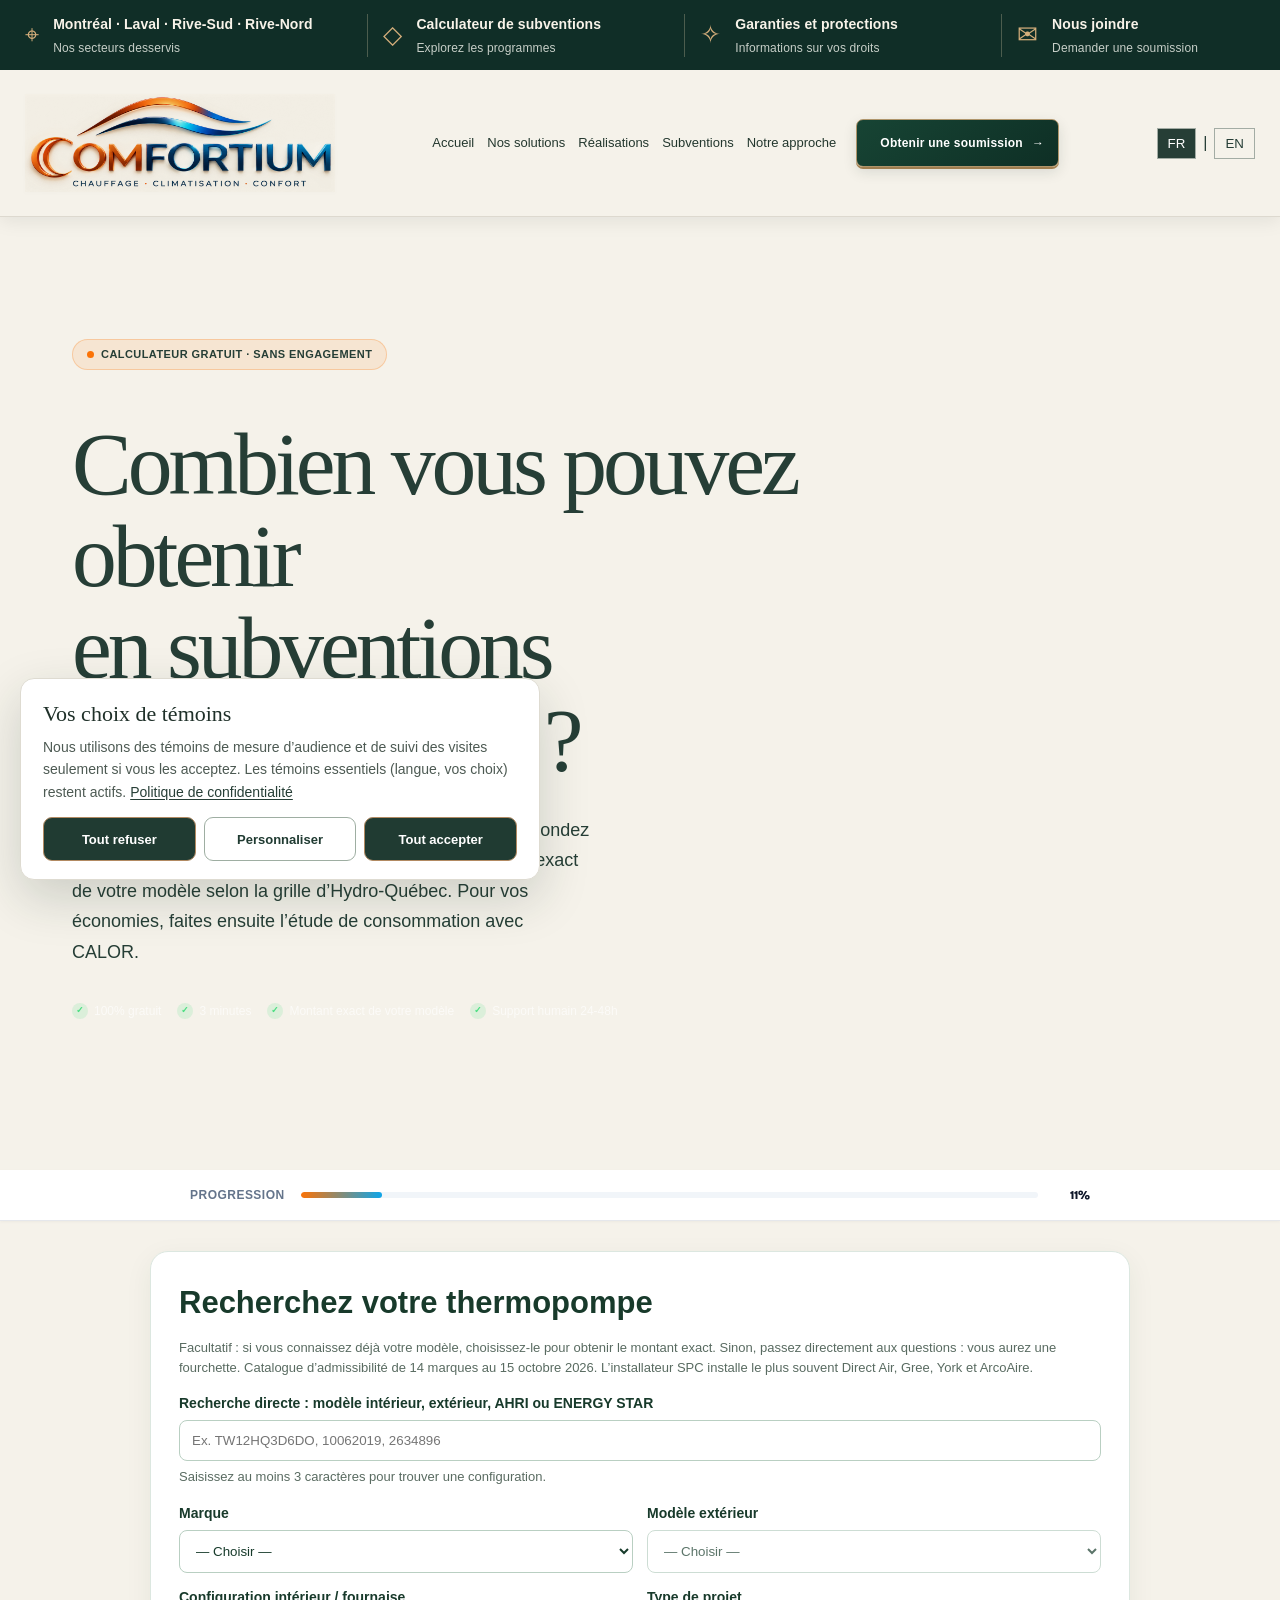
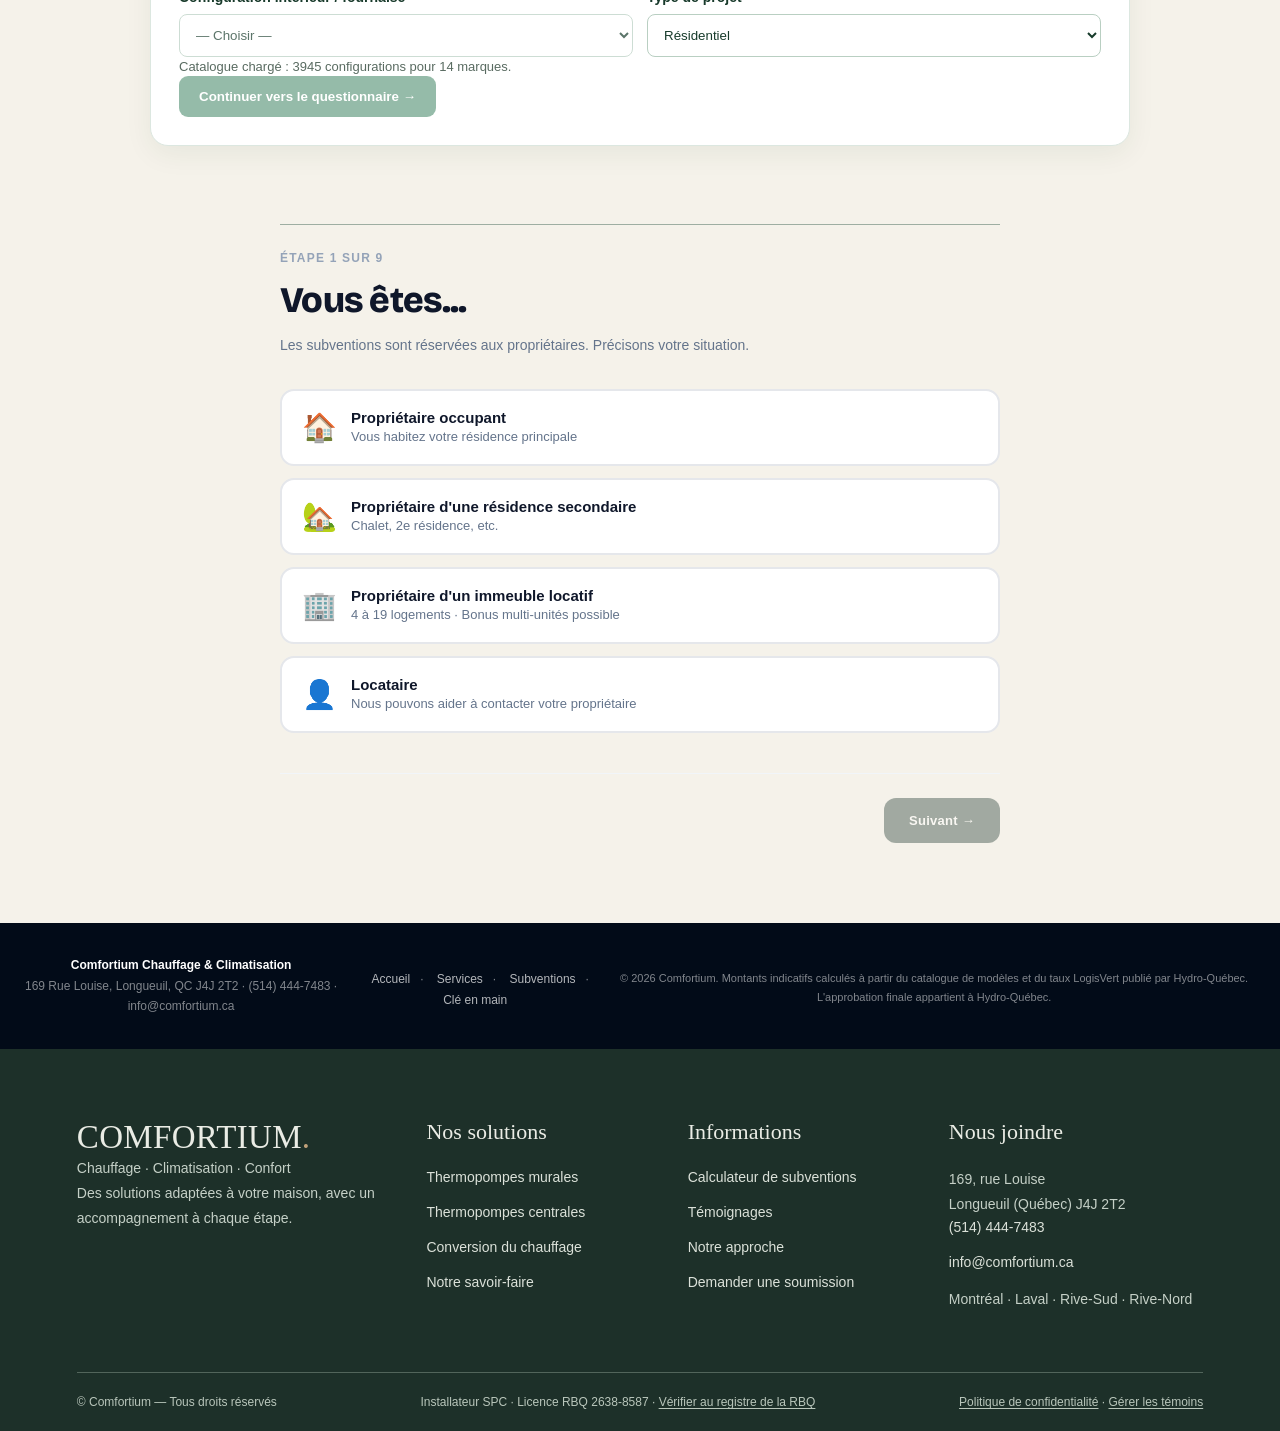
==== commit 02388631: "Page « Nos réalisations » (8 projets SPC) et ajout de la Rive-Nord - realisations.html : 8 installat" ====
--- a/calculateur-subvention.html
+++ b/calculateur-subvention.html
@@ -7,7 +7,7 @@
 <!-- ═══ SEO ═══ -->
 <title>Calculateur de subventions thermopompe | Comfortium</title>
 <meta content="Explorez les aides potentielles LogisVert pour votre thermopompe. Estimations indicatives à confirmer selon le modèle installé et les conditions du programme." name="description"/>
-<link href="https://comfortium.ca/calculateur-subvention.html" rel="canonical"/>
+<link href="https://comfortium.ca/calculateur-subvention" rel="canonical"/>
 <!-- ═══ GOOGLE ANALYTICS 4 ═══ -->
 <script async="" src="https://www.googletagmanager.com/gtag/js?id=G-3FQPV0JGVG"></script>
 <script>
@@ -20,7 +20,7 @@
 <!-- ═══ OPEN GRAPH ═══ -->
 <meta content="Calculateur de subventions thermopompe 2026 | Comfortium" property="og:title"/>
 <meta content="Recherchez votre thermopompe admissible et consultez les montants indicatifs des subventions." property="og:description"/>
-<meta content="https://comfortium.ca/calculateur-subvention.html" property="og:url"/>
+<meta content="https://comfortium.ca/calculateur-subvention" property="og:url"/>
 <meta content="website" property="og:type"/>
 <meta content="fr_CA" property="og:locale"/>
 <!-- ═══ SCHEMA ═══ -->
@@ -29,7 +29,7 @@
   "@context": "https://schema.org",
   "@type": "WebApplication",
   "name": "Calculateur de subventions thermopompe Comfortium",
-  "url": "https://comfortium.ca/calculateur-subvention.html",
+  "url": "https://comfortium.ca/calculateur-subvention",
   "description": "Calculateur gratuit du montant LogisVert indicatif selon le modèle de thermopompe, au Québec",
   "applicationCategory": "FinanceApplication",
   "operatingSystem": "Web",
@@ -357,7 +357,7 @@
 </style><style>.installer-bar{background:#1a2c26;color:#f5f2ea;text-align:center;font:600 12.5px/1.4 Arial,sans-serif;letter-spacing:.03em;padding:8px 16px}.installer-bar strong{color:#e3c58f;font-weight:700;text-transform:uppercase;letter-spacing:.06em}body.embed-calculator .installer-bar,body.embed-calculator .hero-nav,body.embed-calculator .footer,body.embed-calculator .footer-premium{display:none!important}html:has(body.embed-calculator),body.embed-calculator{min-height:0!important}body.embed-calculator .calc-section,body.embed-calculator .result-section{min-height:0!important}</style>
 <script src="consent.js" defer></script>
 </head>
-<body><header class="premium-header"><div class="utility-bar"><div class="utility-inner"><div class="utility-item"><span class="utility-symbol">⌖</span><span><strong>Montréal · Laval · Rive-Sud</strong><small><span data-v22-en="Areas we serve" data-v22-fr="Nos secteurs desservis">Nos secteurs desservis</span></small></span></div><a class="utility-item" href="index.html#subventions"><span class="utility-symbol">◇</span><span><strong><span data-v22-en="Rebate calculator" data-v22-fr="Calculateur de subventions">Calculateur de subventions</span></strong><small><span data-v22-en="Explore available programs" data-v22-fr="Explorez les programmes">Explorez les programmes</span></small></span></a><a class="utility-item utility-guarantees" href="index.html#subventions"><span class="utility-symbol">✧</span><span><strong><span data-v22-en="Warranties and protections" data-v22-fr="Garanties et protections">Garanties et protections</span></strong><small><span data-v22-en="Information about your rights" data-v22-fr="Informations sur vos droits">Informations sur vos droits</span></small></span></a><a class="utility-item utility-contact" href="index.html#soumission"><span class="utility-symbol">✉</span><span><strong><span data-v22-en="Contact us" data-v22-fr="Nous joindre">Nous joindre</span></strong><small><span data-v22-en="Request a quote" data-v22-fr="Demander une soumission">Demander une soumission</span></small></span></a></div></div><nav class="nav premium-nav"><a aria-label="Comfortium, accueil" class="premium-brand" href="index.html#accueil"><img alt="Comfortium — Chauffage, climatisation, confort" src="logo_comfortium_orange_bleu.png"/></a><div class="navlinks"><a href="index.html#accueil"><span data-v22-en="Home" data-v22-fr="Accueil">Accueil</span></a><a href="index.html#solutions"><span data-v22-en="Our solutions" data-v22-fr="Nos solutions">Nos solutions</span></a><a href="index.html#realisations"><span data-v22-en="Projects" data-v22-fr="Réalisations">Réalisations</span></a><a href="index.html#subventions"><span data-v22-en="Rebates" data-v22-fr="Subventions">Subventions</span></a><a href="index.html#approche"><span data-v22-en="Our approach" data-v22-fr="Notre approche">Notre approche</span></a></div><a class="btn premium-cta" href="index.html#soumission"><span data-v22-en="Get a quote" data-v22-fr="Obtenir une soumission">Obtenir une soumission</span><span aria-hidden="true">→</span></a><div class="v22-locale-switch"><button data-v22-lang="fr" type="button">FR</button><span aria-hidden="true"> | </span><button data-v22-lang="en" type="button">EN</button></div></nav></header>
+<body><header class="premium-header"><div class="utility-bar"><div class="utility-inner"><div class="utility-item"><span class="utility-symbol">⌖</span><span><strong>Montréal · Laval · Rive-Sud · Rive-Nord</strong><small><span data-v22-en="Areas we serve" data-v22-fr="Nos secteurs desservis">Nos secteurs desservis</span></small></span></div><a class="utility-item" href="index.html#subventions"><span class="utility-symbol">◇</span><span><strong><span data-v22-en="Rebate calculator" data-v22-fr="Calculateur de subventions">Calculateur de subventions</span></strong><small><span data-v22-en="Explore available programs" data-v22-fr="Explorez les programmes">Explorez les programmes</span></small></span></a><a class="utility-item utility-guarantees" href="index.html#subventions"><span class="utility-symbol">✧</span><span><strong><span data-v22-en="Warranties and protections" data-v22-fr="Garanties et protections">Garanties et protections</span></strong><small><span data-v22-en="Information about your rights" data-v22-fr="Informations sur vos droits">Informations sur vos droits</span></small></span></a><a class="utility-item utility-contact" href="index.html#soumission"><span class="utility-symbol">✉</span><span><strong><span data-v22-en="Contact us" data-v22-fr="Nous joindre">Nous joindre</span></strong><small><span data-v22-en="Request a quote" data-v22-fr="Demander une soumission">Demander une soumission</span></small></span></a></div></div><nav class="nav premium-nav"><a aria-label="Comfortium, accueil" class="premium-brand" href="index.html#accueil"><img alt="Comfortium — Chauffage, climatisation, confort" src="logo_comfortium_orange_bleu.png"/></a><div class="navlinks"><a href="index.html#accueil"><span data-v22-en="Home" data-v22-fr="Accueil">Accueil</span></a><a href="index.html#solutions"><span data-v22-en="Our solutions" data-v22-fr="Nos solutions">Nos solutions</span></a><a href="index.html#realisations"><span data-v22-en="Projects" data-v22-fr="Réalisations">Réalisations</span></a><a href="index.html#subventions"><span data-v22-en="Rebates" data-v22-fr="Subventions">Subventions</span></a><a href="index.html#approche"><span data-v22-en="Our approach" data-v22-fr="Notre approche">Notre approche</span></a></div><a class="btn premium-cta" href="index.html#soumission"><span data-v22-en="Get a quote" data-v22-fr="Obtenir une soumission">Obtenir une soumission</span><span aria-hidden="true">→</span></a><div class="v22-locale-switch"><button data-v22-lang="fr" type="button">FR</button><span aria-hidden="true"> | </span><button data-v22-lang="en" type="button">EN</button></div></nav></header>
 <!-- ═══════════════════════════════════════════ -->
 <!-- HERO SOMBRE -->
 <!-- ═══════════════════════════════════════════ -->
@@ -1556,7 +1556,7 @@
   if (v) sessionStorage.setItem(u, v);
 });
 </script>
-<footer class="footer-premium"><div class="footer-grid"><div class="footer-about"><div class="footer-brand">COMFORTIUM<span>.</span></div><p>Chauffage · Climatisation · Confort</p><p>Des solutions adaptées à votre maison, avec un accompagnement à chaque étape.</p></div><div><h3><span data-v22-en="Our solutions" data-v22-fr="Nos solutions">Nos solutions</span></h3><a href="index.html#solutions">Thermopompes murales</a><a href="index.html#solutions">Thermopompes centrales</a><a href="index.html#solutions">Conversion du chauffage</a><a href="index.html#realisations">Notre savoir-faire</a></div><div><h3>Informations</h3><a href="index.html#subventions"><span data-v22-en="Rebate calculator" data-v22-fr="Calculateur de subventions">Calculateur de subventions</span></a><a href="index.html#temoignages">Témoignages</a><a href="index.html#approche"><span data-v22-en="Our approach" data-v22-fr="Notre approche">Notre approche</span></a><a href="index.html#soumission"><span data-v22-en="Request a quote" data-v22-fr="Demander une soumission">Demander une soumission</span></a></div><div><h3><span data-v22-en="Contact us" data-v22-fr="Nous joindre">Nous joindre</span></h3><address>169, rue Louise<br/>Longueuil (Québec) J4J 2T2</address><a href="tel:+15144447483">(514) 444-7483</a><a href="mailto:info@comfortium.ca">info@comfortium.ca</a><p>Montréal · Laval · Rive-Sud</p></div></div><div class="footer-bottom"><span>© Comfortium — Tous droits réservés</span><span class="licence-note"><span data-v22-fr="Installateur SPC · Licence RBQ 2638-8587" data-v22-en="Installer SPC · RBQ licence 2638-8587">Installateur SPC · Licence RBQ 2638-8587</span> · <a href="https://www.rbq.gouv.qc.ca/vous-etes/citoyen/verifier-la-licence-dun-entrepreneur" target="_blank" rel="noopener" style="color:inherit;text-decoration:underline;text-underline-offset:2px"><span data-v22-fr="Vérifier au registre de la RBQ" data-v22-en="Verify on the RBQ register">Vérifier au registre de la RBQ</span></a></span><span class="legal-links"><a href="politique-de-confidentialite.html" style="color:inherit;text-decoration:underline;text-underline-offset:2px"><span data-v22-fr="Politique de confidentialité" data-v22-en="Privacy policy">Politique de confidentialité</span></a> · <a href="#" onclick="if(window.comfortiumConsent){comfortiumConsent.open();}return false;" style="color:inherit;text-decoration:underline;text-underline-offset:2px"><span data-v22-fr="Gérer les témoins" data-v22-en="Manage cookies">Gérer les témoins</span></a></span></div></footer><script>(function(){function get(){try{return localStorage.getItem('comfortium_locale')==='en'?'en':'fr'}catch(e){return 'fr'}}function apply(next){if(next!=='fr'&&next!=='en')return;document.documentElement.lang=next;try{localStorage.setItem('comfortium_locale',next)}catch(e){}document.querySelectorAll('[data-v22-fr]').forEach(function(e){e.textContent=e.getAttribute('data-v22-'+next)});document.querySelectorAll('[data-v22-lang]').forEach(function(e){e.setAttribute('aria-pressed',String(e.getAttribute('data-v22-lang')===next))});if(typeof setLang==='function'){try{setLang(next)}catch(e){console.warn('Existing translation handler',e)}}}window.comfortiumApplyLocale=apply;document.addEventListener('click',function(e){var b=e.target.closest('[data-v22-lang]');if(b)apply(b.getAttribute('data-v22-lang'))});window.addEventListener('message',function(e){if(e.data&&e.data.type==='comfortium:language'&&(e.data.lang==='en'||e.data.lang==='fr'))apply(e.data.lang)});document.addEventListener('DOMContentLoaded',function(){apply(get())});})();</script><script src="v24-bilingue.js" defer></script><script>
+<footer class="footer-premium"><div class="footer-grid"><div class="footer-about"><div class="footer-brand">COMFORTIUM<span>.</span></div><p>Chauffage · Climatisation · Confort</p><p>Des solutions adaptées à votre maison, avec un accompagnement à chaque étape.</p></div><div><h3><span data-v22-en="Our solutions" data-v22-fr="Nos solutions">Nos solutions</span></h3><a href="index.html#solutions">Thermopompes murales</a><a href="index.html#solutions">Thermopompes centrales</a><a href="index.html#solutions">Conversion du chauffage</a><a href="index.html#realisations">Notre savoir-faire</a></div><div><h3>Informations</h3><a href="index.html#subventions"><span data-v22-en="Rebate calculator" data-v22-fr="Calculateur de subventions">Calculateur de subventions</span></a><a href="index.html#temoignages">Témoignages</a><a href="index.html#approche"><span data-v22-en="Our approach" data-v22-fr="Notre approche">Notre approche</span></a><a href="index.html#soumission"><span data-v22-en="Request a quote" data-v22-fr="Demander une soumission">Demander une soumission</span></a></div><div><h3><span data-v22-en="Contact us" data-v22-fr="Nous joindre">Nous joindre</span></h3><address>169, rue Louise<br/>Longueuil (Québec) J4J 2T2</address><a href="tel:+15144447483">(514) 444-7483</a><a href="mailto:info@comfortium.ca">info@comfortium.ca</a><p>Montréal · Laval · Rive-Sud · Rive-Nord</p></div></div><div class="footer-bottom"><span>© Comfortium — Tous droits réservés</span><span class="licence-note"><span data-v22-fr="Installateur SPC · Licence RBQ 2638-8587" data-v22-en="Installer SPC · RBQ licence 2638-8587">Installateur SPC · Licence RBQ 2638-8587</span> · <a href="https://www.rbq.gouv.qc.ca/vous-etes/citoyen/verifier-la-licence-dun-entrepreneur" target="_blank" rel="noopener" style="color:inherit;text-decoration:underline;text-underline-offset:2px"><span data-v22-fr="Vérifier au registre de la RBQ" data-v22-en="Verify on the RBQ register">Vérifier au registre de la RBQ</span></a></span><span class="legal-links"><a href="politique-de-confidentialite.html" style="color:inherit;text-decoration:underline;text-underline-offset:2px"><span data-v22-fr="Politique de confidentialité" data-v22-en="Privacy policy">Politique de confidentialité</span></a> · <a href="#" onclick="if(window.comfortiumConsent){comfortiumConsent.open();}return false;" style="color:inherit;text-decoration:underline;text-underline-offset:2px"><span data-v22-fr="Gérer les témoins" data-v22-en="Manage cookies">Gérer les témoins</span></a></span></div></footer><script>(function(){function get(){try{return localStorage.getItem('comfortium_locale')==='en'?'en':'fr'}catch(e){return 'fr'}}function apply(next){if(next!=='fr'&&next!=='en')return;document.documentElement.lang=next;try{localStorage.setItem('comfortium_locale',next)}catch(e){}document.querySelectorAll('[data-v22-fr]').forEach(function(e){e.textContent=e.getAttribute('data-v22-'+next)});document.querySelectorAll('[data-v22-lang]').forEach(function(e){e.setAttribute('aria-pressed',String(e.getAttribute('data-v22-lang')===next))});if(typeof setLang==='function'){try{setLang(next)}catch(e){console.warn('Existing translation handler',e)}}}window.comfortiumApplyLocale=apply;document.addEventListener('click',function(e){var b=e.target.closest('[data-v22-lang]');if(b)apply(b.getAttribute('data-v22-lang'))});window.addEventListener('message',function(e){if(e.data&&e.data.type==='comfortium:language'&&(e.data.lang==='en'||e.data.lang==='fr'))apply(e.data.lang)});document.addEventListener('DOMContentLoaded',function(){apply(get())});})();</script><script src="v24-bilingue.js" defer></script><script>
 (function(){
  const embedded=new URLSearchParams(location.search).has('embed');
  if(embedded) document.body.classList.add('embed-calculator');
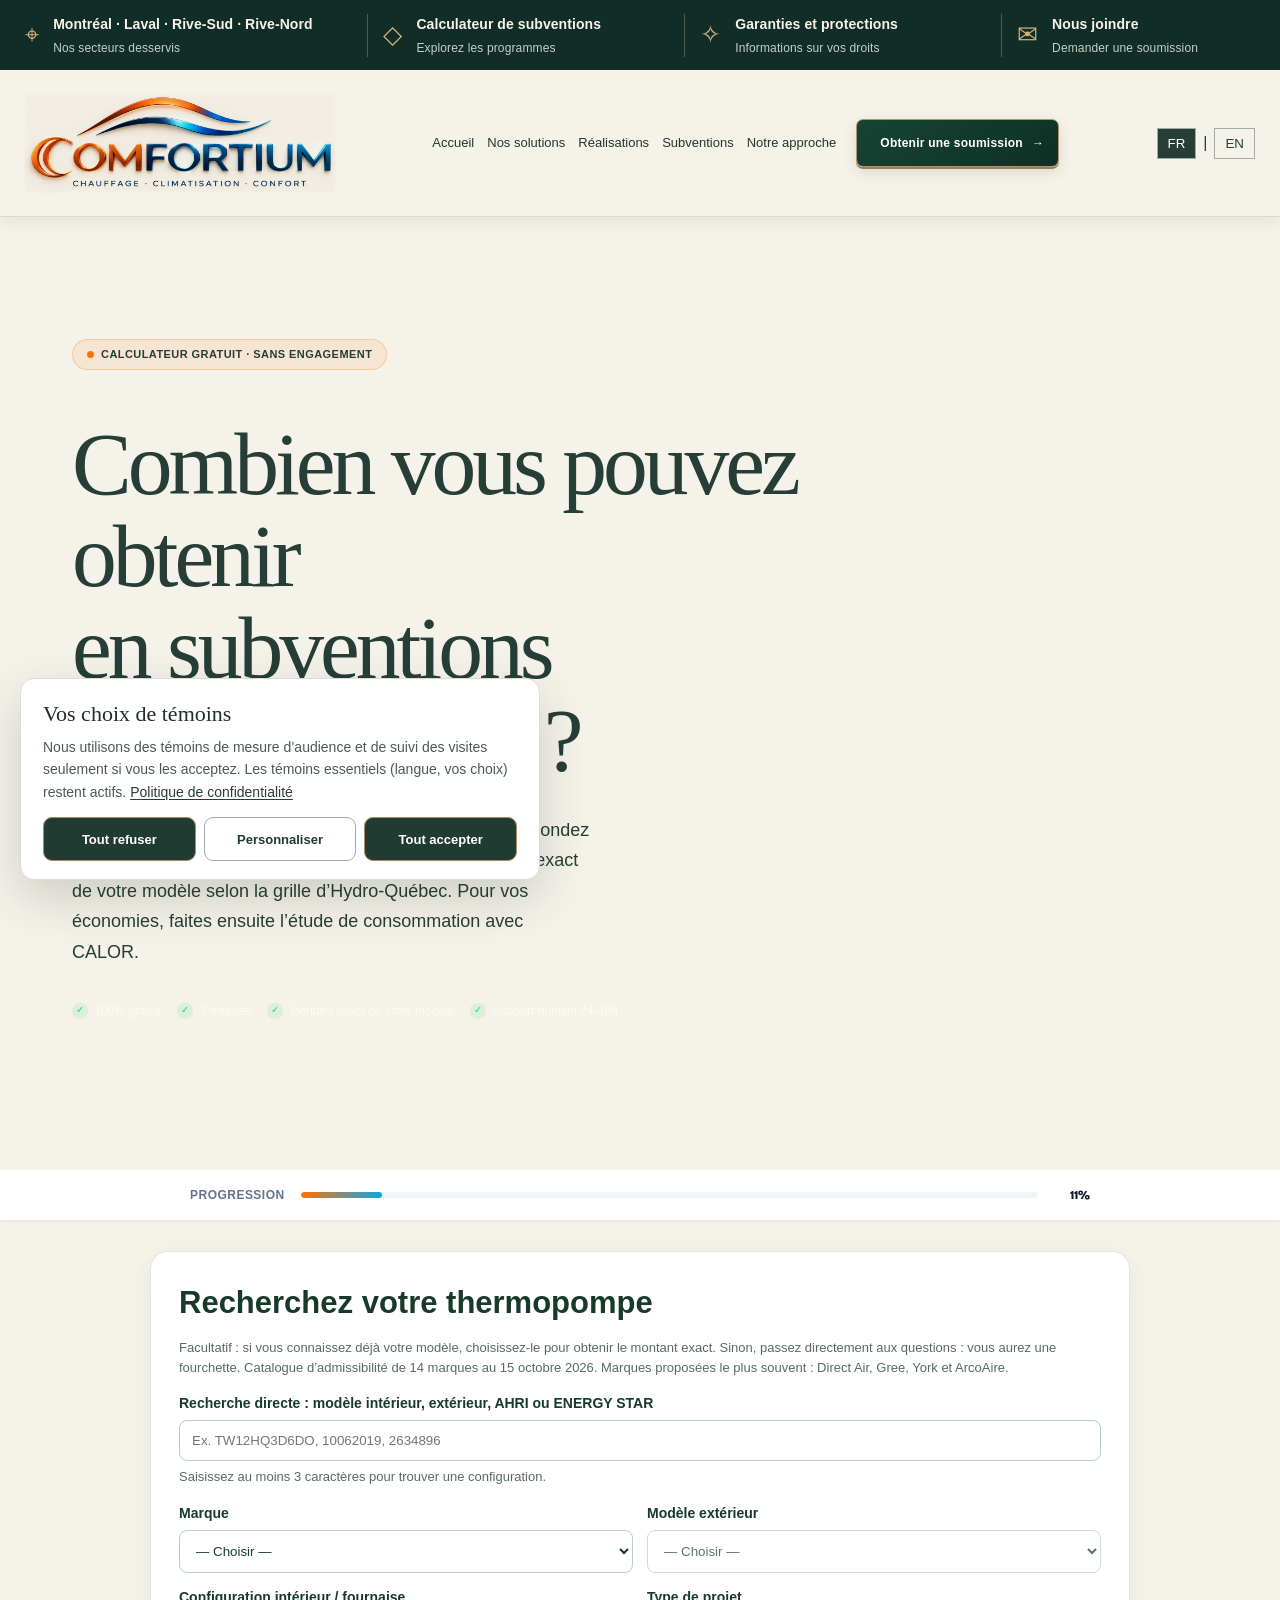
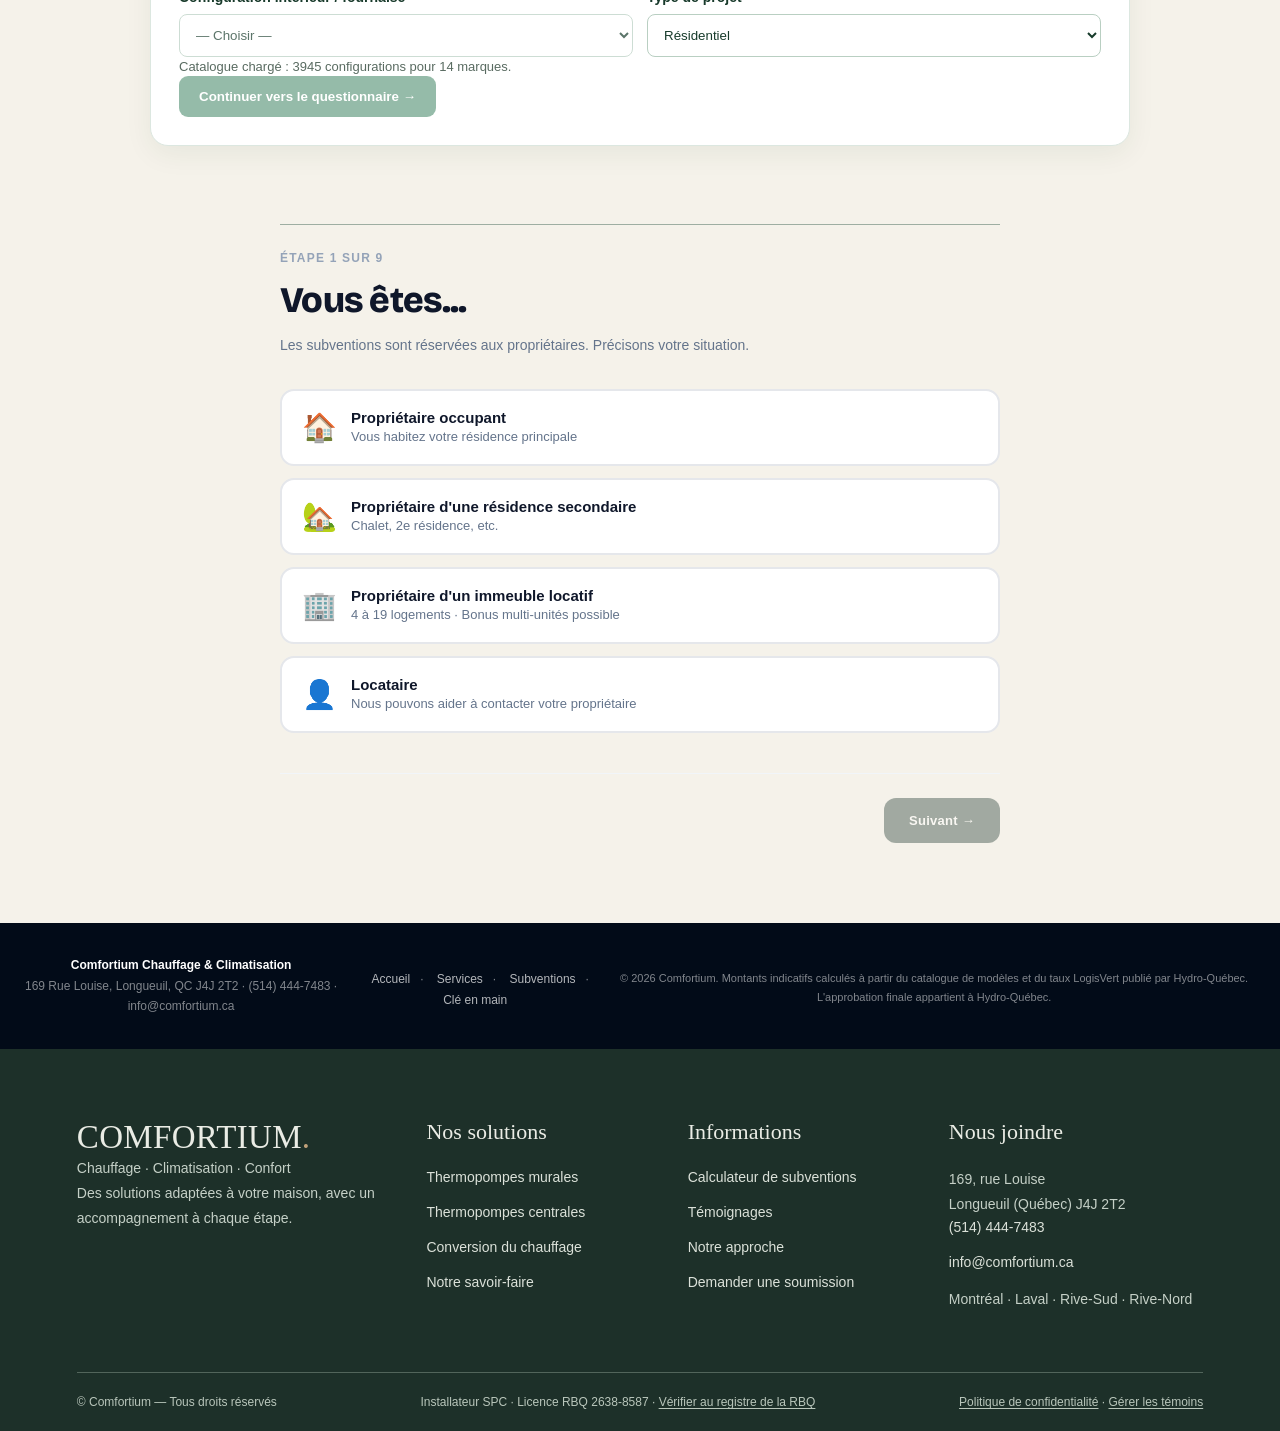
==== commit 5dc9498d: "Mention SPC gardée seulement sur les photos d'installations, au pied de page et pour la CMMTQ (Laval" ====
--- a/calculateur-subvention.html
+++ b/calculateur-subvention.html
@@ -407,7 +407,7 @@
 <!-- ═══════════════════════════════════════════ -->
 <section class="cv26-panel" id="cv26Lookup" aria-label="Recherche de thermopompe">
 <h2 data-v22-fr="Recherchez votre thermopompe" data-v22-en="Find your heat pump">Recherchez votre thermopompe</h2>
-<p class="cv26-help" data-v22-fr="Facultatif : si vous connaissez déjà votre modèle, choisissez-le pour obtenir le montant exact. Sinon, passez directement aux questions : vous aurez une fourchette. Catalogue d’admissibilité de 14 marques au 15 octobre 2026. L’installateur SPC installe le plus souvent Direct Air, Gree, York et ArcoAire." data-v22-en="Optional: if you already know your model, select it to get the exact amount. Otherwise, go straight to the questions: you will get a range. Eligibility catalogue of 14 brands as of October 15, 2026. Installer SPC most often installs Direct Air, Gree, York and ArcoAire.">Facultatif : si vous connaissez déjà votre modèle, choisissez-le pour obtenir le montant exact. Sinon, passez directement aux questions : vous aurez une fourchette. Catalogue d’admissibilité de 14 marques au 15 octobre 2026. L’installateur SPC installe le plus souvent Direct Air, Gree, York et ArcoAire.</p>
+<p class="cv26-help" data-v22-fr="Facultatif : si vous connaissez déjà votre modèle, choisissez-le pour obtenir le montant exact. Sinon, passez directement aux questions : vous aurez une fourchette. Catalogue d’admissibilité de 14 marques au 15 octobre 2026. Marques proposées le plus souvent : Direct Air, Gree, York et ArcoAire." data-v22-en="Optional: if you already know your model, select it to get the exact amount. Otherwise, go straight to the questions: you will get a range. Eligibility catalogue of 14 brands as of October 15, 2026. Brands most often offered: Direct Air, Gree, York and ArcoAire.">Facultatif : si vous connaissez déjà votre modèle, choisissez-le pour obtenir le montant exact. Sinon, passez directement aux questions : vous aurez une fourchette. Catalogue d’admissibilité de 14 marques au 15 octobre 2026. Marques proposées le plus souvent : Direct Air, Gree, York et ArcoAire.</p>
 <div class="cv26-field" style="margin:16px 0"><label for="cv26Search" data-v22-fr="Recherche directe : modèle intérieur, extérieur, AHRI ou ENERGY STAR" data-v22-en="Direct search: indoor model, outdoor model, AHRI or ENERGY STAR">Recherche directe : modèle intérieur, extérieur, AHRI ou ENERGY STAR</label><input id="cv26Search" type="search" autocomplete="off" placeholder="Ex. TW12HQ3D6DO, 10062019, 2634896" aria-describedby="cv26SearchInfo"><p id="cv26SearchInfo" class="cv26-help" role="status">Saisissez au moins 3 caractères pour trouver une configuration.</p><div id="cv26SearchResults" class="cv26-hidden" style="margin-top:10px"><label for="cv26Matches" data-v22-fr="Configurations correspondantes" data-v22-en="Matching configurations">Configurations correspondantes</label><select id="cv26Matches" style="width:100%;padding:12px;border:1px solid #b9cfc2;border-radius:8px"><option value="">— Choisir —</option></select></div></div>
 <div class="cv26-grid"><div class="cv26-field"><label for="cv26Brand" data-v22-fr="Marque" data-v22-en="Brand">Marque</label><select id="cv26Brand"><option value="">— Choisir —</option></select></div><div class="cv26-field"><label for="cv26Out" data-v22-fr="Modèle extérieur" data-v22-en="Outdoor model">Modèle extérieur</label><select id="cv26Out" disabled><option value="">— Choisir —</option></select></div><div class="cv26-field"><label for="cv26Config" data-v22-fr="Configuration intérieur / fournaise" data-v22-en="Indoor / furnace configuration">Configuration intérieur / fournaise</label><select id="cv26Config" disabled><option value="">— Choisir —</option></select></div><div class="cv26-field"><label for="cv26Type" data-v22-fr="Type de projet" data-v22-en="Project type">Type de projet</label><select id="cv26Type"><option value="res" data-v22-fr="Résidentiel" data-v22-en="Residential">Résidentiel</option><option value="multi" data-v22-fr="Multilogement" data-v22-en="Multi-unit building">Multilogement</option></select></div></div>
 <div id="cv26MultiFields" class="cv26-grid cv26-hidden" style="margin-top:14px"><div class="cv26-field"><label for="cv26Units" data-v22-fr="Nombre de logements" data-v22-en="Number of units">Nombre de logements</label><input id="cv26Units" type="number" min="2" max="999" value="2"></div><div class="cv26-field"><label for="cv26Devices" data-v22-fr="Nombre d'appareils envisagés" data-v22-en="Planned number of units">Nombre d'appareils envisagés</label><input id="cv26Devices" type="number" min="1" max="999" value="1"></div></div>
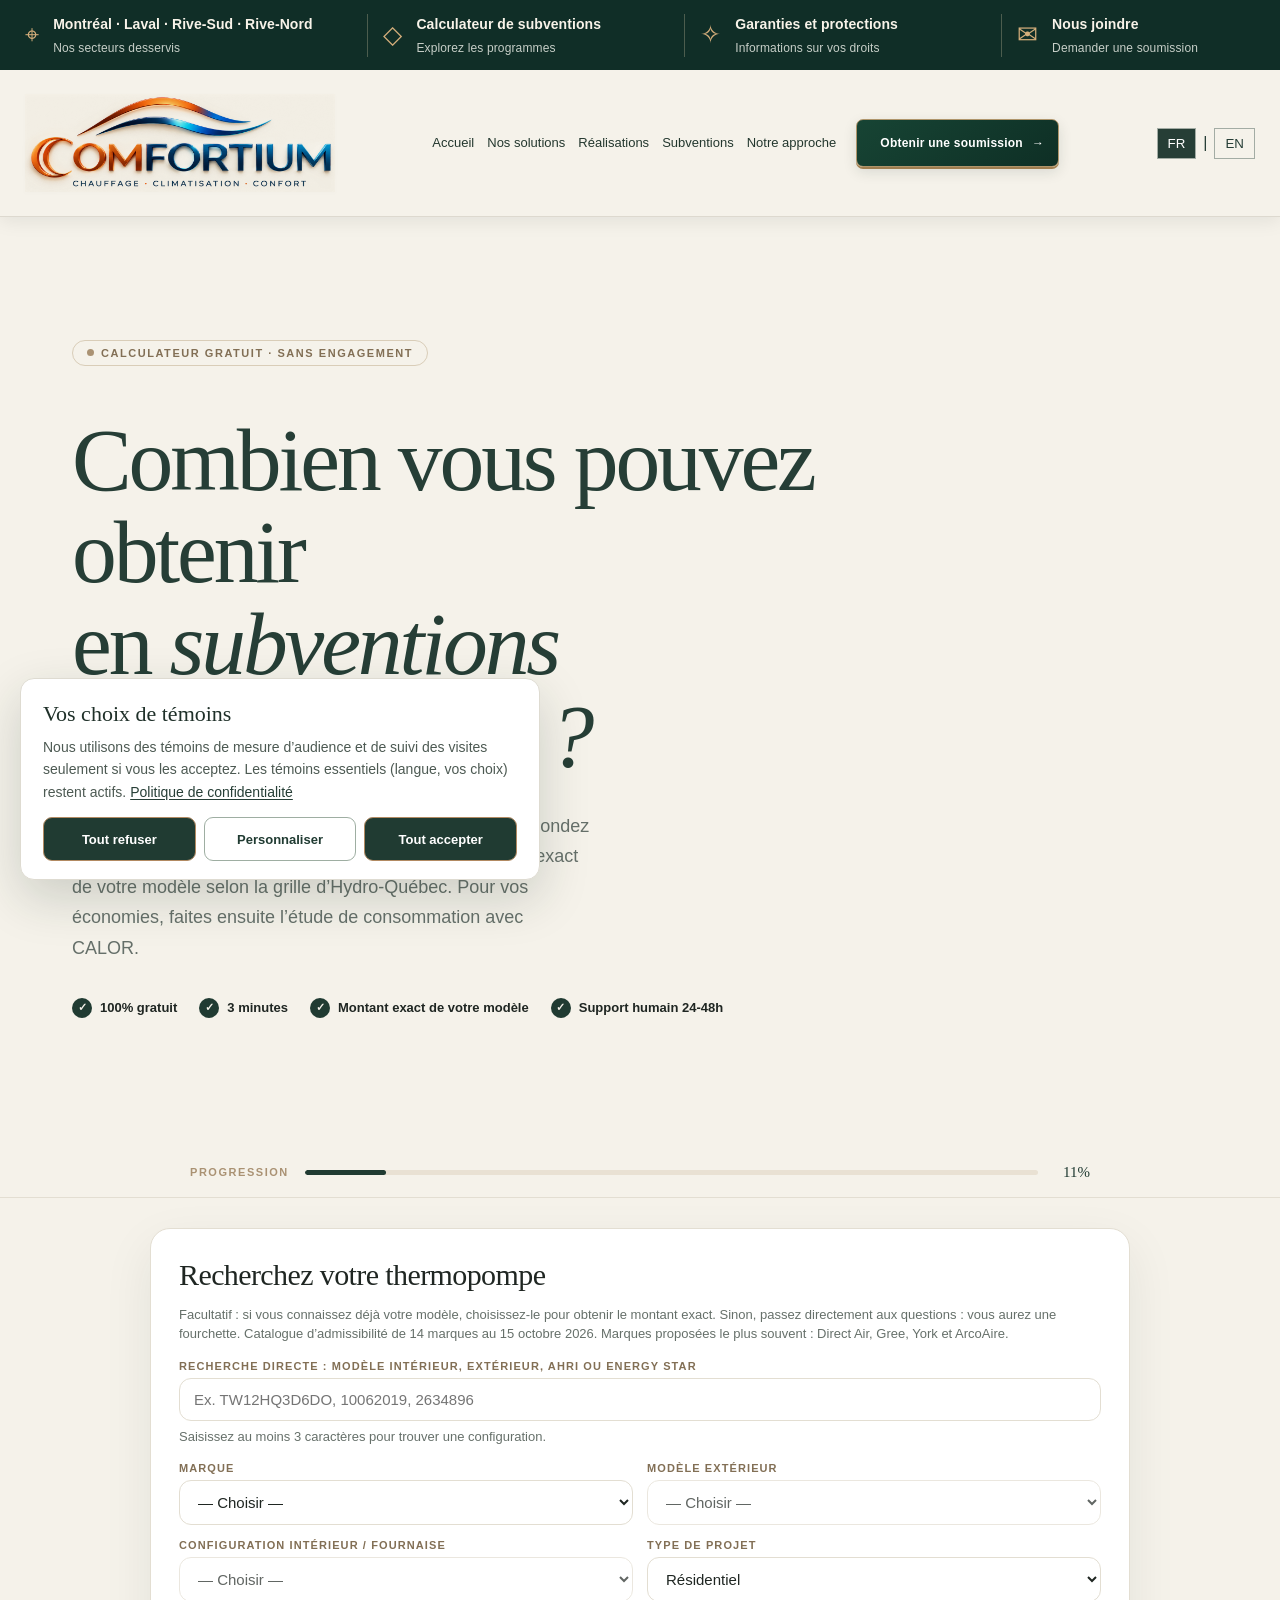
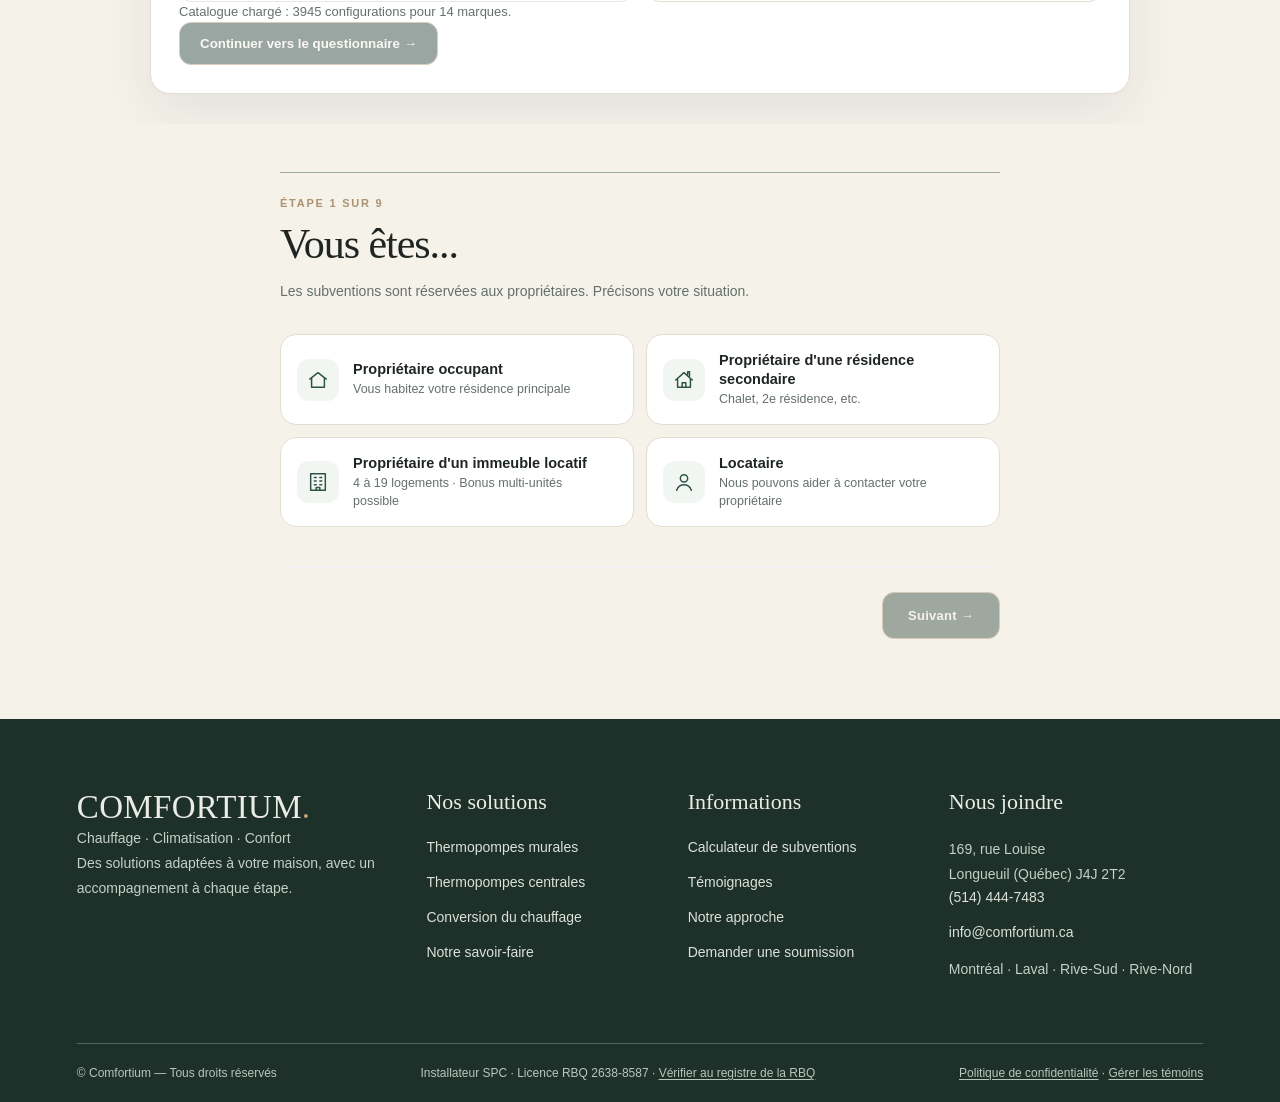
==== commit a28855ea: "Calculateur premium : palette du site, icônes au trait à la place des émojis, tuiles sur deux colonn" ====
--- a/calculateur-subvention.html
+++ b/calculateur-subvention.html
@@ -356,6 +356,7 @@
 .cv26-panel{max-width:980px;margin:30px auto;padding:28px;background:#fff;border:1px solid #dce7e0;border-radius:18px;box-shadow:0 8px 28px #173b2410;color:#183a2b}.cv26-panel h2{font-size:clamp(22px,3vw,31px);margin:0 0 12px}.cv26-grid{display:grid;grid-template-columns:repeat(2,minmax(0,1fr));gap:14px}.cv26-field{display:flex;flex-direction:column;gap:6px}.cv26-field label{font-weight:650;font-size:14px}.cv26-field select,.cv26-field input{width:100%;padding:12px;border:1px solid #b9cfc2;border-radius:8px;background:white;color:#173b2b}.cv26-help{font-size:13px;color:#596b61;line-height:1.5}.cv26-details{background:#eff7f1;border-radius:12px;padding:18px;margin-top:18px}.cv26-panel button{padding:13px 20px;background:#176b42;border:0;color:white;border-radius:9px;font-weight:700;cursor:pointer}.cv26-panel button:disabled{opacity:.45;cursor:not-allowed}.cv26-hidden{display:none!important}.cv26-error{color:#9b2929;font-size:13px}.cv26-strong{font-size:24px;color:#14623d;font-weight:750}@media(max-width:650px){.cv26-grid{grid-template-columns:1fr}.cv26-panel{margin:15px;padding:18px}}
 </style><style>.installer-bar{background:#1a2c26;color:#f5f2ea;text-align:center;font:600 12.5px/1.4 Arial,sans-serif;letter-spacing:.03em;padding:8px 16px}.installer-bar strong{color:#e3c58f;font-weight:700;text-transform:uppercase;letter-spacing:.06em}body.embed-calculator .installer-bar,body.embed-calculator .hero-nav,body.embed-calculator .footer,body.embed-calculator .footer-premium{display:none!important}html:has(body.embed-calculator),body.embed-calculator{min-height:0!important}body.embed-calculator .calc-section,body.embed-calculator .result-section{min-height:0!important}</style>
 <script src="consent.js" defer></script>
+<link rel="stylesheet" href="calculateur-premium.css"/>
 </head>
 <body><header class="premium-header"><div class="utility-bar"><div class="utility-inner"><div class="utility-item"><span class="utility-symbol">⌖</span><span><strong>Montréal · Laval · Rive-Sud · Rive-Nord</strong><small><span data-v22-en="Areas we serve" data-v22-fr="Nos secteurs desservis">Nos secteurs desservis</span></small></span></div><a class="utility-item" href="index.html#subventions"><span class="utility-symbol">◇</span><span><strong><span data-v22-en="Rebate calculator" data-v22-fr="Calculateur de subventions">Calculateur de subventions</span></strong><small><span data-v22-en="Explore available programs" data-v22-fr="Explorez les programmes">Explorez les programmes</span></small></span></a><a class="utility-item utility-guarantees" href="index.html#subventions"><span class="utility-symbol">✧</span><span><strong><span data-v22-en="Warranties and protections" data-v22-fr="Garanties et protections">Garanties et protections</span></strong><small><span data-v22-en="Information about your rights" data-v22-fr="Informations sur vos droits">Informations sur vos droits</span></small></span></a><a class="utility-item utility-contact" href="index.html#soumission"><span class="utility-symbol">✉</span><span><strong><span data-v22-en="Contact us" data-v22-fr="Nous joindre">Nous joindre</span></strong><small><span data-v22-en="Request a quote" data-v22-fr="Demander une soumission">Demander une soumission</span></small></span></a></div></div><nav class="nav premium-nav"><a aria-label="Comfortium, accueil" class="premium-brand" href="index.html#accueil"><img alt="Comfortium — Chauffage, climatisation, confort" src="logo_comfortium_orange_bleu.png"/></a><div class="navlinks"><a href="index.html#accueil"><span data-v22-en="Home" data-v22-fr="Accueil">Accueil</span></a><a href="index.html#solutions"><span data-v22-en="Our solutions" data-v22-fr="Nos solutions">Nos solutions</span></a><a href="index.html#realisations"><span data-v22-en="Projects" data-v22-fr="Réalisations">Réalisations</span></a><a href="index.html#subventions"><span data-v22-en="Rebates" data-v22-fr="Subventions">Subventions</span></a><a href="index.html#approche"><span data-v22-en="Our approach" data-v22-fr="Notre approche">Notre approche</span></a></div><a class="btn premium-cta" href="index.html#soumission"><span data-v22-en="Get a quote" data-v22-fr="Obtenir une soumission">Obtenir une soumission</span><span aria-hidden="true">→</span></a><div class="v22-locale-switch"><button data-v22-lang="fr" type="button">FR</button><span aria-hidden="true"> | </span><button data-v22-lang="en" type="button">EN</button></div></nav></header>
 <!-- ═══════════════════════════════════════════ -->
@@ -1579,5 +1580,6 @@
   setTimeout(report,500);
  }
 })();
-</script><script type="application/json" id="cv26EmbeddedCatalogue">[{"brand":"TOSOT","energy":"2634896","ahri":"10062019","out":"TW12HQ3D6DO","inside":"TW12HQ3D6DI","furnace":"","btu":"12 000","cold":"Oui","base":1236,"multi":1030},{"brand":"TOSOT","energy":"2409887","ahri":"10062020","out":"TW18HQ3D6DO","inside":"TW18HQ3D6DI","furnace":"","btu":"18 000","cold":"Oui","base":1812,"multi":1510},{"brand":"TOSOT","energy":"2409886","ahri":"10062021","out":"TW24HQ3D6DO","inside":"TW24HQ3D6DI","furnace":"","btu":"22 000","cold":"Oui","base":2400,"multi":2000},{"brand":"LG","energy":"2411671","ahri":"10070561","out":"ARUB060GSS4","inside":"","furnace":"","btu":"60 000","cold":"Oui","base":5100,"multi":4250},{"brand":"LG","energy":"2411672","ahri":"10070562","out":"ARUN024GSS4","inside":"","furnace":"","btu":"24 000","cold":"Oui","base":2268,"multi":1890},{"brand":"LG","energy":"2411673","ahri":"10070563","out":"ARUN024GSS4","inside":"","furnace":"","btu":"24 000","cold":"Oui","base":2268,"multi":1890},{"brand":"GREE","energy":"2414663","ahri":"10149903","out":"SAP12HP230V1AO","inside":"SAP12HP230V1AH","furnace":"","btu":"12 000","cold":"Oui","base":1236,"multi":1030},{"brand":"GREE","energy":"2414893","ahri":"10157570","out":"SAP18HP230V1AO","inside":"SAP18HP230V1AH","furnace":"","btu":"18 000","cold":"Oui","base":1812,"multi":1510},{"brand":"PANASONIC","energy":"3542794","ahri":"10208229","out":"CU-2E18SBU-5","inside":"","furnace":"","btu":"16 700","cold":"Oui","base":2088,"multi":1740},{"brand":"PANASONIC","energy":"3542795","ahri":"10221199","out":"CU-3E19RBU-5","inside":"","furnace":"","btu":"19 000","cold":"Oui","base":2496,"multi":2080},{"brand":"PANASONIC","energy":"3542797","ahri":"10221208","out":"CU-2E18SBU-5","inside":"","furnace":"","btu":"16 700","cold":"Oui","base":1440,"multi":1200},{"brand":"LG","energy":"2415658","ahri":"10271657","out":"ARUB060GSS4","inside":"","furnace":"","btu":"60 000","cold":"Oui","base":5100,"multi":4250},{"brand":"LG","energy":"2470523","ahri":"10271658","out":"ARUN024GSS4","inside":"","furnace":"","btu":"24 000","cold":"Oui","base":2268,"multi":1890},{"brand":"LG","energy":"2470472","ahri":"10271659","out":"ARUB060GSS4","inside":"","furnace":"","btu":"60 000","cold":"Oui","base":5100,"multi":4250},{"brand":"DIRECT AIR","energy":"3389188","ahri":"10306427","out":"DIR-12HP28-TQO","inside":"DIR-12HP28-TQI","furnace":"","btu":"12 000","cold":"Oui","base":840,"multi":700},{"brand":"GREE","energy":"2414665","ahri":"10318078","out":"GWH12YD-D3DNA1A/O","inside":"GWH12ACD-D3DN***/I","furnace":"","btu":"12 000","cold":"Oui","base":1236,"multi":1030},{"brand":"GREE","energy":"2415076","ahri":"10318079","out":"GWH18YE-D3DNA1A/O","inside":"GWH18ACE-D3DN***/I","furnace":"","btu":"18 000","cold":"Oui","base":1812,"multi":1510},{"brand":"LG","energy":"2411143","ahri":"10445372","out":"LMU180HHV","inside":"","furnace":"","btu":"18 000","cold":"Oui","base":1764,"multi":1470},{"brand":"LG","energy":"2411674","ahri":"10445373","out":"LMU180HHV","inside":"","furnace":"","btu":"16 500","cold":"Oui","base":1764,"multi":1470},{"brand":"LG","energy":"2411139","ahri":"10445374","out":"LMU240HHV","inside":"","furnace":"","btu":"24 000","cold":"Oui","base":2088,"multi":1740},{"brand":"LG","energy":"2411675","ahri":"10445375","out":"LMU240HHV","inside":"","furnace":"","btu":"20 000","cold":"Oui","base":1824,"multi":1520},{"brand":"LG","energy":"2411140","ahri":"10445376","out":"LMU300HHV","inside":"","furnace":"","btu":"28 400","cold":"Oui","base":2268,"multi":1890},{"brand":"LG","energy":"2411722","ahri":"10445377","out":"LMU300HHV","inside":"","furnace":"","btu":"24 600","cold":"Oui","base":2124,"multi":1770},{"brand":"LG","energy":"2411723","ahri":"10514710","out":"ARUN060GSS4","inside":"","furnace":"","btu":"60 000","cold":"Oui","base":5100,"multi":4250},{"brand":"LG","energy":"2415659","ahri":"10514711","out":"ARUN060GSS4","inside":"","furnace":"","btu":"60 000","cold":"Oui","base":5100,"multi":4250},{"brand":"LG","energy":"2470599","ahri":"10516995","out":"ARUN060GSS4","inside":"","furnace":"","btu":"60 000","cold":"Oui","base":5100,"multi":4250},{"brand":"LG","energy":"2411141","ahri":"10516996","out":"LMU180HHV","inside":"","furnace":"","btu":"17 200","cold":"Oui","base":1764,"multi":1470},{"brand":"LG","energy":"2411142","ahri":"10516997","out":"LMU240HHV","inside":"","furnace":"","btu":"22 000","cold":"Oui","base":1956,"multi":1630},{"brand":"LG","energy":"2411724","ahri":"10525928","out":"LMU300HHV","inside":"","furnace":"","btu":"26 400","cold":"Oui","base":2196,"multi":1830},{"brand":"LG","energy":"2448426","ahri":"10570122","out":"LSU120HSV5","inside":"LAN120HSV5","furnace":"","btu":"12 000","cold":"Oui","base":984,"multi":820},{"brand":"LG","energy":"2448420","ahri":"10570123","out":"LSU120HSV5","inside":"LSN120HSV5","furnace":"","btu":"12 000","cold":"Oui","base":984,"multi":820},{"brand":"GREE","energy":"2409884","ahri":"202557960","out":"GWHD(18)ND3JO","inside":"","furnace":"","btu":"18 000","cold":"Oui","base":2040,"multi":1700},{"brand":"GREE","energy":"2409883","ahri":"202557961","out":"GWHD(24)ND3JO","inside":"","furnace":"","btu":"22 000","cold":"Oui","base":2148,"multi":1790},{"brand":"GREE","energy":"2415661","ahri":"202557962","out":"GWHD(36)ND3JO","inside":"","furnace":"","btu":"36 000","cold":"Oui","base":3480,"multi":2900},{"brand":"GREE","energy":"2415660","ahri":"202557963","out":"GWHD(42)ND3JO","inside":"","furnace":"","btu":"42 000","cold":"Oui","base":3600,"multi":3000},{"brand":"DIRECT AIR","energy":"3389189","ahri":"203490390","out":"DIR-18HP23DKO-ES","inside":"DIR-18HP23DKI-ES","furnace":"","btu":"18 000","cold":"Oui","base":1200,"multi":1000},{"brand":"DIRECT AIR","energy":"3389190","ahri":"203490391","out":"DIR-24HP21DKO-ES","inside":"DIR-24HP21DKI-ES","furnace":"","btu":"23 000","cold":"Oui","base":1500,"multi":1250},{"brand":"GREE","energy":"2409882","ahri":"203989085","out":"MULTIU18HP230V1DO","inside":"","furnace":"","btu":"18 000","cold":"Oui","base":2040,"multi":1700},{"brand":"GREE","energy":"2409881","ahri":"203989086","out":"MULTIU24HP230V1DO","inside":"","furnace":"","btu":"22 000","cold":"Oui","base":2148,"multi":1790},{"brand":"GREE","energy":"2415665","ahri":"204288780","out":"MULTIU36HP230V1DO","inside":"","furnace":"","btu":"36 000","cold":"Oui","base":3480,"multi":2900},{"brand":"GREE","energy":"2415662","ahri":"204288781","out":"MULTIU42HP230V1DO","inside":"","furnace":"","btu":"42 000","cold":"Oui","base":3600,"multi":3000},{"brand":"TRANE","energy":"2415468","ahri":"204340534","out":"4TXM2318A12NU**","inside":"","furnace":"","btu":"18 000","cold":"Oui","base":2040,"multi":1700},{"brand":"TRANE","energy":"2415470","ahri":"204340536","out":"4TXM2324A13NU**","inside":"","furnace":"","btu":"22 000","cold":"Oui","base":2148,"multi":1790},{"brand":"TOSOT","energy":"2409880","ahri":"204344218","out":"TM18H5O","inside":"","furnace":"","btu":"18 000","cold":"Oui","base":2040,"multi":1700},{"brand":"TOSOT","energy":"2409879","ahri":"204344219","out":"TM24H5O","inside":"","furnace":"","btu":"22 000","cold":"Oui","base":2148,"multi":1790},{"brand":"TOSOT","energy":"2415664","ahri":"204344220","out":"TM36H5O","inside":"","furnace":"","btu":"36 000","cold":"Oui","base":3480,"multi":2900},{"brand":"TOSOT","energy":"2415663","ahri":"204344221","out":"TM42H5O","inside":"","furnace":"","btu":"42 000","cold":"Oui","base":3600,"multi":3000},{"brand":"FUJITSU","energy":"2409905","ahri":"204740068","out":"AOUG12LZAS1","inside":"ASUG12LZAS","furnace":"","btu":"12 000","cold":"Oui","base":1200,"multi":1000},{"brand":"FUJITSU","energy":"2409904","ahri":"204740069","out":"AOUG12LZAH1","inside":"ASUG12LZAS","furnace":"","btu":"12 000","cold":"Oui","base":1200,"multi":1000},{"brand":"FUJITSU","energy":"2417189","ahri":"204740070","out":"AOUG15LZAS1","inside":"ASUG15LZAS","furnace":"","btu":"14 500","cold":"Oui","base":1344,"multi":1120},{"brand":"FUJITSU","energy":"2417190","ahri":"204740071","out":"AOUG15LZAH1","inside":"ASUG15LZAS","furnace":"","btu":"14 500","cold":"Oui","base":1344,"multi":1120},{"brand":"LG","energy":"2448422","ahri":"204825178","out":"LAU120HYV3","inside":"LAN120HYV3","furnace":"","btu":"12 000","cold":"Oui","base":996,"multi":830},{"brand":"LG","energy":"2448425","ahri":"204825179","out":"LAU150HYV3","inside":"LAN150HYV3","furnace":"","btu":"15 000","cold":"Oui","base":1308,"multi":1090},{"brand":"LG","energy":"2448423","ahri":"204825180","out":"LAU180HYV3","inside":"LAN180HYV3","furnace":"","btu":"18 000","cold":"Oui","base":1572,"multi":1310},{"brand":"LG","energy":"2448421","ahri":"204825181","out":"LAU240HYV3","inside":"LAN240HYV3","furnace":"","btu":"22 000","cold":"Oui","base":1896,"multi":1580},{"brand":"PANASONIC","energy":"2473763","ahri":"205047853","out":"CU-XE15WKUA","inside":"CS-XE15WKUAW","furnace":"","btu":"14 700","cold":"Oui","base":1320,"multi":1100},{"brand":"PANASONIC","energy":"2473771","ahri":"205047854","out":"CU-XE18WKUA","inside":"CS-XE18WKUAW","furnace":"","btu":"17 200","cold":"Oui","base":1680,"multi":1400},{"brand":"FUJITSU","energy":"2409794","ahri":"205123809","out":"AOUG36LMAS1","inside":"AMUG36LMAS","furnace":"","btu":"36 000","cold":"Oui","base":3528,"multi":2940},{"brand":"LENNOX","energy":"2469819","ahri":"205782160","out":"MLB036S4S-1P","inside":"MMDB036S4-2P","furnace":"","btu":"36 000","cold":"Oui","base":4080,"multi":3400},{"brand":"LENNOX","energy":"3998279","ahri":"205782161","out":"MLB048S4S-1P","inside":"MMDB048S4-2P","furnace":"","btu":"48 000","cold":"Oui","base":6000,"multi":5000},{"brand":"LG","energy":"2409982","ahri":"205788763","out":"LUU180HHV","inside":"LCN188HV4","furnace":"","btu":"18 000","cold":"Oui","base":1632,"multi":1360},{"brand":"LG","energy":"2409975","ahri":"205788764","out":"LUU240HHV","inside":"LCN249HV","furnace":"","btu":"24 000","cold":"Oui","base":2088,"multi":1740},{"brand":"LG","energy":"2409980","ahri":"205788765","out":"LUU420HHV","inside":"LCN429HV","furnace":"","btu":"42 000","cold":"Oui","base":3504,"multi":2920},{"brand":"LG","energy":"2409981","ahri":"205788767","out":"LUU240HHV","inside":"LHN248HV","furnace":"","btu":"23 000","cold":"Oui","base":2184,"multi":1820},{"brand":"LG","energy":"2409976","ahri":"205788768","out":"LUU360HHV","inside":"LCN369HV","furnace":"","btu":"36 000","cold":"Oui","base":3048,"multi":2540},{"brand":"LG","energy":"2409979","ahri":"205788769","out":"LUU360HHV","inside":"LHN368HV","furnace":"","btu":"36 000","cold":"Oui","base":3000,"multi":2500},{"brand":"LG","energy":"2409977","ahri":"205788770","out":"LUU420HHV","inside":"LHN428HV","furnace":"","btu":"42 000","cold":"Oui","base":3408,"multi":2840},{"brand":"LG","energy":"2409978","ahri":"205788771","out":"LUU480HHV","inside":"LCN489HV","furnace":"","btu":"48 000","cold":"Oui","base":3912,"multi":3260},{"brand":"LG","energy":"2409973","ahri":"205788772","out":"LUU480HHV","inside":"LHN488HV","furnace":"","btu":"46 000","cold":"Oui","base":3792,"multi":3160},{"brand":"LG","energy":"2409974","ahri":"205788773","out":"LUU360HHV","inside":"LVN361HV4","furnace":"","btu":"33 000","cold":"Oui","base":2856,"multi":2380},{"brand":"LG","energy":"2409972","ahri":"205788774","out":"LUU180HHV","inside":"LVN181HV4","furnace":"","btu":"18 000","cold":"Oui","base":1608,"multi":1340},{"brand":"LG","energy":"2409971","ahri":"205788775","out":"LUU240HHV","inside":"LVN241HV4","furnace":"","btu":"24 000","cold":"Oui","base":2196,"multi":1830},{"brand":"LG","energy":"2409970","ahri":"205788776","out":"LUU420HHV","inside":"LVN420HV","furnace":"","btu":"42 000","cold":"Oui","base":3504,"multi":2920},{"brand":"LG","energy":"2409969","ahri":"205788777","out":"LUU480HHV","inside":"LVN480HV","furnace":"","btu":"46 000","cold":"Oui","base":3696,"multi":3080},{"brand":"DIRECT AIR","energy":"2473663","ahri":"205816492","out":"MOD30-24HFN1-MU0W","inside":"CS11M-23HRFN1-MT0W","furnace":"","btu":"21 600","cold":"Oui","base":2328,"multi":1940},{"brand":"GREE","energy":"2415669","ahri":"205959992","out":"GWHD(36)ND3LO","inside":"","furnace":"","btu":"36 000","cold":"Oui","base":3480,"multi":2900},{"brand":"GREE","energy":"2415670","ahri":"205959993","out":"GWHD(42)ND3LO","inside":"","furnace":"","btu":"42 000","cold":"Oui","base":3600,"multi":3000},{"brand":"LG","energy":"2411138","ahri":"205967235","out":"ARUM048GSS5","inside":"","furnace":"","btu":"48 000","cold":"Oui","base":4620,"multi":3850},{"brand":"LG","energy":"2411135","ahri":"205967236","out":"ARUM048GSS5","inside":"","furnace":"","btu":"48 000","cold":"Oui","base":4368,"multi":3640},{"brand":"LG","energy":"2411137","ahri":"205967237","out":"ARUM036GSS5","inside":"","furnace":"","btu":"36 000","cold":"Oui","base":4008,"multi":3340},{"brand":"LG","energy":"2411136","ahri":"205967238","out":"ARUM036GSS5","inside":"","furnace":"","btu":"36 000","cold":"Oui","base":3360,"multi":2800},{"brand":"LG","energy":"2470477","ahri":"205967239","out":"ARUM048GSS5","inside":"","furnace":"","btu":"48 000","cold":"Oui","base":4488,"multi":3740},{"brand":"LG","energy":"2470494","ahri":"205967240","out":"ARUM036GSS5","inside":"","furnace":"","btu":"36 000","cold":"Oui","base":3672,"multi":3060},{"brand":"TRANE","energy":"2415472","ahri":"206221558","out":"4TXM2330A14NU**","inside":"","furnace":"","btu":"36 000","cold":"Oui","base":3480,"multi":2900},{"brand":"GREE","energy":"2409014","ahri":"206249116","out":"GUD36W/A-D(U)","inside":"GUD24AH2/A-D(U)","furnace":"","btu":"24 000","cold":"Oui","base":2400,"multi":2000},{"brand":"GREE","energy":"2409038","ahri":"206249117","out":"GUD36W/A-D(U)","inside":"GUD36AH2/A-D(U)","furnace":"","btu":"34 000","cold":"Oui","base":3480,"multi":2900},{"brand":"GREE","energy":"2409032","ahri":"206249118","out":"GUD60W/A-D(U)","inside":"GUD60AH2/A-D(U)","furnace":"","btu":"54 000","cold":"Oui","base":5280,"multi":4400},{"brand":"GREE","energy":"2409030","ahri":"206249119","out":"GUD60W/A-D(U)","inside":"GUD48AH2/A-D(U)","furnace":"","btu":"48 000","cold":"Oui","base":4740,"multi":3950},{"brand":"TRANE","energy":"2415474","ahri":"206319651","out":"4TXM2336A15NU**","inside":"","furnace":"","btu":"42 000","cold":"Oui","base":3600,"multi":3000},{"brand":"MITSUBISHI ELECTRIC","energy":"3361203","ahri":"206331446","out":"SUZ-KA30NAHZ","inside":"NAXAMT30A112AA","furnace":"","btu":"27 000","cold":"Oui","base":2568,"multi":2140},{"brand":"GREE","energy":"2409788","ahri":"206335352","out":"GWH24AGE-D3DNA1A/O","inside":"GWH24AGE-D3DN***/I","furnace":"","btu":"22 000","cold":"Oui","base":2304,"multi":1920},{"brand":"CARRIER","energy":"2407556","ahri":"206348136","out":"38MARBQ12AA3","inside":"40MAHBQ12XA3","furnace":"","btu":"12 000","cold":"Oui","base":1200,"multi":1000},{"brand":"CARRIER","energy":"2407557","ahri":"206348137","out":"38MARBQ18AA3","inside":"40MAHBQ18XA3","furnace":"","btu":"18 000","cold":"Oui","base":1800,"multi":1500},{"brand":"CARRIER","energy":"2407555","ahri":"206348138","out":"38MARBQ24AA3","inside":"40MAHBQ24XA3","furnace":"","btu":"24 000","cold":"Oui","base":2544,"multi":2120},{"brand":"CARRIER","energy":"2410482","ahri":"206350329","out":"38MARBQ12AA3","inside":"40MBCQ12---3","furnace":"","btu":"12 000","cold":"Oui","base":1188,"multi":990},{"brand":"CARRIER","energy":"2410481","ahri":"206350330","out":"38MARBQ12AA3","inside":"40MBDQ12---3","furnace":"","btu":"12 000","cold":"Oui","base":1272,"multi":1060},{"brand":"CARRIER","energy":"2410480","ahri":"206350331","out":"38MARBQ12AA3","inside":"40MBFQ12---3","furnace":"","btu":"12 000","cold":"Oui","base":1152,"multi":960},{"brand":"CARRIER","energy":"2410479","ahri":"206350332","out":"38MARBQ18AA3","inside":"40MBCQ18---3","furnace":"","btu":"16 000","cold":"Oui","base":1872,"multi":1560},{"brand":"CARRIER","energy":"2410478","ahri":"206350333","out":"38MARBQ18AA3","inside":"40MBDQ18---3","furnace":"","btu":"17 000","cold":"Oui","base":1800,"multi":1500},{"brand":"CARRIER","energy":"2410477","ahri":"206350334","out":"38MARBQ18AA3","inside":"40MBFQ18---3","furnace":"","btu":"17 000","cold":"Oui","base":1440,"multi":1200},{"brand":"CARRIER","energy":"2410476","ahri":"206350336","out":"38MARBQ24AA3","inside":"40MBDQ24---3","furnace":"","btu":"24 000","cold":"Oui","base":2520,"multi":2100},{"brand":"CARRIER","energy":"2410475","ahri":"206350337","out":"38MARBQ24AA3","inside":"40MBFQ24---3","furnace":"","btu":"24 000","cold":"Oui","base":2280,"multi":1900},{"brand":"DIRECT AIR","energy":"2473922","ahri":"206377758","out":"MOX430-17HFN1-MT0W","inside":"MUEU-18HRFN1-M(C)","furnace":"","btu":"17 000","cold":"Oui","base":1440,"multi":1200},{"brand":"DIRECT AIR","energy":"2473668","ahri":"206377759","out":"MOX430-17HFN1-MT0W","inside":"CCA3U-18HRFN1-M(C)","furnace":"","btu":"16 000","cold":"Oui","base":1872,"multi":1560},{"brand":"DIRECT AIR","energy":"2473910","ahri":"206377760","out":"MOX430-17HFN1-MT0W","inside":"MTIU-18HWFN1-M","furnace":"","btu":"17 000","cold":"Oui","base":1800,"multi":1500},{"brand":"GREE","energy":"2409872","ahri":"206395961","out":"GWH12AGC-D3DNA1A/O","inside":"GWH12AGC-D3DN***/I","furnace":"","btu":"12 000","cold":"Oui","base":1200,"multi":1000},{"brand":"CARRIER","energy":"2410548","ahri":"206400643","out":"38MARBQ12AA3","inside":"40MAQB12B--3","furnace":"","btu":"12 000","cold":"Oui","base":900,"multi":750},{"brand":"CARRIER","energy":"2410546","ahri":"206400645","out":"38MARBQ24AA3","inside":"40MAQB24B--3","furnace":"","btu":"21 600","cold":"Oui","base":2328,"multi":1940},{"brand":"MOOVAIR","energy":"3544035","ahri":"206401440","out":"DM18HOS25230E3A","inside":"DM18HIDU230X5","furnace":"","btu":"17 000","cold":"Oui","base":1800,"multi":1500},{"brand":"MOOVAIR","energy":"3544036","ahri":"206401441","out":"DM18HOS25230E3A","inside":"DM18HICU230X5","furnace":"","btu":"16 000","cold":"Oui","base":1872,"multi":1560},{"brand":"MOOVAIR","energy":"3996114","ahri":"206401441","out":"DM18HOS25230E3A","inside":"DM18HICU230X5","furnace":"","btu":"16 000","cold":"Oui","base":1872,"multi":1560},{"brand":"MOOVAIR","energy":"3996113","ahri":"206401442","out":"DM24HOS25230E3A","inside":"DM24HIW23230E3","furnace":"","btu":"21 600","cold":"Oui","base":2328,"multi":1940},{"brand":"MOOVAIR","energy":"3544037","ahri":"206401442","out":"DM24HOS25230E3A","inside":"DM24HIW23230E3","furnace":"","btu":"21 600","cold":"Oui","base":2328,"multi":1940},{"brand":"MOOVAIR","energy":"3544038","ahri":"206401443","out":"DM24HOS25230E3A","inside":"DM24HIDU230X5","furnace":"","btu":"24 000","cold":"Oui","base":2520,"multi":2100},{"brand":"MOOVAIR","energy":"3996112","ahri":"206401443","out":"DM24HOS25230E3A","inside":"DM24HIDU230X5","furnace":"","btu":"24 000","cold":"Oui","base":2520,"multi":2100},{"brand":"TOSOT","energy":"2409012","ahri":"206414272","out":"TU36-24WADU","inside":"TUD24-24AH2ADU","furnace":"","btu":"24 000","cold":"Oui","base":2400,"multi":2000},{"brand":"TOSOT","energy":"2409034","ahri":"206414273","out":"TU36-24WADU","inside":"TUD36-24AH2ADU","furnace":"","btu":"34 000","cold":"Oui","base":3480,"multi":2900},{"brand":"TOSOT","energy":"2409025","ahri":"206414274","out":"TU60-48WADU","inside":"TUD60-24AH2ADU","furnace":"","btu":"54 000","cold":"Oui","base":5280,"multi":4400},{"brand":"TOSOT","energy":"2409037","ahri":"206414275","out":"TU60-48WADU","inside":"TUD48-24AH2ADU","furnace":"","btu":"48 000","cold":"Oui","base":4740,"multi":3950},{"brand":"FUJITSU","energy":"2409914","ahri":"206579744","out":"AOUH12LUAS1","inside":"ACUH12LUAS1","furnace":"","btu":"12 000","cold":"Oui","base":1284,"multi":1070},{"brand":"FUJITSU","energy":"2409922","ahri":"206579745","out":"AOUH18LUAS1","inside":"ACUH18LUAS1","furnace":"","btu":"17 100","cold":"Oui","base":1764,"multi":1470},{"brand":"FUJITSU","energy":"2409903","ahri":"206597210","out":"AOUG12LZAS1","inside":"ASUG12LZBS","furnace":"","btu":"12 000","cold":"Oui","base":1200,"multi":1000},{"brand":"FUJITSU","energy":"2409902","ahri":"206597211","out":"AOUG12LZAH1","inside":"ASUG12LZBS","furnace":"","btu":"12 000","cold":"Oui","base":1200,"multi":1000},{"brand":"FUJITSU","energy":"2417194","ahri":"206597212","out":"AOUG15LZAS1","inside":"ASUG15LZBS","furnace":"","btu":"14 500","cold":"Oui","base":1344,"multi":1120},{"brand":"FUJITSU","energy":"2417195","ahri":"206597213","out":"AOUG15LZAH1","inside":"ASUG15LZBS","furnace":"","btu":"14 500","cold":"Oui","base":1344,"multi":1120},{"brand":"LG","energy":"2411133","ahri":"206717001","out":"LMU421HHV","inside":"","furnace":"","btu":"42 000","cold":"Oui","base":3792,"multi":3160},{"brand":"LG","energy":"2411134","ahri":"206717002","out":"LMU480HHV","inside":"","furnace":"","btu":"48 000","cold":"Oui","base":4200,"multi":3500},{"brand":"LG","energy":"2415860","ahri":"206717003","out":"LMU601HV","inside":"","furnace":"","btu":"60 000","cold":"Oui","base":5040,"multi":4200},{"brand":"LG","energy":"2411126","ahri":"206717006","out":"LMU361HHV","inside":"","furnace":"","btu":"36 000","cold":"Oui","base":3552,"multi":2960},{"brand":"LG","energy":"2411127","ahri":"206717007","out":"LMU361HHV","inside":"","furnace":"","btu":"36 000","cold":"Oui","base":3552,"multi":2960},{"brand":"LG","energy":"2411129","ahri":"206717008","out":"LMU421HHV","inside":"","furnace":"","btu":"42 000","cold":"Oui","base":3792,"multi":3160},{"brand":"LG","energy":"2411132","ahri":"206717009","out":"LMU480HHV","inside":"","furnace":"","btu":"48 000","cold":"Oui","base":4200,"multi":3500},{"brand":"LG","energy":"2411131","ahri":"206717012","out":"LMU361HHV","inside":"","furnace":"","btu":"36 000","cold":"Oui","base":3552,"multi":2960},{"brand":"LG","energy":"2411128","ahri":"206717013","out":"LMU421HHV","inside":"","furnace":"","btu":"42 000","cold":"Oui","base":3792,"multi":3160},{"brand":"LG","energy":"2411130","ahri":"206717014","out":"LMU480HHV","inside":"","furnace":"","btu":"48 000","cold":"Oui","base":4200,"multi":3500},{"brand":"LG","energy":"2415862","ahri":"206717016","out":"LMU601HV","inside":"","furnace":"","btu":"60 000","cold":"Oui","base":5040,"multi":4200},{"brand":"MOOVAIR","energy":"3544044","ahri":"206853240","out":"DM36HOS25230E3","inside":"DM36HIDU230X5","furnace":"","btu":"36 000","cold":"Oui","base":4080,"multi":3400},{"brand":"FUJITSU","energy":"2417196","ahri":"206913027","out":"AOUH18LMAS1","inside":"ASUH18LMAS","furnace":"","btu":"18 000","cold":"Oui","base":1632,"multi":1360},{"brand":"FUJITSU","energy":"2409918","ahri":"206913028","out":"AOUH24LMAS1","inside":"ASUH24LMAS","furnace":"","btu":"22 000","cold":"Oui","base":1884,"multi":1570},{"brand":"GREE","energy":"2415078","ahri":"207096511","out":"GWH18YE-D3DNA1A/O","inside":"GWH18AFE-D3DN***/I","furnace":"","btu":"18 000","cold":"Oui","base":1812,"multi":1510},{"brand":"GREE","energy":"2409868","ahri":"207169058","out":"GWH24AGE-D3DNA1A/O","inside":"GWH24QE-D3DN***/I","furnace":"","btu":"22 000","cold":"Oui","base":2304,"multi":1920},{"brand":"GREE","energy":"2409015","ahri":"207256440","out":"FLEXX36HP230V1AO","inside":"FLEXX24HP230V1BH","furnace":"","btu":"24 000","cold":"Oui","base":2400,"multi":2000},{"brand":"GREE","energy":"2409027","ahri":"207256441","out":"FLEXX36HP230V1AO","inside":"FLEXX36HP230V1BH","furnace":"","btu":"34 000","cold":"Oui","base":3480,"multi":2900},{"brand":"GREE","energy":"2409036","ahri":"207256442","out":"FLEXX60HP230V1AO","inside":"FLEXX60HP230V1BH","furnace":"","btu":"54 000","cold":"Oui","base":5280,"multi":4400},{"brand":"GREE","energy":"2409028","ahri":"207256443","out":"FLEXX60HP230V1AO","inside":"FLEXX48HP230V1BH","furnace":"","btu":"48 000","cold":"Oui","base":4740,"multi":3950},{"brand":"FUJITSU","energy":"2409929","ahri":"207334301","out":"AOUH12LUAS1","inside":"ARUH12LUAS","furnace":"","btu":"12 000","cold":"Oui","base":1260,"multi":1050},{"brand":"LG","energy":"2448433","ahri":"207348503","out":"LSU181HSV5","inside":"LSN181HSV5","furnace":"","btu":"18 000","cold":"Oui","base":1560,"multi":1300},{"brand":"LENNOX","energy":"2452028","ahri":"207436144","out":"SL25XPV-048-230A**","inside":"CBA38MV-060-230*+TDR","furnace":"","btu":"44 500","cold":"Oui","base":5160,"multi":4300},{"brand":"LENNOX","energy":"2452044","ahri":"207436166","out":"SL25XPV-024-230A**","inside":"CBA38MV-030-230*+TDR","furnace":"","btu":"22 200","cold":"Oui","base":3024,"multi":2520},{"brand":"LG","energy":"2448419","ahri":"207462345","out":"LSU181HSV5","inside":"LAN181HSV5","furnace":"","btu":"18 000","cold":"Oui","base":1560,"multi":1300},{"brand":"DIRECT AIR","energy":"3389195","ahri":"207583108","out":"DIRH-18HP23-DKO","inside":"DIRH-18HP23-DKI","furnace":"","btu":"18 000","cold":"Oui","base":1200,"multi":1000},{"brand":"DIRECT AIR","energy":"3389196","ahri":"207583109","out":"DIRH-24HP23-DKO","inside":"DIRH-24HP23-DKI","furnace":"","btu":"23 000","cold":"Oui","base":1500,"multi":1250},{"brand":"CARRIER","energy":"2410502","ahri":"207614950","out":"38MPRBQ12AA3","inside":"40MPHBQ12XA3","furnace":"","btu":"12 000","cold":"Oui","base":1248,"multi":1040},{"brand":"TRANE","energy":"2415478","ahri":"207629151","out":"4TXK2524A10N0**","inside":"4MXW2524A10N0**","furnace":"","btu":"22 000","cold":"Oui","base":2304,"multi":1920},{"brand":"CARRIER","energy":"2410228","ahri":"207642877","out":"38MGRBQ18BA3","inside":"","furnace":"","btu":"18 000","cold":"Oui","base":1776,"multi":1480},{"brand":"CARRIER","energy":"2411621","ahri":"207642879","out":"38MGHBQ24CA3","inside":"","furnace":"","btu":"24 000","cold":"Oui","base":2448,"multi":2040},{"brand":"CARRIER","energy":"2411622","ahri":"207642880","out":"38MGHBQ24CA3","inside":"","furnace":"","btu":"24 000","cold":"Oui","base":2592,"multi":2160},{"brand":"CARRIER","energy":"2448751","ahri":"207642881","out":"38MGHBQ24CA3","inside":"","furnace":"","btu":"24 000","cold":"Oui","base":2520,"multi":2100},{"brand":"CARRIER","energy":"2411623","ahri":"207642882","out":"38MGHBQ30DA3","inside":"","furnace":"","btu":"30 000","cold":"Oui","base":3480,"multi":2900},{"brand":"CARRIER","energy":"2410225","ahri":"207642888","out":"38MGHBQ48EA3","inside":"","furnace":"","btu":"48 000","cold":"Oui","base":4320,"multi":3600},{"brand":"CARRIER","energy":"2410224","ahri":"207642889","out":"38MGHBQ48EA3","inside":"","furnace":"","btu":"47 000","cold":"Oui","base":4320,"multi":3600},{"brand":"CARRIER","energy":"2448753","ahri":"207642890","out":"38MGHBQ48EA3","inside":"","furnace":"","btu":"47 500","cold":"Oui","base":4320,"multi":3600},{"brand":"CARRIER","energy":"2411624","ahri":"207642891","out":"38MGHBQ36DA3","inside":"","furnace":"","btu":"36 000","cold":"Oui","base":3960,"multi":3300},{"brand":"CARRIER","energy":"2448745","ahri":"207642893","out":"38MGHBQ36DA3","inside":"","furnace":"","btu":"36 000","cold":"Oui","base":4080,"multi":3400},{"brand":"FUJITSU","energy":"2409932","ahri":"207657376","out":"AOUH30LUAH1","inside":"AMUG30LMAS","furnace":"","btu":"28 600","cold":"Oui","base":2592,"multi":2160},{"brand":"FUJITSU","energy":"2409919","ahri":"207657379","out":"AOUH30LUAH1","inside":"AUUH30LUAS","furnace":"","btu":"28 600","cold":"Oui","base":2352,"multi":1960},{"brand":"FUJITSU","energy":"2409937","ahri":"207657380","out":"AOUH30LUAH1","inside":"ARUH30LUAS","furnace":"","btu":"28 600","cold":"Oui","base":2448,"multi":2040},{"brand":"MITSUBISHI ELECTRIC","energy":"2473642","ahri":"207679243","out":"MUZ-GS12NA***","inside":"MSZ-GS12NA***","furnace":"","btu":"12 000","cold":"Oui","base":1080,"multi":900},{"brand":"MITSUBISHI ELECTRIC","energy":"2473773","ahri":"207679244","out":"MUZ-GS15NA***","inside":"MSZ-GS15NA***","furnace":"","btu":"14 000","cold":"Oui","base":1452,"multi":1210},{"brand":"MITSUBISHI ELECTRIC","energy":"2473672","ahri":"207679246","out":"MUZ-GS24NA***","inside":"MSZ-GS24NA***","furnace":"","btu":"22 400","cold":"Oui","base":2112,"multi":1760},{"brand":"MITSUBISHI ELECTRIC","energy":"3436358","ahri":"207679248","out":"MUZ-GS12NAH***","inside":"MSZ-GS12NA***","furnace":"","btu":"12 000","cold":"Oui","base":1080,"multi":900},{"brand":"MITSUBISHI ELECTRIC","energy":"3436359","ahri":"207679249","out":"MUZ-GS15NAH***","inside":"MSZ-GS15NA***","furnace":"","btu":"14 000","cold":"Oui","base":1452,"multi":1210},{"brand":"MITSUBISHI ELECTRIC","energy":"3436360","ahri":"207679251","out":"MUZ-GS24NAH***","inside":"MSZ-GS24NA***","furnace":"","btu":"22 400","cold":"Oui","base":2112,"multi":1760},{"brand":"MITSUBISHI ELECTRIC","energy":"2473707","ahri":"207679253","out":"MUZ-GS12NAHZ***","inside":"MSZ-GS12NA***","furnace":"","btu":"12 000","cold":"Oui","base":912,"multi":760},{"brand":"MITSUBISHI ELECTRIC","energy":"2473863","ahri":"207679254","out":"MUZ-GS15NAHZ***","inside":"MSZ-GS15NA***","furnace":"","btu":"14 000","cold":"Oui","base":1044,"multi":870},{"brand":"MITSUBISHI ELECTRIC","energy":"2473680","ahri":"207679255","out":"MUZ-GS18NAHZ***","inside":"MSZ-GS18NA***","furnace":"","btu":"18 000","cold":"Oui","base":1404,"multi":1170},{"brand":"MITSUBISHI ELECTRIC","energy":"2473774","ahri":"207679256","out":"MUZ-GS24NAHZ***","inside":"MSZ-GS24NA***","furnace":"","btu":"22 400","cold":"Oui","base":1596,"multi":1330},{"brand":"CARRIER","energy":"2416041","ahri":"207683291","out":"38MBRCQ48AA3","inside":"40MBFQ48---3","furnace":"","btu":"48 000","cold":"Oui","base":3480,"multi":2900},{"brand":"CARRIER","energy":"2410124","ahri":"207683292","out":"38MARBQ24AA3","inside":"40MBCAQ24XA3","furnace":"","btu":"24 000","cold":"Oui","base":2520,"multi":2100},{"brand":"LENNOX","energy":"2469791","ahri":"207683506","out":"MPC024S4S-1P","inside":"MMDB024S4-2P","furnace":"","btu":"23 000","cold":"Oui","base":2400,"multi":2000},{"brand":"LENNOX","energy":"2469781","ahri":"207683509","out":"MPC012S4S-1P","inside":"MFMA012S4-1P","furnace":"","btu":"12 000","cold":"Oui","base":1080,"multi":900},{"brand":"LENNOX","energy":"2469780","ahri":"207683511","out":"MPC024S4S-1P","inside":"MCFA024S4-2P","furnace":"","btu":"24 000","cold":"Oui","base":1920,"multi":1600},{"brand":"LENNOX","energy":"2732856","ahri":"207683513","out":"MPC048S4S-1P","inside":"MCFA048S4-2P","furnace":"","btu":"48 000","cold":"Oui","base":3480,"multi":2900},{"brand":"LENNOX","energy":"2469778","ahri":"207683517","out":"MPC024S4S-1P","inside":"M33C024S4-1P","furnace":"","btu":"23 600","cold":"Oui","base":2280,"multi":1900},{"brand":"LENNOX","energy":"2469771","ahri":"207683521","out":"MLB012S4S-1P","inside":"MWMC012S4-1P","furnace":"","btu":"12 000","cold":"Oui","base":1200,"multi":1000},{"brand":"LENNOX","energy":"2469784","ahri":"207683522","out":"MLB018S4S-1P","inside":"MWMC018S4-1P","furnace":"","btu":"18 000","cold":"Oui","base":1800,"multi":1500},{"brand":"LENNOX","energy":"2469800","ahri":"207683523","out":"MLB024S4S-1P","inside":"MWMC024S4-1P","furnace":"","btu":"24 000","cold":"Oui","base":2544,"multi":2120},{"brand":"LENNOX","energy":"2469777","ahri":"207683526","out":"MLB018S4S-1P","inside":"MMDB018S4-2P","furnace":"","btu":"17 000","cold":"Oui","base":1800,"multi":1500},{"brand":"LENNOX","energy":"2469767","ahri":"207683527","out":"MLB024S4S-1P","inside":"MMDB024S4-2P","furnace":"","btu":"24 000","cold":"Oui","base":2520,"multi":2100},{"brand":"LENNOX","energy":"2469774","ahri":"207683528","out":"MLB012S4S-1P","inside":"MFMA012S4-1P","furnace":"","btu":"12 000","cold":"Oui","base":1152,"multi":960},{"brand":"LENNOX","energy":"2469765","ahri":"207683529","out":"MLB018S4S-1P","inside":"MCFB018S4-2P","furnace":"","btu":"17 000","cold":"Oui","base":1440,"multi":1200},{"brand":"LENNOX","energy":"2469793","ahri":"207683530","out":"MLB024S4S-1P","inside":"MCFA024S4-2P","furnace":"","btu":"24 000","cold":"Oui","base":2280,"multi":1900},{"brand":"LENNOX","energy":"2469764","ahri":"207683532","out":"MLB012S4S-1P","inside":"M22A012S4-2P","furnace":"","btu":"12 000","cold":"Oui","base":1188,"multi":990},{"brand":"LENNOX","energy":"2469762","ahri":"207683533","out":"MLB018S4S-1P","inside":"M22A018S4-2P","furnace":"","btu":"15 700","cold":"Oui","base":1872,"multi":1560},{"brand":"LENNOX","energy":"2469758","ahri":"207683534","out":"MLB024S4S-1P","inside":"M33C024S4-1P","furnace":"","btu":"24 000","cold":"Oui","base":2520,"multi":2100},{"brand":"LENNOX","energy":"2469807","ahri":"207699104","out":"MLB036S4M-1P","inside":"","furnace":"","btu":"36 000","cold":"Oui","base":3960,"multi":3300},{"brand":"LENNOX","energy":"2541968","ahri":"207699106","out":"MLB036S4M-1P","inside":"","furnace":"","btu":"36 000","cold":"Oui","base":4080,"multi":3400},{"brand":"LENNOX","energy":"2469757","ahri":"207699107","out":"MLB048S4M-2P","inside":"","furnace":"","btu":"48 000","cold":"Oui","base":4320,"multi":3600},{"brand":"LENNOX","energy":"2469808","ahri":"207699108","out":"MLB048S4M-2P","inside":"","furnace":"","btu":"47 000","cold":"Oui","base":4320,"multi":3600},{"brand":"LENNOX","energy":"2541969","ahri":"207699109","out":"MLB048S4M-2P","inside":"","furnace":"","btu":"47 500","cold":"Oui","base":4320,"multi":3600},{"brand":"LENNOX","energy":"2470698","ahri":"207699116","out":"MPC024S4M-1P","inside":"","furnace":"","btu":"24 000","cold":"Oui","base":1800,"multi":1500},{"brand":"LENNOX","energy":"2469776","ahri":"207699117","out":"MPC024S4M-1P","inside":"","furnace":"","btu":"24 000","cold":"Oui","base":2640,"multi":2200},{"brand":"LENNOX","energy":"2507986","ahri":"207699118","out":"MPC024S4M-1P","inside":"","furnace":"","btu":"24 000","cold":"Oui","base":2220,"multi":1850},{"brand":"MITSUBISHI ELECTRIC","energy":"2415721","ahri":"207702688","out":"PUZ-HA30NKA","inside":"PEAD-A30AA*","furnace":"","btu":"30 000","cold":"Oui","base":2520,"multi":2100},{"brand":"MOOVAIR","energy":"3544277","ahri":"207706559","out":"DMA24HOS20230E7","inside":"FMA24HIAHUU230X7","furnace":"","btu":"24 000","cold":"Oui","base":2304,"multi":1920},{"brand":"MOOVAIR","energy":"3543125","ahri":"207706560","out":"DMA30HOS20230E7","inside":"FMA30HIAHUU230X7","furnace":"","btu":"30 000","cold":"Oui","base":2520,"multi":2100},{"brand":"MOOVAIR","energy":"3543126","ahri":"207706561","out":"DMA36HOS20230E7","inside":"FMA36HIAHUU230X7","furnace":"","btu":"36 000","cold":"Oui","base":3648,"multi":3040},{"brand":"MOOVAIR","energy":"3543127","ahri":"207706562","out":"DMA48HOS20230E7","inside":"FMA48HIAHUU230X7","furnace":"","btu":"47 000","cold":"Oui","base":4320,"multi":3600},{"brand":"DIRECT AIR","energy":"2479342","ahri":"207706563","out":"DIRM-18MAGICPRO20-OU","inside":"DIRM-18MAGICPRO20-AH","furnace":"","btu":"18 000","cold":"Oui","base":1620,"multi":1350},{"brand":"DIRECT AIR","energy":"2479341","ahri":"207706564","out":"DIRM-24MAGICPRO20-OU","inside":"DIRM-24MAGICPRO20-AH","furnace":"","btu":"24 000","cold":"Oui","base":2304,"multi":1920},{"brand":"DIRECT AIR","energy":"2480655","ahri":"207706565","out":"DIRM-30MAGICPRO20-OU","inside":"DIRM-30MAGICPRO20-AH","furnace":"","btu":"30 000","cold":"Oui","base":2520,"multi":2100},{"brand":"DIRECT AIR","energy":"2482010","ahri":"207706566","out":"DIRM-36MAGICPRO20-OU","inside":"DIRM-36MAGICPRO20-AH","furnace":"","btu":"36 000","cold":"Oui","base":3648,"multi":3040},{"brand":"DIRECT AIR","energy":"2482009","ahri":"207706567","out":"DIRM-48MAGICPRO20-OU","inside":"DIRM-48MAGICPRO20-AH","furnace":"","btu":"47 000","cold":"Oui","base":4320,"multi":3600},{"brand":"MOOVAIR","energy":"3544093","ahri":"207742496","out":"DMA12HOS28230E8","inside":"DMA12HIW25230E8","furnace":"","btu":"12 000","cold":"Oui","base":1200,"multi":1000},{"brand":"MOOVAIR","energy":"3544094","ahri":"207742497","out":"DMA18HOS28230E8","inside":"DMA18HIW25230E8","furnace":"","btu":"18 000","cold":"Oui","base":1800,"multi":1500},{"brand":"MOOVAIR","energy":"3544095","ahri":"207742498","out":"DMA24HOS28230E8","inside":"DMA24HIW25230E8","furnace":"","btu":"24 000","cold":"Oui","base":2544,"multi":2120},{"brand":"MOOVAIR","energy":"3544160","ahri":"207742500","out":"DMA12HOS42230E4","inside":"DMA12HIW42230E4","furnace":"","btu":"12 000","cold":"Oui","base":1248,"multi":1040},{"brand":"MOOVAIR","energy":"3544096","ahri":"207742501","out":"DMA18HOS42230E4","inside":"DMA18HIW42230E4","furnace":"","btu":"18 000","cold":"Oui","base":2424,"multi":2020},{"brand":"MOOVAIR","energy":"3544100","ahri":"207742505","out":"DMA24HOS25230E8","inside":"DUA24HICU230X5","furnace":"","btu":"24 000","cold":"Oui","base":2280,"multi":1900},{"brand":"MOOVAIR","energy":"3544102","ahri":"207742509","out":"DMA12HOS28230E8","inside":"DUA12HICU230X5","furnace":"","btu":"12 000","cold":"Oui","base":1188,"multi":990},{"brand":"MOOVAIR","energy":"3544103","ahri":"207742510","out":"DMA18HOS28230E8","inside":"DUA18HICU230X5","furnace":"","btu":"16 000","cold":"Oui","base":1872,"multi":1560},{"brand":"MOOVAIR","energy":"3544104","ahri":"207742511","out":"DMA24HOS28230E8","inside":"DUA24HICU230X5","furnace":"","btu":"24 000","cold":"Oui","base":2520,"multi":2100},{"brand":"MOOVAIR","energy":"3544105","ahri":"207742512","out":"DMA36HOS28230E8","inside":"DUA36HICU230X5","furnace":"","btu":"36 000","cold":"Oui","base":3960,"multi":3300},{"brand":"MOOVAIR","energy":"3544106","ahri":"207742513","out":"DMA48HOS28230E8","inside":"DUA48HICU230X5","furnace":"","btu":"48 000","cold":"Oui","base":4200,"multi":3500},{"brand":"MOOVAIR","energy":"3544110","ahri":"207742517","out":"DMA24HOS25230E8","inside":"DUA24HIDU230X5","furnace":"","btu":"23 000","cold":"Oui","base":2400,"multi":2000},{"brand":"MOOVAIR","energy":"3544112","ahri":"207742522","out":"DMA12HOS28230E8","inside":"DUA12HIDU230X5","furnace":"","btu":"12 000","cold":"Oui","base":1272,"multi":1060},{"brand":"MOOVAIR","energy":"3544113","ahri":"207742523","out":"DMA18HOS28230E8","inside":"DUA18HIDU230X5","furnace":"","btu":"17 000","cold":"Oui","base":1800,"multi":1500},{"brand":"MOOVAIR","energy":"3544114","ahri":"207742524","out":"DMA24HOS28230E8","inside":"DUA24HIDU230X5","furnace":"","btu":"24 000","cold":"Oui","base":2520,"multi":2100},{"brand":"MOOVAIR","energy":"3544115","ahri":"207742525","out":"DMA36HOS28230E8","inside":"DUA36HIDU230X5","furnace":"","btu":"36 000","cold":"Oui","base":4080,"multi":3400},{"brand":"MOOVAIR","energy":"3544116","ahri":"207742527","out":"DMA12HOS28230E8","inside":"DUA12HIFU230E5","furnace":"","btu":"12 000","cold":"Oui","base":1152,"multi":960},{"brand":"MOOVAIR","energy":"3544117","ahri":"207742528","out":"DMA12HOS25230E8","inside":"DUA12HIFU230E5","furnace":"","btu":"12 000","cold":"Oui","base":1080,"multi":900},{"brand":"MOOVAIR","energy":"3544119","ahri":"207742530","out":"DMA18HOM23230X2","inside":"","furnace":"","btu":"18 000","cold":"Oui","base":1776,"multi":1480},{"brand":"MOOVAIR","energy":"3996253","ahri":"207742530","out":"DMA18HOM23230X2","inside":"","furnace":"","btu":"18 000","cold":"Oui","base":1776,"multi":1480},{"brand":"MOOVAIR","energy":"3544124","ahri":"207742541","out":"DMA18HOM25230X3","inside":"","furnace":"","btu":"19 000","cold":"Oui","base":1800,"multi":1500},{"brand":"MOOVAIR","energy":"3996252","ahri":"207742541","out":"DMA18HOM25230X3","inside":"","furnace":"","btu":"19 000","cold":"Oui","base":1800,"multi":1500},{"brand":"MOOVAIR","energy":"3544125","ahri":"207742542","out":"DMA18HOM25230X3","inside":"","furnace":"","btu":"19 000","cold":"Oui","base":1920,"multi":1600},{"brand":"MOOVAIR","energy":"3544126","ahri":"207742543","out":"DMA18HOM25230X3","inside":"","furnace":"","btu":"19 000","cold":"Oui","base":1860,"multi":1550},{"brand":"MOOVAIR","energy":"3544162","ahri":"207742544","out":"DMA27HOM25230X3","inside":"","furnace":"","btu":"28 000","cold":"Oui","base":3192,"multi":2660},{"brand":"MOOVAIR","energy":"3544163","ahri":"207742545","out":"DMA27HOM25230X3","inside":"","furnace":"","btu":"28 000","cold":"Oui","base":3240,"multi":2700},{"brand":"MOOVAIR","energy":"3996251","ahri":"207742545","out":"DMA27HOM25230X3","inside":"","furnace":"","btu":"28 000","cold":"Oui","base":3240,"multi":2700},{"brand":"MOOVAIR","energy":"3544164","ahri":"207742546","out":"DMA27HOM25230X3","inside":"","furnace":"","btu":"28 000","cold":"Oui","base":3216,"multi":2680},{"brand":"MOOVAIR","energy":"3544127","ahri":"207742547","out":"DMA36HOM25230X3","inside":"","furnace":"","btu":"36 000","cold":"Oui","base":3960,"multi":3300},{"brand":"MOOVAIR","energy":"3996250","ahri":"207742547","out":"DMA36HOM25230X3","inside":"","furnace":"","btu":"36 000","cold":"Oui","base":3960,"multi":3300},{"brand":"MOOVAIR","energy":"3544129","ahri":"207742549","out":"DMA36HOM25230X3","inside":"","furnace":"","btu":"36 000","cold":"Oui","base":4080,"multi":3400},{"brand":"MOOVAIR","energy":"3544130","ahri":"207742550","out":"DMA48HOM25230X3","inside":"","furnace":"","btu":"48 000","cold":"Oui","base":4320,"multi":3600},{"brand":"MOOVAIR","energy":"3996249","ahri":"207742550","out":"DMA48HOM25230X3","inside":"","furnace":"","btu":"48 000","cold":"Oui","base":4320,"multi":3600},{"brand":"MOOVAIR","energy":"3544131","ahri":"207742551","out":"DMA48HOM25230X3","inside":"","furnace":"","btu":"47 000","cold":"Oui","base":4320,"multi":3600},{"brand":"MOOVAIR","energy":"3544132","ahri":"207742552","out":"DMA48HOM25230X3","inside":"","furnace":"","btu":"47 500","cold":"Oui","base":4320,"multi":3600},{"brand":"DIRECT AIR","energy":"2473905","ahri":"207743725","out":"DIRM-12HXPRO28-1Z","inside":"DIRM-12HP-WM","furnace":"","btu":"12 000","cold":"Oui","base":1200,"multi":1000},{"brand":"DIRECT AIR","energy":"2473924","ahri":"207743725","out":"DIRM-12HXPRO28-1Z","inside":"DIRM-12HP-WM","furnace":"","btu":"12 000","cold":"Oui","base":1200,"multi":1000},{"brand":"DIRECT AIR","energy":"2473903","ahri":"207743726","out":"DIRM-18HXPRO28-1Z","inside":"DIRM-18HP-WM","furnace":"","btu":"18 000","cold":"Oui","base":1800,"multi":1500},{"brand":"DIRECT AIR","energy":"2473902","ahri":"207743727","out":"DIRM-24HXPRO28-1Z","inside":"DIRM-24HP-WM","furnace":"","btu":"24 000","cold":"Oui","base":2544,"multi":2120},{"brand":"DIRECT AIR","energy":"2473911","ahri":"207743731","out":"DIRM-18HXPRO28-1Z","inside":"DIRM-18HP-CF","furnace":"","btu":"17 000","cold":"Oui","base":1440,"multi":1200},{"brand":"DIRECT AIR","energy":"3996097","ahri":"207743731","out":"DIRM-18HXPRO28-1Z","inside":"DIRM-18HP-CF","furnace":"","btu":"17 000","cold":"Oui","base":1440,"multi":1200},{"brand":"DIRECT AIR","energy":"2473897","ahri":"207743732","out":"DIRM-24DA25-1Z","inside":"DIRM-24HP-CF","furnace":"","btu":"24 000","cold":"Oui","base":1920,"multi":1600},{"brand":"DIRECT AIR","energy":"2473896","ahri":"207743732","out":"DIRM-24DA25-1Z","inside":"DIRM-24HP-CF","furnace":"","btu":"24 000","cold":"Oui","base":1920,"multi":1600},{"brand":"DIRECT AIR","energy":"2473923","ahri":"207743733","out":"DIRM-24HXPRO28-1Z","inside":"DIRM-24HP-CF","furnace":"","btu":"24 000","cold":"Oui","base":2280,"multi":1900},{"brand":"DIRECT AIR","energy":"2732862","ahri":"207743735","out":"DIRM-48LCDA25-1Z","inside":"DIRM-48HP-CF","furnace":"","btu":"48 000","cold":"Oui","base":3480,"multi":2900},{"brand":"DIRECT AIR","energy":"3436356","ahri":"207743735","out":"DIRM-48LCDA25-1Z","inside":"DIRM-48HP-CF","furnace":"","btu":"48 000","cold":"Oui","base":3480,"multi":2900},{"brand":"DIRECT AIR","energy":"2473690","ahri":"207743740","out":"DIRM-12HXPRO28-1Z","inside":"DIRM-12HP-CA","furnace":"","btu":"12 000","cold":"Oui","base":1188,"multi":990},{"brand":"DIRECT AIR","energy":"2473887","ahri":"207743740","out":"DIRM-12HXPRO28-1Z","inside":"DIRM-12HP-CA","furnace":"","btu":"12 000","cold":"Oui","base":1188,"multi":990},{"brand":"DIRECT AIR","energy":"2473890","ahri":"207743742","out":"DIRM-18HXPRO28-1Z","inside":"DIRM-18HP-CA","furnace":"","btu":"16 000","cold":"Oui","base":1872,"multi":1560},{"brand":"DIRECT AIR","energy":"2473891","ahri":"207743743","out":"DIRM-24DA25-1Z","inside":"DIRM-24HP-CA","furnace":"","btu":"24 000","cold":"Oui","base":2280,"multi":1900},{"brand":"DIRECT AIR","energy":"2473888","ahri":"207743743","out":"DIRM-24DA25-1Z","inside":"DIRM-24HP-CA","furnace":"","btu":"24 000","cold":"Oui","base":2280,"multi":1900},{"brand":"DIRECT AIR","energy":"2473893","ahri":"207743744","out":"DIRM-24HXPRO28-1Z","inside":"DIRM-24HP-CA","furnace":"","btu":"24 000","cold":"Oui","base":2520,"multi":2100},{"brand":"DIRECT AIR","energy":"2473892","ahri":"207743753","out":"DIRM-12HXPRO28-1Z","inside":"DIRM-12HP-DUH","furnace":"","btu":"12 000","cold":"Oui","base":1272,"multi":1060},{"brand":"DIRECT AIR","energy":"3996088","ahri":"207743753","out":"DIRM-12HXPRO28-1Z","inside":"DIRM-12HP-DUH","furnace":"","btu":"12 000","cold":"Oui","base":1272,"multi":1060},{"brand":"DIRECT AIR","energy":"2473876","ahri":"207743754","out":"DIRM-12HXPRO28-1Z","inside":"DIRM-12HP-DUV","furnace":"","btu":"12 000","cold":"Oui","base":1272,"multi":1060},{"brand":"DIRECT AIR","energy":"2473882","ahri":"207743754","out":"DIRM-12HXPRO28-1Z","inside":"DIRM-12HP-DUV","furnace":"","btu":"12 000","cold":"Oui","base":1272,"multi":1060},{"brand":"DIRECT AIR","energy":"2473669","ahri":"207743757","out":"DIRM-18HXPRO28-1Z","inside":"DIRM-18HP-DUH","furnace":"","btu":"17 000","cold":"Oui","base":1800,"multi":1500},{"brand":"DIRECT AIR","energy":"2473682","ahri":"207743757","out":"DIRM-18HXPRO28-1Z","inside":"DIRM-18HP-DUH","furnace":"","btu":"17 000","cold":"Oui","base":1800,"multi":1500},{"brand":"DIRECT AIR","energy":"2473875","ahri":"207743758","out":"DIRM-18HXPRO28-1Z","inside":"DIRM-18HP-DUV","furnace":"","btu":"17 000","cold":"Oui","base":1800,"multi":1500},{"brand":"DIRECT AIR","energy":"2473874","ahri":"207743759","out":"DIRM-24DA25-1Z","inside":"DIRM-24HP-DU","furnace":"","btu":"23 000","cold":"Oui","base":2400,"multi":2000},{"brand":"DIRECT AIR","energy":"2473872","ahri":"207743759","out":"DIRM-24DA25-1Z","inside":"DIRM-24HP-DU","furnace":"","btu":"23 000","cold":"Oui","base":2400,"multi":2000},{"brand":"DIRECT AIR","energy":"2473852","ahri":"207743760","out":"DIRM-24HXPRO28-1Z","inside":"DIRM-24HP-DU","furnace":"","btu":"24 000","cold":"Oui","base":2520,"multi":2100},{"brand":"DIRECT AIR","energy":"2473851","ahri":"207743764","out":"DIRM-12DA25-1Z","inside":"DIRM-12HP-CO","furnace":"","btu":"12 000","cold":"Oui","base":1080,"multi":900},{"brand":"DIRECT AIR","energy":"2473840","ahri":"207743765","out":"DIRM-12HXPRO28-1Z","inside":"DIRM-12HP-CO","furnace":"","btu":"12 000","cold":"Oui","base":1152,"multi":960},{"brand":"DIRECT AIR","energy":"2473853","ahri":"207743765","out":"DIRM-12HXPRO28-1Z","inside":"DIRM-12HP-CO","furnace":"","btu":"12 000","cold":"Oui","base":1152,"multi":960},{"brand":"DIRECT AIR","energy":"2473878","ahri":"207743774","out":"DIRM-18DA25-2Z","inside":"","furnace":"","btu":"18 000","cold":"Oui","base":1776,"multi":1480},{"brand":"DIRECT AIR","energy":"2473846","ahri":"207743774","out":"DIRM-18DA25-2Z","inside":"","furnace":"","btu":"18 000","cold":"Oui","base":1776,"multi":1480},{"brand":"DIRECT AIR","energy":"2473908","ahri":"207743785","out":"DIRM-18HXPRO28-2Z","inside":"","furnace":"","btu":"19 000","cold":"Oui","base":1800,"multi":1500},{"brand":"DIRECT AIR","energy":"2473895","ahri":"207743786","out":"DIRM-18HXPRO28-2Z","inside":"","furnace":"","btu":"19 000","cold":"Oui","base":1920,"multi":1600},{"brand":"DIRECT AIR","energy":"2508093","ahri":"207743787","out":"DIRM-18HXPRO28-2Z","inside":"","furnace":"","btu":"19 000","cold":"Oui","base":1860,"multi":1550},{"brand":"DIRECT AIR","energy":"2473884","ahri":"207743788","out":"DIRM-28HXPRO28-3Z","inside":"","furnace":"","btu":"28 000","cold":"Oui","base":3192,"multi":2660},{"brand":"DIRECT AIR","energy":"2473855","ahri":"207743788","out":"DIRM-28HXPRO28-3Z","inside":"","furnace":"","btu":"28 000","cold":"Oui","base":3192,"multi":2660},{"brand":"DIRECT AIR","energy":"2473917","ahri":"207743789","out":"DIRM-28HXPRO28-3Z","inside":"","furnace":"","btu":"28 000","cold":"Oui","base":3240,"multi":2700},{"brand":"DIRECT AIR","energy":"2473912","ahri":"207743789","out":"DIRM-28HXPRO28-3Z","inside":"","furnace":"","btu":"28 000","cold":"Oui","base":3240,"multi":2700},{"brand":"DIRECT AIR","energy":"2508064","ahri":"207743790","out":"DIRM-28HXPRO28-3Z","inside":"","furnace":"","btu":"28 000","cold":"Oui","base":3216,"multi":2680},{"brand":"DIRECT AIR","energy":"3996075","ahri":"207743791","out":"DIRM-36HXPRO28-4Z","inside":"","furnace":"","btu":"36 000","cold":"Oui","base":3960,"multi":3300},{"brand":"DIRECT AIR","energy":"2473841","ahri":"207743791","out":"DIRM-36HXPRO28-4Z","inside":"","furnace":"","btu":"36 000","cold":"Oui","base":3960,"multi":3300},{"brand":"DIRECT AIR","energy":"2508068","ahri":"207743793","out":"DIRM-36HXPRO28-4Z","inside":"","furnace":"","btu":"36 000","cold":"Oui","base":4080,"multi":3400},{"brand":"DIRECT AIR","energy":"2473685","ahri":"207743794","out":"DIRM-48HXPRO28-5Z","inside":"","furnace":"","btu":"48 000","cold":"Oui","base":4320,"multi":3600},{"brand":"DIRECT AIR","energy":"2473907","ahri":"207743795","out":"DIRM-48HXPRO28-5Z","inside":"","furnace":"","btu":"47 000","cold":"Oui","base":4320,"multi":3600},{"brand":"DIRECT AIR","energy":"2508100","ahri":"207743796","out":"DIRM-48HXPRO28-5Z","inside":"","furnace":"","btu":"47 500","cold":"Oui","base":4320,"multi":3600},{"brand":"MOOVAIR","energy":"3544278","ahri":"207764688","out":"DMA18HOS20230E7","inside":"FMA18HIAHUU230X7","furnace":"","btu":"18 000","cold":"Oui","base":1620,"multi":1350},{"brand":"LENNOX","energy":"2469761","ahri":"207768722","out":"MPC018S4M-1P","inside":"","furnace":"","btu":"18 000","cold":"Oui","base":1776,"multi":1480},{"brand":"LENNOX","energy":"2469772","ahri":"207768727","out":"MLB018S4M-1P","inside":"","furnace":"","btu":"19 000","cold":"Oui","base":1800,"multi":1500},{"brand":"LENNOX","energy":"2470697","ahri":"207768728","out":"MLB018S4M-1P","inside":"","furnace":"","btu":"19 000","cold":"Oui","base":1920,"multi":1600},{"brand":"LENNOX","energy":"2508049","ahri":"207768729","out":"MLB018S4M-1P","inside":"","furnace":"","btu":"19 000","cold":"Oui","base":1860,"multi":1550},{"brand":"LENNOX","energy":"2469754","ahri":"207768730","out":"MLB030S4M-1P","inside":"","furnace":"","btu":"28 000","cold":"Oui","base":3192,"multi":2660},{"brand":"LENNOX","energy":"3996068","ahri":"207768730","out":"MLB030S4M-1P","inside":"","furnace":"","btu":"28 000","cold":"Oui","base":3192,"multi":2660},{"brand":"LENNOX","energy":"2470701","ahri":"207768731","out":"MLB030S4M-1P","inside":"","furnace":"","btu":"28 000","cold":"Oui","base":3240,"multi":2700},{"brand":"LENNOX","energy":"2508023","ahri":"207768732","out":"MLB030S4M-1P","inside":"","furnace":"","btu":"28 000","cold":"Oui","base":3216,"multi":2680},{"brand":"CARRIER","energy":"2410711","ahri":"207801578","out":"38MARBQ18AA3","inside":"40MBDQ24---3","furnace":"","btu":"17 500","cold":"Oui","base":1896,"multi":1580},{"brand":"MOOVAIR","energy":"3544133","ahri":"207824533","out":"DMA18HOS28230E8","inside":"DUA24HIDU230X5","furnace":"","btu":"17 500","cold":"Oui","base":1896,"multi":1580},{"brand":"LENNOX","energy":"3996057","ahri":"207825601","out":"LISH024000P431-D","inside":"LIUH024180P431-C","furnace":"","btu":"24 000","cold":"Oui","base":1920,"multi":1600},{"brand":"LENNOX","energy":"2469756","ahri":"207825601","out":"LISH024000P431-D","inside":"LIUH024180P431-C","furnace":"","btu":"24 000","cold":"Oui","base":1920,"multi":1600},{"brand":"LENNOX","energy":"2732857","ahri":"207825603","out":"LISH048000P431-D","inside":"LIUH048180P431-C","furnace":"","btu":"48 000","cold":"Oui","base":3480,"multi":2900},{"brand":"LENNOX","energy":"2470690","ahri":"207825606","out":"LISH024000P431-D","inside":"LICH4024180P431-D","furnace":"","btu":"24 000","cold":"Oui","base":2280,"multi":1900},{"brand":"LENNOX","energy":"2470695","ahri":"207825611","out":"LISH024000P431-D","inside":"LIFHC024180P431-C","furnace":"","btu":"23 000","cold":"Oui","base":2400,"multi":2000},{"brand":"CARRIER","energy":"2410593","ahri":"207826658","out":"38MPRBQ18AA3","inside":"40MPHBQ18XA3","furnace":"","btu":"18 000","cold":"Oui","base":2424,"multi":2020},{"brand":"CARRIER","energy":"2460114","ahri":"207826659","out":"38MARBQ18AA3","inside":"40MBABQ18XB3","furnace":"","btu":"18 000","cold":"Oui","base":1848,"multi":1540},{"brand":"CARRIER","energy":"2460132","ahri":"207826660","out":"38MARBQ24AA3","inside":"40MBABQ24XB3","furnace":"","btu":"23 000","cold":"Oui","base":2028,"multi":1690},{"brand":"GREE","energy":"2414678","ahri":"208071173","out":"GWH12AGCXD-D3DNA1A/O","inside":"GWH12AGCXD-D3DN***/I","furnace":"","btu":"12 000","cold":"Oui","base":1200,"multi":1000},{"brand":"GREE","energy":"2414680","ahri":"208071174","out":"GWH12AGCXD-A3DNA1A/O","inside":"GWH12AGCXD-A3DN***/I","furnace":"","btu":"12 000","cold":"Oui","base":1200,"multi":1000},{"brand":"MOOVAIR","energy":"3544138","ahri":"208119825","out":"DMA12HOS28230E8","inside":"DM12HIW23230E3","furnace":"","btu":"12 000","cold":"Oui","base":900,"multi":750},{"brand":"MOOVAIR","energy":"3544140","ahri":"208119827","out":"DMA24HOS28230E8","inside":"DM24HIW23230E3","furnace":"","btu":"21 600","cold":"Oui","base":2328,"multi":1940},{"brand":"GREE","energy":"2414681","ahri":"208120572","out":"GWH12AGCXD-D3DNA1A/O","inside":"GWH12QCXD-D3DN***/I","furnace":"","btu":"12 000","cold":"Oui","base":1200,"multi":1000},{"brand":"MOOVAIR","energy":"3544148","ahri":"208136319","out":"DMA55HOM25230X3","inside":"","furnace":"","btu":"55 000","cold":"Oui","base":4128,"multi":3440},{"brand":"MOOVAIR","energy":"3544149","ahri":"208136320","out":"DMA55HOM25230X3","inside":"","furnace":"","btu":"55 000","cold":"Oui","base":4224,"multi":3520},{"brand":"MOOVAIR","energy":"3544150","ahri":"208136321","out":"DMA55HOM25230X3","inside":"","furnace":"","btu":"55 000","cold":"Oui","base":4176,"multi":3480},{"brand":"TRANE","energy":"2416730","ahri":"208141269","out":"4TXD2036A10NU**","inside":"4MXA2024A10NU**","furnace":"","btu":"24 000","cold":"Oui","base":2400,"multi":2000},{"brand":"TRANE","energy":"2416072","ahri":"208141270","out":"4TXD2036A10NU**","inside":"4MXA2036A10NU**","furnace":"","btu":"34 000","cold":"Oui","base":3480,"multi":2900},{"brand":"TRANE","energy":"2416074","ahri":"208141271","out":"4TXD2060A10NU**","inside":"4MXA2048A10NU**","furnace":"","btu":"48 000","cold":"Oui","base":4740,"multi":3950},{"brand":"TRANE","energy":"2416073","ahri":"208141272","out":"4TXD2060A10NU**","inside":"4MXA2060A10NU**","furnace":"","btu":"54 000","cold":"Oui","base":5280,"multi":4400},{"brand":"CARRIER","energy":"2464550","ahri":"208447881","out":"38MURAQ24AA3","inside":"40MUAAQ24XA3","furnace":"","btu":"24 000","cold":"Oui","base":2520,"multi":2100},{"brand":"CARRIER","energy":"2464551","ahri":"208447882","out":"38MURAQ48AB3","inside":"40MUAAQ48XA3","furnace":"","btu":"47 000","cold":"Oui","base":4320,"multi":3600},{"brand":"CARRIER","energy":"2464552","ahri":"208447883","out":"38MURAQ36AB3","inside":"40MUAAQ36XA3","furnace":"","btu":"36 000","cold":"Oui","base":3648,"multi":3040},{"brand":"CARRIER","energy":"2464553","ahri":"208447884","out":"38MURAQ30AB3","inside":"40MUAAQ30XA3","furnace":"","btu":"30 000","cold":"Oui","base":2520,"multi":2100},{"brand":"CARRIER","energy":"2460390","ahri":"208447885","out":"38MURAQ18AB3","inside":"40MUAAQ18XA3","furnace":"","btu":"18 000","cold":"Oui","base":1620,"multi":1350},{"brand":"CARRIER","energy":"2460385","ahri":"208447887","out":"38MURAQ24AB3","inside":"40MUAAQ24XA3","furnace":"","btu":"24 000","cold":"Oui","base":2304,"multi":1920},{"brand":"LENNOX","energy":"2470681","ahri":"208546034","out":"MLB024S4S-1P","inside":"MWMA024S4-2P","furnace":"","btu":"21 600","cold":"Oui","base":2328,"multi":1940},{"brand":"GREE","energy":"2414682","ahri":"208546479","out":"GWH12AGCXD-A3DNA1A/O","inside":"GWH12QCXD-A3DN***/I","furnace":"","btu":"12 000","cold":"Oui","base":1200,"multi":1000},{"brand":"GREE","energy":"2414683","ahri":"208786087","out":"GWHD(36)ND3MO","inside":"","furnace":"","btu":"34 000","cold":"Oui","base":3696,"multi":3080},{"brand":"GREE","energy":"2414684","ahri":"208786088","out":"GWHD(42)ND3MO","inside":"","furnace":"","btu":"36 000","cold":"Oui","base":4272,"multi":3560},{"brand":"GREE","energy":"2414685","ahri":"208786089","out":"GWHD(18)ND3MO","inside":"","furnace":"","btu":"17 000","cold":"Oui","base":1800,"multi":1500},{"brand":"GREE","energy":"2409847","ahri":"208786090","out":"GWHD(24)ND3MO","inside":"","furnace":"","btu":"23 200","cold":"Oui","base":2832,"multi":2360},{"brand":"GREE","energy":"2414686","ahri":"208786091","out":"GWHD(30)ND3MO","inside":"","furnace":"","btu":"28 400","cold":"Oui","base":3264,"multi":2720},{"brand":"GREE","energy":"4511740","ahri":"208786092","out":"GWHD(18)ND3MO","inside":"","furnace":"","btu":"17 000","cold":"Oui","base":1800,"multi":1500},{"brand":"GREE","energy":"4511741","ahri":"208786093","out":"GWHD(24)ND3MO","inside":"","furnace":"","btu":"23 200","cold":"Oui","base":2760,"multi":2300},{"brand":"GREE","energy":"4511742","ahri":"208786094","out":"GWHD(30)ND3MO","inside":"","furnace":"","btu":"28 400","cold":"Oui","base":3216,"multi":2680},{"brand":"GREE","energy":"4511743","ahri":"208786095","out":"GWHD(36)ND3MO","inside":"","furnace":"","btu":"34 000","cold":"Oui","base":3600,"multi":3000},{"brand":"GREE","energy":"4511744","ahri":"208786096","out":"GWHD(42)ND3MO","inside":"","furnace":"","btu":"36 000","cold":"Oui","base":3888,"multi":3240},{"brand":"GREE","energy":"4002321","ahri":"208786097","out":"GWHD(18)ND3MO","inside":"","furnace":"","btu":"17 000","cold":"Oui","base":1800,"multi":1500},{"brand":"GREE","energy":"4002322","ahri":"208786098","out":"GWHD(24)ND3MO","inside":"","furnace":"","btu":"23 200","cold":"Oui","base":2784,"multi":2320},{"brand":"GREE","energy":"4002323","ahri":"208786099","out":"GWHD(30)ND3MO","inside":"","furnace":"","btu":"28 400","cold":"Oui","base":3240,"multi":2700},{"brand":"GREE","energy":"4002324","ahri":"208786100","out":"GWHD(36)ND3MO","inside":"","furnace":"","btu":"34 000","cold":"Oui","base":3648,"multi":3040},{"brand":"GREE","energy":"4002325","ahri":"208786101","out":"GWHD(42)ND3MO","inside":"","furnace":"","btu":"36 000","cold":"Oui","base":4080,"multi":3400},{"brand":"GREE","energy":"4514318","ahri":"208798357","out":"GWH30QFXH-D3DNB2A/O","inside":"GWH30QFXH-D3DN***/I","furnace":"","btu":"30 000","cold":"Oui","base":2880,"multi":2400},{"brand":"GREE","energy":"4514319","ahri":"208798358","out":"GWH36QFXH-D3DNB2B/O","inside":"GWH36QFXH-D3DN***/I","furnace":"","btu":"33 600","cold":"Oui","base":3336,"multi":2780},{"brand":"GREE","energy":"2414687","ahri":"209248922","out":"GWH12AGCXD-D3DNA1A/O","inside":"GWH12AFCXD-D3DN***/I","furnace":"","btu":"12 000","cold":"Oui","base":1200,"multi":1000},{"brand":"CARRIER","energy":"2411027","ahri":"209270290","out":"38MARBQ18AA3","inside":"40MCCAQ18XA3","furnace":"","btu":"16 700","cold":"Oui","base":1740,"multi":1450},{"brand":"GREE","energy":"4514309","ahri":"209276088","out":"GWH12ATCXB-D3DNA1C/O","inside":"GWH12ATCXB-D3DN***/I","furnace":"","btu":"12 000","cold":"Oui","base":1164,"multi":970},{"brand":"GREE","energy":"4514310","ahri":"209276090","out":"GWH12ATCXB-A3DNA1C/O","inside":"GWH12ATCXB-A3DN***/I","furnace":"","btu":"12 000","cold":"Oui","base":1164,"multi":970},{"brand":"GREE","energy":"2414866","ahri":"209397902","out":"GWH24AGEXH-D3DNA1A/O","inside":"GWH24QEXH-D3DN***/I","furnace":"","btu":"22 000","cold":"Oui","base":2328,"multi":1940},{"brand":"MITSUBISHI ELECTRIC","energy":"3389201","ahri":"209447988","out":"PUZ-HA24NHA*","inside":"PAA-A24AA1","furnace":"","btu":"24 000","cold":"Oui","base":1920,"multi":1600},{"brand":"MITSUBISHI ELECTRIC","energy":"3389202","ahri":"209447989","out":"PUZ-HA24NHA*","inside":"PAA-A24BA1","furnace":"","btu":"24 000","cold":"Oui","base":1920,"multi":1600},{"brand":"MITSUBISHI ELECTRIC","energy":"3391687","ahri":"209484153","out":"PUZ-HA36NKA*","inside":"PAA-A36BA1","furnace":"","btu":"36 000","cold":"Oui","base":3408,"multi":2840},{"brand":"MITSUBISHI ELECTRIC","energy":"2507895","ahri":"209832203","out":"MUZ-FS12NA***","inside":"MSZ-FS12NA***","furnace":"","btu":"12 000","cold":"Oui","base":1008,"multi":840},{"brand":"MITSUBISHI ELECTRIC","energy":"2507903","ahri":"209832204","out":"MUZ-FS12NAH***","inside":"MSZ-FS12NA***","furnace":"","btu":"12 000","cold":"Oui","base":1008,"multi":840},{"brand":"MITSUBISHI ELECTRIC","energy":"2507897","ahri":"209832205","out":"MUZ-FS15NA***","inside":"MSZ-FS15NA***","furnace":"","btu":"14 000","cold":"Oui","base":1200,"multi":1000},{"brand":"MITSUBISHI ELECTRIC","energy":"2507893","ahri":"209832206","out":"MUZ-FS15NAH***","inside":"MSZ-FS15NA***","furnace":"","btu":"14 000","cold":"Oui","base":1200,"multi":1000},{"brand":"MITSUBISHI ELECTRIC","energy":"2507899","ahri":"209832207","out":"MUZ-FS18NA***","inside":"MSZ-FS18NA***","furnace":"","btu":"17 200","cold":"Oui","base":1536,"multi":1280},{"brand":"MITSUBISHI ELECTRIC","energy":"2507898","ahri":"209832208","out":"MUZ-FS18NAH***","inside":"MSZ-FS18NA***","furnace":"","btu":"17 200","cold":"Oui","base":1536,"multi":1280},{"brand":"MITSUBISHI ELECTRIC","energy":"2409999","ahri":"209836186","out":"MXZ-2C20NAHZ3***","inside":"","furnace":"","btu":"18 000","cold":"Oui","base":1560,"multi":1300},{"brand":"MITSUBISHI ELECTRIC","energy":"2409994","ahri":"209836203","out":"MXZ-3C24NAHZ3***","inside":"","furnace":"","btu":"22 000","cold":"Oui","base":1680,"multi":1400},{"brand":"MITSUBISHI ELECTRIC","energy":"2409993","ahri":"209836204","out":"MXZ-3C30NAHZ3***","inside":"","furnace":"","btu":"28 400","cold":"Oui","base":2160,"multi":1800},{"brand":"TOSOT","energy":"2409026","ahri":"209843759","out":"TU60-24WADU","inside":"TUD60-24AH2ADU","furnace":"","btu":"54 000","cold":"Oui","base":5280,"multi":4400},{"brand":"TOSOT","energy":"2409029","ahri":"209843760","out":"TU60-24WADU","inside":"TUD48-24AH2ADU","furnace":"","btu":"48 000","cold":"Oui","base":4740,"multi":3950},{"brand":"CARRIER","energy":"2411007","ahri":"209948186","out":"38MARBQ12AA3","inside":"40MBFAQ12XA3","furnace":"","btu":"12 000","cold":"Oui","base":1224,"multi":1020},{"brand":"CARRIER","energy":"2465406","ahri":"210025752","out":"38MURAQ60AB3","inside":"40MUAAQ60XA3","furnace":"","btu":"55 000","cold":"Oui","base":5040,"multi":4200},{"brand":"FUJITSU","energy":"2417198","ahri":"210191037","out":"AOUH12LMBH1","inside":"ASUH12LMAS","furnace":"","btu":"12 000","cold":"Oui","base":1020,"multi":850},{"brand":"FUJITSU","energy":"2417199","ahri":"210191038","out":"AOUH12LMBS1","inside":"ASUH12LMAS","furnace":"","btu":"12 000","cold":"Oui","base":1020,"multi":850},{"brand":"GREE","energy":"2414870","ahri":"210278970","out":"3VIR12HP230V1BO","inside":"3VIR12HP230V1AH","furnace":"","btu":"12 000","cold":"Oui","base":1200,"multi":1000},{"brand":"GREE","energy":"2414871","ahri":"210278971","out":"3VIR12HP115V1BO","inside":"3VIR12HP115V1AH","furnace":"","btu":"12 000","cold":"Oui","base":1200,"multi":1000},{"brand":"GREE","energy":"2414872","ahri":"210278973","out":"MULTI18HP230V1EO","inside":"","furnace":"","btu":"17 000","cold":"Oui","base":1800,"multi":1500},{"brand":"MOOVAIR","energy":"3543128","ahri":"210295923","out":"DMA60HOS20230E7","inside":"FMA60HIAHUU230X7","furnace":"","btu":"55 000","cold":"Oui","base":5040,"multi":4200},{"brand":"GREE","energy":"2414876","ahri":"210295924","out":"GWH12AGCXD-D3DNA1A/O","inside":"GWH12ACCXD-D3DN***/I","furnace":"","btu":"12 000","cold":"Oui","base":1200,"multi":1000},{"brand":"GREE","energy":"2414877","ahri":"210295925","out":"GWH12AGCXD-A3DNA1A/O","inside":"GWH12ACCXD-A3DN***/I","furnace":"","btu":"12 000","cold":"Oui","base":1200,"multi":1000},{"brand":"DIRECT AIR","energy":"2479175","ahri":"210342132","out":"DIRM-60MAGICPRO20-OU","inside":"DIRM-60MAGICPRO20-AH","furnace":"","btu":"55 000","cold":"Oui","base":5040,"multi":4200},{"brand":"TRANE","energy":"2415502","ahri":"210435405","out":"4TXM2118A12N0**","inside":"","furnace":"","btu":"17 000","cold":"Oui","base":1800,"multi":1500},{"brand":"TRANE","energy":"2415480","ahri":"210435406","out":"4TXM2124A13N0**","inside":"","furnace":"","btu":"23 200","cold":"Oui","base":2832,"multi":2360},{"brand":"TRANE","energy":"2415503","ahri":"210435407","out":"4TXM2130A14N0**","inside":"","furnace":"","btu":"28 400","cold":"Oui","base":3264,"multi":2720},{"brand":"TRANE","energy":"2415504","ahri":"210435408","out":"4TXM2136A14N0**","inside":"","furnace":"","btu":"34 000","cold":"Oui","base":3696,"multi":3080},{"brand":"TRANE","energy":"2415505","ahri":"210435409","out":"4TXM2142A15N0**","inside":"","furnace":"","btu":"36 000","cold":"Oui","base":4272,"multi":3560},{"brand":"MITSUBISHI ELECTRIC","energy":"2856420","ahri":"210435437","out":"PUZ-HA30NKA*","inside":"PAA-A30AA1","furnace":"","btu":"30 000","cold":"Oui","base":2784,"multi":2320},{"brand":"MITSUBISHI ELECTRIC","energy":"2856421","ahri":"210435438","out":"PUZ-HA30NKA*","inside":"PAA-A30BA1","furnace":"","btu":"30 000","cold":"Oui","base":2784,"multi":2320},{"brand":"MITSUBISHI ELECTRIC","energy":"3414508","ahri":"210435439","out":"PUZ-HA36NKA*","inside":"PAA-A36CA1","furnace":"","btu":"36 000","cold":"Oui","base":3408,"multi":2840},{"brand":"MITSUBISHI ELECTRIC","energy":"3629911","ahri":"210446100","out":"PUZ-HA24NHA1***","inside":"PLA-A24EA*","furnace":"","btu":"24 000","cold":"Oui","base":2076,"multi":1730},{"brand":"MITSUBISHI ELECTRIC","energy":"3629912","ahri":"210446125","out":"PUZ-HA24NHA1***","inside":"PVA-A24AA*","furnace":"","btu":"24 000","cold":"Oui","base":2100,"multi":1750},{"brand":"GREE","energy":"2414878","ahri":"210485362","out":"GWHD(18)ND3NO","inside":"","furnace":"","btu":"17 000","cold":"Oui","base":1800,"multi":1500},{"brand":"GREE","energy":"2409839","ahri":"210485363","out":"GWHD(24)ND3NO","inside":"","furnace":"","btu":"23 200","cold":"Oui","base":2832,"multi":2360},{"brand":"GREE","energy":"2414879","ahri":"210485364","out":"GWHD(30)ND3NO","inside":"","furnace":"","btu":"28 400","cold":"Oui","base":3264,"multi":2720},{"brand":"GREE","energy":"2414880","ahri":"210485365","out":"GWHD(36)ND3NO","inside":"","furnace":"","btu":"34 000","cold":"Oui","base":3696,"multi":3080},{"brand":"GREE","energy":"2414881","ahri":"210485366","out":"GWHD(42)ND3NO","inside":"","furnace":"","btu":"36 000","cold":"Oui","base":4272,"multi":3560},{"brand":"GREE","energy":"4511745","ahri":"210485367","out":"GWHD(18)ND3NO","inside":"","furnace":"","btu":"17 000","cold":"Oui","base":1800,"multi":1500},{"brand":"GREE","energy":"4511746","ahri":"210485368","out":"GWHD(24)ND3NO","inside":"","furnace":"","btu":"23 200","cold":"Oui","base":2760,"multi":2300},{"brand":"GREE","energy":"4511747","ahri":"210485369","out":"GWHD(30)ND3NO","inside":"","furnace":"","btu":"28 400","cold":"Oui","base":3216,"multi":2680},{"brand":"GREE","energy":"4511748","ahri":"210485370","out":"GWHD(36)ND3NO","inside":"","furnace":"","btu":"34 000","cold":"Oui","base":3600,"multi":3000},{"brand":"GREE","energy":"4511749","ahri":"210485371","out":"GWHD(42)ND3NO","inside":"","furnace":"","btu":"36 000","cold":"Oui","base":3888,"multi":3240},{"brand":"GREE","energy":"4511750","ahri":"210485372","out":"GWHD(18)ND3NO","inside":"","furnace":"","btu":"17 000","cold":"Oui","base":1800,"multi":1500},{"brand":"GREE","energy":"4511751","ahri":"210485373","out":"GWHD(24)ND3NO","inside":"","furnace":"","btu":"23 200","cold":"Oui","base":2784,"multi":2320},{"brand":"GREE","energy":"4511752","ahri":"210485374","out":"GWHD(30)ND3NO","inside":"","furnace":"","btu":"28 400","cold":"Oui","base":3240,"multi":2700},{"brand":"GREE","energy":"4511753","ahri":"210485375","out":"GWHD(36)ND3NO","inside":"","furnace":"","btu":"34 000","cold":"Oui","base":3648,"multi":3040},{"brand":"GREE","energy":"4511754","ahri":"210485376","out":"GWHD(42)ND3NO","inside":"","furnace":"","btu":"36 000","cold":"Oui","base":4080,"multi":3400},{"brand":"TOSOT","energy":"2414882","ahri":"210485385","out":"TWH12AG25A2AO","inside":"TWH12AG25A2AI","furnace":"","btu":"12 000","cold":"Oui","base":1200,"multi":1000},{"brand":"TOSOT","energy":"2414883","ahri":"210485386","out":"TWH12AG25A2DO","inside":"TWH12AG25A2DI","furnace":"","btu":"12 000","cold":"Oui","base":1200,"multi":1000},{"brand":"AMERISTAR","energy":"2415510","ahri":"210488259","out":"M4THM1918A12N**","inside":"","furnace":"","btu":"17 000","cold":"Oui","base":1800,"multi":1500},{"brand":"AMERISTAR","energy":"2415482","ahri":"210488260","out":"M4THM1924A13N**","inside":"","furnace":"","btu":"23 200","cold":"Oui","base":2832,"multi":2360},{"brand":"AMERISTAR","energy":"2415511","ahri":"210488261","out":"M4THM1930A14N**","inside":"","furnace":"","btu":"28 400","cold":"Oui","base":3264,"multi":2720},{"brand":"AMERISTAR","energy":"2415512","ahri":"210488262","out":"M4THM1936A14N**","inside":"","furnace":"","btu":"34 000","cold":"Oui","base":3696,"multi":3080},{"brand":"AMERISTAR","energy":"2415513","ahri":"210488263","out":"M4THM1942A15N**","inside":"","furnace":"","btu":"36 000","cold":"Oui","base":4272,"multi":3560},{"brand":"MITSUBISHI ELECTRIC","energy":"2409958","ahri":"210540182","out":"MXZ-SM36NAM2","inside":"","furnace":"","btu":"36 000","cold":"Oui","base":3192,"multi":2660},{"brand":"GREE","energy":"2447129","ahri":"210605759","out":"GWH18AGDXF-D3DNA1A/O","inside":"GWH18AGDXF-D3DN***/I","furnace":"","btu":"18 000","cold":"Oui","base":1752,"multi":1460},{"brand":"LENNOX","energy":"2470688","ahri":"210665613","out":"MPC024S4S-1P","inside":"MMDB024S4*","furnace":"","btu":"23 000","cold":"Oui","base":2400,"multi":2000},{"brand":"LENNOX","energy":"2470623","ahri":"210665616","out":"MPC012S4S-1P","inside":"MFMA012S4*","furnace":"","btu":"12 000","cold":"Oui","base":1080,"multi":900},{"brand":"LENNOX","energy":"2469755","ahri":"210665618","out":"MPC024S4S-1P","inside":"MCFA024S4*","furnace":"","btu":"24 000","cold":"Oui","base":1920,"multi":1600},{"brand":"LENNOX","energy":"2732858","ahri":"210665620","out":"MPC048S4S-1P","inside":"MCFA048S4*","furnace":"","btu":"48 000","cold":"Oui","base":3480,"multi":2900},{"brand":"LENNOX","energy":"2470676","ahri":"210665624","out":"MPC024S4S-1P","inside":"M33C024S4*","furnace":"","btu":"23 600","cold":"Oui","base":2280,"multi":1900},{"brand":"LENNOX","energy":"2469753","ahri":"210665628","out":"MLB012S4S-1P","inside":"MWMC012S4*","furnace":"","btu":"12 000","cold":"Oui","base":1200,"multi":1000},{"brand":"LENNOX","energy":"2469803","ahri":"210665629","out":"MLB018S4S-1P","inside":"MWMC018S4*","furnace":"","btu":"18 000","cold":"Oui","base":1800,"multi":1500},{"brand":"LENNOX","energy":"2469760","ahri":"210665630","out":"MLB024S4S-1P","inside":"MWMC024S4*","furnace":"","btu":"24 000","cold":"Oui","base":2544,"multi":2120},{"brand":"LENNOX","energy":"2470678","ahri":"210665633","out":"MLB018S4S-1P","inside":"MMDB018S4*","furnace":"","btu":"17 000","cold":"Oui","base":1800,"multi":1500},{"brand":"LENNOX","energy":"2470613","ahri":"210665634","out":"MLB024S4S-1P","inside":"MMDB024S4*","furnace":"","btu":"23 800","cold":"Oui","base":2520,"multi":2100},{"brand":"LENNOX","energy":"2470605","ahri":"210665635","out":"MLB036S4S-2P","inside":"MMDB036S4*","furnace":"","btu":"36 000","cold":"Oui","base":4008,"multi":3340},{"brand":"LENNOX","energy":"2470615","ahri":"210665637","out":"MLB012S4S-1P","inside":"MFMA012S4*","furnace":"","btu":"12 000","cold":"Oui","base":1152,"multi":960},{"brand":"LENNOX","energy":"2470683","ahri":"210665638","out":"MLB018S4S-1P","inside":"MCFB018S4*","furnace":"","btu":"17 000","cold":"Oui","base":1440,"multi":1200},{"brand":"LENNOX","energy":"2470677","ahri":"210665639","out":"MLB024S4S-1P","inside":"MCFA024S4*","furnace":"","btu":"24 000","cold":"Oui","base":2280,"multi":1900},{"brand":"LENNOX","energy":"2470606","ahri":"210665640","out":"MLB036S4S-2P","inside":"MCFA036S4*","furnace":"","btu":"36 000","cold":"Oui","base":3840,"multi":3200},{"brand":"LENNOX","energy":"2470598","ahri":"210665641","out":"MLB048S4S-2P","inside":"MCFA048S4*","furnace":"","btu":"48 000","cold":"Oui","base":4200,"multi":3500},{"brand":"LENNOX","energy":"2470614","ahri":"210665643","out":"MLB012S4S-1P","inside":"M22A012S4*","furnace":"","btu":"12 000","cold":"Oui","base":1188,"multi":990},{"brand":"LENNOX","energy":"2470597","ahri":"210665644","out":"MLB018S4S-1P","inside":"M22A018S4*","furnace":"","btu":"15 700","cold":"Oui","base":1872,"multi":1560},{"brand":"LENNOX","energy":"2470612","ahri":"210665645","out":"MLB024S4S-1P","inside":"M33C024S4*","furnace":"","btu":"24 000","cold":"Oui","base":2520,"multi":2100},{"brand":"LENNOX","energy":"2470611","ahri":"210665646","out":"MLB036S4S-2P","inside":"M33C036S4*","furnace":"","btu":"36 000","cold":"Oui","base":3960,"multi":3300},{"brand":"LENNOX","energy":"2470541","ahri":"210665647","out":"MLB048S4S-2P","inside":"M33C048S4*","furnace":"","btu":"48 000","cold":"Oui","base":4200,"multi":3500},{"brand":"DAIKIN","energy":"3627501","ahri":"210722664","out":"2MXL18WMVJU*","inside":"","furnace":"","btu":"17 800","cold":"Oui","base":1440,"multi":1200},{"brand":"DAIKIN","energy":"3627502","ahri":"210722665","out":"3MXL24WMVJU*","inside":"","furnace":"","btu":"24 000","cold":"Oui","base":1860,"multi":1550},{"brand":"CARRIER","energy":"2410946","ahri":"210857466","out":"38MARBQ12AA3","inside":"40MCCAQ18XA3","furnace":"","btu":"12 000","cold":"Oui","base":1140,"multi":950},{"brand":"MITSUBISHI ELECTRIC","energy":"2409954","ahri":"211016450","out":"MXZ-SM36NAMHZ2","inside":"","furnace":"","btu":"36 000","cold":"Oui","base":3192,"multi":2660},{"brand":"MITSUBISHI ELECTRIC","energy":"3542799","ahri":"211016451","out":"MXZ-SM36NAMHZ2","inside":"","furnace":"","btu":"36 000","cold":"Oui","base":3552,"multi":2960},{"brand":"MITSUBISHI ELECTRIC","energy":"3361082","ahri":"211016453","out":"MXZ-SM42NAMHZ2","inside":"","furnace":"","btu":"42 000","cold":"Oui","base":3840,"multi":3200},{"brand":"MITSUBISHI ELECTRIC","energy":"2450097","ahri":"211016454","out":"MXZ-SM42NAMHZ2","inside":"","furnace":"","btu":"42 000","cold":"Oui","base":3840,"multi":3200},{"brand":"MITSUBISHI ELECTRIC","energy":"3361083","ahri":"211016456","out":"MXZ-SM48NAM2","inside":"","furnace":"","btu":"48 000","cold":"Oui","base":4200,"multi":3500},{"brand":"MITSUBISHI ELECTRIC","energy":"2449098","ahri":"211016457","out":"MXZ-SM48NAM2","inside":"","furnace":"","btu":"48 000","cold":"Oui","base":3984,"multi":3320},{"brand":"MITSUBISHI ELECTRIC","energy":"3361084","ahri":"211016459","out":"MXZ-SM48NAMHZ2","inside":"","furnace":"","btu":"48 000","cold":"Oui","base":4920,"multi":4100},{"brand":"MITSUBISHI ELECTRIC","energy":"2449942","ahri":"211016460","out":"MXZ-SM48NAMHZ2","inside":"","furnace":"","btu":"48 000","cold":"Oui","base":4800,"multi":4000},{"brand":"MITSUBISHI ELECTRIC","energy":"3361085","ahri":"211016462","out":"MXZ-SM60NAM2","inside":"","furnace":"","btu":"60 000","cold":"Oui","base":4860,"multi":4050},{"brand":"MITSUBISHI ELECTRIC","energy":"2449943","ahri":"211016463","out":"MXZ-SM60NAM2","inside":"","furnace":"","btu":"60 000","cold":"Oui","base":4920,"multi":4100},{"brand":"MITSUBISHI ELECTRIC","energy":"3542798","ahri":"211016480","out":"MXZ-SM36NAM2","inside":"","furnace":"","btu":"36 000","cold":"Oui","base":3168,"multi":2640},{"brand":"MITSUBISHI ELECTRIC","energy":"4573166","ahri":"211016647","out":"PUMY-P36NKMU4","inside":"","furnace":"","btu":"36 000","cold":"Oui","base":3192,"multi":2660},{"brand":"MITSUBISHI ELECTRIC","energy":"4573165","ahri":"211016649","out":"PUMY-HP36NKMU2","inside":"","furnace":"","btu":"36 000","cold":"Oui","base":3192,"multi":2660},{"brand":"MITSUBISHI ELECTRIC","energy":"4573164","ahri":"211016651","out":"PUMY-HP42NKMU2","inside":"","furnace":"","btu":"42 000","cold":"Oui","base":3840,"multi":3200},{"brand":"MITSUBISHI ELECTRIC","energy":"4573163","ahri":"211016653","out":"PUMY-P48NKMU4","inside":"","furnace":"","btu":"48 000","cold":"Oui","base":4200,"multi":3500},{"brand":"MITSUBISHI ELECTRIC","energy":"4573162","ahri":"211016655","out":"PUMY-HP48NKMU2","inside":"","furnace":"","btu":"48 000","cold":"Oui","base":4920,"multi":4100},{"brand":"MITSUBISHI ELECTRIC","energy":"4573161","ahri":"211016657","out":"PUMY-P60NKMU4","inside":"","furnace":"","btu":"60 000","cold":"Oui","base":4860,"multi":4050},{"brand":"MITSUBISHI ELECTRIC","energy":"4573160","ahri":"211016658","out":"PUMY-P36NKMU4","inside":"","furnace":"","btu":"36 000","cold":"Oui","base":3168,"multi":2640},{"brand":"MITSUBISHI ELECTRIC","energy":"4573159","ahri":"211016659","out":"PUMY-HP36NKMU2","inside":"","furnace":"","btu":"36 000","cold":"Oui","base":3552,"multi":2960},{"brand":"MITSUBISHI ELECTRIC","energy":"4573158","ahri":"211016660","out":"PUMY-HP42NKMU2","inside":"","furnace":"","btu":"42 000","cold":"Oui","base":3840,"multi":3200},{"brand":"MITSUBISHI ELECTRIC","energy":"4573157","ahri":"211016661","out":"PUMY-P48NKMU4","inside":"","furnace":"","btu":"48 000","cold":"Oui","base":3984,"multi":3320},{"brand":"MITSUBISHI ELECTRIC","energy":"4573156","ahri":"211016662","out":"PUMY-HP48NKMU2","inside":"","furnace":"","btu":"48 000","cold":"Oui","base":4800,"multi":4000},{"brand":"MITSUBISHI ELECTRIC","energy":"4573155","ahri":"211016663","out":"PUMY-P60NKMU4","inside":"","furnace":"","btu":"60 000","cold":"Oui","base":4920,"multi":4100},{"brand":"LENNOX","energy":"2470674","ahri":"211034426","out":"MPC024S4S-1P","inside":"MMDB024S4-*P","furnace":"","btu":"23 000","cold":"Oui","base":2400,"multi":2000},{"brand":"LENNOX","energy":"2470603","ahri":"211034429","out":"MPC012S4S-1P","inside":"MFMA012S4-*P","furnace":"","btu":"12 000","cold":"Oui","base":1080,"multi":900},{"brand":"LENNOX","energy":"2470527","ahri":"211034431","out":"MPC024S4S-1P","inside":"MCFA024S4-*P","furnace":"","btu":"24 000","cold":"Oui","base":1920,"multi":1600},{"brand":"LENNOX","energy":"2732859","ahri":"211034433","out":"MPC048S4S-1P","inside":"MCFA048S4-*P","furnace":"","btu":"48 000","cold":"Oui","base":3480,"multi":2900},{"brand":"LENNOX","energy":"2470525","ahri":"211034437","out":"MPC024S4S-1P","inside":"M33C024S4-*P","furnace":"","btu":"23 600","cold":"Oui","base":2280,"multi":1900},{"brand":"LENNOX","energy":"2470607","ahri":"211034441","out":"MLB012S4S-1P","inside":"MWMC012S4-*P","furnace":"","btu":"12 000","cold":"Oui","base":1200,"multi":1000},{"brand":"LENNOX","energy":"2470529","ahri":"211034442","out":"MLB018S4S-1P","inside":"MWMC018S4-*P","furnace":"","btu":"18 000","cold":"Oui","base":1800,"multi":1500},{"brand":"LENNOX","energy":"2470531","ahri":"211034443","out":"MLB024S4S-1P","inside":"MWMC024S4-*P","furnace":"","btu":"24 000","cold":"Oui","base":2544,"multi":2120},{"brand":"LENNOX","energy":"2470537","ahri":"211034446","out":"MLB018S4S-1P","inside":"MMDB018S4-*P","furnace":"","btu":"17 000","cold":"Oui","base":1800,"multi":1500},{"brand":"LENNOX","energy":"2470675","ahri":"211034447","out":"MLB024S4S-1P","inside":"MMDB024S4-*P","furnace":"","btu":"23 800","cold":"Oui","base":2520,"multi":2100},{"brand":"LENNOX","energy":"2470547","ahri":"211034448","out":"MLB036S4S-2P","inside":"MMDB036S4-*P","furnace":"","btu":"36 000","cold":"Oui","base":4008,"multi":3340},{"brand":"LENNOX","energy":"2470595","ahri":"211034450","out":"MLB012S4S-1P","inside":"MFMA012S4-*P","furnace":"","btu":"12 000","cold":"Oui","base":1152,"multi":960},{"brand":"LENNOX","energy":"2470478","ahri":"211034451","out":"MLB018S4S-1P","inside":"MCFB018S4-*P","furnace":"","btu":"17 000","cold":"Oui","base":1440,"multi":1200},{"brand":"LENNOX","energy":"2470476","ahri":"211034452","out":"MLB024S4S-1P","inside":"MCFA024S4-*P","furnace":"","btu":"24 000","cold":"Oui","base":2280,"multi":1900},{"brand":"LENNOX","energy":"2470528","ahri":"211034453","out":"MLB036S4S-2P","inside":"MCFA036S4-*P","furnace":"","btu":"36 000","cold":"Oui","base":3840,"multi":3200},{"brand":"LENNOX","energy":"2470469","ahri":"211034454","out":"MLB048S4S-2P","inside":"MCFA048S4-*P","furnace":"","btu":"48 000","cold":"Oui","base":4200,"multi":3500},{"brand":"LENNOX","energy":"2470488","ahri":"211034456","out":"MLB012S4S-1P","inside":"M22A012S4-*P","furnace":"","btu":"12 000","cold":"Oui","base":1188,"multi":990},{"brand":"LENNOX","energy":"2470546","ahri":"211034457","out":"MLB018S4S-1P","inside":"M22A018S4-*P","furnace":"","btu":"15 700","cold":"Oui","base":1872,"multi":1560},{"brand":"LENNOX","energy":"2470485","ahri":"211034458","out":"MLB024S4S-1P","inside":"M33C024S4-*P","furnace":"","btu":"24 000","cold":"Oui","base":2520,"multi":2100},{"brand":"LENNOX","energy":"2470486","ahri":"211034459","out":"MLB036S4S-2P","inside":"M33C036S4-*P","furnace":"","btu":"36 000","cold":"Oui","base":3960,"multi":3300},{"brand":"LENNOX","energy":"2470490","ahri":"211034460","out":"MLB048S4S-2P","inside":"M33C048S4-*P","furnace":"","btu":"48 000","cold":"Oui","base":4200,"multi":3500},{"brand":"FUJITSU","energy":"2409913","ahri":"211078831","out":"AOUH24LUAS1","inside":"AUUH24LUAS","furnace":"","btu":"24 000","cold":"Oui","base":2160,"multi":1800},{"brand":"FUJITSU","energy":"2409921","ahri":"211078832","out":"AOUH30LUAS1","inside":"AUUH30LUAS","furnace":"","btu":"30 000","cold":"Oui","base":2496,"multi":2080},{"brand":"FUJITSU","energy":"2409934","ahri":"211078834","out":"AOUH24LUAS1","inside":"ARUH24LUAS","furnace":"","btu":"24 000","cold":"Oui","base":2172,"multi":1810},{"brand":"FUJITSU","energy":"2409931","ahri":"211078835","out":"AOUH24LUAS1","inside":"AMUG24LMAS","furnace":"","btu":"24 000","cold":"Oui","base":2244,"multi":1870},{"brand":"FUJITSU","energy":"2409920","ahri":"211078836","out":"AOUH24LUAS1","inside":"ABUH24LUAS","furnace":"","btu":"24 000","cold":"Oui","base":2100,"multi":1750},{"brand":"FUJITSU","energy":"2409933","ahri":"211078842","out":"AOUH18LUAS1","inside":"ARUH18LUAS","furnace":"","btu":"17 100","cold":"Oui","base":1860,"multi":1550},{"brand":"FUJITSU","energy":"2409917","ahri":"211078843","out":"AOUH18LUAS1","inside":"ABUH18LUAS","furnace":"","btu":"18 000","cold":"Oui","base":1896,"multi":1580},{"brand":"FUJITSU","energy":"2409911","ahri":"211078844","out":"AOUH18LUAS1","inside":"AUUH18LUAS","furnace":"","btu":"18 000","cold":"Oui","base":1812,"multi":1510},{"brand":"GREE","energy":"2407560","ahri":"211078861","out":"GWH18QDXF-D3DNB2A/O","inside":"GWH18QDXF-D3DN***/I","furnace":"","btu":"18 000","cold":"Oui","base":1752,"multi":1460},{"brand":"GREE","energy":"2407561","ahri":"211078862","out":"GWH18QDXF-D3DNB2A/O","inside":"GWH18AFDXF-D3DN***/I","furnace":"","btu":"18 000","cold":"Oui","base":1752,"multi":1460},{"brand":"GREE","energy":"2407562","ahri":"211078863","out":"GWH18QDXF-D3DNB2A/O","inside":"GWH18ACDXF-D3DN***/I","furnace":"","btu":"18 000","cold":"Oui","base":1752,"multi":1460},{"brand":"CARRIER","energy":"2410907","ahri":"211132918","out":"38MARBQ18AA3","inside":"40MBDAQ18XH3","furnace":"","btu":"17 500","cold":"Oui","base":1884,"multi":1570},{"brand":"CARRIER","energy":"2416444","ahri":"211132922","out":"38MBRCQ48AA3","inside":"40MBDAQ48XH3","furnace":"","btu":"48 000","cold":"Oui","base":4200,"multi":3500},{"brand":"CARRIER","energy":"2410080","ahri":"211132923","out":"38MARBQ24AA3","inside":"40MBDAQ24XH3","furnace":"","btu":"24 000","cold":"Oui","base":2520,"multi":2100},{"brand":"CARRIER","energy":"2410905","ahri":"211132925","out":"38MARBQ12AA3","inside":"40MBDAQ12XH3","furnace":"","btu":"12 000","cold":"Oui","base":1164,"multi":970},{"brand":"TOSOT","energy":"4520623","ahri":"211164221","out":"TW12HXCA5DO","inside":"TW12HXCA5DI","furnace":"","btu":"12 000","cold":"Oui","base":1164,"multi":970},{"brand":"TOSOT","energy":"2409845","ahri":"211164239","out":"TM18HX4O","inside":"","furnace":"","btu":"17 000","cold":"Oui","base":1800,"multi":1500},{"brand":"TOSOT","energy":"2409843","ahri":"211164240","out":"TM24HX4O","inside":"","furnace":"","btu":"23 200","cold":"Oui","base":2832,"multi":2360},{"brand":"TOSOT","energy":"2409844","ahri":"211164240","out":"TM24HX4O","inside":"","furnace":"","btu":"23 200","cold":"Oui","base":2832,"multi":2360},{"brand":"TOSOT","energy":"2409842","ahri":"211164241","out":"TM30HX4O","inside":"","furnace":"","btu":"28 400","cold":"Oui","base":3264,"multi":2720},{"brand":"TOSOT","energy":"2409841","ahri":"211164242","out":"TM36HX4O","inside":"","furnace":"","btu":"34 000","cold":"Oui","base":3696,"multi":3080},{"brand":"TOSOT","energy":"2409840","ahri":"211164243","out":"TM42HX4O","inside":"","furnace":"","btu":"36 000","cold":"Oui","base":4272,"multi":3560},{"brand":"TOSOT","energy":"4515310","ahri":"211164244","out":"TM18HX4O","inside":"","furnace":"","btu":"17 000","cold":"Oui","base":1800,"multi":1500},{"brand":"TOSOT","energy":"4515311","ahri":"211164245","out":"TM24HX4O","inside":"","furnace":"","btu":"23 200","cold":"Oui","base":2760,"multi":2300},{"brand":"TOSOT","energy":"4515312","ahri":"211164246","out":"TM30HX4O","inside":"","furnace":"","btu":"28 400","cold":"Oui","base":3216,"multi":2680},{"brand":"TOSOT","energy":"4515313","ahri":"211164247","out":"TM36HX4O","inside":"","furnace":"","btu":"34 000","cold":"Oui","base":3600,"multi":3000},{"brand":"TOSOT","energy":"4515314","ahri":"211164248","out":"TM42HX4O","inside":"","furnace":"","btu":"36 000","cold":"Oui","base":3888,"multi":3240},{"brand":"TOSOT","energy":"4517772","ahri":"211174356","out":"TM18HX4O","inside":"","furnace":"","btu":"17 000","cold":"Oui","base":1800,"multi":1500},{"brand":"TOSOT","energy":"4517773","ahri":"211174357","out":"TM24HX4O","inside":"","furnace":"","btu":"23 200","cold":"Oui","base":2784,"multi":2320},{"brand":"TOSOT","energy":"4517774","ahri":"211174358","out":"TM30HX4O","inside":"","furnace":"","btu":"28 400","cold":"Oui","base":3240,"multi":2700},{"brand":"TOSOT","energy":"4517775","ahri":"211174359","out":"TM36HX4O","inside":"","furnace":"","btu":"34 000","cold":"Oui","base":3648,"multi":3040},{"brand":"TOSOT","energy":"4517776","ahri":"211174360","out":"TM42HX4O","inside":"","furnace":"","btu":"36 000","cold":"Oui","base":4080,"multi":3400},{"brand":"TOSOT","energy":"2409852","ahri":"211177519","out":"TW12HXP2A1AO","inside":"TW12HXP2A1AI","furnace":"","btu":"12 000","cold":"Oui","base":1200,"multi":1000},{"brand":"TOSOT","energy":"2409853","ahri":"211177521","out":"TW12HXP2A1DO","inside":"TW12HXP2A1DI","furnace":"","btu":"12 000","cold":"Oui","base":1200,"multi":1000},{"brand":"TOSOT","energy":"2409850","ahri":"211177522","out":"TW18HXP2A1DO","inside":"TW18HXP2A1DI","furnace":"","btu":"18 000","cold":"Oui","base":1752,"multi":1460},{"brand":"TOSOT","energy":"2409848","ahri":"211177523","out":"TW24HXP2A1DO","inside":"TW24HXP2A1DI","furnace":"","btu":"22 000","cold":"Oui","base":2328,"multi":1940},{"brand":"TOSOT","energy":"4514350","ahri":"211177524","out":"TW30HXQ2B2DO","inside":"TW30HXQ2B2DI","furnace":"","btu":"30 000","cold":"Oui","base":2880,"multi":2400},{"brand":"TOSOT","energy":"4514351","ahri":"211177525","out":"TW36HXQ2B2DO","inside":"TW36HXQ2B2DI","furnace":"","btu":"33 600","cold":"Oui","base":3336,"multi":2780},{"brand":"LG","energy":"2410016","ahri":"211234504","out":"LUU180HV","inside":"LCN188HV4","furnace":"","btu":"18 000","cold":"Oui","base":1524,"multi":1270},{"brand":"LG","energy":"2410015","ahri":"211234505","out":"LUU180HV","inside":"LVN181HV4","furnace":"","btu":"18 000","cold":"Oui","base":1560,"multi":1300},{"brand":"LG","energy":"2410025","ahri":"211234506","out":"LUU240HV","inside":"LHN248HV","furnace":"","btu":"24 000","cold":"Oui","base":2100,"multi":1750},{"brand":"LG","energy":"2409790","ahri":"211234507","out":"LUU240HV","inside":"LVN241HV4","furnace":"","btu":"23 200","cold":"Oui","base":2244,"multi":1870},{"brand":"LG","energy":"2410024","ahri":"211234508","out":"LUU360HV","inside":"LCN369HV","furnace":"","btu":"36 000","cold":"Oui","base":2880,"multi":2400},{"brand":"LG","energy":"2410023","ahri":"211234509","out":"LUU360HV","inside":"LHN368HV","furnace":"","btu":"36 000","cold":"Oui","base":2880,"multi":2400},{"brand":"LG","energy":"2409789","ahri":"211234510","out":"LUU360HV","inside":"LVN361HV4","furnace":"","btu":"33 200","cold":"Oui","base":2856,"multi":2380},{"brand":"LG","energy":"2410021","ahri":"211234513","out":"LUU240HV","inside":"LCN249HV","furnace":"","btu":"23 000","cold":"Oui","base":2088,"multi":1740},{"brand":"LG","energy":"2416453","ahri":"211234514","out":"LUU420HV","inside":"LCN429HV","furnace":"","btu":"42 000","cold":"Oui","base":3360,"multi":2800},{"brand":"LG","energy":"2416452","ahri":"211234515","out":"LUU420HV","inside":"LVN420HV","furnace":"","btu":"42 000","cold":"Oui","base":3504,"multi":2920},{"brand":"LG","energy":"2416451","ahri":"211234516","out":"LUU480HV","inside":"LVN480HV","furnace":"","btu":"48 000","cold":"Oui","base":3696,"multi":3080},{"brand":"MITSUBISHI ELECTRIC","energy":"2410014","ahri":"211259269","out":"PUZ-HA24NHA1","inside":"PKA-A24KA*","furnace":"","btu":"24 000","cold":"Oui","base":2064,"multi":1720},{"brand":"MITSUBISHI ELECTRIC","energy":"2410013","ahri":"211259270","out":"PUZ-HA24NHA1","inside":"PCA-A24KA*","furnace":"","btu":"23 000","cold":"Oui","base":2124,"multi":1770},{"brand":"MITSUBISHI ELECTRIC","energy":"3436400","ahri":"211259272","out":"PUZ-HA24NHA1","inside":"PVA-A24AA*","furnace":"","btu":"24 000","cold":"Oui","base":2100,"multi":1750},{"brand":"MITSUBISHI ELECTRIC","energy":"2410012","ahri":"211259273","out":"PUZ-HA30NKA","inside":"PCA-A30KA*","furnace":"","btu":"30 000","cold":"Oui","base":2664,"multi":2220},{"brand":"MITSUBISHI ELECTRIC","energy":"2410011","ahri":"211259274","out":"PUZ-HA30NKA","inside":"PVA-A30AA*","furnace":"","btu":"30 000","cold":"Oui","base":2520,"multi":2100},{"brand":"MITSUBISHI ELECTRIC","energy":"2410010","ahri":"211259275","out":"PUZ-HA36NKA","inside":"PLA-A36EA*","furnace":"","btu":"36 000","cold":"Oui","base":2904,"multi":2420},{"brand":"MITSUBISHI ELECTRIC","energy":"2410009","ahri":"211259276","out":"PUZ-HA36NKA","inside":"PKA-A36KA*","furnace":"","btu":"33 600","cold":"Oui","base":3048,"multi":2540},{"brand":"MITSUBISHI ELECTRIC","energy":"2410008","ahri":"211259278","out":"PUZ-HA36NKA","inside":"PCA-A36KA*","furnace":"","btu":"34 000","cold":"Oui","base":3048,"multi":2540},{"brand":"MITSUBISHI ELECTRIC","energy":"2410007","ahri":"211259279","out":"PUZ-HA36NKA","inside":"PVA-A36AA*","furnace":"","btu":"33 000","cold":"Oui","base":2952,"multi":2460},{"brand":"MITSUBISHI ELECTRIC","energy":"3389151","ahri":"211259280","out":"PUZ-HA42NKA1","inside":"PCA-A42KA*","furnace":"","btu":"42 000","cold":"Oui","base":4620,"multi":3850},{"brand":"MITSUBISHI ELECTRIC","energy":"3389152","ahri":"211259282","out":"PUZ-HA42NKA1","inside":"PVA-A42AA*","furnace":"","btu":"42 000","cold":"Oui","base":4620,"multi":3850},{"brand":"MITSUBISHI ELECTRIC","energy":"2409989","ahri":"211273264","out":"PUZ-HA24NHA1","inside":"PLA-A24EA*","furnace":"","btu":"24 000","cold":"Oui","base":2076,"multi":1730},{"brand":"MITSUBISHI ELECTRIC","energy":"2409988","ahri":"211273265","out":"PUZ-HA30NKA","inside":"PLA-A30EA*","furnace":"","btu":"30 000","cold":"Oui","base":2472,"multi":2060},{"brand":"MITSUBISHI ELECTRIC","energy":"3389153","ahri":"211273266","out":"PUZ-HA42NKA1","inside":"PLA-A42EA*","furnace":"","btu":"42 000","cold":"Oui","base":4860,"multi":4050},{"brand":"MITSUBISHI ELECTRIC","energy":"2409987","ahri":"211273267","out":"PUZ-HA30NKA","inside":"PKA-A30KA*","furnace":"","btu":"30 000","cold":"Oui","base":2544,"multi":2120},{"brand":"MITSUBISHI ELECTRIC","energy":"2544190","ahri":"211273652","out":"SUZ-KA30NAHZ","inside":"SVZ-KP30NA*","furnace":"","btu":"27 000","cold":"Oui","base":2568,"multi":2140},{"brand":"MITSUBISHI ELECTRIC","energy":"2544194","ahri":"211289249","out":"SUZ-KA12NAHZ","inside":"SLZ-KF12NA*","furnace":"","btu":"12 000","cold":"Oui","base":996,"multi":830},{"brand":"MITSUBISHI ELECTRIC","energy":"2409961","ahri":"211289256","out":"SUZ-KA18NAHZ","inside":"SVZ-KP18NA*","furnace":"","btu":"18 000","cold":"Oui","base":1716,"multi":1430},{"brand":"FUJITSU","energy":"2417827","ahri":"211306302","out":"FOP1548TJAZNA","inside":"FHRNTT4821S*ZTNA","furnace":"","btu":"45 500","cold":"Oui","base":3624,"multi":3020},{"brand":"YORK","energy":"2479444","ahri":"211378932","out":"HMH72B341","inside":"JHVTC36DBCC2N1","furnace":"","btu":"34 000","cold":"Oui","base":3048,"multi":2540},{"brand":"YORK","energy":"2477398","ahri":"211378935","out":"HMH72B341","inside":"JHVTB36DBCC2N1","furnace":"","btu":"34 000","cold":"Oui","base":3024,"multi":2520},{"brand":"YORK","energy":"2475996","ahri":"211378939","out":"HMH72B341","inside":"JHETB36DBCS2N1","furnace":"","btu":"34 000","cold":"Oui","base":3048,"multi":2540},{"brand":"YORK","energy":"2474400","ahri":"211380208","out":"HMH72B341","inside":"XAHC48FXXN1+JMET12CS2N1+TXV","furnace":"","btu":"33 800","cold":"Oui","base":2976,"multi":2480},{"brand":"YORK","energy":"2479258","ahri":"211380211","out":"HMH72B341","inside":"XAHC48FBCN1+JMET12CS2N1","furnace":"","btu":"33 800","cold":"Oui","base":2976,"multi":2480},{"brand":"YORK","energy":"2479675","ahri":"211380214","out":"HMH72B341","inside":"XAFC48FXXN1+JMET12CS2N1+TXV","furnace":"","btu":"34 000","cold":"Oui","base":3048,"multi":2540},{"brand":"YORK","energy":"2475864","ahri":"211380216","out":"HMH72B341","inside":"XAFC48FBCN1+JMET12CS2N1","furnace":"","btu":"34 000","cold":"Oui","base":3048,"multi":2540},{"brand":"YORK","energy":"2480762","ahri":"211380222","out":"HMH72B341","inside":"JHVTC42FBCC2N1","furnace":"","btu":"34 000","cold":"Oui","base":3000,"multi":2500},{"brand":"YORK","energy":"2474383","ahri":"211380224","out":"HMH72B341","inside":"JHETC42FBCS2N1","furnace":"","btu":"33 800","cold":"Oui","base":3024,"multi":2520},{"brand":"DAIKIN","energy":"2670611","ahri":"211635176","out":"RZQ18TBVJU*","inside":"FTQ18TAVJU*A*","furnace":"","btu":"17 200","cold":"Oui","base":1632,"multi":1360},{"brand":"DAIKIN","energy":"2670609","ahri":"211635177","out":"RZQ24TBVJU*","inside":"FTQ24TAVJU*A*","furnace":"","btu":"23 400","cold":"Oui","base":2328,"multi":1940},{"brand":"FUJITSU","energy":"2415045","ahri":"211641687","out":"FOP1542TJAZNA","inside":"FHRNTT4821S*ZTNA","furnace":"","btu":"40 000","cold":"Oui","base":3120,"multi":2600},{"brand":"FUJITSU","energy":"2414865","ahri":"211641688","out":"WP15AZ42AJ2N","inside":"FHRNTT4821S*ZTNA","furnace":"","btu":"40 000","cold":"Oui","base":3120,"multi":2600},{"brand":"FUJITSU","energy":"2414851","ahri":"211641689","out":"WP15AZ48AJ2N","inside":"FHRNTT4821S*ZTNA","furnace":"","btu":"45 500","cold":"Oui","base":3624,"multi":3020},{"brand":"FUJITSU","energy":"2414852","ahri":"211641690","out":"FOP1560TJAZNA","inside":"FHRNTT6024S*ZTNA","furnace":"","btu":"57 000","cold":"Oui","base":4620,"multi":3850},{"brand":"FUJITSU","energy":"2414853","ahri":"211641691","out":"WP15AZ60AJ2N","inside":"FHRNTT6024S*ZTNA","furnace":"","btu":"57 000","cold":"Oui","base":4620,"multi":3850},{"brand":"GREE","energy":"4672483","ahri":"211644150","out":"GUD36W/A-D(U)","inside":"GCAT24*/NAA","furnace":"","btu":"23 000","cold":"Oui","base":2352,"multi":1960},{"brand":"GREE","energy":"4672482","ahri":"211644151","out":"GUD36W/A-D(U)","inside":"GCAT36*/NAA","furnace":"","btu":"32 000","cold":"Oui","base":2784,"multi":2320},{"brand":"GREE","energy":"2447132","ahri":"211694660","out":"GMV-V60WL/C-T(U)","inside":"","furnace":"","btu":"60 000","cold":"Oui","base":5040,"multi":4200},{"brand":"GREE","energy":"2447133","ahri":"211698444","out":"GMV-V60WL/C-T(U)","inside":"","furnace":"","btu":"60 000","cold":"Oui","base":4560,"multi":3800},{"brand":"GREE","energy":"2447134","ahri":"211698445","out":"GMV-V48WL/C-T(U)","inside":"","furnace":"","btu":"48 000","cold":"Oui","base":3840,"multi":3200},{"brand":"GREE","energy":"2447135","ahri":"211698446","out":"GMV-V36WL/C-T(U)","inside":"","furnace":"","btu":"36 000","cold":"Oui","base":2880,"multi":2400},{"brand":"GREE","energy":"2447136","ahri":"211698447","out":"GMV-V48WL/C-T(U)","inside":"","furnace":"","btu":"48 000","cold":"Oui","base":3600,"multi":3000},{"brand":"GREE","energy":"2447137","ahri":"211698448","out":"GMV-V36WL/C-T(U)","inside":"","furnace":"","btu":"36 000","cold":"Oui","base":2640,"multi":2200},{"brand":"GREE","energy":"4695821","ahri":"211717297","out":"FLEXX36HP230V1AO","inside":"FLEXX24C","furnace":"","btu":"23 000","cold":"Oui","base":2352,"multi":1960},{"brand":"GREE","energy":"4695820","ahri":"211717298","out":"FLEXX36HP230V1AO","inside":"FLEXX36C","furnace":"","btu":"32 000","cold":"Oui","base":2784,"multi":2320},{"brand":"TOSOT","energy":"2447164","ahri":"211727021","out":"TM18HMO","inside":"","furnace":"","btu":"17 000","cold":"Oui","base":1800,"multi":1500},{"brand":"GREE","energy":"4511755","ahri":"211727075","out":"GWHD(18)ND3PO","inside":"","furnace":"","btu":"18 000","cold":"Oui","base":1824,"multi":1520},{"brand":"GREE","energy":"2449935","ahri":"211752944","out":"GWHD(18)ND3PO","inside":"","furnace":"","btu":"18 000","cold":"Oui","base":1824,"multi":1520},{"brand":"GREE","energy":"4002326","ahri":"211752945","out":"GWHD(18)ND3PO","inside":"","furnace":"","btu":"18 000","cold":"Oui","base":1824,"multi":1520},{"brand":"GREE","energy":"2450412","ahri":"211755704","out":"3VIR12HP115V1BO","inside":"3VIR12HP115V1BH","furnace":"","btu":"12 000","cold":"Oui","base":1200,"multi":1000},{"brand":"GREE","energy":"2450553","ahri":"211755706","out":"3VIR12HP230V1BO","inside":"3VIR12HP230V1BH","furnace":"","btu":"12 000","cold":"Oui","base":1200,"multi":1000},{"brand":"GREE","energy":"4514341","ahri":"211756654","out":"GWH12ATCXB-A3DNA1C/O","inside":"GWH12AWCXB-A3DN***/I","furnace":"","btu":"12 000","cold":"Oui","base":1164,"multi":970},{"brand":"DIRECT AIR","energy":"2476230","ahri":"212101619","out":"DIRM-24MAGICPRO20-OU","inside":"DIRM-24MAGICPRO20-COIL","furnace":"","btu":"24 000","cold":"Oui","base":2520,"multi":2100},{"brand":"DIRECT AIR","energy":"2478349","ahri":"212101621","out":"DIRM-18MAGICPRO20-OU","inside":"DIRM-24MAGICPRO20-COIL","furnace":"","btu":"18 000","cold":"Oui","base":1764,"multi":1470},{"brand":"GREE","energy":"2470549","ahri":"212316221","out":"GWH12AUCXD-D3DNA1A/O","inside":"GWH12AUCXD-D3DN***/I","furnace":"","btu":"12 000","cold":"Oui","base":1200,"multi":1000},{"brand":"LENNOX","energy":"2547926","ahri":"212348049","out":"MLB018S4S-1P","inside":"MMA018SM4-*P","furnace":"","btu":"18 000","cold":"Oui","base":1848,"multi":1540},{"brand":"LENNOX","energy":"2548059","ahri":"212348050","out":"MLB024S4S-1P","inside":"MMA024SM4-*P","furnace":"","btu":"23 000","cold":"Oui","base":2028,"multi":1690},{"brand":"TOSOT","energy":"4695817","ahri":"212361365","out":"TU36-24WADU","inside":"TCAT24F/NAA","furnace":"","btu":"23 000","cold":"Oui","base":2352,"multi":1960},{"brand":"TOSOT","energy":"4695816","ahri":"212361366","out":"TU36-24WADU","inside":"TCAT36F/NAA","furnace":"","btu":"32 000","cold":"Oui","base":2784,"multi":2320},{"brand":"MOOVAIR","energy":"3544279","ahri":"212361758","out":"DMA18HOS20230E7","inside":"CUB24HAC20BWT7A","furnace":"","btu":"18 000","cold":"Oui","base":1764,"multi":1470},{"brand":"MOOVAIR","energy":"3544280","ahri":"212361759","out":"DMA24HOS20230E7","inside":"CUB24HAC20BWT7A","furnace":"","btu":"24 000","cold":"Oui","base":2520,"multi":2100},{"brand":"MOOVAIR","energy":"3543129","ahri":"212361760","out":"DMA30HOS20230E7","inside":"CUB36HAC20CWT7A","furnace":"","btu":"30 000","cold":"Oui","base":2712,"multi":2260},{"brand":"MOOVAIR","energy":"3543130","ahri":"212361761","out":"DMA36HOS20230E7","inside":"CUB36HAC20CWT7A","furnace":"","btu":"35 000","cold":"Oui","base":3960,"multi":3300},{"brand":"DIRECT AIR","energy":"2649567","ahri":"212388351","out":"DIRM-36MAGICPRO20-OU","inside":"DIRM-36MAGICPRO20-COIL","furnace":"","btu":"35 000","cold":"Oui","base":3960,"multi":3300},{"brand":"DIRECT AIR","energy":"2481524","ahri":"212388353","out":"DIRM-30MAGICPRO20-OU","inside":"DIRM-36MAGICPRO20-COIL","furnace":"","btu":"30 000","cold":"Oui","base":2712,"multi":2260},{"brand":"GREE","energy":"4514342","ahri":"212394360","out":"GWH12ATCXB-D3DNA1C/O","inside":"GWH12AWCXB-D3DN***/I","furnace":"","btu":"12 000","cold":"Oui","base":1164,"multi":970},{"brand":"PANASONIC","energy":"3996146","ahri":"212396487","out":"CU-E24YAHK6","inside":"CS-HE24YAHK6","furnace":"","btu":"24 000","cold":"Oui","base":2520,"multi":2100},{"brand":"PANASONIC","energy":"2649556","ahri":"212396492","out":"CU-HE18YAHK6","inside":"CS-HE18YAHK6","furnace":"","btu":"18 000","cold":"Oui","base":1620,"multi":1350},{"brand":"PANASONIC","energy":"2649554","ahri":"212396493","out":"CU-HE24YAHK6","inside":"CS-HE24YAHK6","furnace":"","btu":"24 000","cold":"Oui","base":2304,"multi":1920},{"brand":"PANASONIC","energy":"2649540","ahri":"212396494","out":"CU-HE30YAHK6","inside":"CS-HE30YAHK6","furnace":"","btu":"30 000","cold":"Oui","base":2520,"multi":2100},{"brand":"PANASONIC","energy":"2649519","ahri":"212396495","out":"CU-HE36YAHK6","inside":"CS-HE36YAHK6","furnace":"","btu":"36 000","cold":"Oui","base":3648,"multi":3040},{"brand":"PANASONIC","energy":"2649516","ahri":"212396496","out":"CU-HE48YAHK6","inside":"CS-HE48YAHK6","furnace":"","btu":"47 000","cold":"Oui","base":4320,"multi":3600},{"brand":"PANASONIC","energy":"2649510","ahri":"212396497","out":"CU-HE55YAHK6","inside":"CS-HE60YAHK6","furnace":"","btu":"55 000","cold":"Oui","base":5040,"multi":4200},{"brand":"PANASONIC","energy":"2649480","ahri":"212396499","out":"CU-E24YAHK6","inside":"CS-HE24YAC6","furnace":"","btu":"24 000","cold":"Oui","base":2640,"multi":2200},{"brand":"PANASONIC","energy":"2649475","ahri":"212396505","out":"CU-HE24YAHK6","inside":"CS-HE24YAC6","furnace":"","btu":"24 000","cold":"Oui","base":2520,"multi":2100},{"brand":"PANASONIC","energy":"2649474","ahri":"212396506","out":"CU-HE30YAHK6","inside":"CS-HE30YAC6","furnace":"","btu":"30 000","cold":"Oui","base":2712,"multi":2260},{"brand":"PANASONIC","energy":"2649470","ahri":"212396507","out":"CU-HE36YAHK6","inside":"CS-HE36YAC6","furnace":"","btu":"35 000","cold":"Oui","base":3960,"multi":3300},{"brand":"DAIKIN","energy":"4498807","ahri":"212494258","out":"RXM12WVJU*","inside":"FTXM12WVJU*","furnace":"","btu":"12 000","cold":"Oui","base":1032,"multi":860},{"brand":"FUJITSU","energy":"3028334","ahri":"212507695","out":"FOP1518TJAZNA","inside":"FHRNVT2417S*ZTNA","furnace":"","btu":"17 100","cold":"Oui","base":1416,"multi":1180},{"brand":"FUJITSU","energy":"3028335","ahri":"212507696","out":"FOP1524TJAZNA","inside":"FHRNVT2417S*ZTNA","furnace":"","btu":"22 800","cold":"Oui","base":1872,"multi":1560},{"brand":"FUJITSU","energy":"3543035","ahri":"212507697","out":"FOP1530TJAZNA","inside":"FHRNVT3617S*ZTNA","furnace":"","btu":"28 400","cold":"Oui","base":2376,"multi":1980},{"brand":"FUJITSU","energy":"3543036","ahri":"212507698","out":"FOP1536TJAZNA","inside":"FHRNVT3617S*ZTNA","furnace":"","btu":"34 200","cold":"Oui","base":2928,"multi":2440},{"brand":"FUJITSU","energy":"3028336","ahri":"212507699","out":"FOP1542TJAZNA","inside":"FHRNVT4821S*ZTNA","furnace":"","btu":"40 000","cold":"Oui","base":3408,"multi":2840},{"brand":"FUJITSU","energy":"3028337","ahri":"212507700","out":"FOP1548TJAZNA","inside":"FHRNVT4821S*ZTNA","furnace":"","btu":"45 500","cold":"Oui","base":3984,"multi":3320},{"brand":"FUJITSU","energy":"3543037","ahri":"212507701","out":"FOP1560TJAZNA","inside":"FHRNVT6024S*ZTNA","furnace":"","btu":"56 500","cold":"Oui","base":4980,"multi":4150},{"brand":"LG","energy":"2545923","ahri":"212578842","out":"LUU180HHV","inside":"LHN188HV1","furnace":"","btu":"18 000","cold":"Oui","base":1368,"multi":1140},{"brand":"LG","energy":"2545928","ahri":"212578843","out":"LUU240HV","inside":"LHN248HV1","furnace":"","btu":"23 000","cold":"Oui","base":2100,"multi":1750},{"brand":"LG","energy":"2545939","ahri":"212578844","out":"LUU180HV","inside":"LHN188HV1","furnace":"","btu":"18 000","cold":"Oui","base":1488,"multi":1240},{"brand":"LG","energy":"2545932","ahri":"212578845","out":"LUU120HV","inside":"LHN128HV1","furnace":"","btu":"12 000","cold":"Oui","base":1248,"multi":1040},{"brand":"LG","energy":"2545930","ahri":"212578847","out":"LUU240HHV","inside":"LHN248HV1","furnace":"","btu":"23 000","cold":"Oui","base":2040,"multi":1700},{"brand":"MOOVAIR","energy":"3544151","ahri":"212596839","out":"DMA12HOS25230E8","inside":"DUB12HIFU230X5A","furnace":"","btu":"12 000","cold":"Oui","base":1104,"multi":920},{"brand":"MOOVAIR","energy":"3544152","ahri":"212596840","out":"DMA12HOS28230E8","inside":"DUB12HIFU230X5A","furnace":"","btu":"12 000","cold":"Oui","base":1224,"multi":1020},{"brand":"DAIKIN","energy":"2534098","ahri":"212614864","out":"DZ6VSA241EA*","inside":"DFVE36CP1400A*","furnace":"","btu":"23 000","cold":"Oui","base":1920,"multi":1600},{"brand":"DAIKIN","energy":"2534099","ahri":"212614865","out":"DZ6VSA361EA*","inside":"DFVE48DP1400A*","furnace":"","btu":"34 200","cold":"Oui","base":2760,"multi":2300},{"brand":"DAIKIN","energy":"2534100","ahri":"212614866","out":"DZ6VSA421EA*","inside":"DFVE60DP1400A*","furnace":"","btu":"40 000","cold":"Oui","base":3360,"multi":2800},{"brand":"DAIKIN","energy":"2534101","ahri":"212614867","out":"DZ6VSA481EA*","inside":"DFVE60DP1400A*","furnace":"","btu":"44 000","cold":"Oui","base":3360,"multi":2800},{"brand":"DAIKIN","energy":"2534102","ahri":"212614872","out":"DZ6VSA241EA*","inside":"DFVE36CP0400A*","furnace":"","btu":"23 000","cold":"Oui","base":1920,"multi":1600},{"brand":"DAIKIN","energy":"2534103","ahri":"212614873","out":"DZ6VSA241EA*","inside":"CA*EA2422*4A*+MBVC1200**-1A*","furnace":"","btu":"23 000","cold":"Oui","base":1920,"multi":1600},{"brand":"DAIKIN","energy":"2534105","ahri":"212614874","out":"DZ6VSA241EA*","inside":"CA*EA2422*4A*+MBVC1600**-1A*","furnace":"","btu":"23 000","cold":"Oui","base":1920,"multi":1600},{"brand":"DAIKIN","energy":"2534124","ahri":"212614894","out":"DZ6VSA241EA*","inside":"CA*EA3026*4A*+MBVC1200**-1A*","furnace":"","btu":"23 000","cold":"Oui","base":1920,"multi":1600},{"brand":"DAIKIN","energy":"2534125","ahri":"212614895","out":"DZ6VSA241EA*","inside":"CA*EA3026*4A*+MBVC1600**-1A*","furnace":"","btu":"23 000","cold":"Oui","base":1920,"multi":1600},{"brand":"DAIKIN","energy":"2534145","ahri":"212614915","out":"DZ6VSA361EA*","inside":"DFVE60DP1400A*","furnace":"","btu":"34 200","cold":"Oui","base":2760,"multi":2300},{"brand":"DAIKIN","energy":"2536680","ahri":"212614916","out":"DZ6VSA361EA*","inside":"DFVE60DP0400A*","furnace":"","btu":"34 200","cold":"Oui","base":2760,"multi":2300},{"brand":"DAIKIN","energy":"2536681","ahri":"212614917","out":"DZ6VSA361EA*","inside":"DFVE48DP0400A*","furnace":"","btu":"34 200","cold":"Oui","base":2760,"multi":2300},{"brand":"DAIKIN","energy":"2536682","ahri":"212614918","out":"DZ6VSA361EA*","inside":"CA*EA6030*4A*+MBVC2000**-1A*","furnace":"","btu":"34 200","cold":"Oui","base":2760,"multi":2300},{"brand":"DAIKIN","energy":"2536683","ahri":"212614919","out":"DZ6VSA361EA*","inside":"CA*EA4830*4A*+MBVC1600**-1A*","furnace":"","btu":"34 200","cold":"Oui","base":2760,"multi":2300},{"brand":"DAIKIN","energy":"2536697","ahri":"212614933","out":"DZ6VSA421EA*","inside":"DFVE60DP0400A*","furnace":"","btu":"40 000","cold":"Oui","base":3360,"multi":2800},{"brand":"DAIKIN","energy":"2536698","ahri":"212614934","out":"DZ6VSA421EA*","inside":"CA*EA6030*4A*+MBVC2000**-1A*","furnace":"","btu":"40 000","cold":"Oui","base":3360,"multi":2800},{"brand":"DAIKIN","energy":"2534096","ahri":"212614938","out":"DZ6VSA481EA*","inside":"DFVE60DP0400A*","furnace":"","btu":"44 000","cold":"Oui","base":3360,"multi":2800},{"brand":"DAIKIN","energy":"2534097","ahri":"212614939","out":"DZ6VSA481EA*","inside":"CA*EA6030*4A*+MBVC2000**-1A*","furnace":"","btu":"44 000","cold":"Oui","base":3360,"multi":2800},{"brand":"GREE","energy":"2649489","ahri":"212924810","out":"FLEXX36HP230V1AO","inside":"ENVBR24HPJ1IB","furnace":"","btu":"24 000","cold":"Oui","base":2400,"multi":2000},{"brand":"GREE","energy":"2649487","ahri":"212924811","out":"FLEXX36HP230V1AO","inside":"ENVBR36HPJ1IB","furnace":"","btu":"34 000","cold":"Oui","base":3480,"multi":2900},{"brand":"GREE","energy":"2649485","ahri":"212924812","out":"FLEXX60HP230V1AO","inside":"ENVBR48HPJ1IB","furnace":"","btu":"48 000","cold":"Oui","base":4740,"multi":3950},{"brand":"GREE","energy":"2649484","ahri":"212924813","out":"FLEXX60HP230V1AO","inside":"ENVBR60HPJ1IB","furnace":"","btu":"54 000","cold":"Oui","base":5280,"multi":4400},{"brand":"MITSUBISHI ELECTRIC","energy":"3999844","ahri":"212925460","out":"MXZ-3C24NA4-**","inside":"","furnace":"","btu":"23 600","cold":"Oui","base":1752,"multi":1460},{"brand":"MITSUBISHI ELECTRIC","energy":"3423457","ahri":"212925475","out":"MXZ-3C30NAHZ4-**","inside":"","furnace":"","btu":"27 400","cold":"Oui","base":2280,"multi":1900},{"brand":"MITSUBISHI ELECTRIC","energy":"2635405","ahri":"212925534","out":"MXZ-3C24NA3****","inside":"","furnace":"","btu":"22 000","cold":"Oui","base":1752,"multi":1460},{"brand":"MITSUBISHI ELECTRIC","energy":"2635595","ahri":"212925537","out":"MXZ-3C24NAHZ4-**","inside":"","furnace":"","btu":"22 000","cold":"Oui","base":1740,"multi":1450},{"brand":"MITSUBISHI ELECTRIC","energy":"2635402","ahri":"212925538","out":"MXZ-3C24NAHZ4-**","inside":"","furnace":"","btu":"22 800","cold":"Oui","base":1764,"multi":1470},{"brand":"MITSUBISHI ELECTRIC","energy":"2635359","ahri":"212925867","out":"MXZ-2C20NAHZ4-**","inside":"","furnace":"","btu":"18 000","cold":"Oui","base":1644,"multi":1370},{"brand":"MITSUBISHI ELECTRIC","energy":"2635356","ahri":"212925868","out":"MXZ-3C30NAHZ4-**","inside":"","furnace":"","btu":"28 400","cold":"Oui","base":2160,"multi":1800},{"brand":"MITSUBISHI ELECTRIC","energy":"2635348","ahri":"212925880","out":"MXZ-3C24NA4-**","inside":"","furnace":"","btu":"22 000","cold":"Oui","base":1716,"multi":1430},{"brand":"MITSUBISHI ELECTRIC","energy":"2635350","ahri":"212925881","out":"MXZ-2C20NAHZ4-**","inside":"","furnace":"","btu":"19 000","cold":"Oui","base":1644,"multi":1370},{"brand":"MITSUBISHI ELECTRIC","energy":"3998691","ahri":"212925882","out":"MXZ-3C30NAHZ4-**","inside":"","furnace":"","btu":"27 800","cold":"Oui","base":2220,"multi":1850},{"brand":"MITSUBISHI ELECTRIC","energy":"2635349","ahri":"212925883","out":"MXZ-3C24NA4-**","inside":"","furnace":"","btu":"22 800","cold":"Oui","base":1728,"multi":1440},{"brand":"MOOVAIR","energy":"3543131","ahri":"212928556","out":"DMA36HOS20230E7","inside":"CUB36HAC20BWT7A","furnace":"","btu":"35 000","cold":"Oui","base":3288,"multi":2740},{"brand":"DAIKIN","energy":"2649441","ahri":"212928694","out":"DZ6VSA361EA*","inside":"DFVE42CP0400A*","furnace":"","btu":"34 200","cold":"Oui","base":2760,"multi":2300},{"brand":"DAIKIN","energy":"2649440","ahri":"212928695","out":"DZ6VSA361EA*","inside":"DFVE42CP1400A*","furnace":"","btu":"34 200","cold":"Oui","base":2760,"multi":2300},{"brand":"PANASONIC","energy":"2649444","ahri":"213082093","out":"CU-HE18YAHK6","inside":"CS-HE24YAC6","furnace":"","btu":"18 000","cold":"Oui","base":1764,"multi":1470},{"brand":"PANASONIC","energy":"2649443","ahri":"213082094","out":"CU-HE36YAHK6","inside":"CS-HE36YAS6","furnace":"","btu":"35 000","cold":"Oui","base":3288,"multi":2740},{"brand":"MOOVAIR","energy":"3544166","ahri":"213088010","out":"DMB12HOS42230E8","inside":"DMB12HIW42230E8","furnace":"","btu":"12 000","cold":"Oui","base":1368,"multi":1140},{"brand":"DIRECT AIR","energy":"2649632","ahri":"213160449","out":"DIRM-36MAGICPRO20-OU","inside":"DIRM-36MAGICPRO20-175-COIL","furnace":"","btu":"35 000","cold":"Oui","base":3288,"multi":2740},{"brand":"PANASONIC","energy":"2649469","ahri":"213160450","out":"CU-HE18YAHK6","inside":"CS-HE24YAC6*","furnace":"","btu":"18 000","cold":"Oui","base":1764,"multi":1470},{"brand":"PANASONIC","energy":"2649454","ahri":"213160451","out":"CU-HE36YAHK6","inside":"CS-HE36YAS6*","furnace":"","btu":"35 000","cold":"Oui","base":3288,"multi":2740},{"brand":"DIRECT AIR","energy":"2649631","ahri":"213160453","out":"DIRM-60MAGICPRO20-OU","inside":"DIRM-60MAGICPRO20-COIL**","furnace":"","btu":"45 000","cold":"Oui","base":4440,"multi":3700},{"brand":"GREE","energy":"2649453","ahri":"213194174","out":"GWH12QC-D3DNA1D/O","inside":"GWH12AGC-D3DN***/I","furnace":"","btu":"12 000","cold":"Oui","base":1248,"multi":1040},{"brand":"CARRIER","energy":"2649403","ahri":"213214828","out":"38MPRBQ12AA3","inside":"40MPHAQ12XA3","furnace":"","btu":"12 000","cold":"Oui","base":1248,"multi":1040},{"brand":"MITSUBISHI ELECTRIC","energy":"2667603","ahri":"213248828","out":"MXZ-SM36NAM2***","inside":"","furnace":"","btu":"36 000","cold":"Oui","base":3168,"multi":2640},{"brand":"MITSUBISHI ELECTRIC","energy":"2667604","ahri":"213248831","out":"MXZ-SM36NAMHZ2***","inside":"","furnace":"","btu":"36 000","cold":"Oui","base":3912,"multi":3260},{"brand":"MITSUBISHI ELECTRIC","energy":"2649693","ahri":"213248834","out":"MXZ-SM42NAMHZ2***","inside":"","furnace":"","btu":"42 000","cold":"Oui","base":3840,"multi":3200},{"brand":"MITSUBISHI ELECTRIC","energy":"2667605","ahri":"213248838","out":"MXZ-SM48NAM2***","inside":"","furnace":"","btu":"48 000","cold":"Oui","base":3768,"multi":3140},{"brand":"MITSUBISHI ELECTRIC","energy":"2649691","ahri":"213248842","out":"MXZ-SM48NAMHZ2***","inside":"","furnace":"","btu":"48 000","cold":"Oui","base":4680,"multi":3900},{"brand":"MITSUBISHI ELECTRIC","energy":"2667606","ahri":"213248845","out":"MXZ-SM60NAM2***","inside":"","furnace":"","btu":"60 000","cold":"Oui","base":4980,"multi":4150},{"brand":"MITSUBISHI ELECTRIC","energy":"3361086","ahri":"213248938","out":"MXZ-SM36NAM2***","inside":"","furnace":"","btu":"36 000","cold":"Oui","base":3192,"multi":2660},{"brand":"MITSUBISHI ELECTRIC","energy":"3361087","ahri":"213248939","out":"MXZ-SM36NAMHZ2***","inside":"","furnace":"","btu":"36 000","cold":"Oui","base":3192,"multi":2660},{"brand":"MITSUBISHI ELECTRIC","energy":"3361088","ahri":"213248940","out":"MXZ-SM42NAMHZ2***","inside":"","furnace":"","btu":"42 000","cold":"Oui","base":3840,"multi":3200},{"brand":"MITSUBISHI ELECTRIC","energy":"3361089","ahri":"213248941","out":"MXZ-SM60NAM2***","inside":"","furnace":"","btu":"60 000","cold":"Oui","base":4860,"multi":4050},{"brand":"MITSUBISHI ELECTRIC","energy":"4573154","ahri":"213248962","out":"PUMY-HP36NKMU2***","inside":"","furnace":"","btu":"36 000","cold":"Oui","base":3912,"multi":3260},{"brand":"MITSUBISHI ELECTRIC","energy":"4573153","ahri":"213248963","out":"PUMY-HP42NKMU2***","inside":"","furnace":"","btu":"42 000","cold":"Oui","base":3840,"multi":3200},{"brand":"MITSUBISHI ELECTRIC","energy":"4573152","ahri":"213248964","out":"PUMY-HP48NKMU2***","inside":"","furnace":"","btu":"48 000","cold":"Oui","base":4680,"multi":3900},{"brand":"MITSUBISHI ELECTRIC","energy":"4573151","ahri":"213248965","out":"PUMY-P36NKMU4***","inside":"","furnace":"","btu":"36 000","cold":"Oui","base":3168,"multi":2640},{"brand":"MITSUBISHI ELECTRIC","energy":"4573150","ahri":"213248966","out":"PUMY-P48NKMU4***","inside":"","furnace":"","btu":"48 000","cold":"Oui","base":3768,"multi":3140},{"brand":"MITSUBISHI ELECTRIC","energy":"4573149","ahri":"213248967","out":"PUMY-P60NKMU4***","inside":"","furnace":"","btu":"60 000","cold":"Oui","base":4980,"multi":4150},{"brand":"MITSUBISHI ELECTRIC","energy":"4573148","ahri":"213248969","out":"PUMY-HP36NKMU2***","inside":"","furnace":"","btu":"36 000","cold":"Oui","base":3192,"multi":2660},{"brand":"MITSUBISHI ELECTRIC","energy":"4572972","ahri":"213248970","out":"PUMY-HP42NKMU2***","inside":"","furnace":"","btu":"42 000","cold":"Oui","base":3840,"multi":3200},{"brand":"MITSUBISHI ELECTRIC","energy":"4573146","ahri":"213248974","out":"PUMY-P36NKMU4***","inside":"","furnace":"","btu":"36 000","cold":"Oui","base":3192,"multi":2660},{"brand":"MITSUBISHI ELECTRIC","energy":"4573145","ahri":"213248977","out":"PUMY-P60NKMU3***","inside":"","furnace":"","btu":"60 000","cold":"Oui","base":4860,"multi":4050},{"brand":"MITSUBISHI ELECTRIC","energy":"4573144","ahri":"213248978","out":"PUMY-P60NKMU4***","inside":"","furnace":"","btu":"60 000","cold":"Oui","base":4860,"multi":4050},{"brand":"MITSUBISHI ELECTRIC","energy":"4573141","ahri":"213248987","out":"PUMY-P60NKMU3***","inside":"","furnace":"","btu":"60 000","cold":"Oui","base":4980,"multi":4150},{"brand":"MITSUBISHI ELECTRIC","energy":"2740350","ahri":"213248989","out":"MXZ-SM36NAM2***","inside":"","furnace":"","btu":"36 000","cold":"Oui","base":3168,"multi":2640},{"brand":"MITSUBISHI ELECTRIC","energy":"2740351","ahri":"213248991","out":"MXZ-SM36NAMHZ2***","inside":"","furnace":"","btu":"36 000","cold":"Oui","base":3552,"multi":2960},{"brand":"MITSUBISHI ELECTRIC","energy":"2740352","ahri":"213248993","out":"MXZ-SM42NAMHZ2***","inside":"","furnace":"","btu":"42 000","cold":"Oui","base":3840,"multi":3200},{"brand":"MITSUBISHI ELECTRIC","energy":"2740118","ahri":"213248995","out":"MXZ-SM48NAM2***","inside":"","furnace":"","btu":"48 000","cold":"Oui","base":3888,"multi":3240},{"brand":"MITSUBISHI ELECTRIC","energy":"2740117","ahri":"213248997","out":"MXZ-SM48NAMHZ2***","inside":"","furnace":"","btu":"48 000","cold":"Oui","base":4800,"multi":4000},{"brand":"MITSUBISHI ELECTRIC","energy":"2740116","ahri":"213248999","out":"MXZ-SM60NAM2***","inside":"","furnace":"","btu":"60 000","cold":"Oui","base":4920,"multi":4100},{"brand":"MITSUBISHI ELECTRIC","energy":"4573140","ahri":"213249053","out":"PUMY-HP36NKMU2***","inside":"","furnace":"","btu":"36 000","cold":"Oui","base":3552,"multi":2960},{"brand":"MITSUBISHI ELECTRIC","energy":"4573139","ahri":"213249054","out":"PUMY-HP42NKMU2***","inside":"","furnace":"","btu":"42 000","cold":"Oui","base":3840,"multi":3200},{"brand":"MITSUBISHI ELECTRIC","energy":"4573138","ahri":"213249056","out":"PUMY-HP48NKMU2***","inside":"","furnace":"","btu":"48 000","cold":"Oui","base":4800,"multi":4000},{"brand":"MITSUBISHI ELECTRIC","energy":"4573137","ahri":"213249058","out":"PUMY-P36NKMU4***","inside":"","furnace":"","btu":"36 000","cold":"Oui","base":3168,"multi":2640},{"brand":"MITSUBISHI ELECTRIC","energy":"4573136","ahri":"213249060","out":"PUMY-P48NKMU4***","inside":"","furnace":"","btu":"48 000","cold":"Oui","base":3888,"multi":3240},{"brand":"MITSUBISHI ELECTRIC","energy":"4573135","ahri":"213249062","out":"PUMY-P60NKMU4***","inside":"","furnace":"","btu":"60 000","cold":"Oui","base":4920,"multi":4100},{"brand":"YORK","energy":"4587038","ahri":"213296602","out":"HMH72B341","inside":"XAHC30CXXN1+JMET12CS2N1+TXV","furnace":"","btu":"32 800","cold":"Oui","base":3120,"multi":2600},{"brand":"YORK","energy":"4587037","ahri":"213296605","out":"HMH72B341","inside":"XAFB30CXXN1+JMET12BS2N1+TXV","furnace":"","btu":"33 200","cold":"Oui","base":3120,"multi":2600},{"brand":"YORK","energy":"3624933","ahri":"213296643","out":"HMH72B341","inside":"XAFB36DXXN1+JMVT12BC2N1+TXV","furnace":"","btu":"34 000","cold":"Oui","base":3000,"multi":2500},{"brand":"YORK","energy":"3991354","ahri":"213296644","out":"HMH72B341","inside":"XAFB36DBCN1+JMVT12BC2N1","furnace":"","btu":"34 000","cold":"Oui","base":3000,"multi":2500},{"brand":"YORK","energy":"4599095","ahri":"213296646","out":"HMH72B341","inside":"XAHB30CXXN1+JMET12BS2N1+TXV","furnace":"","btu":"32 400","cold":"Oui","base":3072,"multi":2560},{"brand":"YORK","energy":"4587024","ahri":"213296695","out":"HMH72B341","inside":"XAFC30CXXN1+JMET12CS2N1+TXV","furnace":"","btu":"33 800","cold":"Oui","base":3168,"multi":2640},{"brand":"YORK","energy":"4599079","ahri":"213296730","out":"HMH72B341","inside":"XAFC36DXXN1+JMET12CS2N1+TXV","furnace":"","btu":"34 000","cold":"Oui","base":3048,"multi":2540},{"brand":"YORK","energy":"3991377","ahri":"213296731","out":"HMH72B341","inside":"XAFC36DBCN1+JMET12CS2N1","furnace":"","btu":"34 000","cold":"Oui","base":3048,"multi":2540},{"brand":"YORK","energy":"4599067","ahri":"213296778","out":"HMH72B341","inside":"XAFB30CXXN1+JMVT12BC2N1+TXV","furnace":"","btu":"33 400","cold":"Oui","base":3192,"multi":2660},{"brand":"YORK","energy":"3624887","ahri":"213296780","out":"HMH72B341","inside":"XAFB36DXXN1+JMET12BS2N1+TXV","furnace":"","btu":"34 000","cold":"Oui","base":3024,"multi":2520},{"brand":"YORK","energy":"3991387","ahri":"213296781","out":"HMH72B341","inside":"XAFB36DBCN1+JMET12BS2N1","furnace":"","btu":"34 000","cold":"Oui","base":3024,"multi":2520},{"brand":"TOSOT","energy":"2682768","ahri":"213319288","out":"TW12HP2AIDO","inside":"TW12HP2AIDI","furnace":"","btu":"12 000","cold":"Oui","base":1248,"multi":1040},{"brand":"LG","energy":"2732232","ahri":"213361978","out":"LUU360HV","inside":"LVN300HCV","furnace":"","btu":"30 000","cold":"Oui","base":2520,"multi":2100},{"brand":"LG","energy":"2732233","ahri":"213361979","out":"LUU601HV","inside":"LVN420HV","furnace":"","btu":"42 000","cold":"Oui","base":3504,"multi":2920},{"brand":"LG","energy":"2732234","ahri":"213361980","out":"LUU601HV","inside":"LVN480HV","furnace":"","btu":"46 000","cold":"Oui","base":3696,"multi":3080},{"brand":"LG","energy":"2732235","ahri":"213361981","out":"LUU601HV","inside":"LVN600HV","furnace":"","btu":"52 500","cold":"Oui","base":4320,"multi":3600},{"brand":"MITSUBISHI ELECTRIC","energy":"2740212","ahri":"213362140","out":"SUZ-KA12NAHZ*","inside":"PEAD-A12AA9","furnace":"","btu":"12 000","cold":"Oui","base":1092,"multi":910},{"brand":"MITSUBISHI ELECTRIC","energy":"2740216","ahri":"213362146","out":"SUZ-KA15NAHZ*","inside":"PEAD-A15AA9","furnace":"","btu":"15 000","cold":"Oui","base":1428,"multi":1190},{"brand":"MITSUBISHI ELECTRIC","energy":"2740221","ahri":"213362161","out":"SUZ-KA24NAHZ*","inside":"PEAD-A24AA9","furnace":"","btu":"24 000","cold":"Oui","base":2184,"multi":1820},{"brand":"MITSUBISHI ELECTRIC","energy":"2740225","ahri":"213362171","out":"PUZ-HA30NKA*","inside":"PEAD-A30AA9","furnace":"","btu":"30 000","cold":"Oui","base":2568,"multi":2140},{"brand":"MITSUBISHI ELECTRIC","energy":"2740227","ahri":"213362173","out":"SUZ-KA30NAHZ*","inside":"PEAD-A30AA9","furnace":"","btu":"30 000","cold":"Oui","base":2568,"multi":2140},{"brand":"MITSUBISHI ELECTRIC","energy":"2740229","ahri":"213362177","out":"SUZ-KA36NAHZ*","inside":"PEAD-A36AA9","furnace":"","btu":"33 000","cold":"Oui","base":3096,"multi":2580},{"brand":"MITSUBISHI ELECTRIC","energy":"2740233","ahri":"213362186","out":"PUZ-HA36NKA*","inside":"PEAD-A36AA9","furnace":"","btu":"36 000","cold":"Oui","base":3096,"multi":2580},{"brand":"MITSUBISHI ELECTRIC","energy":"3436412","ahri":"213362194","out":"PUZ-HA42NKA*","inside":"PEAD-A42AA9","furnace":"","btu":"42 000","cold":"Oui","base":4680,"multi":3900},{"brand":"MITSUBISHI ELECTRIC","energy":"3361024","ahri":"213362200","out":"PUZ-HA24NHA****","inside":"PEAD-A24AA9","furnace":"","btu":"24 000","cold":"Oui","base":2184,"multi":1820},{"brand":"CARRIER","energy":"2740326","ahri":"213363514","out":"38MTRAQ48EA3","inside":"","furnace":"","btu":"48 000","cold":"Oui","base":3840,"multi":3200},{"brand":"CARRIER","energy":"3361079","ahri":"213363517","out":"38MTRAQ18BA3","inside":"","furnace":"","btu":"18 000","cold":"Oui","base":1824,"multi":1520},{"brand":"MOOVAIR","energy":"3544153","ahri":"213369384","out":"DMB18HOS42230E8B","inside":"DMB18HIW42230E8","furnace":"","btu":"18 000","cold":"Oui","base":2424,"multi":2020},{"brand":"MOOVAIR","energy":"3543139","ahri":"213369385","out":"DMA30HOS20230E7","inside":"CUB36HAC20BWT7A","furnace":"","btu":"29 000","cold":"Oui","base":2352,"multi":1960},{"brand":"CARRIER","energy":"2841522","ahri":"213372204","out":"38MURAQ18AB3","inside":"40MULAQ24XBX + CI","furnace":"","btu":"18 000","cold":"Oui","base":1764,"multi":1470},{"brand":"CARRIER","energy":"2841524","ahri":"213372205","out":"38MURAQ24AB3","inside":"40MULAQ24XAX + CI","furnace":"","btu":"24 000","cold":"Oui","base":2688,"multi":2240},{"brand":"CARRIER","energy":"2841523","ahri":"213372206","out":"38MURAQ24AB3","inside":"40MULAQ24XBX + CI","furnace":"","btu":"24 000","cold":"Oui","base":2520,"multi":2100},{"brand":"CARRIER","energy":"2841526","ahri":"213372207","out":"38MURAQ30AB3","inside":"40MULAQ36XCX + CI","furnace":"","btu":"30 000","cold":"Oui","base":2712,"multi":2260},{"brand":"CARRIER","energy":"2841525","ahri":"213372208","out":"38MURAQ36AB3","inside":"40MULAQ36XBX + CI","furnace":"","btu":"35 000","cold":"Oui","base":3288,"multi":2740},{"brand":"DIRECT AIR","energy":"2842041","ahri":"213425838","out":"DIRM-36MAGICPRO20-OU1F","inside":"DIRM-36MAGICPRO20-COIL","furnace":"","btu":"35 000","cold":"Oui","base":3240,"multi":2700},{"brand":"DIRECT AIR","energy":"2842042","ahri":"213425840","out":"DIRM-24MAGICPRO20-OU","inside":"DIRM-24MAGICPRO20-145-COIL","furnace":"","btu":"24 000","cold":"Oui","base":2688,"multi":2240},{"brand":"DIRECT AIR","energy":"2842043","ahri":"213425841","out":"DIRM-36MAGICPRO20-OU1F","inside":"DIRM-36MAGICPRO20-175-COIL","furnace":"","btu":"35 000","cold":"Oui","base":3240,"multi":2700},{"brand":"DIRECT AIR","energy":"2842105","ahri":"213481579","out":"DIRM-36MAGICPRO20-OU1F","inside":"DIRM-36MAGICPRO20-AH","furnace":"","btu":"35 000","cold":"Oui","base":3816,"multi":3180},{"brand":"DIRECT AIR","energy":"2842106","ahri":"213481581","out":"DIRM-24MAGICPRO20-OU","inside":"DIRM-24MAGICPRO20-145-COIL*","furnace":"","btu":"20 000","cold":"Oui","base":2688,"multi":2240},{"brand":"GREE","energy":"2740357","ahri":"213500516","out":"GWH24AUDXH-D6DNA1A/O","inside":"GWH24AUDXH-D6DN***/I","furnace":"","btu":"22 000","cold":"Oui","base":2520,"multi":2100},{"brand":"CARRIER","energy":"2842301","ahri":"213603964","out":"38MURAQ36AB3","inside":"40MULAQ36XCX + CI","furnace":"","btu":"35 000","cold":"Oui","base":3960,"multi":3300},{"brand":"DAIKIN","energy":"2842316","ahri":"213613329","out":"DZ6VSA241EA*","inside":"DFVE36CP1400B*","furnace":"","btu":"23 000","cold":"Oui","base":1920,"multi":1600},{"brand":"DAIKIN","energy":"2842317","ahri":"213613330","out":"DZ6VSA361EA*","inside":"DFVE48DP1400B*","furnace":"","btu":"34 200","cold":"Oui","base":2760,"multi":2300},{"brand":"DAIKIN","energy":"2842319","ahri":"213613331","out":"DZ6VSA421EA*","inside":"DFVE60DP1400B*","furnace":"","btu":"40 000","cold":"Oui","base":3360,"multi":2800},{"brand":"DAIKIN","energy":"2842318","ahri":"213613332","out":"DZ6VSA481EA*","inside":"DFVE60DP1400B*","furnace":"","btu":"44 000","cold":"Oui","base":3360,"multi":2800},{"brand":"DAIKIN","energy":"2842320","ahri":"213613333","out":"DZ6VSA361EA*","inside":"DFVE60DP1400B*","furnace":"","btu":"34 200","cold":"Oui","base":2760,"multi":2300},{"brand":"DAIKIN","energy":"2842321","ahri":"213613334","out":"DZ6VSA361EA*","inside":"DFVE42CP1400B*","furnace":"","btu":"34 200","cold":"Oui","base":2760,"multi":2300},{"brand":"MITSUBISHI ELECTRIC","energy":"3361018","ahri":"213617703","out":"PUZ-HA30NKA1***","inside":"PLA-A30EA*","furnace":"","btu":"30 000","cold":"Oui","base":2472,"multi":2060},{"brand":"MITSUBISHI ELECTRIC","energy":"3361011","ahri":"213617704","out":"PUZ-HA30NKA1***","inside":"PKA-A30KA*","furnace":"","btu":"30 000","cold":"Oui","base":2544,"multi":2120},{"brand":"MITSUBISHI ELECTRIC","energy":"3361010","ahri":"213617705","out":"PUZ-HA30NKA1***","inside":"PCA-A30KA*","furnace":"","btu":"30 000","cold":"Oui","base":2664,"multi":2220},{"brand":"MITSUBISHI ELECTRIC","energy":"3361026","ahri":"213617706","out":"PUZ-HA30NKA1***","inside":"PVA-A30AA*","furnace":"","btu":"30 000","cold":"Oui","base":2520,"multi":2100},{"brand":"MITSUBISHI ELECTRIC","energy":"3361020","ahri":"213617707","out":"PUZ-HA36NKA1***","inside":"PLA-A36EA*","furnace":"","btu":"36 000","cold":"Oui","base":2904,"multi":2420},{"brand":"MITSUBISHI ELECTRIC","energy":"3361014","ahri":"213617708","out":"PUZ-HA36NKA1***","inside":"PKA-A36KA*","furnace":"","btu":"33 600","cold":"Oui","base":3048,"multi":2540},{"brand":"MITSUBISHI ELECTRIC","energy":"3361007","ahri":"213617709","out":"PUZ-HA36NKA1***","inside":"PCA-A36KA*","furnace":"","btu":"34 000","cold":"Oui","base":3048,"multi":2540},{"brand":"MITSUBISHI ELECTRIC","energy":"3361021","ahri":"213617710","out":"PUZ-HA36NKA1***","inside":"PVA-A36AA*","furnace":"","btu":"33 000","cold":"Oui","base":2952,"multi":2460},{"brand":"MITSUBISHI ELECTRIC","energy":"3436409","ahri":"213617711","out":"PUZ-HA42NKA2***","inside":"PLA-A42EA*","furnace":"","btu":"42 000","cold":"Oui","base":4860,"multi":4050},{"brand":"MITSUBISHI ELECTRIC","energy":"3436410","ahri":"213617712","out":"PUZ-HA42NKA2***","inside":"PCA-A42KA*","furnace":"","btu":"42 000","cold":"Oui","base":4620,"multi":3850},{"brand":"MITSUBISHI ELECTRIC","energy":"3436411","ahri":"213617713","out":"PUZ-HA42NKA2***","inside":"PVA-A42AA*","furnace":"","btu":"42 000","cold":"Oui","base":4620,"multi":3850},{"brand":"MITSUBISHI ELECTRIC","energy":"2739261","ahri":"213617714","out":"SUZ-KA30NAHZ1***","inside":"SVZ-KP30NA*","furnace":"","btu":"27 000","cold":"Oui","base":2568,"multi":2140},{"brand":"DAIKIN","energy":"2857969","ahri":"213815726","out":"DZ6VSA241EA*","inside":"CA*EA2422*4A*+MBVK12BP1X00A*","furnace":"","btu":"23 000","cold":"Oui","base":1920,"multi":1600},{"brand":"DAIKIN","energy":"2857977","ahri":"213815727","out":"DZ6VSA241EA*","inside":"CA*EA2422*4A*+MBVK16CP1X00A*","furnace":"","btu":"23 000","cold":"Oui","base":1920,"multi":1600},{"brand":"DAIKIN","energy":"2857983","ahri":"213815728","out":"DZ6VSA241EA*","inside":"CA*EA3026*4A*+MBVK12BP1X00A*","furnace":"","btu":"23 000","cold":"Oui","base":1920,"multi":1600},{"brand":"DAIKIN","energy":"2857982","ahri":"213815729","out":"DZ6VSA241EA*","inside":"CA*EA3026*4A*+MBVK16CP1X00A*","furnace":"","btu":"23 000","cold":"Oui","base":1920,"multi":1600},{"brand":"DAIKIN","energy":"2857980","ahri":"213815730","out":"DZ6VSA361EA*","inside":"CA*EA6030*4A*+MBVK20DP1X00A*","furnace":"","btu":"34 200","cold":"Oui","base":2760,"multi":2300},{"brand":"DAIKIN","energy":"2857981","ahri":"213815731","out":"DZ6VSA361EA*","inside":"CA*EA4830*4A*+MBVK16CP1X00A*","furnace":"","btu":"34 200","cold":"Oui","base":2760,"multi":2300},{"brand":"DAIKIN","energy":"2857971","ahri":"213815732","out":"DZ6VSA421EA*","inside":"CA*EA6030*4A*+MBVK20DP1X00A*","furnace":"","btu":"40 000","cold":"Oui","base":3360,"multi":2800},{"brand":"DAIKIN","energy":"2857970","ahri":"213815733","out":"DZ6VSA481EA*","inside":"CA*EA6030*4A*+MBVK20DP1X00A*","furnace":"","btu":"44 000","cold":"Oui","base":3360,"multi":2800},{"brand":"GREE","energy":"4518116","ahri":"213925483","out":"GWH12ATCXD-A6DNA1B/O","inside":"GWH12ATCXD-A6DN***/I","furnace":"","btu":"12 000","cold":"Oui","base":1176,"multi":980},{"brand":"GREE","energy":"4518115","ahri":"213927350","out":"GWH12ATCXD-D6DNA1B/O","inside":"GWH12ATCXD-D6DN***/I","furnace":"","btu":"12 000","cold":"Oui","base":1176,"multi":980},{"brand":"GREE","energy":"3361207","ahri":"213927625","out":"GWH12AUCXD-D6DNA1B/O","inside":"GWH12AUCXD-D6DN***/I","furnace":"","btu":"12 000","cold":"Oui","base":1440,"multi":1200},{"brand":"GREE","energy":"3361208","ahri":"213927626","out":"GWH12AUCXD-A6DNA1B/O","inside":"GWH12AUCXD-A6DN***/I","furnace":"","btu":"12 000","cold":"Oui","base":1320,"multi":1100},{"brand":"GREE","energy":"3389200","ahri":"214075152","out":"GWH18QDXF-D3DNB2A/O","inside":"GWH18AFDXF-D3DNA1A/I","furnace":"","btu":"18 000","cold":"Oui","base":1752,"multi":1460},{"brand":"DIRECT AIR","energy":"3411909","ahri":"214232469","out":"DIRM-24CS19-OU","inside":"DIRM-24MAGICPRO20-AH","furnace":"","btu":"24 000","cold":"Oui","base":2520,"multi":2100},{"brand":"MOOVAIR","energy":"3543141","ahri":"214295965","out":"DMC36HOS20230E7","inside":"CUB36HAC20BWT7A","furnace":"","btu":"35 000","cold":"Oui","base":3240,"multi":2700},{"brand":"MOOVAIR","energy":"3543142","ahri":"214295966","out":"DMC36HOS20230E7","inside":"CUB36HAC20CWT7A","furnace":"","btu":"35 000","cold":"Oui","base":3240,"multi":2700},{"brand":"MOOVAIR","energy":"3543143","ahri":"214295967","out":"DMC36HOS20230E7","inside":"FMA36HIAHUU230X7","furnace":"","btu":"35 000","cold":"Oui","base":3816,"multi":3180},{"brand":"GREE","energy":"3423415","ahri":"214387779","out":"SAP12HP230V1AO","inside":"SAP12HP230V1AH*","furnace":"","btu":"12 000","cold":"Oui","base":1236,"multi":1030},{"brand":"TOSOT","energy":"3423436","ahri":"214389463","out":"TM18HPO","inside":"","furnace":"","btu":"18 000","cold":"Oui","base":1824,"multi":1520},{"brand":"FUJITSU","energy":"3436355","ahri":"214390708","out":"AOUH12KMAS1","inside":"ASUH12KMAS","furnace":"","btu":"12 000","cold":"Oui","base":1044,"multi":870},{"brand":"YORK","energy":"3437043","ahri":"214395384","out":"HH824E2S11","inside":"JHC24B5AC2SS1","furnace":"","btu":"24 000","cold":"Oui","base":2208,"multi":1840},{"brand":"YORK","energy":"3437045","ahri":"214395385","out":"HH860E2S11","inside":"JHC60C5CH2SS1","furnace":"","btu":"54 000","cold":"Oui","base":4464,"multi":3720},{"brand":"YORK","energy":"3437046","ahri":"214395386","out":"HH836E2S11","inside":"JHC36C5CD2SS1","furnace":"","btu":"34 000","cold":"Oui","base":3192,"multi":2660},{"brand":"YORK","energy":"3437044","ahri":"214395387","out":"HH860E2S11","inside":"JHC48C5CG2SS1","furnace":"","btu":"46 000","cold":"Oui","base":4272,"multi":3560},{"brand":"YORK","energy":"3437047","ahri":"214395615","out":"HH836E2S11","inside":"JHC42C5CF2SS1","furnace":"","btu":"34 400","cold":"Oui","base":3096,"multi":2580},{"brand":"YORK","energy":"3713563","ahri":"214395617","out":"HH836E2S11","inside":"CTM48C5CFS1+JMVT17CC2N1","furnace":"","btu":"34 000","cold":"Oui","base":3072,"multi":2560},{"brand":"YORK","energy":"3437049","ahri":"214395620","out":"HH836E2S11","inside":"CTM48C5CFS1+JMC17C2SN1","furnace":"","btu":"34 000","cold":"Oui","base":3072,"multi":2560},{"brand":"YORK","energy":"3437048","ahri":"214395633","out":"HH860E2S11","inside":"JHE48C5CG2SS1","furnace":"","btu":"44 000","cold":"Oui","base":3864,"multi":3220},{"brand":"YORK","energy":"3437053","ahri":"214395639","out":"HH860E2S11","inside":"CTF60D5CGS1+JMVT20DC2N1","furnace":"","btu":"45 500","cold":"Oui","base":4056,"multi":3380},{"brand":"YORK","energy":"3437060","ahri":"214395659","out":"HH824E2S11","inside":"CTF36B5ADS1+JMET12BS2N1","furnace":"","btu":"23 000","cold":"Oui","base":2124,"multi":1770},{"brand":"YORK","energy":"3437076","ahri":"214395677","out":"HH860E2S11","inside":"CTF60D5CHS1+JMET18DS2N1","furnace":"","btu":"54 000","cold":"Oui","base":4392,"multi":3660},{"brand":"YORK","energy":"3437077","ahri":"214395678","out":"HH860E2S11","inside":"CTM60D5CHS1+JMVT20DC2N1","furnace":"","btu":"53 500","cold":"Oui","base":4392,"multi":3660},{"brand":"YORK","energy":"3437078","ahri":"214395679","out":"HH860E2S11","inside":"CTF60C5CHS1+JMVT17CC2N1","furnace":"","btu":"53 500","cold":"Oui","base":4368,"multi":3640},{"brand":"YORK","energy":"3713582","ahri":"214395689","out":"HH836E2S11","inside":"CTF48C5CFS1+JMET12CS2N1","furnace":"","btu":"34 000","cold":"Oui","base":3096,"multi":2580},{"brand":"YORK","energy":"3437080","ahri":"214395693","out":"HH836E2S11","inside":"JHC36B5CD2SS1","furnace":"","btu":"33 000","cold":"Oui","base":3192,"multi":2660},{"brand":"YORK","energy":"3437082","ahri":"214395698","out":"HH836E2S11","inside":"CTM36B5CDS1+JMC12B2SN1","furnace":"","btu":"33 200","cold":"Oui","base":3216,"multi":2680},{"brand":"YORK","energy":"3437169","ahri":"214395728","out":"HH836E2S11","inside":"CTM48C5CFS1+JME12C2SN1","furnace":"","btu":"34 000","cold":"Oui","base":3096,"multi":2580},{"brand":"YORK","energy":"3437172","ahri":"214395741","out":"HH860E2S11","inside":"CTF60C5CGS1+JMVT17CC2N1","furnace":"","btu":"44 500","cold":"Oui","base":3816,"multi":3180},{"brand":"YORK","energy":"3437173","ahri":"214395742","out":"HH860E2S11","inside":"CTF60D5CGS1+JMET18DS2N1","furnace":"","btu":"45 500","cold":"Oui","base":4104,"multi":3420},{"brand":"YORK","energy":"3437174","ahri":"214395745","out":"HH860E2S11","inside":"CTF60D5CGS1+JMC20D2SN1","furnace":"","btu":"46 000","cold":"Oui","base":4152,"multi":3460},{"brand":"YORK","energy":"3437184","ahri":"214395757","out":"HH860E2S11","inside":"CTM60C5CGS1+JMVT17CC2N1","furnace":"","btu":"45 000","cold":"Oui","base":4032,"multi":3360},{"brand":"YORK","energy":"3437189","ahri":"214395763","out":"HH824E2S11","inside":"CTF36B5ADS1+JMVT12BC2N1","furnace":"","btu":"23 000","cold":"Oui","base":2184,"multi":1820},{"brand":"YORK","energy":"3437190","ahri":"214395764","out":"HH824E2S11","inside":"CTF36B5ADS1+JME12B2SN1","furnace":"","btu":"23 000","cold":"Oui","base":2184,"multi":1820},{"brand":"YORK","energy":"3437197","ahri":"214395771","out":"HH824E2S11","inside":"CTF30B5ACS1+JME08B2SN1","furnace":"","btu":"23 000","cold":"Oui","base":2112,"multi":1760},{"brand":"YORK","energy":"3437198","ahri":"214395772","out":"HH824E2S11","inside":"CTM30B5ACS1+JME12B2SN1","furnace":"","btu":"23 000","cold":"Oui","base":2112,"multi":1760},{"brand":"YORK","energy":"3437199","ahri":"214395773","out":"HH824E2S11","inside":"CTF30B5ACS1+JME12B2SN1","furnace":"","btu":"23 000","cold":"Oui","base":2100,"multi":1750},{"brand":"YORK","energy":"3437207","ahri":"214395780","out":"HH860E2S11","inside":"CTF60C5CHS1+JMC17C2SN1","furnace":"","btu":"53 500","cold":"Oui","base":4368,"multi":3640},{"brand":"YORK","energy":"3437206","ahri":"214395782","out":"HH860E2S11","inside":"CTM60D5CHS1+JMC20D2SN1","furnace":"","btu":"53 000","cold":"Oui","base":4392,"multi":3660},{"brand":"YORK","energy":"3716316","ahri":"214395796","out":"HH860E2S11","inside":"CTF60D5CJS1+JMC20D2SN1","furnace":"","btu":"53 000","cold":"Oui","base":4440,"multi":3700},{"brand":"YORK","energy":"3437210","ahri":"214395805","out":"HH836E2S11","inside":"CTF36C5CDS1+JMET12CS2N1","furnace":"","btu":"34 400","cold":"Oui","base":3336,"multi":2780},{"brand":"YORK","energy":"3437211","ahri":"214395806","out":"HH836E2S11","inside":"CTF36C5CDS1+JMC16C2SN1","furnace":"","btu":"34 800","cold":"Oui","base":3360,"multi":2800},{"brand":"YORK","energy":"3437216","ahri":"214395828","out":"HH836E2S11","inside":"JHE42C5CF2SS1","furnace":"","btu":"33 400","cold":"Oui","base":3096,"multi":2580},{"brand":"YORK","energy":"3437219","ahri":"214395832","out":"HH836E2S11","inside":"CTF48C5CFS1+JMC16C2SN1","furnace":"","btu":"34 400","cold":"Oui","base":3096,"multi":2580},{"brand":"YORK","energy":"3437220","ahri":"214395840","out":"HH836E2S11","inside":"CTM48C5CFS1+JMC16C2SN1","furnace":"","btu":"34 400","cold":"Oui","base":3096,"multi":2580},{"brand":"YORK","energy":"3437223","ahri":"214395844","out":"HH860E2S11","inside":"CTF60C5CGS1+JMC17C2SN1","furnace":"","btu":"44 500","cold":"Oui","base":3816,"multi":3180},{"brand":"YORK","energy":"3437224","ahri":"214395852","out":"HH860E2S11","inside":"CTM60C5CGS1+JMVT16CC2N1","furnace":"","btu":"45 000","cold":"Oui","base":3888,"multi":3240},{"brand":"YORK","energy":"3437225","ahri":"214395853","out":"HH860E2S11","inside":"CTF60C5CGS1+JME16C2SN1","furnace":"","btu":"45 000","cold":"Oui","base":3864,"multi":3220},{"brand":"YORK","energy":"3437230","ahri":"214395860","out":"HH860E2S11","inside":"CTM60D5CGS1+JMVT20DC2N1","furnace":"","btu":"45 000","cold":"Oui","base":3984,"multi":3320},{"brand":"YORK","energy":"3437231","ahri":"214395861","out":"HH860E2S11","inside":"CTM60C5CGS1+JMC17C2SN1","furnace":"","btu":"45 000","cold":"Oui","base":3960,"multi":3300},{"brand":"YORK","energy":"3437236","ahri":"214395867","out":"HH824E2S11","inside":"CTF36B5ADS1+JMC12B2SN1","furnace":"","btu":"23 000","cold":"Oui","base":2184,"multi":1820},{"brand":"YORK","energy":"3437243","ahri":"214395874","out":"HH824E2S11","inside":"CTM30B5ACS1+JME08B2SN1","furnace":"","btu":"23 000","cold":"Oui","base":2124,"multi":1770},{"brand":"YORK","energy":"3437246","ahri":"214395876","out":"HH824E2S11","inside":"CTF30B5ACS1+JMET12BS2N1","furnace":"","btu":"23 000","cold":"Oui","base":2124,"multi":1770},{"brand":"YORK","energy":"3437253","ahri":"214395886","out":"HH860E2S11","inside":"CTF60C5CHS1+JME16C2SN1","furnace":"","btu":"54 000","cold":"Oui","base":4392,"multi":3660},{"brand":"YORK","energy":"3437254","ahri":"214395887","out":"HH860E2S11","inside":"CTM60C5CHS1+JMVT17CC2N1","furnace":"","btu":"53 500","cold":"Oui","base":4368,"multi":3640},{"brand":"YORK","energy":"3557436","ahri":"214395894","out":"HH860E2S11","inside":"JHE60D5CJ2SS1","furnace":"","btu":"53 000","cold":"Oui","base":4488,"multi":3740},{"brand":"YORK","energy":"3716339","ahri":"214395895","out":"HH860E2S11","inside":"CTM60D5CJS1+JMVT20DC2N1","furnace":"","btu":"54 000","cold":"Oui","base":4560,"multi":3800},{"brand":"YORK","energy":"3436899","ahri":"214395897","out":"HH836E2S11","inside":"CTF48C5CFS1+JMVT16CC2N1","furnace":"","btu":"34 400","cold":"Oui","base":3096,"multi":2580},{"brand":"YORK","energy":"3436900","ahri":"214395902","out":"HH836E2S11","inside":"CTF36C5CDS1+JMVT16CC2N1","furnace":"","btu":"34 800","cold":"Oui","base":3360,"multi":2800},{"brand":"YORK","energy":"3436902","ahri":"214395920","out":"HH836E2S11","inside":"CTF48C5CFS1+JMVT17CC2N1","furnace":"","btu":"34 400","cold":"Oui","base":3096,"multi":2580},{"brand":"YORK","energy":"3436903","ahri":"214395934","out":"HH860E2S11","inside":"JHE48D5CG2SS1","furnace":"","btu":"45 000","cold":"Oui","base":3984,"multi":3320},{"brand":"YORK","energy":"3436912","ahri":"214395943","out":"HH860E2S11","inside":"CTM60C5CGS1+JMC16C2SN1","furnace":"","btu":"45 000","cold":"Oui","base":4032,"multi":3360},{"brand":"YORK","energy":"3436913","ahri":"214395944","out":"HH860E2S11","inside":"CTM60C5CGS1+JME16C2SN1","furnace":"","btu":"44 500","cold":"Oui","base":3864,"multi":3220},{"brand":"YORK","energy":"3436920","ahri":"214395960","out":"HH824E2S11","inside":"JHE30B5AD2SS1","furnace":"","btu":"23 000","cold":"Oui","base":2124,"multi":1770},{"brand":"YORK","energy":"3436926","ahri":"214395970","out":"HH824E2S11","inside":"CTF30B5ACS1+JMVT12BC2N1","furnace":"","btu":"23 000","cold":"Oui","base":2112,"multi":1760},{"brand":"YORK","energy":"3436927","ahri":"214395971","out":"HH824E2S11","inside":"CTM30B5ACS1+JMC12B2SN1","furnace":"","btu":"23 000","cold":"Oui","base":2112,"multi":1760},{"brand":"YORK","energy":"3436934","ahri":"214395983","out":"HH860E2S11","inside":"CTM60C5CHS1+JME16C2SN1","furnace":"","btu":"54 000","cold":"Oui","base":4392,"multi":3660},{"brand":"YORK","energy":"3436935","ahri":"214395984","out":"HH860E2S11","inside":"CTM60C5CHS1+JMC17C2SN1","furnace":"","btu":"53 500","cold":"Oui","base":4368,"multi":3640},{"brand":"YORK","energy":"3557540","ahri":"214395992","out":"HH860E2S11","inside":"JHC60D5CJ2SS1","furnace":"","btu":"53 000","cold":"Oui","base":4464,"multi":3720},{"brand":"YORK","energy":"3716410","ahri":"214395993","out":"HH860E2S11","inside":"CTM60D5CJS1+JMC20D2SN1","furnace":"","btu":"54 000","cold":"Oui","base":4560,"multi":3800},{"brand":"YORK","energy":"3436938","ahri":"214395997","out":"HH836E2S11","inside":"CTF48C5CFS1+JME16C2SN1","furnace":"","btu":"34 200","cold":"Oui","base":3096,"multi":2580},{"brand":"YORK","energy":"3437321","ahri":"214396001","out":"HH836E2S11","inside":"CTF36B5CDS1+JMVT12BC2N1","furnace":"","btu":"34 000","cold":"Oui","base":3336,"multi":2780},{"brand":"YORK","energy":"3437322","ahri":"214396002","out":"HH836E2S11","inside":"CTF36C5CDS1+JMC17C2SN1","furnace":"","btu":"34 400","cold":"Oui","base":3312,"multi":2760},{"brand":"YORK","energy":"3437325","ahri":"214396015","out":"HH836E2S11","inside":"JHE36C5CD2SS1","furnace":"","btu":"33 800","cold":"Oui","base":3264,"multi":2720},{"brand":"YORK","energy":"3437330","ahri":"214396022","out":"HH836E2S11","inside":"CTF48C5CFS1+JMET16CS2N1","furnace":"","btu":"33 800","cold":"Oui","base":3096,"multi":2580},{"brand":"YORK","energy":"3437331","ahri":"214396024","out":"HH836E2S11","inside":"CTF48C5CFS1+JMC17C2SN1","furnace":"","btu":"34 400","cold":"Oui","base":3096,"multi":2580},{"brand":"YORK","energy":"3437332","ahri":"214396025","out":"HH836E2S11","inside":"CTM48C5CFS1+JME16C2SN1","furnace":"","btu":"34 400","cold":"Oui","base":3096,"multi":2580},{"brand":"YORK","energy":"3437337","ahri":"214396046","out":"HH860E2S11","inside":"CTF60C5CGS1+JMC16C2SN1","furnace":"","btu":"45 000","cold":"Oui","base":4032,"multi":3360},{"brand":"YORK","energy":"3437339","ahri":"214396048","out":"HH860E2S11","inside":"CTM60D5CGS1+JME18D2SN1","furnace":"","btu":"45 000","cold":"Oui","base":3840,"multi":3200},{"brand":"YORK","energy":"3437340","ahri":"214396053","out":"HH860E2S11","inside":"CTM60D5CGS1+JMC20D2SN1","furnace":"","btu":"45 000","cold":"Oui","base":4080,"multi":3400},{"brand":"YORK","energy":"3437351","ahri":"214396066","out":"HH824E2S11","inside":"JHC36B5AD2SS1","furnace":"","btu":"23 000","cold":"Oui","base":2208,"multi":1840},{"brand":"YORK","energy":"3437358","ahri":"214396074","out":"HH824E2S11","inside":"CTF30B5ACS1+JMC12B2SN1","furnace":"","btu":"23 000","cold":"Oui","base":2112,"multi":1760},{"brand":"YORK","energy":"3437360","ahri":"214396076","out":"HH824E2S11","inside":"JHE24B5AC2SS1","furnace":"","btu":"23 000","cold":"Oui","base":2136,"multi":1780},{"brand":"YORK","energy":"3437403","ahri":"214396083","out":"HH860E2S11","inside":"CTF60D5CHS1+JMVT20DC2N1","furnace":"","btu":"54 500","cold":"Oui","base":4440,"multi":3700},{"brand":"YORK","energy":"3437404","ahri":"214396084","out":"HH860E2S11","inside":"CTF60D5CHS1+JME18D2SN1","furnace":"","btu":"54 000","cold":"Oui","base":4392,"multi":3660},{"brand":"YORK","energy":"3437406","ahri":"214396089","out":"HH860E2S11","inside":"JHC60D5CH2SS1","furnace":"","btu":"52 500","cold":"Oui","base":4344,"multi":3620},{"brand":"YORK","energy":"3716451","ahri":"214396091","out":"HH860E2S11","inside":"CTF60D5CJS1+JME18D2SN1","furnace":"","btu":"53 500","cold":"Oui","base":4464,"multi":3720},{"brand":"YORK","energy":"3713682","ahri":"214396100","out":"HH836E2S11","inside":"CTF36C5CDS1+JMVT17CC2N1","furnace":"","btu":"34 800","cold":"Oui","base":3360,"multi":2800},{"brand":"YORK","energy":"3437408","ahri":"214396110","out":"HH836E2S11","inside":"CTF36B5CDS1+JMC12B2SN1","furnace":"","btu":"34 000","cold":"Oui","base":3336,"multi":2780},{"brand":"YORK","energy":"3437410","ahri":"214396131","out":"HH836E2S11","inside":"CTM48C5CFS1+JMVT16CC2N1","furnace":"","btu":"34 000","cold":"Oui","base":3096,"multi":2580},{"brand":"YORK","energy":"3437411","ahri":"214396147","out":"HH860E2S11","inside":"JHC48D5CG2SS1","furnace":"","btu":"44 000","cold":"Oui","base":3816,"multi":3180},{"brand":"YORK","energy":"3437412","ahri":"214396148","out":"HH860E2S11","inside":"CTF60C5CGS1+JMET16CS2N1","furnace":"","btu":"45 500","cold":"Oui","base":4128,"multi":3440},{"brand":"YORK","energy":"3437414","ahri":"214396150","out":"HH860E2S11","inside":"CTF60C5CGS1+JMVT16CC2N1","furnace":"","btu":"45 000","cold":"Oui","base":4032,"multi":3360},{"brand":"YORK","energy":"3437415","ahri":"214396151","out":"HH860E2S11","inside":"CTF60D5CGS1+JME18D2SN1","furnace":"","btu":"46 000","cold":"Oui","base":4128,"multi":3440},{"brand":"YORK","energy":"3437420","ahri":"214396165","out":"HH824E2S11","inside":"CTF36B5ADS1+JMET08BS2N1","furnace":"","btu":"23 000","cold":"Oui","base":2088,"multi":1740},{"brand":"YORK","energy":"3437421","ahri":"214396166","out":"HH824E2S11","inside":"CTF36B5ADS1+JME08B2SN1","furnace":"","btu":"23 000","cold":"Oui","base":2112,"multi":1760},{"brand":"YORK","energy":"3437425","ahri":"214396171","out":"HH824E2S11","inside":"CTF30B5ACS1+JMET08BS2N1","furnace":"","btu":"23 000","cold":"Oui","base":2136,"multi":1780},{"brand":"YORK","energy":"3437434","ahri":"214396181","out":"HH860E2S11","inside":"CTF60D5CHS1+JMC20D2SN1","furnace":"","btu":"53 000","cold":"Oui","base":4392,"multi":3660},{"brand":"YORK","energy":"3437435","ahri":"214396182","out":"HH860E2S11","inside":"CTM60D5CHS1+JME18D2SN1","furnace":"","btu":"54 000","cold":"Oui","base":4392,"multi":3660},{"brand":"YORK","energy":"3437436","ahri":"214396188","out":"HH860E2S11","inside":"JHE60D5CH2SS1","furnace":"","btu":"53 500","cold":"Oui","base":4416,"multi":3680},{"brand":"YORK","energy":"3716402","ahri":"214396190","out":"HH860E2S11","inside":"CTF60D5CJS1+JMET18DS2N1","furnace":"","btu":"53 000","cold":"Oui","base":4464,"multi":3720},{"brand":"YORK","energy":"3716403","ahri":"214396191","out":"HH860E2S11","inside":"CTM60D5CJS1+JME18D2SN1","furnace":"","btu":"53 500","cold":"Oui","base":4464,"multi":3720},{"brand":"YORK","energy":"3437437","ahri":"214396192","out":"HH836E2S11","inside":"CTF48C5CFS1+JME12C2SN1","furnace":"","btu":"34 000","cold":"Oui","base":3096,"multi":2580},{"brand":"YORK","energy":"3437472","ahri":"214396196","out":"HH836E2S11","inside":"CTF36C5CDS1+JMET16CS2N1","furnace":"","btu":"34 200","cold":"Oui","base":3336,"multi":2780},{"brand":"YORK","energy":"3437474","ahri":"214396200","out":"HH836E2S11","inside":"CTF36C5CDS1+JME16C2SN1","furnace":"","btu":"34 600","cold":"Oui","base":3384,"multi":2820},{"brand":"YORK","energy":"3437477","ahri":"214396210","out":"HH836E2S11","inside":"CTF36B5CDS1+JME12B2SN1","furnace":"","btu":"33 400","cold":"Oui","base":3216,"multi":2680},{"brand":"YORK","energy":"3437478","ahri":"214396211","out":"HH836E2S11","inside":"CTF36C5CDS1+JME12C2SN1","furnace":"","btu":"33 600","cold":"Oui","base":3240,"multi":2700},{"brand":"YORK","energy":"3713845","ahri":"214421495","out":"HH836E2S11","inside":"CTF36B5CDS1+JMET12BS2N1","furnace":"","btu":"34 200","cold":"Oui","base":3384,"multi":2820},{"brand":"YORK","energy":"3477505","ahri":"214421496","out":"HH860E2S11","inside":"CTF60C5CHS1+JMET16CS2N1","furnace":"","btu":"53 000","cold":"Oui","base":4416,"multi":3680},{"brand":"YORK","energy":"3716405","ahri":"214421497","out":"HH860E2S11","inside":"CTF60D5CJS1+JMVT20DC2N1","furnace":"","btu":"53 000","cold":"Oui","base":4440,"multi":3700},{"brand":"YORK","energy":"3713844","ahri":"214421498","out":"HH836E2S11","inside":"CTM48C5CFS1+JMET12CS2N1","furnace":"","btu":"33 800","cold":"Oui","base":3096,"multi":2580},{"brand":"YORK","energy":"3713846","ahri":"214421499","out":"HH836E2S11","inside":"CTM48C5CFS1+JMET16CS2N1","furnace":"","btu":"33 800","cold":"Oui","base":3096,"multi":2580},{"brand":"YORK","energy":"3477506","ahri":"214421500","out":"HH860E2S11","inside":"CTM60C5CGS1+JMET16CS2N1","furnace":"","btu":"45 500","cold":"Oui","base":4128,"multi":3440},{"brand":"YORK","energy":"3477507","ahri":"214421501","out":"HH860E2S11","inside":"CTM60D5CGS1+JMET18DS2N1","furnace":"","btu":"45 500","cold":"Oui","base":4080,"multi":3400},{"brand":"YORK","energy":"3477508","ahri":"214421502","out":"HH860E2S11","inside":"CTM60D5CHS1+JMET18DS2N1","furnace":"","btu":"54 000","cold":"Oui","base":4392,"multi":3660},{"brand":"YORK","energy":"3716408","ahri":"214421503","out":"HH860E2S11","inside":"CTM60D5CJS1+JMET18DS2N1","furnace":"","btu":"53 000","cold":"Oui","base":4464,"multi":3720},{"brand":"YORK","energy":"3477509","ahri":"214421504","out":"HH860E2S11","inside":"CTM60C5CHS1+JMET16CS2N1","furnace":"","btu":"53 000","cold":"Oui","base":4416,"multi":3680},{"brand":"GREE","energy":"3544194","ahri":"214489060","out":"GWH18AUDXF-D6DNA1A/O","inside":"GWH18AUDXF-D6DN***/I","furnace":"","btu":"18 000","cold":"Oui","base":2160,"multi":1800},{"brand":"DAIKIN","energy":"3436501","ahri":"214505160","out":"DZ6VSA241EA*","inside":"CA*EA2422*4B*+MBVC1200**-1A*","furnace":"","btu":"23 000","cold":"Oui","base":1920,"multi":1600},{"brand":"DAIKIN","energy":"3436502","ahri":"214505163","out":"DZ6VSA241EA*","inside":"CA*EA2422*4B*+MBVC1600**-1A*","furnace":"","btu":"23 000","cold":"Oui","base":1920,"multi":1600},{"brand":"DAIKIN","energy":"3436522","ahri":"214505221","out":"DZ6VSA241EA*","inside":"CA*EA3026*4B*+MBVC1200**-1A*","furnace":"","btu":"23 000","cold":"Oui","base":1920,"multi":1600},{"brand":"DAIKIN","energy":"3436523","ahri":"214505225","out":"DZ6VSA241EA*","inside":"CA*EA3026*4B*+MBVC1600**-1A*","furnace":"","btu":"23 000","cold":"Oui","base":1920,"multi":1600},{"brand":"DAIKIN","energy":"3436543","ahri":"214505401","out":"DZ6VSA241EA*","inside":"CA*EA2422*4B*+MBVK12BP1X00A*","furnace":"","btu":"23 000","cold":"Oui","base":1920,"multi":1600},{"brand":"DAIKIN","energy":"3436544","ahri":"214505403","out":"DZ6VSA241EA*","inside":"CA*EA2422*4B*+MBVK16CP1X00A*","furnace":"","btu":"23 000","cold":"Oui","base":1920,"multi":1600},{"brand":"DAIKIN","energy":"3436546","ahri":"214505405","out":"DZ6VSA241EA*","inside":"CA*EA3026*4B*+MBVK12BP1X00A*","furnace":"","btu":"23 000","cold":"Oui","base":1920,"multi":1600},{"brand":"DAIKIN","energy":"3436545","ahri":"214505408","out":"DZ6VSA241EA*","inside":"CA*EA3026*4B*+MBVK16CP1X00A*","furnace":"","btu":"23 000","cold":"Oui","base":1920,"multi":1600},{"brand":"AMERISTAR","energy":"4587335","ahri":"214554780","out":"E4HL5024A1000A","inside":"A4AH5V24A1B3 + DF","furnace":"","btu":"24 000","cold":"Oui","base":2160,"multi":1800},{"brand":"GREE","energy":"3436596","ahri":"214568826","out":"GUD36W2/NHE-D(U)","inside":"GUD36AH2/E-D(U)","furnace":"","btu":"34 000","cold":"Oui","base":3384,"multi":2820},{"brand":"GREE","energy":"3995598","ahri":"214568849","out":"GWH36ATEXH-D6DNA1G/O","inside":"GWH36ATEXH-D6DN***/I","furnace":"","btu":"33 600","cold":"Oui","base":3288,"multi":2740},{"brand":"GREE","energy":"3995599","ahri":"214568850","out":"GWH36ATEXH-D6DNA1G/O","inside":"GWH36AWEXH-D6DN***/I","furnace":"","btu":"33 600","cold":"Oui","base":3288,"multi":2740},{"brand":"GREE","energy":"3436893","ahri":"214568857","out":"GUD60W2/NHE-D(U)","inside":"GUD60AH2/E-D(U)","furnace":"","btu":"53 000","cold":"Oui","base":5400,"multi":4500},{"brand":"GREE","energy":"3436894","ahri":"214568858","out":"GUD48W2/NHE-D(U)","inside":"GUD48AH2/E-D(U)","furnace":"","btu":"48 000","cold":"Oui","base":4740,"multi":3950},{"brand":"GREE","energy":"3995600","ahri":"214594896","out":"GWH18QDXF-D3DNB2A/O","inside":"GWH18AFDXF-D3DN**A/I","furnace":"","btu":"18 000","cold":"Oui","base":1752,"multi":1460},{"brand":"YORK","energy":"4498300","ahri":"214606477","out":"HH824E2S11","inside":"CTF30B5ACS1","furnace":"","btu":"23 000","cold":"Oui","base":2256,"multi":1880},{"brand":"YORK","energy":"4575840","ahri":"214606519","out":"HH860E2S11","inside":"CTM60D5CJS1","furnace":"","btu":"52 000","cold":"Oui","base":4560,"multi":3800},{"brand":"YORK","energy":"4498309","ahri":"214606572","out":"HH824E2S11","inside":"CTM30B5ACS1","furnace":"","btu":"23 000","cold":"Oui","base":2256,"multi":1880},{"brand":"YORK","energy":"4575829","ahri":"214606573","out":"HH836E2S11","inside":"CTF36B5CDS1","furnace":"","btu":"33 600","cold":"Oui","base":3336,"multi":2780},{"brand":"YORK","energy":"4575828","ahri":"214606574","out":"HH836E2S11","inside":"CTF36C5CDS1","furnace":"","btu":"33 600","cold":"Oui","base":3360,"multi":2800},{"brand":"YORK","energy":"4520460","ahri":"214606575","out":"HH836E2S11","inside":"CTM48C5CFS1","furnace":"","btu":"31 600","cold":"Oui","base":3120,"multi":2600},{"brand":"YORK","energy":"4575827","ahri":"214606576","out":"HH836E2S11","inside":"CTM36C5CDS1","furnace":"","btu":"33 400","cold":"Oui","base":3312,"multi":2760},{"brand":"YORK","energy":"4520459","ahri":"214606577","out":"HH836E2S11","inside":"CTF48C5CFS1","furnace":"","btu":"31 600","cold":"Oui","base":3120,"multi":2600},{"brand":"YORK","energy":"4575826","ahri":"214606578","out":"HH860E2S11","inside":"CTF60D5CJS1","furnace":"","btu":"52 000","cold":"Oui","base":4560,"multi":3800},{"brand":"YORK","energy":"4497331","ahri":"214606579","out":"HH860E2S11","inside":"CTF60D5CGS1","furnace":"","btu":"44 500","cold":"Oui","base":4176,"multi":3480},{"brand":"YORK","energy":"4497329","ahri":"214606581","out":"HH860E2S11","inside":"CTF60C5CGS1","furnace":"","btu":"44 500","cold":"Oui","base":4176,"multi":3480},{"brand":"YORK","energy":"4497327","ahri":"214606583","out":"HH860E2S11","inside":"CTM60D5CGS1","furnace":"","btu":"44 500","cold":"Oui","base":4176,"multi":3480},{"brand":"YORK","energy":"4497332","ahri":"214606584","out":"HH860E2S11","inside":"CTM60C5CGS1","furnace":"","btu":"44 500","cold":"Oui","base":4176,"multi":3480},{"brand":"TRANE","energy":"4591112","ahri":"214608349","out":"E4HL5024A1000A","inside":"A4AH5V24A1B3 + DF","furnace":"","btu":"24 000","cold":"Oui","base":2160,"multi":1800},{"brand":"TOSOT","energy":"3476386","ahri":"214608822","out":"TVRF-V60WL/C","inside":"","furnace":"","btu":"60 000","cold":"Oui","base":5040,"multi":4200},{"brand":"GREE","energy":"3893579","ahri":"214608823","out":"GWH18ATDXE-D6DNA1C/O","inside":"GWH18ATDXE-D6DN***/I","furnace":"","btu":"18 000","cold":"Oui","base":1800,"multi":1500},{"brand":"GREE","energy":"3893580","ahri":"214608824","out":"GWH18ATDXE-D6DNA1C/O","inside":"GWH18AWDXE-D6DN***/I","furnace":"","btu":"18 000","cold":"Oui","base":1800,"multi":1500},{"brand":"GREE","energy":"3477396","ahri":"214610240","out":"GUD24W2/NHE-D(U)","inside":"GUD24AH2/E-D(U)","furnace":"","btu":"24 000","cold":"Oui","base":2472,"multi":2060},{"brand":"GREE","energy":"4518145","ahri":"214610245","out":"GWH24ATEXF-D6DNA1F/O","inside":"GWH24ATEXF-D6DN***/I","furnace":"","btu":"24 000","cold":"Oui","base":2304,"multi":1920},{"brand":"GREE","energy":"4428973","ahri":"214640135","out":"GWH12ATCXB-D6DNA1A/O","inside":"GWH12ATCXB-D6DN***/I","furnace":"","btu":"12 000","cold":"Oui","base":1164,"multi":970},{"brand":"GREE","energy":"4623964","ahri":"214640136","out":"GWH12ATCXB-A6DNA1A/O","inside":"GWH12ATCXB-A6DN***/I","furnace":"","btu":"12 000","cold":"Oui","base":1164,"multi":970},{"brand":"TOSOT","energy":"3478120","ahri":"214717095","out":"TVRF-V48WL/C","inside":"","furnace":"","btu":"48 000","cold":"Oui","base":3840,"multi":3200},{"brand":"TOSOT","energy":"3478118","ahri":"214717096","out":"TVRF-V36WL/C","inside":"","furnace":"","btu":"36 000","cold":"Oui","base":2880,"multi":2400},{"brand":"TOSOT","energy":"3478119","ahri":"214717097","out":"TVRF-V48WL/C","inside":"","furnace":"","btu":"48 000","cold":"Oui","base":3600,"multi":3000},{"brand":"TOSOT","energy":"3478121","ahri":"214717098","out":"TVRF-V36WL/C","inside":"","furnace":"","btu":"36 000","cold":"Oui","base":2640,"multi":2200},{"brand":"TOSOT","energy":"3478122","ahri":"214717101","out":"TVRF-V60WL/C","inside":"","furnace":"","btu":"60 000","cold":"Oui","base":4560,"multi":3800},{"brand":"YORK","energy":"3713894","ahri":"214719747","out":"HH836E2S11","inside":"CTU48C5XFS1+JMET12CS2N1+TXV","furnace":"","btu":"34 000","cold":"Oui","base":3096,"multi":2580},{"brand":"TOSOT","energy":"3478132","ahri":"214720259","out":"MZ-M18/O","inside":"","furnace":"","btu":"17 000","cold":"Oui","base":1800,"multi":1500},{"brand":"DAIKIN","energy":"3478141","ahri":"214725904","out":"RZQ18TBVJU*","inside":"FTQ18TBVJU*A*","furnace":"","btu":"17 200","cold":"Oui","base":1632,"multi":1360},{"brand":"DAIKIN","energy":"3478142","ahri":"214725905","out":"RZQ24TBVJU*","inside":"FTQ24TBVJU*A*","furnace":"","btu":"23 400","cold":"Oui","base":2328,"multi":1940},{"brand":"GREE","energy":"3624644","ahri":"214728568","out":"GWH24AWEXF-D6DNA1I/O","inside":"GWH24AWEXF-D6DN***/I","furnace":"","btu":"22 000","cold":"Oui","base":2400,"multi":2000},{"brand":"TOSOT","energy":"3493277","ahri":"214731126","out":"HP-A36/O","inside":"HP-A36/I","furnace":"","btu":"34 000","cold":"Oui","base":3480,"multi":2900},{"brand":"TOSOT","energy":"3493278","ahri":"214731127","out":"HP-A60/O","inside":"HP-A60/I","furnace":"","btu":"54 000","cold":"Oui","base":5280,"multi":4400},{"brand":"MOOVAIR","energy":"3544167","ahri":"214731128","out":"SHC24VH2AG","inside":"SHC24VH2AG","furnace":"","btu":"12 000","cold":"Oui","base":1368,"multi":1140},{"brand":"MOOVAIR","energy":"3544168","ahri":"214731129","out":"DMA12HOS42230E4","inside":"DMB12HIW42230E8","furnace":"","btu":"12 000","cold":"Oui","base":1368,"multi":1140},{"brand":"GREE","energy":"3542773","ahri":"214777850","out":"ENV18HP230V1R32AO","inside":"ENV18HP230V1R32AH","furnace":"","btu":"18 000","cold":"Oui","base":1764,"multi":1470},{"brand":"GREE","energy":"3542787","ahri":"214779343","out":"ENV12HP115V1R32AO","inside":"ENV12HP115V1R32AH","furnace":"","btu":"12 000","cold":"Oui","base":1200,"multi":1000},{"brand":"GREE","energy":"3542786","ahri":"214779344","out":"ENV12HP230V1R32AO","inside":"ENV12HP230V1R32AH","furnace":"","btu":"12 000","cold":"Oui","base":1200,"multi":1000},{"brand":"GREE","energy":"3542789","ahri":"214779345","out":"ENV24HP230V1R32AO","inside":"ENV24HP230V1R32AH","furnace":"","btu":"22 000","cold":"Oui","base":2400,"multi":2000},{"brand":"GREE","energy":"3995601","ahri":"214779348","out":"LIV36HP230V1R32AO","inside":"LIV36HP230V1R32AH","furnace":"","btu":"33 600","cold":"Oui","base":3288,"multi":2740},{"brand":"GREE","energy":"4518149","ahri":"214779349","out":"LIV24HP230V1R32AO","inside":"LIV24HP230V1R32AH","furnace":"","btu":"24 000","cold":"Oui","base":2304,"multi":1920},{"brand":"GREE","energy":"4518172","ahri":"214779350","out":"LIV12HP230V1R32AO","inside":"LIV12HP230V1R32AH","furnace":"","btu":"12 000","cold":"Oui","base":1164,"multi":970},{"brand":"YORK","energy":"3713888","ahri":"214779453","out":"HH836E2S11","inside":"CTU36B5XDS1+JMET12BS2N1+TXV","furnace":"","btu":"34 200","cold":"Oui","base":3384,"multi":2820},{"brand":"GREE","energy":"4515361","ahri":"214780393","out":"GWH18ATDXD-D6DNA1A/O","inside":"GWH18ATDXD-D6DN***/I","furnace":"","btu":"18 000","cold":"Oui","base":1836,"multi":1530},{"brand":"GREE","energy":"4515362","ahri":"214780395","out":"LIV18HP230V1R32AO","inside":"LIV18HP230V1R32AH","furnace":"","btu":"18 000","cold":"Oui","base":1836,"multi":1530},{"brand":"LG","energy":"3544247","ahri":"214796350","out":"KUSXA181A","inside":"KNUJB181A","furnace":"","btu":"18 000","cold":"Oui","base":1560,"multi":1300},{"brand":"LG","energy":"3544246","ahri":"214796351","out":"KUSXA241A","inside":"KNUJB241A","furnace":"","btu":"23 000","cold":"Oui","base":2040,"multi":1700},{"brand":"LG","energy":"3544248","ahri":"214796352","out":"KUSXB181A","inside":"KNUJB181A","furnace":"","btu":"18 000","cold":"Oui","base":1500,"multi":1250},{"brand":"LG","energy":"3544249","ahri":"214796353","out":"KUSXB241A","inside":"KNUJB241A","furnace":"","btu":"23 000","cold":"Oui","base":2100,"multi":1750},{"brand":"LG","energy":"3544250","ahri":"214796354","out":"KUSXB301A","inside":"KNUJB301A","furnace":"","btu":"29 000","cold":"Oui","base":2760,"multi":2300},{"brand":"GREE","energy":"3542807","ahri":"214796624","out":"GWH12AUCXD-D6DNA1B/O","inside":"GWH12AGCXD-D6DN***/I","furnace":"","btu":"12 000","cold":"Oui","base":1440,"multi":1200},{"brand":"GREE","energy":"3542808","ahri":"214796625","out":"GWH12AUCXD-A6DNA1B/O","inside":"GWH12AGCXD-A6DN***/I","furnace":"","btu":"12 000","cold":"Oui","base":1320,"multi":1100},{"brand":"GREE","energy":"4514320","ahri":"214797816","out":"GWH30ATEXH-D6DNA1G/O","inside":"GWH30ATEXH-D6DN***/I","furnace":"","btu":"30 000","cold":"Oui","base":2880,"multi":2400},{"brand":"GREE","energy":"4514295","ahri":"214802443","out":"LIV30HP230V1R32AO","inside":"LIV30HP230V1R32AH","furnace":"","btu":"30 000","cold":"Oui","base":2880,"multi":2400},{"brand":"YORK","energy":"3557826","ahri":"214807358","out":"HH824E2S11","inside":"CTU36B5XDS1+JMET08BS2N1+TXV","furnace":"","btu":"23 000","cold":"Oui","base":2088,"multi":1740},{"brand":"YORK","energy":"3557827","ahri":"214807359","out":"HH824E2S11","inside":"CTU36B5XDS1+JMVT12BC2N1+TXV","furnace":"","btu":"23 000","cold":"Oui","base":2184,"multi":1820},{"brand":"YORK","energy":"3557828","ahri":"214807360","out":"HH824E2S11","inside":"CTU36B5XDS1+JMC12B2SN1+TXV","furnace":"","btu":"23 000","cold":"Oui","base":2184,"multi":1820},{"brand":"YORK","energy":"3557829","ahri":"214807361","out":"HH824E2S11","inside":"CTU36B5XDS1+JME08B2SN1+TXV","furnace":"","btu":"23 000","cold":"Oui","base":2112,"multi":1760},{"brand":"YORK","energy":"3557830","ahri":"214807362","out":"HH824E2S11","inside":"CTU36B5XDS1+JMET12BS2N1+TXV","furnace":"","btu":"23 000","cold":"Oui","base":2124,"multi":1770},{"brand":"YORK","energy":"3557831","ahri":"214807363","out":"HH824E2S11","inside":"CTU36B5XDS1+JME12B2SN1+TXV","furnace":"","btu":"23 000","cold":"Oui","base":2184,"multi":1820},{"brand":"YORK","energy":"3557839","ahri":"214807371","out":"HH836E2S11","inside":"CTU36B5XDS1+JMVT12BC2N1+TXV","furnace":"","btu":"34 000","cold":"Oui","base":3336,"multi":2780},{"brand":"YORK","energy":"3557841","ahri":"214807373","out":"HH836E2S11","inside":"CTU36B5XDS1+JMC12B2SN1+TXV","furnace":"","btu":"34 000","cold":"Oui","base":3336,"multi":2780},{"brand":"YORK","energy":"3557715","ahri":"214807375","out":"HH836E2S11","inside":"CTU36B5XDS1+JME12B2SN1+TXV","furnace":"","btu":"33 400","cold":"Oui","base":3216,"multi":2680},{"brand":"YORK","energy":"3557720","ahri":"214807378","out":"HH836E2S11","inside":"CTU48C5XFS1+JMVT17CC2N1+TXV","furnace":"","btu":"34 400","cold":"Oui","base":3096,"multi":2580},{"brand":"YORK","energy":"3557722","ahri":"214807379","out":"HH836E2S11","inside":"CTU48C5XFS1+JMC17C2SN1+TXV","furnace":"","btu":"34 400","cold":"Oui","base":3096,"multi":2580},{"brand":"YORK","energy":"3557723","ahri":"214807380","out":"HH836E2S11","inside":"CTU48C5XFS1+JMVT16CC2N1+TXV","furnace":"","btu":"34 400","cold":"Oui","base":3096,"multi":2580},{"brand":"YORK","energy":"3557725","ahri":"214807381","out":"HH836E2S11","inside":"CTU48C5XFS1+JME16C2SN1+TXV","furnace":"","btu":"34 200","cold":"Oui","base":3096,"multi":2580},{"brand":"YORK","energy":"3557726","ahri":"214807382","out":"HH824E2S11","inside":"CTU30B5XCS1+JME08B2SN1+TXV","furnace":"","btu":"23 000","cold":"Oui","base":2112,"multi":1760},{"brand":"YORK","energy":"3557657","ahri":"214807383","out":"HH824E2S11","inside":"CTU30B5XCS1+JMET08BS2N1+TXV","furnace":"","btu":"23 000","cold":"Oui","base":2136,"multi":1780},{"brand":"YORK","energy":"3557658","ahri":"214807384","out":"HH824E2S11","inside":"CTU30B5XCS1+JMVT12BC2N1+TXV","furnace":"","btu":"23 000","cold":"Oui","base":2112,"multi":1760},{"brand":"YORK","energy":"3557664","ahri":"214807385","out":"HH824E2S11","inside":"CTU30B5XCS1+JMC12B2SN1+TXV","furnace":"","btu":"23 000","cold":"Oui","base":2112,"multi":1760},{"brand":"YORK","energy":"3557668","ahri":"214807386","out":"HH824E2S11","inside":"CTU30B5XCS1+JME12B2SN1+TXV","furnace":"","btu":"23 000","cold":"Oui","base":2100,"multi":1750},{"brand":"YORK","energy":"3557682","ahri":"214807387","out":"HH824E2S11","inside":"CTU30B5XCS1+JMET12BS2N1+TXV","furnace":"","btu":"23 000","cold":"Oui","base":2124,"multi":1770},{"brand":"YORK","energy":"3557704","ahri":"214807388","out":"HH860E2S11","inside":"CTU60D5XHS1+JMET18DS2N1+TXV","furnace":"","btu":"54 000","cold":"Oui","base":4392,"multi":3660},{"brand":"YORK","energy":"3557721","ahri":"214807389","out":"HH860E2S11","inside":"CTU60D5XHS1+JMVT20DC2N1+TXV","furnace":"","btu":"54 500","cold":"Oui","base":4440,"multi":3700},{"brand":"YORK","energy":"3557727","ahri":"214807390","out":"HH860E2S11","inside":"CTU60D5XHS1+JMC20D2SN1+TXV","furnace":"","btu":"53 000","cold":"Oui","base":4392,"multi":3660},{"brand":"YORK","energy":"3557729","ahri":"214807391","out":"HH860E2S11","inside":"CTU60D5XHS1+JME18D2SN1+TXV","furnace":"","btu":"54 000","cold":"Oui","base":4392,"multi":3660},{"brand":"YORK","energy":"3557805","ahri":"214807610","out":"HH860E2S11","inside":"CTU60C5XGS1+JMET16CS2N1+TXV","furnace":"","btu":"45 500","cold":"Oui","base":4128,"multi":3440},{"brand":"YORK","energy":"3557806","ahri":"214807611","out":"HH860E2S11","inside":"CTU60C5XGS1+JMVT17CC2N1+TXV","furnace":"","btu":"44 500","cold":"Oui","base":3816,"multi":3180},{"brand":"YORK","energy":"3557807","ahri":"214807612","out":"HH860E2S11","inside":"CTU60C5XGS1+JMC17C2SN1+TXV","furnace":"","btu":"44 500","cold":"Oui","base":3816,"multi":3180},{"brand":"YORK","energy":"3557817","ahri":"214807638","out":"HH860E2S11","inside":"CTU60C5XGS1+JMVT16CC2N1+TXV","furnace":"","btu":"45 000","cold":"Oui","base":4032,"multi":3360},{"brand":"YORK","energy":"3557818","ahri":"214807639","out":"HH860E2S11","inside":"CTU60D5XGS1+JMVT20DC2N1+TXV","furnace":"","btu":"45 500","cold":"Oui","base":4056,"multi":3380},{"brand":"YORK","energy":"3557819","ahri":"214807640","out":"HH860E2S11","inside":"CTU60D5XGS1+JMC20D2SN1+TXV","furnace":"","btu":"46 000","cold":"Oui","base":4152,"multi":3460},{"brand":"YORK","energy":"3557820","ahri":"214807641","out":"HH860E2S11","inside":"CTU60C5XGS1+JME16C2SN1+TXV","furnace":"","btu":"45 000","cold":"Oui","base":3864,"multi":3220},{"brand":"YORK","energy":"3557821","ahri":"214807642","out":"HH860E2S11","inside":"CTU60D5XGS1+JME18D2SN1+TXV","furnace":"","btu":"46 000","cold":"Oui","base":4128,"multi":3440},{"brand":"YORK","energy":"3557653","ahri":"214807646","out":"HH860E2S11","inside":"CTU60D5XGS1+JMET18DS2N1+TXV","furnace":"","btu":"45 500","cold":"Oui","base":4104,"multi":3420},{"brand":"YORK","energy":"3557654","ahri":"214807647","out":"HH860E2S11","inside":"CTU60C5XGS1+JMC16C2SN1+TXV","furnace":"","btu":"45 000","cold":"Oui","base":4032,"multi":3360},{"brand":"GREE","energy":"3544215","ahri":"214810379","out":"GWH12AVDXE-D6DNA1A/O","inside":"GWH12AVDXE-D6DN***/I","furnace":"","btu":"12 000","cold":"Oui","base":1560,"multi":1300},{"brand":"GREE","energy":"3544216","ahri":"214810380","out":"SAP12HP230V1R32AO","inside":"SAP12HP230V1R32AH","furnace":"","btu":"12 000","cold":"Oui","base":1560,"multi":1300},{"brand":"GREE","energy":"3544218","ahri":"214813257","out":"VIR12HP230V1R32AO","inside":"VIR12HP230V1R32AH","furnace":"","btu":"12 000","cold":"Oui","base":1440,"multi":1200},{"brand":"GREE","energy":"3544219","ahri":"214813258","out":"VIR12HP115V1R32AO","inside":"VIR12HP115V1R32AH","furnace":"","btu":"12 000","cold":"Oui","base":1200,"multi":1000},{"brand":"GREE","energy":"3544220","ahri":"214813262","out":"GWH18AGDXF-D6DNA4A/O","inside":"GWH18AGDXF-D6DN***/I","furnace":"","btu":"18 000","cold":"Oui","base":1764,"multi":1470},{"brand":"GREE","energy":"3624645","ahri":"214813329","out":"GWH24AWEXF-D6DNA1I/O","inside":"GWH24AGEXF-D6DN***/I","furnace":"","btu":"22 000","cold":"Oui","base":2400,"multi":2000},{"brand":"GREE","energy":"3544221","ahri":"214813331","out":"GWH18AUDXF-D6DNA1A/O","inside":"GWH18AGDXF-D6DN***/I","furnace":"","btu":"18 000","cold":"Oui","base":2160,"multi":1800},{"brand":"LG","energy":"3544254","ahri":"214825952","out":"KUSXA181A","inside":"KNUDB181A","furnace":"","btu":"18 000","cold":"Oui","base":1632,"multi":1360},{"brand":"LG","energy":"3544252","ahri":"214825953","out":"KUSXB181A","inside":"KNUDB181A","furnace":"","btu":"18 000","cold":"Oui","base":1560,"multi":1300},{"brand":"LG","energy":"3544253","ahri":"214825954","out":"KUSXA241A","inside":"KNSCB241A","furnace":"","btu":"24 000","cold":"Oui","base":2040,"multi":1700},{"brand":"LG","energy":"3544257","ahri":"214825955","out":"KUSXB241A","inside":"KNSCB241A","furnace":"","btu":"23 000","cold":"Oui","base":2040,"multi":1700},{"brand":"LG","energy":"3544255","ahri":"214825956","out":"KUSXB301A","inside":"KNSCB301A","furnace":"","btu":"30 000","cold":"Oui","base":2520,"multi":2100},{"brand":"LG","energy":"3544256","ahri":"214825957","out":"KUSXA361A","inside":"KNSCB361A","furnace":"","btu":"36 000","cold":"Oui","base":2976,"multi":2480},{"brand":"LG","energy":"3544260","ahri":"214825958","out":"KUSXB421A","inside":"KNSJB421A","furnace":"","btu":"42 000","cold":"Oui","base":3432,"multi":2860},{"brand":"LG","energy":"3544266","ahri":"214826534","out":"KUSXB121A","inside":"KNUJB121A","furnace":"","btu":"12 000","cold":"Oui","base":1224,"multi":1020},{"brand":"LG","energy":"3544265","ahri":"214826535","out":"KUSXA301A","inside":"KNSCB301A","furnace":"","btu":"30 000","cold":"Oui","base":2448,"multi":2040},{"brand":"YORK","energy":"3557754","ahri":"214833515","out":"HH860E2S11","inside":"JSC60D5CJ2SS1","furnace":"","btu":"53 000","cold":"Oui","base":4464,"multi":3720},{"brand":"YORK","energy":"3557753","ahri":"214833516","out":"HH860E2S11","inside":"JSE60D5CJ2SS1","furnace":"","btu":"53 000","cold":"Oui","base":4464,"multi":3720},{"brand":"LG","energy":"3544268","ahri":"214836842","out":"KUSXB481A","inside":"KNSCB481A","furnace":"","btu":"48 000","cold":"Oui","base":3864,"multi":3220},{"brand":"LG","energy":"3544267","ahri":"214836843","out":"KUSXB481A","inside":"KNSJB481A","furnace":"","btu":"46 500","cold":"Oui","base":3840,"multi":3200},{"brand":"PANASONIC","energy":"4437551","ahri":"214837754","out":"CU-XZ15AKUAC","inside":"CS-XZ15AKUAW","furnace":"","btu":"14 700","cold":"Oui","base":2100,"multi":1750},{"brand":"PANASONIC","energy":"4437552","ahri":"214837755","out":"CU-XZ18AKUAC","inside":"CS-XZ18AKUAW","furnace":"","btu":"17 200","cold":"Oui","base":2520,"multi":2100},{"brand":"PANASONIC","energy":"4437553","ahri":"214837756","out":"CU-XZ24AKUAC","inside":"CS-XZ24AKUAW","furnace":"","btu":"24 000","cold":"Oui","base":3024,"multi":2520},{"brand":"DAIKIN","energy":"3893673","ahri":"214837757","out":"2MXM18AVJU*","inside":"","furnace":"","btu":"17 200","cold":"Oui","base":1440,"multi":1200},{"brand":"DAIKIN","energy":"4006750","ahri":"214837758","out":"3MXM24AVJU*","inside":"","furnace":"","btu":"23 000","cold":"Oui","base":1860,"multi":1550},{"brand":"DAIKIN","energy":"4006751","ahri":"214837759","out":"4MXM36AVJU*","inside":"","furnace":"","btu":"34 200","cold":"Oui","base":2592,"multi":2160},{"brand":"DAIKIN","energy":"3893674","ahri":"214837760","out":"2MXT18AVJU*","inside":"","furnace":"","btu":"17 200","cold":"Oui","base":2232,"multi":1860},{"brand":"DAIKIN","energy":"4673044","ahri":"214837761","out":"2MXTH18AVJU*","inside":"","furnace":"","btu":"17 200","cold":"Oui","base":2232,"multi":1860},{"brand":"LG","energy":"3544269","ahri":"214837925","out":"KUSXB361A","inside":"KNSCB361A","furnace":"","btu":"36 000","cold":"Oui","base":2976,"multi":2480},{"brand":"LG","energy":"3544270","ahri":"214837926","out":"KUSXB361A","inside":"KNUJB361A","furnace":"","btu":"36 000","cold":"Oui","base":3168,"multi":2640},{"brand":"LG","energy":"3544271","ahri":"214837927","out":"KUSXB421A","inside":"KNSCB421A","furnace":"","btu":"42 000","cold":"Oui","base":3600,"multi":3000},{"brand":"LG","energy":"3544272","ahri":"214837928","out":"KUSXA301A","inside":"KNUJB301A","furnace":"","btu":"30 000","cold":"Oui","base":2568,"multi":2140},{"brand":"LG","energy":"3544273","ahri":"214837929","out":"KUSXA361A","inside":"KNUJB361A","furnace":"","btu":"36 000","cold":"Oui","base":3168,"multi":2640},{"brand":"LG","energy":"3553101","ahri":"214837930","out":"KUSXA421A","inside":"KNSCB421A","furnace":"","btu":"42 000","cold":"Oui","base":3432,"multi":2860},{"brand":"LG","energy":"3553102","ahri":"214837931","out":"KUSXA481A","inside":"KNSJB481A","furnace":"","btu":"48 000","cold":"Oui","base":4008,"multi":3340},{"brand":"LG","energy":"3553103","ahri":"214837932","out":"KUSXA421A","inside":"KNSJB421A","furnace":"","btu":"42 000","cold":"Oui","base":3696,"multi":3080},{"brand":"LG","energy":"3553104","ahri":"214837933","out":"KUSXA481A","inside":"KNSCB481A","furnace":"","btu":"48 000","cold":"Oui","base":3816,"multi":3180},{"brand":"PANASONIC","energy":"3555693","ahri":"214837934","out":"CU-2Z18ABUC","inside":"","furnace":"","btu":"18 000","cold":"Oui","base":2952,"multi":2460},{"brand":"PANASONIC","energy":"3555694","ahri":"214837935","out":"CU-3Z22ABUC","inside":"","furnace":"","btu":"22 000","cold":"Oui","base":3072,"multi":2560},{"brand":"LG","energy":"3553132","ahri":"214848473","out":"KUMXA181A","inside":"","furnace":"","btu":"18 000","cold":"Oui","base":1668,"multi":1390},{"brand":"LG","energy":"3553129","ahri":"214848474","out":"KUMXA181A","inside":"","furnace":"","btu":"17 200","cold":"Oui","base":1620,"multi":1350},{"brand":"LG","energy":"3553131","ahri":"214848475","out":"KUMXA241A","inside":"","furnace":"","btu":"24 000","cold":"Oui","base":2136,"multi":1780},{"brand":"LG","energy":"3553130","ahri":"214848476","out":"KUMXA241A","inside":"","furnace":"","btu":"22 000","cold":"Oui","base":1800,"multi":1500},{"brand":"LG","energy":"3553134","ahri":"214848477","out":"KUMXA301A","inside":"","furnace":"","btu":"28 400","cold":"Oui","base":2388,"multi":1990},{"brand":"LG","energy":"3553136","ahri":"214848478","out":"KUMXA301A","inside":"","furnace":"","btu":"24 600","cold":"Oui","base":2388,"multi":1990},{"brand":"LG","energy":"3553148","ahri":"214848479","out":"KUMXA181A","inside":"","furnace":"","btu":"17 600","cold":"Oui","base":1644,"multi":1370},{"brand":"LG","energy":"3553149","ahri":"214848480","out":"KUMXA241A","inside":"","furnace":"","btu":"23 000","cold":"Oui","base":1968,"multi":1640},{"brand":"LG","energy":"3553151","ahri":"214848487","out":"KUMXA301A","inside":"","furnace":"","btu":"26 400","cold":"Oui","base":2388,"multi":1990},{"brand":"YORK","energy":"3992646","ahri":"214875794","out":"HMH72B341","inside":"XAFC36DBCN1+JME16C2SN1","furnace":"","btu":"34 000","cold":"Oui","base":3072,"multi":2560},{"brand":"YORK","energy":"3992647","ahri":"214875795","out":"HMH72B341","inside":"XAFC36DBCN1+JME12C2SN1","furnace":"","btu":"34 000","cold":"Oui","base":3120,"multi":2600},{"brand":"YORK","energy":"3992642","ahri":"214875796","out":"HMH72B341","inside":"XAFC36DBCN1+JMC16C2SN1","furnace":"","btu":"34 000","cold":"Oui","base":3120,"multi":2600},{"brand":"YORK","energy":"3992641","ahri":"214875797","out":"HMH72B341","inside":"XAFB36DBCN1+JME12B2SN1","furnace":"","btu":"34 000","cold":"Oui","base":3096,"multi":2580},{"brand":"YORK","energy":"4587070","ahri":"214875798","out":"HMH72B341","inside":"XAHB36DBCN1+JMC12B2SN1","furnace":"","btu":"33 400","cold":"Oui","base":3048,"multi":2540},{"brand":"YORK","energy":"4587069","ahri":"214875799","out":"HMH72B341","inside":"XAFB36DBCN1+JMC12B2SN1","furnace":"","btu":"34 000","cold":"Oui","base":3120,"multi":2600},{"brand":"YORK","energy":"4587068","ahri":"214875800","out":"HMH72B341","inside":"XAHC36DBCN1+JMC17C2SN1","furnace":"","btu":"34 000","cold":"Oui","base":3096,"multi":2580},{"brand":"YORK","energy":"3992644","ahri":"214875801","out":"HMH72B341","inside":"XAFC36DBCN1+JMC17C2SN1","furnace":"","btu":"34 000","cold":"Oui","base":3120,"multi":2600},{"brand":"YORK","energy":"4587067","ahri":"214875802","out":"HMH72B341","inside":"XAHC36DBCN1+JME12C2SN1","furnace":"","btu":"34 000","cold":"Oui","base":3120,"multi":2600},{"brand":"YORK","energy":"3992643","ahri":"214875803","out":"HMH72B341","inside":"XAHC36DBCN1+JMC16C2SN1","furnace":"","btu":"34 000","cold":"Oui","base":3144,"multi":2620},{"brand":"YORK","energy":"4587066","ahri":"214875804","out":"HMH72B341","inside":"XAHC36DBCN1+JME16C2SN1","furnace":"","btu":"33 800","cold":"Oui","base":3048,"multi":2540},{"brand":"FUJITSU","energy":"3554345","ahri":"214888802","out":"AOUH12KZAH1","inside":"ASUH12KZAS","furnace":"","btu":"12 000","cold":"Oui","base":1200,"multi":1000},{"brand":"FUJITSU","energy":"3554346","ahri":"214888804","out":"AOUH15KZAH1","inside":"ASUH15KZAS","furnace":"","btu":"14 500","cold":"Oui","base":1368,"multi":1140},{"brand":"LG","energy":"3554359","ahri":"214914943","out":"ZRUM060GSS0","inside":"","furnace":"","btu":"60 000","cold":"Oui","base":4440,"multi":3700},{"brand":"LG","energy":"3554360","ahri":"214914945","out":"ZRUM060GSS0","inside":"","furnace":"","btu":"60 000","cold":"Oui","base":5160,"multi":4300},{"brand":"LG","energy":"3554361","ahri":"214914947","out":"ZRUM048GSS0","inside":"","furnace":"","btu":"48 000","cold":"Oui","base":3960,"multi":3300},{"brand":"LG","energy":"3554358","ahri":"214914949","out":"ZRUM048GSS0","inside":"","furnace":"","btu":"48 000","cold":"Oui","base":4320,"multi":3600},{"brand":"LG","energy":"3554362","ahri":"214914950","out":"ZRUM036GSS0","inside":"","furnace":"","btu":"36 000","cold":"Oui","base":3120,"multi":2600},{"brand":"LG","energy":"3554364","ahri":"214914952","out":"ZRUM036GSS0","inside":"","furnace":"","btu":"36 000","cold":"Oui","base":3240,"multi":2700},{"brand":"LG","energy":"3554363","ahri":"214914954","out":"ZRUN024GSS0","inside":"","furnace":"","btu":"24 000","cold":"Oui","base":2040,"multi":1700},{"brand":"LG","energy":"3554365","ahri":"214914956","out":"ZRUN024GSS0","inside":"","furnace":"","btu":"24 000","cold":"Oui","base":2160,"multi":1800},{"brand":"LG","energy":"3555700","ahri":"214931161","out":"KUSAC181A","inside":"KNSAC181A","furnace":"","btu":"18 000","cold":"Oui","base":1392,"multi":1160},{"brand":"GREE","energy":"3554366","ahri":"214931586","out":"GWHD(18)ND6MO","inside":"","furnace":"","btu":"18 000","cold":"Oui","base":2112,"multi":1760},{"brand":"GREE","energy":"3554368","ahri":"214931587","out":"GWHD(24)ND6MO","inside":"","furnace":"","btu":"24 000","cold":"Oui","base":2832,"multi":2360},{"brand":"GREE","energy":"3554369","ahri":"214931588","out":"GWHD(30)ND6MO","inside":"","furnace":"","btu":"28 400","cold":"Oui","base":3360,"multi":2800},{"brand":"GREE","energy":"3554367","ahri":"214931589","out":"GWHD(36)ND6MO","inside":"","furnace":"","btu":"36 000","cold":"Oui","base":4320,"multi":3600},{"brand":"GREE","energy":"3554370","ahri":"214931590","out":"GWHD(42)ND6MO","inside":"","furnace":"","btu":"42 000","cold":"Oui","base":5340,"multi":4450},{"brand":"GREE","energy":"3554371","ahri":"214931591","out":"GWHD(18)ND6MO","inside":"","furnace":"","btu":"16 000","cold":"Oui","base":1800,"multi":1500},{"brand":"GREE","energy":"3554372","ahri":"214931592","out":"GWHD(18)ND6MO","inside":"","furnace":"","btu":"18 000","cold":"Oui","base":2112,"multi":1760},{"brand":"GREE","energy":"3554373","ahri":"214931593","out":"GWHD(24)ND6MO","inside":"","furnace":"","btu":"24 000","cold":"Oui","base":2640,"multi":2200},{"brand":"GREE","energy":"3554374","ahri":"214931594","out":"GWHD(30)ND6MO","inside":"","furnace":"","btu":"28 400","cold":"Oui","base":3264,"multi":2720},{"brand":"GREE","energy":"3554375","ahri":"214931595","out":"GWHD(36)ND6MO","inside":"","furnace":"","btu":"32 000","cold":"Oui","base":4320,"multi":3600},{"brand":"GREE","energy":"3554378","ahri":"214931596","out":"GWHD(42)ND6MO","inside":"","furnace":"","btu":"42 000","cold":"Oui","base":4800,"multi":4000},{"brand":"GREE","energy":"3554376","ahri":"214931597","out":"GWHD(24)ND6MO","inside":"","furnace":"","btu":"24 000","cold":"Oui","base":2760,"multi":2300},{"brand":"GREE","energy":"3554379","ahri":"214931598","out":"GWHD(30)ND6MO","inside":"","furnace":"","btu":"28 400","cold":"Oui","base":3312,"multi":2760},{"brand":"GREE","energy":"3554377","ahri":"214931599","out":"GWHD(36)ND6MO","inside":"","furnace":"","btu":"36 000","cold":"Oui","base":4320,"multi":3600},{"brand":"GREE","energy":"3554380","ahri":"214931600","out":"GWHD(42)ND6MO","inside":"","furnace":"","btu":"42 000","cold":"Oui","base":4800,"multi":4000},{"brand":"GREE","energy":"3554673","ahri":"215213329","out":"FXU24HP230V1R32AO","inside":"FXU24HP230V1R32AH","furnace":"","btu":"24 000","cold":"Oui","base":2472,"multi":2060},{"brand":"GREE","energy":"3554674","ahri":"215213330","out":"FXU36HP230V1R32AO","inside":"FXU36HP230V1R32AH","furnace":"","btu":"34 000","cold":"Oui","base":3384,"multi":2820},{"brand":"GREE","energy":"3554675","ahri":"215213331","out":"FXU48HP230V1R32AO","inside":"FXU48HP230V1R32AH","furnace":"","btu":"48 000","cold":"Oui","base":4740,"multi":3950},{"brand":"GREE","energy":"3554676","ahri":"215213332","out":"FXU60HP230V1R32AO","inside":"FXU60HP230V1R32AH","furnace":"","btu":"53 000","cold":"Oui","base":5400,"multi":4500},{"brand":"DIRECT AIR","energy":"3554410","ahri":"215213787","out":"DIRM4-18DA25-2Z","inside":"","furnace":"","btu":"18 000","cold":"Oui","base":1920,"multi":1600},{"brand":"DIRECT AIR","energy":"3554411","ahri":"215213788","out":"DIRM4-18DA25-2Z","inside":"","furnace":"","btu":"18 000","cold":"Oui","base":1920,"multi":1600},{"brand":"DIRECT AIR","energy":"3554412","ahri":"215213789","out":"DIRM4-18DA25-2Z","inside":"","furnace":"","btu":"18 000","cold":"Oui","base":1920,"multi":1600},{"brand":"DIRECT AIR","energy":"3554413","ahri":"215213790","out":"DIRM4-27DA25-3Z","inside":"","furnace":"","btu":"27 000","cold":"Oui","base":3600,"multi":3000},{"brand":"DIRECT AIR","energy":"3554414","ahri":"215213791","out":"DIRM4-27DA25-3Z","inside":"","furnace":"","btu":"28 000","cold":"Oui","base":2880,"multi":2400},{"brand":"DIRECT AIR","energy":"3554416","ahri":"215213792","out":"DIRM4-27DA25-3Z","inside":"","furnace":"","btu":"27 400","cold":"Oui","base":3240,"multi":2700},{"brand":"DIRECT AIR","energy":"3554415","ahri":"215213793","out":"DIRM4-36DA25-4Z","inside":"","furnace":"","btu":"36 000","cold":"Oui","base":3720,"multi":3100},{"brand":"DIRECT AIR","energy":"3554417","ahri":"215213794","out":"DIRM4-36DA25-4Z","inside":"","furnace":"","btu":"35 000","cold":"Oui","base":3408,"multi":2840},{"brand":"DIRECT AIR","energy":"3554418","ahri":"215213795","out":"DIRM4-36DA25-4Z","inside":"","furnace":"","btu":"35 400","cold":"Oui","base":3552,"multi":2960},{"brand":"DIRECT AIR","energy":"3554420","ahri":"215213796","out":"DIRM4-48DA25-5Z","inside":"","furnace":"","btu":"47 000","cold":"Oui","base":4800,"multi":4000},{"brand":"DIRECT AIR","energy":"3554419","ahri":"215213797","out":"DIRM4-48DA25-5Z","inside":"","furnace":"","btu":"45 000","cold":"Oui","base":4680,"multi":3900},{"brand":"DIRECT AIR","energy":"3554421","ahri":"215213798","out":"DIRM4-48DA25-5Z","inside":"","furnace":"","btu":"46 000","cold":"Oui","base":4740,"multi":3950},{"brand":"DIRECT AIR","energy":"3554423","ahri":"215213799","out":"DIRM4-18HXPRO28-2Z","inside":"","furnace":"","btu":"19 000","cold":"Oui","base":2400,"multi":2000},{"brand":"DIRECT AIR","energy":"3554422","ahri":"215213800","out":"DIRM4-18HXPRO28-2Z","inside":"","furnace":"","btu":"19 000","cold":"Oui","base":2400,"multi":2000},{"brand":"DIRECT AIR","energy":"3554424","ahri":"215213801","out":"DIRM4-18HXPRO28-2Z","inside":"","furnace":"","btu":"19 000","cold":"Oui","base":2400,"multi":2000},{"brand":"DIRECT AIR","energy":"3554425","ahri":"215213802","out":"DIRM4-28HXPRO28-3Z","inside":"","furnace":"","btu":"27 000","cold":"Oui","base":3600,"multi":3000},{"brand":"DIRECT AIR","energy":"3554426","ahri":"215213803","out":"DIRM4-28HXPRO28-3Z","inside":"","furnace":"","btu":"28 000","cold":"Oui","base":2880,"multi":2400},{"brand":"DIRECT AIR","energy":"3554427","ahri":"215213804","out":"DIRM4-28HXPRO28-3Z","inside":"","furnace":"","btu":"27 400","cold":"Oui","base":3240,"multi":2700},{"brand":"DIRECT AIR","energy":"3554428","ahri":"215213805","out":"DIRM4-36HXPRO28-4Z","inside":"","furnace":"","btu":"36 000","cold":"Oui","base":4560,"multi":3800},{"brand":"DIRECT AIR","energy":"3554429","ahri":"215213806","out":"DIRM4-36HXPRO28-4Z","inside":"","furnace":"","btu":"36 000","cold":"Oui","base":4560,"multi":3800},{"brand":"DIRECT AIR","energy":"3554430","ahri":"215213807","out":"DIRM4-36HXPRO28-4Z","inside":"","furnace":"","btu":"36 000","cold":"Oui","base":4560,"multi":3800},{"brand":"DIRECT AIR","energy":"3554431","ahri":"215213808","out":"DIRM4-48HXPRO28-5Z","inside":"","furnace":"","btu":"47 000","cold":"Oui","base":5400,"multi":4500},{"brand":"DIRECT AIR","energy":"3554432","ahri":"215213809","out":"DIRM4-48HXPRO28-5Z","inside":"","furnace":"","btu":"47 000","cold":"Oui","base":5520,"multi":4600},{"brand":"DIRECT AIR","energy":"3554433","ahri":"215213810","out":"DIRM4-48HXPRO28-5Z","inside":"","furnace":"","btu":"47 000","cold":"Oui","base":5460,"multi":4550},{"brand":"GREE","energy":"3554507","ahri":"215218911","out":"VIR18HP230V1R32AO","inside":"VIR18HP230V1R32AH","furnace":"","btu":"18 000","cold":"Oui","base":2160,"multi":1800},{"brand":"GREE","energy":"3893900","ahri":"215218912","out":"VIR24HP230V1R32AO","inside":"VIR24HP230V1R32AH","furnace":"","btu":"22 000","cold":"Oui","base":2400,"multi":2000},{"brand":"GREE","energy":"3554521","ahri":"215218913","out":"MUL18HP230V1R32AO","inside":"","furnace":"","btu":"18 000","cold":"Oui","base":1920,"multi":1600},{"brand":"GREE","energy":"3554522","ahri":"215218914","out":"MUL24HP230V1R32AO","inside":"","furnace":"","btu":"24 000","cold":"Oui","base":2832,"multi":2360},{"brand":"GREE","energy":"3554523","ahri":"215218915","out":"MUL30HP230V1R32AO","inside":"","furnace":"","btu":"28 400","cold":"Oui","base":3360,"multi":2800},{"brand":"GREE","energy":"3554524","ahri":"215218916","out":"MUL36HP230V1R32AO","inside":"","furnace":"","btu":"36 000","cold":"Oui","base":4320,"multi":3600},{"brand":"GREE","energy":"3554525","ahri":"215218917","out":"MUL42HP230V1R32AO","inside":"","furnace":"","btu":"42 000","cold":"Oui","base":5340,"multi":4450},{"brand":"GREE","energy":"3554526","ahri":"215218918","out":"MUL18HP230V1R32AO","inside":"","furnace":"","btu":"16 000","cold":"Oui","base":1800,"multi":1500},{"brand":"GREE","energy":"3554527","ahri":"215218919","out":"MUL24HP230V1R32AO","inside":"","furnace":"","btu":"24 000","cold":"Oui","base":2640,"multi":2200},{"brand":"GREE","energy":"3554529","ahri":"215218920","out":"MUL30HP230V1R32AO","inside":"","furnace":"","btu":"28 400","cold":"Oui","base":3264,"multi":2720},{"brand":"GREE","energy":"3554528","ahri":"215218921","out":"MUL36HP230V1R32AO","inside":"","furnace":"","btu":"32 000","cold":"Oui","base":4320,"multi":3600},{"brand":"GREE","energy":"3554531","ahri":"215218922","out":"MUL42HP230V1R32AO","inside":"","furnace":"","btu":"42 000","cold":"Oui","base":4800,"multi":4000},{"brand":"GREE","energy":"3554530","ahri":"215218923","out":"MUL18HP230V1R32AO","inside":"","furnace":"","btu":"18 000","cold":"Oui","base":1848,"multi":1540},{"brand":"GREE","energy":"3554532","ahri":"215218924","out":"MUL24HP230V1R32AO","inside":"","furnace":"","btu":"24 000","cold":"Oui","base":2760,"multi":2300},{"brand":"GREE","energy":"3554533","ahri":"215218925","out":"MUL30HP230V1R32AO","inside":"","furnace":"","btu":"28 400","cold":"Oui","base":3312,"multi":2760},{"brand":"GREE","energy":"3554519","ahri":"215218926","out":"MUL36HP230V1R32AO","inside":"","furnace":"","btu":"36 000","cold":"Oui","base":4320,"multi":3600},{"brand":"GREE","energy":"3554520","ahri":"215218927","out":"MUL42HP230V1R32AO","inside":"","furnace":"","btu":"42 000","cold":"Oui","base":4800,"multi":4000},{"brand":"LG","energy":"3554603","ahri":"215223213","out":"ZRUM060GSS0","inside":"","furnace":"","btu":"60 000","cold":"Oui","base":4800,"multi":4000},{"brand":"LG","energy":"3554604","ahri":"215223214","out":"ZRUN024GSS0","inside":"","furnace":"","btu":"24 000","cold":"Oui","base":2100,"multi":1750},{"brand":"LG","energy":"3554605","ahri":"215223215","out":"ZRUM048GSS0","inside":"","furnace":"","btu":"48 000","cold":"Oui","base":4128,"multi":3440},{"brand":"LG","energy":"3554606","ahri":"215223216","out":"ZRUM036GSS0","inside":"","furnace":"","btu":"36 000","cold":"Oui","base":3168,"multi":2640},{"brand":"GREE","energy":"4511818","ahri":"215224737","out":"GWH18ATDXD-D6DNA4F/O","inside":"GWH18ATDXD-D6DN***/I","furnace":"","btu":"18 000","cold":"Oui","base":1836,"multi":1530},{"brand":"GREE","energy":"4514451","ahri":"215278609","out":"GWH24AVEXH-D6DNA1A/O","inside":"GWH24AVEXH-D6DN***/I","furnace":"","btu":"22 000","cold":"Oui","base":2760,"multi":2300},{"brand":"GREE","energy":"4514315","ahri":"215283088","out":"SAP24HP230V1R32AO","inside":"SAP24HP230V1R32AH","furnace":"","btu":"22 000","cold":"Oui","base":2760,"multi":2300},{"brand":"GREE","energy":"3555696","ahri":"215294863","out":"GWH18AVEXF-D6DNA1A/O","inside":"GWH18AVEXF-D6DN***/I","furnace":"","btu":"18 000","cold":"Oui","base":2340,"multi":1950},{"brand":"GREE","energy":"3555697","ahri":"215295786","out":"SAP18HP230V1R32AO","inside":"SAP18HP230V1R32AH","furnace":"","btu":"18 000","cold":"Oui","base":2340,"multi":1950},{"brand":"CARRIER","energy":"3560588","ahri":"215318747","out":"37MUHAQ18AA3","inside":"45MUAAQ18XX3","furnace":"","btu":"18 000","cold":"Oui","base":1800,"multi":1500},{"brand":"CARRIER","energy":"3560589","ahri":"215318748","out":"37MUHAQ24AA3","inside":"45MUAAQ24XX3","furnace":"","btu":"23 000","cold":"Oui","base":2496,"multi":2080},{"brand":"CARRIER","energy":"3560590","ahri":"215318749","out":"37MUHAQ24AA3","inside":"45MUHAQ24XX3","furnace":"","btu":"24 000","cold":"Oui","base":2496,"multi":2080},{"brand":"CARRIER","energy":"3560591","ahri":"215318750","out":"37MUHAQ30AA3","inside":"45MUAAQ30XX3","furnace":"","btu":"30 000","cold":"Oui","base":2856,"multi":2380},{"brand":"CARRIER","energy":"3560592","ahri":"215318751","out":"37MUHAQ36AA3","inside":"45MUAAQ36XX3","furnace":"","btu":"36 000","cold":"Oui","base":3816,"multi":3180},{"brand":"CARRIER","energy":"3560593","ahri":"215318752","out":"37MUHAQ48AA3","inside":"45MUAAQ48XX3","furnace":"","btu":"48 000","cold":"Oui","base":4740,"multi":3950},{"brand":"CARRIER","energy":"3560594","ahri":"215318753","out":"37MUHAQ60AA3","inside":"45MUAAQ60XX3","furnace":"","btu":"54 000","cold":"Oui","base":5400,"multi":4500},{"brand":"CARRIER","energy":"3560595","ahri":"215318754","out":"37MUHAQ60AA3","inside":"45MUHAQ60XX3","furnace":"","btu":"54 000","cold":"Oui","base":5400,"multi":4500},{"brand":"CARRIER","energy":"3560596","ahri":"215318756","out":"37MURAQ24AA3","inside":"45MUAAQ24XX3","furnace":"","btu":"24 000","cold":"Oui","base":2496,"multi":2080},{"brand":"CARRIER","energy":"3560597","ahri":"215318758","out":"37MURAQ36AA3","inside":"45MUAAQ36XX3","furnace":"","btu":"36 000","cold":"Oui","base":3240,"multi":2700},{"brand":"CARRIER","energy":"3560598","ahri":"215318759","out":"37MURAQ48AA3","inside":"45MUAAQ48XX3","furnace":"","btu":"48 000","cold":"Oui","base":4176,"multi":3480},{"brand":"CARRIER","energy":"3560599","ahri":"215318760","out":"37MURAQ60AA3","inside":"45MUAAQ60XX3","furnace":"","btu":"54 000","cold":"Oui","base":4320,"multi":3600},{"brand":"CARRIER","energy":"3560600","ahri":"215318761","out":"37MUHAQ18AA3","inside":"45MUHAQ24XX3","furnace":"","btu":"18 000","cold":"Oui","base":1764,"multi":1470},{"brand":"CARRIER","energy":"3560601","ahri":"215318762","out":"37MUHAQ30AA3","inside":"45MUHAQ36XX3","furnace":"","btu":"30 000","cold":"Oui","base":2880,"multi":2400},{"brand":"CARRIER","energy":"3560602","ahri":"215318763","out":"37MUHAQ48AA3","inside":"45MUHAQ60XX3","furnace":"","btu":"48 000","cold":"Oui","base":4740,"multi":3950},{"brand":"CARRIER","energy":"3560603","ahri":"215318764","out":"37MAHAQ18AA3","inside":"45MBAAQ18XB3","furnace":"","btu":"18 000","cold":"Oui","base":1680,"multi":1400},{"brand":"CARRIER","energy":"3560604","ahri":"215318765","out":"37MAHAQ24AA3","inside":"45MBAAQ24XB3","furnace":"","btu":"23 000","cold":"Oui","base":2028,"multi":1690},{"brand":"CARRIER","energy":"3560605","ahri":"215318766","out":"37MAHAQ33AA3","inside":"45MBAAQ36XB3","furnace":"","btu":"33 000","cold":"Oui","base":3288,"multi":2740},{"brand":"CARRIER","energy":"3560909","ahri":"215318767","out":"37MARAQ18AA3","inside":"45MBAAQ18XB3","furnace":"","btu":"18 000","cold":"Oui","base":1584,"multi":1320},{"brand":"CARRIER","energy":"3560606","ahri":"215318768","out":"37MARAQ24AA3","inside":"45MBAAQ24XB3","furnace":"","btu":"24 000","cold":"Oui","base":2112,"multi":1760},{"brand":"CARRIER","energy":"3560910","ahri":"215318769","out":"37MBHAQ36AA3","inside":"45MBAAQ36XA3","furnace":"","btu":"36 000","cold":"Oui","base":3360,"multi":2800},{"brand":"CARRIER","energy":"3560607","ahri":"215318770","out":"37MBHAQ48AA3","inside":"45MBAAQ48XA3","furnace":"","btu":"48 000","cold":"Oui","base":4800,"multi":4000},{"brand":"CARRIER","energy":"3560608","ahri":"215318771","out":"37MBHAQ58AA3","inside":"45MBAAQ60XA3","furnace":"","btu":"54 000","cold":"Oui","base":4920,"multi":4100},{"brand":"CARRIER","energy":"3560609","ahri":"215318773","out":"37MBRAQ48AA3","inside":"45MBAAQ48XA3","furnace":"","btu":"48 000","cold":"Oui","base":4800,"multi":4000},{"brand":"CARRIER","energy":"3560976","ahri":"215323720","out":"37MUHAQ36AA3","inside":"45MUHAQ36XX3","furnace":"","btu":"36 000","cold":"Oui","base":3960,"multi":3300},{"brand":"CARRIER","energy":"3555724","ahri":"215323744","out":"37MAHAQ12AA3","inside":"45MAHAQ12XA3","furnace":"","btu":"12 000","cold":"Oui","base":1440,"multi":1200},{"brand":"CARRIER","energy":"3555725","ahri":"215323745","out":"37MAHAQ18AA3","inside":"45MAHAQ18XA3","furnace":"","btu":"18 000","cold":"Oui","base":2160,"multi":1800},{"brand":"CARRIER","energy":"3555726","ahri":"215323746","out":"37MAHAQ24AA3","inside":"45MAHAQ24XA3","furnace":"","btu":"24 000","cold":"Oui","base":2664,"multi":2220},{"brand":"CARRIER","energy":"3555727","ahri":"215323747","out":"37MAHAQ33AA3","inside":"45MAHAQ33XA3","furnace":"","btu":"33 000","cold":"Oui","base":3840,"multi":3200},{"brand":"CARRIER","energy":"3555730","ahri":"215323750","out":"37MARAQ12AA3","inside":"45MAHAQ12XA3","furnace":"","btu":"12 000","cold":"Oui","base":1212,"multi":1010},{"brand":"CARRIER","energy":"3555731","ahri":"215323751","out":"37MARAQ18AA3","inside":"45MAHAQ18XA3","furnace":"","btu":"18 000","cold":"Oui","base":1800,"multi":1500},{"brand":"CARRIER","energy":"3555732","ahri":"215323752","out":"37MARAQ24AA3","inside":"45MAHAQ24XA3","furnace":"","btu":"24 000","cold":"Oui","base":2688,"multi":2240},{"brand":"CARRIER","energy":"3555784","ahri":"215323804","out":"37MAHAQ12AA3","inside":"45MCCAQ12XA3","furnace":"","btu":"12 000","cold":"Oui","base":1152,"multi":960},{"brand":"CARRIER","energy":"3555785","ahri":"215323805","out":"37MAHAQ12AA3","inside":"45MBCAQ12XA3","furnace":"","btu":"12 000","cold":"Oui","base":1200,"multi":1000},{"brand":"CARRIER","energy":"3555786","ahri":"215323806","out":"37MAHAQ12AA3","inside":"45MBFAQ12XA3","furnace":"","btu":"12 000","cold":"Oui","base":1176,"multi":980},{"brand":"CARRIER","energy":"3555787","ahri":"215323807","out":"37MAHAQ12AA3","inside":"45MBDAQ12XA3","furnace":"","btu":"12 000","cold":"Oui","base":1152,"multi":960},{"brand":"CARRIER","energy":"3555788","ahri":"215323808","out":"37MAHAQ12AA3","inside":"45MBDAQ12XH3","furnace":"","btu":"12 000","cold":"Oui","base":1224,"multi":1020},{"brand":"CARRIER","energy":"3555789","ahri":"215323809","out":"37MAHAQ18AA3","inside":"45MCCAQ18XA3","furnace":"","btu":"16 700","cold":"Oui","base":1740,"multi":1450},{"brand":"CARRIER","energy":"3555790","ahri":"215323810","out":"37MAHAQ18AA3","inside":"45MBCAQ18XA3","furnace":"","btu":"16 000","cold":"Oui","base":1788,"multi":1490},{"brand":"CARRIER","energy":"3555791","ahri":"215323811","out":"37MAHAQ18AA3","inside":"45MBFAQ16XA3","furnace":"","btu":"16 000","cold":"Oui","base":1704,"multi":1420},{"brand":"CARRIER","energy":"3555792","ahri":"215323812","out":"37MAHAQ18AA3","inside":"45MCFAQ18XA3","furnace":"","btu":"17 000","cold":"Oui","base":1728,"multi":1440},{"brand":"CARRIER","energy":"3555793","ahri":"215323813","out":"37MAHAQ18AA3","inside":"45MBDAQ18XA3","furnace":"","btu":"17 000","cold":"Oui","base":1800,"multi":1500},{"brand":"CARRIER","energy":"3555794","ahri":"215323814","out":"37MAHAQ18AA3","inside":"45MBDAQ18XH3","furnace":"","btu":"17 500","cold":"Oui","base":1800,"multi":1500},{"brand":"CARRIER","energy":"3555795","ahri":"215323815","out":"37MAHAQ24AA3","inside":"45MBCAQ24XA3","furnace":"","btu":"23 400","cold":"Oui","base":2448,"multi":2040},{"brand":"CARRIER","energy":"3555796","ahri":"215323816","out":"37MAHAQ24AA3","inside":"45MCFAQ24XA3","furnace":"","btu":"22 000","cold":"Oui","base":2424,"multi":2020},{"brand":"CARRIER","energy":"3555797","ahri":"215323817","out":"37MAHAQ24AA3","inside":"45MBDAQ24XH3","furnace":"","btu":"24 000","cold":"Oui","base":2592,"multi":2160},{"brand":"CARRIER","energy":"3555802","ahri":"215323822","out":"37MARAQ12AA3","inside":"45MCCAQ12XA3","furnace":"","btu":"12 000","cold":"Oui","base":1032,"multi":860},{"brand":"CARRIER","energy":"3555803","ahri":"215323823","out":"37MARAQ12AA3","inside":"45MBCAQ12XA3","furnace":"","btu":"12 000","cold":"Oui","base":1020,"multi":850},{"brand":"CARRIER","energy":"3555804","ahri":"215323824","out":"37MARAQ12AA3","inside":"45MBFAQ12XA3","furnace":"","btu":"12 000","cold":"Oui","base":1080,"multi":900},{"brand":"CARRIER","energy":"3555806","ahri":"215323826","out":"37MARAQ12AA3","inside":"45MBDAQ12XH3","furnace":"","btu":"12 000","cold":"Oui","base":1092,"multi":910},{"brand":"CARRIER","energy":"3555807","ahri":"215323827","out":"37MARAQ18AA3","inside":"45MCCAQ18XA3","furnace":"","btu":"18 000","cold":"Oui","base":1680,"multi":1400},{"brand":"CARRIER","energy":"3555808","ahri":"215323828","out":"37MARAQ18AA3","inside":"45MBCAQ18XA3","furnace":"","btu":"16 800","cold":"Oui","base":1668,"multi":1390},{"brand":"CARRIER","energy":"3555809","ahri":"215323829","out":"37MARAQ18AA3","inside":"45MBFAQ16XA3","furnace":"","btu":"16 000","cold":"Oui","base":1692,"multi":1410},{"brand":"CARRIER","energy":"3555810","ahri":"215323830","out":"37MARAQ18AA3","inside":"45MCFAQ18XA3","furnace":"","btu":"18 000","cold":"Oui","base":1644,"multi":1370},{"brand":"CARRIER","energy":"3555811","ahri":"215323831","out":"37MARAQ18AA3","inside":"45MBDAQ18XA3","furnace":"","btu":"17 000","cold":"Oui","base":1680,"multi":1400},{"brand":"CARRIER","energy":"3555812","ahri":"215323832","out":"37MARAQ18AA3","inside":"45MBDAQ18XH3","furnace":"","btu":"17 500","cold":"Oui","base":1788,"multi":1490},{"brand":"CARRIER","energy":"3555813","ahri":"215323833","out":"37MARAQ24AA3","inside":"45MBCAQ24XA3","furnace":"","btu":"24 000","cold":"Oui","base":2448,"multi":2040},{"brand":"CARRIER","energy":"3555814","ahri":"215323834","out":"37MARAQ24AA3","inside":"45MCFAQ24XA3","furnace":"","btu":"24 000","cold":"Oui","base":2400,"multi":2000},{"brand":"CARRIER","energy":"3555815","ahri":"215323835","out":"37MARAQ24AA3","inside":"45MBDAQ24XH3","furnace":"","btu":"24 000","cold":"Oui","base":2544,"multi":2120},{"brand":"CARRIER","energy":"3555817","ahri":"215323841","out":"37MVRAQ24AA3","inside":"D5MVHAQ24XA3","furnace":"","btu":"24 000","cold":"Oui","base":2052,"multi":1710},{"brand":"CARRIER","energy":"3555818","ahri":"215323842","out":"37MBHAQ36AA3","inside":"45MBCAQ36XA3","furnace":"","btu":"36 600","cold":"Oui","base":3672,"multi":3060},{"brand":"CARRIER","energy":"3555819","ahri":"215323843","out":"37MBHAQ36AA3","inside":"45MCFAQ36XA3","furnace":"","btu":"36 400","cold":"Oui","base":3624,"multi":3020},{"brand":"CARRIER","energy":"3555820","ahri":"215323844","out":"37MBHAQ36AA3","inside":"45MBDAQ36XH3","furnace":"","btu":"36 000","cold":"Oui","base":3792,"multi":3160},{"brand":"CARRIER","energy":"3555821","ahri":"215323845","out":"37MBHAQ48AA3","inside":"45MBCAQ48XA3","furnace":"","btu":"48 000","cold":"Oui","base":5280,"multi":4400},{"brand":"CARRIER","energy":"3555822","ahri":"215323846","out":"37MBHAQ48AA3","inside":"45MCFAQ48XA3","furnace":"","btu":"48 000","cold":"Oui","base":4620,"multi":3850},{"brand":"CARRIER","energy":"3555823","ahri":"215323847","out":"37MBHAQ48AA3","inside":"45MBDAQ48XH3","furnace":"","btu":"48 000","cold":"Oui","base":5400,"multi":4500},{"brand":"CARRIER","energy":"3555824","ahri":"215323848","out":"37MBHAQ58AA3","inside":"45MCFAQ58XA3","furnace":"","btu":"54 000","cold":"Oui","base":4920,"multi":4100},{"brand":"CARRIER","energy":"3555825","ahri":"215323849","out":"37MBHAQ58AA3","inside":"45MBDAQ58XH3","furnace":"","btu":"55 000","cold":"Oui","base":5400,"multi":4500},{"brand":"CARRIER","energy":"3555826","ahri":"215323850","out":"37MBRAQ36AA3","inside":"45MBCAQ36XA3","furnace":"","btu":"36 000","cold":"Oui","base":3216,"multi":2680},{"brand":"CARRIER","energy":"3555827","ahri":"215323853","out":"37MBRAQ48AA3","inside":"45MBCAQ48XA3","furnace":"","btu":"48 000","cold":"Oui","base":4392,"multi":3660},{"brand":"CARRIER","energy":"3555828","ahri":"215323854","out":"37MBRAQ48AA3","inside":"45MCFAQ48XA3","furnace":"","btu":"48 000","cold":"Oui","base":4740,"multi":3950},{"brand":"CARRIER","energy":"3555829","ahri":"215323855","out":"37MBRAQ48AA3","inside":"45MBDAQ48XH3","furnace":"","btu":"48 000","cold":"Oui","base":4680,"multi":3900},{"brand":"CARRIER","energy":"3556826","ahri":"215333742","out":"37MVRAQ24AA3","inside":"D5MVHAQ24XC3","furnace":"","btu":"24 000","cold":"Oui","base":2052,"multi":1710},{"brand":"TOSOT","energy":"3560995","ahri":"215351149","out":"TU24-32WEDU","inside":"TUD24-32AH2EDU","furnace":"","btu":"24 000","cold":"Oui","base":2472,"multi":2060},{"brand":"TOSOT","energy":"3560996","ahri":"215351150","out":"TU36-32WEDU","inside":"TUD36-32AH2EDU","furnace":"","btu":"34 000","cold":"Oui","base":3384,"multi":2820},{"brand":"TOSOT","energy":"3560997","ahri":"215351151","out":"TU48-32WEDU","inside":"TUD48-32AH2EDU","furnace":"","btu":"48 000","cold":"Oui","base":4740,"multi":3950},{"brand":"TOSOT","energy":"3560998","ahri":"215351152","out":"TU60-32WEDU","inside":"TUD60-32AH2EDU","furnace":"","btu":"53 000","cold":"Oui","base":5400,"multi":4500},{"brand":"TOSOT","energy":"3561000","ahri":"215351153","out":"TU36-R32WEDU","inside":"TUD36-R32AHEDU","furnace":"","btu":"34 000","cold":"Oui","base":3384,"multi":2820},{"brand":"TOSOT","energy":"3560999","ahri":"215351154","out":"TU60-R32WEDU","inside":"TUD60-R32AHEDU","furnace":"","btu":"53 000","cold":"Oui","base":5400,"multi":4500},{"brand":"GREE","energy":"3995602","ahri":"215351162","out":"GWH36ATEXH-D6DNA1G/O","inside":"GVH36ALXH-D6DN***/I","furnace":"","btu":"33 600","cold":"Oui","base":3264,"multi":2720},{"brand":"TOSOT","energy":"3995603","ahri":"215351180","out":"TWH36ATEXH-D6DNA1G/O","inside":"TVH36ALXH-D6DN***/I","furnace":"","btu":"33 600","cold":"Oui","base":3264,"multi":2720},{"brand":"CARRIER","energy":"3620939","ahri":"215357433","out":"37MGHAQ18CA3","inside":"","furnace":"","btu":"19 000","cold":"Oui","base":2400,"multi":2000},{"brand":"CARRIER","energy":"3620941","ahri":"215357435","out":"37MGHAQ18CA3","inside":"","furnace":"","btu":"19 000","cold":"Oui","base":2400,"multi":2000},{"brand":"CARRIER","energy":"3620943","ahri":"215357437","out":"37MGHAQ18CA3","inside":"","furnace":"","btu":"19 000","cold":"Oui","base":2400,"multi":2000},{"brand":"CARRIER","energy":"3722880","ahri":"215357438","out":"37MGHAQ24DA3","inside":"","furnace":"","btu":"24 000","cold":"Oui","base":3480,"multi":2900},{"brand":"CARRIER","energy":"3722891","ahri":"215357440","out":"37MGHAQ24DA3","inside":"","furnace":"","btu":"24 000","cold":"Oui","base":2880,"multi":2400},{"brand":"CARRIER","energy":"3722994","ahri":"215357441","out":"37MGHAQ24DA3","inside":"","furnace":"","btu":"24 000","cold":"Oui","base":3168,"multi":2640},{"brand":"CARRIER","energy":"3722900","ahri":"215357448","out":"37MGHAQ30EA3","inside":"","furnace":"","btu":"30 000","cold":"Oui","base":4200,"multi":3500},{"brand":"CARRIER","energy":"3722951","ahri":"215357449","out":"37MGHAQ30EA3","inside":"","furnace":"","btu":"30 000","cold":"Oui","base":4080,"multi":3400},{"brand":"CARRIER","energy":"3722992","ahri":"215357451","out":"37MGHAQ30EA3","inside":"","furnace":"","btu":"30 000","cold":"Oui","base":4128,"multi":3440},{"brand":"CARRIER","energy":"3620950","ahri":"215357453","out":"37MGHAQ36EA3","inside":"","furnace":"","btu":"36 000","cold":"Oui","base":4560,"multi":3800},{"brand":"CARRIER","energy":"3620951","ahri":"215357454","out":"37MGHAQ36EA3","inside":"","furnace":"","btu":"36 000","cold":"Oui","base":4560,"multi":3800},{"brand":"CARRIER","energy":"3620952","ahri":"215357456","out":"37MGHAQ36EA3","inside":"","furnace":"","btu":"36 000","cold":"Oui","base":4560,"multi":3800},{"brand":"CARRIER","energy":"3556952","ahri":"215357458","out":"37MGHAQ48FA3","inside":"","furnace":"","btu":"47 000","cold":"Oui","base":5400,"multi":4500},{"brand":"CARRIER","energy":"3556953","ahri":"215357460","out":"37MGHAQ48FA3","inside":"","furnace":"","btu":"47 000","cold":"Oui","base":5520,"multi":4600},{"brand":"CARRIER","energy":"3556954","ahri":"215357462","out":"37MGHAQ48FA3","inside":"","furnace":"","btu":"47 000","cold":"Oui","base":5460,"multi":4550},{"brand":"CARRIER","energy":"3556955","ahri":"215357464","out":"37MGHAQ55FA3","inside":"","furnace":"","btu":"51 000","cold":"Oui","base":5640,"multi":4700},{"brand":"CARRIER","energy":"3556956","ahri":"215357466","out":"37MGHAQ55FA3","inside":"","furnace":"","btu":"53 000","cold":"Oui","base":6000,"multi":5000},{"brand":"CARRIER","energy":"3556957","ahri":"215357468","out":"37MGHAQ55FA3","inside":"","furnace":"","btu":"52 000","cold":"Oui","base":5820,"multi":4850},{"brand":"CARRIER","energy":"3620957","ahri":"215357470","out":"37MGRAQ18CA3","inside":"","furnace":"","btu":"18 000","cold":"Oui","base":1920,"multi":1600},{"brand":"CARRIER","energy":"3620960","ahri":"215357473","out":"37MGRAQ18CA3","inside":"","furnace":"","btu":"18 000","cold":"Oui","base":1920,"multi":1600},{"brand":"CARRIER","energy":"3620961","ahri":"215357475","out":"37MGRAQ18CA3","inside":"","furnace":"","btu":"18 000","cold":"Oui","base":1920,"multi":1600},{"brand":"CARRIER","energy":"3722851","ahri":"215357477","out":"37MGRAQ24DA3","inside":"","furnace":"","btu":"24 000","cold":"Oui","base":2832,"multi":2360},{"brand":"CARRIER","energy":"3722844","ahri":"215357479","out":"37MGRAQ24DA3","inside":"","furnace":"","btu":"24 000","cold":"Oui","base":2280,"multi":1900},{"brand":"CARRIER","energy":"3722960","ahri":"215357481","out":"37MGRAQ24DA3","inside":"","furnace":"","btu":"24 000","cold":"Oui","base":2544,"multi":2120},{"brand":"CARRIER","energy":"3722929","ahri":"215357490","out":"37MGRAQ30EA3","inside":"","furnace":"","btu":"30 000","cold":"Oui","base":3360,"multi":2800},{"brand":"CARRIER","energy":"3723030","ahri":"215357492","out":"37MGRAQ30EA3","inside":"","furnace":"","btu":"30 000","cold":"Oui","base":3240,"multi":2700},{"brand":"CARRIER","energy":"3723021","ahri":"215357494","out":"37MGRAQ30EA3","inside":"","furnace":"","btu":"30 000","cold":"Oui","base":3288,"multi":2740},{"brand":"CARRIER","energy":"3620969","ahri":"215357496","out":"37MGRAQ36EA3","inside":"","furnace":"","btu":"36 000","cold":"Oui","base":3720,"multi":3100},{"brand":"CARRIER","energy":"3620971","ahri":"215357498","out":"37MGRAQ36EA3","inside":"","furnace":"","btu":"35 000","cold":"Oui","base":3408,"multi":2840},{"brand":"CARRIER","energy":"3620973","ahri":"215357500","out":"37MGRAQ36EA3","inside":"","furnace":"","btu":"35 400","cold":"Oui","base":3552,"multi":2960},{"brand":"CARRIER","energy":"3556964","ahri":"215357502","out":"37MGRAQ48FA3","inside":"","furnace":"","btu":"47 000","cold":"Oui","base":4800,"multi":4000},{"brand":"CARRIER","energy":"3556965","ahri":"215357505","out":"37MGRAQ48FA3","inside":"","furnace":"","btu":"45 000","cold":"Oui","base":4680,"multi":3900},{"brand":"CARRIER","energy":"3556966","ahri":"215357507","out":"37MGRAQ48FA3","inside":"","furnace":"","btu":"46 000","cold":"Oui","base":4740,"multi":3950},{"brand":"AMERISTAR","energy":"3621210","ahri":"215385439","out":"M5THS2312A11NAA","inside":"M5MHWUN12A1N0AA","furnace":"","btu":"12 000","cold":"Oui","base":1200,"multi":1000},{"brand":"AMERISTAR","energy":"3621211","ahri":"215385440","out":"M5THS2318A11NAA","inside":"M5MHWUN18A1N0AA","furnace":"","btu":"18 000","cold":"Oui","base":1800,"multi":1500},{"brand":"AMERISTAR","energy":"3621212","ahri":"215385441","out":"M5THS2324A11NAA","inside":"M5MHWUN24A1N0AA","furnace":"","btu":"23 000","cold":"Oui","base":1680,"multi":1400},{"brand":"GREE","energy":"3621214","ahri":"215386290","out":"GWH12AVDXE-D6DNA1B/O","inside":"GWH12AVDXE-D6DN***/I","furnace":"","btu":"12 000","cold":"Oui","base":1560,"multi":1300},{"brand":"GREE","energy":"4514294","ahri":"215386339","out":"GWH24AVEXH-D6DNA1B/O","inside":"GWH24***XH-D6DN***/I","furnace":"","btu":"22 000","cold":"Oui","base":2760,"multi":2300},{"brand":"GREE","energy":"3621215","ahri":"215386340","out":"GWH18AVEXF-D6DNA1B/O","inside":"GWH18**EXF-D6DN***/I","furnace":"","btu":"18 000","cold":"Oui","base":2340,"multi":1950},{"brand":"PANASONIC","energy":"4437556","ahri":"215387073","out":"CU-XZ15AKUAC","inside":"CS-Z15AKUAW","furnace":"","btu":"14 700","cold":"Oui","base":2100,"multi":1750},{"brand":"PANASONIC","energy":"4437557","ahri":"215387074","out":"CU-XZ18AKUAC","inside":"CS-Z18AKUAW","furnace":"","btu":"17 200","cold":"Oui","base":2520,"multi":2100},{"brand":"PANASONIC","energy":"4437558","ahri":"215387075","out":"CU-XZ24AKUAC","inside":"CS-Z24AKUAW","furnace":"","btu":"24 000","cold":"Oui","base":3024,"multi":2520},{"brand":"GREE","energy":"3621216","ahri":"215387336","out":"GWH18AGDXF-D6DNA4B/O","inside":"GWH18AGDXF-D6DN***/I","furnace":"","btu":"18 000","cold":"Oui","base":2160,"multi":1800},{"brand":"GREE","energy":"3621268","ahri":"215387337","out":"GWH24AGEXF-D6DNA4J/O","inside":"GWH24***XF-D6DN***/I","furnace":"","btu":"22 000","cold":"Oui","base":2616,"multi":2180},{"brand":"DAIKIN","energy":"3893675","ahri":"215389735","out":"RXT18AVJU*","inside":"FTXV18AVJU*","furnace":"","btu":"18 000","cold":"Oui","base":1824,"multi":1520},{"brand":"DAIKIN","energy":"3893676","ahri":"215389736","out":"RXT24AVJU*","inside":"FTXV24AVJU*","furnace":"","btu":"22 400","cold":"Oui","base":2016,"multi":1680},{"brand":"TOSOT","energy":"3619725","ahri":"215390436","out":"TU24W-EDU","inside":"TUD24AH2-EDU","furnace":"","btu":"24 000","cold":"Oui","base":2472,"multi":2060},{"brand":"TOSOT","energy":"3619726","ahri":"215390437","out":"TU36W-EDU","inside":"TUD36AH2-EDU","furnace":"","btu":"34 000","cold":"Oui","base":3384,"multi":2820},{"brand":"TOSOT","energy":"3619727","ahri":"215390438","out":"TU48W-EDU","inside":"TUD48AH2-EDU","furnace":"","btu":"48 000","cold":"Oui","base":4740,"multi":3950},{"brand":"TOSOT","energy":"3619728","ahri":"215390439","out":"TU60W-EDU","inside":"TUD60AH2-EDU","furnace":"","btu":"53 000","cold":"Oui","base":5400,"multi":4500},{"brand":"FUJITSU","energy":"3629536","ahri":"215390440","out":"AOUH30KPAS1","inside":"ASUH30KPAS","furnace":"","btu":"30 000","cold":"Oui","base":2352,"multi":1960},{"brand":"FUJITSU","energy":"3621237","ahri":"215390441","out":"AOUH36KPAS1","inside":"ASUH36KPAS","furnace":"","btu":"33 000","cold":"Oui","base":2688,"multi":2240},{"brand":"GREE","energy":"4511761","ahri":"215390442","out":"GWH24ATEXF-D6DNA4H/O","inside":"GWH24ATEXF-D6DN***/I","furnace":"","btu":"24 000","cold":"Oui","base":2304,"multi":1920},{"brand":"TOSOT","energy":"3621253","ahri":"215399247","out":"TM18H32MO","inside":"","furnace":"","btu":"18 000","cold":"Oui","base":2112,"multi":1760},{"brand":"TOSOT","energy":"3621254","ahri":"215399248","out":"TM24H32MO","inside":"","furnace":"","btu":"24 000","cold":"Oui","base":2832,"multi":2360},{"brand":"TOSOT","energy":"3621255","ahri":"215399249","out":"TM30H32MO","inside":"","furnace":"","btu":"28 400","cold":"Oui","base":3360,"multi":2800},{"brand":"TOSOT","energy":"3621256","ahri":"215399250","out":"TM36H32MO","inside":"","furnace":"","btu":"36 000","cold":"Oui","base":4320,"multi":3600},{"brand":"TOSOT","energy":"3621257","ahri":"215399251","out":"TM42H32MO","inside":"","furnace":"","btu":"42 000","cold":"Oui","base":5340,"multi":4450},{"brand":"TOSOT","energy":"3621258","ahri":"215399252","out":"TM18H32MO","inside":"","furnace":"","btu":"16 000","cold":"Oui","base":1800,"multi":1500},{"brand":"TOSOT","energy":"3621259","ahri":"215399253","out":"TM18H32MO","inside":"","furnace":"","btu":"18 000","cold":"Oui","base":1848,"multi":1540},{"brand":"TOSOT","energy":"3621260","ahri":"215399254","out":"TM24H32MO","inside":"","furnace":"","btu":"24 000","cold":"Oui","base":2640,"multi":2200},{"brand":"TOSOT","energy":"3621261","ahri":"215399255","out":"TM30H32MO","inside":"","furnace":"","btu":"28 400","cold":"Oui","base":3264,"multi":2720},{"brand":"TOSOT","energy":"3621262","ahri":"215399256","out":"TM36H32MO","inside":"","furnace":"","btu":"32 000","cold":"Oui","base":4320,"multi":3600},{"brand":"TOSOT","energy":"3621263","ahri":"215399257","out":"TM42H32MO","inside":"","furnace":"","btu":"42 000","cold":"Oui","base":4800,"multi":4000},{"brand":"TOSOT","energy":"3621264","ahri":"215399258","out":"TM24H32MO","inside":"","furnace":"","btu":"24 000","cold":"Oui","base":2760,"multi":2300},{"brand":"TOSOT","energy":"3621265","ahri":"215399259","out":"TM30H32MO","inside":"","furnace":"","btu":"28 400","cold":"Oui","base":3312,"multi":2760},{"brand":"TOSOT","energy":"3621266","ahri":"215399260","out":"TM36H32MO","inside":"","furnace":"","btu":"36 000","cold":"Oui","base":4320,"multi":3600},{"brand":"TOSOT","energy":"3621267","ahri":"215399261","out":"TM42H32MO","inside":"","furnace":"","btu":"42 000","cold":"Oui","base":4800,"multi":4000},{"brand":"TOSOT","energy":"3621247","ahri":"215399268","out":"TW24HCL32A5DO","inside":"TW24HCL32A5DI","furnace":"","btu":"22 000","cold":"Oui","base":2400,"multi":2000},{"brand":"TOSOT","energy":"3621250","ahri":"215399271","out":"TW12HP32A2DO","inside":"TW12HCL32A5DI","furnace":"","btu":"12 000","cold":"Oui","base":1200,"multi":1000},{"brand":"TOSOT","energy":"3621251","ahri":"215399272","out":"TW12HP32A2AO","inside":"TW12HCL32A5AI","furnace":"","btu":"12 000","cold":"Oui","base":1200,"multi":1000},{"brand":"TOSOT","energy":"3621252","ahri":"215399273","out":"TW18HP32A2DO","inside":"TW18HCL32A5DI","furnace":"","btu":"18 000","cold":"Oui","base":1764,"multi":1470},{"brand":"GREE","energy":"4428974","ahri":"215402236","out":"GWH12ATCXB-D6DNA4B/O","inside":"GWH12ATCXB-D6DN***/I","furnace":"","btu":"12 000","cold":"Oui","base":1164,"multi":970},{"brand":"GREE","energy":"3621269","ahri":"215402266","out":"GWH12AGCXD-D6DNA4D/O","inside":"GWH12AGCXD-D6DN***/I","furnace":"","btu":"12 000","cold":"Oui","base":1440,"multi":1200},{"brand":"LG","energy":"3621279","ahri":"215402345","out":"KUMXA361A","inside":"","furnace":"","btu":"36 000","cold":"Oui","base":3552,"multi":2960},{"brand":"LG","energy":"3621280","ahri":"215402346","out":"KUMXA361A","inside":"","furnace":"","btu":"36 000","cold":"Oui","base":3000,"multi":2500},{"brand":"LG","energy":"3621281","ahri":"215402347","out":"KUMXA421A","inside":"","furnace":"","btu":"42 000","cold":"Oui","base":3792,"multi":3160},{"brand":"LG","energy":"3621282","ahri":"215402348","out":"KUMXA421A","inside":"","furnace":"","btu":"42 000","cold":"Oui","base":3792,"multi":3160},{"brand":"TOSOT","energy":"3621284","ahri":"215405583","out":"TW12HAY32A1DO","inside":"TW12HAY32A1DI","furnace":"","btu":"12 000","cold":"Oui","base":1236,"multi":1030},{"brand":"TOSOT","energy":"4576784","ahri":"215405584","out":"TW24HAY32A1DO","inside":"TW24HAY32A1DI","furnace":"","btu":"22 000","cold":"Oui","base":2400,"multi":2000},{"brand":"TOSOT","energy":"3621285","ahri":"215405585","out":"TW18HAY32A1DO","inside":"TW18HAY32A1DI","furnace":"","btu":"18 000","cold":"Oui","base":2340,"multi":1950},{"brand":"TOSOT","energy":"3621287","ahri":"215405710","out":"TW12HP32A2AO","inside":"TW12HP32A2AI","furnace":"","btu":"12 000","cold":"Oui","base":1320,"multi":1100},{"brand":"TOSOT","energy":"3621289","ahri":"215405712","out":"TW12HP32A2DO","inside":"TW12HP32A2DI","furnace":"","btu":"12 000","cold":"Oui","base":1440,"multi":1200},{"brand":"TOSOT","energy":"3621290","ahri":"215405713","out":"TW18HP32A2DO","inside":"TW18HP32A2DI","furnace":"","btu":"18 000","cold":"Oui","base":2160,"multi":1800},{"brand":"TOSOT","energy":"4515462","ahri":"215405714","out":"TW24HP32A2DO","inside":"TW24HP32A2DI","furnace":"","btu":"22 000","cold":"Oui","base":2400,"multi":2000},{"brand":"TOSOT","energy":"4515459","ahri":"215406528","out":"TW18HC32A5DO","inside":"TW18HC32A5DI","furnace":"","btu":"18 000","cold":"Oui","base":1836,"multi":1530},{"brand":"TOSOT","energy":"4515460","ahri":"215406529","out":"TW24HC32A5DO","inside":"TW24HC32A5DI","furnace":"","btu":"24 000","cold":"Oui","base":2304,"multi":1920},{"brand":"TOSOT","energy":"3995604","ahri":"215406530","out":"TW36HC32A5DO","inside":"TW36HC32A5DI","furnace":"","btu":"33 600","cold":"Oui","base":3288,"multi":2740},{"brand":"LG","energy":"3621303","ahri":"215408634","out":"KUMXA361A","inside":"","furnace":"","btu":"36 000","cold":"Oui","base":3264,"multi":2720},{"brand":"LG","energy":"3621304","ahri":"215408635","out":"KUMXA421A","inside":"","furnace":"","btu":"42 000","cold":"Oui","base":3792,"multi":3160},{"brand":"LG","energy":"3621305","ahri":"215408636","out":"KUMXA481A","inside":"","furnace":"","btu":"48 000","cold":"Oui","base":4200,"multi":3500},{"brand":"LG","energy":"3621306","ahri":"215408637","out":"KUMXA481A","inside":"","furnace":"","btu":"48 000","cold":"Oui","base":4080,"multi":3400},{"brand":"LG","energy":"3621307","ahri":"215408638","out":"KUMXA481A","inside":"","furnace":"","btu":"48 000","cold":"Oui","base":4128,"multi":3440},{"brand":"LG","energy":"3626804","ahri":"215413007","out":"KUSAB121A","inside":"KNUAB121A","furnace":"","btu":"12 000","cold":"Oui","base":1020,"multi":850},{"brand":"LG","energy":"3626801","ahri":"215413008","out":"KUSAB121A","inside":"KNUAK121A","furnace":"","btu":"12 000","cold":"Oui","base":1020,"multi":850},{"brand":"LG","energy":"3626805","ahri":"215413009","out":"KUSAB181A","inside":"KNUAB181A","furnace":"","btu":"18 000","cold":"Oui","base":1596,"multi":1330},{"brand":"LG","energy":"3626806","ahri":"215413010","out":"KUSAB181A","inside":"KNUAK181A","furnace":"","btu":"18 000","cold":"Oui","base":1596,"multi":1330},{"brand":"GREE","energy":"4514324","ahri":"215413017","out":"GWH30ATEXH-D6DNA1G/O","inside":"GKH(30)ECXF-D6DN***/I","furnace":"","btu":"30 000","cold":"Oui","base":2880,"multi":2400},{"brand":"CARRIER","energy":"3624444","ahri":"215413143","out":"37MPRAQ12AA3","inside":"45MPHAQ12XA3","furnace":"","btu":"12 000","cold":"Oui","base":1320,"multi":1100},{"brand":"CARRIER","energy":"3624445","ahri":"215413144","out":"37MPRAQ18AA3","inside":"45MPHAQ18XA3","furnace":"","btu":"18 000","cold":"Oui","base":2316,"multi":1930},{"brand":"GREE","energy":"4512831","ahri":"215414354","out":"GWH24AVEXH-D6DNA1A/O","inside":"GKH(24)EC-D6DN***/I","furnace":"","btu":"22 000","cold":"Oui","base":2400,"multi":2000},{"brand":"GREE","energy":"4512832","ahri":"215414355","out":"GWH24AVEXH-D6DNA1A/O","inside":"GFH(24)DB-D6DN***/I","furnace":"","btu":"22 000","cold":"Oui","base":2400,"multi":2000},{"brand":"GREE","energy":"4512833","ahri":"215414356","out":"GWH24AVEXH-D6DNA1A/O","inside":"GTH(24)CB-D6DN***/I","furnace":"","btu":"22 000","cold":"Oui","base":2400,"multi":2000},{"brand":"DAIKIN","energy":"3624769","ahri":"215415502","out":"DH6VSA1810A*","inside":"DFVE24BP1300A*","furnace":"","btu":"17 100","cold":"Oui","base":1296,"multi":1080},{"brand":"DAIKIN","energy":"3624770","ahri":"215415508","out":"DH7VSA2410A*","inside":"DFVE36CP1300A*","furnace":"","btu":"23 200","cold":"Oui","base":1896,"multi":1580},{"brand":"DAIKIN","energy":"3624771","ahri":"215415509","out":"DH7VSA3610A*","inside":"DFVE48DP1300A*","furnace":"","btu":"35 000","cold":"Oui","base":2640,"multi":2200},{"brand":"DAIKIN","energy":"3624772","ahri":"215415510","out":"DH7VSA4210A*","inside":"DFVE60DP1300A*","furnace":"","btu":"41 000","cold":"Oui","base":3360,"multi":2800},{"brand":"DAIKIN","energy":"3624773","ahri":"215415511","out":"DH7VSA4810A*","inside":"DFVE60DP1300A*","furnace":"","btu":"46 500","cold":"Oui","base":3480,"multi":2900},{"brand":"GREE","energy":"4511734","ahri":"215415512","out":"GWH24AWEXF-D6DNA1I/O","inside":"GFH(24)DB-D6DN***/I","furnace":"","btu":"22 000","cold":"Oui","base":2376,"multi":1980},{"brand":"GREE","energy":"4511735","ahri":"215415513","out":"GWH24AWEXF-D6DNA1I/O","inside":"GKH(24)EC-D6DN***/I","furnace":"","btu":"22 000","cold":"Oui","base":2328,"multi":1940},{"brand":"GREE","energy":"4511736","ahri":"215415514","out":"GWH24AWEXF-D6DNA1I/O","inside":"GTH(24)CB-D6DN***/I","furnace":"","btu":"22 000","cold":"Oui","base":2400,"multi":2000},{"brand":"GREE","energy":"4514345","ahri":"215415522","out":"GWH18AUDXF-D6DNA1A/O","inside":"GKH(18)EB-D6DN***/I","furnace":"","btu":"18 000","cold":"Oui","base":1764,"multi":1470},{"brand":"GREE","energy":"4439238","ahri":"215415523","out":"GWH12AVDXE-D6DNA1A/O","inside":"GFH(12)DA-D6DN***/I","furnace":"","btu":"12 000","cold":"Oui","base":1236,"multi":1030},{"brand":"GREE","energy":"4439239","ahri":"215415524","out":"GWH12AVDXE-D6DNA1A/O","inside":"GKH(12)EB-D6DN***/I","furnace":"","btu":"12 000","cold":"Oui","base":1236,"multi":1030},{"brand":"GREE","energy":"4439240","ahri":"215415525","out":"GWH12AVDXE-D6DNA1A/O","inside":"GKH(12)DA-D6DN***/I","furnace":"","btu":"12 000","cold":"Oui","base":1236,"multi":1030},{"brand":"GREE","energy":"4439241","ahri":"215415526","out":"GWH12AVDXE-D6DNA1A/O","inside":"GTH(12)CA-D6DN***/I","furnace":"","btu":"12 000","cold":"Oui","base":1236,"multi":1030},{"brand":"GREE","energy":"4439242","ahri":"215415541","out":"GWH12AVDXE-D6DNA1A/O","inside":"GEH(12)AA-D6DNA1A/I","furnace":"","btu":"12 000","cold":"Oui","base":1236,"multi":1030},{"brand":"GREE","energy":"4514329","ahri":"215415552","out":"GWH18AUDXF-D6DNA1A/O","inside":"GFH(18)DB-D6DN***/I","furnace":"","btu":"18 000","cold":"Oui","base":1764,"multi":1470},{"brand":"GREE","energy":"4514330","ahri":"215415553","out":"GWH18AUDXF-D6DNA1A/O","inside":"GFH(21)DB-D6DN***/I","furnace":"","btu":"21 000","cold":"Oui","base":1764,"multi":1470},{"brand":"GREE","energy":"4514331","ahri":"215415554","out":"GWH18AUDXF-D6DNA1A/O","inside":"GTH(18)CA-D6DN***/I","furnace":"","btu":"18 000","cold":"Oui","base":1764,"multi":1470},{"brand":"GREE","energy":"3995605","ahri":"215415558","out":"LIV36HP230V1R32AO","inside":"FSU36HP230V1R32AH","furnace":"","btu":"33 600","cold":"Oui","base":3264,"multi":2720},{"brand":"GREE","energy":"4576783","ahri":"215415559","out":"LIV36HP230V1R32AO","inside":"DUC36HP230V1R32AH","furnace":"","btu":"33 600","cold":"Oui","base":3264,"multi":2720},{"brand":"GREE","energy":"4518103","ahri":"215415562","out":"VIR12HP230V1R32AO","inside":"DUC12HP230V1R32AH","furnace":"","btu":"12 000","cold":"Oui","base":1200,"multi":1000},{"brand":"GREE","energy":"4518102","ahri":"215415563","out":"VIR12HP230V1R32AO","inside":"CAS12HP230V1R32AH","furnace":"","btu":"12 000","cold":"Oui","base":1200,"multi":1000},{"brand":"GREE","energy":"4518101","ahri":"215415564","out":"VIR12HP230V1R32AO","inside":"OWC12HP230V1R32AH","furnace":"","btu":"12 000","cold":"Oui","base":1200,"multi":1000},{"brand":"GREE","energy":"4518100","ahri":"215415565","out":"VIR12HP230V1R32AO","inside":"FLR12HP230V1R32AH","furnace":"","btu":"12 000","cold":"Oui","base":1200,"multi":1000},{"brand":"GREE","energy":"4518099","ahri":"215415566","out":"VIR12HP230V1R32AO","inside":"CON12HP230V1R32AH","furnace":"","btu":"12 000","cold":"Oui","base":1200,"multi":1000},{"brand":"GREE","energy":"4518098","ahri":"215415567","out":"ENV12HP230V1R32AO","inside":"DUC12HP230V1R32AH","furnace":"","btu":"12 000","cold":"Oui","base":1200,"multi":1000},{"brand":"GREE","energy":"4518097","ahri":"215415568","out":"ENV12HP230V1R32AO","inside":"CAS12HP230V1R32AH","furnace":"","btu":"12 000","cold":"Oui","base":1200,"multi":1000},{"brand":"GREE","energy":"4518095","ahri":"215415569","out":"ENV12HP230V1R32AO","inside":"OWC12HP230V1R32AH","furnace":"","btu":"12 000","cold":"Oui","base":1200,"multi":1000},{"brand":"GREE","energy":"4518096","ahri":"215415570","out":"ENV12HP230V1R32AO","inside":"FLR12HP230V1R32AH","furnace":"","btu":"12 000","cold":"Oui","base":1200,"multi":1000},{"brand":"GREE","energy":"4518094","ahri":"215415571","out":"ENV12HP230V1R32AO","inside":"CON12HP230V1R32AH","furnace":"","btu":"12 000","cold":"Oui","base":1200,"multi":1000},{"brand":"GREE","energy":"4514332","ahri":"215416014","out":"GWH18AVEXF-D6DNA1A/O","inside":"GFH(18)DB-D6DN***/I","furnace":"","btu":"18 000","cold":"Oui","base":1860,"multi":1550},{"brand":"GREE","energy":"4514333","ahri":"215416015","out":"GWH18AVEXF-D6DNA1A/O","inside":"GFH(21)DB-D6DN***/I","furnace":"","btu":"21 000","cold":"Oui","base":1860,"multi":1550},{"brand":"GREE","energy":"4514346","ahri":"215416016","out":"GWH18AVEXF-D6DNA1A/O","inside":"GKH(18)DA-D6DN***/I","furnace":"","btu":"18 000","cold":"Oui","base":1860,"multi":1550},{"brand":"GREE","energy":"4514347","ahri":"215416017","out":"GWH18AVEXF-D6DNA1A/O","inside":"GKH(20)DA-D6DN***/I","furnace":"","btu":"19 000","cold":"Oui","base":1860,"multi":1550},{"brand":"GREE","energy":"4514334","ahri":"215416018","out":"GWH18AVEXF-D6DNA1A/O","inside":"GKH(18)EB-D6DN***/I","furnace":"","btu":"18 000","cold":"Oui","base":1860,"multi":1550},{"brand":"DAIKIN","energy":"3625043","ahri":"215429723","out":"DH7VSA2410A*","inside":"DFVE36CP0300A*","furnace":"","btu":"23 200","cold":"Oui","base":1896,"multi":1580},{"brand":"DAIKIN","energy":"3625044","ahri":"215429724","out":"DH7VSA3610A*","inside":"DFVE48DP0300A*","furnace":"","btu":"35 000","cold":"Oui","base":2640,"multi":2200},{"brand":"DAIKIN","energy":"3625045","ahri":"215429725","out":"DH7VSA3610A*","inside":"DFVE42CP1300A*","furnace":"","btu":"34 800","cold":"Oui","base":2640,"multi":2200},{"brand":"DAIKIN","energy":"3625046","ahri":"215429726","out":"DH7VSA3610A*","inside":"DFVE42CP0300A*","furnace":"","btu":"34 800","cold":"Oui","base":2640,"multi":2200},{"brand":"DAIKIN","energy":"3625047","ahri":"215429727","out":"DH7VSA3610A*","inside":"DFVE48CP1300A*","furnace":"","btu":"34 800","cold":"Oui","base":2640,"multi":2200},{"brand":"DAIKIN","energy":"3625048","ahri":"215429728","out":"DH7VSA3610A*","inside":"DFVE48CP0300A*","furnace":"","btu":"34 800","cold":"Oui","base":2640,"multi":2200},{"brand":"DAIKIN","energy":"3625049","ahri":"215429729","out":"DH7VSA3610A*","inside":"DFVE60DP1300A*","furnace":"","btu":"35 000","cold":"Oui","base":2640,"multi":2200},{"brand":"DAIKIN","energy":"3625050","ahri":"215429730","out":"DH7VSA3610A*","inside":"DFVE60DP0300A*","furnace":"","btu":"35 000","cold":"Oui","base":2640,"multi":2200},{"brand":"DAIKIN","energy":"3625051","ahri":"215429731","out":"DH7VSA4210A*","inside":"DFVE60DP0300A*","furnace":"","btu":"41 000","cold":"Oui","base":3360,"multi":2800},{"brand":"DAIKIN","energy":"3625052","ahri":"215429732","out":"DH7VSA4810A*","inside":"DFVE60DP0300A*","furnace":"","btu":"46 500","cold":"Oui","base":3480,"multi":2900},{"brand":"DAIKIN","energy":"3625073","ahri":"215429753","out":"DH6VSA1810A*","inside":"DFVE24BP0300A*","furnace":"","btu":"17 100","cold":"Oui","base":1296,"multi":1080},{"brand":"DAIKIN","energy":"3625181","ahri":"215433893","out":"DH7VSA2410A*","inside":"CA*EA3022*3A*+MBVK12BP1X00A*","furnace":"","btu":"23 200","cold":"Oui","base":1896,"multi":1580},{"brand":"DAIKIN","energy":"3625180","ahri":"215433894","out":"DH7VSA2410A*","inside":"CA*EA3022*3A*+MBVK16CP1X00A*","furnace":"","btu":"23 200","cold":"Oui","base":1896,"multi":1580},{"brand":"DAIKIN","energy":"3625182","ahri":"215433895","out":"DH7VSA2410A*","inside":"CA*EA3626*3A*+MBVK12BP1X00A*","furnace":"","btu":"23 200","cold":"Oui","base":1896,"multi":1580},{"brand":"DAIKIN","energy":"3625183","ahri":"215433896","out":"DH7VSA2410A*","inside":"CA*EA3626*3A*+MBVK16CP1X00A*","furnace":"","btu":"23 200","cold":"Oui","base":1896,"multi":1580},{"brand":"DAIKIN","energy":"3625184","ahri":"215433897","out":"DH7VSA2410A*","inside":"CHPEA3026*3A*+MBVK12BP1X00A*","furnace":"","btu":"23 200","cold":"Oui","base":1896,"multi":1580},{"brand":"DAIKIN","energy":"3625185","ahri":"215433898","out":"DH7VSA2410A*","inside":"CHPEA3026*3A*+MBVK16CP1X00A*","furnace":"","btu":"23 200","cold":"Oui","base":1896,"multi":1580},{"brand":"DAIKIN","energy":"3625201","ahri":"215433911","out":"DH7VSA3610A*","inside":"CA*EA4830*3A*+MBVK20DP1X00A*","furnace":"","btu":"35 000","cold":"Oui","base":2640,"multi":2200},{"brand":"DAIKIN","energy":"3625202","ahri":"215433912","out":"DH7VSA3610A*","inside":"CA*EA4830*3A*+MBVK16CP1X00A*","furnace":"","btu":"35 000","cold":"Oui","base":2640,"multi":2200},{"brand":"DAIKIN","energy":"3625203","ahri":"215433913","out":"DH7VSA3610A*","inside":"CA*EA6030*3A*+MBVK20DP1X00A*","furnace":"","btu":"35 000","cold":"Oui","base":2640,"multi":2200},{"brand":"DAIKIN","energy":"3625204","ahri":"215433914","out":"DH7VSA3610A*","inside":"CA*EA6030*3A*+MBVK16CP1X00A*","furnace":"","btu":"35 000","cold":"Oui","base":2640,"multi":2200},{"brand":"DAIKIN","energy":"3625205","ahri":"215433915","out":"DH7VSA3610A*","inside":"CHPEA4830*3A*+MBVK20DP1X00A*","furnace":"","btu":"35 000","cold":"Oui","base":2640,"multi":2200},{"brand":"DAIKIN","energy":"3625206","ahri":"215433916","out":"DH7VSA3610A*","inside":"CHPEA4830*3A*+MBVK16CP1X00A*","furnace":"","btu":"35 000","cold":"Oui","base":2640,"multi":2200},{"brand":"DAIKIN","energy":"3625219","ahri":"215433929","out":"DH7VSA4210A*","inside":"CA*EA6030*3A*+MBVK16CP1X00A*","furnace":"","btu":"40 500","cold":"Oui","base":3360,"multi":2800},{"brand":"DAIKIN","energy":"3625220","ahri":"215433930","out":"DH7VSA4210A*","inside":"CA*EA6030*3A*+MBVK20DP1X00A*","furnace":"","btu":"41 000","cold":"Oui","base":3360,"multi":2800},{"brand":"DAIKIN","energy":"3625221","ahri":"215433931","out":"DH7VSA4210A*","inside":"CHPEA4830*3A*+MBVK16CP1X00A*","furnace":"","btu":"41 000","cold":"Oui","base":3360,"multi":2800},{"brand":"DAIKIN","energy":"3625222","ahri":"215433932","out":"DH7VSA4210A*","inside":"CHPEA4830*3A*+MBVK20DP1X00A*","furnace":"","btu":"41 000","cold":"Oui","base":3360,"multi":2800},{"brand":"DAIKIN","energy":"3625223","ahri":"215433933","out":"DH7VSA4210A*","inside":"CHPEA6030*3A*+MBVK16CP1X00A*","furnace":"","btu":"41 000","cold":"Oui","base":3360,"multi":2800},{"brand":"DAIKIN","energy":"3625224","ahri":"215433934","out":"DH7VSA4210A*","inside":"CHPEA6030*3A*+MBVK20DP1X00A*","furnace":"","btu":"41 000","cold":"Oui","base":3360,"multi":2800},{"brand":"DAIKIN","energy":"3625237","ahri":"215433947","out":"DH7VSA4810A*","inside":"CA*EA6030*3A*+MBVK16CP1X00A*","furnace":"","btu":"45 500","cold":"Oui","base":3480,"multi":2900},{"brand":"DAIKIN","energy":"3625238","ahri":"215433948","out":"DH7VSA4810A*","inside":"CA*EA6030*3A*+MBVK20DP1X00A*","furnace":"","btu":"45 500","cold":"Oui","base":3480,"multi":2900},{"brand":"DAIKIN","energy":"3625239","ahri":"215433949","out":"DH7VSA4810A*","inside":"CHPEA4830*3A*+MBVK16CP1X00A*","furnace":"","btu":"45 500","cold":"Oui","base":3408,"multi":2840},{"brand":"DAIKIN","energy":"3625240","ahri":"215433950","out":"DH7VSA4810A*","inside":"CHPEA4830*3A*+MBVK20DP1X00A*","furnace":"","btu":"45 500","cold":"Oui","base":3408,"multi":2840},{"brand":"DAIKIN","energy":"3625241","ahri":"215433951","out":"DH7VSA4810A*","inside":"CHPEA6030*3A*+MBVK16CP1X00A*","furnace":"","btu":"45 500","cold":"Oui","base":3480,"multi":2900},{"brand":"DAIKIN","energy":"3625242","ahri":"215433952","out":"DH7VSA4810A*","inside":"CHPEA6030*3A*+MBVK20DP1X00A*","furnace":"","btu":"45 500","cold":"Oui","base":3480,"multi":2900},{"brand":"GREE","energy":"4518146","ahri":"215434505","out":"GWH24ATEXF-D6DNA1F/O","inside":"GWH24AWEXF-D6DN***/I","furnace":"","btu":"24 000","cold":"Oui","base":2304,"multi":1920},{"brand":"FUJITSU","energy":"3627230","ahri":"215434546","out":"AOUH12KUAS1","inside":"ACUH12KUAS","furnace":"","btu":"12 000","cold":"Oui","base":1284,"multi":1070},{"brand":"FUJITSU","energy":"3627231","ahri":"215434547","out":"AOUH18KUAS1","inside":"ACUH18KUAS","furnace":"","btu":"18 000","cold":"Oui","base":1728,"multi":1440},{"brand":"FUJITSU","energy":"3627232","ahri":"215434548","out":"AOUH18KUAS1","inside":"ABUH18KUAS","furnace":"","btu":"18 000","cold":"Oui","base":1728,"multi":1440},{"brand":"FUJITSU","energy":"3627233","ahri":"215434549","out":"AOUH24KUAS1","inside":"ABUH24KUAS","furnace":"","btu":"24 000","cold":"Oui","base":2136,"multi":1780},{"brand":"FUJITSU","energy":"3627234","ahri":"215434550","out":"AOUH30KUAS1","inside":"ABUH30KUAS","furnace":"","btu":"30 000","cold":"Oui","base":2544,"multi":2120},{"brand":"FUJITSU","energy":"4006752","ahri":"215434551","out":"AOUH36KUAS1","inside":"ABUH36KUAS","furnace":"","btu":"36 000","cold":"Oui","base":3048,"multi":2540},{"brand":"FUJITSU","energy":"3627235","ahri":"215434552","out":"AOUH18KUAS1","inside":"AUUH18KUAS","furnace":"","btu":"18 000","cold":"Oui","base":1728,"multi":1440},{"brand":"FUJITSU","energy":"3627236","ahri":"215434553","out":"AOUH24KUAS1","inside":"AUUH24KUAS","furnace":"","btu":"24 000","cold":"Oui","base":2136,"multi":1780},{"brand":"FUJITSU","energy":"3627237","ahri":"215434554","out":"AOUH30KUAS1","inside":"AUUH30KUAS","furnace":"","btu":"30 000","cold":"Oui","base":2544,"multi":2120},{"brand":"FUJITSU","energy":"3627238","ahri":"215434555","out":"AOUH36KUAS1","inside":"AUUH36KUAS","furnace":"","btu":"36 000","cold":"Oui","base":3048,"multi":2540},{"brand":"FUJITSU","energy":"3627239","ahri":"215434556","out":"AOUH12KUAS1","inside":"ARUH12KUAS","furnace":"","btu":"12 000","cold":"Oui","base":1284,"multi":1070},{"brand":"FUJITSU","energy":"3627240","ahri":"215434557","out":"AOUH18KUAS1","inside":"ARUH18KUAS","furnace":"","btu":"18 000","cold":"Oui","base":1728,"multi":1440},{"brand":"FUJITSU","energy":"3627243","ahri":"215434558","out":"AOUH24KUAS1","inside":"ARUH24KUAS","furnace":"","btu":"24 000","cold":"Oui","base":2136,"multi":1780},{"brand":"FUJITSU","energy":"3627241","ahri":"215434559","out":"AOUH30KUAS1","inside":"ARUH30KUAS","furnace":"","btu":"30 000","cold":"Oui","base":2544,"multi":2120},{"brand":"FUJITSU","energy":"3627242","ahri":"215434560","out":"AOUH36KUAS1","inside":"ARUH36KUAS","furnace":"","btu":"36 000","cold":"Oui","base":3048,"multi":2540},{"brand":"DAIKIN","energy":"3627622","ahri":"215439760","out":"DH6VSA1810A*","inside":"CA*EA3022*3A*+MBVK16CP1X00A*","furnace":"","btu":"17 000","cold":"Oui","base":1296,"multi":1080},{"brand":"DAIKIN","energy":"3627623","ahri":"215439761","out":"DH6VSA1810A*","inside":"CA*EA2418*3A*+MBVK16CP1X00A*","furnace":"","btu":"17 000","cold":"Oui","base":1296,"multi":1080},{"brand":"DAIKIN","energy":"3627624","ahri":"215439762","out":"DH6VSA1810A*","inside":"CHPEA2422*3A*+MBVK12BP1X00A*","furnace":"","btu":"17 000","cold":"Oui","base":1296,"multi":1080},{"brand":"DAIKIN","energy":"3627625","ahri":"215439763","out":"DH6VSA1810A*","inside":"CA*EA3022*3A*+MBVK12BP1X00A*","furnace":"","btu":"17 000","cold":"Oui","base":1296,"multi":1080},{"brand":"DAIKIN","energy":"3627626","ahri":"215439764","out":"DH6VSA1810A*","inside":"CA*EA2418*3A*+MBVK12BP1X00A*","furnace":"","btu":"17 000","cold":"Oui","base":1296,"multi":1080},{"brand":"FUJITSU","energy":"3627258","ahri":"215441046","out":"AOUH18KPAS1","inside":"ASUH18KPAS","furnace":"","btu":"18 000","cold":"Oui","base":1356,"multi":1130},{"brand":"FUJITSU","energy":"3627259","ahri":"215441047","out":"AOUH24KPAS1","inside":"ASUH24KPAS","furnace":"","btu":"22 000","cold":"Oui","base":1776,"multi":1480},{"brand":"TOSOT","energy":"3627301","ahri":"215444915","out":"TWH12AUC25R32A1A/O","inside":"TWH12AUC25R32A1A/I","furnace":"","btu":"12 000","cold":"Oui","base":1200,"multi":1000},{"brand":"TOSOT","energy":"4576782","ahri":"215444916","out":"TWH36ATE19R32A3DO","inside":"TM36R32SFDI","furnace":"","btu":"33 600","cold":"Oui","base":3264,"multi":2720},{"brand":"FUJITSU","energy":"3627390","ahri":"215447685","out":"AOUH18KWAS2","inside":"","furnace":"","btu":"18 000","cold":"Oui","base":1716,"multi":1430},{"brand":"FUJITSU","energy":"3627391","ahri":"215447686","out":"AOUH18KWAS2","inside":"","furnace":"","btu":"18 000","cold":"Oui","base":1812,"multi":1510},{"brand":"FUJITSU","energy":"3627392","ahri":"215447687","out":"AOUH24KWAS3","inside":"","furnace":"","btu":"22 000","cold":"Oui","base":1872,"multi":1560},{"brand":"FUJITSU","energy":"3627393","ahri":"215447688","out":"AOUH24KWAS3","inside":"","furnace":"","btu":"22 000","cold":"Oui","base":1872,"multi":1560},{"brand":"FUJITSU","energy":"3627396","ahri":"215447691","out":"AOUH18KWAH2","inside":"","furnace":"","btu":"18 000","cold":"Oui","base":1776,"multi":1480},{"brand":"FUJITSU","energy":"3627397","ahri":"215447692","out":"AOUH18KWAH2","inside":"","furnace":"","btu":"18 000","cold":"Oui","base":1776,"multi":1480},{"brand":"FUJITSU","energy":"3627398","ahri":"215447693","out":"AOUH24KWAH3","inside":"","furnace":"","btu":"22 000","cold":"Oui","base":1944,"multi":1620},{"brand":"FUJITSU","energy":"3627399","ahri":"215447694","out":"AOUH24KWAH3","inside":"","furnace":"","btu":"22 000","cold":"Oui","base":1944,"multi":1620},{"brand":"FUJITSU","energy":"4006678","ahri":"215447695","out":"AOUH18KWAS2","inside":"","furnace":"","btu":"18 000","cold":"Oui","base":1764,"multi":1470},{"brand":"FUJITSU","energy":"4006679","ahri":"215447696","out":"AOUH24KWAS3","inside":"","furnace":"","btu":"22 000","cold":"Oui","base":1872,"multi":1560},{"brand":"FUJITSU","energy":"4006754","ahri":"215447698","out":"AOUH18KWAH2","inside":"","furnace":"","btu":"18 000","cold":"Oui","base":1776,"multi":1480},{"brand":"FUJITSU","energy":"4006755","ahri":"215447699","out":"AOUH24KWAH3","inside":"","furnace":"","btu":"22 000","cold":"Oui","base":1944,"multi":1620},{"brand":"GREE","energy":"3629187","ahri":"215494739","out":"GUD36W2/NXF-D(U)","inside":"GUD36AH2/F-D(U)","furnace":"","btu":"34 000","cold":"Oui","base":3384,"multi":2820},{"brand":"GREE","energy":"3943216","ahri":"215494741","out":"GUD60W2/NXF-D(U)","inside":"GUD60AH2/F-D(U)","furnace":"","btu":"54 000","cold":"Oui","base":5280,"multi":4400},{"brand":"MITSUBISHI ELECTRIC","energy":"3630306","ahri":"215560619","out":"PUZ-HA24NHA1***","inside":"PKA-A24KA*","furnace":"","btu":"24 000","cold":"Oui","base":2064,"multi":1720},{"brand":"MITSUBISHI ELECTRIC","energy":"3630305","ahri":"215560621","out":"PUZ-HA24NHA1***","inside":"PCA-A24KA*","furnace":"","btu":"23 000","cold":"Oui","base":2124,"multi":1770},{"brand":"MITSUBISHI ELECTRIC","energy":"3630307","ahri":"215560623","out":"PUZ-HA24NHA1***","inside":"PEAD-A24AA*","furnace":"","btu":"24 000","cold":"Oui","base":2160,"multi":1800},{"brand":"MITSUBISHI ELECTRIC","energy":"3630312","ahri":"215560625","out":"SUZ-KA24NAHZ***","inside":"PEAD-A24AA*","furnace":"","btu":"24 000","cold":"Oui","base":2160,"multi":1800},{"brand":"MITSUBISHI ELECTRIC","energy":"3630311","ahri":"215560627","out":"SUZ-KA24NAHZ***","inside":"PEAD-A24AA9","furnace":"","btu":"24 000","cold":"Oui","base":2184,"multi":1820},{"brand":"CARRIER","energy":"3719905","ahri":"215587917","out":"27VNA154A*030*","inside":"FE5BNBD60L*+UI","furnace":"","btu":"51 500","cold":"Oui","base":6000,"multi":5000},{"brand":"CARRIER","energy":"3719827","ahri":"215588191","out":"27VNA154A*030*","inside":"FE5BN(B,X)C48L*+UI","furnace":"","btu":"50 000","cold":"Oui","base":6000,"multi":5000},{"brand":"LG","energy":"3629913","ahri":"215588566","out":"KUSXA121A","inside":"KNSLB121A","furnace":"","btu":"12 500","cold":"Oui","base":1032,"multi":860},{"brand":"LG","energy":"3629914","ahri":"215588567","out":"KUSXA181A","inside":"KNSLA181A","furnace":"","btu":"18 000","cold":"Oui","base":1560,"multi":1300},{"brand":"LG","energy":"3629915","ahri":"215588568","out":"KUSXA241A","inside":"KNSLA241A","furnace":"","btu":"24 000","cold":"Oui","base":2124,"multi":1770},{"brand":"LG","energy":"3629919","ahri":"215588570","out":"KUSXB121A","inside":"KNSLB121A","furnace":"","btu":"12 000","cold":"Oui","base":1140,"multi":950},{"brand":"LG","energy":"3629917","ahri":"215588571","out":"KUSXB181A","inside":"KNSLB181A","furnace":"","btu":"18 000","cold":"Oui","base":1500,"multi":1250},{"brand":"LG","energy":"3629920","ahri":"215588573","out":"KUSXB421A","inside":"KNSLB421A","furnace":"","btu":"42 000","cold":"Oui","base":3720,"multi":3100},{"brand":"LG","energy":"3629923","ahri":"215588574","out":"KUSXB601A","inside":"KNSLB601A","furnace":"","btu":"52 500","cold":"Oui","base":4200,"multi":3500},{"brand":"LG","energy":"3629922","ahri":"215588575","out":"KUSXA301A","inside":"KNSLA301A","furnace":"","btu":"30 000","cold":"Oui","base":2592,"multi":2160},{"brand":"LG","energy":"3629921","ahri":"215588576","out":"KUSXA361A","inside":"KNSLA361A","furnace":"","btu":"33 000","cold":"Oui","base":3048,"multi":2540},{"brand":"LG","energy":"3629924","ahri":"215588578","out":"KUSXB241A","inside":"KNSLB241A","furnace":"","btu":"23 200","cold":"Oui","base":2100,"multi":1750},{"brand":"LG","energy":"3629926","ahri":"215588579","out":"KUSXB301A","inside":"KNSLB301A","furnace":"","btu":"27 000","cold":"Oui","base":2568,"multi":2140},{"brand":"LG","energy":"3629927","ahri":"215588580","out":"KUSXB481A","inside":"KNSLB481A","furnace":"","btu":"45 500","cold":"Oui","base":3768,"multi":3140},{"brand":"FUJITSU","energy":"3630409","ahri":"215611120","out":"FOP1936MJAYCA","inside":"FHRAVM3621M*YECA","furnace":"","btu":"34 200","cold":"Oui","base":3600,"multi":3000},{"brand":"MITSUBISHI ELECTRIC","energy":"3629930","ahri":"215611126","out":"MUZ-FX12NLHZ***","inside":"MSZ-FX12NL***","furnace":"","btu":"12 000","cold":"Oui","base":1116,"multi":930},{"brand":"MITSUBISHI ELECTRIC","energy":"3629931","ahri":"215611127","out":"MUZ-FX15NLHZ***","inside":"MSZ-FX15NL***","furnace":"","btu":"15 000","cold":"Oui","base":1272,"multi":1060},{"brand":"MITSUBISHI ELECTRIC","energy":"3629932","ahri":"215611128","out":"MUZ-FX18NLHZ***","inside":"MSZ-FX18NL***","furnace":"","btu":"17 200","cold":"Oui","base":1524,"multi":1270},{"brand":"FUJITSU","energy":"3629537","ahri":"215647921","out":"AOUH18KZAH1","inside":"ASUH18KZAS","furnace":"","btu":"18 000","cold":"Oui","base":1632,"multi":1360},{"brand":"FUJITSU","energy":"3629538","ahri":"215647924","out":"AOUH24KZAH1","inside":"ASUH24KZAS","furnace":"","btu":"22 000","cold":"Oui","base":1908,"multi":1590},{"brand":"CARRIER","energy":"3717843","ahri":"215662626","out":"27VNA036A*030*","inside":"FE5BN(B,X)C48L*+UI","furnace":"","btu":"34 800","cold":"Oui","base":3576,"multi":2980},{"brand":"CARRIER","energy":"3967080","ahri":"215662627","out":"27VNA048A*030*","inside":"FE5BN(B,X)C48L*+UI","furnace":"","btu":"45 500","cold":"Oui","base":5040,"multi":4200},{"brand":"CARRIER","energy":"3719118","ahri":"215670606","out":"27VNA036A*030*","inside":"FE5BN(B,X)C36L*+UI","furnace":"","btu":"33 400","cold":"Oui","base":3720,"multi":3100},{"brand":"CARRIER","energy":"3719291","ahri":"215670616","out":"27VNA036A*030*","inside":"FE5BNBD60L*+UI","furnace":"","btu":"35 400","cold":"Oui","base":3528,"multi":2940},{"brand":"CARRIER","energy":"3969019","ahri":"215675343","out":"27VNA048A*030*","inside":"FE5BNBD60L*+UI","furnace":"","btu":"46 500","cold":"Oui","base":4920,"multi":4100},{"brand":"GREE","energy":"4515363","ahri":"215684456","out":"GWH18ATDXD-D6DNA1A/O","inside":"GWH18AWDXD-D6DN***/I","furnace":"","btu":"18 000","cold":"Oui","base":1836,"multi":1530},{"brand":"GREE","energy":"4514450","ahri":"215684457","out":"GWH12ATCXB-D6DNA1A/O","inside":"GWH12AWCXB-D6DN***/I","furnace":"","btu":"12 000","cold":"Oui","base":1164,"multi":970},{"brand":"GREE","energy":"4623963","ahri":"215685135","out":"GWH12ATCXB-A6DNA1A/O","inside":"GWH12AWCXB-A6DN***/I","furnace":"","btu":"12 000","cold":"Oui","base":1164,"multi":970},{"brand":"MITSUBISHI ELECTRIC","energy":"3630285","ahri":"215685463","out":"MXZ-SM36NL***","inside":"","furnace":"","btu":"36 000","cold":"Oui","base":3168,"multi":2640},{"brand":"MITSUBISHI ELECTRIC","energy":"3630288","ahri":"215685464","out":"MXZ-SM36NLHZ***","inside":"","furnace":"","btu":"36 000","cold":"Oui","base":3912,"multi":3260},{"brand":"MITSUBISHI ELECTRIC","energy":"3630291","ahri":"215685465","out":"MXZ-SM42NLHZ***","inside":"","furnace":"","btu":"42 000","cold":"Oui","base":4080,"multi":3400},{"brand":"MITSUBISHI ELECTRIC","energy":"3630294","ahri":"215685466","out":"MXZ-SM48NL***","inside":"","furnace":"","btu":"48 000","cold":"Oui","base":3768,"multi":3140},{"brand":"MITSUBISHI ELECTRIC","energy":"3630297","ahri":"215685467","out":"MXZ-SM48NLHZ***","inside":"","furnace":"","btu":"48 000","cold":"Oui","base":4560,"multi":3800},{"brand":"MITSUBISHI ELECTRIC","energy":"3630300","ahri":"215685468","out":"MXZ-SM60NL***","inside":"","furnace":"","btu":"60 000","cold":"Oui","base":4980,"multi":4150},{"brand":"TOSOT","energy":"3798983","ahri":"215708456","out":"MZ-COSMO18/O","inside":"","furnace":"","btu":"18 000","cold":"Oui","base":1920,"multi":1600},{"brand":"TOSOT","energy":"3798984","ahri":"215708457","out":"MZ-COSMO24/O","inside":"","furnace":"","btu":"24 000","cold":"Oui","base":2832,"multi":2360},{"brand":"TOSOT","energy":"3798985","ahri":"215708458","out":"MZ-COSMO30/O","inside":"","furnace":"","btu":"28 400","cold":"Oui","base":3360,"multi":2800},{"brand":"TOSOT","energy":"3798986","ahri":"215708459","out":"MZ-COSMO36/O","inside":"","furnace":"","btu":"36 000","cold":"Oui","base":4320,"multi":3600},{"brand":"TOSOT","energy":"3712028","ahri":"215708460","out":"MZ-COSMO18/O","inside":"","furnace":"","btu":"16 000","cold":"Oui","base":1800,"multi":1500},{"brand":"TOSOT","energy":"3712029","ahri":"215708461","out":"MZ-COSMO24/O","inside":"","furnace":"","btu":"24 000","cold":"Oui","base":2640,"multi":2200},{"brand":"TOSOT","energy":"3712030","ahri":"215708462","out":"MZ-COSMO30/O","inside":"","furnace":"","btu":"28 400","cold":"Oui","base":3264,"multi":2720},{"brand":"TOSOT","energy":"3712031","ahri":"215708463","out":"MZ-COSMO36/O","inside":"","furnace":"","btu":"32 000","cold":"Oui","base":4320,"multi":3600},{"brand":"TOSOT","energy":"3798987","ahri":"215708464","out":"MZ-COSMO18/O","inside":"","furnace":"","btu":"18 000","cold":"Oui","base":1848,"multi":1540},{"brand":"TOSOT","energy":"3798988","ahri":"215708465","out":"MZ-COSMO24/O","inside":"","furnace":"","btu":"24 000","cold":"Oui","base":2760,"multi":2300},{"brand":"TOSOT","energy":"3798989","ahri":"215708466","out":"MZ-COSMO30/O","inside":"","furnace":"","btu":"28 400","cold":"Oui","base":3312,"multi":2760},{"brand":"TOSOT","energy":"3798990","ahri":"215708467","out":"MZ-COSMO36/O","inside":"","furnace":"","btu":"36 000","cold":"Oui","base":4320,"multi":3600},{"brand":"MITSUBISHI ELECTRIC","energy":"3630283","ahri":"215712159","out":"MXZ-SM36NL***","inside":"","furnace":"","btu":"36 000","cold":"Oui","base":3192,"multi":2660},{"brand":"MITSUBISHI ELECTRIC","energy":"3630284","ahri":"215712160","out":"MXZ-SM36NL***","inside":"","furnace":"","btu":"36 000","cold":"Oui","base":3168,"multi":2640},{"brand":"MITSUBISHI ELECTRIC","energy":"3630286","ahri":"215712161","out":"MXZ-SM36NLHZ***","inside":"","furnace":"","btu":"36 000","cold":"Oui","base":3192,"multi":2660},{"brand":"MITSUBISHI ELECTRIC","energy":"3630287","ahri":"215712162","out":"MXZ-SM36NLHZ***","inside":"","furnace":"","btu":"36 000","cold":"Oui","base":3552,"multi":2960},{"brand":"MITSUBISHI ELECTRIC","energy":"3630289","ahri":"215712163","out":"MXZ-SM42NLHZ***","inside":"","furnace":"","btu":"42 000","cold":"Oui","base":3840,"multi":3200},{"brand":"MITSUBISHI ELECTRIC","energy":"3630290","ahri":"215712164","out":"MXZ-SM42NLHZ***","inside":"","furnace":"","btu":"42 000","cold":"Oui","base":3960,"multi":3300},{"brand":"MITSUBISHI ELECTRIC","energy":"3630292","ahri":"215712165","out":"MXZ-SM48NL***","inside":"","furnace":"","btu":"48 000","cold":"Oui","base":4008,"multi":3340},{"brand":"MITSUBISHI ELECTRIC","energy":"3630293","ahri":"215712166","out":"MXZ-SM48NL***","inside":"","furnace":"","btu":"48 000","cold":"Oui","base":3888,"multi":3240},{"brand":"MITSUBISHI ELECTRIC","energy":"3630295","ahri":"215712167","out":"MXZ-SM48NLHZ***","inside":"","furnace":"","btu":"48 000","cold":"Oui","base":4560,"multi":3800},{"brand":"MITSUBISHI ELECTRIC","energy":"3630296","ahri":"215712168","out":"MXZ-SM48NLHZ***","inside":"","furnace":"","btu":"48 000","cold":"Oui","base":4560,"multi":3800},{"brand":"MITSUBISHI ELECTRIC","energy":"3630298","ahri":"215712169","out":"MXZ-SM60NL***","inside":"","furnace":"","btu":"60 000","cold":"Oui","base":4860,"multi":4050},{"brand":"MITSUBISHI ELECTRIC","energy":"3630299","ahri":"215712170","out":"MXZ-SM60NL***","inside":"","furnace":"","btu":"60 000","cold":"Oui","base":4920,"multi":4100},{"brand":"MITSUBISHI ELECTRIC","energy":"3630248","ahri":"215712196","out":"PUZ-AK24NLHZ***","inside":"PLA-AE24NL***","furnace":"","btu":"24 000","cold":"Oui","base":1968,"multi":1640},{"brand":"MITSUBISHI ELECTRIC","energy":"3630250","ahri":"215712197","out":"PUZ-AK24NLHZ***","inside":"PKA-AK24NL***","furnace":"","btu":"24 000","cold":"Oui","base":2040,"multi":1700},{"brand":"MITSUBISHI ELECTRIC","energy":"3630249","ahri":"215712198","out":"PUZ-AK24NLHZ***","inside":"PCA-AK24NL***","furnace":"","btu":"24 000","cold":"Oui","base":2040,"multi":1700},{"brand":"MITSUBISHI ELECTRIC","energy":"3630251","ahri":"215712199","out":"PUZ-AK24NLHZ***","inside":"PEAD-AA24NL***","furnace":"","btu":"24 000","cold":"Oui","base":2040,"multi":1700},{"brand":"MITSUBISHI ELECTRIC","energy":"3630252","ahri":"215712200","out":"PUZ-AK24NLHZ***","inside":"PVA-AA24NL***","furnace":"","btu":"24 000","cold":"Oui","base":2040,"multi":1700},{"brand":"MITSUBISHI ELECTRIC","energy":"3630253","ahri":"215712201","out":"PUZ-AK24NLHZ***","inside":"PAA-AA18NL***","furnace":"","btu":"18 000","cold":"Oui","base":1980,"multi":1650},{"brand":"MITSUBISHI ELECTRIC","energy":"3630254","ahri":"215712202","out":"PUZ-AK24NLHZ***","inside":"PAA-BA18NL***","furnace":"","btu":"18 000","cold":"Oui","base":1980,"multi":1650},{"brand":"MITSUBISHI ELECTRIC","energy":"3630255","ahri":"215712203","out":"PUZ-AK24NLHZ***","inside":"PAA-AA24NL***","furnace":"","btu":"24 000","cold":"Oui","base":2496,"multi":2080},{"brand":"MITSUBISHI ELECTRIC","energy":"3630256","ahri":"215712204","out":"PUZ-AK24NLHZ***","inside":"PAA-BA24NL***","furnace":"","btu":"24 000","cold":"Oui","base":2496,"multi":2080},{"brand":"MITSUBISHI ELECTRIC","energy":"3630257","ahri":"215712205","out":"PUZ-AK30NLHZ***","inside":"PLA-AE30NL***","furnace":"","btu":"30 000","cold":"Oui","base":2592,"multi":2160},{"brand":"MITSUBISHI ELECTRIC","energy":"3630261","ahri":"215712206","out":"PUZ-AK30NLHZ***","inside":"PKA-AK30NL***","furnace":"","btu":"30 000","cold":"Oui","base":2640,"multi":2200},{"brand":"MITSUBISHI ELECTRIC","energy":"3630258","ahri":"215712207","out":"PUZ-AK30NLHZ***","inside":"PCA-AK30NL***","furnace":"","btu":"30 000","cold":"Oui","base":2688,"multi":2240},{"brand":"MITSUBISHI ELECTRIC","energy":"3630259","ahri":"215712208","out":"PUZ-AK30NLHZ***","inside":"PEAD-AA30NL***","furnace":"","btu":"30 000","cold":"Oui","base":2616,"multi":2180},{"brand":"MITSUBISHI ELECTRIC","energy":"3630260","ahri":"215712209","out":"PUZ-AK30NLHZ***","inside":"PVA-AA30NL***","furnace":"","btu":"30 000","cold":"Oui","base":2592,"multi":2160},{"brand":"MITSUBISHI ELECTRIC","energy":"3630264","ahri":"215712210","out":"PUZ-AK30NLHZ***","inside":"PAA-AA30NL***","furnace":"","btu":"30 000","cold":"Oui","base":3192,"multi":2660},{"brand":"MITSUBISHI ELECTRIC","energy":"3630265","ahri":"215712211","out":"PUZ-AK30NLHZ***","inside":"PAA-BA30NL***","furnace":"","btu":"30 000","cold":"Oui","base":3192,"multi":2660},{"brand":"MITSUBISHI ELECTRIC","energy":"3630262","ahri":"215712212","out":"PUZ-AK36NLHZ***","inside":"PLA-AE36NL***","furnace":"","btu":"36 000","cold":"Oui","base":2880,"multi":2400},{"brand":"MITSUBISHI ELECTRIC","energy":"3630263","ahri":"215712213","out":"PUZ-AK36NLHZ***","inside":"PKA-AK36NL***","furnace":"","btu":"33 600","cold":"Oui","base":2904,"multi":2420},{"brand":"MITSUBISHI ELECTRIC","energy":"3630266","ahri":"215712214","out":"PUZ-AK36NLHZ***","inside":"PCA-AK36NL***","furnace":"","btu":"36 000","cold":"Oui","base":2904,"multi":2420},{"brand":"MITSUBISHI ELECTRIC","energy":"3630269","ahri":"215712215","out":"PUZ-AK36NLHZ***","inside":"PEAD-AA36NL***","furnace":"","btu":"36 000","cold":"Oui","base":2928,"multi":2440},{"brand":"MITSUBISHI ELECTRIC","energy":"3630267","ahri":"215712216","out":"PUZ-AK36NLHZ***","inside":"PVA-AA36NL***","furnace":"","btu":"36 000","cold":"Oui","base":2928,"multi":2440},{"brand":"MITSUBISHI ELECTRIC","energy":"3630268","ahri":"215712217","out":"PUZ-AK36NLHZ***","inside":"PAA-BA36NL***","furnace":"","btu":"32 000","cold":"Oui","base":3744,"multi":3120},{"brand":"MITSUBISHI ELECTRIC","energy":"3630271","ahri":"215712218","out":"PUZ-AK36NLHZ***","inside":"PAA-CA36NL***","furnace":"","btu":"32 000","cold":"Oui","base":3744,"multi":3120},{"brand":"MITSUBISHI ELECTRIC","energy":"3630270","ahri":"215712219","out":"PUZ-AK42NLHZ***","inside":"PLA-AE42NL***","furnace":"","btu":"42 000","cold":"Oui","base":3888,"multi":3240},{"brand":"MITSUBISHI ELECTRIC","energy":"3630272","ahri":"215712220","out":"PUZ-AK42NLHZ***","inside":"PEAD-AA42NL***","furnace":"","btu":"42 000","cold":"Oui","base":3960,"multi":3300},{"brand":"MITSUBISHI ELECTRIC","energy":"3630273","ahri":"215712221","out":"PUZ-AK42NLHZ***","inside":"PVA-AA42NL***","furnace":"","btu":"42 000","cold":"Oui","base":3864,"multi":3220},{"brand":"MITSUBISHI ELECTRIC","energy":"3630274","ahri":"215712222","out":"PUZ-AK42NLHZ***","inside":"PAA-BA42NL***","furnace":"","btu":"42 000","cold":"Oui","base":4620,"multi":3850},{"brand":"MITSUBISHI ELECTRIC","energy":"3630276","ahri":"215712223","out":"PUZ-AK42NLHZ***","inside":"PAA-CA42NL***","furnace":"","btu":"42 000","cold":"Oui","base":4620,"multi":3850},{"brand":"MITSUBISHI ELECTRIC","energy":"3630275","ahri":"215712224","out":"PUZ-AK48NLHZ***","inside":"PLA-AE48NL***","furnace":"","btu":"48 000","cold":"Oui","base":4392,"multi":3660},{"brand":"MITSUBISHI ELECTRIC","energy":"3630277","ahri":"215712237","out":"SUZ-AK24NLHZ***","inside":"PEAD-AA24NL***","furnace":"","btu":"24 000","cold":"Oui","base":2040,"multi":1700},{"brand":"MITSUBISHI ELECTRIC","energy":"3630278","ahri":"215712238","out":"SUZ-AK24NLHZ***","inside":"SVZ-AP24NL***","furnace":"","btu":"23 800","cold":"Oui","base":2280,"multi":1900},{"brand":"MITSUBISHI ELECTRIC","energy":"3630279","ahri":"215712239","out":"SUZ-AK30NLHZ***","inside":"PEAD-AA30NL***","furnace":"","btu":"30 000","cold":"Oui","base":2616,"multi":2180},{"brand":"MITSUBISHI ELECTRIC","energy":"3630280","ahri":"215712240","out":"SUZ-AK30NLHZ***","inside":"SVZ-AP30NL***","furnace":"","btu":"28 000","cold":"Oui","base":2832,"multi":2360},{"brand":"MITSUBISHI ELECTRIC","energy":"3630282","ahri":"215712241","out":"SUZ-AK36NLHZ***","inside":"PEAD-AA36NL***","furnace":"","btu":"36 000","cold":"Oui","base":2928,"multi":2440},{"brand":"MITSUBISHI ELECTRIC","energy":"3630281","ahri":"215712242","out":"SUZ-AK36NLHZ***","inside":"SVZ-AP36NL***","furnace":"","btu":"36 000","cold":"Oui","base":3096,"multi":2580},{"brand":"GREE","energy":"4514326","ahri":"215725427","out":"GWH30ATEXH-D6DNA1G/O","inside":"GWH30AWEXH-D6DN***/I","furnace":"","btu":"30 000","cold":"Oui","base":2880,"multi":2400},{"brand":"MITSUBISHI ELECTRIC","energy":"3995879","ahri":"215734911","out":"SUZ-AA12NLHZ***","inside":"SLZ-AF12NL***","furnace":"","btu":"12 000","cold":"Oui","base":1152,"multi":960},{"brand":"MITSUBISHI ELECTRIC","energy":"3995877","ahri":"215734912","out":"SUZ-AA12NLHZ***","inside":"MLZ-KX12NL***","furnace":"","btu":"12 000","cold":"Oui","base":1140,"multi":950},{"brand":"MITSUBISHI ELECTRIC","energy":"3995878","ahri":"215734913","out":"SUZ-AA12NLHZ***","inside":"MFZ-KX12NL***","furnace":"","btu":"12 000","cold":"Oui","base":1116,"multi":930},{"brand":"MITSUBISHI ELECTRIC","energy":"3995876","ahri":"215734914","out":"SUZ-AA12NLHZ***","inside":"PEAD-AA12NL***","furnace":"","btu":"12 000","cold":"Oui","base":1116,"multi":930},{"brand":"MITSUBISHI ELECTRIC","energy":"3995582","ahri":"215734915","out":"SUZ-AA12NLHZ***","inside":"SVZ-AP12NL***","furnace":"","btu":"12 000","cold":"Oui","base":1116,"multi":930},{"brand":"MITSUBISHI ELECTRIC","energy":"3995875","ahri":"215734916","out":"SUZ-AA15NLHZ***","inside":"SLZ-AF15NL***","furnace":"","btu":"15 000","cold":"Oui","base":1320,"multi":1100},{"brand":"MITSUBISHI ELECTRIC","energy":"3995881","ahri":"215734917","out":"SUZ-AA15NLHZ***","inside":"MFZ-KX15NL***","furnace":"","btu":"15 000","cold":"Oui","base":1308,"multi":1090},{"brand":"MITSUBISHI ELECTRIC","energy":"3995880","ahri":"215734918","out":"SUZ-AA15NLHZ***","inside":"PEAD-AA15NL***","furnace":"","btu":"15 000","cold":"Oui","base":1392,"multi":1160},{"brand":"MITSUBISHI ELECTRIC","energy":"3995882","ahri":"215734919","out":"SUZ-AA18NLHZ***","inside":"SLZ-AF18NL***","furnace":"","btu":"18 000","cold":"Oui","base":1584,"multi":1320},{"brand":"MITSUBISHI ELECTRIC","energy":"3995883","ahri":"215734920","out":"SUZ-AA18NLHZ***","inside":"MLZ-KX18NL***","furnace":"","btu":"16 400","cold":"Oui","base":1440,"multi":1200},{"brand":"MITSUBISHI ELECTRIC","energy":"3995884","ahri":"215734921","out":"SUZ-AA18NLHZ***","inside":"MFZ-KX18NL***","furnace":"","btu":"18 000","cold":"Oui","base":1608,"multi":1340},{"brand":"MITSUBISHI ELECTRIC","energy":"3995888","ahri":"215734922","out":"SUZ-AA18NLHZ***","inside":"PEAD-AA18NL***","furnace":"","btu":"18 000","cold":"Oui","base":1572,"multi":1310},{"brand":"MITSUBISHI ELECTRIC","energy":"3995886","ahri":"215734923","out":"SUZ-AA18NLHZ***","inside":"SVZ-AP18NL***","furnace":"","btu":"18 000","cold":"Oui","base":1536,"multi":1280},{"brand":"FUJITSU","energy":"3630083","ahri":"215735280","out":"AOUH45KWAS5","inside":"","furnace":"","btu":"43 000","cold":"Oui","base":3720,"multi":3100},{"brand":"FUJITSU","energy":"3630081","ahri":"215735281","out":"AOUH45KWAS5","inside":"","furnace":"","btu":"43 000","cold":"Oui","base":3672,"multi":3060},{"brand":"FUJITSU","energy":"3630082","ahri":"215735282","out":"AOUH36KWAH4","inside":"","furnace":"","btu":"35 200","cold":"Oui","base":2928,"multi":2440},{"brand":"FUJITSU","energy":"3630084","ahri":"215735283","out":"AOUH36KWAH4","inside":"","furnace":"","btu":"35 200","cold":"Oui","base":2808,"multi":2340},{"brand":"FUJITSU","energy":"4006680","ahri":"215735284","out":"AOUH45KWAS5","inside":"","furnace":"","btu":"43 000","cold":"Oui","base":3696,"multi":3080},{"brand":"FUJITSU","energy":"4006681","ahri":"215735285","out":"AOUH36KWAH4","inside":"","furnace":"","btu":"35 200","cold":"Oui","base":2856,"multi":2380},{"brand":"LG","energy":"3630158","ahri":"215735573","out":"KUSXA422A","inside":"KNSLB421A","furnace":"","btu":"42 000","cold":"Oui","base":3576,"multi":2980},{"brand":"LG","energy":"3630159","ahri":"215735574","out":"KUSXA482A","inside":"KNSLB481A","furnace":"","btu":"46 000","cold":"Oui","base":3648,"multi":3040},{"brand":"FUJITSU","energy":"3653278","ahri":"215747655","out":"FOP1924MJAYCA","inside":"FHRAVM3621M*YECA","furnace":"","btu":"22 800","cold":"Oui","base":2544,"multi":2120},{"brand":"MITSUBISHI ELECTRIC","energy":"3995900","ahri":"215748477","out":"SUZ-AA18NLHZ***","inside":"MSZ-EX18NLB***","furnace":"","btu":"16 400","cold":"Oui","base":1572,"multi":1310},{"brand":"MITSUBISHI ELECTRIC","energy":"3995899","ahri":"215748479","out":"SUZ-AA18NLHZ***","inside":"MSZ-EX18NLS***","furnace":"","btu":"16 400","cold":"Oui","base":1572,"multi":1310},{"brand":"MITSUBISHI ELECTRIC","energy":"3995898","ahri":"215748482","out":"SUZ-AA18NLHZ***","inside":"MSZ-EX18NLW***","furnace":"","btu":"16 400","cold":"Oui","base":1572,"multi":1310},{"brand":"MITSUBISHI ELECTRIC","energy":"3995910","ahri":"215748495","out":"SUZ-AA12NLHZ***","inside":"MSZ-EX12NLB***","furnace":"","btu":"12 000","cold":"Oui","base":1128,"multi":940},{"brand":"MITSUBISHI ELECTRIC","energy":"3995907","ahri":"215748497","out":"SUZ-AA12NLHZ***","inside":"MSZ-EX12NLS***","furnace":"","btu":"12 000","cold":"Oui","base":1128,"multi":940},{"brand":"MITSUBISHI ELECTRIC","energy":"3995911","ahri":"215748500","out":"SUZ-AA12NLHZ***","inside":"MSZ-EX12NLW***","furnace":"","btu":"12 000","cold":"Oui","base":1128,"multi":940},{"brand":"MITSUBISHI ELECTRIC","energy":"3995913","ahri":"215748508","out":"SUZ-AA15NLHZ***","inside":"MSZ-EX15NLB***","furnace":"","btu":"15 000","cold":"Oui","base":1308,"multi":1090},{"brand":"MITSUBISHI ELECTRIC","energy":"3995912","ahri":"215748510","out":"SUZ-AA15NLHZ***","inside":"MSZ-EX15NLS***","furnace":"","btu":"15 000","cold":"Oui","base":1308,"multi":1090},{"brand":"MITSUBISHI ELECTRIC","energy":"3995915","ahri":"215748513","out":"SUZ-AA15NLHZ***","inside":"MSZ-EX15NLW***","furnace":"","btu":"15 000","cold":"Oui","base":1308,"multi":1090},{"brand":"LENNOX","energy":"3799311","ahri":"215810010","out":"MWMD018S6-1P","inside":"MWLD018S6S-1P","furnace":"","btu":"18 500","cold":"Oui","base":2100,"multi":1750},{"brand":"LENNOX","energy":"3799310","ahri":"215810011","out":"MWMD024S6-1P","inside":"MWLD024S6S-1P","furnace":"","btu":"22 000","cold":"Oui","base":2640,"multi":2200},{"brand":"LENNOX","energy":"3799312","ahri":"215810015","out":"MWMD018S6-1P","inside":"MWPD018S6S-1P","furnace":"","btu":"18 500","cold":"Oui","base":2100,"multi":1750},{"brand":"LENNOX","energy":"3799313","ahri":"215810016","out":"MWMD024S6-1P","inside":"MWPD024S6S-1P","furnace":"","btu":"22 000","cold":"Oui","base":2640,"multi":2200},{"brand":"LENNOX","energy":"3799322","ahri":"215810023","out":"MMLD018S6S-1P","inside":"M1WD018S6-1P","furnace":"","btu":"17 500","cold":"Oui","base":1920,"multi":1600},{"brand":"LENNOX","energy":"3799324","ahri":"215810024","out":"MMLD018S6S-1P","inside":"M33D018S6-1P","furnace":"","btu":"18 000","cold":"Oui","base":1488,"multi":1240},{"brand":"LENNOX","energy":"3799323","ahri":"215810025","out":"MMLD018S6S-1P","inside":"MDDD018S6-1P","furnace":"","btu":"18 000","cold":"Oui","base":1536,"multi":1280},{"brand":"LENNOX","energy":"3799325","ahri":"215810026","out":"MMLD018S6S-1P","inside":"MMDD018S6-1P","furnace":"","btu":"17 500","cold":"Oui","base":1944,"multi":1620},{"brand":"LENNOX","energy":"3799328","ahri":"215810027","out":"MMLD018S6S-1P","inside":"M22D018S6-1P","furnace":"","btu":"17 000","cold":"Oui","base":1872,"multi":1560},{"brand":"LENNOX","energy":"3799326","ahri":"215810028","out":"MMLD024S6S-1P","inside":"M33D024S6-1P","furnace":"","btu":"24 000","cold":"Oui","base":2232,"multi":1860},{"brand":"LENNOX","energy":"3799327","ahri":"215810029","out":"MMLD024S6S-1P","inside":"MDDD024S6-1P","furnace":"","btu":"23 000","cold":"Oui","base":2592,"multi":2160},{"brand":"LENNOX","energy":"3799330","ahri":"215810030","out":"MMLD030S6S-1P","inside":"M33D030S6-1P","furnace":"","btu":"30 000","cold":"Oui","base":3240,"multi":2700},{"brand":"LENNOX","energy":"3799329","ahri":"215810031","out":"MMLD030S6S-1P","inside":"MDDD030S6-1P","furnace":"","btu":"30 000","cold":"Oui","base":3240,"multi":2700},{"brand":"LENNOX","energy":"3799337","ahri":"215810032","out":"MMLD036S6S-1P","inside":"MDDD036S6-1P","furnace":"","btu":"36 000","cold":"Oui","base":3672,"multi":3060},{"brand":"LENNOX","energy":"3799332","ahri":"215810033","out":"MMLD048S6S-1P","inside":"MDDD048S6-1P","furnace":"","btu":"47 000","cold":"Oui","base":4920,"multi":4100},{"brand":"LENNOX","energy":"3799331","ahri":"215810034","out":"MMPD018S6S-1P","inside":"M33D018S6-1P","furnace":"","btu":"18 000","cold":"Oui","base":1392,"multi":1160},{"brand":"LENNOX","energy":"3799333","ahri":"215810035","out":"MMPD024S6S-1P","inside":"M33D024S6-1P","furnace":"","btu":"24 000","cold":"Oui","base":2016,"multi":1680},{"brand":"LENNOX","energy":"3799335","ahri":"215810036","out":"MMPD030S6S-1P","inside":"M33D030S6-1P","furnace":"","btu":"30 000","cold":"Oui","base":2712,"multi":2260},{"brand":"LENNOX","energy":"3799334","ahri":"215810037","out":"MMPD018S6S-1P","inside":"MDDD018S6-1P","furnace":"","btu":"18 000","cold":"Oui","base":1488,"multi":1240},{"brand":"LENNOX","energy":"3799336","ahri":"215810038","out":"MMPD024S6S-1P","inside":"MDDD024S6-1P","furnace":"","btu":"24 000","cold":"Oui","base":1836,"multi":1530},{"brand":"LENNOX","energy":"3799340","ahri":"215810039","out":"MMPD030S6S-1P","inside":"MDDD030S6-1P","furnace":"","btu":"30 000","cold":"Oui","base":2736,"multi":2280},{"brand":"LENNOX","energy":"3799338","ahri":"215810040","out":"MMPD036S6S-1P","inside":"MDDD036S6-1P","furnace":"","btu":"36 000","cold":"Oui","base":3312,"multi":2760},{"brand":"LENNOX","energy":"3799339","ahri":"215810041","out":"MMPD048S6S-1P","inside":"MDDD048S6-1P","furnace":"","btu":"48 000","cold":"Oui","base":4080,"multi":3400},{"brand":"LG","energy":"3630301","ahri":"215812199","out":"KUSXB361A","inside":"KNSLB361A","furnace":"","btu":"33 000","cold":"Oui","base":3240,"multi":2700},{"brand":"FUJITSU","energy":"3630313","ahri":"215812200","out":"AOUH42KUAS1","inside":"AUUH42KUAS","furnace":"","btu":"42 000","cold":"Oui","base":3840,"multi":3200},{"brand":"FUJITSU","energy":"3630314","ahri":"215812201","out":"AOUH48KUAS1","inside":"AUUH48KUAS","furnace":"","btu":"46 000","cold":"Oui","base":4320,"multi":3600},{"brand":"FUJITSU","energy":"3630315","ahri":"215812202","out":"AOUH42KUAS1","inside":"ARUH42KUAS","furnace":"","btu":"42 000","cold":"Oui","base":3840,"multi":3200},{"brand":"FUJITSU","energy":"3630316","ahri":"215812203","out":"AOUH48KUAS1","inside":"ARUH48KUAS","furnace":"","btu":"46 000","cold":"Oui","base":4320,"multi":3600},{"brand":"LG","energy":"3721915","ahri":"215828272","out":"KUSAP241A","inside":"KNSAP241A","furnace":"","btu":"22 000","cold":"Oui","base":1896,"multi":1580},{"brand":"LG","energy":"3721916","ahri":"215828273","out":"KUSAL241A","inside":"KNSAL241A","furnace":"","btu":"22 000","cold":"Oui","base":1896,"multi":1580},{"brand":"LG","energy":"3721917","ahri":"215828274","out":"KUSAL151A","inside":"KNSAL151A","furnace":"","btu":"15 000","cold":"Oui","base":1308,"multi":1090},{"brand":"LG","energy":"3721914","ahri":"215828275","out":"KUSAL181A","inside":"KNSAL181A","furnace":"","btu":"18 000","cold":"Oui","base":1572,"multi":1310},{"brand":"YORK","energy":"3715135","ahri":"215853270","out":"HH824E2S11","inside":"CTM30B5ACS1+JMET12BS2N1","furnace":"","btu":"23 000","cold":"Oui","base":2136,"multi":1780},{"brand":"YORK","energy":"3715136","ahri":"215853271","out":"HH824E2S11","inside":"CTM30B5ACS1+JMET08BS2N1","furnace":"","btu":"23 000","cold":"Oui","base":2148,"multi":1790},{"brand":"YORK","energy":"3715137","ahri":"215853272","out":"HH824E2S11","inside":"CTM30B5ACS1+JMVT12BC2N1","furnace":"","btu":"23 000","cold":"Oui","base":2112,"multi":1760},{"brand":"YORK","energy":"3715138","ahri":"215853273","out":"HH836E2S11","inside":"CTU48C5XFS1+JMET16CS2N1+TXV","furnace":"","btu":"33 800","cold":"Oui","base":3096,"multi":2580},{"brand":"YORK","energy":"3715139","ahri":"215853274","out":"HH836E2S11","inside":"CTU48C5XFS1+JME12C2SN1+TXV","furnace":"","btu":"34 000","cold":"Oui","base":3096,"multi":2580},{"brand":"YORK","energy":"3715140","ahri":"215853275","out":"HH836E2S11","inside":"CTU48C5XFS1+JMC16C2SN1+TXV","furnace":"","btu":"34 400","cold":"Oui","base":3096,"multi":2580},{"brand":"YORK","energy":"3715141","ahri":"215853276","out":"HH860E2S11","inside":"JHE60C5CH2SS1","furnace":"","btu":"54 000","cold":"Oui","base":4440,"multi":3700},{"brand":"YORK","energy":"3715142","ahri":"215853277","out":"HH836E2S11","inside":"CTM36C5CDS1+JMC16C2SN1","furnace":"","btu":"34 400","cold":"Oui","base":3384,"multi":2820},{"brand":"YORK","energy":"3715144","ahri":"215853279","out":"HH836E2S11","inside":"CTM36C5CDS1+JMET12CS2N1","furnace":"","btu":"34 000","cold":"Oui","base":3336,"multi":2780},{"brand":"YORK","energy":"3715146","ahri":"215853281","out":"HH836E2S11","inside":"CTM36C5CDS1+JME16C2SN1","furnace":"","btu":"33 400","cold":"Oui","base":3216,"multi":2680},{"brand":"YORK","energy":"3715150","ahri":"215853285","out":"HH836E2S11","inside":"CTM36C5CDS1+JMET16CS2N1","furnace":"","btu":"34 200","cold":"Oui","base":3336,"multi":2780},{"brand":"YORK","energy":"3715151","ahri":"215853286","out":"HH836E2S11","inside":"CTM36C5CDS1+JMC17C2SN1","furnace":"","btu":"34 400","cold":"Oui","base":3384,"multi":2820},{"brand":"YORK","energy":"3715155","ahri":"215853290","out":"HH836E2S11","inside":"CTM36C5CDS1+JMVT16CC2N1","furnace":"","btu":"34 400","cold":"Oui","base":3384,"multi":2820},{"brand":"YORK","energy":"3715156","ahri":"215853291","out":"HH836E2S11","inside":"CTM36B5CDS1+JMVT12BC2N1","furnace":"","btu":"33 200","cold":"Oui","base":3216,"multi":2680},{"brand":"YORK","energy":"3715159","ahri":"215853294","out":"HH836E2S11","inside":"CTM36C5CDS1+JMVT17CC2N1","furnace":"","btu":"34 400","cold":"Oui","base":3384,"multi":2820},{"brand":"YORK","energy":"3715161","ahri":"215853295","out":"HH836E2S11","inside":"JHE36B5CD2SS1","furnace":"","btu":"34 200","cold":"Oui","base":3408,"multi":2840},{"brand":"YORK","energy":"3715166","ahri":"215853301","out":"HH836E2S11","inside":"CTM36C5CDS1+JME12C2SN1","furnace":"","btu":"33 400","cold":"Oui","base":3216,"multi":2680},{"brand":"MITSUBISHI ELECTRIC","energy":"3712206","ahri":"215862736","out":"MUZ-GX18NL***","inside":"MSZ-GX18NL***","furnace":"","btu":"18 000","cold":"Oui","base":1644,"multi":1370},{"brand":"MITSUBISHI ELECTRIC","energy":"3712207","ahri":"215862737","out":"MUZ-GX24NL***","inside":"MSZ-GX24NL***","furnace":"","btu":"22 400","cold":"Oui","base":2304,"multi":1920},{"brand":"MITSUBISHI ELECTRIC","energy":"3712208","ahri":"215862740","out":"MUZ-GX18NLHZ***","inside":"MSZ-GX18NL***","furnace":"","btu":"18 000","cold":"Oui","base":1440,"multi":1200},{"brand":"MITSUBISHI ELECTRIC","energy":"3712209","ahri":"215862741","out":"MUZ-GX24NLHZ***","inside":"MSZ-GX24NL***","furnace":"","btu":"22 400","cold":"Oui","base":1680,"multi":1400},{"brand":"MITSUBISHI ELECTRIC","energy":"3712210","ahri":"215862742","out":"MUZ-HX18NL***","inside":"MSZ-HX18NL***","furnace":"","btu":"17 200","cold":"Oui","base":1368,"multi":1140},{"brand":"MITSUBISHI ELECTRIC","energy":"3712211","ahri":"215862743","out":"MUZ-HX24NL***","inside":"MSZ-HX24NL***","furnace":"","btu":"22 400","cold":"Oui","base":2064,"multi":1720},{"brand":"TRANE","energy":"3737786","ahri":"215865035","out":"5TWV8X24A1","inside":"5TEMCB03AV31+TDR","furnace":"","btu":"21 600","cold":"Oui","base":2688,"multi":2240},{"brand":"TRANE","energy":"3737788","ahri":"215865037","out":"5TWV8X36A1","inside":"5TEMCB03AV31+TDR","furnace":"","btu":"31 800","cold":"Oui","base":3864,"multi":3220},{"brand":"TRANE","energy":"3737790","ahri":"215865039","out":"5TWV8X36A1","inside":"5TEMCD05AV41+TDR","furnace":"","btu":"32 800","cold":"Oui","base":3720,"multi":3100},{"brand":"TRANE","energy":"3737792","ahri":"215865041","out":"5TWV8X48A1","inside":"5TEMCD05AV41+TDR","furnace":"","btu":"43 500","cold":"Oui","base":5040,"multi":4200},{"brand":"TRANE","energy":"3737794","ahri":"215865043","out":"5TWV8X48A1","inside":"5TEMCD07AV51+TDR","furnace":"","btu":"46 500","cold":"Oui","base":5040,"multi":4200},{"brand":"TRANE","energy":"3737796","ahri":"215865045","out":"5TWV8X60A1","inside":"5TEMCD06AV41+TDR","furnace":"","btu":"54 500","cold":"Oui","base":5820,"multi":4850},{"brand":"TRANE","energy":"3715972","ahri":"215865051","out":"5TWV8X36A1","inside":"5PX*B004AS3+P0V0A000M30SD+LRP","furnace":"","btu":"31 400","cold":"Oui","base":3720,"multi":3100},{"brand":"TRANE","energy":"3715974","ahri":"215865053","out":"5TWV8X36A1","inside":"5PX*BD04AS3+P0V0A000M30SD+LRP","furnace":"","btu":"31 600","cold":"Oui","base":3816,"multi":3180},{"brand":"TRANE","energy":"3715976","ahri":"215865055","out":"5TWV8X36A1","inside":"5PX*C005AS3+P0V0C000M50SD+LRP","furnace":"","btu":"32 000","cold":"Oui","base":3696,"multi":3080},{"brand":"TRANE","energy":"3715978","ahri":"215865057","out":"5TWV8X36A1","inside":"5PX*C007AS3+P0V0C000M50SD+LRP","furnace":"","btu":"33 200","cold":"Oui","base":3720,"multi":3100},{"brand":"TRANE","energy":"3715981","ahri":"215865059","out":"5TWV8X36A1","inside":"5TXCB004AS3+P0V0A000M30SD+LRP","furnace":"","btu":"31 400","cold":"Oui","base":3720,"multi":3100},{"brand":"TRANE","energy":"3715982","ahri":"215865061","out":"5TWV8X36A1","inside":"5TXCB006AS3+P0V0A000M30SD+LRP","furnace":"","btu":"32 600","cold":"Oui","base":3744,"multi":3120},{"brand":"TRANE","energy":"3715984","ahri":"215865063","out":"5TWV8X36A1","inside":"5TXCC005AS3+P0V0C000M50SD+LRP","furnace":"","btu":"32 000","cold":"Oui","base":3720,"multi":3100},{"brand":"TRANE","energy":"3715986","ahri":"215865065","out":"5TWV8X48A1","inside":"5PX*C007AS3+P0V0C000M50SD+LRP","furnace":"","btu":"45 500","cold":"Oui","base":5100,"multi":4250},{"brand":"TRANE","energy":"3715988","ahri":"215865067","out":"5TWV8X48A1","inside":"5TXCB006AS3+P0V0B000M40SD+LRP","furnace":"","btu":"45 000","cold":"Oui","base":5100,"multi":4250},{"brand":"TRANE","energy":"3715990","ahri":"215865069","out":"5TWV8X48A1","inside":"5TXCC005AS3+P0V0C000M50SD+LRP","furnace":"","btu":"43 500","cold":"Oui","base":5040,"multi":4200},{"brand":"TRANE","energy":"3715994","ahri":"215865071","out":"5TWV8X60A1","inside":"5PX*C007AS3+P0V0C000M50SD+LRP","furnace":"","btu":"53 500","cold":"Oui","base":5880,"multi":4900},{"brand":"TRANE","energy":"3715993","ahri":"215865073","out":"5TWV8X60A1","inside":"5TXCC007AS3+P0V0C000M50SD+LRP","furnace":"","btu":"53 500","cold":"Oui","base":6000,"multi":5000},{"brand":"TRANE","energy":"3715996","ahri":"215865075","out":"5TWV8X60A1","inside":"5TXCC009AS3+P0V0C000M50SD+LRP","furnace":"","btu":"54 500","cold":"Oui","base":5820,"multi":4850},{"brand":"TRANE","energy":"3715998","ahri":"215865077","out":"5TWV8X60A1","inside":"5TXCD008AS3+P0V0C000M50SD+LRP","furnace":"","btu":"53 500","cold":"Oui","base":5880,"multi":4900},{"brand":"TRANE","energy":"3716000","ahri":"215865079","out":"5TWV8X60A1","inside":"5TXCD008AS3+P0V0D000M50SD+LRP","furnace":"","btu":"53 500","cold":"Oui","base":5880,"multi":4900},{"brand":"TRANE","energy":"3716002","ahri":"215865081","out":"5TWV8X60A1","inside":"5TXCD010AS3+P0V0C000M50SD+LRP","furnace":"","btu":"54 500","cold":"Oui","base":5820,"multi":4850},{"brand":"TRANE","energy":"3716005","ahri":"215865083","out":"5TWV8X60A1","inside":"5TXCD010AS3+P0V0D000M50SD+LRP","furnace":"","btu":"55 000","cold":"Oui","base":5820,"multi":4850},{"brand":"TRANE","energy":"3716006","ahri":"215865085","out":"5TWV8X48A1","inside":"5PX*B006AS3+P0V0B000M40SD+LRP","furnace":"","btu":"45 000","cold":"Oui","base":5100,"multi":4250},{"brand":"TRANE","energy":"3716008","ahri":"215865087","out":"5TWV8X48A1","inside":"5PX*C009AS3+P0V0C000M50SD+LRP","furnace":"","btu":"46 500","cold":"Oui","base":5040,"multi":4200},{"brand":"TRANE","energy":"3716010","ahri":"215865089","out":"5TWV8X48A1","inside":"5PX*CD09AS3+P0V0C000M50SD+LRP","furnace":"","btu":"46 500","cold":"Oui","base":5040,"multi":4200},{"brand":"TRANE","energy":"3716012","ahri":"215865091","out":"5TWV8X48A1","inside":"5PX*D008AS3+P0V0D000M50SD+LRP","furnace":"","btu":"46 000","cold":"Oui","base":5100,"multi":4250},{"brand":"TRANE","energy":"3716014","ahri":"215865093","out":"5TWV8X48A1","inside":"5PX*D008AS3+P0V0C000M50SD+LRP","furnace":"","btu":"45 500","cold":"Oui","base":5100,"multi":4250},{"brand":"TRANE","energy":"3716016","ahri":"215865095","out":"5TWV8X48A1","inside":"5PX*D010AS3+P0V0D000M50SD+LRP","furnace":"","btu":"46 500","cold":"Oui","base":4980,"multi":4150},{"brand":"TRANE","energy":"3716018","ahri":"215865097","out":"5TWV8X48A1","inside":"5PX*D010AS3+P0V0C000M50SD+LRP","furnace":"","btu":"46 500","cold":"Oui","base":5040,"multi":4200},{"brand":"TRANE","energy":"3716020","ahri":"215865099","out":"5TWV8X48A1","inside":"5PX*DD10AS3+P0V0C000M50SD+LRP","furnace":"","btu":"45 500","cold":"Oui","base":5040,"multi":4200},{"brand":"TRANE","energy":"3716021","ahri":"215865101","out":"5TWV8X48A1","inside":"5PX*DD10AS3+P0V0D000M50SD+LRP","furnace":"","btu":"45 500","cold":"Oui","base":4980,"multi":4150},{"brand":"TRANE","energy":"3716024","ahri":"215865103","out":"5TWV8X48A1","inside":"5TXCC007AS3+P0V0C000M50SD+LRP","furnace":"","btu":"45 500","cold":"Oui","base":5100,"multi":4250},{"brand":"TRANE","energy":"3716026","ahri":"215865105","out":"5TWV8X48A1","inside":"5TXCC009AS3+P0V0C000M50SD+LRP","furnace":"","btu":"46 500","cold":"Oui","base":5040,"multi":4200},{"brand":"TRANE","energy":"3716028","ahri":"215865107","out":"5TWV8X48A1","inside":"5TXCD008AS3+P0V0C000M50SD+LRP","furnace":"","btu":"45 500","cold":"Oui","base":5100,"multi":4250},{"brand":"TRANE","energy":"3716031","ahri":"215865109","out":"5TWV8X48A1","inside":"5TXCD008AS3+P0V0D000M50SD+LRP","furnace":"","btu":"46 000","cold":"Oui","base":5100,"multi":4250},{"brand":"TRANE","energy":"3716033","ahri":"215865111","out":"5TWV8X48A1","inside":"5TXCD010AS3+P0V0C000M50SD+LRP","furnace":"","btu":"46 500","cold":"Oui","base":5040,"multi":4200},{"brand":"TRANE","energy":"3716034","ahri":"215865113","out":"5TWV8X48A1","inside":"5TXCD010AS3+P0V0D000M50SD+LRP","furnace":"","btu":"47 000","cold":"Oui","base":4980,"multi":4150},{"brand":"TRANE","energy":"3716036","ahri":"215865115","out":"5TWV8X60A1","inside":"5PX*C009AS3+P0V0C000M50SD+LRP","furnace":"","btu":"54 500","cold":"Oui","base":5820,"multi":4850},{"brand":"TRANE","energy":"3716038","ahri":"215865117","out":"5TWV8X60A1","inside":"5PX*CD09AS3+P0V0C000M50SD+LRP","furnace":"","btu":"54 500","cold":"Oui","base":5820,"multi":4850},{"brand":"TRANE","energy":"3716040","ahri":"215865119","out":"5TWV8X60A1","inside":"5PX*D010AS3+P0V0D000M50SD+LRP","furnace":"","btu":"54 500","cold":"Oui","base":5820,"multi":4850},{"brand":"TRANE","energy":"3716042","ahri":"215865121","out":"5TWV8X60A1","inside":"5PX*D010AS3+P0V0C000M50SD+LRP","furnace":"","btu":"54 500","cold":"Oui","base":5820,"multi":4850},{"brand":"TRANE","energy":"3716044","ahri":"215865123","out":"5TWV8X60A1","inside":"5PX*DD10AS3+P0V0D000M50SD+LRP","furnace":"","btu":"53 500","cold":"Oui","base":5760,"multi":4800},{"brand":"GREE","energy":"4437567","ahri":"215877367","out":"GWH36ATEXH-D6DNA1G/O","inside":"GWH36AYEXH-D6DN***/I","furnace":"","btu":"33 600","cold":"Oui","base":3288,"multi":2740},{"brand":"GREE","energy":"4429138","ahri":"215887356","out":"GWH12ATCXD-A6DNA1B/O","inside":"GWH12AYCXD-A6DN***/I","furnace":"","btu":"12 000","cold":"Oui","base":1176,"multi":980},{"brand":"GREE","energy":"4429139","ahri":"215887357","out":"GWH12ATCXD-D6DNA1B/O","inside":"GWH12AYCXD-D6DN***/I","furnace":"","btu":"12 000","cold":"Oui","base":1176,"multi":980},{"brand":"GREE","energy":"3893581","ahri":"215887358","out":"GWH18ATDXE-D6DNA1C/O","inside":"GWH18AYDXE-D6DN***/I","furnace":"","btu":"18 000","cold":"Oui","base":1800,"multi":1500},{"brand":"GREE","energy":"4520566","ahri":"215887359","out":"GWH12ATCXB-A6DNA5B/O","inside":"GWH12ATCXB-A6DN***/I","furnace":"","btu":"12 000","cold":"Oui","base":1164,"multi":970},{"brand":"YORK","energy":"3723385","ahri":"215912264","out":"HH860E2S11","inside":"JSC48D5CG2SS1","furnace":"","btu":"44 000","cold":"Oui","base":3816,"multi":3180},{"brand":"YORK","energy":"3723383","ahri":"215912265","out":"HH860E2S11","inside":"JSE48D5CG2SS1","furnace":"","btu":"44 000","cold":"Oui","base":3816,"multi":3180},{"brand":"MITSUBISHI ELECTRIC","energy":"3722800","ahri":"215912359","out":"MUZ-FX24NLHZ***","inside":"MSZ-FX24NL***","furnace":"","btu":"20 800","cold":"Oui","base":1632,"multi":1360},{"brand":"CARRIER","energy":"3724844","ahri":"215931484","out":"27VNA360A*030*","inside":"FE5BNBD60L*+UI","furnace":"","btu":"58 000","cold":"Oui","base":5520,"multi":4600},{"brand":"CARRIER","energy":"3724845","ahri":"215931485","out":"27VNA336A*030*","inside":"FE5BN(B,X)C48L*+UI","furnace":"","btu":"34 400","cold":"Oui","base":3576,"multi":2980},{"brand":"CARRIER","energy":"3724847","ahri":"215931486","out":"27VNA348A*030*","inside":"FE5BNBD60L*+UI","furnace":"","btu":"46 500","cold":"Oui","base":4680,"multi":3900},{"brand":"CARRIER","energy":"3724603","ahri":"215933954","out":"27VNA336A*030*","inside":"FE5BN(B,X)C36L*+UI","furnace":"","btu":"33 000","cold":"Oui","base":3672,"multi":3060},{"brand":"CARRIER","energy":"3724668","ahri":"215933964","out":"27VNA336A*030*","inside":"FE5BNBD60L*+UI","furnace":"","btu":"35 000","cold":"Oui","base":3504,"multi":2920},{"brand":"CARRIER","energy":"3729699","ahri":"215934614","out":"27VNA348A*030*","inside":"FE5BN(B,X)C48L*+UI","furnace":"","btu":"45 500","cold":"Oui","base":4680,"multi":3900},{"brand":"YORK","energy":"3737549","ahri":"216010724","out":"HH824E2S11","inside":"CTM36B5ADS1+JMC12B2SN1","furnace":"","btu":"23 000","cold":"Oui","base":2196,"multi":1830},{"brand":"YORK","energy":"3737550","ahri":"216010725","out":"HH824E2S11","inside":"CTM36B5ADS1+JME12B2SN1","furnace":"","btu":"23 000","cold":"Oui","base":2172,"multi":1810},{"brand":"YORK","energy":"3737551","ahri":"216010726","out":"HH824E2S11","inside":"CTM36B5ADS1+JME08B2SN1","furnace":"","btu":"23 000","cold":"Oui","base":2112,"multi":1760},{"brand":"YORK","energy":"3740359","ahri":"216013288","out":"HH824E2S11","inside":"JHE36B5AD2SS1","furnace":"","btu":"23 000","cold":"Oui","base":2184,"multi":1820},{"brand":"YORK","energy":"3740360","ahri":"216013289","out":"HH824E2S11","inside":"CTM36B5ADS1+JMET08BS2N1","furnace":"","btu":"23 000","cold":"Oui","base":2088,"multi":1740},{"brand":"YORK","energy":"3740361","ahri":"216013290","out":"HH824E2S11","inside":"CTM36B5ADS1+JMET12BS2N1","furnace":"","btu":"23 000","cold":"Oui","base":2112,"multi":1760},{"brand":"YORK","energy":"3740362","ahri":"216013291","out":"HH824E2S11","inside":"CTM36B5ADS1+JMVT12BC2N1","furnace":"","btu":"23 000","cold":"Oui","base":2196,"multi":1830},{"brand":"FUJITSU","energy":"3723087","ahri":"216018256","out":"AOUH12KTAP1","inside":"ASUH12KTAS","furnace":"","btu":"12 000","cold":"Oui","base":1152,"multi":960},{"brand":"FUJITSU","energy":"3723088","ahri":"216018257","out":"AOUH15KTAP1","inside":"ASUH15KTAS","furnace":"","btu":"14 500","cold":"Oui","base":1296,"multi":1080},{"brand":"GREE","energy":"4514335","ahri":"216019854","out":"GWH18AVEXF-D6DNA1A/O","inside":"GTH(18)CA-D6DN***/I","furnace":"","btu":"18 000","cold":"Oui","base":1752,"multi":1460},{"brand":"TOSOT","energy":"3723191","ahri":"216030798","out":"TW12HP32A2DOC","inside":"TW12HP32A2DIC","furnace":"","btu":"12 000","cold":"Oui","base":1440,"multi":1200},{"brand":"TOSOT","energy":"4520622","ahri":"216030800","out":"TW12HC32A5AOC","inside":"TW12HC32A5AIC","furnace":"","btu":"12 000","cold":"Oui","base":1164,"multi":970},{"brand":"TOSOT","energy":"4520624","ahri":"216030802","out":"TW12HC32A5DOC","inside":"TW12HC32A5DIC","furnace":"","btu":"12 000","cold":"Oui","base":1164,"multi":970},{"brand":"TOSOT","energy":"3723369","ahri":"216030803","out":"TWH12AG25A6AO","inside":"TWH12AG25A6AI","furnace":"","btu":"12 000","cold":"Oui","base":1200,"multi":1000},{"brand":"TOSOT","energy":"3723371","ahri":"216030804","out":"TWH12AG25D6DO","inside":"TWH12AG25D6DI","furnace":"","btu":"12 000","cold":"Oui","base":1200,"multi":1000},{"brand":"TOSOT","energy":"3723370","ahri":"216030805","out":"TW12HAY32A1DOC","inside":"TW12HAY32A1DIC","furnace":"","btu":"12 000","cold":"Oui","base":1560,"multi":1300},{"brand":"TOSOT","energy":"3723372","ahri":"216030806","out":"TW18HP32A2DOC","inside":"TW18HP32A2DIC","furnace":"","btu":"18 000","cold":"Oui","base":2160,"multi":1800},{"brand":"TOSOT","energy":"4520617","ahri":"216030807","out":"TWH18AT19D6DO","inside":"TWH18AT19D6DI","furnace":"","btu":"18 000","cold":"Oui","base":1836,"multi":1530},{"brand":"TOSOT","energy":"4511820","ahri":"216030808","out":"TW18HC32A5DOC","inside":"TW18HC32A5DIC","furnace":"","btu":"18 000","cold":"Oui","base":1836,"multi":1530},{"brand":"TOSOT","energy":"3723373","ahri":"216030809","out":"TWH18AG25D6DO","inside":"TWH18AG25D6DI","furnace":"","btu":"18 000","cold":"Oui","base":1764,"multi":1470},{"brand":"TOSOT","energy":"3723374","ahri":"216030810","out":"TW18HAY32A1DOC","inside":"TW18HAY32A1DIC","furnace":"","btu":"18 000","cold":"Oui","base":1860,"multi":1550},{"brand":"TOSOT","energy":"3723375","ahri":"216030811","out":"TW24HP32A2DOC","inside":"TW24HP32A2DIC","furnace":"","btu":"22 000","cold":"Oui","base":2616,"multi":2180},{"brand":"TOSOT","energy":"4515461","ahri":"216030813","out":"TW24HC32A5DOC","inside":"TW24HC32A5DIC","furnace":"","btu":"24 000","cold":"Oui","base":2304,"multi":1920},{"brand":"TOSOT","energy":"3723376","ahri":"216030814","out":"TW24HAY32A1DOC","inside":"TW24HAY32A1DIC","furnace":"","btu":"22 000","cold":"Oui","base":2760,"multi":2300},{"brand":"TOSOT","energy":"3723377","ahri":"216030815","out":"TWH24AG25D6DO","inside":"TWH24AG25D6DI","furnace":"","btu":"22 000","cold":"Oui","base":2400,"multi":2000},{"brand":"MOOVAIR","energy":"3740635","ahri":"216030959","out":"MSHEA24R2AN1","inside":"MAHMA24R4AS1","furnace":"","btu":"24 000","cold":"Oui","base":2496,"multi":2080},{"brand":"MOOVAIR","energy":"3740637","ahri":"216030961","out":"MSHEA36R2AN1","inside":"MAHMA36R4AS1","furnace":"","btu":"36 000","cold":"Oui","base":3240,"multi":2700},{"brand":"MOOVAIR","energy":"3740636","ahri":"216030962","out":"MSHEA48R2AN1","inside":"MAHMA48R4AS1","furnace":"","btu":"48 000","cold":"Oui","base":4176,"multi":3480},{"brand":"MOOVAIR","energy":"3740638","ahri":"216030963","out":"MSHEA60R2AN1","inside":"MAHMA60R4AS1","furnace":"","btu":"54 000","cold":"Oui","base":4320,"multi":3600},{"brand":"MOOVAIR","energy":"3740639","ahri":"216030964","out":"MSHMA18R2AN1","inside":"MAHMA18R4AS1","furnace":"","btu":"18 000","cold":"Oui","base":1800,"multi":1500},{"brand":"MOOVAIR","energy":"3740640","ahri":"216030965","out":"MSHMA24R2AN1","inside":"MAHMA24R4AS1","furnace":"","btu":"23 000","cold":"Oui","base":2496,"multi":2080},{"brand":"MOOVAIR","energy":"3740641","ahri":"216030966","out":"MSHMA30R2AN1","inside":"MAHMA30R4AS1","furnace":"","btu":"30 000","cold":"Oui","base":2856,"multi":2380},{"brand":"MOOVAIR","energy":"3740643","ahri":"216030968","out":"MSHMB36R2AN1","inside":"MAHMA36R4AS1","furnace":"","btu":"36 000","cold":"Oui","base":3816,"multi":3180},{"brand":"MOOVAIR","energy":"3740644","ahri":"216030969","out":"MSHMA48R2AN1","inside":"MAHMA48R4AS1","furnace":"","btu":"48 000","cold":"Oui","base":4740,"multi":3950},{"brand":"MOOVAIR","energy":"3740645","ahri":"216030970","out":"MSHMA60R2AN1","inside":"MAHMA60R4AS1","furnace":"","btu":"54 000","cold":"Oui","base":5400,"multi":4500},{"brand":"MOOVAIR","energy":"3740694","ahri":"216030975","out":"MSHMA18R2AN1","inside":"MAHHA18R4AS1","furnace":"","btu":"18 000","cold":"Oui","base":1764,"multi":1470},{"brand":"MOOVAIR","energy":"3740648","ahri":"216030976","out":"MSHMA24R2AN1","inside":"MAHHA24R4AS1","furnace":"","btu":"24 000","cold":"Oui","base":2496,"multi":2080},{"brand":"MOOVAIR","energy":"3740649","ahri":"216030977","out":"MSHMA30R2AN1","inside":"MAHHA30R4AS1","furnace":"","btu":"30 000","cold":"Oui","base":2880,"multi":2400},{"brand":"MOOVAIR","energy":"3740650","ahri":"216030978","out":"MSHMB36R2AN1","inside":"MAHHA36R4AS1","furnace":"","btu":"36 000","cold":"Oui","base":3960,"multi":3300},{"brand":"MOOVAIR","energy":"3740651","ahri":"216030979","out":"MSHMA48R2AN1","inside":"MAHHA48R4AS1","furnace":"","btu":"48 000","cold":"Oui","base":4740,"multi":3950},{"brand":"MOOVAIR","energy":"3740652","ahri":"216030980","out":"MSHMA60R2AN1","inside":"MAHHA60R4AS1","furnace":"","btu":"54 000","cold":"Oui","base":5400,"multi":4500},{"brand":"MOOVAIR","energy":"3723195","ahri":"216031022","out":"MSHEA12C2AN1","inside":"MWHEA12C2AN1","furnace":"","btu":"12 000","cold":"Oui","base":1212,"multi":1010},{"brand":"MOOVAIR","energy":"3723198","ahri":"216031024","out":"MSHEA18C2AN1","inside":"MWHEA18C2AN1","furnace":"","btu":"18 000","cold":"Oui","base":1800,"multi":1500},{"brand":"MOOVAIR","energy":"3723199","ahri":"216031025","out":"MSHEA24C2AN1","inside":"MWHEA24C2AN1","furnace":"","btu":"24 000","cold":"Oui","base":2688,"multi":2240},{"brand":"MOOVAIR","energy":"3723202","ahri":"216031028","out":"MSHMA12C2AN1","inside":"MWHMA12C2AS1","furnace":"","btu":"12 000","cold":"Oui","base":1440,"multi":1200},{"brand":"MOOVAIR","energy":"3723197","ahri":"216031030","out":"MSHMA18C2AN1","inside":"MWHMA18C2AS1","furnace":"","btu":"18 000","cold":"Oui","base":2160,"multi":1800},{"brand":"MOOVAIR","energy":"3723204","ahri":"216031031","out":"MSHMA24C2AN1","inside":"MWHMA24C2AS1","furnace":"","btu":"24 000","cold":"Oui","base":2664,"multi":2220},{"brand":"MOOVAIR","energy":"3723205","ahri":"216031032","out":"MSHMA33C2AN1","inside":"MWHMA33C2AS1","furnace":"","btu":"33 000","cold":"Oui","base":3840,"multi":3200},{"brand":"MOOVAIR","energy":"3723206","ahri":"216031033","out":"MSHHA18C2AN1","inside":"MWHHA18C2AS1","furnace":"","btu":"18 000","cold":"Oui","base":2316,"multi":1930},{"brand":"MOOVAIR","energy":"3723209","ahri":"216031035","out":"MSHEA12C2AN1","inside":"GKHRA12C2AS1","furnace":"","btu":"12 000","cold":"Oui","base":1020,"multi":850},{"brand":"MOOVAIR","energy":"3723210","ahri":"216031036","out":"MSHEA18C2AN1","inside":"GKHRA18C2AS1","furnace":"","btu":"16 800","cold":"Oui","base":1668,"multi":1390},{"brand":"MOOVAIR","energy":"3723207","ahri":"216031037","out":"MSHEA24C2AN1","inside":"GQHRA24C2AS1","furnace":"","btu":"24 000","cold":"Oui","base":2448,"multi":2040},{"brand":"MOOVAIR","energy":"3723212","ahri":"216031039","out":"MSHMA12C2AN1","inside":"GKHRA12C2AS1","furnace":"","btu":"12 000","cold":"Oui","base":1200,"multi":1000},{"brand":"MOOVAIR","energy":"3723213","ahri":"216031040","out":"MSHMA18C2AN1","inside":"GKHRA18C2AS1","furnace":"","btu":"16 000","cold":"Oui","base":1788,"multi":1490},{"brand":"MOOVAIR","energy":"3723214","ahri":"216031041","out":"MSHMA24C2AN1","inside":"GQHRA24C2AS1","furnace":"","btu":"23 400","cold":"Oui","base":2448,"multi":2040},{"brand":"MOOVAIR","energy":"3723216","ahri":"216031043","out":"MSHEA18C2AN1","inside":"GOHRA18C2AS1","furnace":"","btu":"18 000","cold":"Oui","base":1680,"multi":1400},{"brand":"MOOVAIR","energy":"3723219","ahri":"216031045","out":"MSHMA18C2AN1","inside":"GOHRA18C2AS1","furnace":"","btu":"16 700","cold":"Oui","base":1740,"multi":1450},{"brand":"MOOVAIR","energy":"3723221","ahri":"216031047","out":"MSHEA12C2AN1","inside":"GDHRA12C2AS1","furnace":"","btu":"12 000","cold":"Oui","base":1092,"multi":910},{"brand":"MOOVAIR","energy":"3723222","ahri":"216031048","out":"MSHEA18C2AN1","inside":"GDHRA18C2AS1","furnace":"","btu":"17 500","cold":"Oui","base":1788,"multi":1490},{"brand":"MOOVAIR","energy":"3723223","ahri":"216031049","out":"MSHEA24C2AN1","inside":"GDHRA24C2AS1","furnace":"","btu":"24 000","cold":"Oui","base":2544,"multi":2120},{"brand":"MOOVAIR","energy":"3723225","ahri":"216031051","out":"MSHMA12C2AN1","inside":"GDHRA12C2AS1","furnace":"","btu":"12 000","cold":"Oui","base":1224,"multi":1020},{"brand":"MOOVAIR","energy":"3723226","ahri":"216031052","out":"MSHMA18C2AN1","inside":"GDHRA18C2AS1","furnace":"","btu":"17 500","cold":"Oui","base":1800,"multi":1500},{"brand":"MOOVAIR","energy":"3723227","ahri":"216031053","out":"MSHMA24C2AN1","inside":"GDHRA24C2AS1","furnace":"","btu":"24 000","cold":"Oui","base":2592,"multi":2160},{"brand":"MOOVAIR","energy":"3723228","ahri":"216031054","out":"MSHEA12C2AN1","inside":"GFHRA12C2AS1","furnace":"","btu":"12 000","cold":"Oui","base":1080,"multi":900},{"brand":"MOOVAIR","energy":"3723229","ahri":"216031055","out":"MSHMA12C2AN1","inside":"GFHRA12C2AS1","furnace":"","btu":"12 000","cold":"Oui","base":1176,"multi":980},{"brand":"MOOVAIR","energy":"3723232","ahri":"216031059","out":"MXHSA2742AV1","inside":"","furnace":"","btu":"27 000","cold":"Oui","base":2832,"multi":2360},{"brand":"MOOVAIR","energy":"3723233","ahri":"216031060","out":"MXHSA2742AV1","inside":"","furnace":"","btu":"26 600","cold":"Oui","base":2376,"multi":1980},{"brand":"MOOVAIR","energy":"3723235","ahri":"216031061","out":"MXHSA2742AV1","inside":"","furnace":"","btu":"26 800","cold":"Oui","base":2592,"multi":2160},{"brand":"MOOVAIR","energy":"3723236","ahri":"216031062","out":"MXHSA3652AV1","inside":"","furnace":"","btu":"36 000","cold":"Oui","base":3720,"multi":3100},{"brand":"MOOVAIR","energy":"3723237","ahri":"216031063","out":"MXHSA3652AV1","inside":"","furnace":"","btu":"35 000","cold":"Oui","base":3408,"multi":2840},{"brand":"MOOVAIR","energy":"3723238","ahri":"216031064","out":"MXHSA3652AV1","inside":"","furnace":"","btu":"35 400","cold":"Oui","base":3552,"multi":2960},{"brand":"MOOVAIR","energy":"3723239","ahri":"216031065","out":"MXHSA4862AV1","inside":"","furnace":"","btu":"47 000","cold":"Oui","base":4800,"multi":4000},{"brand":"MOOVAIR","energy":"3723240","ahri":"216031066","out":"MXHSA4862AV1","inside":"","furnace":"","btu":"45 000","cold":"Oui","base":4680,"multi":3900},{"brand":"MOOVAIR","energy":"3723241","ahri":"216031067","out":"MXHSA4862AV1","inside":"","furnace":"","btu":"46 000","cold":"Oui","base":4740,"multi":3950},{"brand":"MOOVAIR","energy":"3723242","ahri":"216031068","out":"MXHZA1832AV1","inside":"","furnace":"","btu":"19 000","cold":"Oui","base":2400,"multi":2000},{"brand":"MOOVAIR","energy":"3723243","ahri":"216031069","out":"MXHZA1832AV1","inside":"","furnace":"","btu":"19 000","cold":"Oui","base":2400,"multi":2000},{"brand":"MOOVAIR","energy":"3723244","ahri":"216031070","out":"MXHZA1832AV1","inside":"","furnace":"","btu":"19 000","cold":"Oui","base":2400,"multi":2000},{"brand":"MOOVAIR","energy":"3723245","ahri":"216031071","out":"MXHZA2742AV1","inside":"","furnace":"","btu":"27 000","cold":"Oui","base":3600,"multi":3000},{"brand":"MOOVAIR","energy":"3723246","ahri":"216031072","out":"MXHZA2742AV1","inside":"","furnace":"","btu":"28 000","cold":"Oui","base":2880,"multi":2400},{"brand":"MOOVAIR","energy":"3723247","ahri":"216031073","out":"MXHZA2742AV1","inside":"","furnace":"","btu":"27 400","cold":"Oui","base":3240,"multi":2700},{"brand":"MOOVAIR","energy":"3723248","ahri":"216031074","out":"MX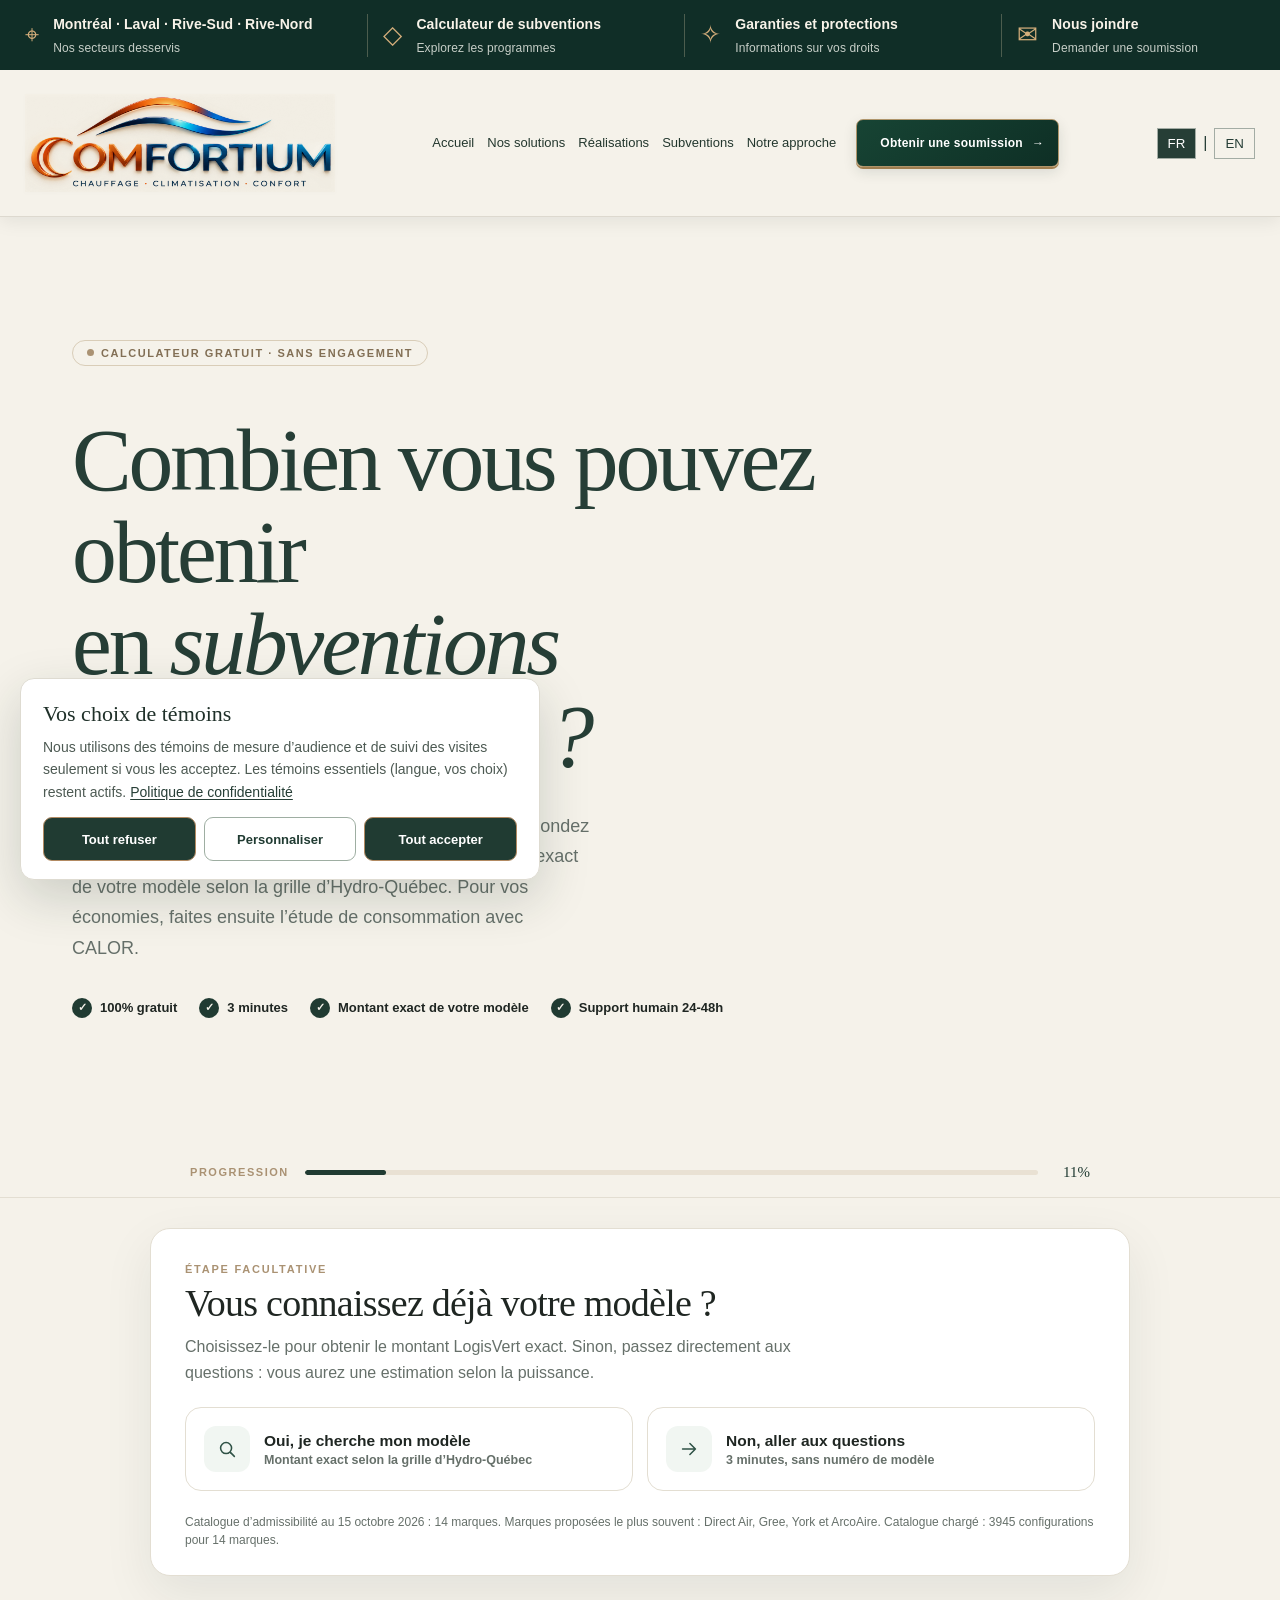
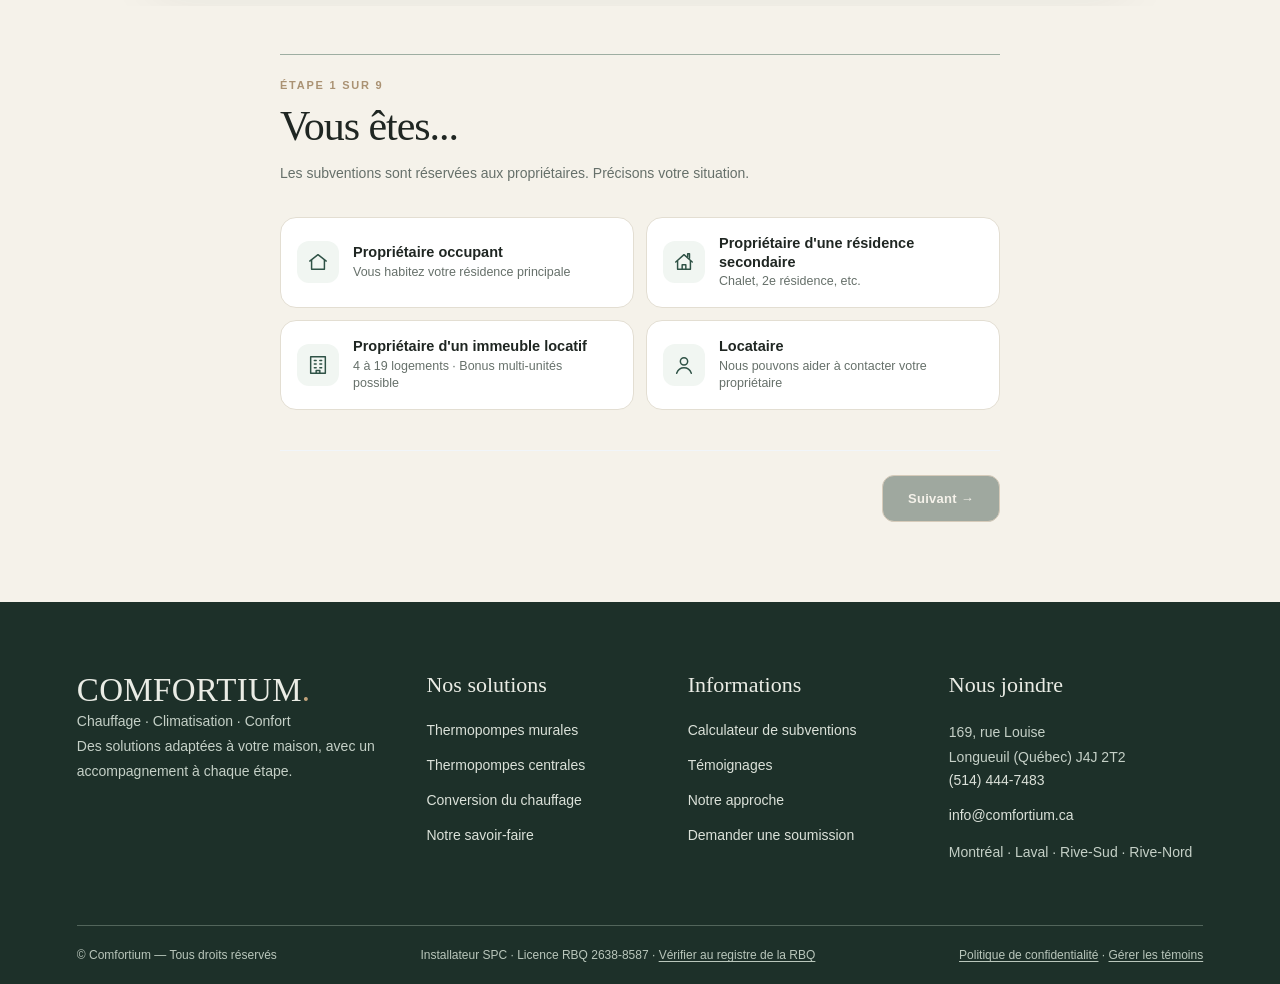
==== commit 6a5743b9: "Calculateur : étape « Vous connaissez déjà votre modèle ? » avec deux choix, recherche soignée et bo" ====
--- a/calculateur-subvention.html
+++ b/calculateur-subvention.html
@@ -406,14 +406,24 @@
 <!-- ═══════════════════════════════════════════ -->
 <!-- CALCULATEUR -->
 <!-- ═══════════════════════════════════════════ -->
-<section class="cv26-panel" id="cv26Lookup" aria-label="Recherche de thermopompe">
-<h2 data-v22-fr="Recherchez votre thermopompe" data-v22-en="Find your heat pump">Recherchez votre thermopompe</h2>
-<p class="cv26-help" data-v22-fr="Facultatif : si vous connaissez déjà votre modèle, choisissez-le pour obtenir le montant exact. Sinon, passez directement aux questions : vous aurez une fourchette. Catalogue d’admissibilité de 14 marques au 15 octobre 2026. Marques proposées le plus souvent : Direct Air, Gree, York et ArcoAire." data-v22-en="Optional: if you already know your model, select it to get the exact amount. Otherwise, go straight to the questions: you will get a range. Eligibility catalogue of 14 brands as of October 15, 2026. Brands most often offered: Direct Air, Gree, York and ArcoAire.">Facultatif : si vous connaissez déjà votre modèle, choisissez-le pour obtenir le montant exact. Sinon, passez directement aux questions : vous aurez une fourchette. Catalogue d’admissibilité de 14 marques au 15 octobre 2026. Marques proposées le plus souvent : Direct Air, Gree, York et ArcoAire.</p>
-<div class="cv26-field" style="margin:16px 0"><label for="cv26Search" data-v22-fr="Recherche directe : modèle intérieur, extérieur, AHRI ou ENERGY STAR" data-v22-en="Direct search: indoor model, outdoor model, AHRI or ENERGY STAR">Recherche directe : modèle intérieur, extérieur, AHRI ou ENERGY STAR</label><input id="cv26Search" type="search" autocomplete="off" placeholder="Ex. TW12HQ3D6DO, 10062019, 2634896" aria-describedby="cv26SearchInfo"><p id="cv26SearchInfo" class="cv26-help" role="status">Saisissez au moins 3 caractères pour trouver une configuration.</p><div id="cv26SearchResults" class="cv26-hidden" style="margin-top:10px"><label for="cv26Matches" data-v22-fr="Configurations correspondantes" data-v22-en="Matching configurations">Configurations correspondantes</label><select id="cv26Matches" style="width:100%;padding:12px;border:1px solid #b9cfc2;border-radius:8px"><option value="">— Choisir —</option></select></div></div>
-<div class="cv26-grid"><div class="cv26-field"><label for="cv26Brand" data-v22-fr="Marque" data-v22-en="Brand">Marque</label><select id="cv26Brand"><option value="">— Choisir —</option></select></div><div class="cv26-field"><label for="cv26Out" data-v22-fr="Modèle extérieur" data-v22-en="Outdoor model">Modèle extérieur</label><select id="cv26Out" disabled><option value="">— Choisir —</option></select></div><div class="cv26-field"><label for="cv26Config" data-v22-fr="Configuration intérieur / fournaise" data-v22-en="Indoor / furnace configuration">Configuration intérieur / fournaise</label><select id="cv26Config" disabled><option value="">— Choisir —</option></select></div><div class="cv26-field"><label for="cv26Type" data-v22-fr="Type de projet" data-v22-en="Project type">Type de projet</label><select id="cv26Type"><option value="res" data-v22-fr="Résidentiel" data-v22-en="Residential">Résidentiel</option><option value="multi" data-v22-fr="Multilogement" data-v22-en="Multi-unit building">Multilogement</option></select></div></div>
-<div id="cv26MultiFields" class="cv26-grid cv26-hidden" style="margin-top:14px"><div class="cv26-field"><label for="cv26Units" data-v22-fr="Nombre de logements" data-v22-en="Number of units">Nombre de logements</label><input id="cv26Units" type="number" min="2" max="999" value="2"></div><div class="cv26-field"><label for="cv26Devices" data-v22-fr="Nombre d'appareils envisagés" data-v22-en="Planned number of units">Nombre d'appareils envisagés</label><input id="cv26Devices" type="number" min="1" max="999" value="1"></div></div>
-<div id="cv26Preview" class="cv26-details cv26-hidden" aria-live="polite"></div><p id="cv26Status" class="cv26-help" role="status"></p>
-<button id="cv26Continue" disabled type="button" data-v22-fr="Continuer vers le questionnaire →" data-v22-en="Continue to the questionnaire →">Continuer vers le questionnaire →</button>
+<section class="cv26-panel cvp" id="cv26Lookup" aria-label="Recherche de thermopompe">
+<div class="cvp-head"><p class="cvp-eyebrow"><span data-v22-fr="Étape facultative" data-v22-en="Optional step">Étape facultative</span></p>
+<h2 data-v22-fr="Vous connaissez déjà votre modèle ?" data-v22-en="Do you already know your model?">Vous connaissez déjà votre modèle ?</h2>
+<p class="cvp-lead"><span data-v22-fr="Choisissez-le pour obtenir le montant LogisVert exact. Sinon, passez directement aux questions : vous aurez une estimation selon la puissance." data-v22-en="Select it to get the exact LogisVert amount. Otherwise, go straight to the questions: you will get an estimate based on capacity.">Choisissez-le pour obtenir le montant LogisVert exact. Sinon, passez directement aux questions : vous aurez une estimation selon la puissance.</span></p></div>
+<div class="cvp-choices" role="group">
+<button type="button" class="cvp-choice" id="cvpYes" aria-expanded="false" aria-controls="cvpSearch"><span class="cvp-ico"><svg viewBox="0 0 24 24" aria-hidden="true"><circle cx="11" cy="11" r="6"/><path d="M20 20l-4-4"/></svg></span><span class="cvp-txt"><strong><span data-v22-fr="Oui, je cherche mon modèle" data-v22-en="Yes, find my model">Oui, je cherche mon modèle</span></strong><small><span data-v22-fr="Montant exact selon la grille d’Hydro-Québec" data-v22-en="Exact amount from Hydro-Québec’s grid">Montant exact selon la grille d’Hydro-Québec</span></small></span></button>
+<button type="button" class="cvp-choice" id="cvpNo"><span class="cvp-ico"><svg viewBox="0 0 24 24" aria-hidden="true"><path d="M5 12h14M13 6l6 6-6 6"/></svg></span><span class="cvp-txt"><strong><span data-v22-fr="Non, aller aux questions" data-v22-en="No, go to the questions">Non, aller aux questions</span></strong><small><span data-v22-fr="3 minutes, sans numéro de modèle" data-v22-en="3 minutes, no model number needed">3 minutes, sans numéro de modèle</span></small></span></button>
+</div>
+<div class="cvp-search cv26-hidden" id="cvpSearch">
+<div class="cv26-field cvp-searchfield"><label for="cv26Search" data-v22-fr="Numéro de modèle, AHRI ou ENERGY STAR" data-v22-en="Model number, AHRI or ENERGY STAR">Numéro de modèle, AHRI ou ENERGY STAR</label><div class="cvp-inputwrap"><svg viewBox="0 0 24 24" aria-hidden="true"><circle cx="11" cy="11" r="6"/><path d="M20 20l-4-4"/></svg><input id="cv26Search" type="search" autocomplete="off" placeholder="Ex. TW12HQ3D6DO, 10062019, 2634896" aria-describedby="cv26SearchInfo"></div><p id="cv26SearchInfo" class="cv26-help" role="status">Saisissez au moins 3 caractères pour trouver une configuration.</p><div id="cv26SearchResults" class="cv26-hidden"><label for="cv26Matches" data-v22-fr="Configurations correspondantes" data-v22-en="Matching configurations">Configurations correspondantes</label><select id="cv26Matches"><option value="">— Choisir —</option></select></div></div>
+<div class="cvp-or"><span><span data-v22-fr="ou choisissez par marque" data-v22-en="or choose by brand">ou choisissez par marque</span></span></div>
+<div class="cv26-grid cvp-grid3"><div class="cv26-field"><label for="cv26Brand" data-v22-fr="Marque" data-v22-en="Brand">Marque</label><select id="cv26Brand"><option value="">— Choisir —</option></select></div><div class="cv26-field"><label for="cv26Out" data-v22-fr="Modèle extérieur" data-v22-en="Outdoor model">Modèle extérieur</label><select id="cv26Out" disabled><option value="">— Choisir —</option></select></div><div class="cv26-field"><label for="cv26Config" data-v22-fr="Configuration intérieure" data-v22-en="Indoor configuration">Configuration intérieure</label><select id="cv26Config" disabled><option value="">— Choisir —</option></select></div></div>
+<div class="cv26-field cvp-type"><label for="cv26Type" data-v22-fr="Type de projet" data-v22-en="Project type">Type de projet</label><select id="cv26Type"><option value="res" data-v22-fr="Résidentiel" data-v22-en="Residential">Résidentiel</option><option value="multi" data-v22-fr="Multilogement" data-v22-en="Multi-unit building">Multilogement</option></select></div>
+<div id="cv26MultiFields" class="cv26-grid cv26-hidden" style="margin-top:14px"><div class="cv26-field"><label for="cv26Units" data-v22-fr="Nombre de logements" data-v22-en="Number of units">Nombre de logements</label><input id="cv26Units" type="number" min="2" max="999" value="2"></div><div class="cv26-field"><label for="cv26Devices" data-v22-fr="Nombre d&#x27;appareils envisagés" data-v22-en="Planned number of units">Nombre d'appareils envisagés</label><input id="cv26Devices" type="number" min="1" max="999" value="1"></div></div>
+<div id="cv26Preview" class="cv26-details cv26-hidden" aria-live="polite"></div>
+<div class="cvp-actions"><button id="cv26Continue" disabled type="button" data-v22-fr="Continuer avec ce modèle →" data-v22-en="Continue with this model →">Continuer avec ce modèle →</button><button type="button" class="cvp-skip" id="cvpSkip"><span data-v22-fr="Passer aux questions" data-v22-en="Skip to the questions">Passer aux questions</span></button></div>
+</div>
+<p class="cvp-foot"><span data-v22-fr="Catalogue d’admissibilité au 15 octobre 2026 : 14 marques. Marques proposées le plus souvent : Direct Air, Gree, York et ArcoAire." data-v22-en="Eligibility catalogue as of October 15, 2026: 14 brands. Brands most often offered: Direct Air, Gree, York and ArcoAire.">Catalogue d’admissibilité au 15 octobre 2026 : 14 marques. Marques proposées le plus souvent : Direct Air, Gree, York et ArcoAire.</span> <span id="cv26Status" role="status"></span></p>
 </section>
 <section class="calc-section" id="calcSection">
 <div class="calc-inner">
--- a/calculateur-premium.css
+++ b/calculateur-premium.css
@@ -88,3 +88,45 @@
 
 /* Ancien pied de page en double */
 footer.footer{display:none!important}
+
+/* Étape facultative : recherche du modèle */
+.cvp{max-width:980px!important;padding:34px 34px 26px!important}
+.cvp-eyebrow{font:700 11px Arial,Helvetica,sans-serif;letter-spacing:.16em;text-transform:uppercase;color:var(--cf-gold);margin:0 0 6px}
+.cvp h2{margin:0 0 8px!important;font-size:clamp(28px,3.4vw,38px)!important}
+.cvp-lead{color:var(--cf-muted);line-height:1.6;margin:0 0 22px;max-width:640px}
+.cvp-choices{display:grid;grid-template-columns:1fr 1fr;gap:14px}
+.cvp-choice{display:flex;align-items:center;gap:14px;text-align:left;background:var(--cf-paper);border:1.5px solid var(--cf-line);border-radius:16px;padding:18px;cursor:pointer;font-family:Arial,Helvetica,sans-serif;color:var(--cf-ink);transition:border-color .15s,background .15s,box-shadow .15s}
+.cvp-choice:hover{border-color:#b9c4bd}
+.cvp-choice[aria-expanded="true"]{border-color:var(--cf-green);background:var(--cf-tint);box-shadow:0 0 0 3px rgba(32,59,50,.10)}
+.cvp-choice:focus-visible,.cvp-skip:focus-visible{outline:2px solid var(--cf-gold);outline-offset:2px}
+.cvp-ico{flex:0 0 46px;height:46px;border-radius:12px;background:var(--cf-tint);display:grid;place-items:center}
+.cvp-choice[aria-expanded="true"] .cvp-ico{background:var(--cf-paper)}
+.cvp-ico svg,.cvp-inputwrap svg{width:22px;height:22px;stroke:var(--cf-green2);fill:none;stroke-width:1.7;stroke-linecap:round;stroke-linejoin:round}
+.cvp-txt{display:flex;flex-direction:column;gap:3px}.cvp-txt strong{font-size:15.5px}.cvp-txt small{font-size:12.5px;color:var(--cf-muted)}
+.cvp-search{margin-top:22px;padding-top:22px;border-top:1px solid var(--cf-line);animation:cvpIn .3s ease}
+@keyframes cvpIn{from{opacity:0;transform:translateY(6px)}to{opacity:1;transform:none}}
+@media (prefers-reduced-motion:reduce){.cvp-search{animation:none}}
+.cvp-inputwrap{position:relative}.cvp-inputwrap svg{position:absolute;left:14px;top:50%;transform:translateY(-50%);pointer-events:none}
+.cvp-inputwrap input{width:100%;padding-left:46px!important;font-size:16px!important;height:54px}
+#cv26SearchResults{margin-top:10px}#cv26SearchResults select{width:100%}
+.cvp-or{display:flex;align-items:center;gap:12px;margin:22px 0 14px;color:var(--cf-muted);font-size:12.5px}
+.cvp-or::before,.cvp-or::after{content:"";flex:1;height:1px;background:var(--cf-line)}
+.cvp-grid3{grid-template-columns:repeat(3,minmax(0,1fr))!important}
+.cvp-type{margin-top:14px;max-width:320px}
+#cv26Preview{margin-top:20px!important;padding:18px 20px!important;display:grid;grid-template-columns:repeat(2,minmax(0,1fr));gap:4px 20px}
+#cv26Preview.cv26-hidden{display:none!important}
+#cv26Preview p{margin:3px 0;font-size:13.5px}
+#cv26Preview p.cv26-help{grid-column:1/-1;margin-top:8px;font-size:12px}
+.cvp-actions{display:flex;flex-wrap:wrap;align-items:center;gap:14px;margin-top:20px}
+#cv26Continue[disabled]{display:none!important}
+#cv26Continue{padding:14px 22px!important;font:700 14.5px Arial,Helvetica,sans-serif!important;cursor:pointer}
+.cvp-skip{background:none;border:0;color:var(--cf-green);text-decoration:underline;text-underline-offset:3px;font:600 13.5px Arial,Helvetica,sans-serif;cursor:pointer;padding:6px 2px}
+.cvp-foot{margin:22px 0 0;font-size:12px;color:var(--cf-muted);line-height:1.5}
+@media (max-width:760px){.cvp{padding:22px 18px 18px!important}.cvp-choices,.cvp-grid3,#cv26Preview{grid-template-columns:1fr!important}}
+/* Priorité sur l'ancien style « .cv26-panel button » */
+.cvp button.cvp-choice{background:var(--cf-paper)!important;color:var(--cf-ink)!important;border:1.5px solid var(--cf-line)!important;box-shadow:none!important;width:auto!important;margin:0!important;padding:18px!important;border-radius:16px!important}
+.cvp button.cvp-choice:hover{border-color:#b9c4bd!important}
+.cvp button.cvp-choice[aria-expanded="true"]{background:var(--cf-tint)!important;border-color:var(--cf-green)!important;box-shadow:0 0 0 3px rgba(32,59,50,.10)!important}
+.cvp button.cvp-choice strong{color:var(--cf-ink)!important}.cvp button.cvp-choice small{color:var(--cf-muted)!important}
+.cvp button.cvp-skip{background:none!important;color:var(--cf-green)!important;border:0!important;box-shadow:none!important;padding:6px 2px!important;width:auto!important}
+.cvp input[type="search"]::-webkit-search-cancel-button{filter:grayscale(1)}
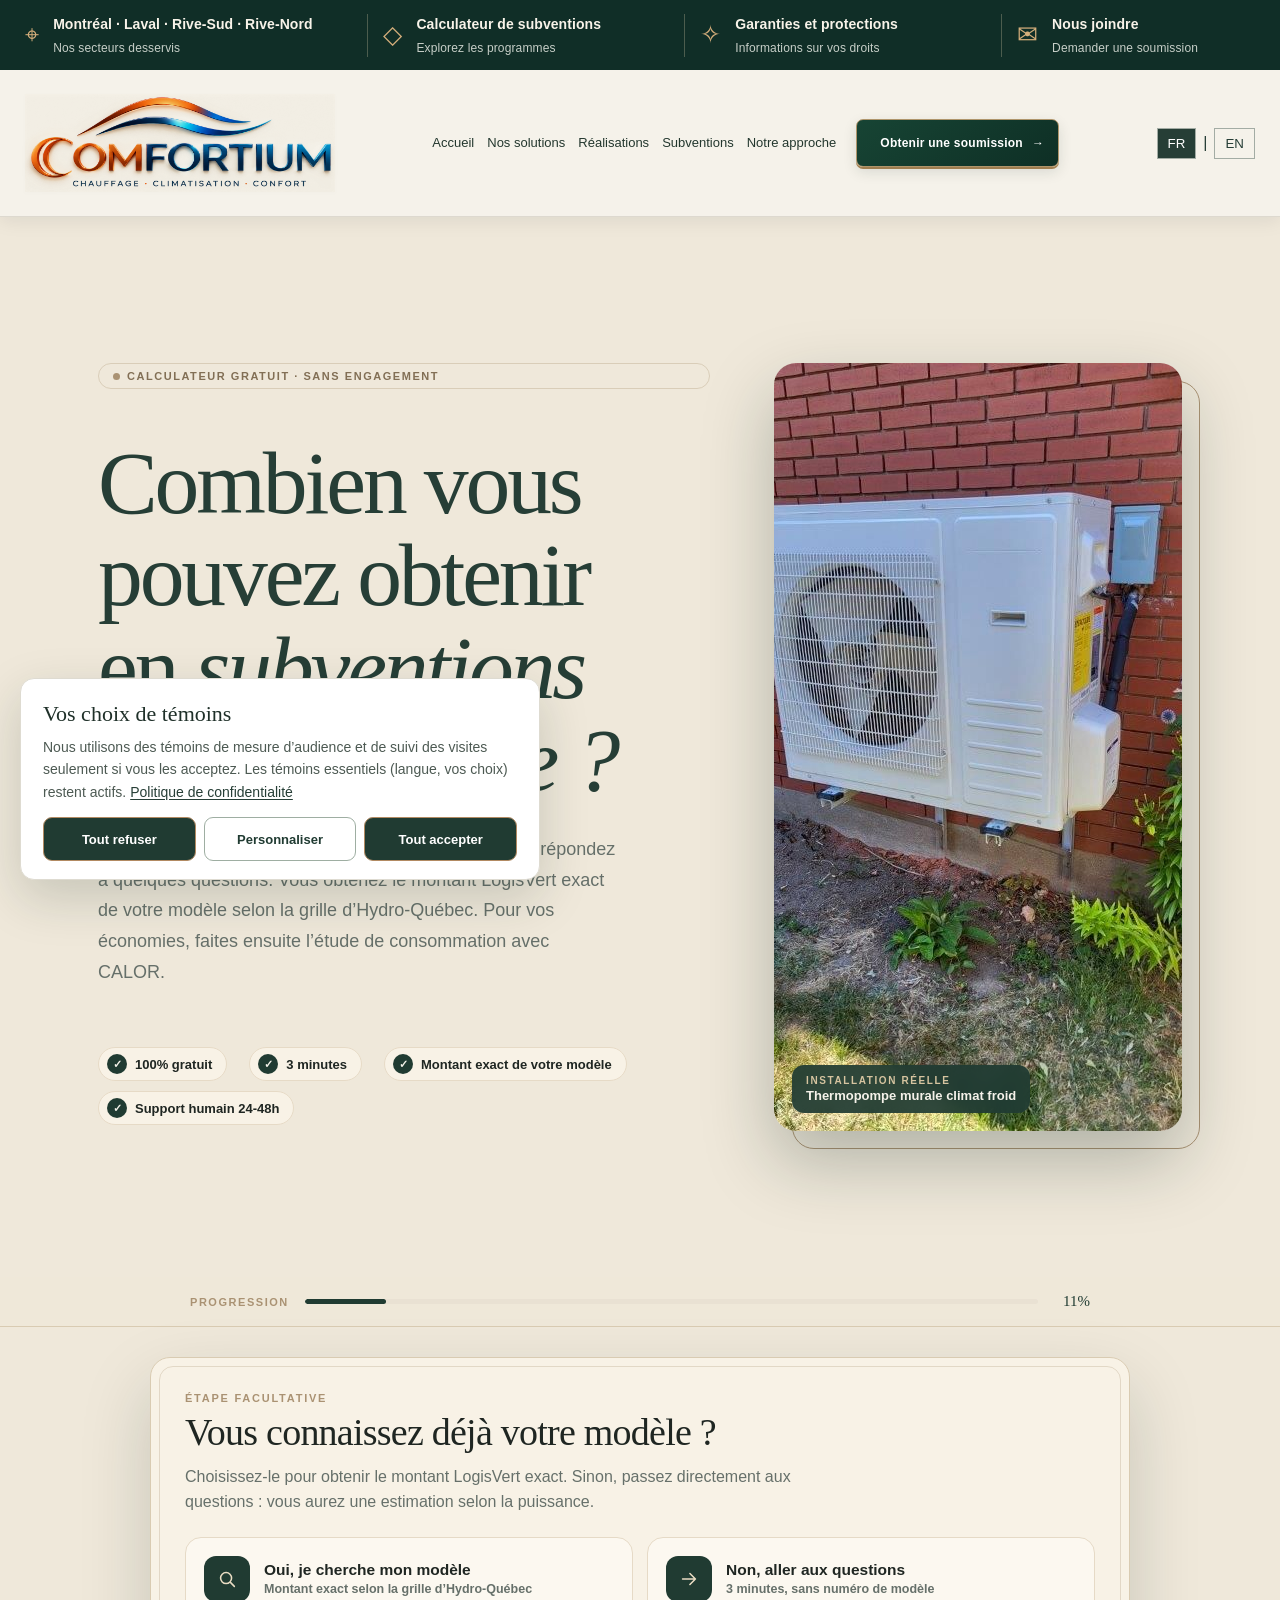
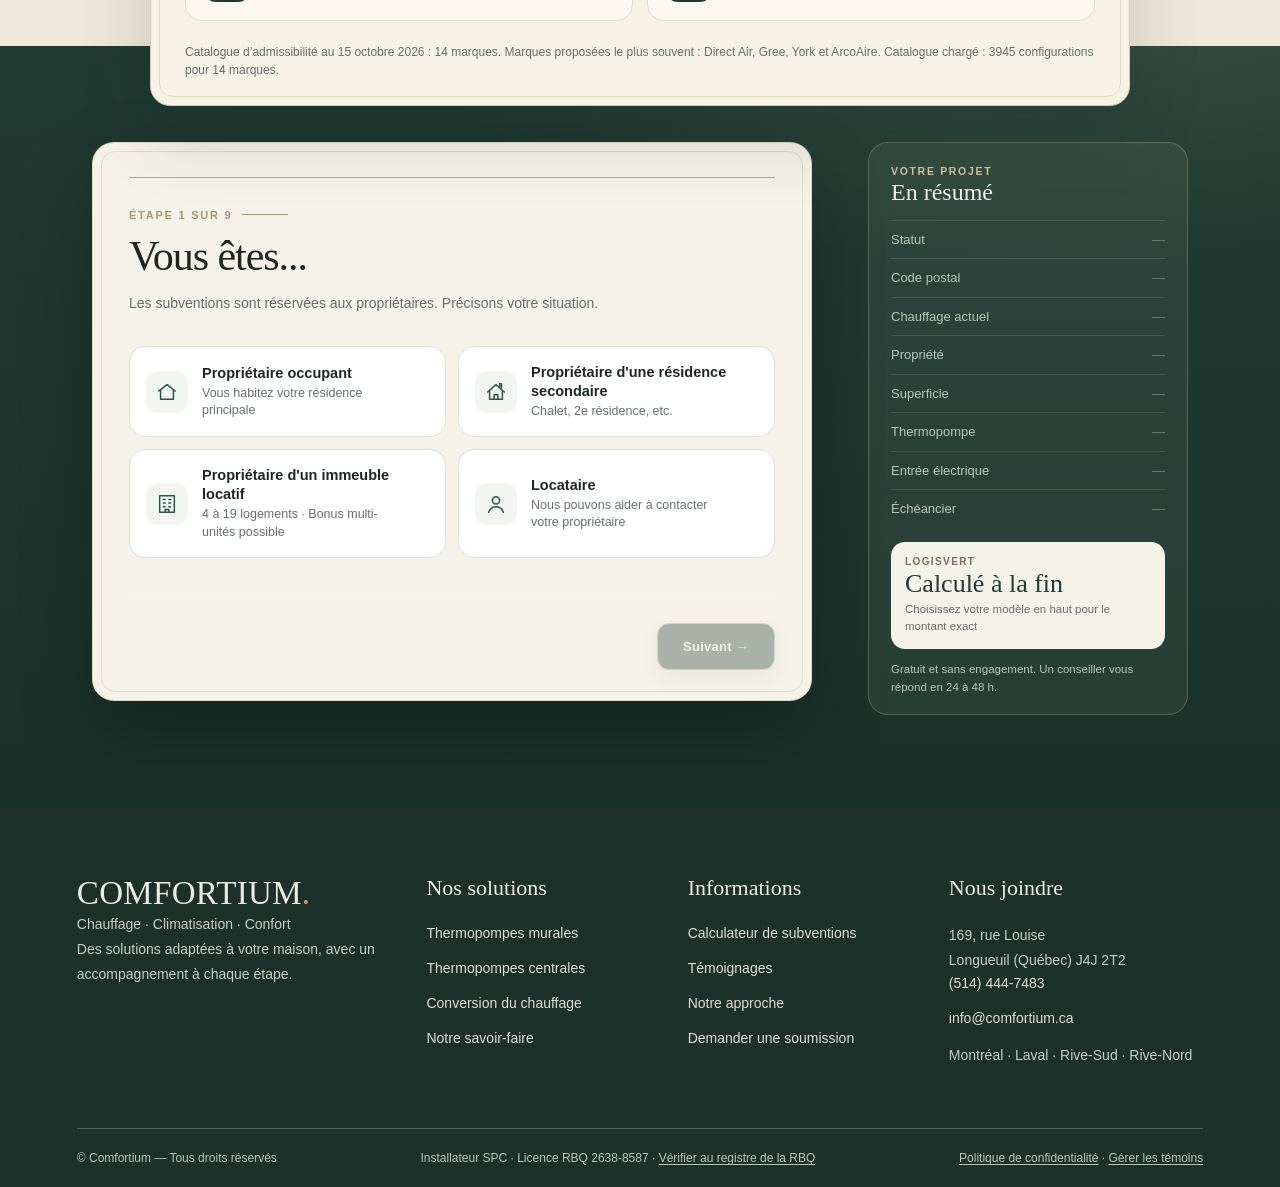
==== commit 4372837d: "Calculateur : photo dans l'en-tête, questionnaire sur bande verte et panneau « Votre projet » qui se" ====
--- a/calculateur-subvention.html
+++ b/calculateur-subvention.html
@@ -366,7 +366,7 @@
 <div class="hero-orb"></div>
 <div class="hero-orb2"></div>
 <div class="hero-grid"></div>
-<div class="hero-inner">
+<div class="hero-inner"><figure class="cfx-hero-fig"><img src="original_2.jpg" width="576" height="768" alt="Unité extérieure de thermopompe installée sur un mur de brique" loading="eager"/><figcaption><span class="cfx-cap-k" data-v22-fr="Installation réelle" data-v22-en="Real installation">Installation réelle</span><span data-v22-fr="Thermopompe murale climat froid" data-v22-en="Cold-climate wall-mounted heat pump">Thermopompe murale climat froid</span></figcaption></figure>
 <div class="hero-nav">
 <a class="hero-logo" href="index.html">
 <svg class="hero-logo-flame" fill="none" viewbox="0 0 100 100">
--- a/calculateur-premium.css
+++ b/calculateur-premium.css
@@ -130,3 +130,83 @@
 .cvp button.cvp-choice strong{color:var(--cf-ink)!important}.cvp button.cvp-choice small{color:var(--cf-muted)!important}
 .cvp button.cvp-skip{background:none!important;color:var(--cf-green)!important;border:0!important;box-shadow:none!important;padding:6px 2px!important;width:auto!important}
 .cvp input[type="search"]::-webkit-search-cancel-button{filter:grayscale(1)}
+
+/* ── Direction « crème chaud et or » (validée le 4 novembre 2026) : moins de blanc ── */
+:root{--cf-warm:#efe8da;--cf-card:#f8f2e6;--cf-tile:#fcf8f0;--cf-hair:#d9cbb2;--cf-hair2:#e6dac6}
+body,.hero,.calc-section,.result-section{background:var(--cf-warm)!important}
+.progress-wrap{background:rgba(239,232,218,.95)!important;border-bottom:1px solid var(--cf-hair)!important}
+/* Cartes : beige chaud, filet or, liseré intérieur */
+.cv26-panel,.cvp,.calc-inner,.capture-card,.precision-card,.roi-card{background:var(--cf-card)!important;border:1px solid var(--cf-hair)!important;box-shadow:0 1px 0 rgba(255,255,255,.7) inset,0 22px 50px rgba(60,45,20,.08)!important}
+.cvp,.calc-inner{position:relative}
+.cvp::before,.calc-inner::before{content:"";position:absolute;inset:8px;border:1px solid rgba(170,146,115,.28);border-radius:14px;pointer-events:none}
+.calc-inner{max-width:820px!important;margin:30px auto!important;padding:40px 44px 34px!important;border-radius:22px!important}
+@media (max-width:700px){.calc-inner{margin:16px!important;padding:26px 18px 22px!important}.calc-inner::before,.cvp::before{inset:5px}}
+.step-number{display:inline-flex;align-items:center;gap:10px}
+.step-number::after{content:"";width:46px;height:1px;background:var(--cf-gold)}
+/* Tuiles et champs */
+.option,.cvp button.cvp-choice{background:var(--cf-tile)!important;border-color:var(--cf-hair2)!important}
+.option:hover,.cvp button.cvp-choice:hover{border-color:var(--cf-gold)!important}
+.option.selected,.cvp button.cvp-choice[aria-expanded="true"]{background:#fffdf8!important;border-color:var(--cf-green)!important;box-shadow:inset 4px 0 0 var(--cf-gold),0 8px 22px rgba(32,59,50,.10)!important}
+.option-emoji,.cvp-ico{background:var(--cf-green)!important;border-radius:12px!important}
+.option-emoji svg,.cvp-ico svg{stroke:#e9dcc3!important}
+.option.selected .option-emoji,.cvp button.cvp-choice[aria-expanded="true"] .cvp-ico{background:var(--cf-green2)!important}
+.cv26-panel select,.cv26-panel input,.precision-select,.input-field{background:var(--cf-tile)!important;border-color:var(--cf-hair2)!important}
+#cv26Preview{background:#fffdf8!important;border:1px solid var(--cf-hair2)!important;border-left:3px solid var(--cf-gold)!important}
+.cvp-search,.cvp-or::before,.cvp-or::after{border-color:var(--cf-hair)!important}
+.cvp-or::before,.cvp-or::after{background:var(--cf-hair)!important}
+/* Boutons : vert avec filet or, survol or */
+.btn-primary,#btnNext,#cv26Continue,.cta-rdv{box-shadow:0 8px 20px rgba(32,59,50,.18)!important}
+.btn-primary:hover:not([disabled]),#btnNext:hover:not([disabled]),#cv26Continue:hover{background:#2a4a3e!important}
+.btn-ghost,#btnPrev,.cta-call{background:var(--cf-tile)!important;border-color:var(--cf-hair)!important}
+/* Badges de l'en-tête */
+.hero-trust-item{background:var(--cf-card);border:1px solid var(--cf-hair2);border-radius:999px;padding:6px 14px 6px 8px}
+
+/* ── Version plus riche : photo dans l'en-tête, questionnaire sur bande verte, panneau « Votre projet » ── */
+.hero{padding-top:56px!important;padding-bottom:56px!important}
+.hero-inner{display:grid!important;grid-template-columns:minmax(0,1.2fr) minmax(0,.8fr);column-gap:64px;align-items:start;max-width:1180px!important}
+.hero-inner>*:not(.cfx-hero-fig){grid-column:1}
+.cfx-hero-fig{grid-column:2;grid-row:1/span 8;margin:0;position:relative;align-self:center}
+.cfx-hero-fig img{display:block;width:100%;max-width:100%;aspect-ratio:4/5;object-fit:cover;border-radius:22px;box-shadow:0 30px 70px rgba(18,39,32,.28)}
+.cfx-hero-fig::before{content:"";position:absolute;inset:18px -18px -18px 18px;border:1px solid var(--cf-gold);border-radius:22px;z-index:-1}
+.cfx-hero-fig figcaption{position:absolute;left:18px;bottom:18px;background:rgba(32,59,50,.92);color:var(--cf-cream);padding:10px 14px;border-radius:12px;display:flex;flex-direction:column;gap:2px;font:600 13px Arial,Helvetica,sans-serif;backdrop-filter:blur(6px)}
+.cfx-cap-k{font:700 10px Arial,Helvetica,sans-serif!important;letter-spacing:.16em;text-transform:uppercase;color:#d6c4a0}
+@media (max-width:900px){.hero-inner{grid-template-columns:1fr}.cfx-hero-fig{grid-column:1;grid-row:auto;margin-top:28px;max-width:420px}.cfx-hero-fig::before{display:none}}
+
+.cvp{position:relative;z-index:2;margin-bottom:-60px!important;box-shadow:0 30px 70px rgba(18,39,32,.18)!important}
+.progress-wrap{position:relative;z-index:1}
+
+.calc-section{background:radial-gradient(1200px 500px at 85% -10%,rgba(214,196,160,.14),transparent 60%),linear-gradient(180deg,#203b32,#1a3129)!important;padding:96px 24px 90px!important;display:grid!important;grid-template-columns:minmax(0,720px) 320px;justify-content:center;column-gap:56px;align-items:start}
+.calc-section .calc-inner{max-width:none!important;margin:0!important;width:100%}
+.calc-section .calc-inner{background:var(--cf-cream)!important;border:1px solid rgba(214,196,160,.55)!important;border-radius:22px!important;padding:34px 36px 30px!important;box-shadow:0 30px 70px rgba(0,0,0,.25)!important}
+.calc-section .step-number{color:var(--cf-gold)!important}
+.calc-section .step-question{color:var(--cf-ink)!important}
+.calc-section .step-help,.calc-section .input-help{color:var(--cf-muted)!important}
+.calc-section .step-info{background:var(--cf-paper)!important;border:1px solid var(--cf-line)!important;color:var(--cf-ink)!important;border-radius:12px!important}
+.calc-section .input-label{color:#826f55!important}
+.calc-section .input-field{background:var(--cf-paper)!important;font-size:18px!important}
+.calc-section .option{background:var(--cf-paper)!important;border:1.5px solid var(--cf-line)!important}
+.calc-section .option:hover{border-color:#b9c4bd!important}
+.calc-section .option.selected{background:var(--cf-tint)!important;border-color:var(--cf-green)!important;box-shadow:0 0 0 3px rgba(32,59,50,.10)!important}
+.calc-section .option-emoji{background:var(--cf-tint)!important}
+.calc-section .option.selected .option-emoji{background:var(--cf-paper)!important}
+.calc-section #btnNext{background:var(--cf-green)!important;color:var(--cf-cream)!important;border:1px solid var(--cf-gold)!important}
+.calc-section #btnNext[disabled]{opacity:.35!important;background:var(--cf-green)!important}
+.calc-section #btnPrev{color:var(--cf-green)!important;border-color:#9eaea2!important;background:transparent!important}
+.hero{min-height:0!important}
+@media (max-width:640px){.calc-section .calc-inner{padding:24px 18px!important}}
+
+.cfx-side{position:sticky;top:96px;background:rgba(245,242,234,.06);border:1px solid rgba(214,196,160,.28);border-radius:20px;padding:22px 22px 18px;color:var(--cf-cream)}
+.cfx-side h3{margin:0 0 4px;font:normal 24px Georgia,"Times New Roman",serif;color:var(--cf-cream)}
+.cfx-side .cfx-eb{margin:0 0 2px;font:700 10.5px Arial,Helvetica,sans-serif;letter-spacing:.16em;text-transform:uppercase;color:#d6c4a0}
+.cfx-side dl{margin:14px 0 0;display:grid;gap:0}
+.cfx-side dl div{display:flex;justify-content:space-between;gap:12px;padding:9px 0;border-top:1px solid rgba(214,196,160,.18);font-size:13px}
+.cfx-side dt{color:#b9c6bb}.cfx-side dd{margin:0;text-align:right;font-weight:700;color:var(--cf-cream)}
+.cfx-side dd.cfx-empty{color:rgba(245,242,234,.35);font-weight:400}
+.cfx-side .cfx-amt{margin-top:14px;padding:14px;border-radius:14px;background:var(--cf-cream);color:var(--cf-green)}
+.cfx-side .cfx-amt small{display:block;font:700 10px Arial,Helvetica,sans-serif;letter-spacing:.14em;text-transform:uppercase;color:#826f55}
+.cfx-side .cfx-amt strong{display:block;font:normal 26px Georgia,serif;margin-top:2px}
+.cfx-side .cfx-amt span{display:block;font-size:11.5px;color:var(--cf-muted);margin-top:2px}
+.cfx-side .cfx-note{margin:12px 0 0;font-size:11.5px;line-height:1.5;color:#b9c6bb}
+@media (max-width:1100px){.calc-section{grid-template-columns:minmax(0,720px)}.cfx-side{display:none}}
+@media (max-width:640px){.calc-section{padding:84px 16px 64px!important}}
+.option-emoji svg,.calc-section .option-emoji svg{stroke:#2f5246!important;opacity:1!important;width:22px!important;height:22px!important}
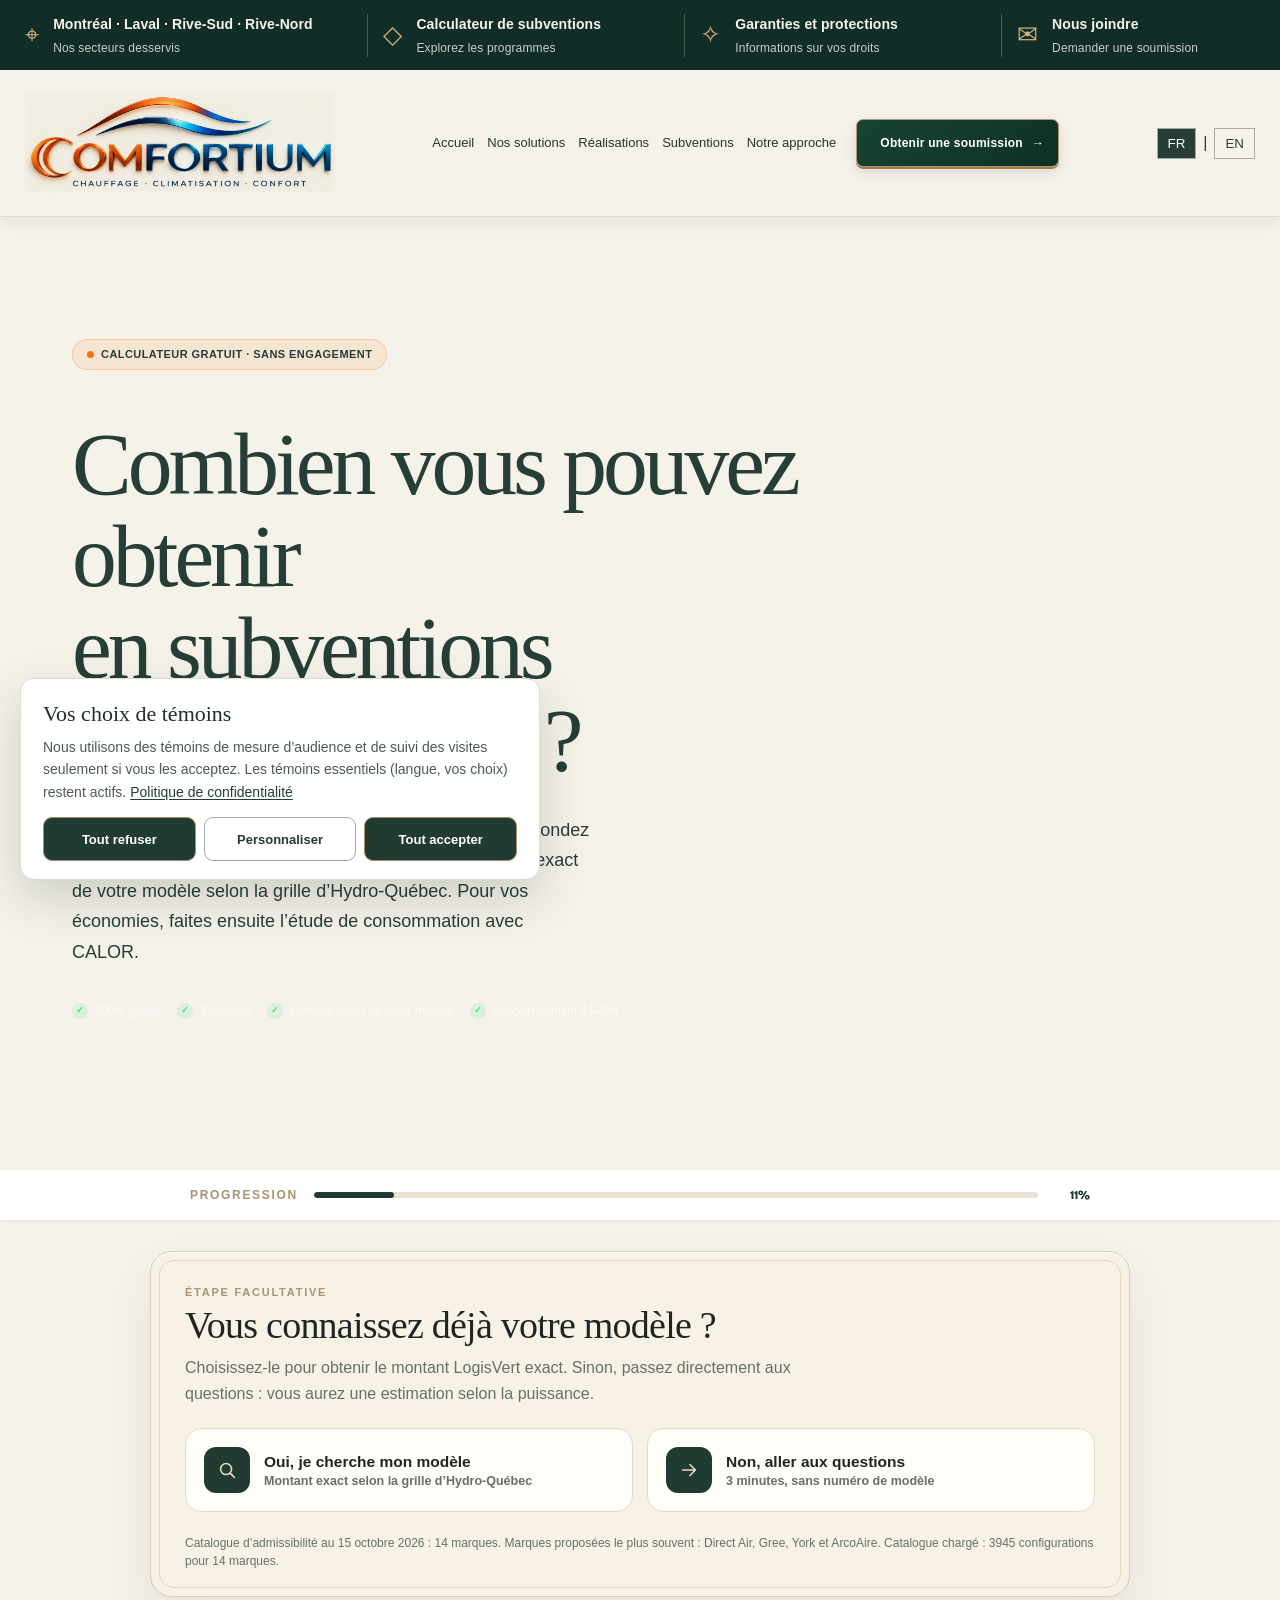
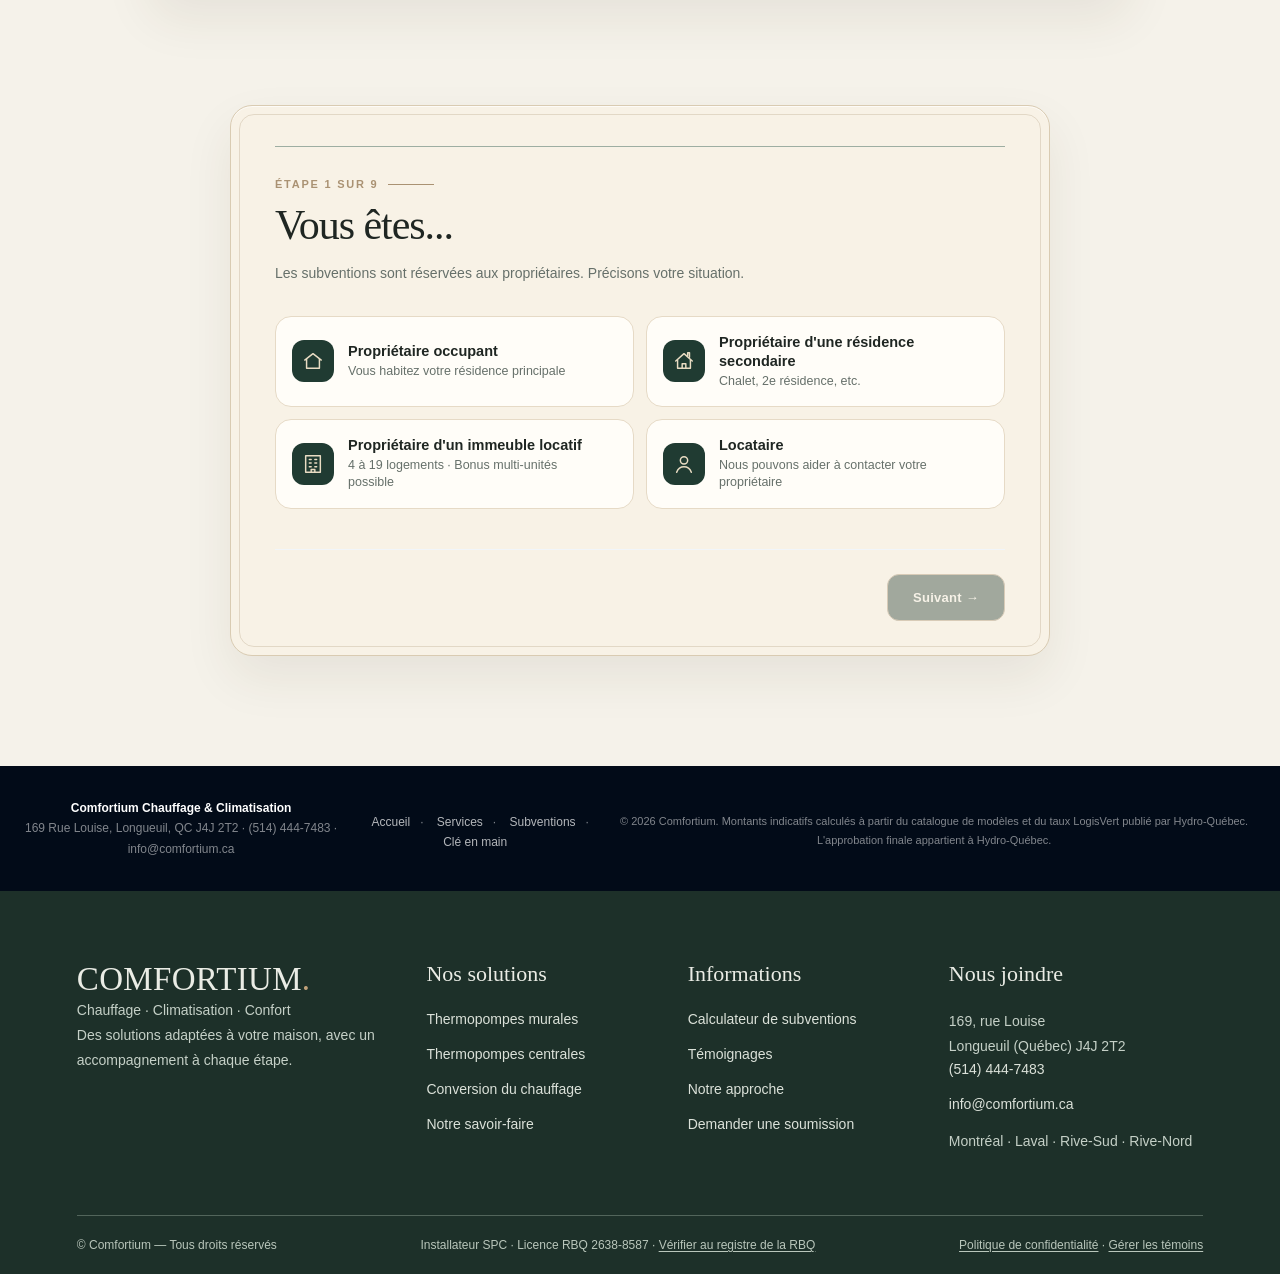
==== commit d3885c6e: "Calculateur : seul le formulaire est mis à niveau (recherche de modèle et questions) ; en-tête, résu" ====
--- a/calculateur-subvention.html
+++ b/calculateur-subvention.html
@@ -366,7 +366,7 @@
 <div class="hero-orb"></div>
 <div class="hero-orb2"></div>
 <div class="hero-grid"></div>
-<div class="hero-inner"><figure class="cfx-hero-fig"><img src="original_2.jpg" width="576" height="768" alt="Unité extérieure de thermopompe installée sur un mur de brique" loading="eager"/><figcaption><span class="cfx-cap-k" data-v22-fr="Installation réelle" data-v22-en="Real installation">Installation réelle</span><span data-v22-fr="Thermopompe murale climat froid" data-v22-en="Cold-climate wall-mounted heat pump">Thermopompe murale climat froid</span></figcaption></figure>
+<div class="hero-inner">
 <div class="hero-nav">
 <a class="hero-logo" href="index.html">
 <svg class="hero-logo-flame" fill="none" viewbox="0 0 100 100">
--- a/calculateur-premium.css
+++ b/calculateur-premium.css
@@ -1,212 +1,87 @@
-/* Calculateur — habillage premium aligné sur le site et l'étude CALOR (novembre 2026).
-   Couche chargée en dernier : elle remplace les anciennes couleurs (orange, bleu, marine) et les émojis
-   par la palette Comfortium (crème, vert, or) et des icônes au trait. La logique du calculateur ne change pas. */
-:root{
-  --cf-cream:#f5f2ea; --cf-paper:#ffffff; --cf-green:#203b32; --cf-green2:#2f5246; --cf-tint:#f1f6f2;
-  --cf-gold:#aa9273; --cf-gold-soft:#e9e1d3; --cf-ink:#1f2622; --cf-muted:#66706a; --cf-line:#e3ded2;
-  --orange:#203b32; --orange-dark:#203b32; --cyan:#2f5246; --cyan-light:#aa9273; --green:#2f5246; --bg:#f5f2ea; --text:#1f2622; --text-muted:#66706a; --border:#e3ded2;
+/* Calculateur — mise à niveau du FORMULAIRE seulement (recherche de modèle + questions).
+   Le reste de la page (en-tête, résultat, pied de page, fond) garde son apparence d'origine.
+   Toutes les règles sont limitées à #cv26Lookup, à la barre de progression et à #calcSection. */
+#cv26Lookup,#calcSection,#progressWrap{
+  --cf-cream:#f5f2ea; --cf-card:#f8f2e6; --cf-tile:#fffdf8; --cf-green:#203b32; --cf-green2:#2f5246; --cf-tint:#f1f6f2;
+  --cf-gold:#aa9273; --cf-gold-soft:#e9e1d3; --cf-hair:#d9cbb2; --cf-hair2:#e6dac6; --cf-ink:#1f2622; --cf-muted:#66706a;
 }
-body{background:var(--cf-cream)!important;color:var(--cf-ink)}
 
-/* En-tête de page */
-.hero{background:var(--cf-cream)!important;color:var(--cf-ink)!important;padding-bottom:40px!important}
-.hero-orb,.hero-orb2,.hero-grid,.hero-nav{display:none!important}
-.hero-badge{background:transparent!important;border:1px solid #d9cdb8!important;color:#826f55!important;font:700 11px Arial,Helvetica,sans-serif!important;letter-spacing:.14em!important;text-transform:uppercase;box-shadow:none!important}
-.hero-badge-dot{background:var(--cf-gold)!important;box-shadow:none!important}
-.hero h1{color:var(--cf-green)!important;font-family:Georgia,"Times New Roman",serif!important;font-weight:normal!important;letter-spacing:-.035em!important}
-.hero h1 em{font-style:italic;color:var(--cf-green2)!important;background:none!important;-webkit-text-fill-color:currentColor!important}
-.hero-sub{color:var(--cf-muted)!important;max-width:620px}
-.hero-trust{display:flex!important;flex-wrap:wrap;gap:10px 22px!important;margin-top:26px!important;opacity:1!important}
-.hero-trust-item{color:var(--cf-ink)!important;font:600 13px Arial,Helvetica,sans-serif!important;opacity:1!important;display:flex;align-items:center;gap:8px}
-.hero-trust-check{width:20px!important;height:20px!important;border-radius:50%!important;background:var(--cf-green)!important;color:var(--cf-cream)!important;font-size:11px!important;display:grid!important;place-items:center;border:0!important}
+/* Barre de progression du formulaire */
+#progressWrap .progress-fill{background:var(--cf-green)!important}
+#progressWrap .progress-bar{background:var(--cf-gold-soft)!important}
+#progressWrap .progress-label{color:var(--cf-gold)!important;letter-spacing:.14em}
+#progressWrap .progress-pct{color:var(--cf-green)!important}
 
-/* Barre de progression */
-.progress-wrap{background:rgba(245,242,234,.94)!important;border-bottom:1px solid var(--cf-line)!important;box-shadow:none!important;backdrop-filter:blur(10px)}
-.progress-label{color:var(--cf-gold)!important;font:700 11px Arial,Helvetica,sans-serif!important;letter-spacing:.14em!important;text-transform:uppercase}
-.progress-bar{background:var(--cf-gold-soft)!important;height:5px!important;border-radius:99px!important}
-.progress-fill{background:var(--cf-green)!important;border-radius:99px!important}
-.progress-pct{color:var(--cf-green)!important;font:normal 15px Georgia,serif!important}
-
-/* Recherche de modèle */
-.cv26-panel{background:var(--cf-paper)!important;border:1px solid var(--cf-line)!important;border-radius:20px!important;box-shadow:0 18px 50px rgba(18,39,32,.08)!important}
-.cv26-panel h2{font:normal 30px/1.2 Georgia,"Times New Roman",serif!important;color:var(--cf-ink)!important;letter-spacing:-.02em}
-.cv26-panel label,.cv26-field label{font:700 11px Arial,Helvetica,sans-serif!important;letter-spacing:.1em!important;text-transform:uppercase;color:#826f55!important}
-.cv26-panel select,.cv26-panel input,.precision-select,.input-field{border:1.5px solid var(--cf-line)!important;border-radius:12px!important;background:var(--cf-paper)!important;color:var(--cf-ink)!important;font:15px Arial,Helvetica,sans-serif!important;padding:12px 14px!important;box-shadow:none!important}
-.cv26-panel select:focus,.cv26-panel input:focus,.input-field:focus{border-color:var(--cf-green)!important;outline:2px solid rgba(170,146,115,.45)!important;outline-offset:1px}
-.cv26-help,.input-help{color:var(--cf-muted)!important}
-#cv26Preview{background:var(--cf-cream)!important;border:0!important;border-left:3px solid var(--cf-gold)!important;border-radius:12px!important;color:var(--cf-ink)!important}
-#cv26Preview strong{color:var(--cf-green)!important}
-#cv26Continue{background:var(--cf-green)!important;color:var(--cf-cream)!important;border:1px solid var(--cf-gold)!important;border-radius:12px!important}
-#cv26Continue[disabled]{opacity:.45}
-
-/* Étapes */
-.calc-section{background:var(--cf-cream)!important}
-.step-number{color:var(--cf-gold)!important;font:700 11px Arial,Helvetica,sans-serif!important;letter-spacing:.16em!important;text-transform:uppercase}
-.step-question{font:normal clamp(30px,4vw,42px)/1.12 Georgia,"Times New Roman",serif!important;color:var(--cf-ink)!important;letter-spacing:-.025em!important;text-wrap:balance}
-.step-help,.step-info{color:var(--cf-muted)!important}
-.options{display:grid!important;grid-template-columns:repeat(2,minmax(0,1fr))!important;gap:12px!important}
-@media (max-width:640px){.options{grid-template-columns:1fr!important}}
-.option{background:var(--cf-paper)!important;border:1.5px solid var(--cf-line)!important;border-radius:16px!important;box-shadow:none!important;padding:16px 44px 16px 16px!important;align-items:center!important;transition:border-color .15s,background .15s,box-shadow .15s!important;transform:none!important}
-.option:hover{border-color:#b9c4bd!important;transform:none!important}
-.option.selected{border-color:var(--cf-green)!important;background:var(--cf-tint)!important;box-shadow:0 0 0 3px rgba(32,59,50,.10)!important}
-.option.selected::after{background:var(--cf-green)!important;color:var(--cf-cream)!important;border:1px solid var(--cf-gold)}
-.option:focus-visible{outline:2px solid var(--cf-gold)!important;outline-offset:2px}
-.option-emoji{width:42px!important;height:42px!important;flex:0 0 42px!important;border-radius:12px!important;background:var(--cf-tint)!important;display:grid!important;place-items:center;font-size:0!important}
-.option-emoji svg{width:22px;height:22px;stroke:var(--cf-green2);fill:none;stroke-width:1.6;stroke-linecap:round;stroke-linejoin:round}
-.option.selected .option-emoji{background:var(--cf-paper)!important}
-.option-label{font:700 14.5px/1.3 Arial,Helvetica,sans-serif!important;color:var(--cf-ink)!important}
-.option-desc{color:var(--cf-muted)!important;font-size:12.5px!important}
-.btn-primary,#btnNext{background:var(--cf-green)!important;color:var(--cf-cream)!important;border:1px solid var(--cf-gold)!important;border-radius:12px!important;box-shadow:none!important}
-.btn-primary[disabled],#btnNext[disabled]{opacity:.4!important;background:var(--cf-green)!important}
-.btn-ghost,#btnPrev{background:transparent!important;color:var(--cf-green)!important;border:1px solid #9eaea2!important;border-radius:12px!important}
-
-/* Résultat */
-.result-section{background:var(--cf-cream)!important}
-.result-emoji,.precision-icon,.roi-icon,.capture-emoji,.breakdown-icon{display:none!important}
-.result-title{font:normal clamp(34px,4.5vw,52px)/1.08 Georgia,"Times New Roman",serif!important;color:var(--cf-green)!important;letter-spacing:-.03em!important}
-.result-sub{color:var(--cf-muted)!important}
-.total-card{background:var(--cf-green)!important;border:0!important;border-radius:22px!important;box-shadow:0 24px 60px rgba(18,39,32,.25)!important;color:var(--cf-cream)!important;overflow:hidden}
-.total-card::before,.total-card::after{display:none!important}
-.total-label{color:#d6c4a0!important;font:700 11px Arial,Helvetica,sans-serif!important;letter-spacing:.18em!important;text-transform:uppercase}
-.total-amount{font:normal clamp(56px,8vw,84px)/1 Georgia,"Times New Roman",serif!important;color:var(--cf-cream)!important;-webkit-text-fill-color:var(--cf-cream)!important;background:none!important;letter-spacing:-.03em!important}
-.total-sub{color:#c9d4cc!important}
-.breakdown-item{background:rgba(255,255,255,.05)!important;border:1px solid rgba(214,196,160,.22)!important;border-radius:14px!important}
-.breakdown-name{color:#d6c4a0!important}
-.breakdown-amount{font:normal 22px/1.15 Georgia,"Times New Roman",serif!important;color:var(--cf-cream)!important}
-.breakdown-note{color:#b9c6bb!important}
-.precision-card,.roi-card,.capture-card{background:var(--cf-paper)!important;border:1px solid var(--cf-line)!important;border-radius:20px!important;box-shadow:0 14px 40px rgba(18,39,32,.07)!important}
-.capture-card{position:relative;border-left:4px solid var(--cf-gold)!important;text-align:left!important}
-.capture-head{text-align:left!important}
-.capture-title,.precision-title,.roi-title{font:normal 28px/1.2 Georgia,"Times New Roman",serif!important;color:var(--cf-ink)!important}
-.capture-sub,.capture-note,.precision-sub,.roi-sub{color:var(--cf-muted)!important}
-.capture-note a{color:var(--cf-green)!important}
-.roi-stat-val{font:normal 26px Georgia,serif!important;color:var(--cf-green)!important}
-.cta-row{gap:12px!important}
-.cta-btn{border-radius:12px!important;font:700 14px Arial,Helvetica,sans-serif!important;box-shadow:none!important}
-.cta-rdv{background:var(--cf-green)!important;color:var(--cf-cream)!important;border:1px solid var(--cf-gold)!important}
-.cta-call{background:transparent!important;color:var(--cf-green)!important;border:1px solid #9eaea2!important}
-
-/* Ancien pied de page en double */
-footer.footer{display:none!important}
-
-/* Étape facultative : recherche du modèle */
-.cvp{max-width:980px!important;padding:34px 34px 26px!important}
+/* ── Recherche de modèle ── */
+#cv26Lookup{background:var(--cf-card)!important;border:1px solid var(--cf-hair)!important;border-radius:22px!important;box-shadow:0 1px 0 rgba(255,255,255,.7) inset,0 22px 50px rgba(60,45,20,.08)!important;padding:34px 34px 26px!important;max-width:980px!important;position:relative;color:var(--cf-ink)!important}
+#cv26Lookup::before{content:"";position:absolute;inset:8px;border:1px solid rgba(170,146,115,.28);border-radius:15px;pointer-events:none}
+#cv26Lookup h2{font:normal clamp(28px,3.4vw,38px)/1.15 Georgia,"Times New Roman",serif!important;color:var(--cf-ink)!important;letter-spacing:-.02em;margin:0 0 8px!important}
+#cv26Lookup label{font:700 11px Arial,Helvetica,sans-serif!important;letter-spacing:.1em!important;text-transform:uppercase;color:#826f55!important}
+#cv26Lookup select,#cv26Lookup input{border:1.5px solid var(--cf-hair2)!important;border-radius:12px!important;background:var(--cf-tile)!important;color:var(--cf-ink)!important;font:15px Arial,Helvetica,sans-serif!important;padding:12px 14px!important;box-shadow:none!important}
+#cv26Lookup select:focus,#cv26Lookup input:focus{border-color:var(--cf-green)!important;outline:2px solid rgba(170,146,115,.45)!important;outline-offset:1px}
+#cv26Lookup .cv26-help{color:var(--cf-muted)!important}
 .cvp-eyebrow{font:700 11px Arial,Helvetica,sans-serif;letter-spacing:.16em;text-transform:uppercase;color:var(--cf-gold);margin:0 0 6px}
-.cvp h2{margin:0 0 8px!important;font-size:clamp(28px,3.4vw,38px)!important}
 .cvp-lead{color:var(--cf-muted);line-height:1.6;margin:0 0 22px;max-width:640px}
 .cvp-choices{display:grid;grid-template-columns:1fr 1fr;gap:14px}
-.cvp-choice{display:flex;align-items:center;gap:14px;text-align:left;background:var(--cf-paper);border:1.5px solid var(--cf-line);border-radius:16px;padding:18px;cursor:pointer;font-family:Arial,Helvetica,sans-serif;color:var(--cf-ink);transition:border-color .15s,background .15s,box-shadow .15s}
-.cvp-choice:hover{border-color:#b9c4bd}
-.cvp-choice[aria-expanded="true"]{border-color:var(--cf-green);background:var(--cf-tint);box-shadow:0 0 0 3px rgba(32,59,50,.10)}
-.cvp-choice:focus-visible,.cvp-skip:focus-visible{outline:2px solid var(--cf-gold);outline-offset:2px}
-.cvp-ico{flex:0 0 46px;height:46px;border-radius:12px;background:var(--cf-tint);display:grid;place-items:center}
-.cvp-choice[aria-expanded="true"] .cvp-ico{background:var(--cf-paper)}
-.cvp-ico svg,.cvp-inputwrap svg{width:22px;height:22px;stroke:var(--cf-green2);fill:none;stroke-width:1.7;stroke-linecap:round;stroke-linejoin:round}
-.cvp-txt{display:flex;flex-direction:column;gap:3px}.cvp-txt strong{font-size:15.5px}.cvp-txt small{font-size:12.5px;color:var(--cf-muted)}
-.cvp-search{margin-top:22px;padding-top:22px;border-top:1px solid var(--cf-line);animation:cvpIn .3s ease}
+#cv26Lookup button.cvp-choice{display:flex;align-items:center;gap:14px;text-align:left;background:var(--cf-tile)!important;color:var(--cf-ink)!important;border:1.5px solid var(--cf-hair2)!important;border-radius:16px!important;padding:18px!important;margin:0!important;width:auto!important;box-shadow:none!important;cursor:pointer;font-family:Arial,Helvetica,sans-serif;transition:border-color .15s,box-shadow .15s}
+#cv26Lookup button.cvp-choice:hover{border-color:var(--cf-gold)!important}
+#cv26Lookup button.cvp-choice[aria-expanded="true"]{background:#fffdf8!important;border-color:var(--cf-green)!important;box-shadow:inset 4px 0 0 var(--cf-gold),0 8px 22px rgba(32,59,50,.10)!important}
+#cv26Lookup button.cvp-choice strong{color:var(--cf-ink)!important;font-size:15.5px}
+#cv26Lookup button.cvp-choice small{color:var(--cf-muted)!important;font-size:12.5px}
+.cvp-ico{flex:0 0 46px;height:46px;border-radius:12px;background:var(--cf-green);display:grid;place-items:center}
+.cvp-ico svg,.cvp-inputwrap svg{width:22px;height:22px;fill:none;stroke-width:1.7;stroke-linecap:round;stroke-linejoin:round}
+.cvp-ico svg{stroke:#e9dcc3}
+.cvp-txt{display:flex;flex-direction:column;gap:3px}
+.cvp-search{margin-top:22px;padding-top:22px;border-top:1px solid var(--cf-hair);animation:cvpIn .3s ease}
 @keyframes cvpIn{from{opacity:0;transform:translateY(6px)}to{opacity:1;transform:none}}
 @media (prefers-reduced-motion:reduce){.cvp-search{animation:none}}
-.cvp-inputwrap{position:relative}.cvp-inputwrap svg{position:absolute;left:14px;top:50%;transform:translateY(-50%);pointer-events:none}
-.cvp-inputwrap input{width:100%;padding-left:46px!important;font-size:16px!important;height:54px}
+.cvp-inputwrap{position:relative}
+.cvp-inputwrap svg{position:absolute;left:14px;top:50%;transform:translateY(-50%);pointer-events:none;stroke:var(--cf-green2)}
+#cv26Lookup .cvp-inputwrap input{width:100%;padding-left:46px!important;font-size:16px!important;height:54px}
 #cv26SearchResults{margin-top:10px}#cv26SearchResults select{width:100%}
 .cvp-or{display:flex;align-items:center;gap:12px;margin:22px 0 14px;color:var(--cf-muted);font-size:12.5px}
-.cvp-or::before,.cvp-or::after{content:"";flex:1;height:1px;background:var(--cf-line)}
-.cvp-grid3{grid-template-columns:repeat(3,minmax(0,1fr))!important}
+.cvp-or::before,.cvp-or::after{content:"";flex:1;height:1px;background:var(--cf-hair)}
+#cv26Lookup .cvp-grid3{grid-template-columns:repeat(3,minmax(0,1fr))!important}
 .cvp-type{margin-top:14px;max-width:320px}
-#cv26Preview{margin-top:20px!important;padding:18px 20px!important;display:grid;grid-template-columns:repeat(2,minmax(0,1fr));gap:4px 20px}
+#cv26Preview{background:#fffdf8!important;border:1px solid var(--cf-hair2)!important;border-left:3px solid var(--cf-gold)!important;border-radius:12px!important;margin-top:20px!important;padding:18px 20px!important;display:grid;grid-template-columns:repeat(2,minmax(0,1fr));gap:4px 20px;color:var(--cf-ink)!important}
 #cv26Preview.cv26-hidden{display:none!important}
 #cv26Preview p{margin:3px 0;font-size:13.5px}
 #cv26Preview p.cv26-help{grid-column:1/-1;margin-top:8px;font-size:12px}
+#cv26Preview strong{color:var(--cf-green)!important}
 .cvp-actions{display:flex;flex-wrap:wrap;align-items:center;gap:14px;margin-top:20px}
 #cv26Continue[disabled]{display:none!important}
-#cv26Continue{padding:14px 22px!important;font:700 14.5px Arial,Helvetica,sans-serif!important;cursor:pointer}
-.cvp-skip{background:none;border:0;color:var(--cf-green);text-decoration:underline;text-underline-offset:3px;font:600 13.5px Arial,Helvetica,sans-serif;cursor:pointer;padding:6px 2px}
+#cv26Continue{background:var(--cf-green)!important;color:var(--cf-cream)!important;border:1px solid var(--cf-gold)!important;border-radius:12px!important;padding:14px 22px!important;font:700 14.5px Arial,Helvetica,sans-serif!important;cursor:pointer;box-shadow:0 8px 20px rgba(32,59,50,.18)!important}
+#cv26Continue:hover{background:#2a4a3e!important}
+#cv26Lookup button.cvp-skip{background:none!important;color:var(--cf-green)!important;border:0!important;box-shadow:none!important;padding:6px 2px!important;width:auto!important;text-decoration:underline;text-underline-offset:3px;font:600 13.5px Arial,Helvetica,sans-serif;cursor:pointer}
 .cvp-foot{margin:22px 0 0;font-size:12px;color:var(--cf-muted);line-height:1.5}
-@media (max-width:760px){.cvp{padding:22px 18px 18px!important}.cvp-choices,.cvp-grid3,#cv26Preview{grid-template-columns:1fr!important}}
-/* Priorité sur l'ancien style « .cv26-panel button » */
-.cvp button.cvp-choice{background:var(--cf-paper)!important;color:var(--cf-ink)!important;border:1.5px solid var(--cf-line)!important;box-shadow:none!important;width:auto!important;margin:0!important;padding:18px!important;border-radius:16px!important}
-.cvp button.cvp-choice:hover{border-color:#b9c4bd!important}
-.cvp button.cvp-choice[aria-expanded="true"]{background:var(--cf-tint)!important;border-color:var(--cf-green)!important;box-shadow:0 0 0 3px rgba(32,59,50,.10)!important}
-.cvp button.cvp-choice strong{color:var(--cf-ink)!important}.cvp button.cvp-choice small{color:var(--cf-muted)!important}
-.cvp button.cvp-skip{background:none!important;color:var(--cf-green)!important;border:0!important;box-shadow:none!important;padding:6px 2px!important;width:auto!important}
-.cvp input[type="search"]::-webkit-search-cancel-button{filter:grayscale(1)}
+#cv26Lookup button:focus-visible{outline:2px solid var(--cf-gold)!important;outline-offset:2px}
+@media (max-width:760px){#cv26Lookup{padding:22px 18px 18px!important}#cv26Lookup::before{inset:5px}.cvp-choices,#cv26Lookup .cvp-grid3,#cv26Preview{grid-template-columns:1fr!important}}
 
-/* ── Direction « crème chaud et or » (validée le 4 novembre 2026) : moins de blanc ── */
-:root{--cf-warm:#efe8da;--cf-card:#f8f2e6;--cf-tile:#fcf8f0;--cf-hair:#d9cbb2;--cf-hair2:#e6dac6}
-body,.hero,.calc-section,.result-section{background:var(--cf-warm)!important}
-.progress-wrap{background:rgba(239,232,218,.95)!important;border-bottom:1px solid var(--cf-hair)!important}
-/* Cartes : beige chaud, filet or, liseré intérieur */
-.cv26-panel,.cvp,.calc-inner,.capture-card,.precision-card,.roi-card{background:var(--cf-card)!important;border:1px solid var(--cf-hair)!important;box-shadow:0 1px 0 rgba(255,255,255,.7) inset,0 22px 50px rgba(60,45,20,.08)!important}
-.cvp,.calc-inner{position:relative}
-.cvp::before,.calc-inner::before{content:"";position:absolute;inset:8px;border:1px solid rgba(170,146,115,.28);border-radius:14px;pointer-events:none}
-.calc-inner{max-width:820px!important;margin:30px auto!important;padding:40px 44px 34px!important;border-radius:22px!important}
-@media (max-width:700px){.calc-inner{margin:16px!important;padding:26px 18px 22px!important}.calc-inner::before,.cvp::before{inset:5px}}
-.step-number{display:inline-flex;align-items:center;gap:10px}
-.step-number::after{content:"";width:46px;height:1px;background:var(--cf-gold)}
-/* Tuiles et champs */
-.option,.cvp button.cvp-choice{background:var(--cf-tile)!important;border-color:var(--cf-hair2)!important}
-.option:hover,.cvp button.cvp-choice:hover{border-color:var(--cf-gold)!important}
-.option.selected,.cvp button.cvp-choice[aria-expanded="true"]{background:#fffdf8!important;border-color:var(--cf-green)!important;box-shadow:inset 4px 0 0 var(--cf-gold),0 8px 22px rgba(32,59,50,.10)!important}
-.option-emoji,.cvp-ico{background:var(--cf-green)!important;border-radius:12px!important}
-.option-emoji svg,.cvp-ico svg{stroke:#e9dcc3!important}
-.option.selected .option-emoji,.cvp button.cvp-choice[aria-expanded="true"] .cvp-ico{background:var(--cf-green2)!important}
-.cv26-panel select,.cv26-panel input,.precision-select,.input-field{background:var(--cf-tile)!important;border-color:var(--cf-hair2)!important}
-#cv26Preview{background:#fffdf8!important;border:1px solid var(--cf-hair2)!important;border-left:3px solid var(--cf-gold)!important}
-.cvp-search,.cvp-or::before,.cvp-or::after{border-color:var(--cf-hair)!important}
-.cvp-or::before,.cvp-or::after{background:var(--cf-hair)!important}
-/* Boutons : vert avec filet or, survol or */
-.btn-primary,#btnNext,#cv26Continue,.cta-rdv{box-shadow:0 8px 20px rgba(32,59,50,.18)!important}
-.btn-primary:hover:not([disabled]),#btnNext:hover:not([disabled]),#cv26Continue:hover{background:#2a4a3e!important}
-.btn-ghost,#btnPrev,.cta-call{background:var(--cf-tile)!important;border-color:var(--cf-hair)!important}
-/* Badges de l'en-tête */
-.hero-trust-item{background:var(--cf-card);border:1px solid var(--cf-hair2);border-radius:999px;padding:6px 14px 6px 8px}
-
-/* ── Version plus riche : photo dans l'en-tête, questionnaire sur bande verte, panneau « Votre projet » ── */
-.hero{padding-top:56px!important;padding-bottom:56px!important}
-.hero-inner{display:grid!important;grid-template-columns:minmax(0,1.2fr) minmax(0,.8fr);column-gap:64px;align-items:start;max-width:1180px!important}
-.hero-inner>*:not(.cfx-hero-fig){grid-column:1}
-.cfx-hero-fig{grid-column:2;grid-row:1/span 8;margin:0;position:relative;align-self:center}
-.cfx-hero-fig img{display:block;width:100%;max-width:100%;aspect-ratio:4/5;object-fit:cover;border-radius:22px;box-shadow:0 30px 70px rgba(18,39,32,.28)}
-.cfx-hero-fig::before{content:"";position:absolute;inset:18px -18px -18px 18px;border:1px solid var(--cf-gold);border-radius:22px;z-index:-1}
-.cfx-hero-fig figcaption{position:absolute;left:18px;bottom:18px;background:rgba(32,59,50,.92);color:var(--cf-cream);padding:10px 14px;border-radius:12px;display:flex;flex-direction:column;gap:2px;font:600 13px Arial,Helvetica,sans-serif;backdrop-filter:blur(6px)}
-.cfx-cap-k{font:700 10px Arial,Helvetica,sans-serif!important;letter-spacing:.16em;text-transform:uppercase;color:#d6c4a0}
-@media (max-width:900px){.hero-inner{grid-template-columns:1fr}.cfx-hero-fig{grid-column:1;grid-row:auto;margin-top:28px;max-width:420px}.cfx-hero-fig::before{display:none}}
-
-.cvp{position:relative;z-index:2;margin-bottom:-60px!important;box-shadow:0 30px 70px rgba(18,39,32,.18)!important}
-.progress-wrap{position:relative;z-index:1}
-
-.calc-section{background:radial-gradient(1200px 500px at 85% -10%,rgba(214,196,160,.14),transparent 60%),linear-gradient(180deg,#203b32,#1a3129)!important;padding:96px 24px 90px!important;display:grid!important;grid-template-columns:minmax(0,720px) 320px;justify-content:center;column-gap:56px;align-items:start}
-.calc-section .calc-inner{max-width:none!important;margin:0!important;width:100%}
-.calc-section .calc-inner{background:var(--cf-cream)!important;border:1px solid rgba(214,196,160,.55)!important;border-radius:22px!important;padding:34px 36px 30px!important;box-shadow:0 30px 70px rgba(0,0,0,.25)!important}
-.calc-section .step-number{color:var(--cf-gold)!important}
-.calc-section .step-question{color:var(--cf-ink)!important}
-.calc-section .step-help,.calc-section .input-help{color:var(--cf-muted)!important}
-.calc-section .step-info{background:var(--cf-paper)!important;border:1px solid var(--cf-line)!important;color:var(--cf-ink)!important;border-radius:12px!important}
-.calc-section .input-label{color:#826f55!important}
-.calc-section .input-field{background:var(--cf-paper)!important;font-size:18px!important}
-.calc-section .option{background:var(--cf-paper)!important;border:1.5px solid var(--cf-line)!important}
-.calc-section .option:hover{border-color:#b9c4bd!important}
-.calc-section .option.selected{background:var(--cf-tint)!important;border-color:var(--cf-green)!important;box-shadow:0 0 0 3px rgba(32,59,50,.10)!important}
-.calc-section .option-emoji{background:var(--cf-tint)!important}
-.calc-section .option.selected .option-emoji{background:var(--cf-paper)!important}
-.calc-section #btnNext{background:var(--cf-green)!important;color:var(--cf-cream)!important;border:1px solid var(--cf-gold)!important}
-.calc-section #btnNext[disabled]{opacity:.35!important;background:var(--cf-green)!important}
-.calc-section #btnPrev{color:var(--cf-green)!important;border-color:#9eaea2!important;background:transparent!important}
-.hero{min-height:0!important}
-@media (max-width:640px){.calc-section .calc-inner{padding:24px 18px!important}}
-
-.cfx-side{position:sticky;top:96px;background:rgba(245,242,234,.06);border:1px solid rgba(214,196,160,.28);border-radius:20px;padding:22px 22px 18px;color:var(--cf-cream)}
-.cfx-side h3{margin:0 0 4px;font:normal 24px Georgia,"Times New Roman",serif;color:var(--cf-cream)}
-.cfx-side .cfx-eb{margin:0 0 2px;font:700 10.5px Arial,Helvetica,sans-serif;letter-spacing:.16em;text-transform:uppercase;color:#d6c4a0}
-.cfx-side dl{margin:14px 0 0;display:grid;gap:0}
-.cfx-side dl div{display:flex;justify-content:space-between;gap:12px;padding:9px 0;border-top:1px solid rgba(214,196,160,.18);font-size:13px}
-.cfx-side dt{color:#b9c6bb}.cfx-side dd{margin:0;text-align:right;font-weight:700;color:var(--cf-cream)}
-.cfx-side dd.cfx-empty{color:rgba(245,242,234,.35);font-weight:400}
-.cfx-side .cfx-amt{margin-top:14px;padding:14px;border-radius:14px;background:var(--cf-cream);color:var(--cf-green)}
-.cfx-side .cfx-amt small{display:block;font:700 10px Arial,Helvetica,sans-serif;letter-spacing:.14em;text-transform:uppercase;color:#826f55}
-.cfx-side .cfx-amt strong{display:block;font:normal 26px Georgia,serif;margin-top:2px}
-.cfx-side .cfx-amt span{display:block;font-size:11.5px;color:var(--cf-muted);margin-top:2px}
-.cfx-side .cfx-note{margin:12px 0 0;font-size:11.5px;line-height:1.5;color:#b9c6bb}
-@media (max-width:1100px){.calc-section{grid-template-columns:minmax(0,720px)}.cfx-side{display:none}}
-@media (max-width:640px){.calc-section{padding:84px 16px 64px!important}}
-.option-emoji svg,.calc-section .option-emoji svg{stroke:#2f5246!important;opacity:1!important;width:22px!important;height:22px!important}
+/* ── Questions ── */
+#calcSection .calc-inner{max-width:820px!important;margin:30px auto!important;padding:40px 44px 34px!important;background:var(--cf-card)!important;border:1px solid var(--cf-hair)!important;border-radius:22px!important;box-shadow:0 1px 0 rgba(255,255,255,.7) inset,0 22px 50px rgba(60,45,20,.08)!important;position:relative}
+#calcSection .calc-inner::before{content:"";position:absolute;inset:8px;border:1px solid rgba(170,146,115,.28);border-radius:15px;pointer-events:none}
+@media (max-width:700px){#calcSection .calc-inner{margin:16px!important;padding:26px 18px 22px!important}#calcSection .calc-inner::before{inset:5px}}
+#calcSection .step-number{color:var(--cf-gold)!important;font:700 11px Arial,Helvetica,sans-serif!important;letter-spacing:.16em!important;text-transform:uppercase;display:inline-flex;align-items:center;gap:10px}
+#calcSection .step-number::after{content:"";width:46px;height:1px;background:var(--cf-gold)}
+#calcSection .step-question{font:normal clamp(30px,4vw,42px)/1.12 Georgia,"Times New Roman",serif!important;color:var(--cf-ink)!important;letter-spacing:-.025em!important}
+#calcSection .step-help,#calcSection .input-help{color:var(--cf-muted)!important}
+#calcSection .step-info{background:#fffdf8!important;border:1px solid var(--cf-hair2)!important;color:var(--cf-ink)!important;border-radius:12px!important}
+#calcSection .input-label{color:#826f55!important}
+#calcSection .input-field{background:var(--cf-tile)!important;border:1.5px solid var(--cf-hair2)!important;border-radius:12px!important;font-size:18px!important;color:var(--cf-ink)!important}
+#calcSection .input-field:focus{border-color:var(--cf-green)!important;outline:2px solid rgba(170,146,115,.45)!important}
+#calcSection .options{display:grid!important;grid-template-columns:repeat(2,minmax(0,1fr))!important;gap:12px!important}
+@media (max-width:640px){#calcSection .options{grid-template-columns:1fr!important}}
+#calcSection .option{background:var(--cf-tile)!important;border:1.5px solid var(--cf-hair2)!important;border-radius:16px!important;box-shadow:none!important;padding:16px 44px 16px 16px!important;align-items:center!important;transform:none!important;transition:border-color .15s,box-shadow .15s!important}
+#calcSection .option:hover{border-color:var(--cf-gold)!important;transform:none!important}
+#calcSection .option.selected{background:#fffdf8!important;border-color:var(--cf-green)!important;box-shadow:inset 4px 0 0 var(--cf-gold),0 8px 22px rgba(32,59,50,.10)!important}
+#calcSection .option.selected::after{background:var(--cf-green)!important;color:var(--cf-cream)!important;border:1px solid var(--cf-gold)}
+#calcSection .option:focus-visible{outline:2px solid var(--cf-gold)!important;outline-offset:2px}
+#calcSection .option-emoji{width:42px!important;height:42px!important;flex:0 0 42px!important;border-radius:12px!important;background:var(--cf-green)!important;display:grid!important;place-items:center;font-size:0!important}
+#calcSection .option.selected .option-emoji{background:var(--cf-green2)!important}
+#calcSection .option-emoji svg{width:22px;height:22px;stroke:#e9dcc3;fill:none;stroke-width:1.6;stroke-linecap:round;stroke-linejoin:round}
+#calcSection .option-label{font:700 14.5px/1.3 Arial,Helvetica,sans-serif!important;color:var(--cf-ink)!important}
+#calcSection .option-desc{color:var(--cf-muted)!important;font-size:12.5px!important}
+#calcSection #btnNext{background:var(--cf-green)!important;color:var(--cf-cream)!important;border:1px solid var(--cf-gold)!important;border-radius:12px!important;box-shadow:0 8px 20px rgba(32,59,50,.18)!important}
+#calcSection #btnNext:hover:not([disabled]){background:#2a4a3e!important}
+#calcSection #btnNext[disabled]{opacity:.4!important;box-shadow:none!important}
+#calcSection #btnPrev{background:var(--cf-tile)!important;color:var(--cf-green)!important;border:1px solid var(--cf-hair)!important;border-radius:12px!important}
